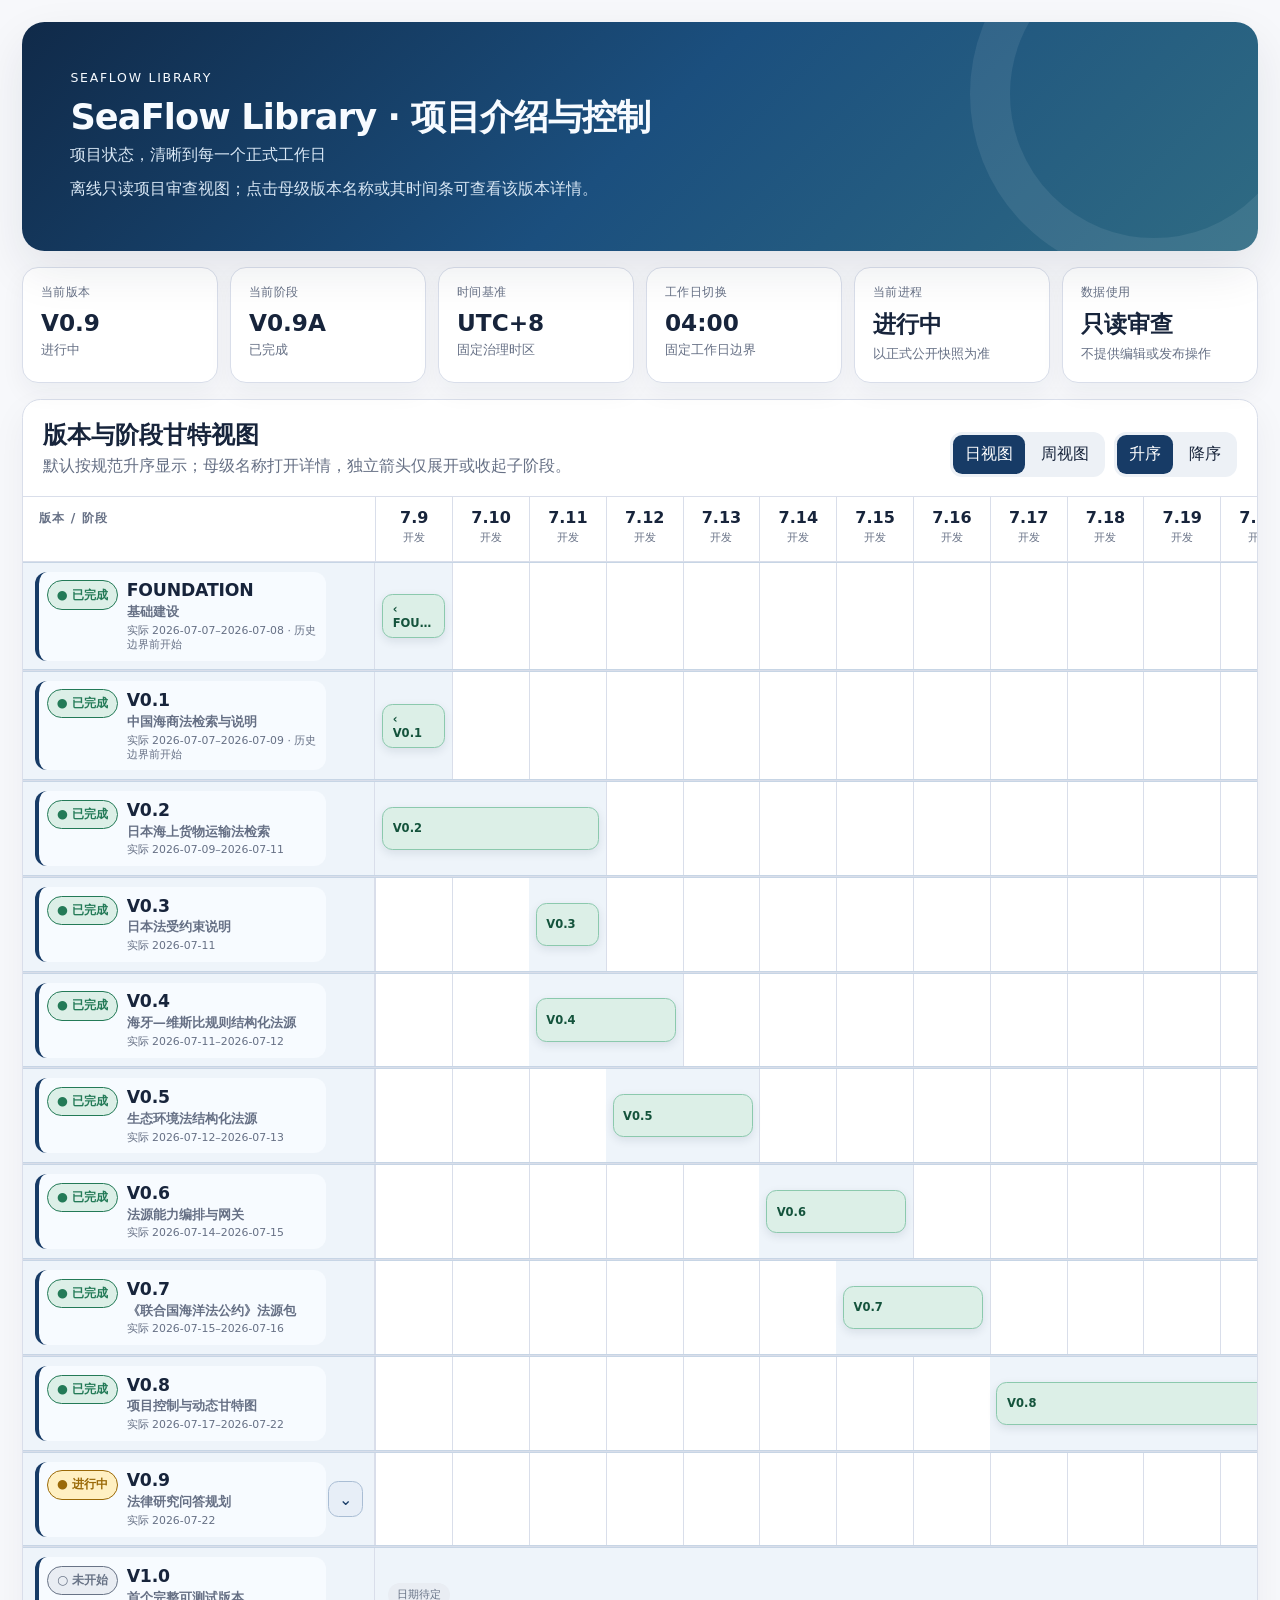
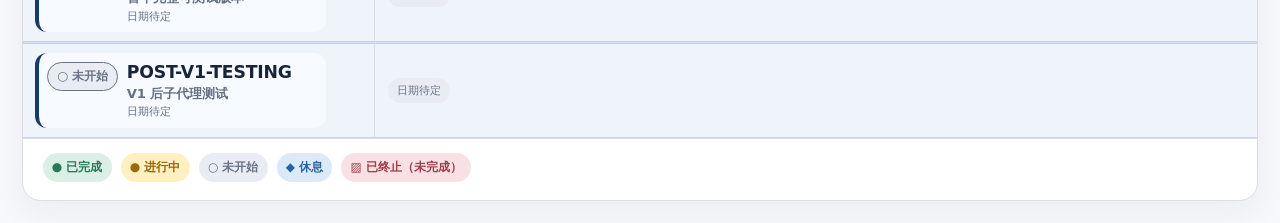
==== index.html @ 7b3b6f40 "publish: update project-control site for V0.9A closure" ====
<!doctype html>
<html lang="zh-CN">
<head>
  <meta charset="utf-8">
  <meta name="viewport" content="width=device-width, initial-scale=1">
  <meta http-equiv="Content-Security-Policy" content="default-src 'none'; connect-src 'none'; script-src 'unsafe-inline'; style-src 'unsafe-inline'; img-src data:; font-src 'none'; base-uri 'none'; form-action 'none'">
  <title>SeaFlow Library · 项目介绍与控制</title>
  <style>
    :root {
      color-scheme: light;
      font-family: ui-sans-serif, system-ui, -apple-system, BlinkMacSystemFont, "Segoe UI", sans-serif;
      --ink: #17243b;
      --muted: #667085;
      --line: #d9deea;
      --paper: #f7f8fb;
      --panel: #ffffff;
      --navy: #173b66;
      --navy-hover: #0f3158;
      --navy-active: #0a2544;
      --navy-soft: #e7eef7;
      --green: #237a57;
      --green-soft: #dcefe7;
      --yellow: #9b6a08;
      --yellow-soft: #fff0c2;
      --gray: #687386;
      --gray-soft: #e9edf3;
      --blue: #2764a5;
      --blue-soft: #dceaf8;
      --red: #a13d49;
      --red-soft: #f7e1e4;
      --shadow: 0 1.2rem 3rem rgba(23, 36, 59, 0.09);
      --cell-min: 4.8rem;
    }
    * { box-sizing: border-box; }
    body { margin: 0; background: var(--paper); color: var(--ink); }
    button { font: inherit; }
    button:focus-visible { outline: 0.2rem solid #1f77d0; outline-offset: 0.18rem; }
    .visually-hidden { position: absolute; inline-size: 1px; block-size: 1px; margin: -1px; padding: 0; overflow: hidden; clip-path: inset(50rem); white-space: nowrap; border: 0; }
    .page-shell { --columns: var(--day-columns); max-inline-size: 96rem; margin-inline: auto; padding: 1.4rem; }
    .hero {
      position: relative;
      overflow: hidden;
      border-radius: 1.4rem;
      padding: clamp(1.4rem, 4vw, 3rem);
      color: #f7fbff;
      background: linear-gradient(135deg, #102a49, #1b4f7e, #2f6b83);
      box-shadow: var(--shadow);
    }
    .hero::after {
      content: "";
      position: absolute;
      inline-size: 18rem;
      block-size: 18rem;
      border: 2.5rem solid rgba(255, 255, 255, 0.08);
      border-radius: 50rem;
      inset-inline-end: -5rem;
      inset-block-start: -7rem;
    }
    .eyebrow { margin: 0 0 0.75rem; letter-spacing: 0.14em; font-size: 0.78rem; text-transform: uppercase; }
    h1 { margin: 0; max-inline-size: 44rem; font-size: clamp(1.15rem, 3.1vw, 2.2rem); line-height: 1.15; letter-spacing: -0.025em; white-space: normal; }
    .hero-copy { max-inline-size: 44rem; margin: 0.7rem 0 0; color: #d8e7f5; line-height: 1.7; }
    .hero-tagline { margin: 0.45rem 0 0; color: #d8e7f5; font-size: clamp(0.76rem, 1.4vw, 1rem); line-height: 1.2; white-space: nowrap; }
    .snapshot-chip { display: none; }
    .fallback-notice { margin-block-start: 1rem; border: 0.12rem solid #d89a16; border-radius: 0.9rem; padding: 0.9rem 1rem; color: #5f3e00; background: #fff4cf; font-weight: 750; }
    .fallback-notice[hidden] { display: none; }
    .summary-grid { display: grid; grid-template-columns: repeat(auto-fit, minmax(12rem, 1fr)); gap: 0.8rem; margin-block-start: 1rem; }
    .summary-card { min-block-size: 7.3rem; border: 0.08rem solid var(--line); border-radius: 1rem; padding: 1rem 1.1rem; background: var(--panel); box-shadow: 0 0.6rem 1.5rem rgba(23, 36, 59, 0.05); }
    .summary-card span { display: block; color: var(--muted); font-size: 0.78rem; letter-spacing: 0.04em; }
    .summary-card strong { display: block; margin-block-start: 0.55rem; font-size: 1.45rem; }
    .summary-card small { display: block; margin-block-start: 0.3rem; color: var(--muted); }
    .panel { margin-block-start: 1rem; border: 0.08rem solid var(--line); border-radius: 1.15rem; background: var(--panel); box-shadow: 0 0.8rem 2.2rem rgba(23, 36, 59, 0.05); }
    .panel-heading { display: flex; align-items: end; justify-content: space-between; gap: 1rem; padding: 1.15rem 1.25rem; border-block-end: 0.08rem solid var(--line); }
    .panel-heading h2, .panel-heading h3 { margin: 0; }
    .panel-heading p { margin: 0.35rem 0 0; color: var(--muted); }
    .toolbar { display: flex; flex-wrap: wrap; gap: 0.55rem; }
    .control-group { display: inline-flex; gap: 0.25rem; padding: 0.22rem; border-radius: 0.75rem; background: #edf1f6; }
    .toolbar button, .detail-toggle { border: 0; border-radius: 0.58rem; padding: 0.55rem 0.75rem; color: var(--ink); background: transparent; cursor: pointer; }
    .toolbar button[aria-pressed="true"], .detail-toggle[aria-expanded="true"] { color: #ffffff; background: var(--navy); }
    .gantt-scroll { overflow-x: auto; overscroll-behavior-inline: contain; }
    .gantt-canvas { min-inline-size: 74rem; }
    [data-view="weekly"] .gantt-canvas { min-inline-size: 50rem; }
    .gantt-header, .gantt-row { display: grid; grid-template-columns: minmax(18rem, 22rem) minmax(50rem, 1fr); }
    [data-view="weekly"] .gantt-header, [data-view="weekly"] .gantt-row { grid-template-columns: minmax(18rem, 22rem) minmax(26rem, 1fr); }
    .gantt-header { position: sticky; inset-block-start: 0; z-index: 4; background: var(--panel); border-block-end: 0.08rem solid var(--line); }
    .record-heading { padding: 0.8rem 1rem; color: var(--muted); font-size: 0.78rem; font-weight: 750; text-transform: uppercase; letter-spacing: 0.08em; }
    .axis-grid, .timeline-grid { display: grid; grid-template-columns: repeat(var(--columns), minmax(var(--cell-min), 1fr)); }
    .axis-cell { min-block-size: 4rem; padding: 0.7rem 0.45rem; border-inline-start: 0.08rem solid var(--line); text-align: center; }
    .axis-cell strong, .axis-cell small { display: block; }
    .axis-cell small { margin-block-start: 0.25rem; color: var(--muted); font-size: 0.68rem; }
    .axis-cell[data-state="in_progress"] { background: var(--yellow-soft); }
    .axis-cell[data-state="rest"] { background: var(--blue-soft); }
    .week-axis-cell, .week-timeline-cell { display: none; }
    [data-view="weekly"] { --columns: var(--week-columns); --cell-min: 12rem; }
    [data-view="weekly"] .day-axis-cell, [data-view="weekly"] .day-timeline-cell { display: none; }
    [data-view="weekly"] .week-axis-cell, [data-view="weekly"] .week-timeline-cell { display: block; }
    .gantt-groups-list, .gantt-substage-list { margin: 0; padding: 0; list-style: none; }
    .gantt-substage-list[hidden] { display: none; }
    .major-expand { display: inline-grid; place-items: center; inline-size: 2.2rem; block-size: 2.2rem; border: 0.08rem solid #a9bdd4; border-radius: 0.65rem; color: var(--navy); background: var(--navy-soft); cursor: pointer; }
    .major-expand-icon { transition: transform 140ms ease; }
    .major-expand[aria-expanded="true"] .major-expand-icon { transform: rotate(180deg); }
    .gantt-group + .gantt-group { border-block-start: 0.08rem solid var(--line); }
    .gantt-row { min-block-size: 5rem; }
    .gantt-row-major { min-block-size: 5.8rem; border-block: 0.08rem solid #c7d5e5; background: #eef4fa; }
    .gantt-row-substage { min-block-size: 3.9rem; background: #fbfcfe; }
    .record-cell { position: sticky; inset-inline-start: 0; z-index: 3; display: grid; grid-template-columns: minmax(0, 1fr) auto; align-items: center; gap: 0.45rem; padding: 0.55rem 0.7rem; border-inline-end: 0.08rem solid var(--line); background: inherit; }
    .record-trigger { position: relative; display: grid; grid-template-columns: auto 1fr; gap: 0.18rem 0.55rem; inline-size: min(18.2rem, calc(100vw - 4.8rem)); border: 0; border-radius: 0.75rem; padding: 0.55rem; text-align: start; color: var(--ink); background: transparent; cursor: default; }
    .record-detail-trigger { cursor: pointer; }
    .record-detail-trigger.record-trigger:hover { background: #edf3fa; }
    .record-trigger-substage:hover { background: #f4f7fb; }
    .record-trigger-major { min-block-size: 4.5rem; align-content: center; border-inline-start: 0.28rem solid var(--navy); background: #f7fbff; }
    .record-trigger-major .status-badge { padding: 0.32rem 0.54rem; border: 0.08rem solid currentColor; font-size: 0.78rem; font-weight: 860; }
    .record-trigger-major .record-id { font-size: 1.08rem; font-weight: 860; }
    .record-trigger-major .record-title { font-size: 0.82rem; font-weight: 680; }
    .record-trigger-substage { min-block-size: 3rem; padding-inline-start: 2rem; }
    .record-trigger-substage::before { content: ""; position: absolute; inset-inline-start: 0.72rem; inset-block: -0.65rem; border-inline-start: 0.12rem solid #9fb3ca; }
    .record-trigger-substage::after { content: ""; position: absolute; inset-inline-start: 0.72rem; inset-block-start: 1.35rem; inline-size: 0.85rem; border-block-start: 0.12rem solid #9fb3ca; }
    .record-trigger-substage .status-badge { padding: 0.16rem 0.34rem; font-size: 0.62rem; font-weight: 700; }
    .record-trigger-substage .record-id { font-size: 0.82rem; font-weight: 760; }
    .record-trigger-substage .record-title { font-size: 0.72rem; }
    .status-badge { align-self: start; grid-row: 1 / span 2; border-radius: 50rem; padding: 0.22rem 0.42rem; font-size: 0.68rem; font-weight: 750; white-space: nowrap; }
    .status-badge[data-status="completed"] { color: var(--green); background: var(--green-soft); }
    .status-badge[data-status="in_progress"] { color: var(--yellow); background: var(--yellow-soft); }
    .status-badge[data-status="not_started"] { color: var(--gray); background: var(--gray-soft); }
    .status-badge[data-status="terminated_incomplete"] { color: var(--red); background: var(--red-soft); }
    .record-id { font-weight: 820; letter-spacing: -0.01em; }
    .record-title { color: var(--muted); font-size: 0.78rem; line-height: 1.35; }
    .record-dates { grid-column: 2; color: var(--muted); font-size: 0.68rem; }
    .timeline-grid { position: relative; align-items: stretch; }
    .timeline-cell { grid-row: 1; min-block-size: 5.8rem; border-inline-start: 0.08rem solid var(--line); background: #ffffff; }
    .gantt-row-substage .timeline-cell { min-block-size: 3.9rem; background: #fbfcfe; }
    .timeline-cell[data-state="in_progress"] { background: #fffaf0; }
    .timeline-cell[data-state="rest"] { background: #f1f7fd; }
    .timeline-bar { align-self: center; grid-row: 1; grid-column: var(--bar-start) / span var(--bar-span); z-index: 2; min-inline-size: 0; min-block-size: 2.7rem; margin: 0.42rem; border-radius: 0.65rem; padding: 0.45rem 0.6rem; overflow: hidden; white-space: nowrap; text-align: start; cursor: default; font-size: 0.72rem; font-weight: 750; box-shadow: 0 0.2rem 0.6rem rgba(23, 36, 59, 0.1); }
    .record-detail-trigger.timeline-bar { cursor: pointer; }
    .gantt-row-substage .timeline-bar { min-block-size: 1.7rem; margin-block: 0.35rem; padding-block: 0.24rem; font-size: 0.66rem; }
    .timeline-bar-label { display: block; min-inline-size: 0; overflow: hidden; text-overflow: ellipsis; white-space: nowrap; }
    .timeline-bar-completed { color: #14533c; background: var(--green-soft); border: 0.08rem solid #8bc9ad; }
    .timeline-bar-in_progress { color: #704a00; background: var(--yellow-soft); border: 0.08rem solid #e0b64e; }
    .timeline-bar-not_started { color: #4f5a6c; background: var(--gray-soft); border: 0.08rem dashed #9ea7b6; }
    .timeline-bar-terminated_incomplete { color: #7d2934; background: var(--red-soft); border: 0.08rem solid #db9da5; }
    .timeline-bar-pending { border-style: dashed; }
    .timeline-bar-clipped::before { content: "‹ "; }
    .unscheduled-label { align-self: center; grid-row: 1; grid-column: 1 / span var(--columns); z-index: 2; justify-self: start; margin-inline-start: 0.8rem; border-radius: 50rem; padding: 0.3rem 0.55rem; color: var(--gray); background: var(--gray-soft); font-size: 0.7rem; }
    .legend { display: flex; flex-wrap: wrap; gap: 0.55rem; padding: 0.9rem 1.2rem 1.15rem; border-block-start: 0.08rem solid var(--line); }
    .legend span { border-radius: 50rem; padding: 0.35rem 0.58rem; font-size: 0.75rem; font-weight: 700; }
    .legend-completed { color: var(--green); background: var(--green-soft); }
    .legend-progress { color: var(--yellow); background: var(--yellow-soft); }
    .legend-planned { color: var(--gray); background: var(--gray-soft); }
    .legend-rest { color: var(--blue); background: var(--blue-soft); }
    .legend-terminated { color: var(--red); background: var(--red-soft); }
    .metric-grid { display: grid; grid-template-columns: repeat(4, minmax(0, 1fr)); gap: 0.7rem; padding: 1rem 1.2rem 1.2rem; }
    .metric-card { border: 0.08rem solid var(--line); border-radius: 0.85rem; padding: 0.8rem; background: #fbfcfe; }
    .metric-card span, .metric-card small { display: block; color: var(--muted); }
    .metric-card strong { display: block; margin-block: 0.28rem; font-size: 1.65rem; }
    .signals-grid { display: grid; grid-template-columns: repeat(3, minmax(0, 1fr)); gap: 0.8rem; padding: 1rem 1.2rem 1.2rem; }
    .signal-card { border: 0.08rem solid var(--line); border-radius: 0.9rem; padding: 0.85rem 0.95rem; background: #fbfcfe; }
    .signal-card h3 { margin: 0; font-size: 1rem; }
    .signal-card ul { margin: 0.7rem 0 0; padding-inline-start: 1.15rem; color: var(--muted); }
    .signal-card li + li { margin-block-start: 0.5rem; }
    .signal-card code { color: var(--navy); font-weight: 750; }
    .signal-card li { display: grid; gap: 0.25rem; }
    .detail-panel { padding: 1.15rem 1.25rem 1.35rem; }
    .detail-panel[hidden] { display: none; }
    .detail-panel h2 { margin: 0; }
    .selected-record { margin: 0.4rem 0 1rem; color: var(--muted); }
    .notice-grid { display: grid; grid-template-columns: repeat(2, minmax(0, 1fr)); gap: 0.8rem; }
    .notice-block { border: 0.08rem solid var(--line); border-radius: 0.85rem; padding: 0.85rem 0.95rem; }
    .notice-block[hidden] { display: none; }
    .notice-block h3 { margin: 0 0 0.55rem; font-size: 0.92rem; }
    .notice-block ul { margin: 0; padding-inline-start: 1.1rem; color: var(--muted); }
    .notice-block p { margin: 0; color: var(--muted); line-height: 1.6; }
    .notice-block-wide { grid-column: 1 / -1; }
    .detail-error { margin: 0 0 0.9rem; border: 0.08rem solid #d18c95; border-radius: 0.75rem; padding: 0.75rem 0.85rem; color: #7d2934; background: var(--red-soft); }
    .detail-error[hidden] { display: none; }
    .detail-actions { display: flex; justify-content: flex-end; margin-block-start: 1rem; }
    .detail-close-button { border: 0.08rem solid var(--navy); border-radius: 0.72rem; padding: 0.62rem 1.05rem; color: #ffffff; background: var(--navy); cursor: pointer; font-weight: 780; box-shadow: 0 0.22rem 0.55rem rgba(23, 59, 102, 0.22); }
    .detail-close-button:hover { border-color: var(--navy-hover); background: var(--navy-hover); }
    .detail-close-button:focus-visible { outline: 0.2rem solid var(--blue); outline-offset: 0.2rem; }
    .detail-close-button:active { border-color: var(--navy-active); background: var(--navy-active); box-shadow: none; transform: translateY(0.06rem); }
    .review-required { display: inline-flex; border-radius: 50rem; padding: 0.35rem 0.62rem; color: #704a00; background: var(--yellow-soft); font-weight: 780; }
    .evidence-entry { margin-block-start: 0.8rem; border-block-start: 0.08rem solid var(--line); padding-block-start: 0.8rem; }
    .expanded-details { margin-block-start: 0.8rem; }
    .expanded-details[hidden] { display: none; }
    .machine-order { margin-block-start: 0.8rem; border-radius: 0.8rem; padding: 0.8rem 1rem; background: var(--navy-soft); }
    .machine-order h3 { margin: 0; font-size: 0.86rem; }
    .machine-order ol { margin: 0.55rem 0 0; padding-inline-start: 1.2rem; font-family: ui-monospace, monospace; font-size: 0.72rem; }
    .source-panel { padding: 1rem 1.2rem 1.2rem; color: var(--muted); line-height: 1.7; }
    .source-panel code { color: var(--navy); }
    .noscript-note { display: block; margin-block-start: 0.8rem; border: 0.08rem solid var(--line); border-radius: 0.75rem; padding: 0.75rem; color: var(--muted); background: #fbfcfe; }
    .page-tooltip { position: fixed; z-index: 1000; pointer-events: none; max-inline-size: min(24rem, calc(100vw - 1.5rem)); max-block-size: calc(100vh - 1rem); overflow: auto; border: 0.08rem solid #50647f; border-radius: 0.72rem; padding: 0.72rem 0.8rem; color: #ffffff; background: #17243b; box-shadow: 0 0.9rem 2.2rem rgba(9, 19, 33, 0.28); font-size: 0.76rem; line-height: 1.5; }
    .page-tooltip[hidden] { display: none; }
    .page-tooltip strong, .page-tooltip span { display: block; }
    .page-tooltip .tooltip-status, .page-tooltip .tooltip-date { color: #c9d8e8; }
    .page-tooltip .tooltip-summary { margin-block-start: 0.35rem; }
    @media (max-width: 760px) {
      .page-shell { padding: 0.7rem; }
      .summary-grid, .metric-grid, .signals-grid, .notice-grid { grid-template-columns: 1fr; }
      .notice-block-wide { grid-column: auto; }
      .panel-heading { align-items: start; flex-direction: column; }
      .gantt-header, .gantt-row { grid-template-columns: 17rem minmax(50rem, 1fr); }
      [data-view="weekly"] .gantt-header, [data-view="weekly"] .gantt-row { grid-template-columns: 17rem minmax(26rem, 1fr); }
    }
  </style>
</head>
<body>
  <div class="page-tooltip" id="record-tooltip" role="tooltip" hidden>
    <strong id="tooltip-title"></strong>
    <span class="tooltip-status" id="tooltip-status"></span>
    <span class="tooltip-date" id="tooltip-date"></span>
    <span class="tooltip-summary" id="tooltip-summary"></span>
  </div>
  <main class="page-shell" data-project-control-ui data-generator-version="1.2.0" data-view="daily" data-order="ascending" data-fallback-active="false" style="--day-columns:14;--week-columns:3">
    <header class="hero" aria-labelledby="page-title">
      <p class="eyebrow">SeaFlow Library</p>
      <h1 id="page-title">SeaFlow Library · 项目介绍与控制</h1>
      <p class="hero-tagline">项目状态，清晰到每一个正式工作日</p>
      <p class="hero-copy">离线只读项目审查视图；点击母级版本名称或其时间条可查看该版本详情。</p>
    </header>
    <section class="fallback-notice" role="alert" hidden>数据校验失败，当前显示上一有效快照</section>
    <section class="summary-grid" aria-label="当前项目状态摘要">
      <article class="summary-card"><span>当前版本</span><strong>V0.9</strong><small>进行中</small></article>
      <article class="summary-card"><span>当前阶段</span><strong>V0.9A</strong><small>已完成</small></article>
      <article class="summary-card"><span>时间基准</span><strong>UTC+8</strong><small>固定治理时区</small></article>
      <article class="summary-card"><span>工作日切换</span><strong>04:00</strong><small>固定工作日边界</small></article>
      <article class="summary-card"><span>当前进程</span><strong>进行中</strong><small>以正式公开快照为准</small></article>
      <article class="summary-card"><span>数据使用</span><strong>只读审查</strong><small>不提供编辑或发布操作</small></article>
    </section>

    <section class="panel" aria-labelledby="gantt-title">
      <div class="panel-heading">
        <div><h2 id="gantt-title">版本与阶段甘特视图</h2><p>默认按规范升序显示；母级名称打开详情，独立箭头仅展开或收起子阶段。</p></div>
        <div class="toolbar" aria-label="甘特视图控制">
          <div class="control-group" role="group" aria-label="时间视图">
            <button type="button" id="view-day" aria-pressed="true" aria-controls="gantt-scroll">日视图</button>
            <button type="button" id="view-week" aria-pressed="false" aria-controls="gantt-scroll">周视图</button>
          </div>
          <div class="control-group" role="group" aria-label="路线图顺序">
            <button type="button" id="order-asc" aria-pressed="true" aria-controls="gantt-groups">升序</button>
            <button type="button" id="order-desc" aria-pressed="false" aria-controls="gantt-groups">降序</button>
          </div>
        </div>
      </div>
      <div class="gantt-scroll" id="gantt-scroll" tabindex="0" aria-label="可横向滚动的项目时间轴">
        <div class="gantt-canvas">
          <div class="gantt-header"><div class="record-heading">版本 / 阶段</div><div class="axis-grid"><span class="axis-cell day-axis-cell" data-date="2026-07-09" data-state="development"><strong>7.9</strong><small>开发</small></span>
<span class="axis-cell day-axis-cell" data-date="2026-07-10" data-state="development"><strong>7.10</strong><small>开发</small></span>
<span class="axis-cell day-axis-cell" data-date="2026-07-11" data-state="development"><strong>7.11</strong><small>开发</small></span>
<span class="axis-cell day-axis-cell" data-date="2026-07-12" data-state="development"><strong>7.12</strong><small>开发</small></span>
<span class="axis-cell day-axis-cell" data-date="2026-07-13" data-state="development"><strong>7.13</strong><small>开发</small></span>
<span class="axis-cell day-axis-cell" data-date="2026-07-14" data-state="development"><strong>7.14</strong><small>开发</small></span>
<span class="axis-cell day-axis-cell" data-date="2026-07-15" data-state="development"><strong>7.15</strong><small>开发</small></span>
<span class="axis-cell day-axis-cell" data-date="2026-07-16" data-state="development"><strong>7.16</strong><small>开发</small></span>
<span class="axis-cell day-axis-cell" data-date="2026-07-17" data-state="development"><strong>7.17</strong><small>开发</small></span>
<span class="axis-cell day-axis-cell" data-date="2026-07-18" data-state="development"><strong>7.18</strong><small>开发</small></span>
<span class="axis-cell day-axis-cell" data-date="2026-07-19" data-state="development"><strong>7.19</strong><small>开发</small></span>
<span class="axis-cell day-axis-cell" data-date="2026-07-20" data-state="development"><strong>7.20</strong><small>开发</small></span>
<span class="axis-cell day-axis-cell" data-date="2026-07-21" data-state="development"><strong>7.21</strong><small>开发</small></span>
<span class="axis-cell day-axis-cell" data-date="2026-07-22" data-state="in_progress"><strong>7.22</strong><small>进行中</small></span><span class="axis-cell week-axis-cell"><strong>第1工作周｜7.9–7.12</strong><small>内容截至 07-12</small></span>
<span class="axis-cell week-axis-cell"><strong>第2工作周｜7.13–7.19</strong><small>内容截至 07-19</small></span>
<span class="axis-cell week-axis-cell"><strong>第3工作周｜7.20–7.26</strong><small>内容截至 07-22</small></span></div></div>
          <ol class="gantt-groups-list" id="gantt-groups" aria-label="版本与阶段层级"><li class="gantt-group gantt-parent-item" data-canonical-order="0" aria-level="1"><div class="gantt-row gantt-row-major" data-record-key="FOUNDATION" data-status="completed"><div class="record-cell"><button type="button" class="record-detail-trigger record-tooltip-trigger record-trigger record-trigger-major" data-record-key="FOUNDATION" aria-expanded="false" aria-controls="detail-panel" aria-describedby="record-description-FOUNDATION"><span class="status-badge" data-status="completed"><span aria-hidden="true">●</span> 已完成</span><span class="record-id">FOUNDATION</span><span class="record-title">基础建设</span><span class="record-dates">实际 2026-07-07–2026-07-08 · 历史边界前开始</span></button><span class="visually-hidden" id="record-description-FOUNDATION">基础建设；状态：已完成；日期：实际 2026-07-07–2026-07-08 · 历史边界前开始</span></div><div class="timeline-grid"><span class="timeline-cell day-timeline-cell" data-state="development"></span><span class="timeline-cell day-timeline-cell" data-state="development"></span><span class="timeline-cell day-timeline-cell" data-state="development"></span><span class="timeline-cell day-timeline-cell" data-state="development"></span><span class="timeline-cell day-timeline-cell" data-state="development"></span><span class="timeline-cell day-timeline-cell" data-state="development"></span><span class="timeline-cell day-timeline-cell" data-state="development"></span><span class="timeline-cell day-timeline-cell" data-state="development"></span><span class="timeline-cell day-timeline-cell" data-state="development"></span><span class="timeline-cell day-timeline-cell" data-state="development"></span><span class="timeline-cell day-timeline-cell" data-state="development"></span><span class="timeline-cell day-timeline-cell" data-state="development"></span><span class="timeline-cell day-timeline-cell" data-state="development"></span><span class="timeline-cell day-timeline-cell" data-state="in_progress"></span><span class="timeline-cell week-timeline-cell"></span><span class="timeline-cell week-timeline-cell"></span><span class="timeline-cell week-timeline-cell"></span><button type="button" class="record-detail-trigger record-tooltip-trigger timeline-bar timeline-bar-completed timeline-bar-clipped" data-record-key="FOUNDATION" data-status="completed" data-day-start="1" data-day-span="1" data-week-start="1" data-week-span="1" aria-describedby="record-description-FOUNDATION" style="--bar-start:1;--bar-span:1" aria-expanded="false" aria-controls="detail-panel"><span class="timeline-bar-label">FOUNDATION</span></button></div></div></li>
<li class="gantt-group gantt-parent-item" data-canonical-order="1" aria-level="1"><div class="gantt-row gantt-row-major" data-record-key="V0.1" data-status="completed"><div class="record-cell"><button type="button" class="record-detail-trigger record-tooltip-trigger record-trigger record-trigger-major" data-record-key="V0.1" aria-expanded="false" aria-controls="detail-panel" aria-describedby="record-description-V0.1"><span class="status-badge" data-status="completed"><span aria-hidden="true">●</span> 已完成</span><span class="record-id">V0.1</span><span class="record-title">中国海商法检索与说明</span><span class="record-dates">实际 2026-07-07–2026-07-09 · 历史边界前开始</span></button><span class="visually-hidden" id="record-description-V0.1">中国海商法检索与说明；状态：已完成；日期：实际 2026-07-07–2026-07-09 · 历史边界前开始</span></div><div class="timeline-grid"><span class="timeline-cell day-timeline-cell" data-state="development"></span><span class="timeline-cell day-timeline-cell" data-state="development"></span><span class="timeline-cell day-timeline-cell" data-state="development"></span><span class="timeline-cell day-timeline-cell" data-state="development"></span><span class="timeline-cell day-timeline-cell" data-state="development"></span><span class="timeline-cell day-timeline-cell" data-state="development"></span><span class="timeline-cell day-timeline-cell" data-state="development"></span><span class="timeline-cell day-timeline-cell" data-state="development"></span><span class="timeline-cell day-timeline-cell" data-state="development"></span><span class="timeline-cell day-timeline-cell" data-state="development"></span><span class="timeline-cell day-timeline-cell" data-state="development"></span><span class="timeline-cell day-timeline-cell" data-state="development"></span><span class="timeline-cell day-timeline-cell" data-state="development"></span><span class="timeline-cell day-timeline-cell" data-state="in_progress"></span><span class="timeline-cell week-timeline-cell"></span><span class="timeline-cell week-timeline-cell"></span><span class="timeline-cell week-timeline-cell"></span><button type="button" class="record-detail-trigger record-tooltip-trigger timeline-bar timeline-bar-completed timeline-bar-clipped" data-record-key="V0.1" data-status="completed" data-day-start="1" data-day-span="1" data-week-start="1" data-week-span="1" aria-describedby="record-description-V0.1" style="--bar-start:1;--bar-span:1" aria-expanded="false" aria-controls="detail-panel"><span class="timeline-bar-label">V0.1</span></button></div></div></li>
<li class="gantt-group gantt-parent-item" data-canonical-order="2" aria-level="1"><div class="gantt-row gantt-row-major" data-record-key="V0.2" data-status="completed"><div class="record-cell"><button type="button" class="record-detail-trigger record-tooltip-trigger record-trigger record-trigger-major" data-record-key="V0.2" aria-expanded="false" aria-controls="detail-panel" aria-describedby="record-description-V0.2"><span class="status-badge" data-status="completed"><span aria-hidden="true">●</span> 已完成</span><span class="record-id">V0.2</span><span class="record-title">日本海上货物运输法检索</span><span class="record-dates">实际 2026-07-09–2026-07-11</span></button><span class="visually-hidden" id="record-description-V0.2">日本海上货物运输法检索；状态：已完成；日期：实际 2026-07-09–2026-07-11</span></div><div class="timeline-grid"><span class="timeline-cell day-timeline-cell" data-state="development"></span><span class="timeline-cell day-timeline-cell" data-state="development"></span><span class="timeline-cell day-timeline-cell" data-state="development"></span><span class="timeline-cell day-timeline-cell" data-state="development"></span><span class="timeline-cell day-timeline-cell" data-state="development"></span><span class="timeline-cell day-timeline-cell" data-state="development"></span><span class="timeline-cell day-timeline-cell" data-state="development"></span><span class="timeline-cell day-timeline-cell" data-state="development"></span><span class="timeline-cell day-timeline-cell" data-state="development"></span><span class="timeline-cell day-timeline-cell" data-state="development"></span><span class="timeline-cell day-timeline-cell" data-state="development"></span><span class="timeline-cell day-timeline-cell" data-state="development"></span><span class="timeline-cell day-timeline-cell" data-state="development"></span><span class="timeline-cell day-timeline-cell" data-state="in_progress"></span><span class="timeline-cell week-timeline-cell"></span><span class="timeline-cell week-timeline-cell"></span><span class="timeline-cell week-timeline-cell"></span><button type="button" class="record-detail-trigger record-tooltip-trigger timeline-bar timeline-bar-completed" data-record-key="V0.2" data-status="completed" data-day-start="1" data-day-span="3" data-week-start="1" data-week-span="1" aria-describedby="record-description-V0.2" style="--bar-start:1;--bar-span:3" aria-expanded="false" aria-controls="detail-panel"><span class="timeline-bar-label">V0.2</span></button></div></div></li>
<li class="gantt-group gantt-parent-item" data-canonical-order="3" aria-level="1"><div class="gantt-row gantt-row-major" data-record-key="V0.3" data-status="completed"><div class="record-cell"><button type="button" class="record-detail-trigger record-tooltip-trigger record-trigger record-trigger-major" data-record-key="V0.3" aria-expanded="false" aria-controls="detail-panel" aria-describedby="record-description-V0.3"><span class="status-badge" data-status="completed"><span aria-hidden="true">●</span> 已完成</span><span class="record-id">V0.3</span><span class="record-title">日本法受约束说明</span><span class="record-dates">实际 2026-07-11</span></button><span class="visually-hidden" id="record-description-V0.3">日本法受约束说明；状态：已完成；日期：实际 2026-07-11</span></div><div class="timeline-grid"><span class="timeline-cell day-timeline-cell" data-state="development"></span><span class="timeline-cell day-timeline-cell" data-state="development"></span><span class="timeline-cell day-timeline-cell" data-state="development"></span><span class="timeline-cell day-timeline-cell" data-state="development"></span><span class="timeline-cell day-timeline-cell" data-state="development"></span><span class="timeline-cell day-timeline-cell" data-state="development"></span><span class="timeline-cell day-timeline-cell" data-state="development"></span><span class="timeline-cell day-timeline-cell" data-state="development"></span><span class="timeline-cell day-timeline-cell" data-state="development"></span><span class="timeline-cell day-timeline-cell" data-state="development"></span><span class="timeline-cell day-timeline-cell" data-state="development"></span><span class="timeline-cell day-timeline-cell" data-state="development"></span><span class="timeline-cell day-timeline-cell" data-state="development"></span><span class="timeline-cell day-timeline-cell" data-state="in_progress"></span><span class="timeline-cell week-timeline-cell"></span><span class="timeline-cell week-timeline-cell"></span><span class="timeline-cell week-timeline-cell"></span><button type="button" class="record-detail-trigger record-tooltip-trigger timeline-bar timeline-bar-completed" data-record-key="V0.3" data-status="completed" data-day-start="3" data-day-span="1" data-week-start="1" data-week-span="1" aria-describedby="record-description-V0.3" style="--bar-start:3;--bar-span:1" aria-expanded="false" aria-controls="detail-panel"><span class="timeline-bar-label">V0.3</span></button></div></div></li>
<li class="gantt-group gantt-parent-item" data-canonical-order="4" aria-level="1"><div class="gantt-row gantt-row-major" data-record-key="V0.4" data-status="completed"><div class="record-cell"><button type="button" class="record-detail-trigger record-tooltip-trigger record-trigger record-trigger-major" data-record-key="V0.4" aria-expanded="false" aria-controls="detail-panel" aria-describedby="record-description-V0.4"><span class="status-badge" data-status="completed"><span aria-hidden="true">●</span> 已完成</span><span class="record-id">V0.4</span><span class="record-title">海牙—维斯比规则结构化法源</span><span class="record-dates">实际 2026-07-11–2026-07-12</span></button><span class="visually-hidden" id="record-description-V0.4">海牙—维斯比规则结构化法源；状态：已完成；日期：实际 2026-07-11–2026-07-12</span></div><div class="timeline-grid"><span class="timeline-cell day-timeline-cell" data-state="development"></span><span class="timeline-cell day-timeline-cell" data-state="development"></span><span class="timeline-cell day-timeline-cell" data-state="development"></span><span class="timeline-cell day-timeline-cell" data-state="development"></span><span class="timeline-cell day-timeline-cell" data-state="development"></span><span class="timeline-cell day-timeline-cell" data-state="development"></span><span class="timeline-cell day-timeline-cell" data-state="development"></span><span class="timeline-cell day-timeline-cell" data-state="development"></span><span class="timeline-cell day-timeline-cell" data-state="development"></span><span class="timeline-cell day-timeline-cell" data-state="development"></span><span class="timeline-cell day-timeline-cell" data-state="development"></span><span class="timeline-cell day-timeline-cell" data-state="development"></span><span class="timeline-cell day-timeline-cell" data-state="development"></span><span class="timeline-cell day-timeline-cell" data-state="in_progress"></span><span class="timeline-cell week-timeline-cell"></span><span class="timeline-cell week-timeline-cell"></span><span class="timeline-cell week-timeline-cell"></span><button type="button" class="record-detail-trigger record-tooltip-trigger timeline-bar timeline-bar-completed" data-record-key="V0.4" data-status="completed" data-day-start="3" data-day-span="2" data-week-start="1" data-week-span="1" aria-describedby="record-description-V0.4" style="--bar-start:3;--bar-span:2" aria-expanded="false" aria-controls="detail-panel"><span class="timeline-bar-label">V0.4</span></button></div></div></li>
<li class="gantt-group gantt-parent-item" data-canonical-order="5" aria-level="1"><div class="gantt-row gantt-row-major" data-record-key="V0.5" data-status="completed"><div class="record-cell"><button type="button" class="record-detail-trigger record-tooltip-trigger record-trigger record-trigger-major" data-record-key="V0.5" aria-expanded="false" aria-controls="detail-panel" aria-describedby="record-description-V0.5"><span class="status-badge" data-status="completed"><span aria-hidden="true">●</span> 已完成</span><span class="record-id">V0.5</span><span class="record-title">生态环境法结构化法源</span><span class="record-dates">实际 2026-07-12–2026-07-13</span></button><span class="visually-hidden" id="record-description-V0.5">生态环境法结构化法源；状态：已完成；日期：实际 2026-07-12–2026-07-13</span></div><div class="timeline-grid"><span class="timeline-cell day-timeline-cell" data-state="development"></span><span class="timeline-cell day-timeline-cell" data-state="development"></span><span class="timeline-cell day-timeline-cell" data-state="development"></span><span class="timeline-cell day-timeline-cell" data-state="development"></span><span class="timeline-cell day-timeline-cell" data-state="development"></span><span class="timeline-cell day-timeline-cell" data-state="development"></span><span class="timeline-cell day-timeline-cell" data-state="development"></span><span class="timeline-cell day-timeline-cell" data-state="development"></span><span class="timeline-cell day-timeline-cell" data-state="development"></span><span class="timeline-cell day-timeline-cell" data-state="development"></span><span class="timeline-cell day-timeline-cell" data-state="development"></span><span class="timeline-cell day-timeline-cell" data-state="development"></span><span class="timeline-cell day-timeline-cell" data-state="development"></span><span class="timeline-cell day-timeline-cell" data-state="in_progress"></span><span class="timeline-cell week-timeline-cell"></span><span class="timeline-cell week-timeline-cell"></span><span class="timeline-cell week-timeline-cell"></span><button type="button" class="record-detail-trigger record-tooltip-trigger timeline-bar timeline-bar-completed" data-record-key="V0.5" data-status="completed" data-day-start="4" data-day-span="2" data-week-start="1" data-week-span="2" aria-describedby="record-description-V0.5" style="--bar-start:4;--bar-span:2" aria-expanded="false" aria-controls="detail-panel"><span class="timeline-bar-label">V0.5</span></button></div></div></li>
<li class="gantt-group gantt-parent-item" data-canonical-order="6" aria-level="1"><div class="gantt-row gantt-row-major" data-record-key="V0.6" data-status="completed"><div class="record-cell"><button type="button" class="record-detail-trigger record-tooltip-trigger record-trigger record-trigger-major" data-record-key="V0.6" aria-expanded="false" aria-controls="detail-panel" aria-describedby="record-description-V0.6"><span class="status-badge" data-status="completed"><span aria-hidden="true">●</span> 已完成</span><span class="record-id">V0.6</span><span class="record-title">法源能力编排与网关</span><span class="record-dates">实际 2026-07-14–2026-07-15</span></button><span class="visually-hidden" id="record-description-V0.6">法源能力编排与网关；状态：已完成；日期：实际 2026-07-14–2026-07-15</span></div><div class="timeline-grid"><span class="timeline-cell day-timeline-cell" data-state="development"></span><span class="timeline-cell day-timeline-cell" data-state="development"></span><span class="timeline-cell day-timeline-cell" data-state="development"></span><span class="timeline-cell day-timeline-cell" data-state="development"></span><span class="timeline-cell day-timeline-cell" data-state="development"></span><span class="timeline-cell day-timeline-cell" data-state="development"></span><span class="timeline-cell day-timeline-cell" data-state="development"></span><span class="timeline-cell day-timeline-cell" data-state="development"></span><span class="timeline-cell day-timeline-cell" data-state="development"></span><span class="timeline-cell day-timeline-cell" data-state="development"></span><span class="timeline-cell day-timeline-cell" data-state="development"></span><span class="timeline-cell day-timeline-cell" data-state="development"></span><span class="timeline-cell day-timeline-cell" data-state="development"></span><span class="timeline-cell day-timeline-cell" data-state="in_progress"></span><span class="timeline-cell week-timeline-cell"></span><span class="timeline-cell week-timeline-cell"></span><span class="timeline-cell week-timeline-cell"></span><button type="button" class="record-detail-trigger record-tooltip-trigger timeline-bar timeline-bar-completed" data-record-key="V0.6" data-status="completed" data-day-start="6" data-day-span="2" data-week-start="2" data-week-span="1" aria-describedby="record-description-V0.6" style="--bar-start:6;--bar-span:2" aria-expanded="false" aria-controls="detail-panel"><span class="timeline-bar-label">V0.6</span></button></div></div></li>
<li class="gantt-group gantt-parent-item" data-canonical-order="7" aria-level="1"><div class="gantt-row gantt-row-major" data-record-key="V0.7" data-status="completed"><div class="record-cell"><button type="button" class="record-detail-trigger record-tooltip-trigger record-trigger record-trigger-major" data-record-key="V0.7" aria-expanded="false" aria-controls="detail-panel" aria-describedby="record-description-V0.7"><span class="status-badge" data-status="completed"><span aria-hidden="true">●</span> 已完成</span><span class="record-id">V0.7</span><span class="record-title">《联合国海洋法公约》法源包</span><span class="record-dates">实际 2026-07-15–2026-07-16</span></button><span class="visually-hidden" id="record-description-V0.7">《联合国海洋法公约》法源包；状态：已完成；日期：实际 2026-07-15–2026-07-16</span></div><div class="timeline-grid"><span class="timeline-cell day-timeline-cell" data-state="development"></span><span class="timeline-cell day-timeline-cell" data-state="development"></span><span class="timeline-cell day-timeline-cell" data-state="development"></span><span class="timeline-cell day-timeline-cell" data-state="development"></span><span class="timeline-cell day-timeline-cell" data-state="development"></span><span class="timeline-cell day-timeline-cell" data-state="development"></span><span class="timeline-cell day-timeline-cell" data-state="development"></span><span class="timeline-cell day-timeline-cell" data-state="development"></span><span class="timeline-cell day-timeline-cell" data-state="development"></span><span class="timeline-cell day-timeline-cell" data-state="development"></span><span class="timeline-cell day-timeline-cell" data-state="development"></span><span class="timeline-cell day-timeline-cell" data-state="development"></span><span class="timeline-cell day-timeline-cell" data-state="development"></span><span class="timeline-cell day-timeline-cell" data-state="in_progress"></span><span class="timeline-cell week-timeline-cell"></span><span class="timeline-cell week-timeline-cell"></span><span class="timeline-cell week-timeline-cell"></span><button type="button" class="record-detail-trigger record-tooltip-trigger timeline-bar timeline-bar-completed" data-record-key="V0.7" data-status="completed" data-day-start="7" data-day-span="2" data-week-start="2" data-week-span="1" aria-describedby="record-description-V0.7" style="--bar-start:7;--bar-span:2" aria-expanded="false" aria-controls="detail-panel"><span class="timeline-bar-label">V0.7</span></button></div></div></li>
<li class="gantt-group gantt-parent-item" data-canonical-order="8" aria-level="1"><div class="gantt-row gantt-row-major" data-record-key="V0.8" data-status="completed"><div class="record-cell"><button type="button" class="record-detail-trigger record-tooltip-trigger record-trigger record-trigger-major" data-record-key="V0.8" aria-expanded="false" aria-controls="detail-panel" aria-describedby="record-description-V0.8"><span class="status-badge" data-status="completed"><span aria-hidden="true">●</span> 已完成</span><span class="record-id">V0.8</span><span class="record-title">项目控制与动态甘特图</span><span class="record-dates">实际 2026-07-17–2026-07-22</span></button><span class="visually-hidden" id="record-description-V0.8">项目控制与动态甘特图；状态：已完成；日期：实际 2026-07-17–2026-07-22</span></div><div class="timeline-grid"><span class="timeline-cell day-timeline-cell" data-state="development"></span><span class="timeline-cell day-timeline-cell" data-state="development"></span><span class="timeline-cell day-timeline-cell" data-state="development"></span><span class="timeline-cell day-timeline-cell" data-state="development"></span><span class="timeline-cell day-timeline-cell" data-state="development"></span><span class="timeline-cell day-timeline-cell" data-state="development"></span><span class="timeline-cell day-timeline-cell" data-state="development"></span><span class="timeline-cell day-timeline-cell" data-state="development"></span><span class="timeline-cell day-timeline-cell" data-state="development"></span><span class="timeline-cell day-timeline-cell" data-state="development"></span><span class="timeline-cell day-timeline-cell" data-state="development"></span><span class="timeline-cell day-timeline-cell" data-state="development"></span><span class="timeline-cell day-timeline-cell" data-state="development"></span><span class="timeline-cell day-timeline-cell" data-state="in_progress"></span><span class="timeline-cell week-timeline-cell"></span><span class="timeline-cell week-timeline-cell"></span><span class="timeline-cell week-timeline-cell"></span><button type="button" class="record-detail-trigger record-tooltip-trigger timeline-bar timeline-bar-completed" data-record-key="V0.8" data-status="completed" data-day-start="9" data-day-span="6" data-week-start="2" data-week-span="2" aria-describedby="record-description-V0.8" style="--bar-start:9;--bar-span:6" aria-expanded="false" aria-controls="detail-panel"><span class="timeline-bar-label">V0.8</span></button></div></div></li>
<li class="gantt-group gantt-parent-item" data-canonical-order="9" aria-level="1"><div class="gantt-row gantt-row-major" data-record-key="V0.9" data-status="in_progress"><div class="record-cell"><button type="button" class="record-detail-trigger record-tooltip-trigger record-trigger record-trigger-major" data-record-key="V0.9" aria-expanded="false" aria-controls="detail-panel" aria-describedby="record-description-V0.9"><span class="status-badge" data-status="in_progress"><span aria-hidden="true">●</span> 进行中</span><span class="record-id">V0.9</span><span class="record-title">法律研究问答规划</span><span class="record-dates">实际 2026-07-22</span></button><button type="button" class="major-expand" data-expand-key="V0.9" aria-expanded="false" aria-controls="substage-list-V0.9" aria-label="展开 V0.9 子阶段"><span class="major-expand-icon" aria-hidden="true">⌄</span></button><span class="visually-hidden" id="record-description-V0.9">法律研究问答规划；状态：进行中；日期：实际 2026-07-22</span></div><div class="timeline-grid"><span class="timeline-cell day-timeline-cell" data-state="development"></span><span class="timeline-cell day-timeline-cell" data-state="development"></span><span class="timeline-cell day-timeline-cell" data-state="development"></span><span class="timeline-cell day-timeline-cell" data-state="development"></span><span class="timeline-cell day-timeline-cell" data-state="development"></span><span class="timeline-cell day-timeline-cell" data-state="development"></span><span class="timeline-cell day-timeline-cell" data-state="development"></span><span class="timeline-cell day-timeline-cell" data-state="development"></span><span class="timeline-cell day-timeline-cell" data-state="development"></span><span class="timeline-cell day-timeline-cell" data-state="development"></span><span class="timeline-cell day-timeline-cell" data-state="development"></span><span class="timeline-cell day-timeline-cell" data-state="development"></span><span class="timeline-cell day-timeline-cell" data-state="development"></span><span class="timeline-cell day-timeline-cell" data-state="in_progress"></span><span class="timeline-cell week-timeline-cell"></span><span class="timeline-cell week-timeline-cell"></span><span class="timeline-cell week-timeline-cell"></span><button type="button" class="record-detail-trigger record-tooltip-trigger timeline-bar timeline-bar-in_progress" data-record-key="V0.9" data-status="in_progress" data-day-start="14" data-day-span="1" data-week-start="3" data-week-span="1" aria-describedby="record-description-V0.9" style="--bar-start:14;--bar-span:1" aria-expanded="false" aria-controls="detail-panel"><span class="timeline-bar-label">V0.9</span></button></div></div><ol class="gantt-substage-list" id="substage-list-V0.9" hidden aria-label="V0.9 子阶段"><li class="gantt-row gantt-row-substage" data-record-key="V0.9A" data-status="completed" aria-level="2"><div class="record-cell"><div class="record-tooltip-trigger record-trigger record-trigger-substage" data-record-key="V0.9A" aria-describedby="record-description-V0.9A"><span class="status-badge" data-status="completed"><span aria-hidden="true">●</span> 已完成</span><span class="record-id">V0.9A</span><span class="record-title">海珊身份、雇佣状态与权限合同</span><span class="record-dates">实际 2026-07-22</span></div><span class="visually-hidden" id="record-description-V0.9A">海珊身份、雇佣状态与权限合同；状态：已完成；日期：实际 2026-07-22</span></div><div class="timeline-grid"><span class="timeline-cell day-timeline-cell" data-state="development"></span><span class="timeline-cell day-timeline-cell" data-state="development"></span><span class="timeline-cell day-timeline-cell" data-state="development"></span><span class="timeline-cell day-timeline-cell" data-state="development"></span><span class="timeline-cell day-timeline-cell" data-state="development"></span><span class="timeline-cell day-timeline-cell" data-state="development"></span><span class="timeline-cell day-timeline-cell" data-state="development"></span><span class="timeline-cell day-timeline-cell" data-state="development"></span><span class="timeline-cell day-timeline-cell" data-state="development"></span><span class="timeline-cell day-timeline-cell" data-state="development"></span><span class="timeline-cell day-timeline-cell" data-state="development"></span><span class="timeline-cell day-timeline-cell" data-state="development"></span><span class="timeline-cell day-timeline-cell" data-state="development"></span><span class="timeline-cell day-timeline-cell" data-state="in_progress"></span><span class="timeline-cell week-timeline-cell"></span><span class="timeline-cell week-timeline-cell"></span><span class="timeline-cell week-timeline-cell"></span><span class="record-tooltip-trigger timeline-bar timeline-bar-completed substage-timeline-bar" data-record-key="V0.9A" data-status="completed" data-day-start="14" data-day-span="1" data-week-start="3" data-week-span="1" aria-describedby="record-description-V0.9A" style="--bar-start:14;--bar-span:1"><span class="timeline-bar-label">V0.9A</span></span></div></li><li class="gantt-row gantt-row-substage" data-record-key="V0.9B" data-status="not_started" aria-level="2"><div class="record-cell"><div class="record-tooltip-trigger record-trigger record-trigger-substage" data-record-key="V0.9B" aria-describedby="record-description-V0.9B"><span class="status-badge" data-status="not_started"><span aria-hidden="true">○</span> 未开始</span><span class="record-id">V0.9B</span><span class="record-title">法源请求、分流、提案与 owner 决策</span><span class="record-dates">日期待定 · 位于进行中边界</span></div><span class="visually-hidden" id="record-description-V0.9B">法源请求、分流、提案与 owner 决策；状态：未开始；日期：日期待定 · 位于进行中边界</span></div><div class="timeline-grid"><span class="timeline-cell day-timeline-cell" data-state="development"></span><span class="timeline-cell day-timeline-cell" data-state="development"></span><span class="timeline-cell day-timeline-cell" data-state="development"></span><span class="timeline-cell day-timeline-cell" data-state="development"></span><span class="timeline-cell day-timeline-cell" data-state="development"></span><span class="timeline-cell day-timeline-cell" data-state="development"></span><span class="timeline-cell day-timeline-cell" data-state="development"></span><span class="timeline-cell day-timeline-cell" data-state="development"></span><span class="timeline-cell day-timeline-cell" data-state="development"></span><span class="timeline-cell day-timeline-cell" data-state="development"></span><span class="timeline-cell day-timeline-cell" data-state="development"></span><span class="timeline-cell day-timeline-cell" data-state="development"></span><span class="timeline-cell day-timeline-cell" data-state="development"></span><span class="timeline-cell day-timeline-cell" data-state="in_progress"></span><span class="timeline-cell week-timeline-cell"></span><span class="timeline-cell week-timeline-cell"></span><span class="timeline-cell week-timeline-cell"></span><span class="record-tooltip-trigger timeline-bar timeline-bar-not_started timeline-bar-pending substage-timeline-bar" data-record-key="V0.9B" data-status="not_started" data-day-start="14" data-day-span="1" data-week-start="3" data-week-span="1" aria-describedby="record-description-V0.9B" style="--bar-start:14;--bar-span:1"><span class="timeline-bar-label">V0.9B</span></span></div></li><li class="gantt-row gantt-row-substage" data-record-key="V0.9C" data-status="not_started" aria-level="2"><div class="record-cell"><div class="record-tooltip-trigger record-trigger record-trigger-substage" data-record-key="V0.9C" aria-describedby="record-description-V0.9C"><span class="status-badge" data-status="not_started"><span aria-hidden="true">○</span> 未开始</span><span class="record-id">V0.9C</span><span class="record-title">固定 legal-source-ingestion skill</span><span class="record-dates">日期待定 · 位于进行中边界</span></div><span class="visually-hidden" id="record-description-V0.9C">固定 legal-source-ingestion skill；状态：未开始；日期：日期待定 · 位于进行中边界</span></div><div class="timeline-grid"><span class="timeline-cell day-timeline-cell" data-state="development"></span><span class="timeline-cell day-timeline-cell" data-state="development"></span><span class="timeline-cell day-timeline-cell" data-state="development"></span><span class="timeline-cell day-timeline-cell" data-state="development"></span><span class="timeline-cell day-timeline-cell" data-state="development"></span><span class="timeline-cell day-timeline-cell" data-state="development"></span><span class="timeline-cell day-timeline-cell" data-state="development"></span><span class="timeline-cell day-timeline-cell" data-state="development"></span><span class="timeline-cell day-timeline-cell" data-state="development"></span><span class="timeline-cell day-timeline-cell" data-state="development"></span><span class="timeline-cell day-timeline-cell" data-state="development"></span><span class="timeline-cell day-timeline-cell" data-state="development"></span><span class="timeline-cell day-timeline-cell" data-state="development"></span><span class="timeline-cell day-timeline-cell" data-state="in_progress"></span><span class="timeline-cell week-timeline-cell"></span><span class="timeline-cell week-timeline-cell"></span><span class="timeline-cell week-timeline-cell"></span><span class="record-tooltip-trigger timeline-bar timeline-bar-not_started timeline-bar-pending substage-timeline-bar" data-record-key="V0.9C" data-status="not_started" data-day-start="14" data-day-span="1" data-week-start="3" data-week-span="1" aria-describedby="record-description-V0.9C" style="--bar-start:14;--bar-span:1"><span class="timeline-bar-label">V0.9C</span></span></div></li><li class="gantt-row gantt-row-substage" data-record-key="V0.9D" data-status="not_started" aria-level="2"><div class="record-cell"><div class="record-tooltip-trigger record-trigger record-trigger-substage" data-record-key="V0.9D" aria-describedby="record-description-V0.9D"><span class="status-badge" data-status="not_started"><span aria-hidden="true">○</span> 未开始</span><span class="record-id">V0.9D</span><span class="record-title">Hamburg Rules 试用入库</span><span class="record-dates">日期待定 · 位于进行中边界</span></div><span class="visually-hidden" id="record-description-V0.9D">Hamburg Rules 试用入库；状态：未开始；日期：日期待定 · 位于进行中边界</span></div><div class="timeline-grid"><span class="timeline-cell day-timeline-cell" data-state="development"></span><span class="timeline-cell day-timeline-cell" data-state="development"></span><span class="timeline-cell day-timeline-cell" data-state="development"></span><span class="timeline-cell day-timeline-cell" data-state="development"></span><span class="timeline-cell day-timeline-cell" data-state="development"></span><span class="timeline-cell day-timeline-cell" data-state="development"></span><span class="timeline-cell day-timeline-cell" data-state="development"></span><span class="timeline-cell day-timeline-cell" data-state="development"></span><span class="timeline-cell day-timeline-cell" data-state="development"></span><span class="timeline-cell day-timeline-cell" data-state="development"></span><span class="timeline-cell day-timeline-cell" data-state="development"></span><span class="timeline-cell day-timeline-cell" data-state="development"></span><span class="timeline-cell day-timeline-cell" data-state="development"></span><span class="timeline-cell day-timeline-cell" data-state="in_progress"></span><span class="timeline-cell week-timeline-cell"></span><span class="timeline-cell week-timeline-cell"></span><span class="timeline-cell week-timeline-cell"></span><span class="record-tooltip-trigger timeline-bar timeline-bar-not_started timeline-bar-pending substage-timeline-bar" data-record-key="V0.9D" data-status="not_started" data-day-start="14" data-day-span="1" data-week-start="3" data-week-span="1" aria-describedby="record-description-V0.9D" style="--bar-start:14;--bar-span:1"><span class="timeline-bar-label">V0.9D</span></span></div></li><li class="gantt-row gantt-row-substage" data-record-key="V0.9E" data-status="not_started" aria-level="2"><div class="record-cell"><div class="record-tooltip-trigger record-trigger record-trigger-substage" data-record-key="V0.9E" aria-describedby="record-description-V0.9E"><span class="status-badge" data-status="not_started"><span aria-hidden="true">○</span> 未开始</span><span class="record-id">V0.9E</span><span class="record-title">入职决定与 Agent 协作通知</span><span class="record-dates">日期待定 · 位于进行中边界</span></div><span class="visually-hidden" id="record-description-V0.9E">入职决定与 Agent 协作通知；状态：未开始；日期：日期待定 · 位于进行中边界</span></div><div class="timeline-grid"><span class="timeline-cell day-timeline-cell" data-state="development"></span><span class="timeline-cell day-timeline-cell" data-state="development"></span><span class="timeline-cell day-timeline-cell" data-state="development"></span><span class="timeline-cell day-timeline-cell" data-state="development"></span><span class="timeline-cell day-timeline-cell" data-state="development"></span><span class="timeline-cell day-timeline-cell" data-state="development"></span><span class="timeline-cell day-timeline-cell" data-state="development"></span><span class="timeline-cell day-timeline-cell" data-state="development"></span><span class="timeline-cell day-timeline-cell" data-state="development"></span><span class="timeline-cell day-timeline-cell" data-state="development"></span><span class="timeline-cell day-timeline-cell" data-state="development"></span><span class="timeline-cell day-timeline-cell" data-state="development"></span><span class="timeline-cell day-timeline-cell" data-state="development"></span><span class="timeline-cell day-timeline-cell" data-state="in_progress"></span><span class="timeline-cell week-timeline-cell"></span><span class="timeline-cell week-timeline-cell"></span><span class="timeline-cell week-timeline-cell"></span><span class="record-tooltip-trigger timeline-bar timeline-bar-not_started timeline-bar-pending substage-timeline-bar" data-record-key="V0.9E" data-status="not_started" data-day-start="14" data-day-span="1" data-week-start="3" data-week-span="1" aria-describedby="record-description-V0.9E" style="--bar-start:14;--bar-span:1"><span class="timeline-bar-label">V0.9E</span></span></div></li><li class="gantt-row gantt-row-substage" data-record-key="V0.9F" data-status="not_started" aria-level="2"><div class="record-cell"><div class="record-tooltip-trigger record-trigger record-trigger-substage" data-record-key="V0.9F" aria-describedby="record-description-V0.9F"><span class="status-badge" data-status="not_started"><span aria-hidden="true">○</span> 未开始</span><span class="record-id">V0.9F</span><span class="record-title">Agent-library access 与 Citation Packet</span><span class="record-dates">日期待定 · 位于进行中边界</span></div><span class="visually-hidden" id="record-description-V0.9F">Agent-library access 与 Citation Packet；状态：未开始；日期：日期待定 · 位于进行中边界</span></div><div class="timeline-grid"><span class="timeline-cell day-timeline-cell" data-state="development"></span><span class="timeline-cell day-timeline-cell" data-state="development"></span><span class="timeline-cell day-timeline-cell" data-state="development"></span><span class="timeline-cell day-timeline-cell" data-state="development"></span><span class="timeline-cell day-timeline-cell" data-state="development"></span><span class="timeline-cell day-timeline-cell" data-state="development"></span><span class="timeline-cell day-timeline-cell" data-state="development"></span><span class="timeline-cell day-timeline-cell" data-state="development"></span><span class="timeline-cell day-timeline-cell" data-state="development"></span><span class="timeline-cell day-timeline-cell" data-state="development"></span><span class="timeline-cell day-timeline-cell" data-state="development"></span><span class="timeline-cell day-timeline-cell" data-state="development"></span><span class="timeline-cell day-timeline-cell" data-state="development"></span><span class="timeline-cell day-timeline-cell" data-state="in_progress"></span><span class="timeline-cell week-timeline-cell"></span><span class="timeline-cell week-timeline-cell"></span><span class="timeline-cell week-timeline-cell"></span><span class="record-tooltip-trigger timeline-bar timeline-bar-not_started timeline-bar-pending substage-timeline-bar" data-record-key="V0.9F" data-status="not_started" data-day-start="14" data-day-span="1" data-week-start="3" data-week-span="1" aria-describedby="record-description-V0.9F" style="--bar-start:14;--bar-span:1"><span class="timeline-bar-label">V0.9F</span></span></div></li></ol></li>
<li class="gantt-group gantt-parent-item" data-canonical-order="10" aria-level="1"><div class="gantt-row gantt-row-major" data-record-key="V1.0" data-status="not_started"><div class="record-cell"><button type="button" class="record-detail-trigger record-tooltip-trigger record-trigger record-trigger-major" data-record-key="V1.0" aria-expanded="false" aria-controls="detail-panel" aria-describedby="record-description-V1.0"><span class="status-badge" data-status="not_started"><span aria-hidden="true">○</span> 未开始</span><span class="record-id">V1.0</span><span class="record-title">首个完整可测试版本</span><span class="record-dates">日期待定</span></button><span class="visually-hidden" id="record-description-V1.0">首个完整可测试版本；状态：未开始；日期：日期待定</span></div><div class="timeline-grid"><span class="timeline-cell day-timeline-cell" data-state="development"></span><span class="timeline-cell day-timeline-cell" data-state="development"></span><span class="timeline-cell day-timeline-cell" data-state="development"></span><span class="timeline-cell day-timeline-cell" data-state="development"></span><span class="timeline-cell day-timeline-cell" data-state="development"></span><span class="timeline-cell day-timeline-cell" data-state="development"></span><span class="timeline-cell day-timeline-cell" data-state="development"></span><span class="timeline-cell day-timeline-cell" data-state="development"></span><span class="timeline-cell day-timeline-cell" data-state="development"></span><span class="timeline-cell day-timeline-cell" data-state="development"></span><span class="timeline-cell day-timeline-cell" data-state="development"></span><span class="timeline-cell day-timeline-cell" data-state="development"></span><span class="timeline-cell day-timeline-cell" data-state="development"></span><span class="timeline-cell day-timeline-cell" data-state="in_progress"></span><span class="timeline-cell week-timeline-cell"></span><span class="timeline-cell week-timeline-cell"></span><span class="timeline-cell week-timeline-cell"></span><span class="unscheduled-label">日期待定</span></div></div></li>
<li class="gantt-group gantt-parent-item" data-canonical-order="11" aria-level="1"><div class="gantt-row gantt-row-major" data-record-key="POST-V1-TESTING" data-status="not_started"><div class="record-cell"><div class="record-trigger record-trigger-major" ><span class="status-badge" data-status="not_started"><span aria-hidden="true">○</span> 未开始</span><span class="record-id">POST-V1-TESTING</span><span class="record-title">V1 后子代理测试</span><span class="record-dates">日期待定</span></div><span class="visually-hidden" id="record-description-POST-V1-TESTING">V1 后子代理测试；状态：未开始；日期：日期待定</span></div><div class="timeline-grid"><span class="timeline-cell day-timeline-cell" data-state="development"></span><span class="timeline-cell day-timeline-cell" data-state="development"></span><span class="timeline-cell day-timeline-cell" data-state="development"></span><span class="timeline-cell day-timeline-cell" data-state="development"></span><span class="timeline-cell day-timeline-cell" data-state="development"></span><span class="timeline-cell day-timeline-cell" data-state="development"></span><span class="timeline-cell day-timeline-cell" data-state="development"></span><span class="timeline-cell day-timeline-cell" data-state="development"></span><span class="timeline-cell day-timeline-cell" data-state="development"></span><span class="timeline-cell day-timeline-cell" data-state="development"></span><span class="timeline-cell day-timeline-cell" data-state="development"></span><span class="timeline-cell day-timeline-cell" data-state="development"></span><span class="timeline-cell day-timeline-cell" data-state="development"></span><span class="timeline-cell day-timeline-cell" data-state="in_progress"></span><span class="timeline-cell week-timeline-cell"></span><span class="timeline-cell week-timeline-cell"></span><span class="timeline-cell week-timeline-cell"></span><span class="unscheduled-label">日期待定</span></div></div></li></ol>
        </div>
      </div>
      <div class="legend" aria-label="状态图例">
        <span class="legend-completed">● 已完成</span><span class="legend-progress">● 进行中</span><span class="legend-planned">○ 未开始</span><span class="legend-rest">◆ 休息</span><span class="legend-terminated">▨ 已终止（未完成）</span>
      </div>
    </section>

    <section class="panel detail-panel" id="detail-panel" aria-labelledby="detail-title" hidden>
      <div class="panel-heading"><div><h2 id="detail-title">母级版本详情</h2><p class="selected-record" id="selected-record">选择一个母级版本查看其公开介绍。</p></div></div>
      <p class="detail-error" id="detail-error" role="alert" hidden>无法显示该版本详情：公开详情索引缺失。</p>
      <div class="notice-grid">
        <article class="notice-block notice-block-wide" id="detail-work-block"><h3>主要工作</h3><p id="detail-work-summary"></p></article>
        <article class="notice-block" id="detail-evidence-block" hidden><h3>正式发布或验证证据</h3><p id="detail-release-evidence"></p></article>
        <article class="notice-block" id="detail-boundary-block" hidden><h3>能力边界与使用说明</h3><p id="detail-capability-boundary"></p></article>
        <article class="notice-block notice-block-wide" id="detail-planning-block" hidden><h3>规划依据</h3><p id="detail-planning-basis"></p></article>
      </div>
      <div class="detail-actions"><button type="button" class="detail-close-button" id="detail-close" aria-label="关闭详情">关闭详情</button></div>
      <noscript class="noscript-note">JavaScript 已禁用：默认日视图和规范升序仍可阅读；详情功能不可用。</noscript>
    </section>
    <script type="application/json" id="project-control-data">{"major_details":{"FOUNDATION":{"capability_boundary_zh":"该阶段建立工程底座，不代表后续各法域能力或法律研究问答流程已经完成。","date_summary_zh":"实际 2026-07-07–2026-07-08 · 历史边界前开始","display_title_zh":"基础建设","release_evidence_zh":"基础目录、离线运行路径和首批结构化资料已经版本化发布并由项目记录确认。","semantic_id":"FOUNDATION","status_label_zh":"已完成","work_summary_zh":"完成离线优先的法律资料库骨架、确定性数据组织与基础检索支撑，为后续版本提供可复用的工程底座。"},"V0.1":{"capability_boundary_zh":"结果限于已登记的中国海商法法源与已实现的检索说明范围。","date_summary_zh":"实际 2026-07-07–2026-07-09 · 历史边界前开始","display_title_zh":"中国海商法检索与说明","release_evidence_zh":"中国海商法检索与说明能力已经随 V0.1 正式版本记录完成发布。","semantic_id":"V0.1","status_label_zh":"已完成","work_summary_zh":"完成中国海商法法源的结构化整理、确定性检索和面向使用者的基础说明。"},"V0.2":{"capability_boundary_zh":"该版本提供检索能力，不将检索结果扩张为不受约束的法律结论。","date_summary_zh":"实际 2026-07-09–2026-07-11","display_title_zh":"日本海上货物运输法检索","release_evidence_zh":"日本海上货物运输法检索能力已经随 V0.2 正式版本记录完成发布。","semantic_id":"V0.2","status_label_zh":"已完成","work_summary_zh":"完成日本海上货物运输法资料的结构化组织和确定性检索入口。"},"V0.3":{"capability_boundary_zh":"说明严格依赖已登记法源，不替代个案法律意见或未收录材料。","date_summary_zh":"实际 2026-07-11","display_title_zh":"日本法受约束说明","release_evidence_zh":"日本法受约束说明已经随 V0.3 正式版本记录完成发布。","semantic_id":"V0.3","status_label_zh":"已完成","work_summary_zh":"在既有日本法检索基础上完成受约束说明，使回答范围、依据和限制能够被审查。"},"V0.4":{"capability_boundary_zh":"该法源包只覆盖已核定的规则文本与结构，不推断未登记的国内实施法。","date_summary_zh":"实际 2026-07-11–2026-07-12","display_title_zh":"海牙—维斯比规则结构化法源","release_evidence_zh":"海牙—维斯比规则法源包已经随 V0.4 正式版本记录完成发布。","semantic_id":"V0.4","status_label_zh":"已完成","work_summary_zh":"完成海牙—维斯比规则的结构化法源包、稳定定位方式和检索支撑。"},"V0.5":{"capability_boundary_zh":"能力范围以已登记生态环境法资料为限，不对资料库外内容作完整性承诺。","date_summary_zh":"实际 2026-07-12–2026-07-13","display_title_zh":"生态环境法结构化法源","release_evidence_zh":"生态环境法结构化法源能力已经随 V0.5 正式版本记录完成发布。","semantic_id":"V0.5","status_label_zh":"已完成","work_summary_zh":"完成生态环境法资料的结构化整理、检索入口和受约束说明支持。"},"V0.6":{"capability_boundary_zh":"网关只路由已经登记的能力，不自动创建新法源或扩大既有权限。","date_summary_zh":"实际 2026-07-14–2026-07-15","display_title_zh":"法源能力编排与网关","release_evidence_zh":"法源能力编排与网关已经随 V0.6 正式版本记录完成发布。","semantic_id":"V0.6","status_label_zh":"已完成","work_summary_zh":"完成显式法源能力编排与统一网关，使不同法源包能够通过稳定入口被选择和调用。"},"V0.7":{"capability_boundary_zh":"该版本覆盖已登记的公约资料，不代替对相关判例、国内法或事实争议的独立审查。","date_summary_zh":"实际 2026-07-15–2026-07-16","display_title_zh":"《联合国海洋法公约》法源包","release_evidence_zh":"《联合国海洋法公约》法源包已经随 V0.7 正式版本记录完成发布。","semantic_id":"V0.7","status_label_zh":"已完成","work_summary_zh":"完成《联合国海洋法公约》的结构化法源包、条文定位和确定性检索支持。"},"V0.8":{"capability_boundary_zh":"页面只读呈现正式项目状态；它不提供编辑、审批、发布或治理状态变更操作。","date_summary_zh":"实际 2026-07-17–2026-07-22","display_title_zh":"项目控制与动态甘特图","release_evidence_zh":"V0.8A 至 V0.8H 的正式记录、快照与发布门禁共同构成 V0.8 封版证据。","semantic_id":"V0.8","status_label_zh":"已完成","work_summary_zh":"完成结构化项目控制、确定性校验、文档渲染、快照回退、动态甘特图和端到端最终锁定。"},"V0.9":{"capability_boundary_zh":"海珊当前雇佣状态为 trainee，仅可参加受控合成培训、需求分析、非生产提案和固定测试；production_execution_allowed = false，不授权生产执行、真实法源入库、正式 citation units、canonical library 写入、图书馆发布、probation、active 或 Agent runtime。","date_summary_zh":"实际 2026-07-22","display_title_zh":"法律研究问答规划","semantic_id":"V0.9","status_label_zh":"进行中","work_summary_zh":"已完成 V0.9A 海珊身份、雇佣状态与权限合同；V0.9 继续保持进行中，后续子阶段尚未启动。"},"V1.0":{"capability_boundary_zh":"V1.0 完成后仍计划进行独立子代理测试；测试结论和后续版本方向将由未来正式决策确定。","date_summary_zh":"日期待定","display_title_zh":"首个完整可测试版本","planning_basis_zh":"该阶段仍为未来规划，只有在 V0.9 的身份权限、导入治理和访问契约完成审查后才进入集成与验证。","semantic_id":"V1.0","status_label_zh":"未开始","work_summary_zh":"未来将集成已发布法源能力，形成统一查询与法源路由，并通过 Citation Packet 调用串联请求、授权、引证与审查工作流，交付首个完整且可测试的产品。"}},"substage_hover":{"V0.9A":{"date_summary_zh":"实际 2026-07-22","display_title_zh":"海珊身份、雇佣状态与权限合同","semantic_id":"V0.9A","status_label_zh":"已完成"},"V0.9B":{"date_summary_zh":"日期待定 · 位于进行中边界","display_title_zh":"法源请求、分流、提案与 owner 决策","semantic_id":"V0.9B","status_label_zh":"未开始"},"V0.9C":{"date_summary_zh":"日期待定 · 位于进行中边界","display_title_zh":"固定 legal-source-ingestion skill","semantic_id":"V0.9C","status_label_zh":"未开始"},"V0.9D":{"date_summary_zh":"日期待定 · 位于进行中边界","display_title_zh":"Hamburg Rules 试用入库","semantic_id":"V0.9D","status_label_zh":"未开始"},"V0.9E":{"date_summary_zh":"日期待定 · 位于进行中边界","display_title_zh":"入职决定与 Agent 协作通知","semantic_id":"V0.9E","status_label_zh":"未开始"},"V0.9F":{"date_summary_zh":"日期待定 · 位于进行中边界","display_title_zh":"Agent-library access 与 Citation Packet","semantic_id":"V0.9F","status_label_zh":"未开始"}}}</script>
    <script>
      (function () {
        "use strict";
        const root = document.querySelector("[data-project-control-ui]");
        const data = JSON.parse(document.getElementById("project-control-data").textContent);
        const groups = document.getElementById("gantt-groups");
        const dayButton = document.getElementById("view-day");
        const weekButton = document.getElementById("view-week");
        const ascButton = document.getElementById("order-asc");
        const descButton = document.getElementById("order-desc");
        const detailPanel = document.getElementById("detail-panel");
        const detailClose = document.getElementById("detail-close");
        const detailTitle = document.getElementById("detail-title");
        const selectedRecord = document.getElementById("selected-record");
        const detailError = document.getElementById("detail-error");
        const detailWorkBlock = document.getElementById("detail-work-block");
        const detailWorkSummary = document.getElementById("detail-work-summary");
        const detailEvidenceBlock = document.getElementById("detail-evidence-block");
        const detailReleaseEvidence = document.getElementById("detail-release-evidence");
        const detailBoundaryBlock = document.getElementById("detail-boundary-block");
        const detailCapabilityBoundary = document.getElementById("detail-capability-boundary");
        const detailPlanningBlock = document.getElementById("detail-planning-block");
        const detailPlanningBasis = document.getElementById("detail-planning-basis");
        const pageTooltip = document.getElementById("record-tooltip");
        const tooltipTitle = document.getElementById("tooltip-title");
        const tooltipStatus = document.getElementById("tooltip-status");
        const tooltipDate = document.getElementById("tooltip-date");
        const tooltipSummary = document.getElementById("tooltip-summary");
        let tooltipTarget = null;
        let lastDetailTrigger = null;

        function setView(view) {
          root.dataset.view = view;
          dayButton.setAttribute("aria-pressed", String(view === "daily"));
          weekButton.setAttribute("aria-pressed", String(view === "weekly"));
          document.querySelectorAll(".timeline-bar").forEach(function (bar) {
            const start = view === "daily" ? bar.dataset.dayStart : bar.dataset.weekStart;
            const span = view === "daily" ? bar.dataset.daySpan : bar.dataset.weekSpan;
            bar.style.setProperty("--bar-start", start);
            bar.style.setProperty("--bar-span", span);
          });
        }

        function setOrder(order) {
          root.dataset.order = order;
          ascButton.setAttribute("aria-pressed", String(order === "ascending"));
          descButton.setAttribute("aria-pressed", String(order === "descending"));
          const items = Array.from(groups.querySelectorAll(".gantt-group"));
          items.sort(function (left, right) {
            const result = Number(left.dataset.canonicalOrder) - Number(right.dataset.canonicalOrder);
            return order === "ascending" ? result : -result;
          });
          items.forEach(function (item) { groups.appendChild(item); });
        }

        function positionTooltip(target) {
          const margin = 8;
          const gap = 10;
          const targetRect = target.getBoundingClientRect();
          const tooltipRect = pageTooltip.getBoundingClientRect();
          let top = targetRect.top - tooltipRect.height - gap;
          let verticalPlacement = "above";
          if (top < margin) {
            top = targetRect.bottom + gap;
            verticalPlacement = "below";
          }
          if (top + tooltipRect.height > window.innerHeight - margin) {
            top = Math.max(margin, window.innerHeight - tooltipRect.height - margin);
          }
          let left = targetRect.left + (targetRect.width - tooltipRect.width) / 2;
          let horizontalPlacement = "center";
          if (left + tooltipRect.width > window.innerWidth - margin) {
            left = targetRect.left - tooltipRect.width - gap;
            horizontalPlacement = "left";
          }
          if (left < margin) {
            left = targetRect.right + gap;
            horizontalPlacement = "right";
          }
          left = Math.max(margin, Math.min(left, window.innerWidth - tooltipRect.width - margin));
          pageTooltip.style.top = String(top) + "px";
          pageTooltip.style.left = String(left) + "px";
          pageTooltip.dataset.placement = verticalPlacement + "-" + horizontalPlacement;
        }

        function showTooltip(target) {
          const record = data.major_details[target.dataset.recordKey] || data.substage_hover[target.dataset.recordKey];
          if (!record) { return; }
          tooltipTarget = target;
          tooltipTitle.textContent = record.semantic_id + " · " + record.display_title_zh;
          tooltipStatus.textContent = "状态：" + record.status_label_zh;
          tooltipDate.textContent = "日期：" + record.date_summary_zh;
          const summary = record.work_summary_zh || "";
          tooltipSummary.textContent = summary;
          tooltipSummary.hidden = summary === "";
          pageTooltip.hidden = false;
          positionTooltip(target);
        }

        function hideTooltip() {
          pageTooltip.hidden = true;
          tooltipTarget = null;
        }

        function setOptionalDetail(block, target, value) {
          const present = typeof value === "string" && value.trim() !== "";
          target.textContent = present ? value : "";
          block.hidden = !present;
        }

        function selectRecord(key, trigger) {
          const record = data.major_details[key];
          document.querySelectorAll(".record-detail-trigger").forEach(function (item) {
            item.setAttribute("aria-expanded", String(Boolean(record) && item.dataset.recordKey === key));
          });
          lastDetailTrigger = trigger;
          detailPanel.hidden = false;
          if (!record) {
            detailTitle.textContent = "母级版本详情";
            selectedRecord.textContent = "未找到 " + key + " 的公开详情。";
            detailError.hidden = false;
            detailWorkBlock.hidden = true;
            detailWorkSummary.textContent = "";
            setOptionalDetail(detailEvidenceBlock, detailReleaseEvidence, "");
            setOptionalDetail(detailBoundaryBlock, detailCapabilityBoundary, "");
            setOptionalDetail(detailPlanningBlock, detailPlanningBasis, "");
          } else {
            detailTitle.textContent = record.semantic_id + " · " + record.display_title_zh;
            selectedRecord.textContent = "状态：" + record.status_label_zh + " · 日期：" + record.date_summary_zh;
            detailError.hidden = true;
            detailWorkBlock.hidden = false;
            detailWorkSummary.textContent = record.work_summary_zh;
            setOptionalDetail(detailEvidenceBlock, detailReleaseEvidence, record.release_evidence_zh);
            setOptionalDetail(detailBoundaryBlock, detailCapabilityBoundary, record.capability_boundary_zh);
            setOptionalDetail(detailPlanningBlock, detailPlanningBasis, record.planning_basis_zh);
          }
          detailPanel.scrollIntoView({block: "nearest"});
          detailClose.focus({preventScroll: true});
        }

        function closeDetails() {
          const returnTarget = lastDetailTrigger;
          detailPanel.hidden = true;
          document.querySelectorAll(".record-detail-trigger").forEach(function (item) {
            item.setAttribute("aria-expanded", "false");
          });
          if (returnTarget && returnTarget.isConnected) {
            returnTarget.focus({preventScroll: true});
          }
        }

        function toggleGroup(key) {
          const list = document.getElementById("substage-list-" + key);
          const owner = document.querySelector(".major-expand[data-expand-key=\"" + key + "\"]");
          if (!list || !owner) { return; }
          const next = list.hidden;
          document.querySelectorAll(".gantt-substage-list").forEach(function (item) {
            item.hidden = true;
          });
          document.querySelectorAll(".major-expand").forEach(function (item) {
            item.setAttribute("aria-expanded", "false");
            item.setAttribute("aria-label", "展开 " + item.dataset.expandKey + " 子阶段");
          });
          list.hidden = !next;
          owner.setAttribute("aria-expanded", String(next));
          owner.setAttribute("aria-label", (next ? "收起 " : "展开 ") + key + " 子阶段");
        }

        dayButton.addEventListener("click", function () { setView("daily"); });
        weekButton.addEventListener("click", function () { setView("weekly"); });
        ascButton.addEventListener("click", function () { setOrder("ascending"); });
        descButton.addEventListener("click", function () { setOrder("descending"); });
        detailClose.addEventListener("click", closeDetails);
        document.querySelectorAll(".major-expand").forEach(function (trigger) {
          trigger.addEventListener("click", function () { toggleGroup(trigger.dataset.expandKey); });
        });
        document.querySelectorAll(".record-detail-trigger").forEach(function (trigger) {
          trigger.addEventListener("click", function (event) { event.stopPropagation(); selectRecord(trigger.dataset.recordKey, trigger); });
          trigger.addEventListener("focus", function () { showTooltip(trigger); });
          trigger.addEventListener("blur", hideTooltip);
        });
        document.querySelectorAll(".record-tooltip-trigger").forEach(function (trigger) {
          trigger.addEventListener("mouseenter", function () { showTooltip(trigger); });
          trigger.addEventListener("mouseleave", hideTooltip);
        });
        document.addEventListener("keydown", function (event) {
          if (event.key === "Escape") {
            if (!detailPanel.hidden) { closeDetails(); }
            hideTooltip();
          }
        });
        window.addEventListener("resize", function () {
          if (tooltipTarget !== null) { positionTooltip(tooltipTarget); }
        });
        document.addEventListener("scroll", function () {
          if (tooltipTarget !== null) { positionTooltip(tooltipTarget); }
        }, true);
      }());
    </script>
  </main>
</body>
</html>
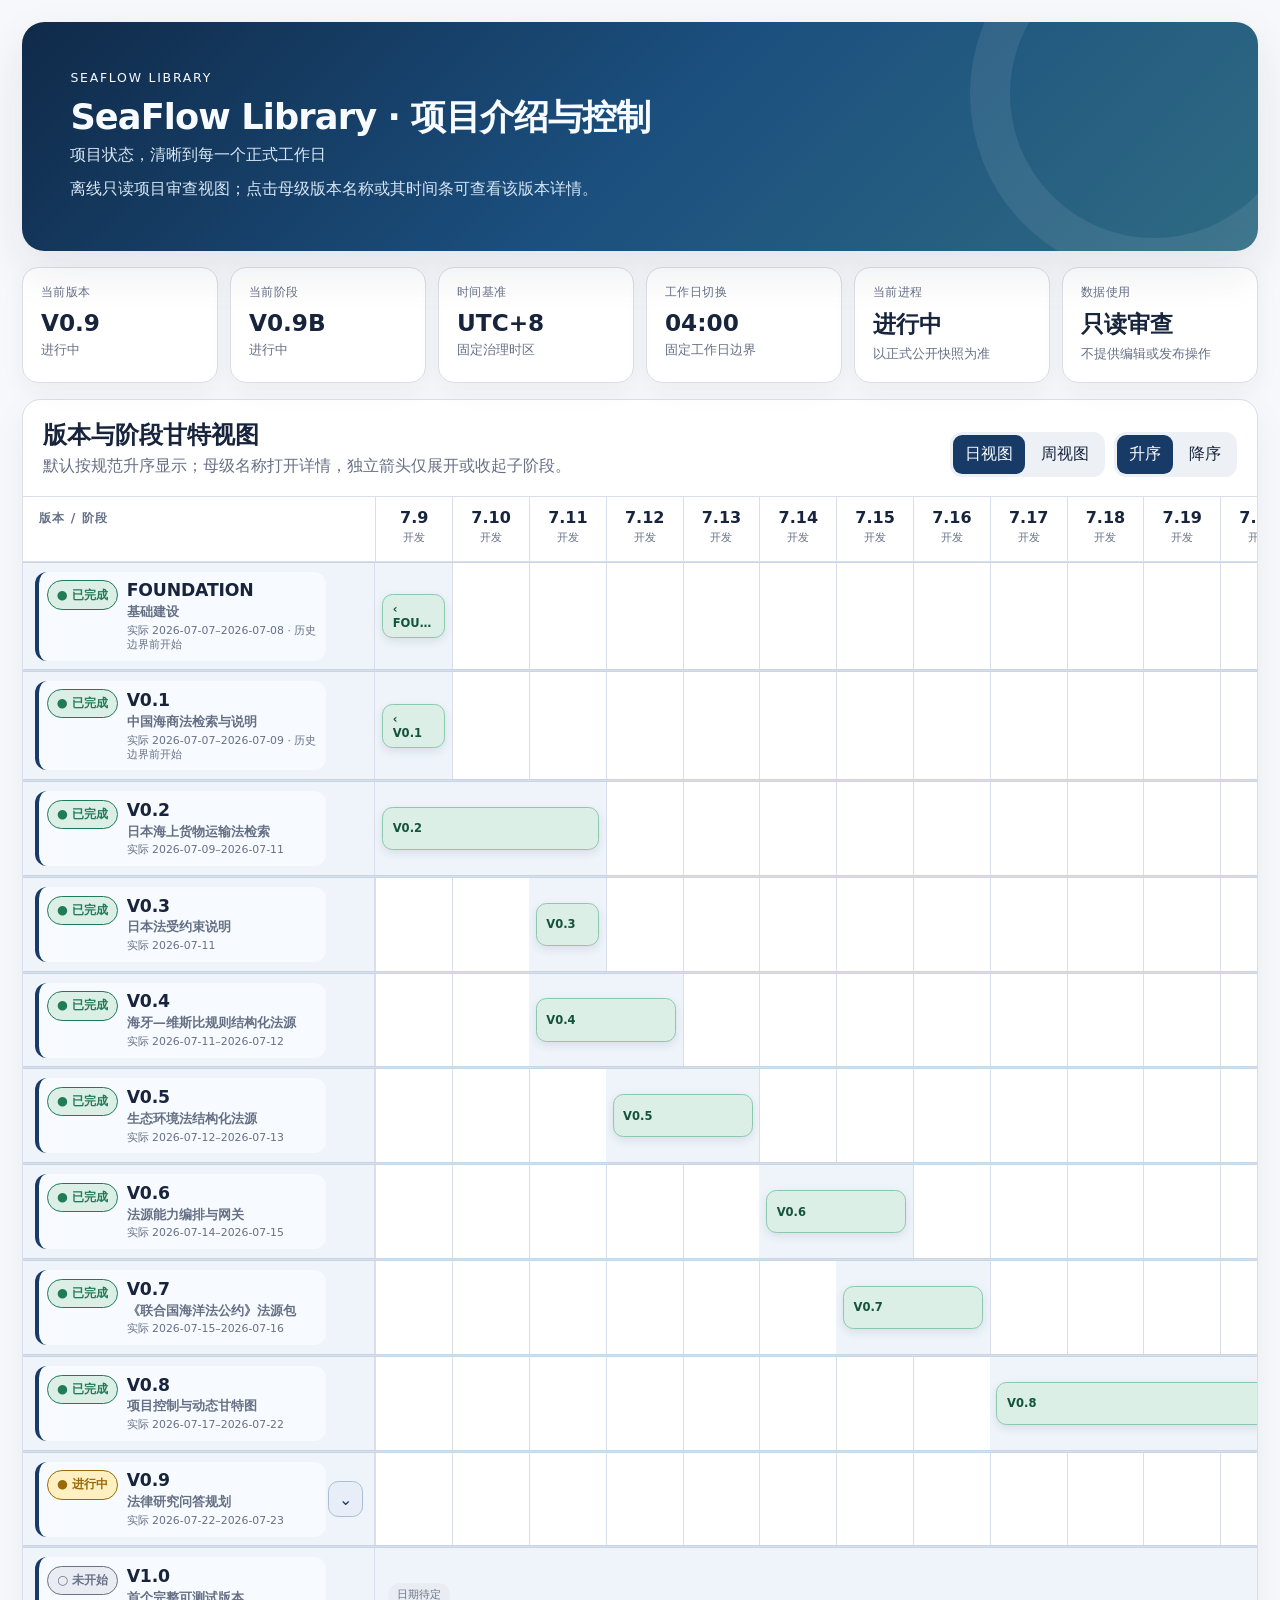
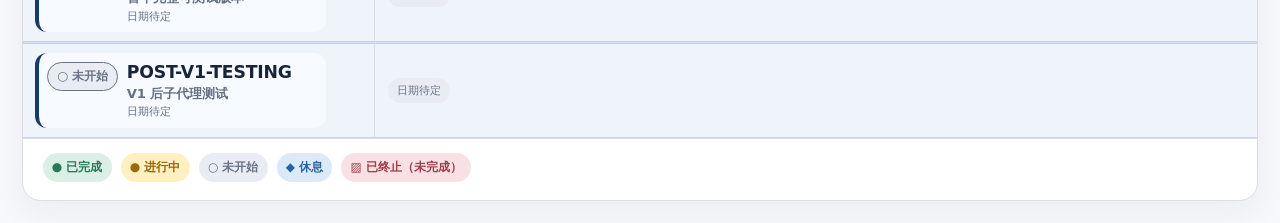
==== commit 73e72ad8: "publish: update project-control site for V0.9B start" ====
--- a/index.html
+++ b/index.html
@@ -209,7 +209,7 @@
     <span class="tooltip-date" id="tooltip-date"></span>
     <span class="tooltip-summary" id="tooltip-summary"></span>
   </div>
-  <main class="page-shell" data-project-control-ui data-generator-version="1.2.0" data-view="daily" data-order="ascending" data-fallback-active="false" style="--day-columns:14;--week-columns:3">
+  <main class="page-shell" data-project-control-ui data-generator-version="1.2.0" data-view="daily" data-order="ascending" data-fallback-active="false" style="--day-columns:15;--week-columns:3">
     <header class="hero" aria-labelledby="page-title">
       <p class="eyebrow">SeaFlow Library</p>
       <h1 id="page-title">SeaFlow Library · 项目介绍与控制</h1>
@@ -219,7 +219,7 @@
     <section class="fallback-notice" role="alert" hidden>数据校验失败，当前显示上一有效快照</section>
     <section class="summary-grid" aria-label="当前项目状态摘要">
       <article class="summary-card"><span>当前版本</span><strong>V0.9</strong><small>进行中</small></article>
-      <article class="summary-card"><span>当前阶段</span><strong>V0.9A</strong><small>已完成</small></article>
+      <article class="summary-card"><span>当前阶段</span><strong>V0.9B</strong><small>进行中</small></article>
       <article class="summary-card"><span>时间基准</span><strong>UTC+8</strong><small>固定治理时区</small></article>
       <article class="summary-card"><span>工作日切换</span><strong>04:00</strong><small>固定工作日边界</small></article>
       <article class="summary-card"><span>当前进程</span><strong>进行中</strong><small>以正式公开快照为准</small></article>
@@ -255,21 +255,22 @@
 <span class="axis-cell day-axis-cell" data-date="2026-07-19" data-state="development"><strong>7.19</strong><small>开发</small></span>
 <span class="axis-cell day-axis-cell" data-date="2026-07-20" data-state="development"><strong>7.20</strong><small>开发</small></span>
 <span class="axis-cell day-axis-cell" data-date="2026-07-21" data-state="development"><strong>7.21</strong><small>开发</small></span>
-<span class="axis-cell day-axis-cell" data-date="2026-07-22" data-state="in_progress"><strong>7.22</strong><small>进行中</small></span><span class="axis-cell week-axis-cell"><strong>第1工作周｜7.9–7.12</strong><small>内容截至 07-12</small></span>
+<span class="axis-cell day-axis-cell" data-date="2026-07-22" data-state="development"><strong>7.22</strong><small>开发</small></span>
+<span class="axis-cell day-axis-cell" data-date="2026-07-23" data-state="in_progress"><strong>7.23</strong><small>进行中</small></span><span class="axis-cell week-axis-cell"><strong>第1工作周｜7.9–7.12</strong><small>内容截至 07-12</small></span>
 <span class="axis-cell week-axis-cell"><strong>第2工作周｜7.13–7.19</strong><small>内容截至 07-19</small></span>
-<span class="axis-cell week-axis-cell"><strong>第3工作周｜7.20–7.26</strong><small>内容截至 07-22</small></span></div></div>
-          <ol class="gantt-groups-list" id="gantt-groups" aria-label="版本与阶段层级"><li class="gantt-group gantt-parent-item" data-canonical-order="0" aria-level="1"><div class="gantt-row gantt-row-major" data-record-key="FOUNDATION" data-status="completed"><div class="record-cell"><button type="button" class="record-detail-trigger record-tooltip-trigger record-trigger record-trigger-major" data-record-key="FOUNDATION" aria-expanded="false" aria-controls="detail-panel" aria-describedby="record-description-FOUNDATION"><span class="status-badge" data-status="completed"><span aria-hidden="true">●</span> 已完成</span><span class="record-id">FOUNDATION</span><span class="record-title">基础建设</span><span class="record-dates">实际 2026-07-07–2026-07-08 · 历史边界前开始</span></button><span class="visually-hidden" id="record-description-FOUNDATION">基础建设；状态：已完成；日期：实际 2026-07-07–2026-07-08 · 历史边界前开始</span></div><div class="timeline-grid"><span class="timeline-cell day-timeline-cell" data-state="development"></span><span class="timeline-cell day-timeline-cell" data-state="development"></span><span class="timeline-cell day-timeline-cell" data-state="development"></span><span class="timeline-cell day-timeline-cell" data-state="development"></span><span class="timeline-cell day-timeline-cell" data-state="development"></span><span class="timeline-cell day-timeline-cell" data-state="development"></span><span class="timeline-cell day-timeline-cell" data-state="development"></span><span class="timeline-cell day-timeline-cell" data-state="development"></span><span class="timeline-cell day-timeline-cell" data-state="development"></span><span class="timeline-cell day-timeline-cell" data-state="development"></span><span class="timeline-cell day-timeline-cell" data-state="development"></span><span class="timeline-cell day-timeline-cell" data-state="development"></span><span class="timeline-cell day-timeline-cell" data-state="development"></span><span class="timeline-cell day-timeline-cell" data-state="in_progress"></span><span class="timeline-cell week-timeline-cell"></span><span class="timeline-cell week-timeline-cell"></span><span class="timeline-cell week-timeline-cell"></span><button type="button" class="record-detail-trigger record-tooltip-trigger timeline-bar timeline-bar-completed timeline-bar-clipped" data-record-key="FOUNDATION" data-status="completed" data-day-start="1" data-day-span="1" data-week-start="1" data-week-span="1" aria-describedby="record-description-FOUNDATION" style="--bar-start:1;--bar-span:1" aria-expanded="false" aria-controls="detail-panel"><span class="timeline-bar-label">FOUNDATION</span></button></div></div></li>
-<li class="gantt-group gantt-parent-item" data-canonical-order="1" aria-level="1"><div class="gantt-row gantt-row-major" data-record-key="V0.1" data-status="completed"><div class="record-cell"><button type="button" class="record-detail-trigger record-tooltip-trigger record-trigger record-trigger-major" data-record-key="V0.1" aria-expanded="false" aria-controls="detail-panel" aria-describedby="record-description-V0.1"><span class="status-badge" data-status="completed"><span aria-hidden="true">●</span> 已完成</span><span class="record-id">V0.1</span><span class="record-title">中国海商法检索与说明</span><span class="record-dates">实际 2026-07-07–2026-07-09 · 历史边界前开始</span></button><span class="visually-hidden" id="record-description-V0.1">中国海商法检索与说明；状态：已完成；日期：实际 2026-07-07–2026-07-09 · 历史边界前开始</span></div><div class="timeline-grid"><span class="timeline-cell day-timeline-cell" data-state="development"></span><span class="timeline-cell day-timeline-cell" data-state="development"></span><span class="timeline-cell day-timeline-cell" data-state="development"></span><span class="timeline-cell day-timeline-cell" data-state="development"></span><span class="timeline-cell day-timeline-cell" data-state="development"></span><span class="timeline-cell day-timeline-cell" data-state="development"></span><span class="timeline-cell day-timeline-cell" data-state="development"></span><span class="timeline-cell day-timeline-cell" data-state="development"></span><span class="timeline-cell day-timeline-cell" data-state="development"></span><span class="timeline-cell day-timeline-cell" data-state="development"></span><span class="timeline-cell day-timeline-cell" data-state="development"></span><span class="timeline-cell day-timeline-cell" data-state="development"></span><span class="timeline-cell day-timeline-cell" data-state="development"></span><span class="timeline-cell day-timeline-cell" data-state="in_progress"></span><span class="timeline-cell week-timeline-cell"></span><span class="timeline-cell week-timeline-cell"></span><span class="timeline-cell week-timeline-cell"></span><button type="button" class="record-detail-trigger record-tooltip-trigger timeline-bar timeline-bar-completed timeline-bar-clipped" data-record-key="V0.1" data-status="completed" data-day-start="1" data-day-span="1" data-week-start="1" data-week-span="1" aria-describedby="record-description-V0.1" style="--bar-start:1;--bar-span:1" aria-expanded="false" aria-controls="detail-panel"><span class="timeline-bar-label">V0.1</span></button></div></div></li>
-<li class="gantt-group gantt-parent-item" data-canonical-order="2" aria-level="1"><div class="gantt-row gantt-row-major" data-record-key="V0.2" data-status="completed"><div class="record-cell"><button type="button" class="record-detail-trigger record-tooltip-trigger record-trigger record-trigger-major" data-record-key="V0.2" aria-expanded="false" aria-controls="detail-panel" aria-describedby="record-description-V0.2"><span class="status-badge" data-status="completed"><span aria-hidden="true">●</span> 已完成</span><span class="record-id">V0.2</span><span class="record-title">日本海上货物运输法检索</span><span class="record-dates">实际 2026-07-09–2026-07-11</span></button><span class="visually-hidden" id="record-description-V0.2">日本海上货物运输法检索；状态：已完成；日期：实际 2026-07-09–2026-07-11</span></div><div class="timeline-grid"><span class="timeline-cell day-timeline-cell" data-state="development"></span><span class="timeline-cell day-timeline-cell" data-state="development"></span><span class="timeline-cell day-timeline-cell" data-state="development"></span><span class="timeline-cell day-timeline-cell" data-state="development"></span><span class="timeline-cell day-timeline-cell" data-state="development"></span><span class="timeline-cell day-timeline-cell" data-state="development"></span><span class="timeline-cell day-timeline-cell" data-state="development"></span><span class="timeline-cell day-timeline-cell" data-state="development"></span><span class="timeline-cell day-timeline-cell" data-state="development"></span><span class="timeline-cell day-timeline-cell" data-state="development"></span><span class="timeline-cell day-timeline-cell" data-state="development"></span><span class="timeline-cell day-timeline-cell" data-state="development"></span><span class="timeline-cell day-timeline-cell" data-state="development"></span><span class="timeline-cell day-timeline-cell" data-state="in_progress"></span><span class="timeline-cell week-timeline-cell"></span><span class="timeline-cell week-timeline-cell"></span><span class="timeline-cell week-timeline-cell"></span><button type="button" class="record-detail-trigger record-tooltip-trigger timeline-bar timeline-bar-completed" data-record-key="V0.2" data-status="completed" data-day-start="1" data-day-span="3" data-week-start="1" data-week-span="1" aria-describedby="record-description-V0.2" style="--bar-start:1;--bar-span:3" aria-expanded="false" aria-controls="detail-panel"><span class="timeline-bar-label">V0.2</span></button></div></div></li>
-<li class="gantt-group gantt-parent-item" data-canonical-order="3" aria-level="1"><div class="gantt-row gantt-row-major" data-record-key="V0.3" data-status="completed"><div class="record-cell"><button type="button" class="record-detail-trigger record-tooltip-trigger record-trigger record-trigger-major" data-record-key="V0.3" aria-expanded="false" aria-controls="detail-panel" aria-describedby="record-description-V0.3"><span class="status-badge" data-status="completed"><span aria-hidden="true">●</span> 已完成</span><span class="record-id">V0.3</span><span class="record-title">日本法受约束说明</span><span class="record-dates">实际 2026-07-11</span></button><span class="visually-hidden" id="record-description-V0.3">日本法受约束说明；状态：已完成；日期：实际 2026-07-11</span></div><div class="timeline-grid"><span class="timeline-cell day-timeline-cell" data-state="development"></span><span class="timeline-cell day-timeline-cell" data-state="development"></span><span class="timeline-cell day-timeline-cell" data-state="development"></span><span class="timeline-cell day-timeline-cell" data-state="development"></span><span class="timeline-cell day-timeline-cell" data-state="development"></span><span class="timeline-cell day-timeline-cell" data-state="development"></span><span class="timeline-cell day-timeline-cell" data-state="development"></span><span class="timeline-cell day-timeline-cell" data-state="development"></span><span class="timeline-cell day-timeline-cell" data-state="development"></span><span class="timeline-cell day-timeline-cell" data-state="development"></span><span class="timeline-cell day-timeline-cell" data-state="development"></span><span class="timeline-cell day-timeline-cell" data-state="development"></span><span class="timeline-cell day-timeline-cell" data-state="development"></span><span class="timeline-cell day-timeline-cell" data-state="in_progress"></span><span class="timeline-cell week-timeline-cell"></span><span class="timeline-cell week-timeline-cell"></span><span class="timeline-cell week-timeline-cell"></span><button type="button" class="record-detail-trigger record-tooltip-trigger timeline-bar timeline-bar-completed" data-record-key="V0.3" data-status="completed" data-day-start="3" data-day-span="1" data-week-start="1" data-week-span="1" aria-describedby="record-description-V0.3" style="--bar-start:3;--bar-span:1" aria-expanded="false" aria-controls="detail-panel"><span class="timeline-bar-label">V0.3</span></button></div></div></li>
-<li class="gantt-group gantt-parent-item" data-canonical-order="4" aria-level="1"><div class="gantt-row gantt-row-major" data-record-key="V0.4" data-status="completed"><div class="record-cell"><button type="button" class="record-detail-trigger record-tooltip-trigger record-trigger record-trigger-major" data-record-key="V0.4" aria-expanded="false" aria-controls="detail-panel" aria-describedby="record-description-V0.4"><span class="status-badge" data-status="completed"><span aria-hidden="true">●</span> 已完成</span><span class="record-id">V0.4</span><span class="record-title">海牙—维斯比规则结构化法源</span><span class="record-dates">实际 2026-07-11–2026-07-12</span></button><span class="visually-hidden" id="record-description-V0.4">海牙—维斯比规则结构化法源；状态：已完成；日期：实际 2026-07-11–2026-07-12</span></div><div class="timeline-grid"><span class="timeline-cell day-timeline-cell" data-state="development"></span><span class="timeline-cell day-timeline-cell" data-state="development"></span><span class="timeline-cell day-timeline-cell" data-state="development"></span><span class="timeline-cell day-timeline-cell" data-state="development"></span><span class="timeline-cell day-timeline-cell" data-state="development"></span><span class="timeline-cell day-timeline-cell" data-state="development"></span><span class="timeline-cell day-timeline-cell" data-state="development"></span><span class="timeline-cell day-timeline-cell" data-state="development"></span><span class="timeline-cell day-timeline-cell" data-state="development"></span><span class="timeline-cell day-timeline-cell" data-state="development"></span><span class="timeline-cell day-timeline-cell" data-state="development"></span><span class="timeline-cell day-timeline-cell" data-state="development"></span><span class="timeline-cell day-timeline-cell" data-state="development"></span><span class="timeline-cell day-timeline-cell" data-state="in_progress"></span><span class="timeline-cell week-timeline-cell"></span><span class="timeline-cell week-timeline-cell"></span><span class="timeline-cell week-timeline-cell"></span><button type="button" class="record-detail-trigger record-tooltip-trigger timeline-bar timeline-bar-completed" data-record-key="V0.4" data-status="completed" data-day-start="3" data-day-span="2" data-week-start="1" data-week-span="1" aria-describedby="record-description-V0.4" style="--bar-start:3;--bar-span:2" aria-expanded="false" aria-controls="detail-panel"><span class="timeline-bar-label">V0.4</span></button></div></div></li>
-<li class="gantt-group gantt-parent-item" data-canonical-order="5" aria-level="1"><div class="gantt-row gantt-row-major" data-record-key="V0.5" data-status="completed"><div class="record-cell"><button type="button" class="record-detail-trigger record-tooltip-trigger record-trigger record-trigger-major" data-record-key="V0.5" aria-expanded="false" aria-controls="detail-panel" aria-describedby="record-description-V0.5"><span class="status-badge" data-status="completed"><span aria-hidden="true">●</span> 已完成</span><span class="record-id">V0.5</span><span class="record-title">生态环境法结构化法源</span><span class="record-dates">实际 2026-07-12–2026-07-13</span></button><span class="visually-hidden" id="record-description-V0.5">生态环境法结构化法源；状态：已完成；日期：实际 2026-07-12–2026-07-13</span></div><div class="timeline-grid"><span class="timeline-cell day-timeline-cell" data-state="development"></span><span class="timeline-cell day-timeline-cell" data-state="development"></span><span class="timeline-cell day-timeline-cell" data-state="development"></span><span class="timeline-cell day-timeline-cell" data-state="development"></span><span class="timeline-cell day-timeline-cell" data-state="development"></span><span class="timeline-cell day-timeline-cell" data-state="development"></span><span class="timeline-cell day-timeline-cell" data-state="development"></span><span class="timeline-cell day-timeline-cell" data-state="development"></span><span class="timeline-cell day-timeline-cell" data-state="development"></span><span class="timeline-cell day-timeline-cell" data-state="development"></span><span class="timeline-cell day-timeline-cell" data-state="development"></span><span class="timeline-cell day-timeline-cell" data-state="development"></span><span class="timeline-cell day-timeline-cell" data-state="development"></span><span class="timeline-cell day-timeline-cell" data-state="in_progress"></span><span class="timeline-cell week-timeline-cell"></span><span class="timeline-cell week-timeline-cell"></span><span class="timeline-cell week-timeline-cell"></span><button type="button" class="record-detail-trigger record-tooltip-trigger timeline-bar timeline-bar-completed" data-record-key="V0.5" data-status="completed" data-day-start="4" data-day-span="2" data-week-start="1" data-week-span="2" aria-describedby="record-description-V0.5" style="--bar-start:4;--bar-span:2" aria-expanded="false" aria-controls="detail-panel"><span class="timeline-bar-label">V0.5</span></button></div></div></li>
-<li class="gantt-group gantt-parent-item" data-canonical-order="6" aria-level="1"><div class="gantt-row gantt-row-major" data-record-key="V0.6" data-status="completed"><div class="record-cell"><button type="button" class="record-detail-trigger record-tooltip-trigger record-trigger record-trigger-major" data-record-key="V0.6" aria-expanded="false" aria-controls="detail-panel" aria-describedby="record-description-V0.6"><span class="status-badge" data-status="completed"><span aria-hidden="true">●</span> 已完成</span><span class="record-id">V0.6</span><span class="record-title">法源能力编排与网关</span><span class="record-dates">实际 2026-07-14–2026-07-15</span></button><span class="visually-hidden" id="record-description-V0.6">法源能力编排与网关；状态：已完成；日期：实际 2026-07-14–2026-07-15</span></div><div class="timeline-grid"><span class="timeline-cell day-timeline-cell" data-state="development"></span><span class="timeline-cell day-timeline-cell" data-state="development"></span><span class="timeline-cell day-timeline-cell" data-state="development"></span><span class="timeline-cell day-timeline-cell" data-state="development"></span><span class="timeline-cell day-timeline-cell" data-state="development"></span><span class="timeline-cell day-timeline-cell" data-state="development"></span><span class="timeline-cell day-timeline-cell" data-state="development"></span><span class="timeline-cell day-timeline-cell" data-state="development"></span><span class="timeline-cell day-timeline-cell" data-state="development"></span><span class="timeline-cell day-timeline-cell" data-state="development"></span><span class="timeline-cell day-timeline-cell" data-state="development"></span><span class="timeline-cell day-timeline-cell" data-state="development"></span><span class="timeline-cell day-timeline-cell" data-state="development"></span><span class="timeline-cell day-timeline-cell" data-state="in_progress"></span><span class="timeline-cell week-timeline-cell"></span><span class="timeline-cell week-timeline-cell"></span><span class="timeline-cell week-timeline-cell"></span><button type="button" class="record-detail-trigger record-tooltip-trigger timeline-bar timeline-bar-completed" data-record-key="V0.6" data-status="completed" data-day-start="6" data-day-span="2" data-week-start="2" data-week-span="1" aria-describedby="record-description-V0.6" style="--bar-start:6;--bar-span:2" aria-expanded="false" aria-controls="detail-panel"><span class="timeline-bar-label">V0.6</span></button></div></div></li>
-<li class="gantt-group gantt-parent-item" data-canonical-order="7" aria-level="1"><div class="gantt-row gantt-row-major" data-record-key="V0.7" data-status="completed"><div class="record-cell"><button type="button" class="record-detail-trigger record-tooltip-trigger record-trigger record-trigger-major" data-record-key="V0.7" aria-expanded="false" aria-controls="detail-panel" aria-describedby="record-description-V0.7"><span class="status-badge" data-status="completed"><span aria-hidden="true">●</span> 已完成</span><span class="record-id">V0.7</span><span class="record-title">《联合国海洋法公约》法源包</span><span class="record-dates">实际 2026-07-15–2026-07-16</span></button><span class="visually-hidden" id="record-description-V0.7">《联合国海洋法公约》法源包；状态：已完成；日期：实际 2026-07-15–2026-07-16</span></div><div class="timeline-grid"><span class="timeline-cell day-timeline-cell" data-state="development"></span><span class="timeline-cell day-timeline-cell" data-state="development"></span><span class="timeline-cell day-timeline-cell" data-state="development"></span><span class="timeline-cell day-timeline-cell" data-state="development"></span><span class="timeline-cell day-timeline-cell" data-state="development"></span><span class="timeline-cell day-timeline-cell" data-state="development"></span><span class="timeline-cell day-timeline-cell" data-state="development"></span><span class="timeline-cell day-timeline-cell" data-state="development"></span><span class="timeline-cell day-timeline-cell" data-state="development"></span><span class="timeline-cell day-timeline-cell" data-state="development"></span><span class="timeline-cell day-timeline-cell" data-state="development"></span><span class="timeline-cell day-timeline-cell" data-state="development"></span><span class="timeline-cell day-timeline-cell" data-state="development"></span><span class="timeline-cell day-timeline-cell" data-state="in_progress"></span><span class="timeline-cell week-timeline-cell"></span><span class="timeline-cell week-timeline-cell"></span><span class="timeline-cell week-timeline-cell"></span><button type="button" class="record-detail-trigger record-tooltip-trigger timeline-bar timeline-bar-completed" data-record-key="V0.7" data-status="completed" data-day-start="7" data-day-span="2" data-week-start="2" data-week-span="1" aria-describedby="record-description-V0.7" style="--bar-start:7;--bar-span:2" aria-expanded="false" aria-controls="detail-panel"><span class="timeline-bar-label">V0.7</span></button></div></div></li>
-<li class="gantt-group gantt-parent-item" data-canonical-order="8" aria-level="1"><div class="gantt-row gantt-row-major" data-record-key="V0.8" data-status="completed"><div class="record-cell"><button type="button" class="record-detail-trigger record-tooltip-trigger record-trigger record-trigger-major" data-record-key="V0.8" aria-expanded="false" aria-controls="detail-panel" aria-describedby="record-description-V0.8"><span class="status-badge" data-status="completed"><span aria-hidden="true">●</span> 已完成</span><span class="record-id">V0.8</span><span class="record-title">项目控制与动态甘特图</span><span class="record-dates">实际 2026-07-17–2026-07-22</span></button><span class="visually-hidden" id="record-description-V0.8">项目控制与动态甘特图；状态：已完成；日期：实际 2026-07-17–2026-07-22</span></div><div class="timeline-grid"><span class="timeline-cell day-timeline-cell" data-state="development"></span><span class="timeline-cell day-timeline-cell" data-state="development"></span><span class="timeline-cell day-timeline-cell" data-state="development"></span><span class="timeline-cell day-timeline-cell" data-state="development"></span><span class="timeline-cell day-timeline-cell" data-state="development"></span><span class="timeline-cell day-timeline-cell" data-state="development"></span><span class="timeline-cell day-timeline-cell" data-state="development"></span><span class="timeline-cell day-timeline-cell" data-state="development"></span><span class="timeline-cell day-timeline-cell" data-state="development"></span><span class="timeline-cell day-timeline-cell" data-state="development"></span><span class="timeline-cell day-timeline-cell" data-state="development"></span><span class="timeline-cell day-timeline-cell" data-state="development"></span><span class="timeline-cell day-timeline-cell" data-state="development"></span><span class="timeline-cell day-timeline-cell" data-state="in_progress"></span><span class="timeline-cell week-timeline-cell"></span><span class="timeline-cell week-timeline-cell"></span><span class="timeline-cell week-timeline-cell"></span><button type="button" class="record-detail-trigger record-tooltip-trigger timeline-bar timeline-bar-completed" data-record-key="V0.8" data-status="completed" data-day-start="9" data-day-span="6" data-week-start="2" data-week-span="2" aria-describedby="record-description-V0.8" style="--bar-start:9;--bar-span:6" aria-expanded="false" aria-controls="detail-panel"><span class="timeline-bar-label">V0.8</span></button></div></div></li>
-<li class="gantt-group gantt-parent-item" data-canonical-order="9" aria-level="1"><div class="gantt-row gantt-row-major" data-record-key="V0.9" data-status="in_progress"><div class="record-cell"><button type="button" class="record-detail-trigger record-tooltip-trigger record-trigger record-trigger-major" data-record-key="V0.9" aria-expanded="false" aria-controls="detail-panel" aria-describedby="record-description-V0.9"><span class="status-badge" data-status="in_progress"><span aria-hidden="true">●</span> 进行中</span><span class="record-id">V0.9</span><span class="record-title">法律研究问答规划</span><span class="record-dates">实际 2026-07-22</span></button><button type="button" class="major-expand" data-expand-key="V0.9" aria-expanded="false" aria-controls="substage-list-V0.9" aria-label="展开 V0.9 子阶段"><span class="major-expand-icon" aria-hidden="true">⌄</span></button><span class="visually-hidden" id="record-description-V0.9">法律研究问答规划；状态：进行中；日期：实际 2026-07-22</span></div><div class="timeline-grid"><span class="timeline-cell day-timeline-cell" data-state="development"></span><span class="timeline-cell day-timeline-cell" data-state="development"></span><span class="timeline-cell day-timeline-cell" data-state="development"></span><span class="timeline-cell day-timeline-cell" data-state="development"></span><span class="timeline-cell day-timeline-cell" data-state="development"></span><span class="timeline-cell day-timeline-cell" data-state="development"></span><span class="timeline-cell day-timeline-cell" data-state="development"></span><span class="timeline-cell day-timeline-cell" data-state="development"></span><span class="timeline-cell day-timeline-cell" data-state="development"></span><span class="timeline-cell day-timeline-cell" data-state="development"></span><span class="timeline-cell day-timeline-cell" data-state="development"></span><span class="timeline-cell day-timeline-cell" data-state="development"></span><span class="timeline-cell day-timeline-cell" data-state="development"></span><span class="timeline-cell day-timeline-cell" data-state="in_progress"></span><span class="timeline-cell week-timeline-cell"></span><span class="timeline-cell week-timeline-cell"></span><span class="timeline-cell week-timeline-cell"></span><button type="button" class="record-detail-trigger record-tooltip-trigger timeline-bar timeline-bar-in_progress" data-record-key="V0.9" data-status="in_progress" data-day-start="14" data-day-span="1" data-week-start="3" data-week-span="1" aria-describedby="record-description-V0.9" style="--bar-start:14;--bar-span:1" aria-expanded="false" aria-controls="detail-panel"><span class="timeline-bar-label">V0.9</span></button></div></div><ol class="gantt-substage-list" id="substage-list-V0.9" hidden aria-label="V0.9 子阶段"><li class="gantt-row gantt-row-substage" data-record-key="V0.9A" data-status="completed" aria-level="2"><div class="record-cell"><div class="record-tooltip-trigger record-trigger record-trigger-substage" data-record-key="V0.9A" aria-describedby="record-description-V0.9A"><span class="status-badge" data-status="completed"><span aria-hidden="true">●</span> 已完成</span><span class="record-id">V0.9A</span><span class="record-title">海珊身份、雇佣状态与权限合同</span><span class="record-dates">实际 2026-07-22</span></div><span class="visually-hidden" id="record-description-V0.9A">海珊身份、雇佣状态与权限合同；状态：已完成；日期：实际 2026-07-22</span></div><div class="timeline-grid"><span class="timeline-cell day-timeline-cell" data-state="development"></span><span class="timeline-cell day-timeline-cell" data-state="development"></span><span class="timeline-cell day-timeline-cell" data-state="development"></span><span class="timeline-cell day-timeline-cell" data-state="development"></span><span class="timeline-cell day-timeline-cell" data-state="development"></span><span class="timeline-cell day-timeline-cell" data-state="development"></span><span class="timeline-cell day-timeline-cell" data-state="development"></span><span class="timeline-cell day-timeline-cell" data-state="development"></span><span class="timeline-cell day-timeline-cell" data-state="development"></span><span class="timeline-cell day-timeline-cell" data-state="development"></span><span class="timeline-cell day-timeline-cell" data-state="development"></span><span class="timeline-cell day-timeline-cell" data-state="development"></span><span class="timeline-cell day-timeline-cell" data-state="development"></span><span class="timeline-cell day-timeline-cell" data-state="in_progress"></span><span class="timeline-cell week-timeline-cell"></span><span class="timeline-cell week-timeline-cell"></span><span class="timeline-cell week-timeline-cell"></span><span class="record-tooltip-trigger timeline-bar timeline-bar-completed substage-timeline-bar" data-record-key="V0.9A" data-status="completed" data-day-start="14" data-day-span="1" data-week-start="3" data-week-span="1" aria-describedby="record-description-V0.9A" style="--bar-start:14;--bar-span:1"><span class="timeline-bar-label">V0.9A</span></span></div></li><li class="gantt-row gantt-row-substage" data-record-key="V0.9B" data-status="not_started" aria-level="2"><div class="record-cell"><div class="record-tooltip-trigger record-trigger record-trigger-substage" data-record-key="V0.9B" aria-describedby="record-description-V0.9B"><span class="status-badge" data-status="not_started"><span aria-hidden="true">○</span> 未开始</span><span class="record-id">V0.9B</span><span class="record-title">法源请求、分流、提案与 owner 决策</span><span class="record-dates">日期待定 · 位于进行中边界</span></div><span class="visually-hidden" id="record-description-V0.9B">法源请求、分流、提案与 owner 决策；状态：未开始；日期：日期待定 · 位于进行中边界</span></div><div class="timeline-grid"><span class="timeline-cell day-timeline-cell" data-state="development"></span><span class="timeline-cell day-timeline-cell" data-state="development"></span><span class="timeline-cell day-timeline-cell" data-state="development"></span><span class="timeline-cell day-timeline-cell" data-state="development"></span><span class="timeline-cell day-timeline-cell" data-state="development"></span><span class="timeline-cell day-timeline-cell" data-state="development"></span><span class="timeline-cell day-timeline-cell" data-state="development"></span><span class="timeline-cell day-timeline-cell" data-state="development"></span><span class="timeline-cell day-timeline-cell" data-state="development"></span><span class="timeline-cell day-timeline-cell" data-state="development"></span><span class="timeline-cell day-timeline-cell" data-state="development"></span><span class="timeline-cell day-timeline-cell" data-state="development"></span><span class="timeline-cell day-timeline-cell" data-state="development"></span><span class="timeline-cell day-timeline-cell" data-state="in_progress"></span><span class="timeline-cell week-timeline-cell"></span><span class="timeline-cell week-timeline-cell"></span><span class="timeline-cell week-timeline-cell"></span><span class="record-tooltip-trigger timeline-bar timeline-bar-not_started timeline-bar-pending substage-timeline-bar" data-record-key="V0.9B" data-status="not_started" data-day-start="14" data-day-span="1" data-week-start="3" data-week-span="1" aria-describedby="record-description-V0.9B" style="--bar-start:14;--bar-span:1"><span class="timeline-bar-label">V0.9B</span></span></div></li><li class="gantt-row gantt-row-substage" data-record-key="V0.9C" data-status="not_started" aria-level="2"><div class="record-cell"><div class="record-tooltip-trigger record-trigger record-trigger-substage" data-record-key="V0.9C" aria-describedby="record-description-V0.9C"><span class="status-badge" data-status="not_started"><span aria-hidden="true">○</span> 未开始</span><span class="record-id">V0.9C</span><span class="record-title">固定 legal-source-ingestion skill</span><span class="record-dates">日期待定 · 位于进行中边界</span></div><span class="visually-hidden" id="record-description-V0.9C">固定 legal-source-ingestion skill；状态：未开始；日期：日期待定 · 位于进行中边界</span></div><div class="timeline-grid"><span class="timeline-cell day-timeline-cell" data-state="development"></span><span class="timeline-cell day-timeline-cell" data-state="development"></span><span class="timeline-cell day-timeline-cell" data-state="development"></span><span class="timeline-cell day-timeline-cell" data-state="development"></span><span class="timeline-cell day-timeline-cell" data-state="development"></span><span class="timeline-cell day-timeline-cell" data-state="development"></span><span class="timeline-cell day-timeline-cell" data-state="development"></span><span class="timeline-cell day-timeline-cell" data-state="development"></span><span class="timeline-cell day-timeline-cell" data-state="development"></span><span class="timeline-cell day-timeline-cell" data-state="development"></span><span class="timeline-cell day-timeline-cell" data-state="development"></span><span class="timeline-cell day-timeline-cell" data-state="development"></span><span class="timeline-cell day-timeline-cell" data-state="development"></span><span class="timeline-cell day-timeline-cell" data-state="in_progress"></span><span class="timeline-cell week-timeline-cell"></span><span class="timeline-cell week-timeline-cell"></span><span class="timeline-cell week-timeline-cell"></span><span class="record-tooltip-trigger timeline-bar timeline-bar-not_started timeline-bar-pending substage-timeline-bar" data-record-key="V0.9C" data-status="not_started" data-day-start="14" data-day-span="1" data-week-start="3" data-week-span="1" aria-describedby="record-description-V0.9C" style="--bar-start:14;--bar-span:1"><span class="timeline-bar-label">V0.9C</span></span></div></li><li class="gantt-row gantt-row-substage" data-record-key="V0.9D" data-status="not_started" aria-level="2"><div class="record-cell"><div class="record-tooltip-trigger record-trigger record-trigger-substage" data-record-key="V0.9D" aria-describedby="record-description-V0.9D"><span class="status-badge" data-status="not_started"><span aria-hidden="true">○</span> 未开始</span><span class="record-id">V0.9D</span><span class="record-title">Hamburg Rules 试用入库</span><span class="record-dates">日期待定 · 位于进行中边界</span></div><span class="visually-hidden" id="record-description-V0.9D">Hamburg Rules 试用入库；状态：未开始；日期：日期待定 · 位于进行中边界</span></div><div class="timeline-grid"><span class="timeline-cell day-timeline-cell" data-state="development"></span><span class="timeline-cell day-timeline-cell" data-state="development"></span><span class="timeline-cell day-timeline-cell" data-state="development"></span><span class="timeline-cell day-timeline-cell" data-state="development"></span><span class="timeline-cell day-timeline-cell" data-state="development"></span><span class="timeline-cell day-timeline-cell" data-state="development"></span><span class="timeline-cell day-timeline-cell" data-state="development"></span><span class="timeline-cell day-timeline-cell" data-state="development"></span><span class="timeline-cell day-timeline-cell" data-state="development"></span><span class="timeline-cell day-timeline-cell" data-state="development"></span><span class="timeline-cell day-timeline-cell" data-state="development"></span><span class="timeline-cell day-timeline-cell" data-state="development"></span><span class="timeline-cell day-timeline-cell" data-state="development"></span><span class="timeline-cell day-timeline-cell" data-state="in_progress"></span><span class="timeline-cell week-timeline-cell"></span><span class="timeline-cell week-timeline-cell"></span><span class="timeline-cell week-timeline-cell"></span><span class="record-tooltip-trigger timeline-bar timeline-bar-not_started timeline-bar-pending substage-timeline-bar" data-record-key="V0.9D" data-status="not_started" data-day-start="14" data-day-span="1" data-week-start="3" data-week-span="1" aria-describedby="record-description-V0.9D" style="--bar-start:14;--bar-span:1"><span class="timeline-bar-label">V0.9D</span></span></div></li><li class="gantt-row gantt-row-substage" data-record-key="V0.9E" data-status="not_started" aria-level="2"><div class="record-cell"><div class="record-tooltip-trigger record-trigger record-trigger-substage" data-record-key="V0.9E" aria-describedby="record-description-V0.9E"><span class="status-badge" data-status="not_started"><span aria-hidden="true">○</span> 未开始</span><span class="record-id">V0.9E</span><span class="record-title">入职决定与 Agent 协作通知</span><span class="record-dates">日期待定 · 位于进行中边界</span></div><span class="visually-hidden" id="record-description-V0.9E">入职决定与 Agent 协作通知；状态：未开始；日期：日期待定 · 位于进行中边界</span></div><div class="timeline-grid"><span class="timeline-cell day-timeline-cell" data-state="development"></span><span class="timeline-cell day-timeline-cell" data-state="development"></span><span class="timeline-cell day-timeline-cell" data-state="development"></span><span class="timeline-cell day-timeline-cell" data-state="development"></span><span class="timeline-cell day-timeline-cell" data-state="development"></span><span class="timeline-cell day-timeline-cell" data-state="development"></span><span class="timeline-cell day-timeline-cell" data-state="development"></span><span class="timeline-cell day-timeline-cell" data-state="development"></span><span class="timeline-cell day-timeline-cell" data-state="development"></span><span class="timeline-cell day-timeline-cell" data-state="development"></span><span class="timeline-cell day-timeline-cell" data-state="development"></span><span class="timeline-cell day-timeline-cell" data-state="development"></span><span class="timeline-cell day-timeline-cell" data-state="development"></span><span class="timeline-cell day-timeline-cell" data-state="in_progress"></span><span class="timeline-cell week-timeline-cell"></span><span class="timeline-cell week-timeline-cell"></span><span class="timeline-cell week-timeline-cell"></span><span class="record-tooltip-trigger timeline-bar timeline-bar-not_started timeline-bar-pending substage-timeline-bar" data-record-key="V0.9E" data-status="not_started" data-day-start="14" data-day-span="1" data-week-start="3" data-week-span="1" aria-describedby="record-description-V0.9E" style="--bar-start:14;--bar-span:1"><span class="timeline-bar-label">V0.9E</span></span></div></li><li class="gantt-row gantt-row-substage" data-record-key="V0.9F" data-status="not_started" aria-level="2"><div class="record-cell"><div class="record-tooltip-trigger record-trigger record-trigger-substage" data-record-key="V0.9F" aria-describedby="record-description-V0.9F"><span class="status-badge" data-status="not_started"><span aria-hidden="true">○</span> 未开始</span><span class="record-id">V0.9F</span><span class="record-title">Agent-library access 与 Citation Packet</span><span class="record-dates">日期待定 · 位于进行中边界</span></div><span class="visually-hidden" id="record-description-V0.9F">Agent-library access 与 Citation Packet；状态：未开始；日期：日期待定 · 位于进行中边界</span></div><div class="timeline-grid"><span class="timeline-cell day-timeline-cell" data-state="development"></span><span class="timeline-cell day-timeline-cell" data-state="development"></span><span class="timeline-cell day-timeline-cell" data-state="development"></span><span class="timeline-cell day-timeline-cell" data-state="development"></span><span class="timeline-cell day-timeline-cell" data-state="development"></span><span class="timeline-cell day-timeline-cell" data-state="development"></span><span class="timeline-cell day-timeline-cell" data-state="development"></span><span class="timeline-cell day-timeline-cell" data-state="development"></span><span class="timeline-cell day-timeline-cell" data-state="development"></span><span class="timeline-cell day-timeline-cell" data-state="development"></span><span class="timeline-cell day-timeline-cell" data-state="development"></span><span class="timeline-cell day-timeline-cell" data-state="development"></span><span class="timeline-cell day-timeline-cell" data-state="development"></span><span class="timeline-cell day-timeline-cell" data-state="in_progress"></span><span class="timeline-cell week-timeline-cell"></span><span class="timeline-cell week-timeline-cell"></span><span class="timeline-cell week-timeline-cell"></span><span class="record-tooltip-trigger timeline-bar timeline-bar-not_started timeline-bar-pending substage-timeline-bar" data-record-key="V0.9F" data-status="not_started" data-day-start="14" data-day-span="1" data-week-start="3" data-week-span="1" aria-describedby="record-description-V0.9F" style="--bar-start:14;--bar-span:1"><span class="timeline-bar-label">V0.9F</span></span></div></li></ol></li>
-<li class="gantt-group gantt-parent-item" data-canonical-order="10" aria-level="1"><div class="gantt-row gantt-row-major" data-record-key="V1.0" data-status="not_started"><div class="record-cell"><button type="button" class="record-detail-trigger record-tooltip-trigger record-trigger record-trigger-major" data-record-key="V1.0" aria-expanded="false" aria-controls="detail-panel" aria-describedby="record-description-V1.0"><span class="status-badge" data-status="not_started"><span aria-hidden="true">○</span> 未开始</span><span class="record-id">V1.0</span><span class="record-title">首个完整可测试版本</span><span class="record-dates">日期待定</span></button><span class="visually-hidden" id="record-description-V1.0">首个完整可测试版本；状态：未开始；日期：日期待定</span></div><div class="timeline-grid"><span class="timeline-cell day-timeline-cell" data-state="development"></span><span class="timeline-cell day-timeline-cell" data-state="development"></span><span class="timeline-cell day-timeline-cell" data-state="development"></span><span class="timeline-cell day-timeline-cell" data-state="development"></span><span class="timeline-cell day-timeline-cell" data-state="development"></span><span class="timeline-cell day-timeline-cell" data-state="development"></span><span class="timeline-cell day-timeline-cell" data-state="development"></span><span class="timeline-cell day-timeline-cell" data-state="development"></span><span class="timeline-cell day-timeline-cell" data-state="development"></span><span class="timeline-cell day-timeline-cell" data-state="development"></span><span class="timeline-cell day-timeline-cell" data-state="development"></span><span class="timeline-cell day-timeline-cell" data-state="development"></span><span class="timeline-cell day-timeline-cell" data-state="development"></span><span class="timeline-cell day-timeline-cell" data-state="in_progress"></span><span class="timeline-cell week-timeline-cell"></span><span class="timeline-cell week-timeline-cell"></span><span class="timeline-cell week-timeline-cell"></span><span class="unscheduled-label">日期待定</span></div></div></li>
-<li class="gantt-group gantt-parent-item" data-canonical-order="11" aria-level="1"><div class="gantt-row gantt-row-major" data-record-key="POST-V1-TESTING" data-status="not_started"><div class="record-cell"><div class="record-trigger record-trigger-major" ><span class="status-badge" data-status="not_started"><span aria-hidden="true">○</span> 未开始</span><span class="record-id">POST-V1-TESTING</span><span class="record-title">V1 后子代理测试</span><span class="record-dates">日期待定</span></div><span class="visually-hidden" id="record-description-POST-V1-TESTING">V1 后子代理测试；状态：未开始；日期：日期待定</span></div><div class="timeline-grid"><span class="timeline-cell day-timeline-cell" data-state="development"></span><span class="timeline-cell day-timeline-cell" data-state="development"></span><span class="timeline-cell day-timeline-cell" data-state="development"></span><span class="timeline-cell day-timeline-cell" data-state="development"></span><span class="timeline-cell day-timeline-cell" data-state="development"></span><span class="timeline-cell day-timeline-cell" data-state="development"></span><span class="timeline-cell day-timeline-cell" data-state="development"></span><span class="timeline-cell day-timeline-cell" data-state="development"></span><span class="timeline-cell day-timeline-cell" data-state="development"></span><span class="timeline-cell day-timeline-cell" data-state="development"></span><span class="timeline-cell day-timeline-cell" data-state="development"></span><span class="timeline-cell day-timeline-cell" data-state="development"></span><span class="timeline-cell day-timeline-cell" data-state="development"></span><span class="timeline-cell day-timeline-cell" data-state="in_progress"></span><span class="timeline-cell week-timeline-cell"></span><span class="timeline-cell week-timeline-cell"></span><span class="timeline-cell week-timeline-cell"></span><span class="unscheduled-label">日期待定</span></div></div></li></ol>
+<span class="axis-cell week-axis-cell"><strong>第3工作周｜7.20–7.26</strong><small>内容截至 07-23</small></span></div></div>
+          <ol class="gantt-groups-list" id="gantt-groups" aria-label="版本与阶段层级"><li class="gantt-group gantt-parent-item" data-canonical-order="0" aria-level="1"><div class="gantt-row gantt-row-major" data-record-key="FOUNDATION" data-status="completed"><div class="record-cell"><button type="button" class="record-detail-trigger record-tooltip-trigger record-trigger record-trigger-major" data-record-key="FOUNDATION" aria-expanded="false" aria-controls="detail-panel" aria-describedby="record-description-FOUNDATION"><span class="status-badge" data-status="completed"><span aria-hidden="true">●</span> 已完成</span><span class="record-id">FOUNDATION</span><span class="record-title">基础建设</span><span class="record-dates">实际 2026-07-07–2026-07-08 · 历史边界前开始</span></button><span class="visually-hidden" id="record-description-FOUNDATION">基础建设；状态：已完成；日期：实际 2026-07-07–2026-07-08 · 历史边界前开始</span></div><div class="timeline-grid"><span class="timeline-cell day-timeline-cell" data-state="development"></span><span class="timeline-cell day-timeline-cell" data-state="development"></span><span class="timeline-cell day-timeline-cell" data-state="development"></span><span class="timeline-cell day-timeline-cell" data-state="development"></span><span class="timeline-cell day-timeline-cell" data-state="development"></span><span class="timeline-cell day-timeline-cell" data-state="development"></span><span class="timeline-cell day-timeline-cell" data-state="development"></span><span class="timeline-cell day-timeline-cell" data-state="development"></span><span class="timeline-cell day-timeline-cell" data-state="development"></span><span class="timeline-cell day-timeline-cell" data-state="development"></span><span class="timeline-cell day-timeline-cell" data-state="development"></span><span class="timeline-cell day-timeline-cell" data-state="development"></span><span class="timeline-cell day-timeline-cell" data-state="development"></span><span class="timeline-cell day-timeline-cell" data-state="development"></span><span class="timeline-cell day-timeline-cell" data-state="in_progress"></span><span class="timeline-cell week-timeline-cell"></span><span class="timeline-cell week-timeline-cell"></span><span class="timeline-cell week-timeline-cell"></span><button type="button" class="record-detail-trigger record-tooltip-trigger timeline-bar timeline-bar-completed timeline-bar-clipped" data-record-key="FOUNDATION" data-status="completed" data-day-start="1" data-day-span="1" data-week-start="1" data-week-span="1" aria-describedby="record-description-FOUNDATION" style="--bar-start:1;--bar-span:1" aria-expanded="false" aria-controls="detail-panel"><span class="timeline-bar-label">FOUNDATION</span></button></div></div></li>
+<li class="gantt-group gantt-parent-item" data-canonical-order="1" aria-level="1"><div class="gantt-row gantt-row-major" data-record-key="V0.1" data-status="completed"><div class="record-cell"><button type="button" class="record-detail-trigger record-tooltip-trigger record-trigger record-trigger-major" data-record-key="V0.1" aria-expanded="false" aria-controls="detail-panel" aria-describedby="record-description-V0.1"><span class="status-badge" data-status="completed"><span aria-hidden="true">●</span> 已完成</span><span class="record-id">V0.1</span><span class="record-title">中国海商法检索与说明</span><span class="record-dates">实际 2026-07-07–2026-07-09 · 历史边界前开始</span></button><span class="visually-hidden" id="record-description-V0.1">中国海商法检索与说明；状态：已完成；日期：实际 2026-07-07–2026-07-09 · 历史边界前开始</span></div><div class="timeline-grid"><span class="timeline-cell day-timeline-cell" data-state="development"></span><span class="timeline-cell day-timeline-cell" data-state="development"></span><span class="timeline-cell day-timeline-cell" data-state="development"></span><span class="timeline-cell day-timeline-cell" data-state="development"></span><span class="timeline-cell day-timeline-cell" data-state="development"></span><span class="timeline-cell day-timeline-cell" data-state="development"></span><span class="timeline-cell day-timeline-cell" data-state="development"></span><span class="timeline-cell day-timeline-cell" data-state="development"></span><span class="timeline-cell day-timeline-cell" data-state="development"></span><span class="timeline-cell day-timeline-cell" data-state="development"></span><span class="timeline-cell day-timeline-cell" data-state="development"></span><span class="timeline-cell day-timeline-cell" data-state="development"></span><span class="timeline-cell day-timeline-cell" data-state="development"></span><span class="timeline-cell day-timeline-cell" data-state="development"></span><span class="timeline-cell day-timeline-cell" data-state="in_progress"></span><span class="timeline-cell week-timeline-cell"></span><span class="timeline-cell week-timeline-cell"></span><span class="timeline-cell week-timeline-cell"></span><button type="button" class="record-detail-trigger record-tooltip-trigger timeline-bar timeline-bar-completed timeline-bar-clipped" data-record-key="V0.1" data-status="completed" data-day-start="1" data-day-span="1" data-week-start="1" data-week-span="1" aria-describedby="record-description-V0.1" style="--bar-start:1;--bar-span:1" aria-expanded="false" aria-controls="detail-panel"><span class="timeline-bar-label">V0.1</span></button></div></div></li>
+<li class="gantt-group gantt-parent-item" data-canonical-order="2" aria-level="1"><div class="gantt-row gantt-row-major" data-record-key="V0.2" data-status="completed"><div class="record-cell"><button type="button" class="record-detail-trigger record-tooltip-trigger record-trigger record-trigger-major" data-record-key="V0.2" aria-expanded="false" aria-controls="detail-panel" aria-describedby="record-description-V0.2"><span class="status-badge" data-status="completed"><span aria-hidden="true">●</span> 已完成</span><span class="record-id">V0.2</span><span class="record-title">日本海上货物运输法检索</span><span class="record-dates">实际 2026-07-09–2026-07-11</span></button><span class="visually-hidden" id="record-description-V0.2">日本海上货物运输法检索；状态：已完成；日期：实际 2026-07-09–2026-07-11</span></div><div class="timeline-grid"><span class="timeline-cell day-timeline-cell" data-state="development"></span><span class="timeline-cell day-timeline-cell" data-state="development"></span><span class="timeline-cell day-timeline-cell" data-state="development"></span><span class="timeline-cell day-timeline-cell" data-state="development"></span><span class="timeline-cell day-timeline-cell" data-state="development"></span><span class="timeline-cell day-timeline-cell" data-state="development"></span><span class="timeline-cell day-timeline-cell" data-state="development"></span><span class="timeline-cell day-timeline-cell" data-state="development"></span><span class="timeline-cell day-timeline-cell" data-state="development"></span><span class="timeline-cell day-timeline-cell" data-state="development"></span><span class="timeline-cell day-timeline-cell" data-state="development"></span><span class="timeline-cell day-timeline-cell" data-state="development"></span><span class="timeline-cell day-timeline-cell" data-state="development"></span><span class="timeline-cell day-timeline-cell" data-state="development"></span><span class="timeline-cell day-timeline-cell" data-state="in_progress"></span><span class="timeline-cell week-timeline-cell"></span><span class="timeline-cell week-timeline-cell"></span><span class="timeline-cell week-timeline-cell"></span><button type="button" class="record-detail-trigger record-tooltip-trigger timeline-bar timeline-bar-completed" data-record-key="V0.2" data-status="completed" data-day-start="1" data-day-span="3" data-week-start="1" data-week-span="1" aria-describedby="record-description-V0.2" style="--bar-start:1;--bar-span:3" aria-expanded="false" aria-controls="detail-panel"><span class="timeline-bar-label">V0.2</span></button></div></div></li>
+<li class="gantt-group gantt-parent-item" data-canonical-order="3" aria-level="1"><div class="gantt-row gantt-row-major" data-record-key="V0.3" data-status="completed"><div class="record-cell"><button type="button" class="record-detail-trigger record-tooltip-trigger record-trigger record-trigger-major" data-record-key="V0.3" aria-expanded="false" aria-controls="detail-panel" aria-describedby="record-description-V0.3"><span class="status-badge" data-status="completed"><span aria-hidden="true">●</span> 已完成</span><span class="record-id">V0.3</span><span class="record-title">日本法受约束说明</span><span class="record-dates">实际 2026-07-11</span></button><span class="visually-hidden" id="record-description-V0.3">日本法受约束说明；状态：已完成；日期：实际 2026-07-11</span></div><div class="timeline-grid"><span class="timeline-cell day-timeline-cell" data-state="development"></span><span class="timeline-cell day-timeline-cell" data-state="development"></span><span class="timeline-cell day-timeline-cell" data-state="development"></span><span class="timeline-cell day-timeline-cell" data-state="development"></span><span class="timeline-cell day-timeline-cell" data-state="development"></span><span class="timeline-cell day-timeline-cell" data-state="development"></span><span class="timeline-cell day-timeline-cell" data-state="development"></span><span class="timeline-cell day-timeline-cell" data-state="development"></span><span class="timeline-cell day-timeline-cell" data-state="development"></span><span class="timeline-cell day-timeline-cell" data-state="development"></span><span class="timeline-cell day-timeline-cell" data-state="development"></span><span class="timeline-cell day-timeline-cell" data-state="development"></span><span class="timeline-cell day-timeline-cell" data-state="development"></span><span class="timeline-cell day-timeline-cell" data-state="development"></span><span class="timeline-cell day-timeline-cell" data-state="in_progress"></span><span class="timeline-cell week-timeline-cell"></span><span class="timeline-cell week-timeline-cell"></span><span class="timeline-cell week-timeline-cell"></span><button type="button" class="record-detail-trigger record-tooltip-trigger timeline-bar timeline-bar-completed" data-record-key="V0.3" data-status="completed" data-day-start="3" data-day-span="1" data-week-start="1" data-week-span="1" aria-describedby="record-description-V0.3" style="--bar-start:3;--bar-span:1" aria-expanded="false" aria-controls="detail-panel"><span class="timeline-bar-label">V0.3</span></button></div></div></li>
+<li class="gantt-group gantt-parent-item" data-canonical-order="4" aria-level="1"><div class="gantt-row gantt-row-major" data-record-key="V0.4" data-status="completed"><div class="record-cell"><button type="button" class="record-detail-trigger record-tooltip-trigger record-trigger record-trigger-major" data-record-key="V0.4" aria-expanded="false" aria-controls="detail-panel" aria-describedby="record-description-V0.4"><span class="status-badge" data-status="completed"><span aria-hidden="true">●</span> 已完成</span><span class="record-id">V0.4</span><span class="record-title">海牙—维斯比规则结构化法源</span><span class="record-dates">实际 2026-07-11–2026-07-12</span></button><span class="visually-hidden" id="record-description-V0.4">海牙—维斯比规则结构化法源；状态：已完成；日期：实际 2026-07-11–2026-07-12</span></div><div class="timeline-grid"><span class="timeline-cell day-timeline-cell" data-state="development"></span><span class="timeline-cell day-timeline-cell" data-state="development"></span><span class="timeline-cell day-timeline-cell" data-state="development"></span><span class="timeline-cell day-timeline-cell" data-state="development"></span><span class="timeline-cell day-timeline-cell" data-state="development"></span><span class="timeline-cell day-timeline-cell" data-state="development"></span><span class="timeline-cell day-timeline-cell" data-state="development"></span><span class="timeline-cell day-timeline-cell" data-state="development"></span><span class="timeline-cell day-timeline-cell" data-state="development"></span><span class="timeline-cell day-timeline-cell" data-state="development"></span><span class="timeline-cell day-timeline-cell" data-state="development"></span><span class="timeline-cell day-timeline-cell" data-state="development"></span><span class="timeline-cell day-timeline-cell" data-state="development"></span><span class="timeline-cell day-timeline-cell" data-state="development"></span><span class="timeline-cell day-timeline-cell" data-state="in_progress"></span><span class="timeline-cell week-timeline-cell"></span><span class="timeline-cell week-timeline-cell"></span><span class="timeline-cell week-timeline-cell"></span><button type="button" class="record-detail-trigger record-tooltip-trigger timeline-bar timeline-bar-completed" data-record-key="V0.4" data-status="completed" data-day-start="3" data-day-span="2" data-week-start="1" data-week-span="1" aria-describedby="record-description-V0.4" style="--bar-start:3;--bar-span:2" aria-expanded="false" aria-controls="detail-panel"><span class="timeline-bar-label">V0.4</span></button></div></div></li>
+<li class="gantt-group gantt-parent-item" data-canonical-order="5" aria-level="1"><div class="gantt-row gantt-row-major" data-record-key="V0.5" data-status="completed"><div class="record-cell"><button type="button" class="record-detail-trigger record-tooltip-trigger record-trigger record-trigger-major" data-record-key="V0.5" aria-expanded="false" aria-controls="detail-panel" aria-describedby="record-description-V0.5"><span class="status-badge" data-status="completed"><span aria-hidden="true">●</span> 已完成</span><span class="record-id">V0.5</span><span class="record-title">生态环境法结构化法源</span><span class="record-dates">实际 2026-07-12–2026-07-13</span></button><span class="visually-hidden" id="record-description-V0.5">生态环境法结构化法源；状态：已完成；日期：实际 2026-07-12–2026-07-13</span></div><div class="timeline-grid"><span class="timeline-cell day-timeline-cell" data-state="development"></span><span class="timeline-cell day-timeline-cell" data-state="development"></span><span class="timeline-cell day-timeline-cell" data-state="development"></span><span class="timeline-cell day-timeline-cell" data-state="development"></span><span class="timeline-cell day-timeline-cell" data-state="development"></span><span class="timeline-cell day-timeline-cell" data-state="development"></span><span class="timeline-cell day-timeline-cell" data-state="development"></span><span class="timeline-cell day-timeline-cell" data-state="development"></span><span class="timeline-cell day-timeline-cell" data-state="development"></span><span class="timeline-cell day-timeline-cell" data-state="development"></span><span class="timeline-cell day-timeline-cell" data-state="development"></span><span class="timeline-cell day-timeline-cell" data-state="development"></span><span class="timeline-cell day-timeline-cell" data-state="development"></span><span class="timeline-cell day-timeline-cell" data-state="development"></span><span class="timeline-cell day-timeline-cell" data-state="in_progress"></span><span class="timeline-cell week-timeline-cell"></span><span class="timeline-cell week-timeline-cell"></span><span class="timeline-cell week-timeline-cell"></span><button type="button" class="record-detail-trigger record-tooltip-trigger timeline-bar timeline-bar-completed" data-record-key="V0.5" data-status="completed" data-day-start="4" data-day-span="2" data-week-start="1" data-week-span="2" aria-describedby="record-description-V0.5" style="--bar-start:4;--bar-span:2" aria-expanded="false" aria-controls="detail-panel"><span class="timeline-bar-label">V0.5</span></button></div></div></li>
+<li class="gantt-group gantt-parent-item" data-canonical-order="6" aria-level="1"><div class="gantt-row gantt-row-major" data-record-key="V0.6" data-status="completed"><div class="record-cell"><button type="button" class="record-detail-trigger record-tooltip-trigger record-trigger record-trigger-major" data-record-key="V0.6" aria-expanded="false" aria-controls="detail-panel" aria-describedby="record-description-V0.6"><span class="status-badge" data-status="completed"><span aria-hidden="true">●</span> 已完成</span><span class="record-id">V0.6</span><span class="record-title">法源能力编排与网关</span><span class="record-dates">实际 2026-07-14–2026-07-15</span></button><span class="visually-hidden" id="record-description-V0.6">法源能力编排与网关；状态：已完成；日期：实际 2026-07-14–2026-07-15</span></div><div class="timeline-grid"><span class="timeline-cell day-timeline-cell" data-state="development"></span><span class="timeline-cell day-timeline-cell" data-state="development"></span><span class="timeline-cell day-timeline-cell" data-state="development"></span><span class="timeline-cell day-timeline-cell" data-state="development"></span><span class="timeline-cell day-timeline-cell" data-state="development"></span><span class="timeline-cell day-timeline-cell" data-state="development"></span><span class="timeline-cell day-timeline-cell" data-state="development"></span><span class="timeline-cell day-timeline-cell" data-state="development"></span><span class="timeline-cell day-timeline-cell" data-state="development"></span><span class="timeline-cell day-timeline-cell" data-state="development"></span><span class="timeline-cell day-timeline-cell" data-state="development"></span><span class="timeline-cell day-timeline-cell" data-state="development"></span><span class="timeline-cell day-timeline-cell" data-state="development"></span><span class="timeline-cell day-timeline-cell" data-state="development"></span><span class="timeline-cell day-timeline-cell" data-state="in_progress"></span><span class="timeline-cell week-timeline-cell"></span><span class="timeline-cell week-timeline-cell"></span><span class="timeline-cell week-timeline-cell"></span><button type="button" class="record-detail-trigger record-tooltip-trigger timeline-bar timeline-bar-completed" data-record-key="V0.6" data-status="completed" data-day-start="6" data-day-span="2" data-week-start="2" data-week-span="1" aria-describedby="record-description-V0.6" style="--bar-start:6;--bar-span:2" aria-expanded="false" aria-controls="detail-panel"><span class="timeline-bar-label">V0.6</span></button></div></div></li>
+<li class="gantt-group gantt-parent-item" data-canonical-order="7" aria-level="1"><div class="gantt-row gantt-row-major" data-record-key="V0.7" data-status="completed"><div class="record-cell"><button type="button" class="record-detail-trigger record-tooltip-trigger record-trigger record-trigger-major" data-record-key="V0.7" aria-expanded="false" aria-controls="detail-panel" aria-describedby="record-description-V0.7"><span class="status-badge" data-status="completed"><span aria-hidden="true">●</span> 已完成</span><span class="record-id">V0.7</span><span class="record-title">《联合国海洋法公约》法源包</span><span class="record-dates">实际 2026-07-15–2026-07-16</span></button><span class="visually-hidden" id="record-description-V0.7">《联合国海洋法公约》法源包；状态：已完成；日期：实际 2026-07-15–2026-07-16</span></div><div class="timeline-grid"><span class="timeline-cell day-timeline-cell" data-state="development"></span><span class="timeline-cell day-timeline-cell" data-state="development"></span><span class="timeline-cell day-timeline-cell" data-state="development"></span><span class="timeline-cell day-timeline-cell" data-state="development"></span><span class="timeline-cell day-timeline-cell" data-state="development"></span><span class="timeline-cell day-timeline-cell" data-state="development"></span><span class="timeline-cell day-timeline-cell" data-state="development"></span><span class="timeline-cell day-timeline-cell" data-state="development"></span><span class="timeline-cell day-timeline-cell" data-state="development"></span><span class="timeline-cell day-timeline-cell" data-state="development"></span><span class="timeline-cell day-timeline-cell" data-state="development"></span><span class="timeline-cell day-timeline-cell" data-state="development"></span><span class="timeline-cell day-timeline-cell" data-state="development"></span><span class="timeline-cell day-timeline-cell" data-state="development"></span><span class="timeline-cell day-timeline-cell" data-state="in_progress"></span><span class="timeline-cell week-timeline-cell"></span><span class="timeline-cell week-timeline-cell"></span><span class="timeline-cell week-timeline-cell"></span><button type="button" class="record-detail-trigger record-tooltip-trigger timeline-bar timeline-bar-completed" data-record-key="V0.7" data-status="completed" data-day-start="7" data-day-span="2" data-week-start="2" data-week-span="1" aria-describedby="record-description-V0.7" style="--bar-start:7;--bar-span:2" aria-expanded="false" aria-controls="detail-panel"><span class="timeline-bar-label">V0.7</span></button></div></div></li>
+<li class="gantt-group gantt-parent-item" data-canonical-order="8" aria-level="1"><div class="gantt-row gantt-row-major" data-record-key="V0.8" data-status="completed"><div class="record-cell"><button type="button" class="record-detail-trigger record-tooltip-trigger record-trigger record-trigger-major" data-record-key="V0.8" aria-expanded="false" aria-controls="detail-panel" aria-describedby="record-description-V0.8"><span class="status-badge" data-status="completed"><span aria-hidden="true">●</span> 已完成</span><span class="record-id">V0.8</span><span class="record-title">项目控制与动态甘特图</span><span class="record-dates">实际 2026-07-17–2026-07-22</span></button><span class="visually-hidden" id="record-description-V0.8">项目控制与动态甘特图；状态：已完成；日期：实际 2026-07-17–2026-07-22</span></div><div class="timeline-grid"><span class="timeline-cell day-timeline-cell" data-state="development"></span><span class="timeline-cell day-timeline-cell" data-state="development"></span><span class="timeline-cell day-timeline-cell" data-state="development"></span><span class="timeline-cell day-timeline-cell" data-state="development"></span><span class="timeline-cell day-timeline-cell" data-state="development"></span><span class="timeline-cell day-timeline-cell" data-state="development"></span><span class="timeline-cell day-timeline-cell" data-state="development"></span><span class="timeline-cell day-timeline-cell" data-state="development"></span><span class="timeline-cell day-timeline-cell" data-state="development"></span><span class="timeline-cell day-timeline-cell" data-state="development"></span><span class="timeline-cell day-timeline-cell" data-state="development"></span><span class="timeline-cell day-timeline-cell" data-state="development"></span><span class="timeline-cell day-timeline-cell" data-state="development"></span><span class="timeline-cell day-timeline-cell" data-state="development"></span><span class="timeline-cell day-timeline-cell" data-state="in_progress"></span><span class="timeline-cell week-timeline-cell"></span><span class="timeline-cell week-timeline-cell"></span><span class="timeline-cell week-timeline-cell"></span><button type="button" class="record-detail-trigger record-tooltip-trigger timeline-bar timeline-bar-completed" data-record-key="V0.8" data-status="completed" data-day-start="9" data-day-span="6" data-week-start="2" data-week-span="2" aria-describedby="record-description-V0.8" style="--bar-start:9;--bar-span:6" aria-expanded="false" aria-controls="detail-panel"><span class="timeline-bar-label">V0.8</span></button></div></div></li>
+<li class="gantt-group gantt-parent-item" data-canonical-order="9" aria-level="1"><div class="gantt-row gantt-row-major" data-record-key="V0.9" data-status="in_progress"><div class="record-cell"><button type="button" class="record-detail-trigger record-tooltip-trigger record-trigger record-trigger-major" data-record-key="V0.9" aria-expanded="false" aria-controls="detail-panel" aria-describedby="record-description-V0.9"><span class="status-badge" data-status="in_progress"><span aria-hidden="true">●</span> 进行中</span><span class="record-id">V0.9</span><span class="record-title">法律研究问答规划</span><span class="record-dates">实际 2026-07-22–2026-07-23</span></button><button type="button" class="major-expand" data-expand-key="V0.9" aria-expanded="false" aria-controls="substage-list-V0.9" aria-label="展开 V0.9 子阶段"><span class="major-expand-icon" aria-hidden="true">⌄</span></button><span class="visually-hidden" id="record-description-V0.9">法律研究问答规划；状态：进行中；日期：实际 2026-07-22–2026-07-23</span></div><div class="timeline-grid"><span class="timeline-cell day-timeline-cell" data-state="development"></span><span class="timeline-cell day-timeline-cell" data-state="development"></span><span class="timeline-cell day-timeline-cell" data-state="development"></span><span class="timeline-cell day-timeline-cell" data-state="development"></span><span class="timeline-cell day-timeline-cell" data-state="development"></span><span class="timeline-cell day-timeline-cell" data-state="development"></span><span class="timeline-cell day-timeline-cell" data-state="development"></span><span class="timeline-cell day-timeline-cell" data-state="development"></span><span class="timeline-cell day-timeline-cell" data-state="development"></span><span class="timeline-cell day-timeline-cell" data-state="development"></span><span class="timeline-cell day-timeline-cell" data-state="development"></span><span class="timeline-cell day-timeline-cell" data-state="development"></span><span class="timeline-cell day-timeline-cell" data-state="development"></span><span class="timeline-cell day-timeline-cell" data-state="development"></span><span class="timeline-cell day-timeline-cell" data-state="in_progress"></span><span class="timeline-cell week-timeline-cell"></span><span class="timeline-cell week-timeline-cell"></span><span class="timeline-cell week-timeline-cell"></span><button type="button" class="record-detail-trigger record-tooltip-trigger timeline-bar timeline-bar-in_progress" data-record-key="V0.9" data-status="in_progress" data-day-start="14" data-day-span="2" data-week-start="3" data-week-span="1" aria-describedby="record-description-V0.9" style="--bar-start:14;--bar-span:2" aria-expanded="false" aria-controls="detail-panel"><span class="timeline-bar-label">V0.9</span></button></div></div><ol class="gantt-substage-list" id="substage-list-V0.9" hidden aria-label="V0.9 子阶段"><li class="gantt-row gantt-row-substage" data-record-key="V0.9A" data-status="completed" aria-level="2"><div class="record-cell"><div class="record-tooltip-trigger record-trigger record-trigger-substage" data-record-key="V0.9A" aria-describedby="record-description-V0.9A"><span class="status-badge" data-status="completed"><span aria-hidden="true">●</span> 已完成</span><span class="record-id">V0.9A</span><span class="record-title">海珊身份、雇佣状态与权限合同</span><span class="record-dates">实际 2026-07-22</span></div><span class="visually-hidden" id="record-description-V0.9A">海珊身份、雇佣状态与权限合同；状态：已完成；日期：实际 2026-07-22</span></div><div class="timeline-grid"><span class="timeline-cell day-timeline-cell" data-state="development"></span><span class="timeline-cell day-timeline-cell" data-state="development"></span><span class="timeline-cell day-timeline-cell" data-state="development"></span><span class="timeline-cell day-timeline-cell" data-state="development"></span><span class="timeline-cell day-timeline-cell" data-state="development"></span><span class="timeline-cell day-timeline-cell" data-state="development"></span><span class="timeline-cell day-timeline-cell" data-state="development"></span><span class="timeline-cell day-timeline-cell" data-state="development"></span><span class="timeline-cell day-timeline-cell" data-state="development"></span><span class="timeline-cell day-timeline-cell" data-state="development"></span><span class="timeline-cell day-timeline-cell" data-state="development"></span><span class="timeline-cell day-timeline-cell" data-state="development"></span><span class="timeline-cell day-timeline-cell" data-state="development"></span><span class="timeline-cell day-timeline-cell" data-state="development"></span><span class="timeline-cell day-timeline-cell" data-state="in_progress"></span><span class="timeline-cell week-timeline-cell"></span><span class="timeline-cell week-timeline-cell"></span><span class="timeline-cell week-timeline-cell"></span><span class="record-tooltip-trigger timeline-bar timeline-bar-completed substage-timeline-bar" data-record-key="V0.9A" data-status="completed" data-day-start="14" data-day-span="1" data-week-start="3" data-week-span="1" aria-describedby="record-description-V0.9A" style="--bar-start:14;--bar-span:1"><span class="timeline-bar-label">V0.9A</span></span></div></li><li class="gantt-row gantt-row-substage" data-record-key="V0.9B" data-status="in_progress" aria-level="2"><div class="record-cell"><div class="record-tooltip-trigger record-trigger record-trigger-substage" data-record-key="V0.9B" aria-describedby="record-description-V0.9B"><span class="status-badge" data-status="in_progress"><span aria-hidden="true">●</span> 进行中</span><span class="record-id">V0.9B</span><span class="record-title">法源请求、分流、提案与 owner 决策</span><span class="record-dates">实际 2026-07-23</span></div><span class="visually-hidden" id="record-description-V0.9B">法源请求、分流、提案与 owner 决策；状态：进行中；日期：实际 2026-07-23</span></div><div class="timeline-grid"><span class="timeline-cell day-timeline-cell" data-state="development"></span><span class="timeline-cell day-timeline-cell" data-state="development"></span><span class="timeline-cell day-timeline-cell" data-state="development"></span><span class="timeline-cell day-timeline-cell" data-state="development"></span><span class="timeline-cell day-timeline-cell" data-state="development"></span><span class="timeline-cell day-timeline-cell" data-state="development"></span><span class="timeline-cell day-timeline-cell" data-state="development"></span><span class="timeline-cell day-timeline-cell" data-state="development"></span><span class="timeline-cell day-timeline-cell" data-state="development"></span><span class="timeline-cell day-timeline-cell" data-state="development"></span><span class="timeline-cell day-timeline-cell" data-state="development"></span><span class="timeline-cell day-timeline-cell" data-state="development"></span><span class="timeline-cell day-timeline-cell" data-state="development"></span><span class="timeline-cell day-timeline-cell" data-state="development"></span><span class="timeline-cell day-timeline-cell" data-state="in_progress"></span><span class="timeline-cell week-timeline-cell"></span><span class="timeline-cell week-timeline-cell"></span><span class="timeline-cell week-timeline-cell"></span><span class="record-tooltip-trigger timeline-bar timeline-bar-in_progress substage-timeline-bar" data-record-key="V0.9B" data-status="in_progress" data-day-start="15" data-day-span="1" data-week-start="3" data-week-span="1" aria-describedby="record-description-V0.9B" style="--bar-start:15;--bar-span:1"><span class="timeline-bar-label">V0.9B</span></span></div></li><li class="gantt-row gantt-row-substage" data-record-key="V0.9C" data-status="not_started" aria-level="2"><div class="record-cell"><div class="record-tooltip-trigger record-trigger record-trigger-substage" data-record-key="V0.9C" aria-describedby="record-description-V0.9C"><span class="status-badge" data-status="not_started"><span aria-hidden="true">○</span> 未开始</span><span class="record-id">V0.9C</span><span class="record-title">固定 legal-source-ingestion skill</span><span class="record-dates">日期待定 · 位于进行中边界</span></div><span class="visually-hidden" id="record-description-V0.9C">固定 legal-source-ingestion skill；状态：未开始；日期：日期待定 · 位于进行中边界</span></div><div class="timeline-grid"><span class="timeline-cell day-timeline-cell" data-state="development"></span><span class="timeline-cell day-timeline-cell" data-state="development"></span><span class="timeline-cell day-timeline-cell" data-state="development"></span><span class="timeline-cell day-timeline-cell" data-state="development"></span><span class="timeline-cell day-timeline-cell" data-state="development"></span><span class="timeline-cell day-timeline-cell" data-state="development"></span><span class="timeline-cell day-timeline-cell" data-state="development"></span><span class="timeline-cell day-timeline-cell" data-state="development"></span><span class="timeline-cell day-timeline-cell" data-state="development"></span><span class="timeline-cell day-timeline-cell" data-state="development"></span><span class="timeline-cell day-timeline-cell" data-state="development"></span><span class="timeline-cell day-timeline-cell" data-state="development"></span><span class="timeline-cell day-timeline-cell" data-state="development"></span><span class="timeline-cell day-timeline-cell" data-state="development"></span><span class="timeline-cell day-timeline-cell" data-state="in_progress"></span><span class="timeline-cell week-timeline-cell"></span><span class="timeline-cell week-timeline-cell"></span><span class="timeline-cell week-timeline-cell"></span><span class="record-tooltip-trigger timeline-bar timeline-bar-not_started timeline-bar-pending substage-timeline-bar" data-record-key="V0.9C" data-status="not_started" data-day-start="15" data-day-span="1" data-week-start="3" data-week-span="1" aria-describedby="record-description-V0.9C" style="--bar-start:15;--bar-span:1"><span class="timeline-bar-label">V0.9C</span></span></div></li><li class="gantt-row gantt-row-substage" data-record-key="V0.9D" data-status="not_started" aria-level="2"><div class="record-cell"><div class="record-tooltip-trigger record-trigger record-trigger-substage" data-record-key="V0.9D" aria-describedby="record-description-V0.9D"><span class="status-badge" data-status="not_started"><span aria-hidden="true">○</span> 未开始</span><span class="record-id">V0.9D</span><span class="record-title">Hamburg Rules 试用入库</span><span class="record-dates">日期待定 · 位于进行中边界</span></div><span class="visually-hidden" id="record-description-V0.9D">Hamburg Rules 试用入库；状态：未开始；日期：日期待定 · 位于进行中边界</span></div><div class="timeline-grid"><span class="timeline-cell day-timeline-cell" data-state="development"></span><span class="timeline-cell day-timeline-cell" data-state="development"></span><span class="timeline-cell day-timeline-cell" data-state="development"></span><span class="timeline-cell day-timeline-cell" data-state="development"></span><span class="timeline-cell day-timeline-cell" data-state="development"></span><span class="timeline-cell day-timeline-cell" data-state="development"></span><span class="timeline-cell day-timeline-cell" data-state="development"></span><span class="timeline-cell day-timeline-cell" data-state="development"></span><span class="timeline-cell day-timeline-cell" data-state="development"></span><span class="timeline-cell day-timeline-cell" data-state="development"></span><span class="timeline-cell day-timeline-cell" data-state="development"></span><span class="timeline-cell day-timeline-cell" data-state="development"></span><span class="timeline-cell day-timeline-cell" data-state="development"></span><span class="timeline-cell day-timeline-cell" data-state="development"></span><span class="timeline-cell day-timeline-cell" data-state="in_progress"></span><span class="timeline-cell week-timeline-cell"></span><span class="timeline-cell week-timeline-cell"></span><span class="timeline-cell week-timeline-cell"></span><span class="record-tooltip-trigger timeline-bar timeline-bar-not_started timeline-bar-pending substage-timeline-bar" data-record-key="V0.9D" data-status="not_started" data-day-start="15" data-day-span="1" data-week-start="3" data-week-span="1" aria-describedby="record-description-V0.9D" style="--bar-start:15;--bar-span:1"><span class="timeline-bar-label">V0.9D</span></span></div></li><li class="gantt-row gantt-row-substage" data-record-key="V0.9E" data-status="not_started" aria-level="2"><div class="record-cell"><div class="record-tooltip-trigger record-trigger record-trigger-substage" data-record-key="V0.9E" aria-describedby="record-description-V0.9E"><span class="status-badge" data-status="not_started"><span aria-hidden="true">○</span> 未开始</span><span class="record-id">V0.9E</span><span class="record-title">入职决定与 Agent 协作通知</span><span class="record-dates">日期待定 · 位于进行中边界</span></div><span class="visually-hidden" id="record-description-V0.9E">入职决定与 Agent 协作通知；状态：未开始；日期：日期待定 · 位于进行中边界</span></div><div class="timeline-grid"><span class="timeline-cell day-timeline-cell" data-state="development"></span><span class="timeline-cell day-timeline-cell" data-state="development"></span><span class="timeline-cell day-timeline-cell" data-state="development"></span><span class="timeline-cell day-timeline-cell" data-state="development"></span><span class="timeline-cell day-timeline-cell" data-state="development"></span><span class="timeline-cell day-timeline-cell" data-state="development"></span><span class="timeline-cell day-timeline-cell" data-state="development"></span><span class="timeline-cell day-timeline-cell" data-state="development"></span><span class="timeline-cell day-timeline-cell" data-state="development"></span><span class="timeline-cell day-timeline-cell" data-state="development"></span><span class="timeline-cell day-timeline-cell" data-state="development"></span><span class="timeline-cell day-timeline-cell" data-state="development"></span><span class="timeline-cell day-timeline-cell" data-state="development"></span><span class="timeline-cell day-timeline-cell" data-state="development"></span><span class="timeline-cell day-timeline-cell" data-state="in_progress"></span><span class="timeline-cell week-timeline-cell"></span><span class="timeline-cell week-timeline-cell"></span><span class="timeline-cell week-timeline-cell"></span><span class="record-tooltip-trigger timeline-bar timeline-bar-not_started timeline-bar-pending substage-timeline-bar" data-record-key="V0.9E" data-status="not_started" data-day-start="15" data-day-span="1" data-week-start="3" data-week-span="1" aria-describedby="record-description-V0.9E" style="--bar-start:15;--bar-span:1"><span class="timeline-bar-label">V0.9E</span></span></div></li><li class="gantt-row gantt-row-substage" data-record-key="V0.9F" data-status="not_started" aria-level="2"><div class="record-cell"><div class="record-tooltip-trigger record-trigger record-trigger-substage" data-record-key="V0.9F" aria-describedby="record-description-V0.9F"><span class="status-badge" data-status="not_started"><span aria-hidden="true">○</span> 未开始</span><span class="record-id">V0.9F</span><span class="record-title">Agent-library access 与 Citation Packet</span><span class="record-dates">日期待定 · 位于进行中边界</span></div><span class="visually-hidden" id="record-description-V0.9F">Agent-library access 与 Citation Packet；状态：未开始；日期：日期待定 · 位于进行中边界</span></div><div class="timeline-grid"><span class="timeline-cell day-timeline-cell" data-state="development"></span><span class="timeline-cell day-timeline-cell" data-state="development"></span><span class="timeline-cell day-timeline-cell" data-state="development"></span><span class="timeline-cell day-timeline-cell" data-state="development"></span><span class="timeline-cell day-timeline-cell" data-state="development"></span><span class="timeline-cell day-timeline-cell" data-state="development"></span><span class="timeline-cell day-timeline-cell" data-state="development"></span><span class="timeline-cell day-timeline-cell" data-state="development"></span><span class="timeline-cell day-timeline-cell" data-state="development"></span><span class="timeline-cell day-timeline-cell" data-state="development"></span><span class="timeline-cell day-timeline-cell" data-state="development"></span><span class="timeline-cell day-timeline-cell" data-state="development"></span><span class="timeline-cell day-timeline-cell" data-state="development"></span><span class="timeline-cell day-timeline-cell" data-state="development"></span><span class="timeline-cell day-timeline-cell" data-state="in_progress"></span><span class="timeline-cell week-timeline-cell"></span><span class="timeline-cell week-timeline-cell"></span><span class="timeline-cell week-timeline-cell"></span><span class="record-tooltip-trigger timeline-bar timeline-bar-not_started timeline-bar-pending substage-timeline-bar" data-record-key="V0.9F" data-status="not_started" data-day-start="15" data-day-span="1" data-week-start="3" data-week-span="1" aria-describedby="record-description-V0.9F" style="--bar-start:15;--bar-span:1"><span class="timeline-bar-label">V0.9F</span></span></div></li></ol></li>
+<li class="gantt-group gantt-parent-item" data-canonical-order="10" aria-level="1"><div class="gantt-row gantt-row-major" data-record-key="V1.0" data-status="not_started"><div class="record-cell"><button type="button" class="record-detail-trigger record-tooltip-trigger record-trigger record-trigger-major" data-record-key="V1.0" aria-expanded="false" aria-controls="detail-panel" aria-describedby="record-description-V1.0"><span class="status-badge" data-status="not_started"><span aria-hidden="true">○</span> 未开始</span><span class="record-id">V1.0</span><span class="record-title">首个完整可测试版本</span><span class="record-dates">日期待定</span></button><span class="visually-hidden" id="record-description-V1.0">首个完整可测试版本；状态：未开始；日期：日期待定</span></div><div class="timeline-grid"><span class="timeline-cell day-timeline-cell" data-state="development"></span><span class="timeline-cell day-timeline-cell" data-state="development"></span><span class="timeline-cell day-timeline-cell" data-state="development"></span><span class="timeline-cell day-timeline-cell" data-state="development"></span><span class="timeline-cell day-timeline-cell" data-state="development"></span><span class="timeline-cell day-timeline-cell" data-state="development"></span><span class="timeline-cell day-timeline-cell" data-state="development"></span><span class="timeline-cell day-timeline-cell" data-state="development"></span><span class="timeline-cell day-timeline-cell" data-state="development"></span><span class="timeline-cell day-timeline-cell" data-state="development"></span><span class="timeline-cell day-timeline-cell" data-state="development"></span><span class="timeline-cell day-timeline-cell" data-state="development"></span><span class="timeline-cell day-timeline-cell" data-state="development"></span><span class="timeline-cell day-timeline-cell" data-state="development"></span><span class="timeline-cell day-timeline-cell" data-state="in_progress"></span><span class="timeline-cell week-timeline-cell"></span><span class="timeline-cell week-timeline-cell"></span><span class="timeline-cell week-timeline-cell"></span><span class="unscheduled-label">日期待定</span></div></div></li>
+<li class="gantt-group gantt-parent-item" data-canonical-order="11" aria-level="1"><div class="gantt-row gantt-row-major" data-record-key="POST-V1-TESTING" data-status="not_started"><div class="record-cell"><div class="record-trigger record-trigger-major" ><span class="status-badge" data-status="not_started"><span aria-hidden="true">○</span> 未开始</span><span class="record-id">POST-V1-TESTING</span><span class="record-title">V1 后子代理测试</span><span class="record-dates">日期待定</span></div><span class="visually-hidden" id="record-description-POST-V1-TESTING">V1 后子代理测试；状态：未开始；日期：日期待定</span></div><div class="timeline-grid"><span class="timeline-cell day-timeline-cell" data-state="development"></span><span class="timeline-cell day-timeline-cell" data-state="development"></span><span class="timeline-cell day-timeline-cell" data-state="development"></span><span class="timeline-cell day-timeline-cell" data-state="development"></span><span class="timeline-cell day-timeline-cell" data-state="development"></span><span class="timeline-cell day-timeline-cell" data-state="development"></span><span class="timeline-cell day-timeline-cell" data-state="development"></span><span class="timeline-cell day-timeline-cell" data-state="development"></span><span class="timeline-cell day-timeline-cell" data-state="development"></span><span class="timeline-cell day-timeline-cell" data-state="development"></span><span class="timeline-cell day-timeline-cell" data-state="development"></span><span class="timeline-cell day-timeline-cell" data-state="development"></span><span class="timeline-cell day-timeline-cell" data-state="development"></span><span class="timeline-cell day-timeline-cell" data-state="development"></span><span class="timeline-cell day-timeline-cell" data-state="in_progress"></span><span class="timeline-cell week-timeline-cell"></span><span class="timeline-cell week-timeline-cell"></span><span class="timeline-cell week-timeline-cell"></span><span class="unscheduled-label">日期待定</span></div></div></li></ol>
         </div>
       </div>
       <div class="legend" aria-label="状态图例">
@@ -289,7 +290,7 @@
       <div class="detail-actions"><button type="button" class="detail-close-button" id="detail-close" aria-label="关闭详情">关闭详情</button></div>
       <noscript class="noscript-note">JavaScript 已禁用：默认日视图和规范升序仍可阅读；详情功能不可用。</noscript>
     </section>
-    <script type="application/json" id="project-control-data">{"major_details":{"FOUNDATION":{"capability_boundary_zh":"该阶段建立工程底座，不代表后续各法域能力或法律研究问答流程已经完成。","date_summary_zh":"实际 2026-07-07–2026-07-08 · 历史边界前开始","display_title_zh":"基础建设","release_evidence_zh":"基础目录、离线运行路径和首批结构化资料已经版本化发布并由项目记录确认。","semantic_id":"FOUNDATION","status_label_zh":"已完成","work_summary_zh":"完成离线优先的法律资料库骨架、确定性数据组织与基础检索支撑，为后续版本提供可复用的工程底座。"},"V0.1":{"capability_boundary_zh":"结果限于已登记的中国海商法法源与已实现的检索说明范围。","date_summary_zh":"实际 2026-07-07–2026-07-09 · 历史边界前开始","display_title_zh":"中国海商法检索与说明","release_evidence_zh":"中国海商法检索与说明能力已经随 V0.1 正式版本记录完成发布。","semantic_id":"V0.1","status_label_zh":"已完成","work_summary_zh":"完成中国海商法法源的结构化整理、确定性检索和面向使用者的基础说明。"},"V0.2":{"capability_boundary_zh":"该版本提供检索能力，不将检索结果扩张为不受约束的法律结论。","date_summary_zh":"实际 2026-07-09–2026-07-11","display_title_zh":"日本海上货物运输法检索","release_evidence_zh":"日本海上货物运输法检索能力已经随 V0.2 正式版本记录完成发布。","semantic_id":"V0.2","status_label_zh":"已完成","work_summary_zh":"完成日本海上货物运输法资料的结构化组织和确定性检索入口。"},"V0.3":{"capability_boundary_zh":"说明严格依赖已登记法源，不替代个案法律意见或未收录材料。","date_summary_zh":"实际 2026-07-11","display_title_zh":"日本法受约束说明","release_evidence_zh":"日本法受约束说明已经随 V0.3 正式版本记录完成发布。","semantic_id":"V0.3","status_label_zh":"已完成","work_summary_zh":"在既有日本法检索基础上完成受约束说明，使回答范围、依据和限制能够被审查。"},"V0.4":{"capability_boundary_zh":"该法源包只覆盖已核定的规则文本与结构，不推断未登记的国内实施法。","date_summary_zh":"实际 2026-07-11–2026-07-12","display_title_zh":"海牙—维斯比规则结构化法源","release_evidence_zh":"海牙—维斯比规则法源包已经随 V0.4 正式版本记录完成发布。","semantic_id":"V0.4","status_label_zh":"已完成","work_summary_zh":"完成海牙—维斯比规则的结构化法源包、稳定定位方式和检索支撑。"},"V0.5":{"capability_boundary_zh":"能力范围以已登记生态环境法资料为限，不对资料库外内容作完整性承诺。","date_summary_zh":"实际 2026-07-12–2026-07-13","display_title_zh":"生态环境法结构化法源","release_evidence_zh":"生态环境法结构化法源能力已经随 V0.5 正式版本记录完成发布。","semantic_id":"V0.5","status_label_zh":"已完成","work_summary_zh":"完成生态环境法资料的结构化整理、检索入口和受约束说明支持。"},"V0.6":{"capability_boundary_zh":"网关只路由已经登记的能力，不自动创建新法源或扩大既有权限。","date_summary_zh":"实际 2026-07-14–2026-07-15","display_title_zh":"法源能力编排与网关","release_evidence_zh":"法源能力编排与网关已经随 V0.6 正式版本记录完成发布。","semantic_id":"V0.6","status_label_zh":"已完成","work_summary_zh":"完成显式法源能力编排与统一网关，使不同法源包能够通过稳定入口被选择和调用。"},"V0.7":{"capability_boundary_zh":"该版本覆盖已登记的公约资料，不代替对相关判例、国内法或事实争议的独立审查。","date_summary_zh":"实际 2026-07-15–2026-07-16","display_title_zh":"《联合国海洋法公约》法源包","release_evidence_zh":"《联合国海洋法公约》法源包已经随 V0.7 正式版本记录完成发布。","semantic_id":"V0.7","status_label_zh":"已完成","work_summary_zh":"完成《联合国海洋法公约》的结构化法源包、条文定位和确定性检索支持。"},"V0.8":{"capability_boundary_zh":"页面只读呈现正式项目状态；它不提供编辑、审批、发布或治理状态变更操作。","date_summary_zh":"实际 2026-07-17–2026-07-22","display_title_zh":"项目控制与动态甘特图","release_evidence_zh":"V0.8A 至 V0.8H 的正式记录、快照与发布门禁共同构成 V0.8 封版证据。","semantic_id":"V0.8","status_label_zh":"已完成","work_summary_zh":"完成结构化项目控制、确定性校验、文档渲染、快照回退、动态甘特图和端到端最终锁定。"},"V0.9":{"capability_boundary_zh":"海珊当前雇佣状态为 trainee，仅可参加受控合成培训、需求分析、非生产提案和固定测试；production_execution_allowed = false，不授权生产执行、真实法源入库、正式 citation units、canonical library 写入、图书馆发布、probation、active 或 Agent runtime。","date_summary_zh":"实际 2026-07-22","display_title_zh":"法律研究问答规划","semantic_id":"V0.9","status_label_zh":"进行中","work_summary_zh":"已完成 V0.9A 海珊身份、雇佣状态与权限合同；V0.9 继续保持进行中，后续子阶段尚未启动。"},"V1.0":{"capability_boundary_zh":"V1.0 完成后仍计划进行独立子代理测试；测试结论和后续版本方向将由未来正式决策确定。","date_summary_zh":"日期待定","display_title_zh":"首个完整可测试版本","planning_basis_zh":"该阶段仍为未来规划，只有在 V0.9 的身份权限、导入治理和访问契约完成审查后才进入集成与验证。","semantic_id":"V1.0","status_label_zh":"未开始","work_summary_zh":"未来将集成已发布法源能力，形成统一查询与法源路由，并通过 Citation Packet 调用串联请求、授权、引证与审查工作流，交付首个完整且可测试的产品。"}},"substage_hover":{"V0.9A":{"date_summary_zh":"实际 2026-07-22","display_title_zh":"海珊身份、雇佣状态与权限合同","semantic_id":"V0.9A","status_label_zh":"已完成"},"V0.9B":{"date_summary_zh":"日期待定 · 位于进行中边界","display_title_zh":"法源请求、分流、提案与 owner 决策","semantic_id":"V0.9B","status_label_zh":"未开始"},"V0.9C":{"date_summary_zh":"日期待定 · 位于进行中边界","display_title_zh":"固定 legal-source-ingestion skill","semantic_id":"V0.9C","status_label_zh":"未开始"},"V0.9D":{"date_summary_zh":"日期待定 · 位于进行中边界","display_title_zh":"Hamburg Rules 试用入库","semantic_id":"V0.9D","status_label_zh":"未开始"},"V0.9E":{"date_summary_zh":"日期待定 · 位于进行中边界","display_title_zh":"入职决定与 Agent 协作通知","semantic_id":"V0.9E","status_label_zh":"未开始"},"V0.9F":{"date_summary_zh":"日期待定 · 位于进行中边界","display_title_zh":"Agent-library access 与 Citation Packet","semantic_id":"V0.9F","status_label_zh":"未开始"}}}</script>
+    <script type="application/json" id="project-control-data">{"major_details":{"FOUNDATION":{"capability_boundary_zh":"该阶段建立工程底座，不代表后续各法域能力或法律研究问答流程已经完成。","date_summary_zh":"实际 2026-07-07–2026-07-08 · 历史边界前开始","display_title_zh":"基础建设","release_evidence_zh":"基础目录、离线运行路径和首批结构化资料已经版本化发布并由项目记录确认。","semantic_id":"FOUNDATION","status_label_zh":"已完成","work_summary_zh":"完成离线优先的法律资料库骨架、确定性数据组织与基础检索支撑，为后续版本提供可复用的工程底座。"},"V0.1":{"capability_boundary_zh":"结果限于已登记的中国海商法法源与已实现的检索说明范围。","date_summary_zh":"实际 2026-07-07–2026-07-09 · 历史边界前开始","display_title_zh":"中国海商法检索与说明","release_evidence_zh":"中国海商法检索与说明能力已经随 V0.1 正式版本记录完成发布。","semantic_id":"V0.1","status_label_zh":"已完成","work_summary_zh":"完成中国海商法法源的结构化整理、确定性检索和面向使用者的基础说明。"},"V0.2":{"capability_boundary_zh":"该版本提供检索能力，不将检索结果扩张为不受约束的法律结论。","date_summary_zh":"实际 2026-07-09–2026-07-11","display_title_zh":"日本海上货物运输法检索","release_evidence_zh":"日本海上货物运输法检索能力已经随 V0.2 正式版本记录完成发布。","semantic_id":"V0.2","status_label_zh":"已完成","work_summary_zh":"完成日本海上货物运输法资料的结构化组织和确定性检索入口。"},"V0.3":{"capability_boundary_zh":"说明严格依赖已登记法源，不替代个案法律意见或未收录材料。","date_summary_zh":"实际 2026-07-11","display_title_zh":"日本法受约束说明","release_evidence_zh":"日本法受约束说明已经随 V0.3 正式版本记录完成发布。","semantic_id":"V0.3","status_label_zh":"已完成","work_summary_zh":"在既有日本法检索基础上完成受约束说明，使回答范围、依据和限制能够被审查。"},"V0.4":{"capability_boundary_zh":"该法源包只覆盖已核定的规则文本与结构，不推断未登记的国内实施法。","date_summary_zh":"实际 2026-07-11–2026-07-12","display_title_zh":"海牙—维斯比规则结构化法源","release_evidence_zh":"海牙—维斯比规则法源包已经随 V0.4 正式版本记录完成发布。","semantic_id":"V0.4","status_label_zh":"已完成","work_summary_zh":"完成海牙—维斯比规则的结构化法源包、稳定定位方式和检索支撑。"},"V0.5":{"capability_boundary_zh":"能力范围以已登记生态环境法资料为限，不对资料库外内容作完整性承诺。","date_summary_zh":"实际 2026-07-12–2026-07-13","display_title_zh":"生态环境法结构化法源","release_evidence_zh":"生态环境法结构化法源能力已经随 V0.5 正式版本记录完成发布。","semantic_id":"V0.5","status_label_zh":"已完成","work_summary_zh":"完成生态环境法资料的结构化整理、检索入口和受约束说明支持。"},"V0.6":{"capability_boundary_zh":"网关只路由已经登记的能力，不自动创建新法源或扩大既有权限。","date_summary_zh":"实际 2026-07-14–2026-07-15","display_title_zh":"法源能力编排与网关","release_evidence_zh":"法源能力编排与网关已经随 V0.6 正式版本记录完成发布。","semantic_id":"V0.6","status_label_zh":"已完成","work_summary_zh":"完成显式法源能力编排与统一网关，使不同法源包能够通过稳定入口被选择和调用。"},"V0.7":{"capability_boundary_zh":"该版本覆盖已登记的公约资料，不代替对相关判例、国内法或事实争议的独立审查。","date_summary_zh":"实际 2026-07-15–2026-07-16","display_title_zh":"《联合国海洋法公约》法源包","release_evidence_zh":"《联合国海洋法公约》法源包已经随 V0.7 正式版本记录完成发布。","semantic_id":"V0.7","status_label_zh":"已完成","work_summary_zh":"完成《联合国海洋法公约》的结构化法源包、条文定位和确定性检索支持。"},"V0.8":{"capability_boundary_zh":"页面只读呈现正式项目状态；它不提供编辑、审批、发布或治理状态变更操作。","date_summary_zh":"实际 2026-07-17–2026-07-22","display_title_zh":"项目控制与动态甘特图","release_evidence_zh":"V0.8A 至 V0.8H 的正式记录、快照与发布门禁共同构成 V0.8 封版证据。","semantic_id":"V0.8","status_label_zh":"已完成","work_summary_zh":"完成结构化项目控制、确定性校验、文档渲染、快照回退、动态甘特图和端到端最终锁定。"},"V0.9":{"capability_boundary_zh":"海珊当前雇佣状态为 trainee；production_execution_allowed = false。V0.9B 只允许受控请求、分流、提案与 Owner 决策，不授权生产执行、真实法源取得或法源入库、正式 citation units、canonical library 写入、图书馆发布、probation、active、Agent runtime 或 V0.9C 启动。","date_summary_zh":"实际 2026-07-22–2026-07-23","display_title_zh":"法律研究问答规划","semantic_id":"V0.9","status_label_zh":"进行中","work_summary_zh":"已完成 V0.9A 海珊身份、雇佣状态与权限合同；当前正在建立 V0.9B 法源请求、非执行分流、非生产提案与 Owner 决策合同。后续将按独立授权推进固定入库 skill、Hamburg Rules 试用与 Agent 访问协议。"},"V1.0":{"capability_boundary_zh":"V1.0 完成后仍计划进行独立子代理测试；测试结论和后续版本方向将由未来正式决策确定。","date_summary_zh":"日期待定","display_title_zh":"首个完整可测试版本","planning_basis_zh":"该阶段仍为未来规划，只有在 V0.9 的身份权限、导入治理和访问契约完成审查后才进入集成与验证。","semantic_id":"V1.0","status_label_zh":"未开始","work_summary_zh":"未来将集成已发布法源能力，形成统一查询与法源路由，并通过 Citation Packet 调用串联请求、授权、引证与审查工作流，交付首个完整且可测试的产品。"}},"substage_hover":{"V0.9A":{"date_summary_zh":"实际 2026-07-22","display_title_zh":"海珊身份、雇佣状态与权限合同","semantic_id":"V0.9A","status_label_zh":"已完成"},"V0.9B":{"date_summary_zh":"实际 2026-07-23","display_title_zh":"法源请求、分流、提案与 owner 决策","semantic_id":"V0.9B","status_label_zh":"进行中"},"V0.9C":{"date_summary_zh":"日期待定 · 位于进行中边界","display_title_zh":"固定 legal-source-ingestion skill","semantic_id":"V0.9C","status_label_zh":"未开始"},"V0.9D":{"date_summary_zh":"日期待定 · 位于进行中边界","display_title_zh":"Hamburg Rules 试用入库","semantic_id":"V0.9D","status_label_zh":"未开始"},"V0.9E":{"date_summary_zh":"日期待定 · 位于进行中边界","display_title_zh":"入职决定与 Agent 协作通知","semantic_id":"V0.9E","status_label_zh":"未开始"},"V0.9F":{"date_summary_zh":"日期待定 · 位于进行中边界","display_title_zh":"Agent-library access 与 Citation Packet","semantic_id":"V0.9F","status_label_zh":"未开始"}}}</script>
     <script>
       (function () {
         "use strict";
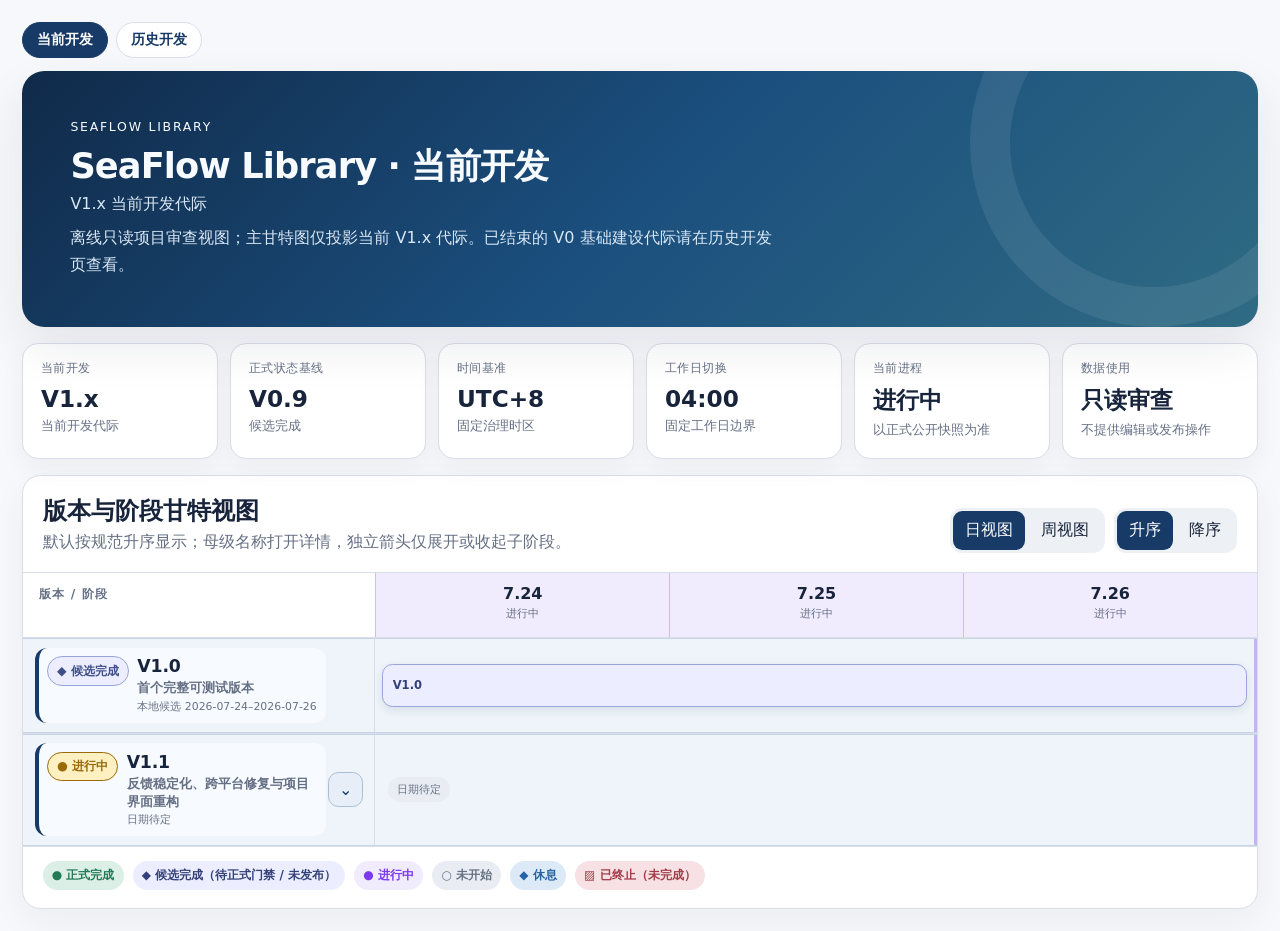
==== commit 63eae607: "project-control: publish V1.1 gray-ready status" ====
--- a/index.html
+++ b/index.html
@@ -4,7 +4,7 @@
   <meta charset="utf-8">
   <meta name="viewport" content="width=device-width, initial-scale=1">
   <meta http-equiv="Content-Security-Policy" content="default-src 'none'; connect-src 'none'; script-src 'unsafe-inline'; style-src 'unsafe-inline'; img-src data:; font-src 'none'; base-uri 'none'; form-action 'none'">
-  <title>SeaFlow Library · 项目介绍与控制</title>
+  <title>SeaFlow Library · 当前开发</title>
   <style>
     :root {
       color-scheme: light;
@@ -26,6 +26,9 @@
       --gray-soft: #e9edf3;
       --blue: #2764a5;
       --blue-soft: #dceaf8;
+      --purple: #7c3aed;
+      --purple-soft: rgba(139, 92, 246, 0.12);
+      --purple-line: rgba(124, 58, 237, 0.28);
       --red: #a13d49;
       --red-soft: #f7e1e4;
       --shadow: 0 1.2rem 3rem rgba(23, 36, 59, 0.09);
@@ -37,6 +40,11 @@
     button:focus-visible { outline: 0.2rem solid #1f77d0; outline-offset: 0.18rem; }
     .visually-hidden { position: absolute; inline-size: 1px; block-size: 1px; margin: -1px; padding: 0; overflow: hidden; clip-path: inset(50rem); white-space: nowrap; border: 0; }
     .page-shell { --columns: var(--day-columns); max-inline-size: 96rem; margin-inline: auto; padding: 1.4rem; }
+    .generation-nav { display: flex; flex-wrap: wrap; gap: 0.55rem; margin-block-end: 0.8rem; }
+    .generation-nav a { border: 0.08rem solid var(--line); border-radius: 50rem; padding: 0.5rem 0.85rem; color: var(--navy); background: var(--panel); font-size: 0.85rem; font-weight: 760; text-decoration: none; }
+    .generation-nav a:hover { border-color: var(--navy); background: var(--navy-soft); }
+    .generation-nav a[aria-current="page"] { color: #ffffff; border-color: var(--navy); background: var(--navy); }
+    .generation-nav a:focus-visible { outline: 0.2rem solid #1f77d0; outline-offset: 0.18rem; }
     .hero {
       position: relative;
       overflow: hidden;
@@ -87,8 +95,9 @@
     .axis-cell { min-block-size: 4rem; padding: 0.7rem 0.45rem; border-inline-start: 0.08rem solid var(--line); text-align: center; }
     .axis-cell strong, .axis-cell small { display: block; }
     .axis-cell small { margin-block-start: 0.25rem; color: var(--muted); font-size: 0.68rem; }
-    .axis-cell[data-state="in_progress"] { background: var(--yellow-soft); }
+    .axis-cell[data-state="in_progress"] { border-color: var(--purple-line); background: var(--purple-soft); }
     .axis-cell[data-state="rest"] { background: var(--blue-soft); }
+    .axis-cell[data-state="not_started"] { border: 0.08rem dashed #9ea7b6; background: transparent; }
     .week-axis-cell, .week-timeline-cell { display: none; }
     [data-view="weekly"] { --columns: var(--week-columns); --cell-min: 12rem; }
     [data-view="weekly"] .day-axis-cell, [data-view="weekly"] .day-timeline-cell { display: none; }
@@ -119,6 +128,7 @@
     .record-trigger-substage .record-title { font-size: 0.72rem; }
     .status-badge { align-self: start; grid-row: 1 / span 2; border-radius: 50rem; padding: 0.22rem 0.42rem; font-size: 0.68rem; font-weight: 750; white-space: nowrap; }
     .status-badge[data-status="completed"] { color: var(--green); background: var(--green-soft); }
+    .status-badge[data-status="candidate_completed"] { color: #3f4f88; background: #eceeff; border: 0.08rem solid #9aa5d9; }
     .status-badge[data-status="in_progress"] { color: var(--yellow); background: var(--yellow-soft); }
     .status-badge[data-status="not_started"] { color: var(--gray); background: var(--gray-soft); }
     .status-badge[data-status="terminated_incomplete"] { color: var(--red); background: var(--red-soft); }
@@ -128,13 +138,15 @@
     .timeline-grid { position: relative; align-items: stretch; }
     .timeline-cell { grid-row: 1; min-block-size: 5.8rem; border-inline-start: 0.08rem solid var(--line); background: #ffffff; }
     .gantt-row-substage .timeline-cell { min-block-size: 3.9rem; background: #fbfcfe; }
-    .timeline-cell[data-state="in_progress"] { background: #fffaf0; }
+    .timeline-cell[data-state="in_progress"] { border-color: var(--purple-line); background: var(--purple-soft); }
     .timeline-cell[data-state="rest"] { background: #f1f7fd; }
+    .timeline-cell[data-state="not_started"] { border: 0.08rem dashed #9ea7b6; background: transparent; }
     .timeline-bar { align-self: center; grid-row: 1; grid-column: var(--bar-start) / span var(--bar-span); z-index: 2; min-inline-size: 0; min-block-size: 2.7rem; margin: 0.42rem; border-radius: 0.65rem; padding: 0.45rem 0.6rem; overflow: hidden; white-space: nowrap; text-align: start; cursor: default; font-size: 0.72rem; font-weight: 750; box-shadow: 0 0.2rem 0.6rem rgba(23, 36, 59, 0.1); }
     .record-detail-trigger.timeline-bar { cursor: pointer; }
     .gantt-row-substage .timeline-bar { min-block-size: 1.7rem; margin-block: 0.35rem; padding-block: 0.24rem; font-size: 0.66rem; }
     .timeline-bar-label { display: block; min-inline-size: 0; overflow: hidden; text-overflow: ellipsis; white-space: nowrap; }
     .timeline-bar-completed { color: #14533c; background: var(--green-soft); border: 0.08rem solid #8bc9ad; }
+    .timeline-bar-candidate_completed { color: #344178; background: #eceeff; border: 0.08rem solid #9aa5d9; }
     .timeline-bar-in_progress { color: #704a00; background: var(--yellow-soft); border: 0.08rem solid #e0b64e; }
     .timeline-bar-not_started { color: #4f5a6c; background: var(--gray-soft); border: 0.08rem dashed #9ea7b6; }
     .timeline-bar-terminated_incomplete { color: #7d2934; background: var(--red-soft); border: 0.08rem solid #db9da5; }
@@ -144,7 +156,8 @@
     .legend { display: flex; flex-wrap: wrap; gap: 0.55rem; padding: 0.9rem 1.2rem 1.15rem; border-block-start: 0.08rem solid var(--line); }
     .legend span { border-radius: 50rem; padding: 0.35rem 0.58rem; font-size: 0.75rem; font-weight: 700; }
     .legend-completed { color: var(--green); background: var(--green-soft); }
-    .legend-progress { color: var(--yellow); background: var(--yellow-soft); }
+    .legend-candidate { color: #344178; background: #eceeff; }
+    .legend-progress { color: var(--purple); background: var(--purple-soft); }
     .legend-planned { color: var(--gray); background: var(--gray-soft); }
     .legend-rest { color: var(--blue); background: var(--blue-soft); }
     .legend-terminated { color: var(--red); background: var(--red-soft); }
@@ -209,17 +222,21 @@
     <span class="tooltip-date" id="tooltip-date"></span>
     <span class="tooltip-summary" id="tooltip-summary"></span>
   </div>
-  <main class="page-shell" data-project-control-ui data-generator-version="1.2.0" data-view="daily" data-order="ascending" data-fallback-active="false" style="--day-columns:15;--week-columns:3">
+  <main class="page-shell" data-project-control-ui data-generator-version="1.6.0" data-view="daily" data-order="ascending" data-fallback-active="false" style="--day-columns:3;--week-columns:2">
+    <nav class="generation-nav" aria-label="开发代际导航">
+      <a href="index.html" aria-current="page">当前开发</a>
+      <a href="history.html">历史开发</a>
+    </nav>
     <header class="hero" aria-labelledby="page-title">
       <p class="eyebrow">SeaFlow Library</p>
-      <h1 id="page-title">SeaFlow Library · 项目介绍与控制</h1>
-      <p class="hero-tagline">项目状态，清晰到每一个正式工作日</p>
-      <p class="hero-copy">离线只读项目审查视图；点击母级版本名称或其时间条可查看该版本详情。</p>
+      <h1 id="page-title">SeaFlow Library · 当前开发</h1>
+      <p class="hero-tagline">V1.x 当前开发代际</p>
+      <p class="hero-copy">离线只读项目审查视图；主甘特图仅投影当前 V1.x 代际。已结束的 V0 基础建设代际请在历史开发页查看。</p>
     </header>
     <section class="fallback-notice" role="alert" hidden>数据校验失败，当前显示上一有效快照</section>
     <section class="summary-grid" aria-label="当前项目状态摘要">
-      <article class="summary-card"><span>当前版本</span><strong>V0.9</strong><small>进行中</small></article>
-      <article class="summary-card"><span>当前阶段</span><strong>V0.9B</strong><small>进行中</small></article>
+      <article class="summary-card"><span>当前开发</span><strong>V1.x</strong><small>当前开发代际</small></article>
+      <article class="summary-card"><span>正式状态基线</span><strong>V0.9</strong><small>候选完成</small></article>
       <article class="summary-card"><span>时间基准</span><strong>UTC+8</strong><small>固定治理时区</small></article>
       <article class="summary-card"><span>工作日切换</span><strong>04:00</strong><small>固定工作日边界</small></article>
       <article class="summary-card"><span>当前进程</span><strong>进行中</strong><small>以正式公开快照为准</small></article>
@@ -242,39 +259,16 @@
       </div>
       <div class="gantt-scroll" id="gantt-scroll" tabindex="0" aria-label="可横向滚动的项目时间轴">
         <div class="gantt-canvas">
-          <div class="gantt-header"><div class="record-heading">版本 / 阶段</div><div class="axis-grid"><span class="axis-cell day-axis-cell" data-date="2026-07-09" data-state="development"><strong>7.9</strong><small>开发</small></span>
-<span class="axis-cell day-axis-cell" data-date="2026-07-10" data-state="development"><strong>7.10</strong><small>开发</small></span>
-<span class="axis-cell day-axis-cell" data-date="2026-07-11" data-state="development"><strong>7.11</strong><small>开发</small></span>
-<span class="axis-cell day-axis-cell" data-date="2026-07-12" data-state="development"><strong>7.12</strong><small>开发</small></span>
-<span class="axis-cell day-axis-cell" data-date="2026-07-13" data-state="development"><strong>7.13</strong><small>开发</small></span>
-<span class="axis-cell day-axis-cell" data-date="2026-07-14" data-state="development"><strong>7.14</strong><small>开发</small></span>
-<span class="axis-cell day-axis-cell" data-date="2026-07-15" data-state="development"><strong>7.15</strong><small>开发</small></span>
-<span class="axis-cell day-axis-cell" data-date="2026-07-16" data-state="development"><strong>7.16</strong><small>开发</small></span>
-<span class="axis-cell day-axis-cell" data-date="2026-07-17" data-state="development"><strong>7.17</strong><small>开发</small></span>
-<span class="axis-cell day-axis-cell" data-date="2026-07-18" data-state="development"><strong>7.18</strong><small>开发</small></span>
-<span class="axis-cell day-axis-cell" data-date="2026-07-19" data-state="development"><strong>7.19</strong><small>开发</small></span>
-<span class="axis-cell day-axis-cell" data-date="2026-07-20" data-state="development"><strong>7.20</strong><small>开发</small></span>
-<span class="axis-cell day-axis-cell" data-date="2026-07-21" data-state="development"><strong>7.21</strong><small>开发</small></span>
-<span class="axis-cell day-axis-cell" data-date="2026-07-22" data-state="development"><strong>7.22</strong><small>开发</small></span>
-<span class="axis-cell day-axis-cell" data-date="2026-07-23" data-state="in_progress"><strong>7.23</strong><small>进行中</small></span><span class="axis-cell week-axis-cell"><strong>第1工作周｜7.9–7.12</strong><small>内容截至 07-12</small></span>
-<span class="axis-cell week-axis-cell"><strong>第2工作周｜7.13–7.19</strong><small>内容截至 07-19</small></span>
-<span class="axis-cell week-axis-cell"><strong>第3工作周｜7.20–7.26</strong><small>内容截至 07-23</small></span></div></div>
-          <ol class="gantt-groups-list" id="gantt-groups" aria-label="版本与阶段层级"><li class="gantt-group gantt-parent-item" data-canonical-order="0" aria-level="1"><div class="gantt-row gantt-row-major" data-record-key="FOUNDATION" data-status="completed"><div class="record-cell"><button type="button" class="record-detail-trigger record-tooltip-trigger record-trigger record-trigger-major" data-record-key="FOUNDATION" aria-expanded="false" aria-controls="detail-panel" aria-describedby="record-description-FOUNDATION"><span class="status-badge" data-status="completed"><span aria-hidden="true">●</span> 已完成</span><span class="record-id">FOUNDATION</span><span class="record-title">基础建设</span><span class="record-dates">实际 2026-07-07–2026-07-08 · 历史边界前开始</span></button><span class="visually-hidden" id="record-description-FOUNDATION">基础建设；状态：已完成；日期：实际 2026-07-07–2026-07-08 · 历史边界前开始</span></div><div class="timeline-grid"><span class="timeline-cell day-timeline-cell" data-state="development"></span><span class="timeline-cell day-timeline-cell" data-state="development"></span><span class="timeline-cell day-timeline-cell" data-state="development"></span><span class="timeline-cell day-timeline-cell" data-state="development"></span><span class="timeline-cell day-timeline-cell" data-state="development"></span><span class="timeline-cell day-timeline-cell" data-state="development"></span><span class="timeline-cell day-timeline-cell" data-state="development"></span><span class="timeline-cell day-timeline-cell" data-state="development"></span><span class="timeline-cell day-timeline-cell" data-state="development"></span><span class="timeline-cell day-timeline-cell" data-state="development"></span><span class="timeline-cell day-timeline-cell" data-state="development"></span><span class="timeline-cell day-timeline-cell" data-state="development"></span><span class="timeline-cell day-timeline-cell" data-state="development"></span><span class="timeline-cell day-timeline-cell" data-state="development"></span><span class="timeline-cell day-timeline-cell" data-state="in_progress"></span><span class="timeline-cell week-timeline-cell"></span><span class="timeline-cell week-timeline-cell"></span><span class="timeline-cell week-timeline-cell"></span><button type="button" class="record-detail-trigger record-tooltip-trigger timeline-bar timeline-bar-completed timeline-bar-clipped" data-record-key="FOUNDATION" data-status="completed" data-day-start="1" data-day-span="1" data-week-start="1" data-week-span="1" aria-describedby="record-description-FOUNDATION" style="--bar-start:1;--bar-span:1" aria-expanded="false" aria-controls="detail-panel"><span class="timeline-bar-label">FOUNDATION</span></button></div></div></li>
-<li class="gantt-group gantt-parent-item" data-canonical-order="1" aria-level="1"><div class="gantt-row gantt-row-major" data-record-key="V0.1" data-status="completed"><div class="record-cell"><button type="button" class="record-detail-trigger record-tooltip-trigger record-trigger record-trigger-major" data-record-key="V0.1" aria-expanded="false" aria-controls="detail-panel" aria-describedby="record-description-V0.1"><span class="status-badge" data-status="completed"><span aria-hidden="true">●</span> 已完成</span><span class="record-id">V0.1</span><span class="record-title">中国海商法检索与说明</span><span class="record-dates">实际 2026-07-07–2026-07-09 · 历史边界前开始</span></button><span class="visually-hidden" id="record-description-V0.1">中国海商法检索与说明；状态：已完成；日期：实际 2026-07-07–2026-07-09 · 历史边界前开始</span></div><div class="timeline-grid"><span class="timeline-cell day-timeline-cell" data-state="development"></span><span class="timeline-cell day-timeline-cell" data-state="development"></span><span class="timeline-cell day-timeline-cell" data-state="development"></span><span class="timeline-cell day-timeline-cell" data-state="development"></span><span class="timeline-cell day-timeline-cell" data-state="development"></span><span class="timeline-cell day-timeline-cell" data-state="development"></span><span class="timeline-cell day-timeline-cell" data-state="development"></span><span class="timeline-cell day-timeline-cell" data-state="development"></span><span class="timeline-cell day-timeline-cell" data-state="development"></span><span class="timeline-cell day-timeline-cell" data-state="development"></span><span class="timeline-cell day-timeline-cell" data-state="development"></span><span class="timeline-cell day-timeline-cell" data-state="development"></span><span class="timeline-cell day-timeline-cell" data-state="development"></span><span class="timeline-cell day-timeline-cell" data-state="development"></span><span class="timeline-cell day-timeline-cell" data-state="in_progress"></span><span class="timeline-cell week-timeline-cell"></span><span class="timeline-cell week-timeline-cell"></span><span class="timeline-cell week-timeline-cell"></span><button type="button" class="record-detail-trigger record-tooltip-trigger timeline-bar timeline-bar-completed timeline-bar-clipped" data-record-key="V0.1" data-status="completed" data-day-start="1" data-day-span="1" data-week-start="1" data-week-span="1" aria-describedby="record-description-V0.1" style="--bar-start:1;--bar-span:1" aria-expanded="false" aria-controls="detail-panel"><span class="timeline-bar-label">V0.1</span></button></div></div></li>
-<li class="gantt-group gantt-parent-item" data-canonical-order="2" aria-level="1"><div class="gantt-row gantt-row-major" data-record-key="V0.2" data-status="completed"><div class="record-cell"><button type="button" class="record-detail-trigger record-tooltip-trigger record-trigger record-trigger-major" data-record-key="V0.2" aria-expanded="false" aria-controls="detail-panel" aria-describedby="record-description-V0.2"><span class="status-badge" data-status="completed"><span aria-hidden="true">●</span> 已完成</span><span class="record-id">V0.2</span><span class="record-title">日本海上货物运输法检索</span><span class="record-dates">实际 2026-07-09–2026-07-11</span></button><span class="visually-hidden" id="record-description-V0.2">日本海上货物运输法检索；状态：已完成；日期：实际 2026-07-09–2026-07-11</span></div><div class="timeline-grid"><span class="timeline-cell day-timeline-cell" data-state="development"></span><span class="timeline-cell day-timeline-cell" data-state="development"></span><span class="timeline-cell day-timeline-cell" data-state="development"></span><span class="timeline-cell day-timeline-cell" data-state="development"></span><span class="timeline-cell day-timeline-cell" data-state="development"></span><span class="timeline-cell day-timeline-cell" data-state="development"></span><span class="timeline-cell day-timeline-cell" data-state="development"></span><span class="timeline-cell day-timeline-cell" data-state="development"></span><span class="timeline-cell day-timeline-cell" data-state="development"></span><span class="timeline-cell day-timeline-cell" data-state="development"></span><span class="timeline-cell day-timeline-cell" data-state="development"></span><span class="timeline-cell day-timeline-cell" data-state="development"></span><span class="timeline-cell day-timeline-cell" data-state="development"></span><span class="timeline-cell day-timeline-cell" data-state="development"></span><span class="timeline-cell day-timeline-cell" data-state="in_progress"></span><span class="timeline-cell week-timeline-cell"></span><span class="timeline-cell week-timeline-cell"></span><span class="timeline-cell week-timeline-cell"></span><button type="button" class="record-detail-trigger record-tooltip-trigger timeline-bar timeline-bar-completed" data-record-key="V0.2" data-status="completed" data-day-start="1" data-day-span="3" data-week-start="1" data-week-span="1" aria-describedby="record-description-V0.2" style="--bar-start:1;--bar-span:3" aria-expanded="false" aria-controls="detail-panel"><span class="timeline-bar-label">V0.2</span></button></div></div></li>
-<li class="gantt-group gantt-parent-item" data-canonical-order="3" aria-level="1"><div class="gantt-row gantt-row-major" data-record-key="V0.3" data-status="completed"><div class="record-cell"><button type="button" class="record-detail-trigger record-tooltip-trigger record-trigger record-trigger-major" data-record-key="V0.3" aria-expanded="false" aria-controls="detail-panel" aria-describedby="record-description-V0.3"><span class="status-badge" data-status="completed"><span aria-hidden="true">●</span> 已完成</span><span class="record-id">V0.3</span><span class="record-title">日本法受约束说明</span><span class="record-dates">实际 2026-07-11</span></button><span class="visually-hidden" id="record-description-V0.3">日本法受约束说明；状态：已完成；日期：实际 2026-07-11</span></div><div class="timeline-grid"><span class="timeline-cell day-timeline-cell" data-state="development"></span><span class="timeline-cell day-timeline-cell" data-state="development"></span><span class="timeline-cell day-timeline-cell" data-state="development"></span><span class="timeline-cell day-timeline-cell" data-state="development"></span><span class="timeline-cell day-timeline-cell" data-state="development"></span><span class="timeline-cell day-timeline-cell" data-state="development"></span><span class="timeline-cell day-timeline-cell" data-state="development"></span><span class="timeline-cell day-timeline-cell" data-state="development"></span><span class="timeline-cell day-timeline-cell" data-state="development"></span><span class="timeline-cell day-timeline-cell" data-state="development"></span><span class="timeline-cell day-timeline-cell" data-state="development"></span><span class="timeline-cell day-timeline-cell" data-state="development"></span><span class="timeline-cell day-timeline-cell" data-state="development"></span><span class="timeline-cell day-timeline-cell" data-state="development"></span><span class="timeline-cell day-timeline-cell" data-state="in_progress"></span><span class="timeline-cell week-timeline-cell"></span><span class="timeline-cell week-timeline-cell"></span><span class="timeline-cell week-timeline-cell"></span><button type="button" class="record-detail-trigger record-tooltip-trigger timeline-bar timeline-bar-completed" data-record-key="V0.3" data-status="completed" data-day-start="3" data-day-span="1" data-week-start="1" data-week-span="1" aria-describedby="record-description-V0.3" style="--bar-start:3;--bar-span:1" aria-expanded="false" aria-controls="detail-panel"><span class="timeline-bar-label">V0.3</span></button></div></div></li>
-<li class="gantt-group gantt-parent-item" data-canonical-order="4" aria-level="1"><div class="gantt-row gantt-row-major" data-record-key="V0.4" data-status="completed"><div class="record-cell"><button type="button" class="record-detail-trigger record-tooltip-trigger record-trigger record-trigger-major" data-record-key="V0.4" aria-expanded="false" aria-controls="detail-panel" aria-describedby="record-description-V0.4"><span class="status-badge" data-status="completed"><span aria-hidden="true">●</span> 已完成</span><span class="record-id">V0.4</span><span class="record-title">海牙—维斯比规则结构化法源</span><span class="record-dates">实际 2026-07-11–2026-07-12</span></button><span class="visually-hidden" id="record-description-V0.4">海牙—维斯比规则结构化法源；状态：已完成；日期：实际 2026-07-11–2026-07-12</span></div><div class="timeline-grid"><span class="timeline-cell day-timeline-cell" data-state="development"></span><span class="timeline-cell day-timeline-cell" data-state="development"></span><span class="timeline-cell day-timeline-cell" data-state="development"></span><span class="timeline-cell day-timeline-cell" data-state="development"></span><span class="timeline-cell day-timeline-cell" data-state="development"></span><span class="timeline-cell day-timeline-cell" data-state="development"></span><span class="timeline-cell day-timeline-cell" data-state="development"></span><span class="timeline-cell day-timeline-cell" data-state="development"></span><span class="timeline-cell day-timeline-cell" data-state="development"></span><span class="timeline-cell day-timeline-cell" data-state="development"></span><span class="timeline-cell day-timeline-cell" data-state="development"></span><span class="timeline-cell day-timeline-cell" data-state="development"></span><span class="timeline-cell day-timeline-cell" data-state="development"></span><span class="timeline-cell day-timeline-cell" data-state="development"></span><span class="timeline-cell day-timeline-cell" data-state="in_progress"></span><span class="timeline-cell week-timeline-cell"></span><span class="timeline-cell week-timeline-cell"></span><span class="timeline-cell week-timeline-cell"></span><button type="button" class="record-detail-trigger record-tooltip-trigger timeline-bar timeline-bar-completed" data-record-key="V0.4" data-status="completed" data-day-start="3" data-day-span="2" data-week-start="1" data-week-span="1" aria-describedby="record-description-V0.4" style="--bar-start:3;--bar-span:2" aria-expanded="false" aria-controls="detail-panel"><span class="timeline-bar-label">V0.4</span></button></div></div></li>
-<li class="gantt-group gantt-parent-item" data-canonical-order="5" aria-level="1"><div class="gantt-row gantt-row-major" data-record-key="V0.5" data-status="completed"><div class="record-cell"><button type="button" class="record-detail-trigger record-tooltip-trigger record-trigger record-trigger-major" data-record-key="V0.5" aria-expanded="false" aria-controls="detail-panel" aria-describedby="record-description-V0.5"><span class="status-badge" data-status="completed"><span aria-hidden="true">●</span> 已完成</span><span class="record-id">V0.5</span><span class="record-title">生态环境法结构化法源</span><span class="record-dates">实际 2026-07-12–2026-07-13</span></button><span class="visually-hidden" id="record-description-V0.5">生态环境法结构化法源；状态：已完成；日期：实际 2026-07-12–2026-07-13</span></div><div class="timeline-grid"><span class="timeline-cell day-timeline-cell" data-state="development"></span><span class="timeline-cell day-timeline-cell" data-state="development"></span><span class="timeline-cell day-timeline-cell" data-state="development"></span><span class="timeline-cell day-timeline-cell" data-state="development"></span><span class="timeline-cell day-timeline-cell" data-state="development"></span><span class="timeline-cell day-timeline-cell" data-state="development"></span><span class="timeline-cell day-timeline-cell" data-state="development"></span><span class="timeline-cell day-timeline-cell" data-state="development"></span><span class="timeline-cell day-timeline-cell" data-state="development"></span><span class="timeline-cell day-timeline-cell" data-state="development"></span><span class="timeline-cell day-timeline-cell" data-state="development"></span><span class="timeline-cell day-timeline-cell" data-state="development"></span><span class="timeline-cell day-timeline-cell" data-state="development"></span><span class="timeline-cell day-timeline-cell" data-state="development"></span><span class="timeline-cell day-timeline-cell" data-state="in_progress"></span><span class="timeline-cell week-timeline-cell"></span><span class="timeline-cell week-timeline-cell"></span><span class="timeline-cell week-timeline-cell"></span><button type="button" class="record-detail-trigger record-tooltip-trigger timeline-bar timeline-bar-completed" data-record-key="V0.5" data-status="completed" data-day-start="4" data-day-span="2" data-week-start="1" data-week-span="2" aria-describedby="record-description-V0.5" style="--bar-start:4;--bar-span:2" aria-expanded="false" aria-controls="detail-panel"><span class="timeline-bar-label">V0.5</span></button></div></div></li>
-<li class="gantt-group gantt-parent-item" data-canonical-order="6" aria-level="1"><div class="gantt-row gantt-row-major" data-record-key="V0.6" data-status="completed"><div class="record-cell"><button type="button" class="record-detail-trigger record-tooltip-trigger record-trigger record-trigger-major" data-record-key="V0.6" aria-expanded="false" aria-controls="detail-panel" aria-describedby="record-description-V0.6"><span class="status-badge" data-status="completed"><span aria-hidden="true">●</span> 已完成</span><span class="record-id">V0.6</span><span class="record-title">法源能力编排与网关</span><span class="record-dates">实际 2026-07-14–2026-07-15</span></button><span class="visually-hidden" id="record-description-V0.6">法源能力编排与网关；状态：已完成；日期：实际 2026-07-14–2026-07-15</span></div><div class="timeline-grid"><span class="timeline-cell day-timeline-cell" data-state="development"></span><span class="timeline-cell day-timeline-cell" data-state="development"></span><span class="timeline-cell day-timeline-cell" data-state="development"></span><span class="timeline-cell day-timeline-cell" data-state="development"></span><span class="timeline-cell day-timeline-cell" data-state="development"></span><span class="timeline-cell day-timeline-cell" data-state="development"></span><span class="timeline-cell day-timeline-cell" data-state="development"></span><span class="timeline-cell day-timeline-cell" data-state="development"></span><span class="timeline-cell day-timeline-cell" data-state="development"></span><span class="timeline-cell day-timeline-cell" data-state="development"></span><span class="timeline-cell day-timeline-cell" data-state="development"></span><span class="timeline-cell day-timeline-cell" data-state="development"></span><span class="timeline-cell day-timeline-cell" data-state="development"></span><span class="timeline-cell day-timeline-cell" data-state="development"></span><span class="timeline-cell day-timeline-cell" data-state="in_progress"></span><span class="timeline-cell week-timeline-cell"></span><span class="timeline-cell week-timeline-cell"></span><span class="timeline-cell week-timeline-cell"></span><button type="button" class="record-detail-trigger record-tooltip-trigger timeline-bar timeline-bar-completed" data-record-key="V0.6" data-status="completed" data-day-start="6" data-day-span="2" data-week-start="2" data-week-span="1" aria-describedby="record-description-V0.6" style="--bar-start:6;--bar-span:2" aria-expanded="false" aria-controls="detail-panel"><span class="timeline-bar-label">V0.6</span></button></div></div></li>
-<li class="gantt-group gantt-parent-item" data-canonical-order="7" aria-level="1"><div class="gantt-row gantt-row-major" data-record-key="V0.7" data-status="completed"><div class="record-cell"><button type="button" class="record-detail-trigger record-tooltip-trigger record-trigger record-trigger-major" data-record-key="V0.7" aria-expanded="false" aria-controls="detail-panel" aria-describedby="record-description-V0.7"><span class="status-badge" data-status="completed"><span aria-hidden="true">●</span> 已完成</span><span class="record-id">V0.7</span><span class="record-title">《联合国海洋法公约》法源包</span><span class="record-dates">实际 2026-07-15–2026-07-16</span></button><span class="visually-hidden" id="record-description-V0.7">《联合国海洋法公约》法源包；状态：已完成；日期：实际 2026-07-15–2026-07-16</span></div><div class="timeline-grid"><span class="timeline-cell day-timeline-cell" data-state="development"></span><span class="timeline-cell day-timeline-cell" data-state="development"></span><span class="timeline-cell day-timeline-cell" data-state="development"></span><span class="timeline-cell day-timeline-cell" data-state="development"></span><span class="timeline-cell day-timeline-cell" data-state="development"></span><span class="timeline-cell day-timeline-cell" data-state="development"></span><span class="timeline-cell day-timeline-cell" data-state="development"></span><span class="timeline-cell day-timeline-cell" data-state="development"></span><span class="timeline-cell day-timeline-cell" data-state="development"></span><span class="timeline-cell day-timeline-cell" data-state="development"></span><span class="timeline-cell day-timeline-cell" data-state="development"></span><span class="timeline-cell day-timeline-cell" data-state="development"></span><span class="timeline-cell day-timeline-cell" data-state="development"></span><span class="timeline-cell day-timeline-cell" data-state="development"></span><span class="timeline-cell day-timeline-cell" data-state="in_progress"></span><span class="timeline-cell week-timeline-cell"></span><span class="timeline-cell week-timeline-cell"></span><span class="timeline-cell week-timeline-cell"></span><button type="button" class="record-detail-trigger record-tooltip-trigger timeline-bar timeline-bar-completed" data-record-key="V0.7" data-status="completed" data-day-start="7" data-day-span="2" data-week-start="2" data-week-span="1" aria-describedby="record-description-V0.7" style="--bar-start:7;--bar-span:2" aria-expanded="false" aria-controls="detail-panel"><span class="timeline-bar-label">V0.7</span></button></div></div></li>
-<li class="gantt-group gantt-parent-item" data-canonical-order="8" aria-level="1"><div class="gantt-row gantt-row-major" data-record-key="V0.8" data-status="completed"><div class="record-cell"><button type="button" class="record-detail-trigger record-tooltip-trigger record-trigger record-trigger-major" data-record-key="V0.8" aria-expanded="false" aria-controls="detail-panel" aria-describedby="record-description-V0.8"><span class="status-badge" data-status="completed"><span aria-hidden="true">●</span> 已完成</span><span class="record-id">V0.8</span><span class="record-title">项目控制与动态甘特图</span><span class="record-dates">实际 2026-07-17–2026-07-22</span></button><span class="visually-hidden" id="record-description-V0.8">项目控制与动态甘特图；状态：已完成；日期：实际 2026-07-17–2026-07-22</span></div><div class="timeline-grid"><span class="timeline-cell day-timeline-cell" data-state="development"></span><span class="timeline-cell day-timeline-cell" data-state="development"></span><span class="timeline-cell day-timeline-cell" data-state="development"></span><span class="timeline-cell day-timeline-cell" data-state="development"></span><span class="timeline-cell day-timeline-cell" data-state="development"></span><span class="timeline-cell day-timeline-cell" data-state="development"></span><span class="timeline-cell day-timeline-cell" data-state="development"></span><span class="timeline-cell day-timeline-cell" data-state="development"></span><span class="timeline-cell day-timeline-cell" data-state="development"></span><span class="timeline-cell day-timeline-cell" data-state="development"></span><span class="timeline-cell day-timeline-cell" data-state="development"></span><span class="timeline-cell day-timeline-cell" data-state="development"></span><span class="timeline-cell day-timeline-cell" data-state="development"></span><span class="timeline-cell day-timeline-cell" data-state="development"></span><span class="timeline-cell day-timeline-cell" data-state="in_progress"></span><span class="timeline-cell week-timeline-cell"></span><span class="timeline-cell week-timeline-cell"></span><span class="timeline-cell week-timeline-cell"></span><button type="button" class="record-detail-trigger record-tooltip-trigger timeline-bar timeline-bar-completed" data-record-key="V0.8" data-status="completed" data-day-start="9" data-day-span="6" data-week-start="2" data-week-span="2" aria-describedby="record-description-V0.8" style="--bar-start:9;--bar-span:6" aria-expanded="false" aria-controls="detail-panel"><span class="timeline-bar-label">V0.8</span></button></div></div></li>
-<li class="gantt-group gantt-parent-item" data-canonical-order="9" aria-level="1"><div class="gantt-row gantt-row-major" data-record-key="V0.9" data-status="in_progress"><div class="record-cell"><button type="button" class="record-detail-trigger record-tooltip-trigger record-trigger record-trigger-major" data-record-key="V0.9" aria-expanded="false" aria-controls="detail-panel" aria-describedby="record-description-V0.9"><span class="status-badge" data-status="in_progress"><span aria-hidden="true">●</span> 进行中</span><span class="record-id">V0.9</span><span class="record-title">法律研究问答规划</span><span class="record-dates">实际 2026-07-22–2026-07-23</span></button><button type="button" class="major-expand" data-expand-key="V0.9" aria-expanded="false" aria-controls="substage-list-V0.9" aria-label="展开 V0.9 子阶段"><span class="major-expand-icon" aria-hidden="true">⌄</span></button><span class="visually-hidden" id="record-description-V0.9">法律研究问答规划；状态：进行中；日期：实际 2026-07-22–2026-07-23</span></div><div class="timeline-grid"><span class="timeline-cell day-timeline-cell" data-state="development"></span><span class="timeline-cell day-timeline-cell" data-state="development"></span><span class="timeline-cell day-timeline-cell" data-state="development"></span><span class="timeline-cell day-timeline-cell" data-state="development"></span><span class="timeline-cell day-timeline-cell" data-state="development"></span><span class="timeline-cell day-timeline-cell" data-state="development"></span><span class="timeline-cell day-timeline-cell" data-state="development"></span><span class="timeline-cell day-timeline-cell" data-state="development"></span><span class="timeline-cell day-timeline-cell" data-state="development"></span><span class="timeline-cell day-timeline-cell" data-state="development"></span><span class="timeline-cell day-timeline-cell" data-state="development"></span><span class="timeline-cell day-timeline-cell" data-state="development"></span><span class="timeline-cell day-timeline-cell" data-state="development"></span><span class="timeline-cell day-timeline-cell" data-state="development"></span><span class="timeline-cell day-timeline-cell" data-state="in_progress"></span><span class="timeline-cell week-timeline-cell"></span><span class="timeline-cell week-timeline-cell"></span><span class="timeline-cell week-timeline-cell"></span><button type="button" class="record-detail-trigger record-tooltip-trigger timeline-bar timeline-bar-in_progress" data-record-key="V0.9" data-status="in_progress" data-day-start="14" data-day-span="2" data-week-start="3" data-week-span="1" aria-describedby="record-description-V0.9" style="--bar-start:14;--bar-span:2" aria-expanded="false" aria-controls="detail-panel"><span class="timeline-bar-label">V0.9</span></button></div></div><ol class="gantt-substage-list" id="substage-list-V0.9" hidden aria-label="V0.9 子阶段"><li class="gantt-row gantt-row-substage" data-record-key="V0.9A" data-status="completed" aria-level="2"><div class="record-cell"><div class="record-tooltip-trigger record-trigger record-trigger-substage" data-record-key="V0.9A" aria-describedby="record-description-V0.9A"><span class="status-badge" data-status="completed"><span aria-hidden="true">●</span> 已完成</span><span class="record-id">V0.9A</span><span class="record-title">海珊身份、雇佣状态与权限合同</span><span class="record-dates">实际 2026-07-22</span></div><span class="visually-hidden" id="record-description-V0.9A">海珊身份、雇佣状态与权限合同；状态：已完成；日期：实际 2026-07-22</span></div><div class="timeline-grid"><span class="timeline-cell day-timeline-cell" data-state="development"></span><span class="timeline-cell day-timeline-cell" data-state="development"></span><span class="timeline-cell day-timeline-cell" data-state="development"></span><span class="timeline-cell day-timeline-cell" data-state="development"></span><span class="timeline-cell day-timeline-cell" data-state="development"></span><span class="timeline-cell day-timeline-cell" data-state="development"></span><span class="timeline-cell day-timeline-cell" data-state="development"></span><span class="timeline-cell day-timeline-cell" data-state="development"></span><span class="timeline-cell day-timeline-cell" data-state="development"></span><span class="timeline-cell day-timeline-cell" data-state="development"></span><span class="timeline-cell day-timeline-cell" data-state="development"></span><span class="timeline-cell day-timeline-cell" data-state="development"></span><span class="timeline-cell day-timeline-cell" data-state="development"></span><span class="timeline-cell day-timeline-cell" data-state="development"></span><span class="timeline-cell day-timeline-cell" data-state="in_progress"></span><span class="timeline-cell week-timeline-cell"></span><span class="timeline-cell week-timeline-cell"></span><span class="timeline-cell week-timeline-cell"></span><span class="record-tooltip-trigger timeline-bar timeline-bar-completed substage-timeline-bar" data-record-key="V0.9A" data-status="completed" data-day-start="14" data-day-span="1" data-week-start="3" data-week-span="1" aria-describedby="record-description-V0.9A" style="--bar-start:14;--bar-span:1"><span class="timeline-bar-label">V0.9A</span></span></div></li><li class="gantt-row gantt-row-substage" data-record-key="V0.9B" data-status="in_progress" aria-level="2"><div class="record-cell"><div class="record-tooltip-trigger record-trigger record-trigger-substage" data-record-key="V0.9B" aria-describedby="record-description-V0.9B"><span class="status-badge" data-status="in_progress"><span aria-hidden="true">●</span> 进行中</span><span class="record-id">V0.9B</span><span class="record-title">法源请求、分流、提案与 owner 决策</span><span class="record-dates">实际 2026-07-23</span></div><span class="visually-hidden" id="record-description-V0.9B">法源请求、分流、提案与 owner 决策；状态：进行中；日期：实际 2026-07-23</span></div><div class="timeline-grid"><span class="timeline-cell day-timeline-cell" data-state="development"></span><span class="timeline-cell day-timeline-cell" data-state="development"></span><span class="timeline-cell day-timeline-cell" data-state="development"></span><span class="timeline-cell day-timeline-cell" data-state="development"></span><span class="timeline-cell day-timeline-cell" data-state="development"></span><span class="timeline-cell day-timeline-cell" data-state="development"></span><span class="timeline-cell day-timeline-cell" data-state="development"></span><span class="timeline-cell day-timeline-cell" data-state="development"></span><span class="timeline-cell day-timeline-cell" data-state="development"></span><span class="timeline-cell day-timeline-cell" data-state="development"></span><span class="timeline-cell day-timeline-cell" data-state="development"></span><span class="timeline-cell day-timeline-cell" data-state="development"></span><span class="timeline-cell day-timeline-cell" data-state="development"></span><span class="timeline-cell day-timeline-cell" data-state="development"></span><span class="timeline-cell day-timeline-cell" data-state="in_progress"></span><span class="timeline-cell week-timeline-cell"></span><span class="timeline-cell week-timeline-cell"></span><span class="timeline-cell week-timeline-cell"></span><span class="record-tooltip-trigger timeline-bar timeline-bar-in_progress substage-timeline-bar" data-record-key="V0.9B" data-status="in_progress" data-day-start="15" data-day-span="1" data-week-start="3" data-week-span="1" aria-describedby="record-description-V0.9B" style="--bar-start:15;--bar-span:1"><span class="timeline-bar-label">V0.9B</span></span></div></li><li class="gantt-row gantt-row-substage" data-record-key="V0.9C" data-status="not_started" aria-level="2"><div class="record-cell"><div class="record-tooltip-trigger record-trigger record-trigger-substage" data-record-key="V0.9C" aria-describedby="record-description-V0.9C"><span class="status-badge" data-status="not_started"><span aria-hidden="true">○</span> 未开始</span><span class="record-id">V0.9C</span><span class="record-title">固定 legal-source-ingestion skill</span><span class="record-dates">日期待定 · 位于进行中边界</span></div><span class="visually-hidden" id="record-description-V0.9C">固定 legal-source-ingestion skill；状态：未开始；日期：日期待定 · 位于进行中边界</span></div><div class="timeline-grid"><span class="timeline-cell day-timeline-cell" data-state="development"></span><span class="timeline-cell day-timeline-cell" data-state="development"></span><span class="timeline-cell day-timeline-cell" data-state="development"></span><span class="timeline-cell day-timeline-cell" data-state="development"></span><span class="timeline-cell day-timeline-cell" data-state="development"></span><span class="timeline-cell day-timeline-cell" data-state="development"></span><span class="timeline-cell day-timeline-cell" data-state="development"></span><span class="timeline-cell day-timeline-cell" data-state="development"></span><span class="timeline-cell day-timeline-cell" data-state="development"></span><span class="timeline-cell day-timeline-cell" data-state="development"></span><span class="timeline-cell day-timeline-cell" data-state="development"></span><span class="timeline-cell day-timeline-cell" data-state="development"></span><span class="timeline-cell day-timeline-cell" data-state="development"></span><span class="timeline-cell day-timeline-cell" data-state="development"></span><span class="timeline-cell day-timeline-cell" data-state="in_progress"></span><span class="timeline-cell week-timeline-cell"></span><span class="timeline-cell week-timeline-cell"></span><span class="timeline-cell week-timeline-cell"></span><span class="record-tooltip-trigger timeline-bar timeline-bar-not_started timeline-bar-pending substage-timeline-bar" data-record-key="V0.9C" data-status="not_started" data-day-start="15" data-day-span="1" data-week-start="3" data-week-span="1" aria-describedby="record-description-V0.9C" style="--bar-start:15;--bar-span:1"><span class="timeline-bar-label">V0.9C</span></span></div></li><li class="gantt-row gantt-row-substage" data-record-key="V0.9D" data-status="not_started" aria-level="2"><div class="record-cell"><div class="record-tooltip-trigger record-trigger record-trigger-substage" data-record-key="V0.9D" aria-describedby="record-description-V0.9D"><span class="status-badge" data-status="not_started"><span aria-hidden="true">○</span> 未开始</span><span class="record-id">V0.9D</span><span class="record-title">Hamburg Rules 试用入库</span><span class="record-dates">日期待定 · 位于进行中边界</span></div><span class="visually-hidden" id="record-description-V0.9D">Hamburg Rules 试用入库；状态：未开始；日期：日期待定 · 位于进行中边界</span></div><div class="timeline-grid"><span class="timeline-cell day-timeline-cell" data-state="development"></span><span class="timeline-cell day-timeline-cell" data-state="development"></span><span class="timeline-cell day-timeline-cell" data-state="development"></span><span class="timeline-cell day-timeline-cell" data-state="development"></span><span class="timeline-cell day-timeline-cell" data-state="development"></span><span class="timeline-cell day-timeline-cell" data-state="development"></span><span class="timeline-cell day-timeline-cell" data-state="development"></span><span class="timeline-cell day-timeline-cell" data-state="development"></span><span class="timeline-cell day-timeline-cell" data-state="development"></span><span class="timeline-cell day-timeline-cell" data-state="development"></span><span class="timeline-cell day-timeline-cell" data-state="development"></span><span class="timeline-cell day-timeline-cell" data-state="development"></span><span class="timeline-cell day-timeline-cell" data-state="development"></span><span class="timeline-cell day-timeline-cell" data-state="development"></span><span class="timeline-cell day-timeline-cell" data-state="in_progress"></span><span class="timeline-cell week-timeline-cell"></span><span class="timeline-cell week-timeline-cell"></span><span class="timeline-cell week-timeline-cell"></span><span class="record-tooltip-trigger timeline-bar timeline-bar-not_started timeline-bar-pending substage-timeline-bar" data-record-key="V0.9D" data-status="not_started" data-day-start="15" data-day-span="1" data-week-start="3" data-week-span="1" aria-describedby="record-description-V0.9D" style="--bar-start:15;--bar-span:1"><span class="timeline-bar-label">V0.9D</span></span></div></li><li class="gantt-row gantt-row-substage" data-record-key="V0.9E" data-status="not_started" aria-level="2"><div class="record-cell"><div class="record-tooltip-trigger record-trigger record-trigger-substage" data-record-key="V0.9E" aria-describedby="record-description-V0.9E"><span class="status-badge" data-status="not_started"><span aria-hidden="true">○</span> 未开始</span><span class="record-id">V0.9E</span><span class="record-title">入职决定与 Agent 协作通知</span><span class="record-dates">日期待定 · 位于进行中边界</span></div><span class="visually-hidden" id="record-description-V0.9E">入职决定与 Agent 协作通知；状态：未开始；日期：日期待定 · 位于进行中边界</span></div><div class="timeline-grid"><span class="timeline-cell day-timeline-cell" data-state="development"></span><span class="timeline-cell day-timeline-cell" data-state="development"></span><span class="timeline-cell day-timeline-cell" data-state="development"></span><span class="timeline-cell day-timeline-cell" data-state="development"></span><span class="timeline-cell day-timeline-cell" data-state="development"></span><span class="timeline-cell day-timeline-cell" data-state="development"></span><span class="timeline-cell day-timeline-cell" data-state="development"></span><span class="timeline-cell day-timeline-cell" data-state="development"></span><span class="timeline-cell day-timeline-cell" data-state="development"></span><span class="timeline-cell day-timeline-cell" data-state="development"></span><span class="timeline-cell day-timeline-cell" data-state="development"></span><span class="timeline-cell day-timeline-cell" data-state="development"></span><span class="timeline-cell day-timeline-cell" data-state="development"></span><span class="timeline-cell day-timeline-cell" data-state="development"></span><span class="timeline-cell day-timeline-cell" data-state="in_progress"></span><span class="timeline-cell week-timeline-cell"></span><span class="timeline-cell week-timeline-cell"></span><span class="timeline-cell week-timeline-cell"></span><span class="record-tooltip-trigger timeline-bar timeline-bar-not_started timeline-bar-pending substage-timeline-bar" data-record-key="V0.9E" data-status="not_started" data-day-start="15" data-day-span="1" data-week-start="3" data-week-span="1" aria-describedby="record-description-V0.9E" style="--bar-start:15;--bar-span:1"><span class="timeline-bar-label">V0.9E</span></span></div></li><li class="gantt-row gantt-row-substage" data-record-key="V0.9F" data-status="not_started" aria-level="2"><div class="record-cell"><div class="record-tooltip-trigger record-trigger record-trigger-substage" data-record-key="V0.9F" aria-describedby="record-description-V0.9F"><span class="status-badge" data-status="not_started"><span aria-hidden="true">○</span> 未开始</span><span class="record-id">V0.9F</span><span class="record-title">Agent-library access 与 Citation Packet</span><span class="record-dates">日期待定 · 位于进行中边界</span></div><span class="visually-hidden" id="record-description-V0.9F">Agent-library access 与 Citation Packet；状态：未开始；日期：日期待定 · 位于进行中边界</span></div><div class="timeline-grid"><span class="timeline-cell day-timeline-cell" data-state="development"></span><span class="timeline-cell day-timeline-cell" data-state="development"></span><span class="timeline-cell day-timeline-cell" data-state="development"></span><span class="timeline-cell day-timeline-cell" data-state="development"></span><span class="timeline-cell day-timeline-cell" data-state="development"></span><span class="timeline-cell day-timeline-cell" data-state="development"></span><span class="timeline-cell day-timeline-cell" data-state="development"></span><span class="timeline-cell day-timeline-cell" data-state="development"></span><span class="timeline-cell day-timeline-cell" data-state="development"></span><span class="timeline-cell day-timeline-cell" data-state="development"></span><span class="timeline-cell day-timeline-cell" data-state="development"></span><span class="timeline-cell day-timeline-cell" data-state="development"></span><span class="timeline-cell day-timeline-cell" data-state="development"></span><span class="timeline-cell day-timeline-cell" data-state="development"></span><span class="timeline-cell day-timeline-cell" data-state="in_progress"></span><span class="timeline-cell week-timeline-cell"></span><span class="timeline-cell week-timeline-cell"></span><span class="timeline-cell week-timeline-cell"></span><span class="record-tooltip-trigger timeline-bar timeline-bar-not_started timeline-bar-pending substage-timeline-bar" data-record-key="V0.9F" data-status="not_started" data-day-start="15" data-day-span="1" data-week-start="3" data-week-span="1" aria-describedby="record-description-V0.9F" style="--bar-start:15;--bar-span:1"><span class="timeline-bar-label">V0.9F</span></span></div></li></ol></li>
-<li class="gantt-group gantt-parent-item" data-canonical-order="10" aria-level="1"><div class="gantt-row gantt-row-major" data-record-key="V1.0" data-status="not_started"><div class="record-cell"><button type="button" class="record-detail-trigger record-tooltip-trigger record-trigger record-trigger-major" data-record-key="V1.0" aria-expanded="false" aria-controls="detail-panel" aria-describedby="record-description-V1.0"><span class="status-badge" data-status="not_started"><span aria-hidden="true">○</span> 未开始</span><span class="record-id">V1.0</span><span class="record-title">首个完整可测试版本</span><span class="record-dates">日期待定</span></button><span class="visually-hidden" id="record-description-V1.0">首个完整可测试版本；状态：未开始；日期：日期待定</span></div><div class="timeline-grid"><span class="timeline-cell day-timeline-cell" data-state="development"></span><span class="timeline-cell day-timeline-cell" data-state="development"></span><span class="timeline-cell day-timeline-cell" data-state="development"></span><span class="timeline-cell day-timeline-cell" data-state="development"></span><span class="timeline-cell day-timeline-cell" data-state="development"></span><span class="timeline-cell day-timeline-cell" data-state="development"></span><span class="timeline-cell day-timeline-cell" data-state="development"></span><span class="timeline-cell day-timeline-cell" data-state="development"></span><span class="timeline-cell day-timeline-cell" data-state="development"></span><span class="timeline-cell day-timeline-cell" data-state="development"></span><span class="timeline-cell day-timeline-cell" data-state="development"></span><span class="timeline-cell day-timeline-cell" data-state="development"></span><span class="timeline-cell day-timeline-cell" data-state="development"></span><span class="timeline-cell day-timeline-cell" data-state="development"></span><span class="timeline-cell day-timeline-cell" data-state="in_progress"></span><span class="timeline-cell week-timeline-cell"></span><span class="timeline-cell week-timeline-cell"></span><span class="timeline-cell week-timeline-cell"></span><span class="unscheduled-label">日期待定</span></div></div></li>
-<li class="gantt-group gantt-parent-item" data-canonical-order="11" aria-level="1"><div class="gantt-row gantt-row-major" data-record-key="POST-V1-TESTING" data-status="not_started"><div class="record-cell"><div class="record-trigger record-trigger-major" ><span class="status-badge" data-status="not_started"><span aria-hidden="true">○</span> 未开始</span><span class="record-id">POST-V1-TESTING</span><span class="record-title">V1 后子代理测试</span><span class="record-dates">日期待定</span></div><span class="visually-hidden" id="record-description-POST-V1-TESTING">V1 后子代理测试；状态：未开始；日期：日期待定</span></div><div class="timeline-grid"><span class="timeline-cell day-timeline-cell" data-state="development"></span><span class="timeline-cell day-timeline-cell" data-state="development"></span><span class="timeline-cell day-timeline-cell" data-state="development"></span><span class="timeline-cell day-timeline-cell" data-state="development"></span><span class="timeline-cell day-timeline-cell" data-state="development"></span><span class="timeline-cell day-timeline-cell" data-state="development"></span><span class="timeline-cell day-timeline-cell" data-state="development"></span><span class="timeline-cell day-timeline-cell" data-state="development"></span><span class="timeline-cell day-timeline-cell" data-state="development"></span><span class="timeline-cell day-timeline-cell" data-state="development"></span><span class="timeline-cell day-timeline-cell" data-state="development"></span><span class="timeline-cell day-timeline-cell" data-state="development"></span><span class="timeline-cell day-timeline-cell" data-state="development"></span><span class="timeline-cell day-timeline-cell" data-state="development"></span><span class="timeline-cell day-timeline-cell" data-state="in_progress"></span><span class="timeline-cell week-timeline-cell"></span><span class="timeline-cell week-timeline-cell"></span><span class="timeline-cell week-timeline-cell"></span><span class="unscheduled-label">日期待定</span></div></div></li></ol>
+          <div class="gantt-header"><div class="record-heading">版本 / 阶段</div><div class="axis-grid"><span class="axis-cell day-axis-cell" data-date="2026-07-24" data-state="in_progress"><strong>7.24</strong><small>进行中</small></span>
+<span class="axis-cell day-axis-cell" data-date="2026-07-25" data-state="in_progress"><strong>7.25</strong><small>进行中</small></span>
+<span class="axis-cell day-axis-cell" data-date="2026-07-26" data-state="in_progress"><strong>7.26</strong><small>进行中</small></span><span class="axis-cell week-axis-cell" data-state="in_progress"><strong>第三工作周</strong><small>进行中</small></span>
+<span class="axis-cell week-axis-cell" data-state="not_started"><strong>第四工作周</strong><small>自 2026-07-27 开始 · 待开始</small></span></div></div>
+          <ol class="gantt-groups-list" id="gantt-groups" aria-label="版本与阶段层级"><li class="gantt-group gantt-parent-item" data-canonical-order="10" aria-level="1"><div class="gantt-row gantt-row-major" data-record-key="V1.0" data-status="candidate_completed"><div class="record-cell"><button type="button" class="record-detail-trigger record-tooltip-trigger record-trigger record-trigger-major" data-record-key="V1.0" aria-expanded="false" aria-controls="detail-panel" aria-describedby="record-description-V1.0"><span class="status-badge" data-status="candidate_completed"><span aria-hidden="true">◆</span> 候选完成</span><span class="record-id">V1.0</span><span class="record-title">首个完整可测试版本</span><span class="record-dates">本地候选 2026-07-24–2026-07-26</span></button><span class="visually-hidden" id="record-description-V1.0">首个完整可测试版本；状态：候选完成；日期：本地候选 2026-07-24–2026-07-26</span></div><div class="timeline-grid"><span class="timeline-cell day-timeline-cell" data-state="in_progress"></span><span class="timeline-cell day-timeline-cell" data-state="in_progress"></span><span class="timeline-cell day-timeline-cell" data-state="in_progress"></span><span class="timeline-cell week-timeline-cell" data-state="in_progress"></span><span class="timeline-cell week-timeline-cell" data-state="not_started"></span><button type="button" class="record-detail-trigger record-tooltip-trigger timeline-bar timeline-bar-candidate_completed" data-record-key="V1.0" data-status="candidate_completed" data-day-start="1" data-day-span="3" data-week-start="1" data-week-span="1" aria-describedby="record-description-V1.0" style="--bar-start:1;--bar-span:3" aria-expanded="false" aria-controls="detail-panel"><span class="timeline-bar-label">V1.0</span></button></div></div></li>
+<li class="gantt-group gantt-parent-item" data-canonical-order="12" aria-level="1"><div class="gantt-row gantt-row-major" data-record-key="V1.1" data-status="in_progress"><div class="record-cell"><button type="button" class="record-detail-trigger record-tooltip-trigger record-trigger record-trigger-major" data-record-key="V1.1" aria-expanded="false" aria-controls="detail-panel" aria-describedby="record-description-V1.1"><span class="status-badge" data-status="in_progress"><span aria-hidden="true">●</span> 进行中</span><span class="record-id">V1.1</span><span class="record-title">反馈稳定化、跨平台修复与项目界面重构</span><span class="record-dates">日期待定</span></button><button type="button" class="major-expand" data-expand-key="V1.1" aria-expanded="false" aria-controls="substage-list-V1.1" aria-label="展开 V1.1 子阶段"><span class="major-expand-icon" aria-hidden="true">⌄</span></button><span class="visually-hidden" id="record-description-V1.1">反馈稳定化、跨平台修复与项目界面重构；状态：进行中；日期：日期待定</span></div><div class="timeline-grid"><span class="timeline-cell day-timeline-cell" data-state="in_progress"></span><span class="timeline-cell day-timeline-cell" data-state="in_progress"></span><span class="timeline-cell day-timeline-cell" data-state="in_progress"></span><span class="timeline-cell week-timeline-cell" data-state="in_progress"></span><span class="timeline-cell week-timeline-cell" data-state="not_started"></span><span class="unscheduled-label">日期待定</span></div></div><ol class="gantt-substage-list" id="substage-list-V1.1" hidden aria-label="V1.1 子阶段"><li class="gantt-row gantt-row-substage" data-record-key="V1.1-FEEDBACK-INTAKE" data-status="in_progress" aria-level="2"><div class="record-cell"><div class="record-tooltip-trigger record-trigger record-trigger-substage" data-record-key="V1.1-FEEDBACK-INTAKE" aria-describedby="record-description-V1.1-FEEDBACK-INTAKE"><span class="status-badge" data-status="in_progress"><span aria-hidden="true">●</span> 进行中</span><span class="record-id">V1.1-FEEDBACK-INTAKE</span><span class="record-title">外部反馈接收</span><span class="record-dates">日期待定</span></div><span class="visually-hidden" id="record-description-V1.1-FEEDBACK-INTAKE">外部反馈接收；状态：进行中；日期：日期待定</span></div><div class="timeline-grid"><span class="timeline-cell day-timeline-cell" data-state="in_progress"></span><span class="timeline-cell day-timeline-cell" data-state="in_progress"></span><span class="timeline-cell day-timeline-cell" data-state="in_progress"></span><span class="timeline-cell week-timeline-cell" data-state="in_progress"></span><span class="timeline-cell week-timeline-cell" data-state="not_started"></span><span class="unscheduled-label">日期待定</span></div></li><li class="gantt-row gantt-row-substage" data-record-key="V1.1-CROSS-PLATFORM-STABILIZATION" data-status="candidate_completed" aria-level="2"><div class="record-cell"><div class="record-tooltip-trigger record-trigger record-trigger-substage" data-record-key="V1.1-CROSS-PLATFORM-STABILIZATION" aria-describedby="record-description-V1.1-CROSS-PLATFORM-STABILIZATION"><span class="status-badge" data-status="candidate_completed"><span aria-hidden="true">◆</span> 候选完成</span><span class="record-id">V1.1-CROSS-PLATFORM-STABILIZATION</span><span class="record-title">跨平台与结果稳定化</span><span class="record-dates">日期待定</span></div><span class="visually-hidden" id="record-description-V1.1-CROSS-PLATFORM-STABILIZATION">跨平台与结果稳定化；状态：候选完成；日期：日期待定</span></div><div class="timeline-grid"><span class="timeline-cell day-timeline-cell" data-state="in_progress"></span><span class="timeline-cell day-timeline-cell" data-state="in_progress"></span><span class="timeline-cell day-timeline-cell" data-state="in_progress"></span><span class="timeline-cell week-timeline-cell" data-state="in_progress"></span><span class="timeline-cell week-timeline-cell" data-state="not_started"></span><span class="unscheduled-label">日期待定</span></div></li><li class="gantt-row gantt-row-substage" data-record-key="V1.1-RETRIEVAL-RESULT-OPTIMIZATION" data-status="candidate_completed" aria-level="2"><div class="record-cell"><div class="record-tooltip-trigger record-trigger record-trigger-substage" data-record-key="V1.1-RETRIEVAL-RESULT-OPTIMIZATION" aria-describedby="record-description-V1.1-RETRIEVAL-RESULT-OPTIMIZATION"><span class="status-badge" data-status="candidate_completed"><span aria-hidden="true">◆</span> 候选完成</span><span class="record-id">V1.1-RETRIEVAL-RESULT-OPTIMIZATION</span><span class="record-title">检索与返回结果优化</span><span class="record-dates">日期待定</span></div><span class="visually-hidden" id="record-description-V1.1-RETRIEVAL-RESULT-OPTIMIZATION">检索与返回结果优化；状态：候选完成；日期：日期待定</span></div><div class="timeline-grid"><span class="timeline-cell day-timeline-cell" data-state="in_progress"></span><span class="timeline-cell day-timeline-cell" data-state="in_progress"></span><span class="timeline-cell day-timeline-cell" data-state="in_progress"></span><span class="timeline-cell week-timeline-cell" data-state="in_progress"></span><span class="timeline-cell week-timeline-cell" data-state="not_started"></span><span class="unscheduled-label">日期待定</span></div></li><li class="gantt-row gantt-row-substage" data-record-key="V1.1-PROJECT-INTERFACE-PRODUCT-CONTRACT" data-status="candidate_completed" aria-level="2"><div class="record-cell"><div class="record-tooltip-trigger record-trigger record-trigger-substage" data-record-key="V1.1-PROJECT-INTERFACE-PRODUCT-CONTRACT" aria-describedby="record-description-V1.1-PROJECT-INTERFACE-PRODUCT-CONTRACT"><span class="status-badge" data-status="candidate_completed"><span aria-hidden="true">◆</span> 候选完成</span><span class="record-id">V1.1-PROJECT-INTERFACE-PRODUCT-CONTRACT</span><span class="record-title">项目界面与产品合同</span><span class="record-dates">日期待定</span></div><span class="visually-hidden" id="record-description-V1.1-PROJECT-INTERFACE-PRODUCT-CONTRACT">项目界面与产品合同；状态：候选完成；日期：日期待定</span></div><div class="timeline-grid"><span class="timeline-cell day-timeline-cell" data-state="in_progress"></span><span class="timeline-cell day-timeline-cell" data-state="in_progress"></span><span class="timeline-cell day-timeline-cell" data-state="in_progress"></span><span class="timeline-cell week-timeline-cell" data-state="in_progress"></span><span class="timeline-cell week-timeline-cell" data-state="not_started"></span><span class="unscheduled-label">日期待定</span></div></li><li class="gantt-row gantt-row-substage" data-record-key="V1.1-INTEGRATION-ACCEPTANCE" data-status="not_started" aria-level="2"><div class="record-cell"><div class="record-tooltip-trigger record-trigger record-trigger-substage" data-record-key="V1.1-INTEGRATION-ACCEPTANCE" aria-describedby="record-description-V1.1-INTEGRATION-ACCEPTANCE"><span class="status-badge" data-status="not_started"><span aria-hidden="true">○</span> 未开始</span><span class="record-id">V1.1-INTEGRATION-ACCEPTANCE</span><span class="record-title">集成验收</span><span class="record-dates">日期待定</span></div><span class="visually-hidden" id="record-description-V1.1-INTEGRATION-ACCEPTANCE">集成验收；状态：未开始；日期：日期待定</span></div><div class="timeline-grid"><span class="timeline-cell day-timeline-cell" data-state="in_progress"></span><span class="timeline-cell day-timeline-cell" data-state="in_progress"></span><span class="timeline-cell day-timeline-cell" data-state="in_progress"></span><span class="timeline-cell week-timeline-cell" data-state="in_progress"></span><span class="timeline-cell week-timeline-cell" data-state="not_started"></span><span class="unscheduled-label">日期待定</span></div></li></ol></li></ol>
         </div>
       </div>
       <div class="legend" aria-label="状态图例">
-        <span class="legend-completed">● 已完成</span><span class="legend-progress">● 进行中</span><span class="legend-planned">○ 未开始</span><span class="legend-rest">◆ 休息</span><span class="legend-terminated">▨ 已终止（未完成）</span>
+        <span class="legend-completed">● 正式完成</span><span class="legend-candidate">◆ 候选完成（待正式门禁 / 未发布）</span><span class="legend-progress">● 进行中</span><span class="legend-planned">○ 未开始</span><span class="legend-rest">◆ 休息</span><span class="legend-terminated">▨ 已终止（未完成）</span>
       </div>
     </section>
 
@@ -290,7 +284,7 @@
       <div class="detail-actions"><button type="button" class="detail-close-button" id="detail-close" aria-label="关闭详情">关闭详情</button></div>
       <noscript class="noscript-note">JavaScript 已禁用：默认日视图和规范升序仍可阅读；详情功能不可用。</noscript>
     </section>
-    <script type="application/json" id="project-control-data">{"major_details":{"FOUNDATION":{"capability_boundary_zh":"该阶段建立工程底座，不代表后续各法域能力或法律研究问答流程已经完成。","date_summary_zh":"实际 2026-07-07–2026-07-08 · 历史边界前开始","display_title_zh":"基础建设","release_evidence_zh":"基础目录、离线运行路径和首批结构化资料已经版本化发布并由项目记录确认。","semantic_id":"FOUNDATION","status_label_zh":"已完成","work_summary_zh":"完成离线优先的法律资料库骨架、确定性数据组织与基础检索支撑，为后续版本提供可复用的工程底座。"},"V0.1":{"capability_boundary_zh":"结果限于已登记的中国海商法法源与已实现的检索说明范围。","date_summary_zh":"实际 2026-07-07–2026-07-09 · 历史边界前开始","display_title_zh":"中国海商法检索与说明","release_evidence_zh":"中国海商法检索与说明能力已经随 V0.1 正式版本记录完成发布。","semantic_id":"V0.1","status_label_zh":"已完成","work_summary_zh":"完成中国海商法法源的结构化整理、确定性检索和面向使用者的基础说明。"},"V0.2":{"capability_boundary_zh":"该版本提供检索能力，不将检索结果扩张为不受约束的法律结论。","date_summary_zh":"实际 2026-07-09–2026-07-11","display_title_zh":"日本海上货物运输法检索","release_evidence_zh":"日本海上货物运输法检索能力已经随 V0.2 正式版本记录完成发布。","semantic_id":"V0.2","status_label_zh":"已完成","work_summary_zh":"完成日本海上货物运输法资料的结构化组织和确定性检索入口。"},"V0.3":{"capability_boundary_zh":"说明严格依赖已登记法源，不替代个案法律意见或未收录材料。","date_summary_zh":"实际 2026-07-11","display_title_zh":"日本法受约束说明","release_evidence_zh":"日本法受约束说明已经随 V0.3 正式版本记录完成发布。","semantic_id":"V0.3","status_label_zh":"已完成","work_summary_zh":"在既有日本法检索基础上完成受约束说明，使回答范围、依据和限制能够被审查。"},"V0.4":{"capability_boundary_zh":"该法源包只覆盖已核定的规则文本与结构，不推断未登记的国内实施法。","date_summary_zh":"实际 2026-07-11–2026-07-12","display_title_zh":"海牙—维斯比规则结构化法源","release_evidence_zh":"海牙—维斯比规则法源包已经随 V0.4 正式版本记录完成发布。","semantic_id":"V0.4","status_label_zh":"已完成","work_summary_zh":"完成海牙—维斯比规则的结构化法源包、稳定定位方式和检索支撑。"},"V0.5":{"capability_boundary_zh":"能力范围以已登记生态环境法资料为限，不对资料库外内容作完整性承诺。","date_summary_zh":"实际 2026-07-12–2026-07-13","display_title_zh":"生态环境法结构化法源","release_evidence_zh":"生态环境法结构化法源能力已经随 V0.5 正式版本记录完成发布。","semantic_id":"V0.5","status_label_zh":"已完成","work_summary_zh":"完成生态环境法资料的结构化整理、检索入口和受约束说明支持。"},"V0.6":{"capability_boundary_zh":"网关只路由已经登记的能力，不自动创建新法源或扩大既有权限。","date_summary_zh":"实际 2026-07-14–2026-07-15","display_title_zh":"法源能力编排与网关","release_evidence_zh":"法源能力编排与网关已经随 V0.6 正式版本记录完成发布。","semantic_id":"V0.6","status_label_zh":"已完成","work_summary_zh":"完成显式法源能力编排与统一网关，使不同法源包能够通过稳定入口被选择和调用。"},"V0.7":{"capability_boundary_zh":"该版本覆盖已登记的公约资料，不代替对相关判例、国内法或事实争议的独立审查。","date_summary_zh":"实际 2026-07-15–2026-07-16","display_title_zh":"《联合国海洋法公约》法源包","release_evidence_zh":"《联合国海洋法公约》法源包已经随 V0.7 正式版本记录完成发布。","semantic_id":"V0.7","status_label_zh":"已完成","work_summary_zh":"完成《联合国海洋法公约》的结构化法源包、条文定位和确定性检索支持。"},"V0.8":{"capability_boundary_zh":"页面只读呈现正式项目状态；它不提供编辑、审批、发布或治理状态变更操作。","date_summary_zh":"实际 2026-07-17–2026-07-22","display_title_zh":"项目控制与动态甘特图","release_evidence_zh":"V0.8A 至 V0.8H 的正式记录、快照与发布门禁共同构成 V0.8 封版证据。","semantic_id":"V0.8","status_label_zh":"已完成","work_summary_zh":"完成结构化项目控制、确定性校验、文档渲染、快照回退、动态甘特图和端到端最终锁定。"},"V0.9":{"capability_boundary_zh":"海珊当前雇佣状态为 trainee；production_execution_allowed = false。V0.9B 只允许受控请求、分流、提案与 Owner 决策，不授权生产执行、真实法源取得或法源入库、正式 citation units、canonical library 写入、图书馆发布、probation、active、Agent runtime 或 V0.9C 启动。","date_summary_zh":"实际 2026-07-22–2026-07-23","display_title_zh":"法律研究问答规划","semantic_id":"V0.9","status_label_zh":"进行中","work_summary_zh":"已完成 V0.9A 海珊身份、雇佣状态与权限合同；当前正在建立 V0.9B 法源请求、非执行分流、非生产提案与 Owner 决策合同。后续将按独立授权推进固定入库 skill、Hamburg Rules 试用与 Agent 访问协议。"},"V1.0":{"capability_boundary_zh":"V1.0 完成后仍计划进行独立子代理测试；测试结论和后续版本方向将由未来正式决策确定。","date_summary_zh":"日期待定","display_title_zh":"首个完整可测试版本","planning_basis_zh":"该阶段仍为未来规划，只有在 V0.9 的身份权限、导入治理和访问契约完成审查后才进入集成与验证。","semantic_id":"V1.0","status_label_zh":"未开始","work_summary_zh":"未来将集成已发布法源能力，形成统一查询与法源路由，并通过 Citation Packet 调用串联请求、授权、引证与审查工作流，交付首个完整且可测试的产品。"}},"substage_hover":{"V0.9A":{"date_summary_zh":"实际 2026-07-22","display_title_zh":"海珊身份、雇佣状态与权限合同","semantic_id":"V0.9A","status_label_zh":"已完成"},"V0.9B":{"date_summary_zh":"实际 2026-07-23","display_title_zh":"法源请求、分流、提案与 owner 决策","semantic_id":"V0.9B","status_label_zh":"进行中"},"V0.9C":{"date_summary_zh":"日期待定 · 位于进行中边界","display_title_zh":"固定 legal-source-ingestion skill","semantic_id":"V0.9C","status_label_zh":"未开始"},"V0.9D":{"date_summary_zh":"日期待定 · 位于进行中边界","display_title_zh":"Hamburg Rules 试用入库","semantic_id":"V0.9D","status_label_zh":"未开始"},"V0.9E":{"date_summary_zh":"日期待定 · 位于进行中边界","display_title_zh":"入职决定与 Agent 协作通知","semantic_id":"V0.9E","status_label_zh":"未开始"},"V0.9F":{"date_summary_zh":"日期待定 · 位于进行中边界","display_title_zh":"Agent-library access 与 Citation Packet","semantic_id":"V0.9F","status_label_zh":"未开始"}}}</script>
+    <script type="application/json" id="project-control-data">{"major_details":{"V1.0":{"capability_boundary_zh":"本记录只是 candidate checkpoint。canonical write 仍被阻断，production_execution_allowed = false，canonical_write_authorized = false；formal main state、正式 PR/tag、production release、公开网站同步及 GitHub required checks 均待恢复或完成。","date_summary_zh":"本地候选 2026-07-24–2026-07-26","display_title_zh":"首个完整可测试版本","planning_basis_zh":"本地集成候选已经完成双平台资格验证；GitHub-hosted CI、正式合并、阶段标签、V1.0 标签和公开发布仍 pending，不得把本地候选表述为 production release。","semantic_id":"V1.0","status_label_zh":"候选完成","work_summary_zh":"V1.0 integrated portable candidate 已 implemented locally 并 validated locally：SeaFlow JSONL bridge 接收 legal retrieval request，经 source routing 产生 Citation Packet；unknown-source 路径生成 ingestion request；Hamburg probationary candidate 保持隔离，并完成 Windows/Linux portable qualification。"},"V1.1":{"capability_boundary_zh":"本记录是 remotely qualified feedback-stabilization candidate。正式 main 状态仍为 not_started；production_execution_allowed = false，canonical_write_authorized = false，Hamburg 仍为 probationary source candidate。灰度授权不代表 production release。","date_summary_zh":"候选启动 2026-07-31；保留的日视图仍为 2026-07-24 至 2026-07-26","display_title_zh":"反馈稳定化、跨平台修复与项目界面重构","planning_basis_zh":"Owner 于 2026-08-02 人工核验 V1.1 qualification only 的完整 head SHA、Windows/Ubuntu success 与两份 artifacts，并以最高权限授权 WP6A-WP6D。资格结论绑定 f9eef871；未记录的 Run 或 artifact 标识不会被推断。","semantic_id":"V1.1","status_label_zh":"进行中","work_summary_zh":"V1.1 候选已经完成反馈稳定化、检索与 Citation Packet 对齐、跨平台修复以及 Windows/Ubuntu 远程资格。受控灰度包已绑定 qualified runtime f9eef871，主楼灰度测试已授权并等待可审计通知。"}},"substage_hover":{"V1.1-CROSS-PLATFORM-STABILIZATION":{"date_summary_zh":"日期待定","display_title_zh":"跨平台与结果稳定化","semantic_id":"V1.1-CROSS-PLATFORM-STABILIZATION","status_label_zh":"候选完成"},"V1.1-FEEDBACK-INTAKE":{"date_summary_zh":"日期待定","display_title_zh":"外部反馈接收","semantic_id":"V1.1-FEEDBACK-INTAKE","status_label_zh":"进行中"},"V1.1-INTEGRATION-ACCEPTANCE":{"date_summary_zh":"日期待定","display_title_zh":"集成验收","semantic_id":"V1.1-INTEGRATION-ACCEPTANCE","status_label_zh":"未开始"},"V1.1-PROJECT-INTERFACE-PRODUCT-CONTRACT":{"date_summary_zh":"日期待定","display_title_zh":"项目界面与产品合同","semantic_id":"V1.1-PROJECT-INTERFACE-PRODUCT-CONTRACT","status_label_zh":"候选完成"},"V1.1-RETRIEVAL-RESULT-OPTIMIZATION":{"date_summary_zh":"日期待定","display_title_zh":"检索与返回结果优化","semantic_id":"V1.1-RETRIEVAL-RESULT-OPTIMIZATION","status_label_zh":"候选完成"}}}</script>
     <script>
       (function () {
         "use strict";
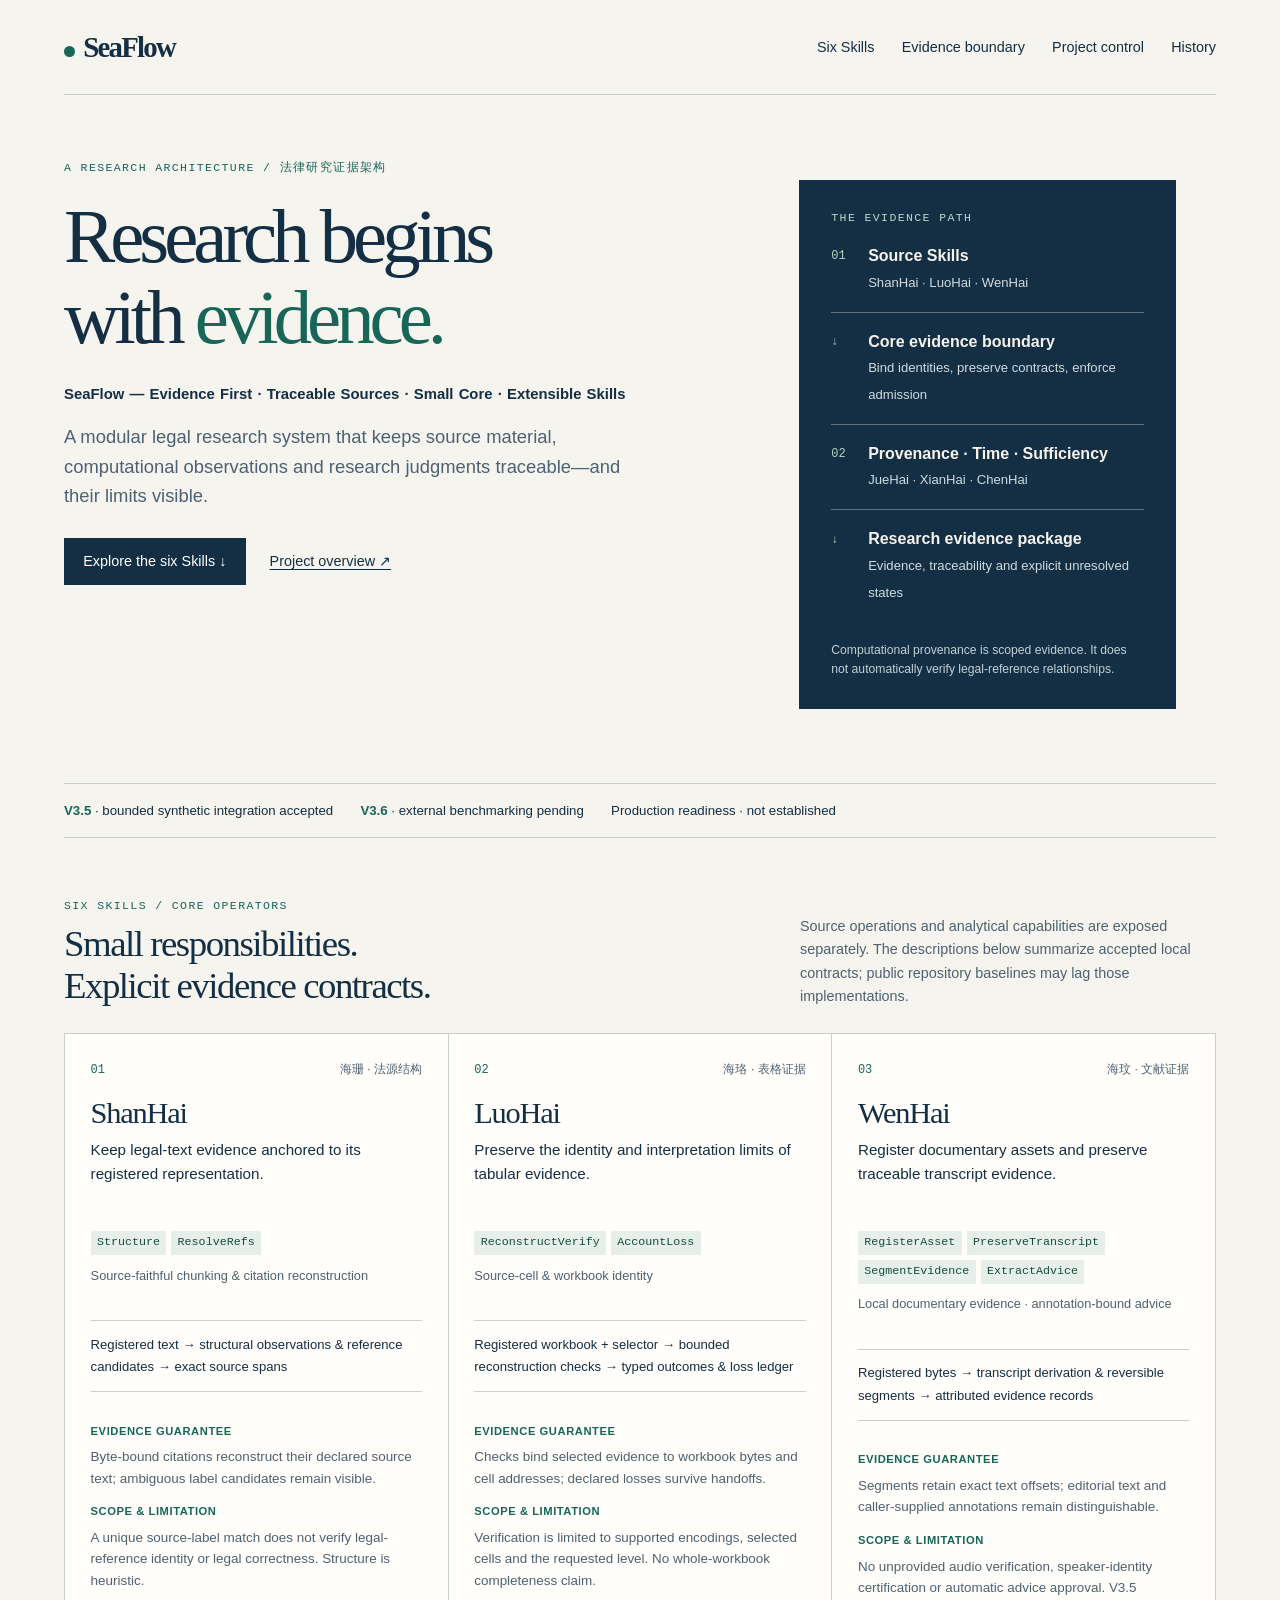
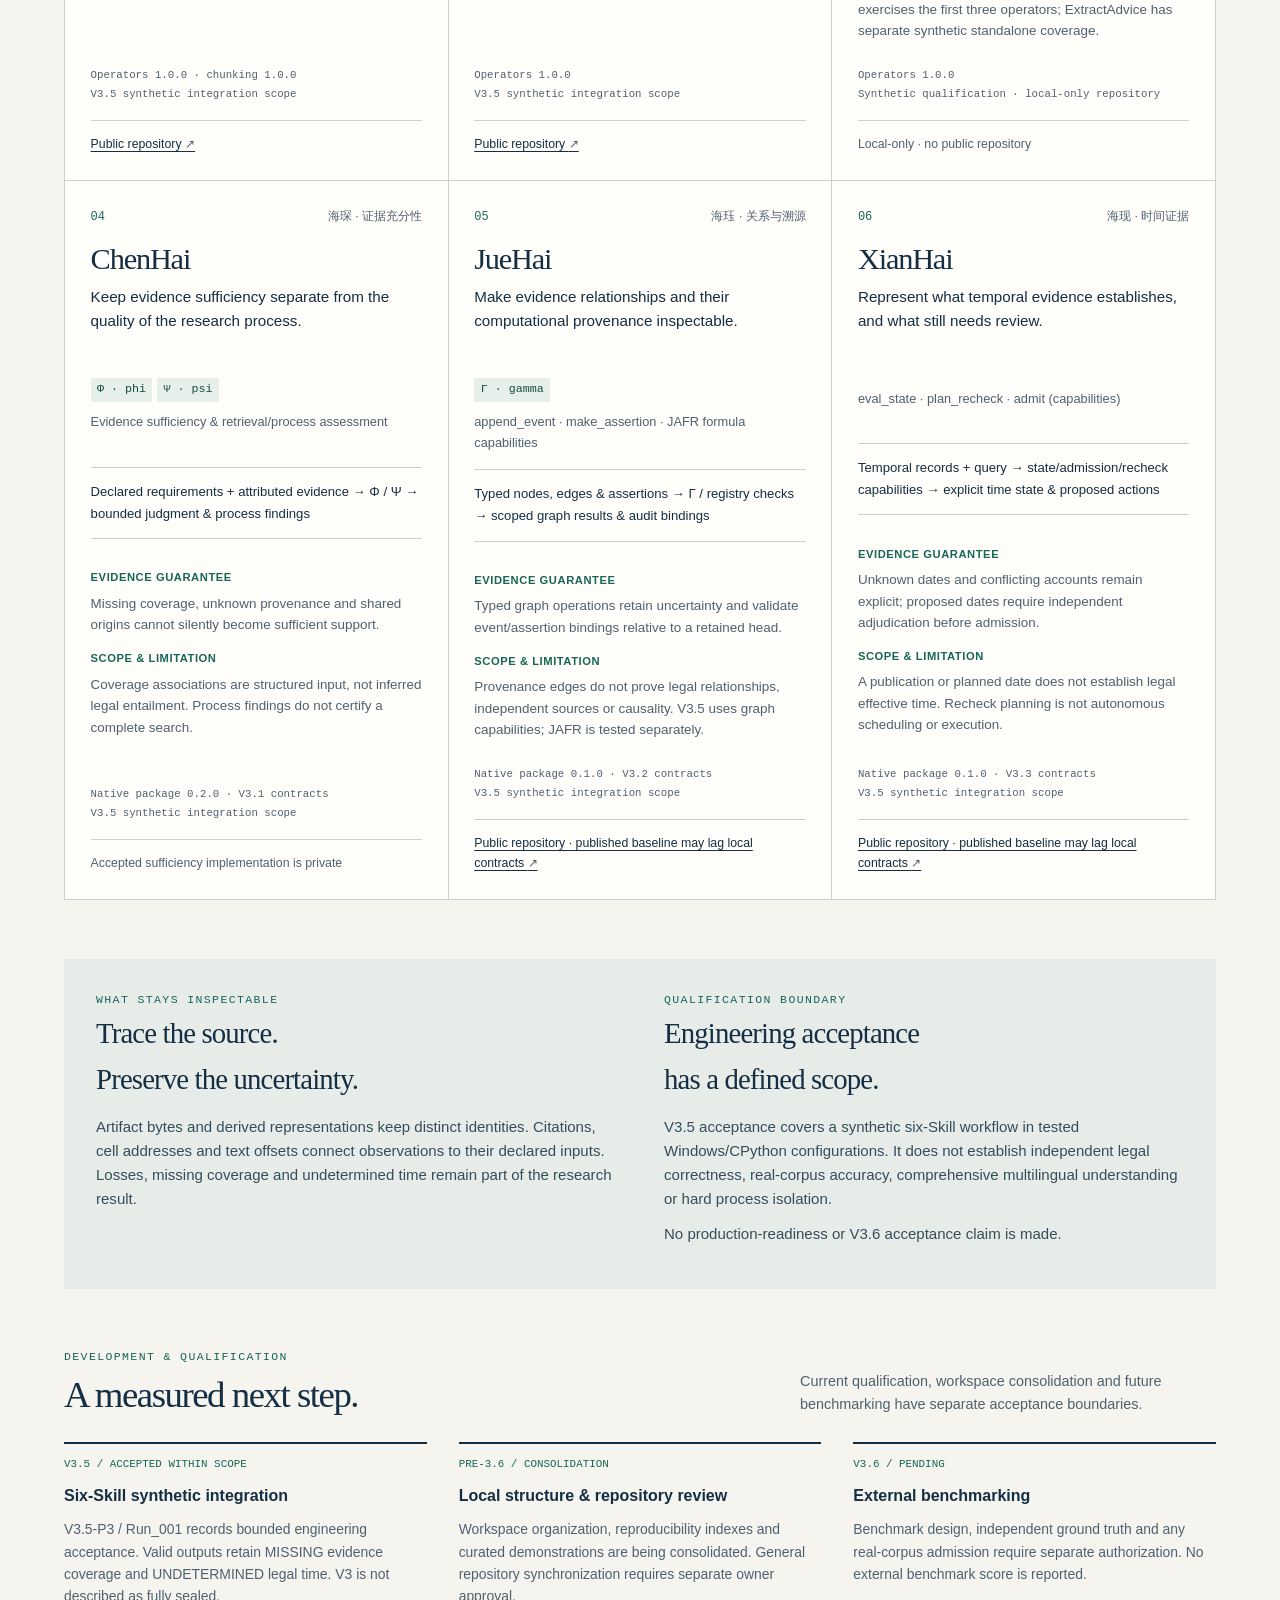
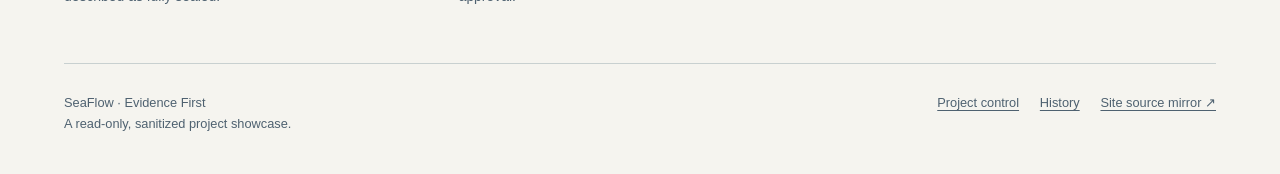
==== commit 20b4d097: "site: present six-Skill evidence operators and bounded V3.5 status" ====
--- a/index.html
+++ b/index.html
@@ -1,489 +1,33 @@
 <!doctype html>
-<html lang="zh-CN">
+<html lang="en">
 <head>
-  <meta charset="utf-8">
-  <meta name="viewport" content="width=device-width, initial-scale=1">
-  <meta http-equiv="Content-Security-Policy" content="default-src 'none'; connect-src 'none'; script-src 'unsafe-inline'; style-src 'unsafe-inline'; img-src data:; font-src 'none'; base-uri 'none'; form-action 'none'">
-  <title>SeaFlow Library · 当前开发</title>
-  <style>
-    :root {
-      color-scheme: light;
-      font-family: ui-sans-serif, system-ui, -apple-system, BlinkMacSystemFont, "Segoe UI", sans-serif;
-      --ink: #17243b;
-      --muted: #667085;
-      --line: #d9deea;
-      --paper: #f7f8fb;
-      --panel: #ffffff;
-      --navy: #173b66;
-      --navy-hover: #0f3158;
-      --navy-active: #0a2544;
-      --navy-soft: #e7eef7;
-      --green: #237a57;
-      --green-soft: #dcefe7;
-      --yellow: #9b6a08;
-      --yellow-soft: #fff0c2;
-      --gray: #687386;
-      --gray-soft: #e9edf3;
-      --blue: #2764a5;
-      --blue-soft: #dceaf8;
-      --purple: #7c3aed;
-      --purple-soft: rgba(139, 92, 246, 0.12);
-      --purple-line: rgba(124, 58, 237, 0.28);
-      --red: #a13d49;
-      --red-soft: #f7e1e4;
-      --shadow: 0 1.2rem 3rem rgba(23, 36, 59, 0.09);
-      --cell-min: 4.8rem;
-    }
-    * { box-sizing: border-box; }
-    body { margin: 0; background: var(--paper); color: var(--ink); }
-    button { font: inherit; }
-    button:focus-visible { outline: 0.2rem solid #1f77d0; outline-offset: 0.18rem; }
-    .visually-hidden { position: absolute; inline-size: 1px; block-size: 1px; margin: -1px; padding: 0; overflow: hidden; clip-path: inset(50rem); white-space: nowrap; border: 0; }
-    .page-shell { --columns: var(--day-columns); max-inline-size: 96rem; margin-inline: auto; padding: 1.4rem; }
-    .generation-nav { display: flex; flex-wrap: wrap; gap: 0.55rem; margin-block-end: 0.8rem; }
-    .generation-nav a { border: 0.08rem solid var(--line); border-radius: 50rem; padding: 0.5rem 0.85rem; color: var(--navy); background: var(--panel); font-size: 0.85rem; font-weight: 760; text-decoration: none; }
-    .generation-nav a:hover { border-color: var(--navy); background: var(--navy-soft); }
-    .generation-nav a[aria-current="page"] { color: #ffffff; border-color: var(--navy); background: var(--navy); }
-    .generation-nav a:focus-visible { outline: 0.2rem solid #1f77d0; outline-offset: 0.18rem; }
-    .hero {
-      position: relative;
-      overflow: hidden;
-      border-radius: 1.4rem;
-      padding: clamp(1.4rem, 4vw, 3rem);
-      color: #f7fbff;
-      background: linear-gradient(135deg, #102a49, #1b4f7e, #2f6b83);
-      box-shadow: var(--shadow);
-    }
-    .hero::after {
-      content: "";
-      position: absolute;
-      inline-size: 18rem;
-      block-size: 18rem;
-      border: 2.5rem solid rgba(255, 255, 255, 0.08);
-      border-radius: 50rem;
-      inset-inline-end: -5rem;
-      inset-block-start: -7rem;
-    }
-    .eyebrow { margin: 0 0 0.75rem; letter-spacing: 0.14em; font-size: 0.78rem; text-transform: uppercase; }
-    h1 { margin: 0; max-inline-size: 44rem; font-size: clamp(1.15rem, 3.1vw, 2.2rem); line-height: 1.15; letter-spacing: -0.025em; white-space: normal; }
-    .hero-copy { max-inline-size: 44rem; margin: 0.7rem 0 0; color: #d8e7f5; line-height: 1.7; }
-    .hero-tagline { margin: 0.45rem 0 0; color: #d8e7f5; font-size: clamp(0.76rem, 1.4vw, 1rem); line-height: 1.2; white-space: nowrap; }
-    .snapshot-chip { display: none; }
-    .fallback-notice { margin-block-start: 1rem; border: 0.12rem solid #d89a16; border-radius: 0.9rem; padding: 0.9rem 1rem; color: #5f3e00; background: #fff4cf; font-weight: 750; }
-    .fallback-notice[hidden] { display: none; }
-    .summary-grid { display: grid; grid-template-columns: repeat(auto-fit, minmax(12rem, 1fr)); gap: 0.8rem; margin-block-start: 1rem; }
-    .summary-card { min-block-size: 7.3rem; border: 0.08rem solid var(--line); border-radius: 1rem; padding: 1rem 1.1rem; background: var(--panel); box-shadow: 0 0.6rem 1.5rem rgba(23, 36, 59, 0.05); }
-    .summary-card span { display: block; color: var(--muted); font-size: 0.78rem; letter-spacing: 0.04em; }
-    .summary-card strong { display: block; margin-block-start: 0.55rem; font-size: 1.45rem; }
-    .summary-card small { display: block; margin-block-start: 0.3rem; color: var(--muted); }
-    .panel { margin-block-start: 1rem; border: 0.08rem solid var(--line); border-radius: 1.15rem; background: var(--panel); box-shadow: 0 0.8rem 2.2rem rgba(23, 36, 59, 0.05); }
-    .panel-heading { display: flex; align-items: end; justify-content: space-between; gap: 1rem; padding: 1.15rem 1.25rem; border-block-end: 0.08rem solid var(--line); }
-    .panel-heading h2, .panel-heading h3 { margin: 0; }
-    .panel-heading p { margin: 0.35rem 0 0; color: var(--muted); }
-    .toolbar { display: flex; flex-wrap: wrap; gap: 0.55rem; }
-    .control-group { display: inline-flex; gap: 0.25rem; padding: 0.22rem; border-radius: 0.75rem; background: #edf1f6; }
-    .toolbar button, .detail-toggle { border: 0; border-radius: 0.58rem; padding: 0.55rem 0.75rem; color: var(--ink); background: transparent; cursor: pointer; }
-    .toolbar button[aria-pressed="true"], .detail-toggle[aria-expanded="true"] { color: #ffffff; background: var(--navy); }
-    .gantt-scroll { overflow-x: auto; overscroll-behavior-inline: contain; }
-    .gantt-canvas { min-inline-size: 74rem; }
-    [data-view="weekly"] .gantt-canvas { min-inline-size: 50rem; }
-    .gantt-header, .gantt-row { display: grid; grid-template-columns: minmax(18rem, 22rem) minmax(50rem, 1fr); }
-    [data-view="weekly"] .gantt-header, [data-view="weekly"] .gantt-row { grid-template-columns: minmax(18rem, 22rem) minmax(26rem, 1fr); }
-    .gantt-header { position: sticky; inset-block-start: 0; z-index: 4; background: var(--panel); border-block-end: 0.08rem solid var(--line); }
-    .record-heading { padding: 0.8rem 1rem; color: var(--muted); font-size: 0.78rem; font-weight: 750; text-transform: uppercase; letter-spacing: 0.08em; }
-    .axis-grid, .timeline-grid { display: grid; grid-template-columns: repeat(var(--columns), minmax(var(--cell-min), 1fr)); }
-    .axis-cell { min-block-size: 4rem; padding: 0.7rem 0.45rem; border-inline-start: 0.08rem solid var(--line); text-align: center; }
-    .axis-cell strong, .axis-cell small { display: block; }
-    .axis-cell small { margin-block-start: 0.25rem; color: var(--muted); font-size: 0.68rem; }
-    .axis-cell[data-state="in_progress"] { border-color: var(--purple-line); background: var(--purple-soft); }
-    .axis-cell[data-state="rest"] { background: var(--blue-soft); }
-    .axis-cell[data-state="not_started"] { border: 0.08rem dashed #9ea7b6; background: transparent; }
-    .week-axis-cell, .week-timeline-cell { display: none; }
-    [data-view="weekly"] { --columns: var(--week-columns); --cell-min: 12rem; }
-    [data-view="weekly"] .day-axis-cell, [data-view="weekly"] .day-timeline-cell { display: none; }
-    [data-view="weekly"] .week-axis-cell, [data-view="weekly"] .week-timeline-cell { display: block; }
-    .gantt-groups-list, .gantt-substage-list { margin: 0; padding: 0; list-style: none; }
-    .gantt-substage-list[hidden] { display: none; }
-    .major-expand { display: inline-grid; place-items: center; inline-size: 2.2rem; block-size: 2.2rem; border: 0.08rem solid #a9bdd4; border-radius: 0.65rem; color: var(--navy); background: var(--navy-soft); cursor: pointer; }
-    .major-expand-icon { transition: transform 140ms ease; }
-    .major-expand[aria-expanded="true"] .major-expand-icon { transform: rotate(180deg); }
-    .gantt-group + .gantt-group { border-block-start: 0.08rem solid var(--line); }
-    .gantt-row { min-block-size: 5rem; }
-    .gantt-row-major { min-block-size: 5.8rem; border-block: 0.08rem solid #c7d5e5; background: #eef4fa; }
-    .gantt-row-substage { min-block-size: 3.9rem; background: #fbfcfe; }
-    .record-cell { position: sticky; inset-inline-start: 0; z-index: 3; display: grid; grid-template-columns: minmax(0, 1fr) auto; align-items: center; gap: 0.45rem; padding: 0.55rem 0.7rem; border-inline-end: 0.08rem solid var(--line); background: inherit; }
-    .record-trigger { position: relative; display: grid; grid-template-columns: auto 1fr; gap: 0.18rem 0.55rem; inline-size: min(18.2rem, calc(100vw - 4.8rem)); border: 0; border-radius: 0.75rem; padding: 0.55rem; text-align: start; color: var(--ink); background: transparent; cursor: default; }
-    .record-detail-trigger { cursor: pointer; }
-    .record-detail-trigger.record-trigger:hover { background: #edf3fa; }
-    .record-trigger-substage:hover { background: #f4f7fb; }
-    .record-trigger-major { min-block-size: 4.5rem; align-content: center; border-inline-start: 0.28rem solid var(--navy); background: #f7fbff; }
-    .record-trigger-major .status-badge { padding: 0.32rem 0.54rem; border: 0.08rem solid currentColor; font-size: 0.78rem; font-weight: 860; }
-    .record-trigger-major .record-id { font-size: 1.08rem; font-weight: 860; }
-    .record-trigger-major .record-title { font-size: 0.82rem; font-weight: 680; }
-    .record-trigger-substage { min-block-size: 3rem; padding-inline-start: 2rem; }
-    .record-trigger-substage::before { content: ""; position: absolute; inset-inline-start: 0.72rem; inset-block: -0.65rem; border-inline-start: 0.12rem solid #9fb3ca; }
-    .record-trigger-substage::after { content: ""; position: absolute; inset-inline-start: 0.72rem; inset-block-start: 1.35rem; inline-size: 0.85rem; border-block-start: 0.12rem solid #9fb3ca; }
-    .record-trigger-substage .status-badge { padding: 0.16rem 0.34rem; font-size: 0.62rem; font-weight: 700; }
-    .record-trigger-substage .record-id { font-size: 0.82rem; font-weight: 760; }
-    .record-trigger-substage .record-title { font-size: 0.72rem; }
-    .status-badge { align-self: start; grid-row: 1 / span 2; border-radius: 50rem; padding: 0.22rem 0.42rem; font-size: 0.68rem; font-weight: 750; white-space: nowrap; }
-    .status-badge[data-status="completed"] { color: var(--green); background: var(--green-soft); }
-    .status-badge[data-status="candidate_completed"] { color: #3f4f88; background: #eceeff; border: 0.08rem solid #9aa5d9; }
-    .status-badge[data-status="in_progress"] { color: var(--yellow); background: var(--yellow-soft); }
-    .status-badge[data-status="not_started"] { color: var(--gray); background: var(--gray-soft); }
-    .status-badge[data-status="terminated_incomplete"] { color: var(--red); background: var(--red-soft); }
-    .record-id { font-weight: 820; letter-spacing: -0.01em; }
-    .record-title { color: var(--muted); font-size: 0.78rem; line-height: 1.35; }
-    .record-dates { grid-column: 2; color: var(--muted); font-size: 0.68rem; }
-    .timeline-grid { position: relative; align-items: stretch; }
-    .timeline-cell { grid-row: 1; min-block-size: 5.8rem; border-inline-start: 0.08rem solid var(--line); background: #ffffff; }
-    .gantt-row-substage .timeline-cell { min-block-size: 3.9rem; background: #fbfcfe; }
-    .timeline-cell[data-state="in_progress"] { border-color: var(--purple-line); background: var(--purple-soft); }
-    .timeline-cell[data-state="rest"] { background: #f1f7fd; }
-    .timeline-cell[data-state="not_started"] { border: 0.08rem dashed #9ea7b6; background: transparent; }
-    .timeline-bar { align-self: center; grid-row: 1; grid-column: var(--bar-start) / span var(--bar-span); z-index: 2; min-inline-size: 0; min-block-size: 2.7rem; margin: 0.42rem; border-radius: 0.65rem; padding: 0.45rem 0.6rem; overflow: hidden; white-space: nowrap; text-align: start; cursor: default; font-size: 0.72rem; font-weight: 750; box-shadow: 0 0.2rem 0.6rem rgba(23, 36, 59, 0.1); }
-    .record-detail-trigger.timeline-bar { cursor: pointer; }
-    .gantt-row-substage .timeline-bar { min-block-size: 1.7rem; margin-block: 0.35rem; padding-block: 0.24rem; font-size: 0.66rem; }
-    .timeline-bar-label { display: block; min-inline-size: 0; overflow: hidden; text-overflow: ellipsis; white-space: nowrap; }
-    .timeline-bar-completed { color: #14533c; background: var(--green-soft); border: 0.08rem solid #8bc9ad; }
-    .timeline-bar-candidate_completed { color: #344178; background: #eceeff; border: 0.08rem solid #9aa5d9; }
-    .timeline-bar-in_progress { color: #704a00; background: var(--yellow-soft); border: 0.08rem solid #e0b64e; }
-    .timeline-bar-not_started { color: #4f5a6c; background: var(--gray-soft); border: 0.08rem dashed #9ea7b6; }
-    .timeline-bar-terminated_incomplete { color: #7d2934; background: var(--red-soft); border: 0.08rem solid #db9da5; }
-    .timeline-bar-pending { border-style: dashed; }
-    .timeline-bar-clipped::before { content: "‹ "; }
-    .unscheduled-label { align-self: center; grid-row: 1; grid-column: 1 / span var(--columns); z-index: 2; justify-self: start; margin-inline-start: 0.8rem; border-radius: 50rem; padding: 0.3rem 0.55rem; color: var(--gray); background: var(--gray-soft); font-size: 0.7rem; }
-    .legend { display: flex; flex-wrap: wrap; gap: 0.55rem; padding: 0.9rem 1.2rem 1.15rem; border-block-start: 0.08rem solid var(--line); }
-    .legend span { border-radius: 50rem; padding: 0.35rem 0.58rem; font-size: 0.75rem; font-weight: 700; }
-    .legend-completed { color: var(--green); background: var(--green-soft); }
-    .legend-candidate { color: #344178; background: #eceeff; }
-    .legend-progress { color: var(--purple); background: var(--purple-soft); }
-    .legend-planned { color: var(--gray); background: var(--gray-soft); }
-    .legend-rest { color: var(--blue); background: var(--blue-soft); }
-    .legend-terminated { color: var(--red); background: var(--red-soft); }
-    .metric-grid { display: grid; grid-template-columns: repeat(4, minmax(0, 1fr)); gap: 0.7rem; padding: 1rem 1.2rem 1.2rem; }
-    .metric-card { border: 0.08rem solid var(--line); border-radius: 0.85rem; padding: 0.8rem; background: #fbfcfe; }
-    .metric-card span, .metric-card small { display: block; color: var(--muted); }
-    .metric-card strong { display: block; margin-block: 0.28rem; font-size: 1.65rem; }
-    .signals-grid { display: grid; grid-template-columns: repeat(3, minmax(0, 1fr)); gap: 0.8rem; padding: 1rem 1.2rem 1.2rem; }
-    .signal-card { border: 0.08rem solid var(--line); border-radius: 0.9rem; padding: 0.85rem 0.95rem; background: #fbfcfe; }
-    .signal-card h3 { margin: 0; font-size: 1rem; }
-    .signal-card ul { margin: 0.7rem 0 0; padding-inline-start: 1.15rem; color: var(--muted); }
-    .signal-card li + li { margin-block-start: 0.5rem; }
-    .signal-card code { color: var(--navy); font-weight: 750; }
-    .signal-card li { display: grid; gap: 0.25rem; }
-    .detail-panel { padding: 1.15rem 1.25rem 1.35rem; }
-    .detail-panel[hidden] { display: none; }
-    .detail-panel h2 { margin: 0; }
-    .selected-record { margin: 0.4rem 0 1rem; color: var(--muted); }
-    .notice-grid { display: grid; grid-template-columns: repeat(2, minmax(0, 1fr)); gap: 0.8rem; }
-    .notice-block { border: 0.08rem solid var(--line); border-radius: 0.85rem; padding: 0.85rem 0.95rem; }
-    .notice-block[hidden] { display: none; }
-    .notice-block h3 { margin: 0 0 0.55rem; font-size: 0.92rem; }
-    .notice-block ul { margin: 0; padding-inline-start: 1.1rem; color: var(--muted); }
-    .notice-block p { margin: 0; color: var(--muted); line-height: 1.6; }
-    .notice-block-wide { grid-column: 1 / -1; }
-    .detail-error { margin: 0 0 0.9rem; border: 0.08rem solid #d18c95; border-radius: 0.75rem; padding: 0.75rem 0.85rem; color: #7d2934; background: var(--red-soft); }
-    .detail-error[hidden] { display: none; }
-    .detail-actions { display: flex; justify-content: flex-end; margin-block-start: 1rem; }
-    .detail-close-button { border: 0.08rem solid var(--navy); border-radius: 0.72rem; padding: 0.62rem 1.05rem; color: #ffffff; background: var(--navy); cursor: pointer; font-weight: 780; box-shadow: 0 0.22rem 0.55rem rgba(23, 59, 102, 0.22); }
-    .detail-close-button:hover { border-color: var(--navy-hover); background: var(--navy-hover); }
-    .detail-close-button:focus-visible { outline: 0.2rem solid var(--blue); outline-offset: 0.2rem; }
-    .detail-close-button:active { border-color: var(--navy-active); background: var(--navy-active); box-shadow: none; transform: translateY(0.06rem); }
-    .review-required { display: inline-flex; border-radius: 50rem; padding: 0.35rem 0.62rem; color: #704a00; background: var(--yellow-soft); font-weight: 780; }
-    .evidence-entry { margin-block-start: 0.8rem; border-block-start: 0.08rem solid var(--line); padding-block-start: 0.8rem; }
-    .expanded-details { margin-block-start: 0.8rem; }
-    .expanded-details[hidden] { display: none; }
-    .machine-order { margin-block-start: 0.8rem; border-radius: 0.8rem; padding: 0.8rem 1rem; background: var(--navy-soft); }
-    .machine-order h3 { margin: 0; font-size: 0.86rem; }
-    .machine-order ol { margin: 0.55rem 0 0; padding-inline-start: 1.2rem; font-family: ui-monospace, monospace; font-size: 0.72rem; }
-    .source-panel { padding: 1rem 1.2rem 1.2rem; color: var(--muted); line-height: 1.7; }
-    .source-panel code { color: var(--navy); }
-    .noscript-note { display: block; margin-block-start: 0.8rem; border: 0.08rem solid var(--line); border-radius: 0.75rem; padding: 0.75rem; color: var(--muted); background: #fbfcfe; }
-    .page-tooltip { position: fixed; z-index: 1000; pointer-events: none; max-inline-size: min(24rem, calc(100vw - 1.5rem)); max-block-size: calc(100vh - 1rem); overflow: auto; border: 0.08rem solid #50647f; border-radius: 0.72rem; padding: 0.72rem 0.8rem; color: #ffffff; background: #17243b; box-shadow: 0 0.9rem 2.2rem rgba(9, 19, 33, 0.28); font-size: 0.76rem; line-height: 1.5; }
-    .page-tooltip[hidden] { display: none; }
-    .page-tooltip strong, .page-tooltip span { display: block; }
-    .page-tooltip .tooltip-status, .page-tooltip .tooltip-date { color: #c9d8e8; }
-    .page-tooltip .tooltip-summary { margin-block-start: 0.35rem; }
-    @media (max-width: 760px) {
-      .page-shell { padding: 0.7rem; }
-      .summary-grid, .metric-grid, .signals-grid, .notice-grid { grid-template-columns: 1fr; }
-      .notice-block-wide { grid-column: auto; }
-      .panel-heading { align-items: start; flex-direction: column; }
-      .gantt-header, .gantt-row { grid-template-columns: 17rem minmax(50rem, 1fr); }
-      [data-view="weekly"] .gantt-header, [data-view="weekly"] .gantt-row { grid-template-columns: 17rem minmax(26rem, 1fr); }
-    }
-  </style>
+<meta charset="utf-8">
+<meta name="viewport" content="width=device-width,initial-scale=1">
+<meta name="description" content="SeaFlow: an evidence-first research architecture with six traceable Skills and a small evidence boundary.">
+<meta http-equiv="Content-Security-Policy" content="default-src 'none'; style-src 'unsafe-inline'; base-uri 'none'; form-action 'none'; frame-ancestors 'none'">
+<title>SeaFlow — Evidence First</title>
+<style>
+:root{color-scheme:light;--paper:#f5f4ef;--white:#fffefa;--ink:#142e43;--muted:#4e6170;--line:#c8d0d0;--accent:#176657;--soft:#e6efe9;--mono:Consolas,"Courier New",monospace}*{box-sizing:border-box}html{scroll-behavior:smooth;scroll-padding-top:2rem}body{margin:0;background:var(--paper);color:var(--ink);font-family:Calibri,"Segoe UI","Microsoft YaHei",sans-serif;font-size:1.05rem;line-height:1.6}a{color:inherit;text-underline-offset:.24em}a:hover{color:var(--accent)}a:focus-visible{outline:3px solid #b06b19;outline-offset:5px}.skip{position:absolute;left:1rem;top:-5rem;z-index:9;background:var(--white);padding:.6rem 1rem}.skip:focus{top:1rem}.wrap{max-width:1320px;margin:auto;padding:0 clamp(1.2rem,5vw,5rem)}.masthead{display:flex;align-items:center;justify-content:space-between;padding-block:1.5rem;border-bottom:1px solid var(--line);gap:1rem}.brand{font-family:Georgia,serif;font-size:1.8rem;letter-spacing:-.06em;font-weight:bold;text-decoration:none}.brand span{display:inline-block;width:.7rem;height:.7rem;background:var(--accent);border-radius:50%;margin-right:.5rem}.masthead nav{display:flex;gap:1.7rem;flex-wrap:wrap;font-size:.9rem}.masthead nav a{text-decoration:none}.eyebrow{font: .72rem/1.6 var(--mono);letter-spacing:.12em;text-transform:uppercase;color:var(--accent)}.hero{padding-block:4rem 3.6rem;display:grid;grid-template-columns:1.4fr 1fr;gap:3.5rem;align-items:start}h1{font-family:Georgia,"Palatino Linotype",serif;font-size:clamp(3rem,6vw,5.3rem);font-weight:400;letter-spacing:-.065em;line-height:1.06;margin:1.15rem 0 1.5rem}h1 em{color:var(--accent);font-style:normal}.principles{font-size:.93rem;font-weight:bold;word-spacing:.07em;margin-bottom:1rem}.intro{color:var(--muted);max-width:37rem;margin:0;font-size:1.15rem}.hero-actions{display:flex;flex-wrap:wrap;align-items:center;gap:1.5rem;margin-top:1.7rem}.button{background:var(--ink);color:#fff;padding:.75rem 1.2rem;text-decoration:none;font-size:.9rem}.button:hover{background:var(--accent);color:#fff}.quiet-link{font-size:.9rem}.architecture{background:var(--ink);color:#f5f4ef;padding:1.8rem 2rem;margin-top:1.3rem}.architecture .eyebrow{color:#bbd9cb}.flow-step{padding:1rem 0;border-bottom:1px solid #62727c;display:grid;grid-template-columns:1.5rem 1fr;gap:.8rem}.flow-step:last-of-type{border:0}.flow-step b{display:block;font-size:1rem;font-weight:600}.flow-step small{font-size:.82rem;color:#d0dce1}.flow-step .step-no{font: .75rem var(--mono);padding-top:.4rem;color:#add3c2}.architecture figcaption{font-size:.76rem;color:#c4d0d7;margin-top:1.2rem}.qualification{display:flex;flex-wrap:wrap;gap:.65rem 1.7rem;border-block:1px solid var(--line);padding:1rem 0;font-size:.83rem}.qualification strong{color:var(--accent)}.section-head{display:flex;justify-content:space-between;align-items:end;gap:2rem;margin:3.7rem 0 1.6rem}.section-head h2{font-family:Georgia,serif;font-size:2.3rem;letter-spacing:-.04em;font-weight:400;line-height:1.15;margin:.45rem 0 0}.section-head p{font-size:.9rem;color:var(--muted);max-width:26rem;margin:0}.skill-grid{display:grid;grid-template-columns:repeat(3,minmax(0,1fr));border-top:1px solid var(--line);border-left:1px solid var(--line)}.skill{min-width:0;background:var(--white);padding:1.6rem;border-bottom:1px solid var(--line);border-right:1px solid var(--line);display:flex;flex-direction:column}.skill-top{display:flex;justify-content:space-between;gap:.6rem;align-items:center}.number{font:.75rem var(--mono);color:var(--accent)}.skill-zh{font-size:.77rem;color:var(--muted)}.skill h3{font-family:Georgia,serif;font-size:1.9rem;letter-spacing:-.04em;font-weight:400;line-height:1.15;margin:1rem 0 .5rem}.role{font-size:.95rem;margin:0 0 1.1rem;min-height:4.7rem;line-height:1.55}.operators{display:flex;gap:.3rem;flex-wrap:wrap}.operator{background:var(--soft);color:#154d40;font:.73rem/1.5 var(--mono);padding:.2rem .4rem}.capabilities{font-size:.8rem;color:var(--muted);margin:.65rem 0 1rem;min-height:2.4rem}.flow{font-size:.82rem;margin:0;padding:.8rem 0;border-block:1px solid var(--line);line-height:1.7}dl{font-size:.84rem;margin:1rem 0 1.5rem}dt{font-size:.7rem;font-weight:bold;text-transform:uppercase;letter-spacing:.05em;margin-top:.9rem;color:var(--accent)}dd{margin:.35rem 0 0;color:var(--muted)}.version{font: .67rem/1.8 var(--mono);color:var(--muted);margin-top:auto}.repo-link{font-size:.77rem;border-top:1px solid var(--line);margin-top:1rem;padding-top:.85rem}.repo-link span{color:var(--muted)}.boundary{display:grid;grid-template-columns:1fr 1fr;gap:3rem;margin-block:3.7rem;background:#e8ece9;padding:2rem}.boundary h2{font-family:Georgia,serif;font-size:1.8rem;font-weight:400;letter-spacing:-.03em;margin:0 0 .8rem}.boundary p{font-size:.94rem;margin:.7rem 0;color:#344d5b}.status-grid{display:grid;grid-template-columns:repeat(3,1fr);gap:2rem;margin-bottom:3.5rem}.status-item{border-top:2px solid var(--ink);padding-top:.9rem}.status-item h3{font-size:1rem;margin:0 0 .6rem}.status-item p{font-size:.87rem;color:var(--muted);margin:0}.status-tag{display:block;font:.68rem var(--mono);color:var(--accent);margin-bottom:.8rem}footer{border-top:1px solid var(--line);padding:1.8rem 0 2.5rem;display:flex;justify-content:space-between;gap:1.5rem;flex-wrap:wrap;font-size:.8rem;color:var(--muted)}footer p{margin:0}footer nav{display:flex;gap:1.3rem;flex-wrap:wrap}@media(max-width:1100px){.skill-grid{grid-template-columns:repeat(2,minmax(0,1fr))}.hero{gap:1.5rem}.architecture{padding:1.5rem}.role{min-height:3rem}}@media(max-width:720px){.masthead{align-items:start}.masthead nav{gap:.55rem 1rem;max-width:15rem;justify-content:flex-end;font-size:.8rem}.hero{grid-template-columns:1fr;padding-block:2.5rem 2rem;gap:1rem}.hero h1{font-size:3.55rem}.architecture{margin:.5rem 0 0}.section-head{display:block;margin-top:2.8rem}.section-head p{margin-top:1rem}.skill-grid{grid-template-columns:1fr}.skill{padding:1.5rem}.role,.capabilities{min-height:0}.boundary{grid-template-columns:1fr;gap:1.2rem;padding:1.5rem;margin-block:2.5rem}.status-grid{grid-template-columns:1fr;gap:1.5rem}.qualification{gap:.6rem 1.2rem;font-size:.78rem}}@media(prefers-reduced-motion:reduce){html{scroll-behavior:auto}}@media print{.skill-grid{grid-template-columns:repeat(2,minmax(0,1fr))}.skill{break-inside:avoid}}
+.brand{white-space:nowrap;flex-shrink:0}@media(max-width:720px){.masthead nav{max-width:13rem}}
+</style>
 </head>
 <body>
-  <div class="page-tooltip" id="record-tooltip" role="tooltip" hidden>
-    <strong id="tooltip-title"></strong>
-    <span class="tooltip-status" id="tooltip-status"></span>
-    <span class="tooltip-date" id="tooltip-date"></span>
-    <span class="tooltip-summary" id="tooltip-summary"></span>
-  </div>
-  <main class="page-shell" data-project-control-ui data-generator-version="1.6.0" data-view="daily" data-order="ascending" data-fallback-active="false" style="--day-columns:3;--week-columns:2">
-    <nav class="generation-nav" aria-label="开发代际导航">
-      <a href="index.html" aria-current="page">当前开发</a>
-      <a href="history.html">历史开发</a>
-    </nav>
-    <header class="hero" aria-labelledby="page-title">
-      <p class="eyebrow">SeaFlow Library</p>
-      <h1 id="page-title">SeaFlow Library · 当前开发</h1>
-      <p class="hero-tagline">V1.x 当前开发代际</p>
-      <p class="hero-copy">离线只读项目审查视图；主甘特图仅投影当前 V1.x 代际。已结束的 V0 基础建设代际请在历史开发页查看。</p>
-    </header>
-    <section class="fallback-notice" role="alert" hidden>数据校验失败，当前显示上一有效快照</section>
-    <section class="summary-grid" aria-label="当前项目状态摘要">
-      <article class="summary-card"><span>当前开发</span><strong>V1.x</strong><small>当前开发代际</small></article>
-      <article class="summary-card"><span>正式状态基线</span><strong>V0.9</strong><small>候选完成</small></article>
-      <article class="summary-card"><span>时间基准</span><strong>UTC+8</strong><small>固定治理时区</small></article>
-      <article class="summary-card"><span>工作日切换</span><strong>04:00</strong><small>固定工作日边界</small></article>
-      <article class="summary-card"><span>当前进程</span><strong>进行中</strong><small>以正式公开快照为准</small></article>
-      <article class="summary-card"><span>数据使用</span><strong>只读审查</strong><small>不提供编辑或发布操作</small></article>
-    </section>
-
-    <section class="panel" aria-labelledby="gantt-title">
-      <div class="panel-heading">
-        <div><h2 id="gantt-title">版本与阶段甘特视图</h2><p>默认按规范升序显示；母级名称打开详情，独立箭头仅展开或收起子阶段。</p></div>
-        <div class="toolbar" aria-label="甘特视图控制">
-          <div class="control-group" role="group" aria-label="时间视图">
-            <button type="button" id="view-day" aria-pressed="true" aria-controls="gantt-scroll">日视图</button>
-            <button type="button" id="view-week" aria-pressed="false" aria-controls="gantt-scroll">周视图</button>
-          </div>
-          <div class="control-group" role="group" aria-label="路线图顺序">
-            <button type="button" id="order-asc" aria-pressed="true" aria-controls="gantt-groups">升序</button>
-            <button type="button" id="order-desc" aria-pressed="false" aria-controls="gantt-groups">降序</button>
-          </div>
-        </div>
-      </div>
-      <div class="gantt-scroll" id="gantt-scroll" tabindex="0" aria-label="可横向滚动的项目时间轴">
-        <div class="gantt-canvas">
-          <div class="gantt-header"><div class="record-heading">版本 / 阶段</div><div class="axis-grid"><span class="axis-cell day-axis-cell" data-date="2026-07-24" data-state="in_progress"><strong>7.24</strong><small>进行中</small></span>
-<span class="axis-cell day-axis-cell" data-date="2026-07-25" data-state="in_progress"><strong>7.25</strong><small>进行中</small></span>
-<span class="axis-cell day-axis-cell" data-date="2026-07-26" data-state="in_progress"><strong>7.26</strong><small>进行中</small></span><span class="axis-cell week-axis-cell" data-state="in_progress"><strong>第三工作周</strong><small>进行中</small></span>
-<span class="axis-cell week-axis-cell" data-state="not_started"><strong>第四工作周</strong><small>自 2026-07-27 开始 · 待开始</small></span></div></div>
-          <ol class="gantt-groups-list" id="gantt-groups" aria-label="版本与阶段层级"><li class="gantt-group gantt-parent-item" data-canonical-order="10" aria-level="1"><div class="gantt-row gantt-row-major" data-record-key="V1.0" data-status="candidate_completed"><div class="record-cell"><button type="button" class="record-detail-trigger record-tooltip-trigger record-trigger record-trigger-major" data-record-key="V1.0" aria-expanded="false" aria-controls="detail-panel" aria-describedby="record-description-V1.0"><span class="status-badge" data-status="candidate_completed"><span aria-hidden="true">◆</span> 候选完成</span><span class="record-id">V1.0</span><span class="record-title">首个完整可测试版本</span><span class="record-dates">本地候选 2026-07-24–2026-07-26</span></button><span class="visually-hidden" id="record-description-V1.0">首个完整可测试版本；状态：候选完成；日期：本地候选 2026-07-24–2026-07-26</span></div><div class="timeline-grid"><span class="timeline-cell day-timeline-cell" data-state="in_progress"></span><span class="timeline-cell day-timeline-cell" data-state="in_progress"></span><span class="timeline-cell day-timeline-cell" data-state="in_progress"></span><span class="timeline-cell week-timeline-cell" data-state="in_progress"></span><span class="timeline-cell week-timeline-cell" data-state="not_started"></span><button type="button" class="record-detail-trigger record-tooltip-trigger timeline-bar timeline-bar-candidate_completed" data-record-key="V1.0" data-status="candidate_completed" data-day-start="1" data-day-span="3" data-week-start="1" data-week-span="1" aria-describedby="record-description-V1.0" style="--bar-start:1;--bar-span:3" aria-expanded="false" aria-controls="detail-panel"><span class="timeline-bar-label">V1.0</span></button></div></div></li>
-<li class="gantt-group gantt-parent-item" data-canonical-order="12" aria-level="1"><div class="gantt-row gantt-row-major" data-record-key="V1.1" data-status="in_progress"><div class="record-cell"><button type="button" class="record-detail-trigger record-tooltip-trigger record-trigger record-trigger-major" data-record-key="V1.1" aria-expanded="false" aria-controls="detail-panel" aria-describedby="record-description-V1.1"><span class="status-badge" data-status="in_progress"><span aria-hidden="true">●</span> 进行中</span><span class="record-id">V1.1</span><span class="record-title">反馈稳定化、跨平台修复与项目界面重构</span><span class="record-dates">日期待定</span></button><button type="button" class="major-expand" data-expand-key="V1.1" aria-expanded="false" aria-controls="substage-list-V1.1" aria-label="展开 V1.1 子阶段"><span class="major-expand-icon" aria-hidden="true">⌄</span></button><span class="visually-hidden" id="record-description-V1.1">反馈稳定化、跨平台修复与项目界面重构；状态：进行中；日期：日期待定</span></div><div class="timeline-grid"><span class="timeline-cell day-timeline-cell" data-state="in_progress"></span><span class="timeline-cell day-timeline-cell" data-state="in_progress"></span><span class="timeline-cell day-timeline-cell" data-state="in_progress"></span><span class="timeline-cell week-timeline-cell" data-state="in_progress"></span><span class="timeline-cell week-timeline-cell" data-state="not_started"></span><span class="unscheduled-label">日期待定</span></div></div><ol class="gantt-substage-list" id="substage-list-V1.1" hidden aria-label="V1.1 子阶段"><li class="gantt-row gantt-row-substage" data-record-key="V1.1-FEEDBACK-INTAKE" data-status="in_progress" aria-level="2"><div class="record-cell"><div class="record-tooltip-trigger record-trigger record-trigger-substage" data-record-key="V1.1-FEEDBACK-INTAKE" aria-describedby="record-description-V1.1-FEEDBACK-INTAKE"><span class="status-badge" data-status="in_progress"><span aria-hidden="true">●</span> 进行中</span><span class="record-id">V1.1-FEEDBACK-INTAKE</span><span class="record-title">外部反馈接收</span><span class="record-dates">日期待定</span></div><span class="visually-hidden" id="record-description-V1.1-FEEDBACK-INTAKE">外部反馈接收；状态：进行中；日期：日期待定</span></div><div class="timeline-grid"><span class="timeline-cell day-timeline-cell" data-state="in_progress"></span><span class="timeline-cell day-timeline-cell" data-state="in_progress"></span><span class="timeline-cell day-timeline-cell" data-state="in_progress"></span><span class="timeline-cell week-timeline-cell" data-state="in_progress"></span><span class="timeline-cell week-timeline-cell" data-state="not_started"></span><span class="unscheduled-label">日期待定</span></div></li><li class="gantt-row gantt-row-substage" data-record-key="V1.1-CROSS-PLATFORM-STABILIZATION" data-status="candidate_completed" aria-level="2"><div class="record-cell"><div class="record-tooltip-trigger record-trigger record-trigger-substage" data-record-key="V1.1-CROSS-PLATFORM-STABILIZATION" aria-describedby="record-description-V1.1-CROSS-PLATFORM-STABILIZATION"><span class="status-badge" data-status="candidate_completed"><span aria-hidden="true">◆</span> 候选完成</span><span class="record-id">V1.1-CROSS-PLATFORM-STABILIZATION</span><span class="record-title">跨平台与结果稳定化</span><span class="record-dates">日期待定</span></div><span class="visually-hidden" id="record-description-V1.1-CROSS-PLATFORM-STABILIZATION">跨平台与结果稳定化；状态：候选完成；日期：日期待定</span></div><div class="timeline-grid"><span class="timeline-cell day-timeline-cell" data-state="in_progress"></span><span class="timeline-cell day-timeline-cell" data-state="in_progress"></span><span class="timeline-cell day-timeline-cell" data-state="in_progress"></span><span class="timeline-cell week-timeline-cell" data-state="in_progress"></span><span class="timeline-cell week-timeline-cell" data-state="not_started"></span><span class="unscheduled-label">日期待定</span></div></li><li class="gantt-row gantt-row-substage" data-record-key="V1.1-RETRIEVAL-RESULT-OPTIMIZATION" data-status="candidate_completed" aria-level="2"><div class="record-cell"><div class="record-tooltip-trigger record-trigger record-trigger-substage" data-record-key="V1.1-RETRIEVAL-RESULT-OPTIMIZATION" aria-describedby="record-description-V1.1-RETRIEVAL-RESULT-OPTIMIZATION"><span class="status-badge" data-status="candidate_completed"><span aria-hidden="true">◆</span> 候选完成</span><span class="record-id">V1.1-RETRIEVAL-RESULT-OPTIMIZATION</span><span class="record-title">检索与返回结果优化</span><span class="record-dates">日期待定</span></div><span class="visually-hidden" id="record-description-V1.1-RETRIEVAL-RESULT-OPTIMIZATION">检索与返回结果优化；状态：候选完成；日期：日期待定</span></div><div class="timeline-grid"><span class="timeline-cell day-timeline-cell" data-state="in_progress"></span><span class="timeline-cell day-timeline-cell" data-state="in_progress"></span><span class="timeline-cell day-timeline-cell" data-state="in_progress"></span><span class="timeline-cell week-timeline-cell" data-state="in_progress"></span><span class="timeline-cell week-timeline-cell" data-state="not_started"></span><span class="unscheduled-label">日期待定</span></div></li><li class="gantt-row gantt-row-substage" data-record-key="V1.1-PROJECT-INTERFACE-PRODUCT-CONTRACT" data-status="candidate_completed" aria-level="2"><div class="record-cell"><div class="record-tooltip-trigger record-trigger record-trigger-substage" data-record-key="V1.1-PROJECT-INTERFACE-PRODUCT-CONTRACT" aria-describedby="record-description-V1.1-PROJECT-INTERFACE-PRODUCT-CONTRACT"><span class="status-badge" data-status="candidate_completed"><span aria-hidden="true">◆</span> 候选完成</span><span class="record-id">V1.1-PROJECT-INTERFACE-PRODUCT-CONTRACT</span><span class="record-title">项目界面与产品合同</span><span class="record-dates">日期待定</span></div><span class="visually-hidden" id="record-description-V1.1-PROJECT-INTERFACE-PRODUCT-CONTRACT">项目界面与产品合同；状态：候选完成；日期：日期待定</span></div><div class="timeline-grid"><span class="timeline-cell day-timeline-cell" data-state="in_progress"></span><span class="timeline-cell day-timeline-cell" data-state="in_progress"></span><span class="timeline-cell day-timeline-cell" data-state="in_progress"></span><span class="timeline-cell week-timeline-cell" data-state="in_progress"></span><span class="timeline-cell week-timeline-cell" data-state="not_started"></span><span class="unscheduled-label">日期待定</span></div></li><li class="gantt-row gantt-row-substage" data-record-key="V1.1-INTEGRATION-ACCEPTANCE" data-status="not_started" aria-level="2"><div class="record-cell"><div class="record-tooltip-trigger record-trigger record-trigger-substage" data-record-key="V1.1-INTEGRATION-ACCEPTANCE" aria-describedby="record-description-V1.1-INTEGRATION-ACCEPTANCE"><span class="status-badge" data-status="not_started"><span aria-hidden="true">○</span> 未开始</span><span class="record-id">V1.1-INTEGRATION-ACCEPTANCE</span><span class="record-title">集成验收</span><span class="record-dates">日期待定</span></div><span class="visually-hidden" id="record-description-V1.1-INTEGRATION-ACCEPTANCE">集成验收；状态：未开始；日期：日期待定</span></div><div class="timeline-grid"><span class="timeline-cell day-timeline-cell" data-state="in_progress"></span><span class="timeline-cell day-timeline-cell" data-state="in_progress"></span><span class="timeline-cell day-timeline-cell" data-state="in_progress"></span><span class="timeline-cell week-timeline-cell" data-state="in_progress"></span><span class="timeline-cell week-timeline-cell" data-state="not_started"></span><span class="unscheduled-label">日期待定</span></div></li></ol></li></ol>
-        </div>
-      </div>
-      <div class="legend" aria-label="状态图例">
-        <span class="legend-completed">● 正式完成</span><span class="legend-candidate">◆ 候选完成（待正式门禁 / 未发布）</span><span class="legend-progress">● 进行中</span><span class="legend-planned">○ 未开始</span><span class="legend-rest">◆ 休息</span><span class="legend-terminated">▨ 已终止（未完成）</span>
-      </div>
-    </section>
-
-    <section class="panel detail-panel" id="detail-panel" aria-labelledby="detail-title" hidden>
-      <div class="panel-heading"><div><h2 id="detail-title">母级版本详情</h2><p class="selected-record" id="selected-record">选择一个母级版本查看其公开介绍。</p></div></div>
-      <p class="detail-error" id="detail-error" role="alert" hidden>无法显示该版本详情：公开详情索引缺失。</p>
-      <div class="notice-grid">
-        <article class="notice-block notice-block-wide" id="detail-work-block"><h3>主要工作</h3><p id="detail-work-summary"></p></article>
-        <article class="notice-block" id="detail-evidence-block" hidden><h3>正式发布或验证证据</h3><p id="detail-release-evidence"></p></article>
-        <article class="notice-block" id="detail-boundary-block" hidden><h3>能力边界与使用说明</h3><p id="detail-capability-boundary"></p></article>
-        <article class="notice-block notice-block-wide" id="detail-planning-block" hidden><h3>规划依据</h3><p id="detail-planning-basis"></p></article>
-      </div>
-      <div class="detail-actions"><button type="button" class="detail-close-button" id="detail-close" aria-label="关闭详情">关闭详情</button></div>
-      <noscript class="noscript-note">JavaScript 已禁用：默认日视图和规范升序仍可阅读；详情功能不可用。</noscript>
-    </section>
-    <script type="application/json" id="project-control-data">{"major_details":{"V1.0":{"capability_boundary_zh":"本记录只是 candidate checkpoint。canonical write 仍被阻断，production_execution_allowed = false，canonical_write_authorized = false；formal main state、正式 PR/tag、production release、公开网站同步及 GitHub required checks 均待恢复或完成。","date_summary_zh":"本地候选 2026-07-24–2026-07-26","display_title_zh":"首个完整可测试版本","planning_basis_zh":"本地集成候选已经完成双平台资格验证；GitHub-hosted CI、正式合并、阶段标签、V1.0 标签和公开发布仍 pending，不得把本地候选表述为 production release。","semantic_id":"V1.0","status_label_zh":"候选完成","work_summary_zh":"V1.0 integrated portable candidate 已 implemented locally 并 validated locally：SeaFlow JSONL bridge 接收 legal retrieval request，经 source routing 产生 Citation Packet；unknown-source 路径生成 ingestion request；Hamburg probationary candidate 保持隔离，并完成 Windows/Linux portable qualification。"},"V1.1":{"capability_boundary_zh":"本记录是 remotely qualified feedback-stabilization candidate。正式 main 状态仍为 not_started；production_execution_allowed = false，canonical_write_authorized = false，Hamburg 仍为 probationary source candidate。灰度授权不代表 production release。","date_summary_zh":"候选启动 2026-07-31；保留的日视图仍为 2026-07-24 至 2026-07-26","display_title_zh":"反馈稳定化、跨平台修复与项目界面重构","planning_basis_zh":"Owner 于 2026-08-02 人工核验 V1.1 qualification only 的完整 head SHA、Windows/Ubuntu success 与两份 artifacts，并以最高权限授权 WP6A-WP6D。资格结论绑定 f9eef871；未记录的 Run 或 artifact 标识不会被推断。","semantic_id":"V1.1","status_label_zh":"进行中","work_summary_zh":"V1.1 候选已经完成反馈稳定化、检索与 Citation Packet 对齐、跨平台修复以及 Windows/Ubuntu 远程资格。受控灰度包已绑定 qualified runtime f9eef871，主楼灰度测试已授权并等待可审计通知。"}},"substage_hover":{"V1.1-CROSS-PLATFORM-STABILIZATION":{"date_summary_zh":"日期待定","display_title_zh":"跨平台与结果稳定化","semantic_id":"V1.1-CROSS-PLATFORM-STABILIZATION","status_label_zh":"候选完成"},"V1.1-FEEDBACK-INTAKE":{"date_summary_zh":"日期待定","display_title_zh":"外部反馈接收","semantic_id":"V1.1-FEEDBACK-INTAKE","status_label_zh":"进行中"},"V1.1-INTEGRATION-ACCEPTANCE":{"date_summary_zh":"日期待定","display_title_zh":"集成验收","semantic_id":"V1.1-INTEGRATION-ACCEPTANCE","status_label_zh":"未开始"},"V1.1-PROJECT-INTERFACE-PRODUCT-CONTRACT":{"date_summary_zh":"日期待定","display_title_zh":"项目界面与产品合同","semantic_id":"V1.1-PROJECT-INTERFACE-PRODUCT-CONTRACT","status_label_zh":"候选完成"},"V1.1-RETRIEVAL-RESULT-OPTIMIZATION":{"date_summary_zh":"日期待定","display_title_zh":"检索与返回结果优化","semantic_id":"V1.1-RETRIEVAL-RESULT-OPTIMIZATION","status_label_zh":"候选完成"}}}</script>
-    <script>
-      (function () {
-        "use strict";
-        const root = document.querySelector("[data-project-control-ui]");
-        const data = JSON.parse(document.getElementById("project-control-data").textContent);
-        const groups = document.getElementById("gantt-groups");
-        const dayButton = document.getElementById("view-day");
-        const weekButton = document.getElementById("view-week");
-        const ascButton = document.getElementById("order-asc");
-        const descButton = document.getElementById("order-desc");
-        const detailPanel = document.getElementById("detail-panel");
-        const detailClose = document.getElementById("detail-close");
-        const detailTitle = document.getElementById("detail-title");
-        const selectedRecord = document.getElementById("selected-record");
-        const detailError = document.getElementById("detail-error");
-        const detailWorkBlock = document.getElementById("detail-work-block");
-        const detailWorkSummary = document.getElementById("detail-work-summary");
-        const detailEvidenceBlock = document.getElementById("detail-evidence-block");
-        const detailReleaseEvidence = document.getElementById("detail-release-evidence");
-        const detailBoundaryBlock = document.getElementById("detail-boundary-block");
-        const detailCapabilityBoundary = document.getElementById("detail-capability-boundary");
-        const detailPlanningBlock = document.getElementById("detail-planning-block");
-        const detailPlanningBasis = document.getElementById("detail-planning-basis");
-        const pageTooltip = document.getElementById("record-tooltip");
-        const tooltipTitle = document.getElementById("tooltip-title");
-        const tooltipStatus = document.getElementById("tooltip-status");
-        const tooltipDate = document.getElementById("tooltip-date");
-        const tooltipSummary = document.getElementById("tooltip-summary");
-        let tooltipTarget = null;
-        let lastDetailTrigger = null;
-
-        function setView(view) {
-          root.dataset.view = view;
-          dayButton.setAttribute("aria-pressed", String(view === "daily"));
-          weekButton.setAttribute("aria-pressed", String(view === "weekly"));
-          document.querySelectorAll(".timeline-bar").forEach(function (bar) {
-            const start = view === "daily" ? bar.dataset.dayStart : bar.dataset.weekStart;
-            const span = view === "daily" ? bar.dataset.daySpan : bar.dataset.weekSpan;
-            bar.style.setProperty("--bar-start", start);
-            bar.style.setProperty("--bar-span", span);
-          });
-        }
-
-        function setOrder(order) {
-          root.dataset.order = order;
-          ascButton.setAttribute("aria-pressed", String(order === "ascending"));
-          descButton.setAttribute("aria-pressed", String(order === "descending"));
-          const items = Array.from(groups.querySelectorAll(".gantt-group"));
-          items.sort(function (left, right) {
-            const result = Number(left.dataset.canonicalOrder) - Number(right.dataset.canonicalOrder);
-            return order === "ascending" ? result : -result;
-          });
-          items.forEach(function (item) { groups.appendChild(item); });
-        }
-
-        function positionTooltip(target) {
-          const margin = 8;
-          const gap = 10;
-          const targetRect = target.getBoundingClientRect();
-          const tooltipRect = pageTooltip.getBoundingClientRect();
-          let top = targetRect.top - tooltipRect.height - gap;
-          let verticalPlacement = "above";
-          if (top < margin) {
-            top = targetRect.bottom + gap;
-            verticalPlacement = "below";
-          }
-          if (top + tooltipRect.height > window.innerHeight - margin) {
-            top = Math.max(margin, window.innerHeight - tooltipRect.height - margin);
-          }
-          let left = targetRect.left + (targetRect.width - tooltipRect.width) / 2;
-          let horizontalPlacement = "center";
-          if (left + tooltipRect.width > window.innerWidth - margin) {
-            left = targetRect.left - tooltipRect.width - gap;
-            horizontalPlacement = "left";
-          }
-          if (left < margin) {
-            left = targetRect.right + gap;
-            horizontalPlacement = "right";
-          }
-          left = Math.max(margin, Math.min(left, window.innerWidth - tooltipRect.width - margin));
-          pageTooltip.style.top = String(top) + "px";
-          pageTooltip.style.left = String(left) + "px";
-          pageTooltip.dataset.placement = verticalPlacement + "-" + horizontalPlacement;
-        }
-
-        function showTooltip(target) {
-          const record = data.major_details[target.dataset.recordKey] || data.substage_hover[target.dataset.recordKey];
-          if (!record) { return; }
-          tooltipTarget = target;
-          tooltipTitle.textContent = record.semantic_id + " · " + record.display_title_zh;
-          tooltipStatus.textContent = "状态：" + record.status_label_zh;
-          tooltipDate.textContent = "日期：" + record.date_summary_zh;
-          const summary = record.work_summary_zh || "";
-          tooltipSummary.textContent = summary;
-          tooltipSummary.hidden = summary === "";
-          pageTooltip.hidden = false;
-          positionTooltip(target);
-        }
-
-        function hideTooltip() {
-          pageTooltip.hidden = true;
-          tooltipTarget = null;
-        }
-
-        function setOptionalDetail(block, target, value) {
-          const present = typeof value === "string" && value.trim() !== "";
-          target.textContent = present ? value : "";
-          block.hidden = !present;
-        }
-
-        function selectRecord(key, trigger) {
-          const record = data.major_details[key];
-          document.querySelectorAll(".record-detail-trigger").forEach(function (item) {
-            item.setAttribute("aria-expanded", String(Boolean(record) && item.dataset.recordKey === key));
-          });
-          lastDetailTrigger = trigger;
-          detailPanel.hidden = false;
-          if (!record) {
-            detailTitle.textContent = "母级版本详情";
-            selectedRecord.textContent = "未找到 " + key + " 的公开详情。";
-            detailError.hidden = false;
-            detailWorkBlock.hidden = true;
-            detailWorkSummary.textContent = "";
-            setOptionalDetail(detailEvidenceBlock, detailReleaseEvidence, "");
-            setOptionalDetail(detailBoundaryBlock, detailCapabilityBoundary, "");
-            setOptionalDetail(detailPlanningBlock, detailPlanningBasis, "");
-          } else {
-            detailTitle.textContent = record.semantic_id + " · " + record.display_title_zh;
-            selectedRecord.textContent = "状态：" + record.status_label_zh + " · 日期：" + record.date_summary_zh;
-            detailError.hidden = true;
-            detailWorkBlock.hidden = false;
-            detailWorkSummary.textContent = record.work_summary_zh;
-            setOptionalDetail(detailEvidenceBlock, detailReleaseEvidence, record.release_evidence_zh);
-            setOptionalDetail(detailBoundaryBlock, detailCapabilityBoundary, record.capability_boundary_zh);
-            setOptionalDetail(detailPlanningBlock, detailPlanningBasis, record.planning_basis_zh);
-          }
-          detailPanel.scrollIntoView({block: "nearest"});
-          detailClose.focus({preventScroll: true});
-        }
-
-        function closeDetails() {
-          const returnTarget = lastDetailTrigger;
-          detailPanel.hidden = true;
-          document.querySelectorAll(".record-detail-trigger").forEach(function (item) {
-            item.setAttribute("aria-expanded", "false");
-          });
-          if (returnTarget && returnTarget.isConnected) {
-            returnTarget.focus({preventScroll: true});
-          }
-        }
-
-        function toggleGroup(key) {
-          const list = document.getElementById("substage-list-" + key);
-          const owner = document.querySelector(".major-expand[data-expand-key=\"" + key + "\"]");
-          if (!list || !owner) { return; }
-          const next = list.hidden;
-          document.querySelectorAll(".gantt-substage-list").forEach(function (item) {
-            item.hidden = true;
-          });
-          document.querySelectorAll(".major-expand").forEach(function (item) {
-            item.setAttribute("aria-expanded", "false");
-            item.setAttribute("aria-label", "展开 " + item.dataset.expandKey + " 子阶段");
-          });
-          list.hidden = !next;
-          owner.setAttribute("aria-expanded", String(next));
-          owner.setAttribute("aria-label", (next ? "收起 " : "展开 ") + key + " 子阶段");
-        }
-
-        dayButton.addEventListener("click", function () { setView("daily"); });
-        weekButton.addEventListener("click", function () { setView("weekly"); });
-        ascButton.addEventListener("click", function () { setOrder("ascending"); });
-        descButton.addEventListener("click", function () { setOrder("descending"); });
-        detailClose.addEventListener("click", closeDetails);
-        document.querySelectorAll(".major-expand").forEach(function (trigger) {
-          trigger.addEventListener("click", function () { toggleGroup(trigger.dataset.expandKey); });
-        });
-        document.querySelectorAll(".record-detail-trigger").forEach(function (trigger) {
-          trigger.addEventListener("click", function (event) { event.stopPropagation(); selectRecord(trigger.dataset.recordKey, trigger); });
-          trigger.addEventListener("focus", function () { showTooltip(trigger); });
-          trigger.addEventListener("blur", hideTooltip);
-        });
-        document.querySelectorAll(".record-tooltip-trigger").forEach(function (trigger) {
-          trigger.addEventListener("mouseenter", function () { showTooltip(trigger); });
-          trigger.addEventListener("mouseleave", hideTooltip);
-        });
-        document.addEventListener("keydown", function (event) {
-          if (event.key === "Escape") {
-            if (!detailPanel.hidden) { closeDetails(); }
-            hideTooltip();
-          }
-        });
-        window.addEventListener("resize", function () {
-          if (tooltipTarget !== null) { positionTooltip(tooltipTarget); }
-        });
-        document.addEventListener("scroll", function () {
-          if (tooltipTarget !== null) { positionTooltip(tooltipTarget); }
-        }, true);
-      }());
-    </script>
-  </main>
+<a class="skip" href="#main">Skip to content</a>
+<div class="wrap">
+<header class="masthead"><a class="brand" href="index.html" aria-label="SeaFlow home"><span aria-hidden="true"></span>SeaFlow</a><nav aria-label="Main navigation"><a href="#skills">Six Skills</a><a href="#boundaries">Evidence boundary</a><a href="project-control.html">Project control</a><a href="history.html">History</a></nav></header>
+<main id="main">
+<section class="hero" aria-labelledby="title"><div><div class="eyebrow">A research architecture / 法律研究证据架构</div><h1 id="title">Research begins<br>with <em>evidence.</em></h1><p class="principles">SeaFlow — Evidence First · Traceable Sources · Small Core · Extensible Skills</p><p class="intro">A modular legal research system that keeps source material, computational observations and research judgments traceable—and their limits visible.</p><div class="hero-actions"><a class="button" href="#skills">Explore the six Skills <span aria-hidden="true">↓</span></a><a class="quiet-link" href="https://github.com/HuDeyi-66/SeaFlow">Project overview ↗</a></div></div><figure class="architecture" aria-label="Source Skills to Core evidence boundary to provenance, time and sufficiency to research evidence package"><div class="eyebrow">The evidence path</div><div class="flow-step"><span class="step-no">01</span><div><b>Source Skills</b><small>ShanHai · LuoHai · WenHai</small></div></div><div class="flow-step"><span class="step-no">↓</span><div><b>Core evidence boundary</b><small>Bind identities, preserve contracts, enforce admission</small></div></div><div class="flow-step"><span class="step-no">02</span><div><b>Provenance · Time · Sufficiency</b><small>JueHai · XianHai · ChenHai</small></div></div><div class="flow-step"><span class="step-no">↓</span><div><b>Research evidence package</b><small>Evidence, traceability and explicit unresolved states</small></div></div><figcaption>Computational provenance is scoped evidence. It does not automatically verify legal-reference relationships.</figcaption></figure></section>
+<div class="qualification" aria-label="Qualification summary"><span><strong>V3.5</strong> · bounded synthetic integration accepted</span><span><strong>V3.6</strong> · external benchmarking pending</span><span>Production readiness · not established</span></div>
+<section id="skills" aria-labelledby="skills-title"><div class="section-head"><div><div class="eyebrow">Six Skills / Core operators</div><h2 id="skills-title">Small responsibilities.<br>Explicit evidence contracts.</h2></div><p>Source operations and analytical capabilities are exposed separately. The descriptions below summarize accepted local contracts; public repository baselines may lag those implementations.</p></div><div class="skill-grid"><article class="skill" id="shanhai"><div class="skill-top"><span class="number">01</span><span class="skill-zh" lang="zh-CN">海珊 · 法源结构</span></div><h3>ShanHai</h3><p class="role">Keep legal-text evidence anchored to its registered representation.</p><div class="operators" aria-label="Exposed operators"><span class="operator">Structure</span><span class="operator">ResolveRefs</span></div><p class="capabilities">Source-faithful chunking &amp; citation reconstruction</p><p class="flow">Registered text → structural observations &amp; reference candidates → exact source spans</p><dl><dt>Evidence guarantee</dt><dd>Byte-bound citations reconstruct their declared source text; ambiguous label candidates remain visible.</dd><dt>Scope &amp; limitation</dt><dd>A unique source-label match does not verify legal-reference identity or legal correctness. Structure is heuristic.</dd></dl><div class="version">Operators 1.0.0 · chunking 1.0.0<br>V3.5 synthetic integration scope</div><div class="repo-link"><a href="https://github.com/HuDeyi-66/Shan_Hai_Code_Skill">Public repository <span aria-hidden="true">↗</span></a></div></article>
+<article class="skill" id="luohai"><div class="skill-top"><span class="number">02</span><span class="skill-zh" lang="zh-CN">海珞 · 表格证据</span></div><h3>LuoHai</h3><p class="role">Preserve the identity and interpretation limits of tabular evidence.</p><div class="operators" aria-label="Exposed operators"><span class="operator">ReconstructVerify</span><span class="operator">AccountLoss</span></div><p class="capabilities">Source-cell &amp; workbook identity</p><p class="flow">Registered workbook + selector → bounded reconstruction checks → typed outcomes &amp; loss ledger</p><dl><dt>Evidence guarantee</dt><dd>Checks bind selected evidence to workbook bytes and cell addresses; declared losses survive handoffs.</dd><dt>Scope &amp; limitation</dt><dd>Verification is limited to supported encodings, selected cells and the requested level. No whole-workbook completeness claim.</dd></dl><div class="version">Operators 1.0.0<br>V3.5 synthetic integration scope</div><div class="repo-link"><a href="https://github.com/HuDeyi-66/Luo_Hai_Tables_Skill">Public repository <span aria-hidden="true">↗</span></a></div></article>
+<article class="skill" id="wenhai"><div class="skill-top"><span class="number">03</span><span class="skill-zh" lang="zh-CN">海玟 · 文献证据</span></div><h3>WenHai</h3><p class="role">Register documentary assets and preserve traceable transcript evidence.</p><div class="operators" aria-label="Exposed operators"><span class="operator">RegisterAsset</span><span class="operator">PreserveTranscript</span><span class="operator">SegmentEvidence</span><span class="operator">ExtractAdvice</span></div><p class="capabilities">Local documentary evidence · annotation-bound advice</p><p class="flow">Registered bytes → transcript derivation &amp; reversible segments → attributed evidence records</p><dl><dt>Evidence guarantee</dt><dd>Segments retain exact text offsets; editorial text and caller-supplied annotations remain distinguishable.</dd><dt>Scope &amp; limitation</dt><dd>No unprovided audio verification, speaker-identity certification or automatic advice approval. V3.5 exercises the first three operators; ExtractAdvice has separate synthetic standalone coverage.</dd></dl><div class="version">Operators 1.0.0<br>Synthetic qualification · local-only repository</div><div class="repo-link"><span>Local-only · no public repository</span></div></article>
+<article class="skill" id="chenhai"><div class="skill-top"><span class="number">04</span><span class="skill-zh" lang="zh-CN">海琛 · 证据充分性</span></div><h3>ChenHai</h3><p class="role">Keep evidence sufficiency separate from the quality of the research process.</p><div class="operators" aria-label="Exposed operators"><span class="operator">Φ · phi</span><span class="operator">Ψ · psi</span></div><p class="capabilities">Evidence sufficiency &amp; retrieval/process assessment</p><p class="flow">Declared requirements + attributed evidence → Φ / Ψ → bounded judgment &amp; process findings</p><dl><dt>Evidence guarantee</dt><dd>Missing coverage, unknown provenance and shared origins cannot silently become sufficient support.</dd><dt>Scope &amp; limitation</dt><dd>Coverage associations are structured input, not inferred legal entailment. Process findings do not certify a complete search.</dd></dl><div class="version">Native package 0.2.0 · V3.1 contracts<br>V3.5 synthetic integration scope</div><div class="repo-link"><span>Accepted sufficiency implementation is private</span></div></article>
+<article class="skill" id="juehai"><div class="skill-top"><span class="number">05</span><span class="skill-zh" lang="zh-CN">海珏 · 关系与溯源</span></div><h3>JueHai</h3><p class="role">Make evidence relationships and their computational provenance inspectable.</p><div class="operators" aria-label="Exposed operators"><span class="operator">Γ · gamma</span></div><p class="capabilities">append_event · make_assertion · JAFR formula capabilities</p><p class="flow">Typed nodes, edges &amp; assertions → Γ / registry checks → scoped graph results &amp; audit bindings</p><dl><dt>Evidence guarantee</dt><dd>Typed graph operations retain uncertainty and validate event/assertion bindings relative to a retained head.</dd><dt>Scope &amp; limitation</dt><dd>Provenance edges do not prove legal relationships, independent sources or causality. V3.5 uses graph capabilities; JAFR is tested separately.</dd></dl><div class="version">Native package 0.1.0 · V3.2 contracts<br>V3.5 synthetic integration scope</div><div class="repo-link"><a href="https://github.com/HuDeyi-66/Jue_Hai_Graph_Skill">Public repository · published baseline may lag local contracts <span aria-hidden="true">↗</span></a></div></article>
+<article class="skill" id="xianhai"><div class="skill-top"><span class="number">06</span><span class="skill-zh" lang="zh-CN">海现 · 时间证据</span></div><h3>XianHai</h3><p class="role">Represent what temporal evidence establishes, and what still needs review.</p><div class="operators" aria-label="Exposed operators"></div><p class="capabilities">eval_state · plan_recheck · admit (capabilities)</p><p class="flow">Temporal records + query → state/admission/recheck capabilities → explicit time state &amp; proposed actions</p><dl><dt>Evidence guarantee</dt><dd>Unknown dates and conflicting accounts remain explicit; proposed dates require independent adjudication before admission.</dd><dt>Scope &amp; limitation</dt><dd>A publication or planned date does not establish legal effective time. Recheck planning is not autonomous scheduling or execution.</dd></dl><div class="version">Native package 0.1.0 · V3.3 contracts<br>V3.5 synthetic integration scope</div><div class="repo-link"><a href="https://github.com/HuDeyi-66/Xian_Hai_Time_Skill">Public repository · published baseline may lag local contracts <span aria-hidden="true">↗</span></a></div></article></div></section>
+<section class="boundary" id="boundaries" aria-label="Evidence guarantees and limitations"><div><div class="eyebrow">What stays inspectable</div><h2>Trace the source.<br>Preserve the uncertainty.</h2><p>Artifact bytes and derived representations keep distinct identities. Citations, cell addresses and text offsets connect observations to their declared inputs. Losses, missing coverage and undetermined time remain part of the research result.</p></div><div><div class="eyebrow">Qualification boundary</div><h2>Engineering acceptance<br>has a defined scope.</h2><p>V3.5 acceptance covers a synthetic six-Skill workflow in tested Windows/CPython configurations. It does not establish independent legal correctness, real-corpus accuracy, comprehensive multilingual understanding or hard process isolation.</p><p>No production-readiness or V3.6 acceptance claim is made.</p></div></section>
+<section id="status" aria-labelledby="status-title"><div class="section-head"><div><div class="eyebrow">Development &amp; qualification</div><h2 id="status-title">A measured next step.</h2></div><p>Current qualification, workspace consolidation and future benchmarking have separate acceptance boundaries.</p></div><div class="status-grid"><article class="status-item"><span class="status-tag">V3.5 / ACCEPTED WITHIN SCOPE</span><h3>Six-Skill synthetic integration</h3><p>V3.5-P3 / Run_001 records bounded engineering acceptance. Valid outputs retain MISSING evidence coverage and UNDETERMINED legal time. V3 is not described as fully sealed.</p></article><article class="status-item"><span class="status-tag">PRE-3.6 / CONSOLIDATION</span><h3>Local structure &amp; repository review</h3><p>Workspace organization, reproducibility indexes and curated demonstrations are being consolidated. General repository synchronization requires separate owner approval.</p></article><article class="status-item"><span class="status-tag">V3.6 / PENDING</span><h3>External benchmarking</h3><p>Benchmark design, independent ground truth and any real-corpus admission require separate authorization. No external benchmark score is reported.</p></article></div></section>
+</main>
+<footer><p>SeaFlow · Evidence First<br>A read-only, sanitized project showcase.</p><nav aria-label="Footer navigation"><a href="project-control.html">Project control</a><a href="history.html">History</a><a href="https://github.com/HuDeyi-66/seaflow-library-project-control">Site source mirror ↗</a></nav></footer>
+</div>
 </body>
 </html>
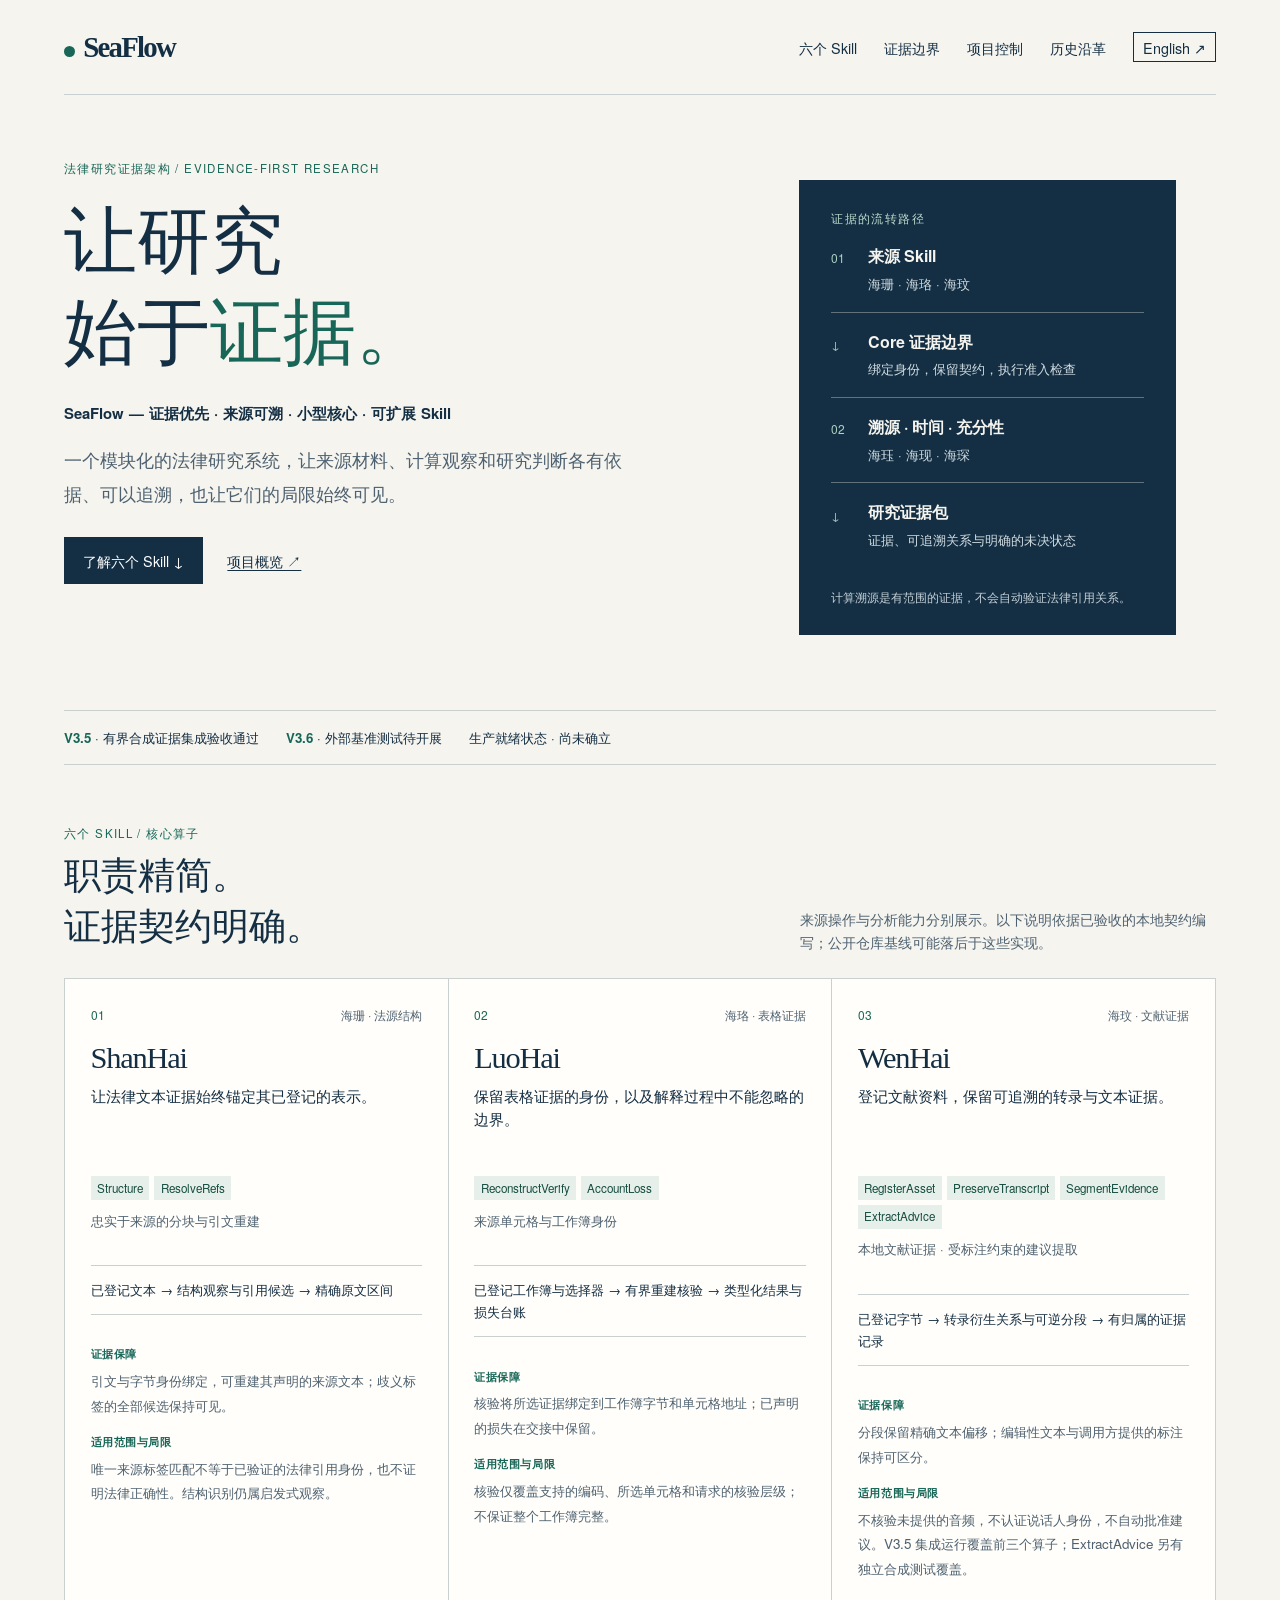
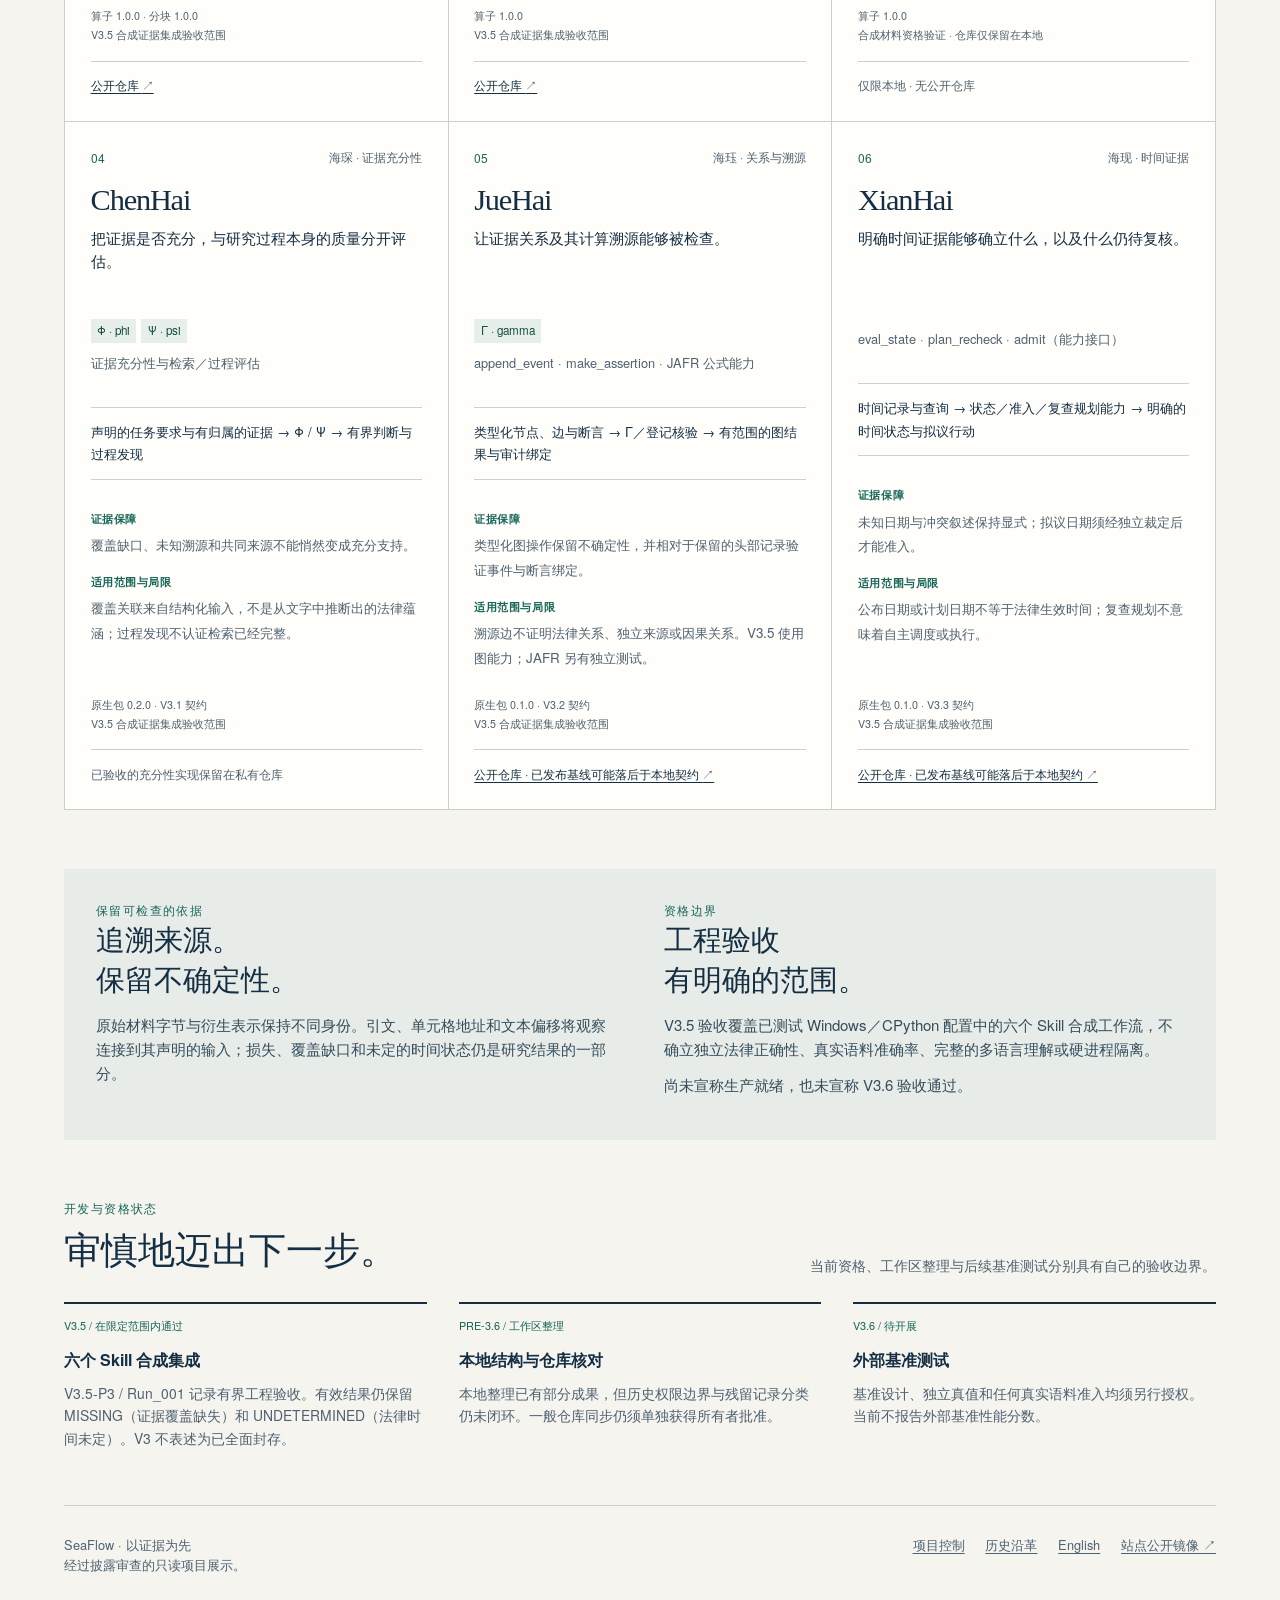
==== commit 1bc0550a: "site: publish Chinese and English overview with Times/Swiss typography" ====
--- a/index.html
+++ b/index.html
@@ -1,33 +1,36 @@
 <!doctype html>
-<html lang="en">
+<html lang="zh-CN">
 <head>
 <meta charset="utf-8">
 <meta name="viewport" content="width=device-width,initial-scale=1">
-<meta name="description" content="SeaFlow: an evidence-first research architecture with six traceable Skills and a small evidence boundary.">
-<meta http-equiv="Content-Security-Policy" content="default-src 'none'; style-src 'unsafe-inline'; base-uri 'none'; form-action 'none'; frame-ancestors 'none'">
-<title>SeaFlow — Evidence First</title>
+<meta name="description" content="SeaFlow：以证据为先的法律研究架构，以六个可追溯 Skill 和小型证据边界组织研究。">
+<meta http-equiv="Content-Security-Policy" content="default-src 'none'; style-src 'self' 'unsafe-inline'; font-src data:; base-uri 'none'; form-action 'none'">
+<link rel="alternate" hreflang="en" href="en.html">
+<link rel="alternate" hreflang="zh-CN" href="index.html">
+<title>SeaFlow — 以证据为先</title>
 <style>
 :root{color-scheme:light;--paper:#f5f4ef;--white:#fffefa;--ink:#142e43;--muted:#4e6170;--line:#c8d0d0;--accent:#176657;--soft:#e6efe9;--mono:Consolas,"Courier New",monospace}*{box-sizing:border-box}html{scroll-behavior:smooth;scroll-padding-top:2rem}body{margin:0;background:var(--paper);color:var(--ink);font-family:Calibri,"Segoe UI","Microsoft YaHei",sans-serif;font-size:1.05rem;line-height:1.6}a{color:inherit;text-underline-offset:.24em}a:hover{color:var(--accent)}a:focus-visible{outline:3px solid #b06b19;outline-offset:5px}.skip{position:absolute;left:1rem;top:-5rem;z-index:9;background:var(--white);padding:.6rem 1rem}.skip:focus{top:1rem}.wrap{max-width:1320px;margin:auto;padding:0 clamp(1.2rem,5vw,5rem)}.masthead{display:flex;align-items:center;justify-content:space-between;padding-block:1.5rem;border-bottom:1px solid var(--line);gap:1rem}.brand{font-family:Georgia,serif;font-size:1.8rem;letter-spacing:-.06em;font-weight:bold;text-decoration:none}.brand span{display:inline-block;width:.7rem;height:.7rem;background:var(--accent);border-radius:50%;margin-right:.5rem}.masthead nav{display:flex;gap:1.7rem;flex-wrap:wrap;font-size:.9rem}.masthead nav a{text-decoration:none}.eyebrow{font: .72rem/1.6 var(--mono);letter-spacing:.12em;text-transform:uppercase;color:var(--accent)}.hero{padding-block:4rem 3.6rem;display:grid;grid-template-columns:1.4fr 1fr;gap:3.5rem;align-items:start}h1{font-family:Georgia,"Palatino Linotype",serif;font-size:clamp(3rem,6vw,5.3rem);font-weight:400;letter-spacing:-.065em;line-height:1.06;margin:1.15rem 0 1.5rem}h1 em{color:var(--accent);font-style:normal}.principles{font-size:.93rem;font-weight:bold;word-spacing:.07em;margin-bottom:1rem}.intro{color:var(--muted);max-width:37rem;margin:0;font-size:1.15rem}.hero-actions{display:flex;flex-wrap:wrap;align-items:center;gap:1.5rem;margin-top:1.7rem}.button{background:var(--ink);color:#fff;padding:.75rem 1.2rem;text-decoration:none;font-size:.9rem}.button:hover{background:var(--accent);color:#fff}.quiet-link{font-size:.9rem}.architecture{background:var(--ink);color:#f5f4ef;padding:1.8rem 2rem;margin-top:1.3rem}.architecture .eyebrow{color:#bbd9cb}.flow-step{padding:1rem 0;border-bottom:1px solid #62727c;display:grid;grid-template-columns:1.5rem 1fr;gap:.8rem}.flow-step:last-of-type{border:0}.flow-step b{display:block;font-size:1rem;font-weight:600}.flow-step small{font-size:.82rem;color:#d0dce1}.flow-step .step-no{font: .75rem var(--mono);padding-top:.4rem;color:#add3c2}.architecture figcaption{font-size:.76rem;color:#c4d0d7;margin-top:1.2rem}.qualification{display:flex;flex-wrap:wrap;gap:.65rem 1.7rem;border-block:1px solid var(--line);padding:1rem 0;font-size:.83rem}.qualification strong{color:var(--accent)}.section-head{display:flex;justify-content:space-between;align-items:end;gap:2rem;margin:3.7rem 0 1.6rem}.section-head h2{font-family:Georgia,serif;font-size:2.3rem;letter-spacing:-.04em;font-weight:400;line-height:1.15;margin:.45rem 0 0}.section-head p{font-size:.9rem;color:var(--muted);max-width:26rem;margin:0}.skill-grid{display:grid;grid-template-columns:repeat(3,minmax(0,1fr));border-top:1px solid var(--line);border-left:1px solid var(--line)}.skill{min-width:0;background:var(--white);padding:1.6rem;border-bottom:1px solid var(--line);border-right:1px solid var(--line);display:flex;flex-direction:column}.skill-top{display:flex;justify-content:space-between;gap:.6rem;align-items:center}.number{font:.75rem var(--mono);color:var(--accent)}.skill-zh{font-size:.77rem;color:var(--muted)}.skill h3{font-family:Georgia,serif;font-size:1.9rem;letter-spacing:-.04em;font-weight:400;line-height:1.15;margin:1rem 0 .5rem}.role{font-size:.95rem;margin:0 0 1.1rem;min-height:4.7rem;line-height:1.55}.operators{display:flex;gap:.3rem;flex-wrap:wrap}.operator{background:var(--soft);color:#154d40;font:.73rem/1.5 var(--mono);padding:.2rem .4rem}.capabilities{font-size:.8rem;color:var(--muted);margin:.65rem 0 1rem;min-height:2.4rem}.flow{font-size:.82rem;margin:0;padding:.8rem 0;border-block:1px solid var(--line);line-height:1.7}dl{font-size:.84rem;margin:1rem 0 1.5rem}dt{font-size:.7rem;font-weight:bold;text-transform:uppercase;letter-spacing:.05em;margin-top:.9rem;color:var(--accent)}dd{margin:.35rem 0 0;color:var(--muted)}.version{font: .67rem/1.8 var(--mono);color:var(--muted);margin-top:auto}.repo-link{font-size:.77rem;border-top:1px solid var(--line);margin-top:1rem;padding-top:.85rem}.repo-link span{color:var(--muted)}.boundary{display:grid;grid-template-columns:1fr 1fr;gap:3rem;margin-block:3.7rem;background:#e8ece9;padding:2rem}.boundary h2{font-family:Georgia,serif;font-size:1.8rem;font-weight:400;letter-spacing:-.03em;margin:0 0 .8rem}.boundary p{font-size:.94rem;margin:.7rem 0;color:#344d5b}.status-grid{display:grid;grid-template-columns:repeat(3,1fr);gap:2rem;margin-bottom:3.5rem}.status-item{border-top:2px solid var(--ink);padding-top:.9rem}.status-item h3{font-size:1rem;margin:0 0 .6rem}.status-item p{font-size:.87rem;color:var(--muted);margin:0}.status-tag{display:block;font:.68rem var(--mono);color:var(--accent);margin-bottom:.8rem}footer{border-top:1px solid var(--line);padding:1.8rem 0 2.5rem;display:flex;justify-content:space-between;gap:1.5rem;flex-wrap:wrap;font-size:.8rem;color:var(--muted)}footer p{margin:0}footer nav{display:flex;gap:1.3rem;flex-wrap:wrap}@media(max-width:1100px){.skill-grid{grid-template-columns:repeat(2,minmax(0,1fr))}.hero{gap:1.5rem}.architecture{padding:1.5rem}.role{min-height:3rem}}@media(max-width:720px){.masthead{align-items:start}.masthead nav{gap:.55rem 1rem;max-width:15rem;justify-content:flex-end;font-size:.8rem}.hero{grid-template-columns:1fr;padding-block:2.5rem 2rem;gap:1rem}.hero h1{font-size:3.55rem}.architecture{margin:.5rem 0 0}.section-head{display:block;margin-top:2.8rem}.section-head p{margin-top:1rem}.skill-grid{grid-template-columns:1fr}.skill{padding:1.5rem}.role,.capabilities{min-height:0}.boundary{grid-template-columns:1fr;gap:1.2rem;padding:1.5rem;margin-block:2.5rem}.status-grid{grid-template-columns:1fr;gap:1.5rem}.qualification{gap:.6rem 1.2rem;font-size:.78rem}}@media(prefers-reduced-motion:reduce){html{scroll-behavior:auto}}@media print{.skill-grid{grid-template-columns:repeat(2,minmax(0,1fr))}.skill{break-inside:avoid}}
 .brand{white-space:nowrap;flex-shrink:0}@media(max-width:720px){.masthead nav{max-width:13rem}}
 </style>
+<link rel="stylesheet" href="fonts.css">
 </head>
 <body>
-<a class="skip" href="#main">Skip to content</a>
+<a class="skip" href="#main">跳至正文</a>
 <div class="wrap">
-<header class="masthead"><a class="brand" href="index.html" aria-label="SeaFlow home"><span aria-hidden="true"></span>SeaFlow</a><nav aria-label="Main navigation"><a href="#skills">Six Skills</a><a href="#boundaries">Evidence boundary</a><a href="project-control.html">Project control</a><a href="history.html">History</a></nav></header>
+<header class="masthead"><a class="brand" href="index.html" aria-label="SeaFlow 首页"><span aria-hidden="true"></span>SeaFlow</a><nav aria-label="主导航"><a href="#skills">六个 Skill</a><a href="#boundaries">证据边界</a><a href="project-control.html">项目控制</a><a href="history.html">历史沿革</a><a class="lang-switch" href="en.html" lang="en" hreflang="en">English ↗</a></nav></header>
 <main id="main">
-<section class="hero" aria-labelledby="title"><div><div class="eyebrow">A research architecture / 法律研究证据架构</div><h1 id="title">Research begins<br>with <em>evidence.</em></h1><p class="principles">SeaFlow — Evidence First · Traceable Sources · Small Core · Extensible Skills</p><p class="intro">A modular legal research system that keeps source material, computational observations and research judgments traceable—and their limits visible.</p><div class="hero-actions"><a class="button" href="#skills">Explore the six Skills <span aria-hidden="true">↓</span></a><a class="quiet-link" href="https://github.com/HuDeyi-66/SeaFlow">Project overview ↗</a></div></div><figure class="architecture" aria-label="Source Skills to Core evidence boundary to provenance, time and sufficiency to research evidence package"><div class="eyebrow">The evidence path</div><div class="flow-step"><span class="step-no">01</span><div><b>Source Skills</b><small>ShanHai · LuoHai · WenHai</small></div></div><div class="flow-step"><span class="step-no">↓</span><div><b>Core evidence boundary</b><small>Bind identities, preserve contracts, enforce admission</small></div></div><div class="flow-step"><span class="step-no">02</span><div><b>Provenance · Time · Sufficiency</b><small>JueHai · XianHai · ChenHai</small></div></div><div class="flow-step"><span class="step-no">↓</span><div><b>Research evidence package</b><small>Evidence, traceability and explicit unresolved states</small></div></div><figcaption>Computational provenance is scoped evidence. It does not automatically verify legal-reference relationships.</figcaption></figure></section>
-<div class="qualification" aria-label="Qualification summary"><span><strong>V3.5</strong> · bounded synthetic integration accepted</span><span><strong>V3.6</strong> · external benchmarking pending</span><span>Production readiness · not established</span></div>
-<section id="skills" aria-labelledby="skills-title"><div class="section-head"><div><div class="eyebrow">Six Skills / Core operators</div><h2 id="skills-title">Small responsibilities.<br>Explicit evidence contracts.</h2></div><p>Source operations and analytical capabilities are exposed separately. The descriptions below summarize accepted local contracts; public repository baselines may lag those implementations.</p></div><div class="skill-grid"><article class="skill" id="shanhai"><div class="skill-top"><span class="number">01</span><span class="skill-zh" lang="zh-CN">海珊 · 法源结构</span></div><h3>ShanHai</h3><p class="role">Keep legal-text evidence anchored to its registered representation.</p><div class="operators" aria-label="Exposed operators"><span class="operator">Structure</span><span class="operator">ResolveRefs</span></div><p class="capabilities">Source-faithful chunking &amp; citation reconstruction</p><p class="flow">Registered text → structural observations &amp; reference candidates → exact source spans</p><dl><dt>Evidence guarantee</dt><dd>Byte-bound citations reconstruct their declared source text; ambiguous label candidates remain visible.</dd><dt>Scope &amp; limitation</dt><dd>A unique source-label match does not verify legal-reference identity or legal correctness. Structure is heuristic.</dd></dl><div class="version">Operators 1.0.0 · chunking 1.0.0<br>V3.5 synthetic integration scope</div><div class="repo-link"><a href="https://github.com/HuDeyi-66/Shan_Hai_Code_Skill">Public repository <span aria-hidden="true">↗</span></a></div></article>
-<article class="skill" id="luohai"><div class="skill-top"><span class="number">02</span><span class="skill-zh" lang="zh-CN">海珞 · 表格证据</span></div><h3>LuoHai</h3><p class="role">Preserve the identity and interpretation limits of tabular evidence.</p><div class="operators" aria-label="Exposed operators"><span class="operator">ReconstructVerify</span><span class="operator">AccountLoss</span></div><p class="capabilities">Source-cell &amp; workbook identity</p><p class="flow">Registered workbook + selector → bounded reconstruction checks → typed outcomes &amp; loss ledger</p><dl><dt>Evidence guarantee</dt><dd>Checks bind selected evidence to workbook bytes and cell addresses; declared losses survive handoffs.</dd><dt>Scope &amp; limitation</dt><dd>Verification is limited to supported encodings, selected cells and the requested level. No whole-workbook completeness claim.</dd></dl><div class="version">Operators 1.0.0<br>V3.5 synthetic integration scope</div><div class="repo-link"><a href="https://github.com/HuDeyi-66/Luo_Hai_Tables_Skill">Public repository <span aria-hidden="true">↗</span></a></div></article>
-<article class="skill" id="wenhai"><div class="skill-top"><span class="number">03</span><span class="skill-zh" lang="zh-CN">海玟 · 文献证据</span></div><h3>WenHai</h3><p class="role">Register documentary assets and preserve traceable transcript evidence.</p><div class="operators" aria-label="Exposed operators"><span class="operator">RegisterAsset</span><span class="operator">PreserveTranscript</span><span class="operator">SegmentEvidence</span><span class="operator">ExtractAdvice</span></div><p class="capabilities">Local documentary evidence · annotation-bound advice</p><p class="flow">Registered bytes → transcript derivation &amp; reversible segments → attributed evidence records</p><dl><dt>Evidence guarantee</dt><dd>Segments retain exact text offsets; editorial text and caller-supplied annotations remain distinguishable.</dd><dt>Scope &amp; limitation</dt><dd>No unprovided audio verification, speaker-identity certification or automatic advice approval. V3.5 exercises the first three operators; ExtractAdvice has separate synthetic standalone coverage.</dd></dl><div class="version">Operators 1.0.0<br>Synthetic qualification · local-only repository</div><div class="repo-link"><span>Local-only · no public repository</span></div></article>
-<article class="skill" id="chenhai"><div class="skill-top"><span class="number">04</span><span class="skill-zh" lang="zh-CN">海琛 · 证据充分性</span></div><h3>ChenHai</h3><p class="role">Keep evidence sufficiency separate from the quality of the research process.</p><div class="operators" aria-label="Exposed operators"><span class="operator">Φ · phi</span><span class="operator">Ψ · psi</span></div><p class="capabilities">Evidence sufficiency &amp; retrieval/process assessment</p><p class="flow">Declared requirements + attributed evidence → Φ / Ψ → bounded judgment &amp; process findings</p><dl><dt>Evidence guarantee</dt><dd>Missing coverage, unknown provenance and shared origins cannot silently become sufficient support.</dd><dt>Scope &amp; limitation</dt><dd>Coverage associations are structured input, not inferred legal entailment. Process findings do not certify a complete search.</dd></dl><div class="version">Native package 0.2.0 · V3.1 contracts<br>V3.5 synthetic integration scope</div><div class="repo-link"><span>Accepted sufficiency implementation is private</span></div></article>
-<article class="skill" id="juehai"><div class="skill-top"><span class="number">05</span><span class="skill-zh" lang="zh-CN">海珏 · 关系与溯源</span></div><h3>JueHai</h3><p class="role">Make evidence relationships and their computational provenance inspectable.</p><div class="operators" aria-label="Exposed operators"><span class="operator">Γ · gamma</span></div><p class="capabilities">append_event · make_assertion · JAFR formula capabilities</p><p class="flow">Typed nodes, edges &amp; assertions → Γ / registry checks → scoped graph results &amp; audit bindings</p><dl><dt>Evidence guarantee</dt><dd>Typed graph operations retain uncertainty and validate event/assertion bindings relative to a retained head.</dd><dt>Scope &amp; limitation</dt><dd>Provenance edges do not prove legal relationships, independent sources or causality. V3.5 uses graph capabilities; JAFR is tested separately.</dd></dl><div class="version">Native package 0.1.0 · V3.2 contracts<br>V3.5 synthetic integration scope</div><div class="repo-link"><a href="https://github.com/HuDeyi-66/Jue_Hai_Graph_Skill">Public repository · published baseline may lag local contracts <span aria-hidden="true">↗</span></a></div></article>
-<article class="skill" id="xianhai"><div class="skill-top"><span class="number">06</span><span class="skill-zh" lang="zh-CN">海现 · 时间证据</span></div><h3>XianHai</h3><p class="role">Represent what temporal evidence establishes, and what still needs review.</p><div class="operators" aria-label="Exposed operators"></div><p class="capabilities">eval_state · plan_recheck · admit (capabilities)</p><p class="flow">Temporal records + query → state/admission/recheck capabilities → explicit time state &amp; proposed actions</p><dl><dt>Evidence guarantee</dt><dd>Unknown dates and conflicting accounts remain explicit; proposed dates require independent adjudication before admission.</dd><dt>Scope &amp; limitation</dt><dd>A publication or planned date does not establish legal effective time. Recheck planning is not autonomous scheduling or execution.</dd></dl><div class="version">Native package 0.1.0 · V3.3 contracts<br>V3.5 synthetic integration scope</div><div class="repo-link"><a href="https://github.com/HuDeyi-66/Xian_Hai_Time_Skill">Public repository · published baseline may lag local contracts <span aria-hidden="true">↗</span></a></div></article></div></section>
-<section class="boundary" id="boundaries" aria-label="Evidence guarantees and limitations"><div><div class="eyebrow">What stays inspectable</div><h2>Trace the source.<br>Preserve the uncertainty.</h2><p>Artifact bytes and derived representations keep distinct identities. Citations, cell addresses and text offsets connect observations to their declared inputs. Losses, missing coverage and undetermined time remain part of the research result.</p></div><div><div class="eyebrow">Qualification boundary</div><h2>Engineering acceptance<br>has a defined scope.</h2><p>V3.5 acceptance covers a synthetic six-Skill workflow in tested Windows/CPython configurations. It does not establish independent legal correctness, real-corpus accuracy, comprehensive multilingual understanding or hard process isolation.</p><p>No production-readiness or V3.6 acceptance claim is made.</p></div></section>
-<section id="status" aria-labelledby="status-title"><div class="section-head"><div><div class="eyebrow">Development &amp; qualification</div><h2 id="status-title">A measured next step.</h2></div><p>Current qualification, workspace consolidation and future benchmarking have separate acceptance boundaries.</p></div><div class="status-grid"><article class="status-item"><span class="status-tag">V3.5 / ACCEPTED WITHIN SCOPE</span><h3>Six-Skill synthetic integration</h3><p>V3.5-P3 / Run_001 records bounded engineering acceptance. Valid outputs retain MISSING evidence coverage and UNDETERMINED legal time. V3 is not described as fully sealed.</p></article><article class="status-item"><span class="status-tag">PRE-3.6 / CONSOLIDATION</span><h3>Local structure &amp; repository review</h3><p>Workspace organization, reproducibility indexes and curated demonstrations are being consolidated. General repository synchronization requires separate owner approval.</p></article><article class="status-item"><span class="status-tag">V3.6 / PENDING</span><h3>External benchmarking</h3><p>Benchmark design, independent ground truth and any real-corpus admission require separate authorization. No external benchmark score is reported.</p></article></div></section>
+<section class="hero" aria-labelledby="title"><div><div class="eyebrow">法律研究证据架构 / Evidence-first research</div><h1 id="title">让研究<br>始于<em>证据。</em></h1><p class="principles">SeaFlow — 证据优先 · 来源可溯 · 小型核心 · 可扩展 Skill</p><p class="intro">一个模块化的法律研究系统，让来源材料、计算观察和研究判断各有依据、可以追溯，也让它们的局限始终可见。</p><div class="hero-actions"><a class="button" href="#skills">了解六个 Skill <span aria-hidden="true">↓</span></a><a class="quiet-link" href="https://github.com/HuDeyi-66/SeaFlow">项目概览 ↗</a></div></div><figure class="architecture" aria-label="来源 Skill 经由 Core 证据边界，进入溯源、时间和充分性评估，形成研究证据包"><div class="eyebrow">证据的流转路径</div><div class="flow-step"><span class="step-no">01</span><div><b>来源 Skill</b><small>海珊 · 海珞 · 海玟</small></div></div><div class="flow-step"><span class="step-no">↓</span><div><b>Core 证据边界</b><small>绑定身份，保留契约，执行准入检查</small></div></div><div class="flow-step"><span class="step-no">02</span><div><b>溯源 · 时间 · 充分性</b><small>海珏 · 海现 · 海琛</small></div></div><div class="flow-step"><span class="step-no">↓</span><div><b>研究证据包</b><small>证据、可追溯关系与明确的未决状态</small></div></div><figcaption>计算溯源是有范围的证据，不会自动验证法律引用关系。</figcaption></figure></section>
+<div class="qualification" aria-label="资格状态摘要"><span><strong>V3.5</strong> · 有界合成证据集成验收通过</span><span><strong>V3.6</strong> · 外部基准测试待开展</span><span>生产就绪状态 · 尚未确立</span></div>
+<section id="skills" aria-labelledby="skills-title"><div class="section-head"><div><div class="eyebrow">六个 Skill / 核心算子</div><h2 id="skills-title">职责精简。<br>证据契约明确。</h2></div><p>来源操作与分析能力分别展示。以下说明依据已验收的本地契约编写；公开仓库基线可能落后于这些实现。</p></div><div class="skill-grid"><article class="skill" id="shanhai"><div class="skill-top"><span class="number">01</span><span class="skill-zh" lang="zh-CN">海珊 · 法源结构</span></div><h3 lang="en">ShanHai</h3><p class="role">让法律文本证据始终锚定其已登记的表示。</p><div class="operators" aria-label="公开算子"><span class="operator" lang="en">Structure</span><span class="operator" lang="en">ResolveRefs</span></div><p class="capabilities">忠实于来源的分块与引文重建</p><p class="flow">已登记文本 → 结构观察与引用候选 → 精确原文区间</p><dl><dt>证据保障</dt><dd>引文与字节身份绑定，可重建其声明的来源文本；歧义标签的全部候选保持可见。</dd><dt>适用范围与局限</dt><dd>唯一来源标签匹配不等于已验证的法律引用身份，也不证明法律正确性。结构识别仍属启发式观察。</dd></dl><div class="version">算子 1.0.0 · 分块 1.0.0<br>V3.5 合成证据集成验收范围</div><div class="repo-link"><a href="https://github.com/HuDeyi-66/Shan_Hai_Code_Skill">公开仓库 <span aria-hidden="true">↗</span></a></div></article>
+<article class="skill" id="luohai"><div class="skill-top"><span class="number">02</span><span class="skill-zh" lang="zh-CN">海珞 · 表格证据</span></div><h3 lang="en">LuoHai</h3><p class="role">保留表格证据的身份，以及解释过程中不能忽略的边界。</p><div class="operators" aria-label="公开算子"><span class="operator" lang="en">ReconstructVerify</span><span class="operator" lang="en">AccountLoss</span></div><p class="capabilities">来源单元格与工作簿身份</p><p class="flow">已登记工作簿与选择器 → 有界重建核验 → 类型化结果与损失台账</p><dl><dt>证据保障</dt><dd>核验将所选证据绑定到工作簿字节和单元格地址；已声明的损失在交接中保留。</dd><dt>适用范围与局限</dt><dd>核验仅覆盖支持的编码、所选单元格和请求的核验层级；不保证整个工作簿完整。</dd></dl><div class="version">算子 1.0.0<br>V3.5 合成证据集成验收范围</div><div class="repo-link"><a href="https://github.com/HuDeyi-66/Luo_Hai_Tables_Skill">公开仓库 <span aria-hidden="true">↗</span></a></div></article>
+<article class="skill" id="wenhai"><div class="skill-top"><span class="number">03</span><span class="skill-zh" lang="zh-CN">海玟 · 文献证据</span></div><h3 lang="en">WenHai</h3><p class="role">登记文献资料，保留可追溯的转录与文本证据。</p><div class="operators" aria-label="公开算子"><span class="operator" lang="en">RegisterAsset</span><span class="operator" lang="en">PreserveTranscript</span><span class="operator" lang="en">SegmentEvidence</span><span class="operator" lang="en">ExtractAdvice</span></div><p class="capabilities">本地文献证据 · 受标注约束的建议提取</p><p class="flow">已登记字节 → 转录衍生关系与可逆分段 → 有归属的证据记录</p><dl><dt>证据保障</dt><dd>分段保留精确文本偏移；编辑性文本与调用方提供的标注保持可区分。</dd><dt>适用范围与局限</dt><dd>不核验未提供的音频，不认证说话人身份，不自动批准建议。V3.5 集成运行覆盖前三个算子；ExtractAdvice 另有独立合成测试覆盖。</dd></dl><div class="version">算子 1.0.0<br>合成材料资格验证 · 仓库仅保留在本地</div><div class="repo-link"><span>仅限本地 · 无公开仓库</span></div></article>
+<article class="skill" id="chenhai"><div class="skill-top"><span class="number">04</span><span class="skill-zh" lang="zh-CN">海琛 · 证据充分性</span></div><h3 lang="en">ChenHai</h3><p class="role">把证据是否充分，与研究过程本身的质量分开评估。</p><div class="operators" aria-label="公开算子"><span class="operator" lang="en">Φ · phi</span><span class="operator" lang="en">Ψ · psi</span></div><p class="capabilities">证据充分性与检索／过程评估</p><p class="flow">声明的任务要求与有归属的证据 → Φ / Ψ → 有界判断与过程发现</p><dl><dt>证据保障</dt><dd>覆盖缺口、未知溯源和共同来源不能悄然变成充分支持。</dd><dt>适用范围与局限</dt><dd>覆盖关联来自结构化输入，不是从文字中推断出的法律蕴涵；过程发现不认证检索已经完整。</dd></dl><div class="version">原生包 0.2.0 · V3.1 契约<br>V3.5 合成证据集成验收范围</div><div class="repo-link"><span>已验收的充分性实现保留在私有仓库</span></div></article>
+<article class="skill" id="juehai"><div class="skill-top"><span class="number">05</span><span class="skill-zh" lang="zh-CN">海珏 · 关系与溯源</span></div><h3 lang="en">JueHai</h3><p class="role">让证据关系及其计算溯源能够被检查。</p><div class="operators" aria-label="公开算子"><span class="operator" lang="en">Γ · gamma</span></div><p class="capabilities">append_event · make_assertion · JAFR 公式能力</p><p class="flow">类型化节点、边与断言 → Γ／登记核验 → 有范围的图结果与审计绑定</p><dl><dt>证据保障</dt><dd>类型化图操作保留不确定性，并相对于保留的头部记录验证事件与断言绑定。</dd><dt>适用范围与局限</dt><dd>溯源边不证明法律关系、独立来源或因果关系。V3.5 使用图能力；JAFR 另有独立测试。</dd></dl><div class="version">原生包 0.1.0 · V3.2 契约<br>V3.5 合成证据集成验收范围</div><div class="repo-link"><a href="https://github.com/HuDeyi-66/Jue_Hai_Graph_Skill">公开仓库 · 已发布基线可能落后于本地契约 <span aria-hidden="true">↗</span></a></div></article>
+<article class="skill" id="xianhai"><div class="skill-top"><span class="number">06</span><span class="skill-zh" lang="zh-CN">海现 · 时间证据</span></div><h3 lang="en">XianHai</h3><p class="role">明确时间证据能够确立什么，以及什么仍待复核。</p><div class="operators" aria-label="公开算子"></div><p class="capabilities">eval_state · plan_recheck · admit（能力接口）</p><p class="flow">时间记录与查询 → 状态／准入／复查规划能力 → 明确的时间状态与拟议行动</p><dl><dt>证据保障</dt><dd>未知日期与冲突叙述保持显式；拟议日期须经独立裁定后才能准入。</dd><dt>适用范围与局限</dt><dd>公布日期或计划日期不等于法律生效时间；复查规划不意味着自主调度或执行。</dd></dl><div class="version">原生包 0.1.0 · V3.3 契约<br>V3.5 合成证据集成验收范围</div><div class="repo-link"><a href="https://github.com/HuDeyi-66/Xian_Hai_Time_Skill">公开仓库 · 已发布基线可能落后于本地契约 <span aria-hidden="true">↗</span></a></div></article></div></section>
+<section class="boundary" id="boundaries" aria-label="证据保障与局限"><div><div class="eyebrow">保留可检查的依据</div><h2>追溯来源。<br>保留不确定性。</h2><p>原始材料字节与衍生表示保持不同身份。引文、单元格地址和文本偏移将观察连接到其声明的输入；损失、覆盖缺口和未定的时间状态仍是研究结果的一部分。</p></div><div><div class="eyebrow">资格边界</div><h2>工程验收<br>有明确的范围。</h2><p>V3.5 验收覆盖已测试 Windows／CPython 配置中的六个 Skill 合成工作流，不确立独立法律正确性、真实语料准确率、完整的多语言理解或硬进程隔离。</p><p>尚未宣称生产就绪，也未宣称 V3.6 验收通过。</p></div></section>
+<section id="status" aria-labelledby="status-title"><div class="section-head"><div><div class="eyebrow">开发与资格状态</div><h2 id="status-title">审慎地迈出下一步。</h2></div><p>当前资格、工作区整理与后续基准测试分别具有自己的验收边界。</p></div><div class="status-grid"><article class="status-item"><span class="status-tag">V3.5 / 在限定范围内通过</span><h3>六个 Skill 合成集成</h3><p>V3.5-P3 / Run_001 记录有界工程验收。有效结果仍保留 MISSING（证据覆盖缺失）和 UNDETERMINED（法律时间未定）。V3 不表述为已全面封存。</p></article><article class="status-item"><span class="status-tag">PRE-3.6 / 工作区整理</span><h3>本地结构与仓库核对</h3><p>本地整理已有部分成果，但历史权限边界与残留记录分类仍未闭环。一般仓库同步仍须单独获得所有者批准。</p></article><article class="status-item"><span class="status-tag">V3.6 / 待开展</span><h3>外部基准测试</h3><p>基准设计、独立真值和任何真实语料准入均须另行授权。当前不报告外部基准性能分数。</p></article></div></section>
 </main>
-<footer><p>SeaFlow · Evidence First<br>A read-only, sanitized project showcase.</p><nav aria-label="Footer navigation"><a href="project-control.html">Project control</a><a href="history.html">History</a><a href="https://github.com/HuDeyi-66/seaflow-library-project-control">Site source mirror ↗</a></nav></footer>
+<footer><p>SeaFlow · 以证据为先<br>经过披露审查的只读项目展示。</p><nav aria-label="页脚导航"><a href="project-control.html">项目控制</a><a href="history.html">历史沿革</a><a href="en.html" lang="en" hreflang="en">English</a><a href="https://github.com/HuDeyi-66/seaflow-library-project-control">站点公开镜像 ↗</a></nav></footer>
 </div>
 </body>
 </html>
--- a/fonts.css
+++ b/fonts.css
@@ -0,0 +1,48 @@
+/* Embedded font: SeaFlow Swiss Text, renamed subset of TeX Gyre Heros 2.004.
+Upstream: https://ctan.org/pkg/tex-gyre-heros
+GUST Font License:
+% This is version 1.0, dated 22 June 2009, of the GUST Font License.
+% (GUST is the Polish TeX Users Group, http://www.gust.org.pl)
+%
+% For the most recent version of this license see
+% http://www.gust.org.pl/fonts/licenses/GUST-FONT-LICENSE.txt
+% or
+% http://tug.org/fonts/licenses/GUST-FONT-LICENSE.txt
+%
+% This work may be distributed and/or modified under the conditions
+% of the LaTeX Project Public License, either version 1.3c of this
+% license or (at your option) any later version.
+%
+% Please also observe the following clause:
+% 1) it is requested, but not legally required, that derived works be
+%    distributed only after changing the names of the fonts comprising this
+%    work and given in an accompanying "manifest", and that the
+%    files comprising the Work, as listed in the manifest, also be given
+%    new names. Any exceptions to this request are also given in the
+%    manifest.
+%
+%    We recommend the manifest be given in a separate file named
+%    MANIFEST-<fontid>.txt, where <fontid> is some unique identification
+%    of the font family. If a separate "readme" file accompanies the Work,
+%    we recommend a name of the form README-<fontid>.txt.
+%
+% The latest version of the LaTeX Project Public License is in
+% http://www.latex-project.org/lppl.txt and version 1.3c or later
+% is part of all distributions of LaTeX version 2006/05/20 or later.
+
+*/
+/* Copyright 2006, 2009 for TeX Gyre extensions by B. Jackowski and J.M. Nowacki (on behalf of TeX users groups). This work is released under the GUST Font License --  see http://tug.org/fonts/licenses/GUST-FONT-LICENSE.txt for details. */
+@font-face{font-family:"SeaFlow Swiss Text";font-style:normal;font-weight:400;font-display:swap;src:local("Helvetica"),local("HelveticaNeue"),url([data-uri]) format("woff");unicode-range:U+0020-024F,U+0370-03FF,U+2000-206F,U+2190-2197,U+2212}
+/* Copyright 2006, 2009 for TeX Gyre extensions by B. Jackowski and J.M. Nowacki (on behalf of TeX users groups). This work is released under the GUST Font License --  see http://tug.org/fonts/licenses/GUST-FONT-LICENSE.txt for details. */
+@font-face{font-family:"SeaFlow Swiss Text";font-style:normal;font-weight:700;font-display:swap;src:local("Helvetica-Bold"),local("HelveticaNeue-Bold"),url([data-uri]) format("woff");unicode-range:U+0020-024F,U+0370-03FF,U+2000-206F,U+2190-2197,U+2212}
+
+:root{--sans:"SeaFlow Swiss Text","PingFang SC","Microsoft YaHei",Helvetica,"Helvetica Neue",Univers,sans-serif;--serif:"Times New Roman",Times,"Noto Serif CJK SC","Songti SC",SimSun,serif;--mono:var(--sans)}
+body{font-family:var(--sans)}
+.brand,h1,.section-head h2,.skill h3,.boundary h2{font-family:var(--serif)}
+.operator,.number,.eyebrow,.version,.status-tag,.flow-step .step-no{font-family:var(--sans)}
+.lang-switch{border:1px solid currentColor;padding:.16rem .55rem;white-space:nowrap}
+html:lang(zh-CN) h1{letter-spacing:0;font-size:clamp(3.1rem,5.7vw,5rem);line-height:1.25}
+html:lang(zh-CN) .section-head h2,html:lang(zh-CN) .boundary h2{letter-spacing:0;line-height:1.4}
+html:lang(zh-CN) .intro,html:lang(zh-CN) dd{line-height:1.85}
+.masthead nav{align-items:center}
+@media(max-width:720px){.masthead{gap:.7rem}.masthead nav{max-width:13rem;gap:.5rem .75rem}html:lang(zh-CN) h1{font-size:3.5rem}}
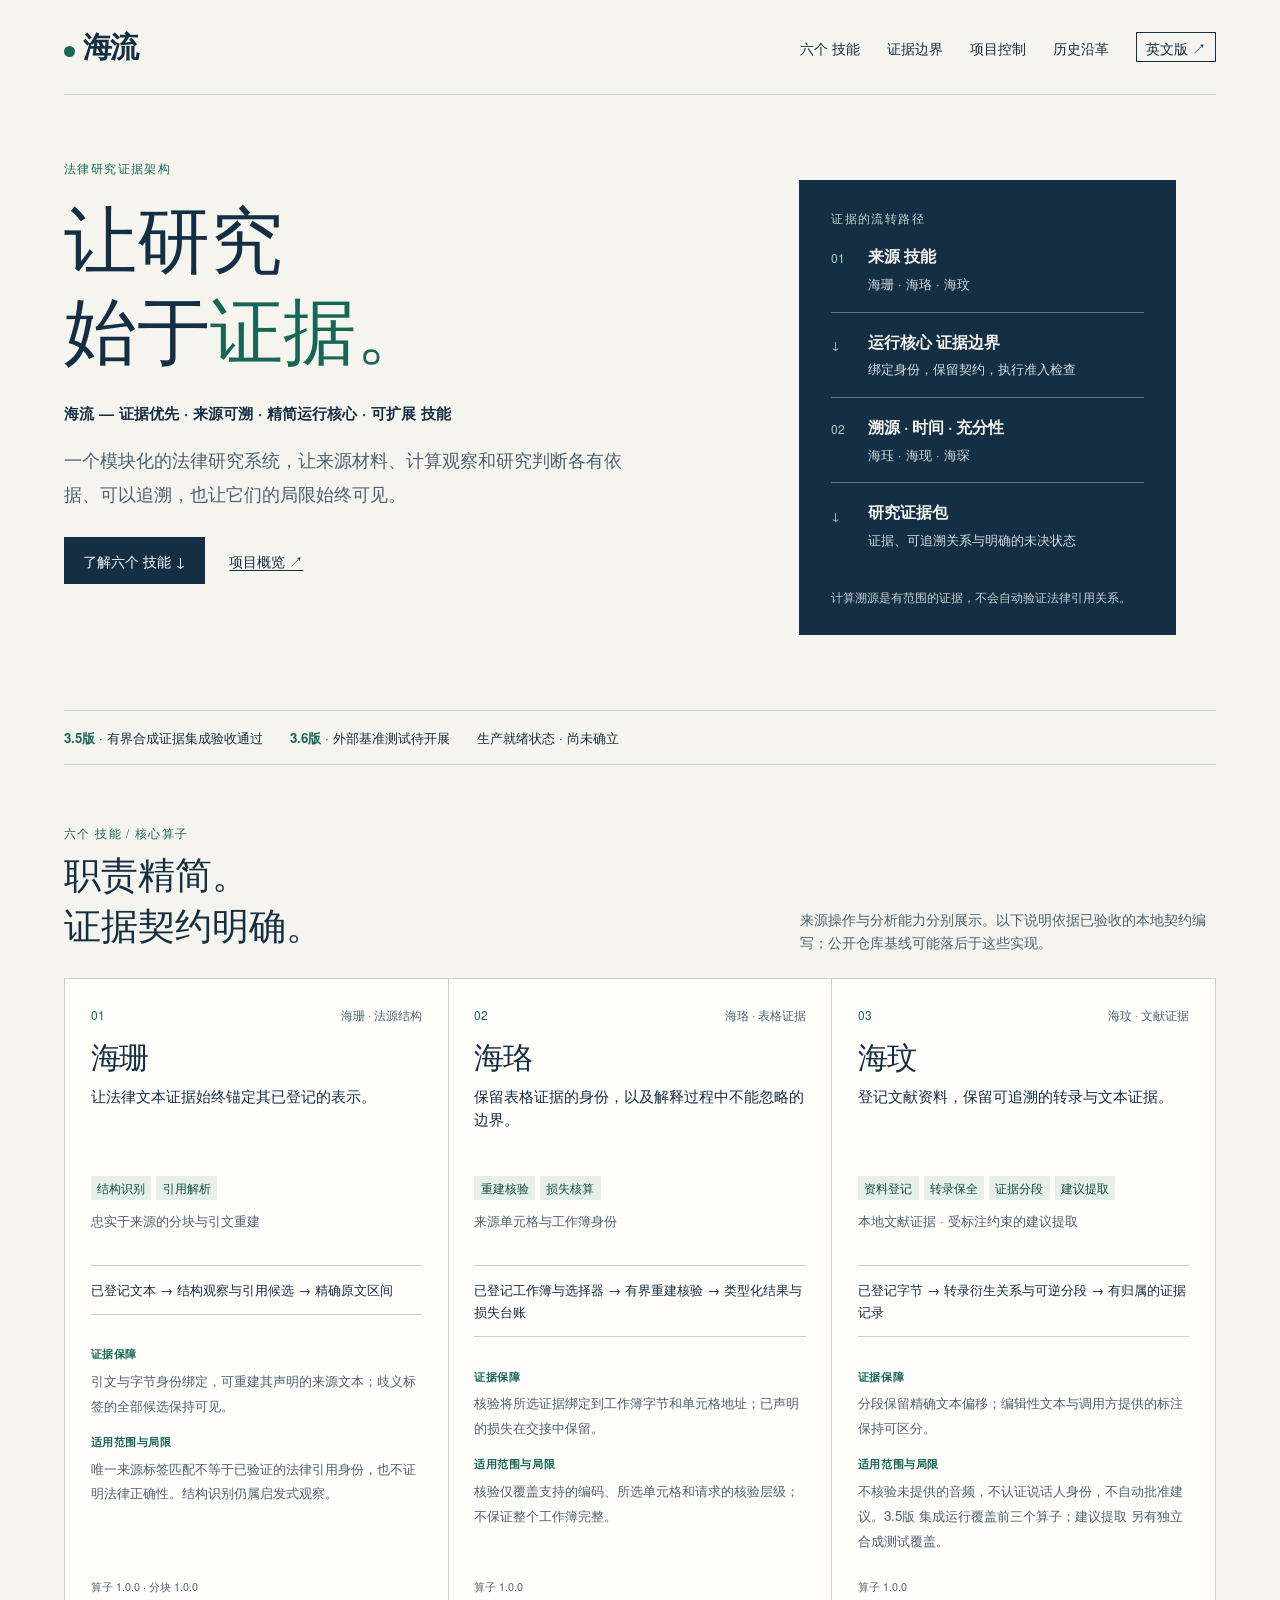
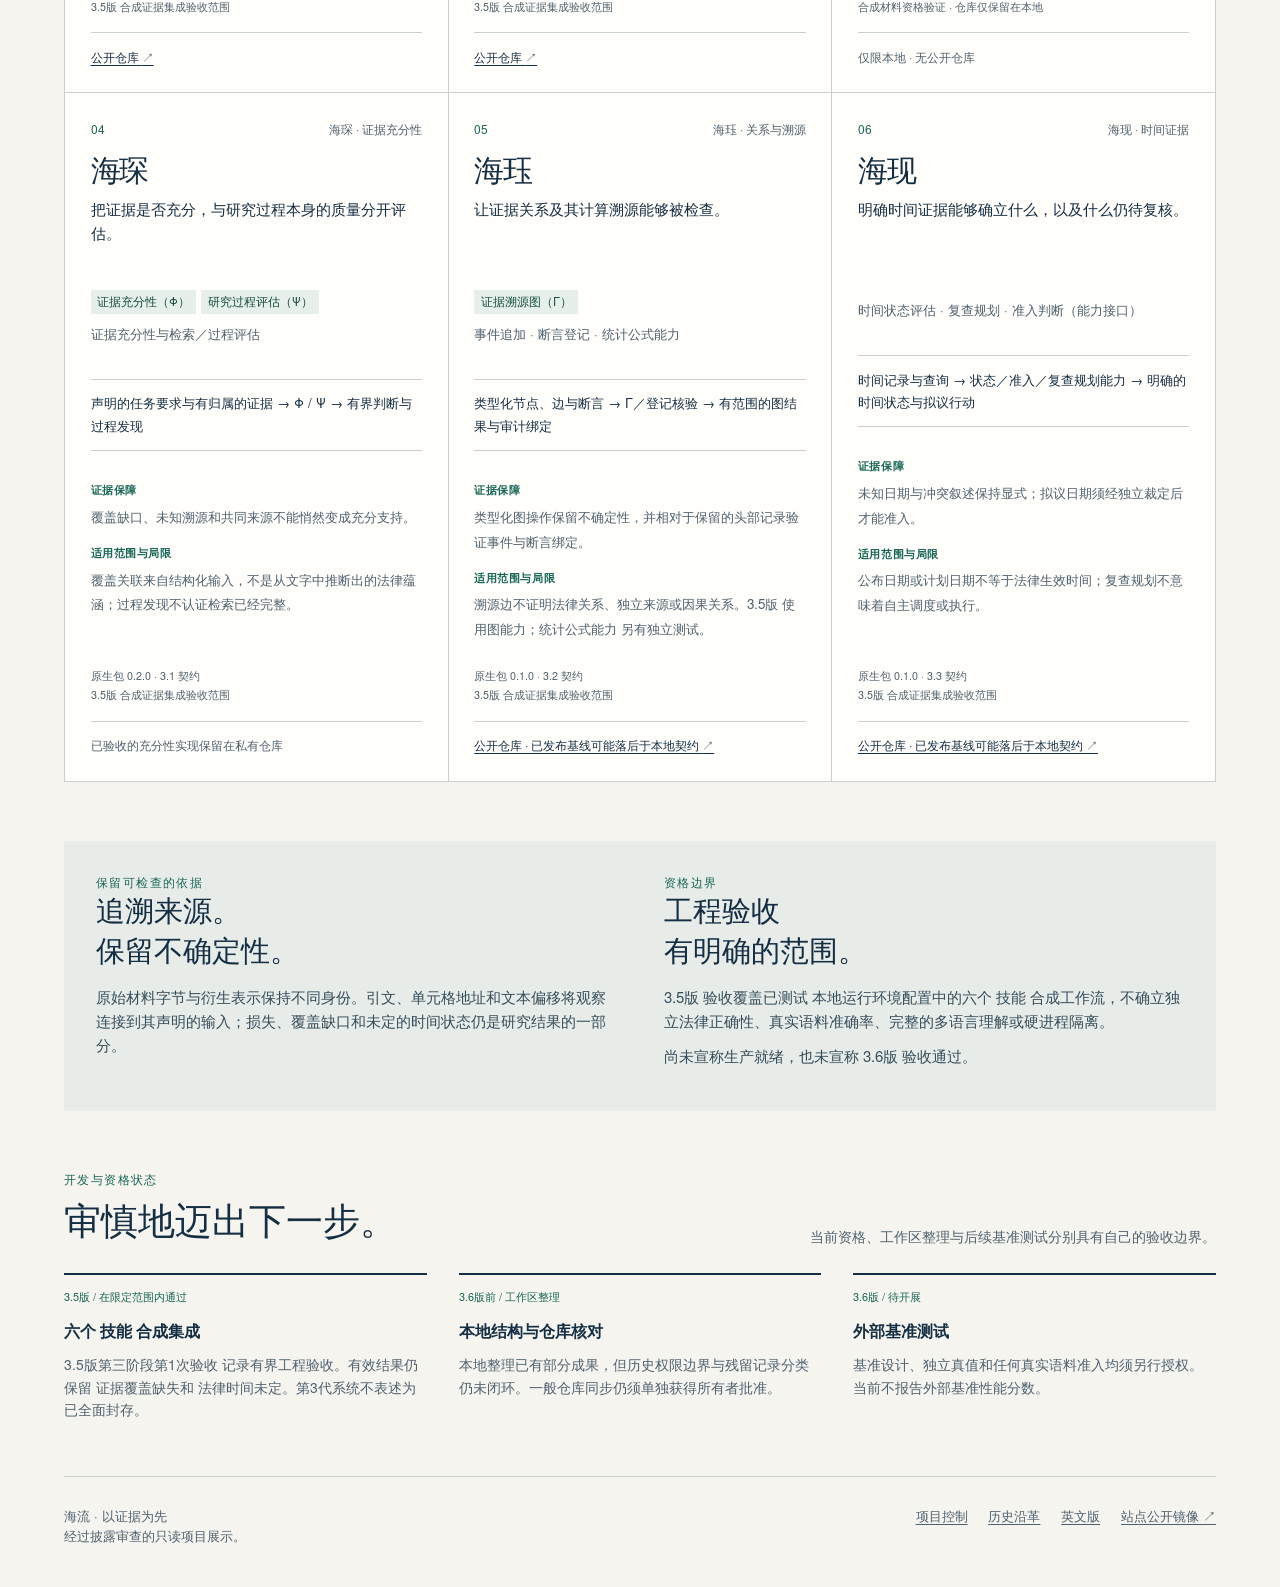
==== commit 40d465fe: "site: publish consistent Chinese and English interfaces" ====
--- a/index.html
+++ b/index.html
@@ -3,11 +3,11 @@
 <head>
 <meta charset="utf-8">
 <meta name="viewport" content="width=device-width,initial-scale=1">
-<meta name="description" content="SeaFlow：以证据为先的法律研究架构，以六个可追溯 Skill 和小型证据边界组织研究。">
+<meta name="description" content="海流：以证据为先的法律研究架构，以六个可追溯 技能 和小型证据边界组织研究。">
 <meta http-equiv="Content-Security-Policy" content="default-src 'none'; style-src 'self' 'unsafe-inline'; font-src data:; base-uri 'none'; form-action 'none'">
 <link rel="alternate" hreflang="en" href="en.html">
 <link rel="alternate" hreflang="zh-CN" href="index.html">
-<title>SeaFlow — 以证据为先</title>
+<title>海流 — 以证据为先</title>
 <style>
 :root{color-scheme:light;--paper:#f5f4ef;--white:#fffefa;--ink:#142e43;--muted:#4e6170;--line:#c8d0d0;--accent:#176657;--soft:#e6efe9;--mono:Consolas,"Courier New",monospace}*{box-sizing:border-box}html{scroll-behavior:smooth;scroll-padding-top:2rem}body{margin:0;background:var(--paper);color:var(--ink);font-family:Calibri,"Segoe UI","Microsoft YaHei",sans-serif;font-size:1.05rem;line-height:1.6}a{color:inherit;text-underline-offset:.24em}a:hover{color:var(--accent)}a:focus-visible{outline:3px solid #b06b19;outline-offset:5px}.skip{position:absolute;left:1rem;top:-5rem;z-index:9;background:var(--white);padding:.6rem 1rem}.skip:focus{top:1rem}.wrap{max-width:1320px;margin:auto;padding:0 clamp(1.2rem,5vw,5rem)}.masthead{display:flex;align-items:center;justify-content:space-between;padding-block:1.5rem;border-bottom:1px solid var(--line);gap:1rem}.brand{font-family:Georgia,serif;font-size:1.8rem;letter-spacing:-.06em;font-weight:bold;text-decoration:none}.brand span{display:inline-block;width:.7rem;height:.7rem;background:var(--accent);border-radius:50%;margin-right:.5rem}.masthead nav{display:flex;gap:1.7rem;flex-wrap:wrap;font-size:.9rem}.masthead nav a{text-decoration:none}.eyebrow{font: .72rem/1.6 var(--mono);letter-spacing:.12em;text-transform:uppercase;color:var(--accent)}.hero{padding-block:4rem 3.6rem;display:grid;grid-template-columns:1.4fr 1fr;gap:3.5rem;align-items:start}h1{font-family:Georgia,"Palatino Linotype",serif;font-size:clamp(3rem,6vw,5.3rem);font-weight:400;letter-spacing:-.065em;line-height:1.06;margin:1.15rem 0 1.5rem}h1 em{color:var(--accent);font-style:normal}.principles{font-size:.93rem;font-weight:bold;word-spacing:.07em;margin-bottom:1rem}.intro{color:var(--muted);max-width:37rem;margin:0;font-size:1.15rem}.hero-actions{display:flex;flex-wrap:wrap;align-items:center;gap:1.5rem;margin-top:1.7rem}.button{background:var(--ink);color:#fff;padding:.75rem 1.2rem;text-decoration:none;font-size:.9rem}.button:hover{background:var(--accent);color:#fff}.quiet-link{font-size:.9rem}.architecture{background:var(--ink);color:#f5f4ef;padding:1.8rem 2rem;margin-top:1.3rem}.architecture .eyebrow{color:#bbd9cb}.flow-step{padding:1rem 0;border-bottom:1px solid #62727c;display:grid;grid-template-columns:1.5rem 1fr;gap:.8rem}.flow-step:last-of-type{border:0}.flow-step b{display:block;font-size:1rem;font-weight:600}.flow-step small{font-size:.82rem;color:#d0dce1}.flow-step .step-no{font: .75rem var(--mono);padding-top:.4rem;color:#add3c2}.architecture figcaption{font-size:.76rem;color:#c4d0d7;margin-top:1.2rem}.qualification{display:flex;flex-wrap:wrap;gap:.65rem 1.7rem;border-block:1px solid var(--line);padding:1rem 0;font-size:.83rem}.qualification strong{color:var(--accent)}.section-head{display:flex;justify-content:space-between;align-items:end;gap:2rem;margin:3.7rem 0 1.6rem}.section-head h2{font-family:Georgia,serif;font-size:2.3rem;letter-spacing:-.04em;font-weight:400;line-height:1.15;margin:.45rem 0 0}.section-head p{font-size:.9rem;color:var(--muted);max-width:26rem;margin:0}.skill-grid{display:grid;grid-template-columns:repeat(3,minmax(0,1fr));border-top:1px solid var(--line);border-left:1px solid var(--line)}.skill{min-width:0;background:var(--white);padding:1.6rem;border-bottom:1px solid var(--line);border-right:1px solid var(--line);display:flex;flex-direction:column}.skill-top{display:flex;justify-content:space-between;gap:.6rem;align-items:center}.number{font:.75rem var(--mono);color:var(--accent)}.skill-zh{font-size:.77rem;color:var(--muted)}.skill h3{font-family:Georgia,serif;font-size:1.9rem;letter-spacing:-.04em;font-weight:400;line-height:1.15;margin:1rem 0 .5rem}.role{font-size:.95rem;margin:0 0 1.1rem;min-height:4.7rem;line-height:1.55}.operators{display:flex;gap:.3rem;flex-wrap:wrap}.operator{background:var(--soft);color:#154d40;font:.73rem/1.5 var(--mono);padding:.2rem .4rem}.capabilities{font-size:.8rem;color:var(--muted);margin:.65rem 0 1rem;min-height:2.4rem}.flow{font-size:.82rem;margin:0;padding:.8rem 0;border-block:1px solid var(--line);line-height:1.7}dl{font-size:.84rem;margin:1rem 0 1.5rem}dt{font-size:.7rem;font-weight:bold;text-transform:uppercase;letter-spacing:.05em;margin-top:.9rem;color:var(--accent)}dd{margin:.35rem 0 0;color:var(--muted)}.version{font: .67rem/1.8 var(--mono);color:var(--muted);margin-top:auto}.repo-link{font-size:.77rem;border-top:1px solid var(--line);margin-top:1rem;padding-top:.85rem}.repo-link span{color:var(--muted)}.boundary{display:grid;grid-template-columns:1fr 1fr;gap:3rem;margin-block:3.7rem;background:#e8ece9;padding:2rem}.boundary h2{font-family:Georgia,serif;font-size:1.8rem;font-weight:400;letter-spacing:-.03em;margin:0 0 .8rem}.boundary p{font-size:.94rem;margin:.7rem 0;color:#344d5b}.status-grid{display:grid;grid-template-columns:repeat(3,1fr);gap:2rem;margin-bottom:3.5rem}.status-item{border-top:2px solid var(--ink);padding-top:.9rem}.status-item h3{font-size:1rem;margin:0 0 .6rem}.status-item p{font-size:.87rem;color:var(--muted);margin:0}.status-tag{display:block;font:.68rem var(--mono);color:var(--accent);margin-bottom:.8rem}footer{border-top:1px solid var(--line);padding:1.8rem 0 2.5rem;display:flex;justify-content:space-between;gap:1.5rem;flex-wrap:wrap;font-size:.8rem;color:var(--muted)}footer p{margin:0}footer nav{display:flex;gap:1.3rem;flex-wrap:wrap}@media(max-width:1100px){.skill-grid{grid-template-columns:repeat(2,minmax(0,1fr))}.hero{gap:1.5rem}.architecture{padding:1.5rem}.role{min-height:3rem}}@media(max-width:720px){.masthead{align-items:start}.masthead nav{gap:.55rem 1rem;max-width:15rem;justify-content:flex-end;font-size:.8rem}.hero{grid-template-columns:1fr;padding-block:2.5rem 2rem;gap:1rem}.hero h1{font-size:3.55rem}.architecture{margin:.5rem 0 0}.section-head{display:block;margin-top:2.8rem}.section-head p{margin-top:1rem}.skill-grid{grid-template-columns:1fr}.skill{padding:1.5rem}.role,.capabilities{min-height:0}.boundary{grid-template-columns:1fr;gap:1.2rem;padding:1.5rem;margin-block:2.5rem}.status-grid{grid-template-columns:1fr;gap:1.5rem}.qualification{gap:.6rem 1.2rem;font-size:.78rem}}@media(prefers-reduced-motion:reduce){html{scroll-behavior:auto}}@media print{.skill-grid{grid-template-columns:repeat(2,minmax(0,1fr))}.skill{break-inside:avoid}}
 .brand{white-space:nowrap;flex-shrink:0}@media(max-width:720px){.masthead nav{max-width:13rem}}
@@ -17,20 +17,20 @@
 <body>
 <a class="skip" href="#main">跳至正文</a>
 <div class="wrap">
-<header class="masthead"><a class="brand" href="index.html" aria-label="SeaFlow 首页"><span aria-hidden="true"></span>SeaFlow</a><nav aria-label="主导航"><a href="#skills">六个 Skill</a><a href="#boundaries">证据边界</a><a href="project-control.html">项目控制</a><a href="history.html">历史沿革</a><a class="lang-switch" href="en.html" lang="en" hreflang="en">English ↗</a></nav></header>
+<header class="masthead"><a class="brand" href="index.html" aria-label="海流 首页"><span aria-hidden="true"></span>海流</a><nav aria-label="主导航"><a href="#skills">六个 技能</a><a href="#boundaries">证据边界</a><a href="project-control.html">项目控制</a><a href="history.html">历史沿革</a><a class="lang-switch" href="en.html" lang="zh-CN" hreflang="en">英文版 ↗</a></nav></header>
 <main id="main">
-<section class="hero" aria-labelledby="title"><div><div class="eyebrow">法律研究证据架构 / Evidence-first research</div><h1 id="title">让研究<br>始于<em>证据。</em></h1><p class="principles">SeaFlow — 证据优先 · 来源可溯 · 小型核心 · 可扩展 Skill</p><p class="intro">一个模块化的法律研究系统，让来源材料、计算观察和研究判断各有依据、可以追溯，也让它们的局限始终可见。</p><div class="hero-actions"><a class="button" href="#skills">了解六个 Skill <span aria-hidden="true">↓</span></a><a class="quiet-link" href="https://github.com/HuDeyi-66/SeaFlow">项目概览 ↗</a></div></div><figure class="architecture" aria-label="来源 Skill 经由 Core 证据边界，进入溯源、时间和充分性评估，形成研究证据包"><div class="eyebrow">证据的流转路径</div><div class="flow-step"><span class="step-no">01</span><div><b>来源 Skill</b><small>海珊 · 海珞 · 海玟</small></div></div><div class="flow-step"><span class="step-no">↓</span><div><b>Core 证据边界</b><small>绑定身份，保留契约，执行准入检查</small></div></div><div class="flow-step"><span class="step-no">02</span><div><b>溯源 · 时间 · 充分性</b><small>海珏 · 海现 · 海琛</small></div></div><div class="flow-step"><span class="step-no">↓</span><div><b>研究证据包</b><small>证据、可追溯关系与明确的未决状态</small></div></div><figcaption>计算溯源是有范围的证据，不会自动验证法律引用关系。</figcaption></figure></section>
-<div class="qualification" aria-label="资格状态摘要"><span><strong>V3.5</strong> · 有界合成证据集成验收通过</span><span><strong>V3.6</strong> · 外部基准测试待开展</span><span>生产就绪状态 · 尚未确立</span></div>
-<section id="skills" aria-labelledby="skills-title"><div class="section-head"><div><div class="eyebrow">六个 Skill / 核心算子</div><h2 id="skills-title">职责精简。<br>证据契约明确。</h2></div><p>来源操作与分析能力分别展示。以下说明依据已验收的本地契约编写；公开仓库基线可能落后于这些实现。</p></div><div class="skill-grid"><article class="skill" id="shanhai"><div class="skill-top"><span class="number">01</span><span class="skill-zh" lang="zh-CN">海珊 · 法源结构</span></div><h3 lang="en">ShanHai</h3><p class="role">让法律文本证据始终锚定其已登记的表示。</p><div class="operators" aria-label="公开算子"><span class="operator" lang="en">Structure</span><span class="operator" lang="en">ResolveRefs</span></div><p class="capabilities">忠实于来源的分块与引文重建</p><p class="flow">已登记文本 → 结构观察与引用候选 → 精确原文区间</p><dl><dt>证据保障</dt><dd>引文与字节身份绑定，可重建其声明的来源文本；歧义标签的全部候选保持可见。</dd><dt>适用范围与局限</dt><dd>唯一来源标签匹配不等于已验证的法律引用身份，也不证明法律正确性。结构识别仍属启发式观察。</dd></dl><div class="version">算子 1.0.0 · 分块 1.0.0<br>V3.5 合成证据集成验收范围</div><div class="repo-link"><a href="https://github.com/HuDeyi-66/Shan_Hai_Code_Skill">公开仓库 <span aria-hidden="true">↗</span></a></div></article>
-<article class="skill" id="luohai"><div class="skill-top"><span class="number">02</span><span class="skill-zh" lang="zh-CN">海珞 · 表格证据</span></div><h3 lang="en">LuoHai</h3><p class="role">保留表格证据的身份，以及解释过程中不能忽略的边界。</p><div class="operators" aria-label="公开算子"><span class="operator" lang="en">ReconstructVerify</span><span class="operator" lang="en">AccountLoss</span></div><p class="capabilities">来源单元格与工作簿身份</p><p class="flow">已登记工作簿与选择器 → 有界重建核验 → 类型化结果与损失台账</p><dl><dt>证据保障</dt><dd>核验将所选证据绑定到工作簿字节和单元格地址；已声明的损失在交接中保留。</dd><dt>适用范围与局限</dt><dd>核验仅覆盖支持的编码、所选单元格和请求的核验层级；不保证整个工作簿完整。</dd></dl><div class="version">算子 1.0.0<br>V3.5 合成证据集成验收范围</div><div class="repo-link"><a href="https://github.com/HuDeyi-66/Luo_Hai_Tables_Skill">公开仓库 <span aria-hidden="true">↗</span></a></div></article>
-<article class="skill" id="wenhai"><div class="skill-top"><span class="number">03</span><span class="skill-zh" lang="zh-CN">海玟 · 文献证据</span></div><h3 lang="en">WenHai</h3><p class="role">登记文献资料，保留可追溯的转录与文本证据。</p><div class="operators" aria-label="公开算子"><span class="operator" lang="en">RegisterAsset</span><span class="operator" lang="en">PreserveTranscript</span><span class="operator" lang="en">SegmentEvidence</span><span class="operator" lang="en">ExtractAdvice</span></div><p class="capabilities">本地文献证据 · 受标注约束的建议提取</p><p class="flow">已登记字节 → 转录衍生关系与可逆分段 → 有归属的证据记录</p><dl><dt>证据保障</dt><dd>分段保留精确文本偏移；编辑性文本与调用方提供的标注保持可区分。</dd><dt>适用范围与局限</dt><dd>不核验未提供的音频，不认证说话人身份，不自动批准建议。V3.5 集成运行覆盖前三个算子；ExtractAdvice 另有独立合成测试覆盖。</dd></dl><div class="version">算子 1.0.0<br>合成材料资格验证 · 仓库仅保留在本地</div><div class="repo-link"><span>仅限本地 · 无公开仓库</span></div></article>
-<article class="skill" id="chenhai"><div class="skill-top"><span class="number">04</span><span class="skill-zh" lang="zh-CN">海琛 · 证据充分性</span></div><h3 lang="en">ChenHai</h3><p class="role">把证据是否充分，与研究过程本身的质量分开评估。</p><div class="operators" aria-label="公开算子"><span class="operator" lang="en">Φ · phi</span><span class="operator" lang="en">Ψ · psi</span></div><p class="capabilities">证据充分性与检索／过程评估</p><p class="flow">声明的任务要求与有归属的证据 → Φ / Ψ → 有界判断与过程发现</p><dl><dt>证据保障</dt><dd>覆盖缺口、未知溯源和共同来源不能悄然变成充分支持。</dd><dt>适用范围与局限</dt><dd>覆盖关联来自结构化输入，不是从文字中推断出的法律蕴涵；过程发现不认证检索已经完整。</dd></dl><div class="version">原生包 0.2.0 · V3.1 契约<br>V3.5 合成证据集成验收范围</div><div class="repo-link"><span>已验收的充分性实现保留在私有仓库</span></div></article>
-<article class="skill" id="juehai"><div class="skill-top"><span class="number">05</span><span class="skill-zh" lang="zh-CN">海珏 · 关系与溯源</span></div><h3 lang="en">JueHai</h3><p class="role">让证据关系及其计算溯源能够被检查。</p><div class="operators" aria-label="公开算子"><span class="operator" lang="en">Γ · gamma</span></div><p class="capabilities">append_event · make_assertion · JAFR 公式能力</p><p class="flow">类型化节点、边与断言 → Γ／登记核验 → 有范围的图结果与审计绑定</p><dl><dt>证据保障</dt><dd>类型化图操作保留不确定性，并相对于保留的头部记录验证事件与断言绑定。</dd><dt>适用范围与局限</dt><dd>溯源边不证明法律关系、独立来源或因果关系。V3.5 使用图能力；JAFR 另有独立测试。</dd></dl><div class="version">原生包 0.1.0 · V3.2 契约<br>V3.5 合成证据集成验收范围</div><div class="repo-link"><a href="https://github.com/HuDeyi-66/Jue_Hai_Graph_Skill">公开仓库 · 已发布基线可能落后于本地契约 <span aria-hidden="true">↗</span></a></div></article>
-<article class="skill" id="xianhai"><div class="skill-top"><span class="number">06</span><span class="skill-zh" lang="zh-CN">海现 · 时间证据</span></div><h3 lang="en">XianHai</h3><p class="role">明确时间证据能够确立什么，以及什么仍待复核。</p><div class="operators" aria-label="公开算子"></div><p class="capabilities">eval_state · plan_recheck · admit（能力接口）</p><p class="flow">时间记录与查询 → 状态／准入／复查规划能力 → 明确的时间状态与拟议行动</p><dl><dt>证据保障</dt><dd>未知日期与冲突叙述保持显式；拟议日期须经独立裁定后才能准入。</dd><dt>适用范围与局限</dt><dd>公布日期或计划日期不等于法律生效时间；复查规划不意味着自主调度或执行。</dd></dl><div class="version">原生包 0.1.0 · V3.3 契约<br>V3.5 合成证据集成验收范围</div><div class="repo-link"><a href="https://github.com/HuDeyi-66/Xian_Hai_Time_Skill">公开仓库 · 已发布基线可能落后于本地契约 <span aria-hidden="true">↗</span></a></div></article></div></section>
-<section class="boundary" id="boundaries" aria-label="证据保障与局限"><div><div class="eyebrow">保留可检查的依据</div><h2>追溯来源。<br>保留不确定性。</h2><p>原始材料字节与衍生表示保持不同身份。引文、单元格地址和文本偏移将观察连接到其声明的输入；损失、覆盖缺口和未定的时间状态仍是研究结果的一部分。</p></div><div><div class="eyebrow">资格边界</div><h2>工程验收<br>有明确的范围。</h2><p>V3.5 验收覆盖已测试 Windows／CPython 配置中的六个 Skill 合成工作流，不确立独立法律正确性、真实语料准确率、完整的多语言理解或硬进程隔离。</p><p>尚未宣称生产就绪，也未宣称 V3.6 验收通过。</p></div></section>
-<section id="status" aria-labelledby="status-title"><div class="section-head"><div><div class="eyebrow">开发与资格状态</div><h2 id="status-title">审慎地迈出下一步。</h2></div><p>当前资格、工作区整理与后续基准测试分别具有自己的验收边界。</p></div><div class="status-grid"><article class="status-item"><span class="status-tag">V3.5 / 在限定范围内通过</span><h3>六个 Skill 合成集成</h3><p>V3.5-P3 / Run_001 记录有界工程验收。有效结果仍保留 MISSING（证据覆盖缺失）和 UNDETERMINED（法律时间未定）。V3 不表述为已全面封存。</p></article><article class="status-item"><span class="status-tag">PRE-3.6 / 工作区整理</span><h3>本地结构与仓库核对</h3><p>本地整理已有部分成果，但历史权限边界与残留记录分类仍未闭环。一般仓库同步仍须单独获得所有者批准。</p></article><article class="status-item"><span class="status-tag">V3.6 / 待开展</span><h3>外部基准测试</h3><p>基准设计、独立真值和任何真实语料准入均须另行授权。当前不报告外部基准性能分数。</p></article></div></section>
+<section class="hero" aria-labelledby="title"><div><div class="eyebrow">法律研究证据架构</div><h1 id="title">让研究<br>始于<em>证据。</em></h1><p class="principles">海流 — 证据优先 · 来源可溯 · 精简运行核心 · 可扩展 技能</p><p class="intro">一个模块化的法律研究系统，让来源材料、计算观察和研究判断各有依据、可以追溯，也让它们的局限始终可见。</p><div class="hero-actions"><a class="button" href="#skills">了解六个 技能 <span aria-hidden="true">↓</span></a><a class="quiet-link" href="https://github.com/HuDeyi-66/海流">项目概览 ↗</a></div></div><figure class="architecture" aria-label="来源 技能 经由 运行核心 证据边界，进入溯源、时间和充分性评估，形成研究证据包"><div class="eyebrow">证据的流转路径</div><div class="flow-step"><span class="step-no">01</span><div><b>来源 技能</b><small>海珊 · 海珞 · 海玟</small></div></div><div class="flow-step"><span class="step-no">↓</span><div><b>运行核心 证据边界</b><small>绑定身份，保留契约，执行准入检查</small></div></div><div class="flow-step"><span class="step-no">02</span><div><b>溯源 · 时间 · 充分性</b><small>海珏 · 海现 · 海琛</small></div></div><div class="flow-step"><span class="step-no">↓</span><div><b>研究证据包</b><small>证据、可追溯关系与明确的未决状态</small></div></div><figcaption>计算溯源是有范围的证据，不会自动验证法律引用关系。</figcaption></figure></section>
+<div class="qualification" aria-label="资格状态摘要"><span><strong>3.5版</strong> · 有界合成证据集成验收通过</span><span><strong>3.6版</strong> · 外部基准测试待开展</span><span>生产就绪状态 · 尚未确立</span></div>
+<section id="skills" aria-labelledby="skills-title"><div class="section-head"><div><div class="eyebrow">六个 技能 / 核心算子</div><h2 id="skills-title">职责精简。<br>证据契约明确。</h2></div><p>来源操作与分析能力分别展示。以下说明依据已验收的本地契约编写；公开仓库基线可能落后于这些实现。</p></div><div class="skill-grid"><article class="skill" id="shanhai"><div class="skill-top"><span class="number">01</span><span class="skill-zh">海珊 · 法源结构</span></div><h3>海珊</h3><p class="role">让法律文本证据始终锚定其已登记的表示。</p><div class="operators" aria-label="公开算子"><span class="operator" data-native-operator="Structure">结构识别</span><span class="operator" data-native-operator="ResolveRefs">引用解析</span></div><p class="capabilities" data-native-capability="Source-faithful chunking &amp; citation reconstruction">忠实于来源的分块与引文重建</p><p class="flow">已登记文本 → 结构观察与引用候选 → 精确原文区间</p><dl><dt>证据保障</dt><dd>引文与字节身份绑定，可重建其声明的来源文本；歧义标签的全部候选保持可见。</dd><dt>适用范围与局限</dt><dd>唯一来源标签匹配不等于已验证的法律引用身份，也不证明法律正确性。结构识别仍属启发式观察。</dd></dl><div class="version">算子 1.0.0 · 分块 1.0.0<br>3.5版 合成证据集成验收范围</div><div class="repo-link"><a href="https://github.com/HuDeyi-66/Shan_Hai_Code_Skill">公开仓库 <span aria-hidden="true">↗</span></a></div></article>
+<article class="skill" id="luohai"><div class="skill-top"><span class="number">02</span><span class="skill-zh">海珞 · 表格证据</span></div><h3>海珞</h3><p class="role">保留表格证据的身份，以及解释过程中不能忽略的边界。</p><div class="operators" aria-label="公开算子"><span class="operator" data-native-operator="ReconstructVerify">重建核验</span><span class="operator" data-native-operator="AccountLoss">损失核算</span></div><p class="capabilities" data-native-capability="Source-cell &amp; workbook identity">来源单元格与工作簿身份</p><p class="flow">已登记工作簿与选择器 → 有界重建核验 → 类型化结果与损失台账</p><dl><dt>证据保障</dt><dd>核验将所选证据绑定到工作簿字节和单元格地址；已声明的损失在交接中保留。</dd><dt>适用范围与局限</dt><dd>核验仅覆盖支持的编码、所选单元格和请求的核验层级；不保证整个工作簿完整。</dd></dl><div class="version">算子 1.0.0<br>3.5版 合成证据集成验收范围</div><div class="repo-link"><a href="https://github.com/HuDeyi-66/Luo_Hai_Tables_Skill">公开仓库 <span aria-hidden="true">↗</span></a></div></article>
+<article class="skill" id="wenhai"><div class="skill-top"><span class="number">03</span><span class="skill-zh">海玟 · 文献证据</span></div><h3>海玟</h3><p class="role">登记文献资料，保留可追溯的转录与文本证据。</p><div class="operators" aria-label="公开算子"><span class="operator" data-native-operator="RegisterAsset">资料登记</span><span class="operator" data-native-operator="PreserveTranscript">转录保全</span><span class="operator" data-native-operator="SegmentEvidence">证据分段</span><span class="operator" data-native-operator="ExtractAdvice">建议提取</span></div><p class="capabilities" data-native-capability="Local documentary evidence · annotation-bound advice">本地文献证据 · 受标注约束的建议提取</p><p class="flow">已登记字节 → 转录衍生关系与可逆分段 → 有归属的证据记录</p><dl><dt>证据保障</dt><dd>分段保留精确文本偏移；编辑性文本与调用方提供的标注保持可区分。</dd><dt>适用范围与局限</dt><dd>不核验未提供的音频，不认证说话人身份，不自动批准建议。3.5版 集成运行覆盖前三个算子；建议提取 另有独立合成测试覆盖。</dd></dl><div class="version">算子 1.0.0<br>合成材料资格验证 · 仓库仅保留在本地</div><div class="repo-link"><span>仅限本地 · 无公开仓库</span></div></article>
+<article class="skill" id="chenhai"><div class="skill-top"><span class="number">04</span><span class="skill-zh">海琛 · 证据充分性</span></div><h3>海琛</h3><p class="role">把证据是否充分，与研究过程本身的质量分开评估。</p><div class="operators" aria-label="公开算子"><span class="operator" data-native-operator="Φ · phi">证据充分性（Φ）</span><span class="operator" data-native-operator="Ψ · psi">研究过程评估（Ψ）</span></div><p class="capabilities" data-native-capability="Evidence sufficiency &amp; retrieval/process assessment">证据充分性与检索／过程评估</p><p class="flow">声明的任务要求与有归属的证据 → Φ / Ψ → 有界判断与过程发现</p><dl><dt>证据保障</dt><dd>覆盖缺口、未知溯源和共同来源不能悄然变成充分支持。</dd><dt>适用范围与局限</dt><dd>覆盖关联来自结构化输入，不是从文字中推断出的法律蕴涵；过程发现不认证检索已经完整。</dd></dl><div class="version">原生包 0.2.0 · 3.1 契约<br>3.5版 合成证据集成验收范围</div><div class="repo-link"><span>已验收的充分性实现保留在私有仓库</span></div></article>
+<article class="skill" id="juehai"><div class="skill-top"><span class="number">05</span><span class="skill-zh">海珏 · 关系与溯源</span></div><h3>海珏</h3><p class="role">让证据关系及其计算溯源能够被检查。</p><div class="operators" aria-label="公开算子"><span class="operator" data-native-operator="Γ · gamma">证据溯源图（Γ）</span></div><p class="capabilities" data-native-capability="append_event · make_assertion · JAFR formula capabilities">事件追加 · 断言登记 · 统计公式能力</p><p class="flow">类型化节点、边与断言 → Γ／登记核验 → 有范围的图结果与审计绑定</p><dl><dt>证据保障</dt><dd>类型化图操作保留不确定性，并相对于保留的头部记录验证事件与断言绑定。</dd><dt>适用范围与局限</dt><dd>溯源边不证明法律关系、独立来源或因果关系。3.5版 使用图能力；统计公式能力 另有独立测试。</dd></dl><div class="version">原生包 0.1.0 · 3.2 契约<br>3.5版 合成证据集成验收范围</div><div class="repo-link"><a href="https://github.com/HuDeyi-66/Jue_Hai_Graph_Skill">公开仓库 · 已发布基线可能落后于本地契约 <span aria-hidden="true">↗</span></a></div></article>
+<article class="skill" id="xianhai"><div class="skill-top"><span class="number">06</span><span class="skill-zh">海现 · 时间证据</span></div><h3>海现</h3><p class="role">明确时间证据能够确立什么，以及什么仍待复核。</p><div class="operators" aria-label="公开算子"></div><p class="capabilities" data-native-capability="eval_state · plan_recheck · admit (capabilities)">时间状态评估 · 复查规划 · 准入判断（能力接口）</p><p class="flow">时间记录与查询 → 状态／准入／复查规划能力 → 明确的时间状态与拟议行动</p><dl><dt>证据保障</dt><dd>未知日期与冲突叙述保持显式；拟议日期须经独立裁定后才能准入。</dd><dt>适用范围与局限</dt><dd>公布日期或计划日期不等于法律生效时间；复查规划不意味着自主调度或执行。</dd></dl><div class="version">原生包 0.1.0 · 3.3 契约<br>3.5版 合成证据集成验收范围</div><div class="repo-link"><a href="https://github.com/HuDeyi-66/Xian_Hai_Time_Skill">公开仓库 · 已发布基线可能落后于本地契约 <span aria-hidden="true">↗</span></a></div></article></div></section>
+<section class="boundary" id="boundaries" aria-label="证据保障与局限"><div><div class="eyebrow">保留可检查的依据</div><h2>追溯来源。<br>保留不确定性。</h2><p>原始材料字节与衍生表示保持不同身份。引文、单元格地址和文本偏移将观察连接到其声明的输入；损失、覆盖缺口和未定的时间状态仍是研究结果的一部分。</p></div><div><div class="eyebrow">资格边界</div><h2>工程验收<br>有明确的范围。</h2><p>3.5版 验收覆盖已测试 本地运行环境配置中的六个 技能 合成工作流，不确立独立法律正确性、真实语料准确率、完整的多语言理解或硬进程隔离。</p><p>尚未宣称生产就绪，也未宣称 3.6版 验收通过。</p></div></section>
+<section id="status" aria-labelledby="status-title"><div class="section-head"><div><div class="eyebrow">开发与资格状态</div><h2 id="status-title">审慎地迈出下一步。</h2></div><p>当前资格、工作区整理与后续基准测试分别具有自己的验收边界。</p></div><div class="status-grid"><article class="status-item"><span class="status-tag">3.5版 / 在限定范围内通过</span><h3>六个 技能 合成集成</h3><p>3.5版第三阶段第1次验收 记录有界工程验收。有效结果仍保留 <span data-native-state="MISSING">证据覆盖缺失</span>和 <span data-native-state="UNDETERMINED">法律时间未定</span>。第3代系统不表述为已全面封存。</p></article><article class="status-item"><span class="status-tag">3.6版前 / 工作区整理</span><h3>本地结构与仓库核对</h3><p>本地整理已有部分成果，但历史权限边界与残留记录分类仍未闭环。一般仓库同步仍须单独获得所有者批准。</p></article><article class="status-item"><span class="status-tag">3.6版 / 待开展</span><h3>外部基准测试</h3><p>基准设计、独立真值和任何真实语料准入均须另行授权。当前不报告外部基准性能分数。</p></article></div></section>
 </main>
-<footer><p>SeaFlow · 以证据为先<br>经过披露审查的只读项目展示。</p><nav aria-label="页脚导航"><a href="project-control.html">项目控制</a><a href="history.html">历史沿革</a><a href="en.html" lang="en" hreflang="en">English</a><a href="https://github.com/HuDeyi-66/seaflow-library-project-control">站点公开镜像 ↗</a></nav></footer>
+<footer><p>海流 · 以证据为先<br>经过披露审查的只读项目展示。</p><nav aria-label="页脚导航"><a href="project-control.html">项目控制</a><a href="history.html">历史沿革</a><a href="en.html" lang="zh-CN" hreflang="en">英文版</a><a href="https://github.com/HuDeyi-66/seaflow-library-project-control">站点公开镜像 ↗</a></nav></footer>
 </div>
 </body>
 </html>
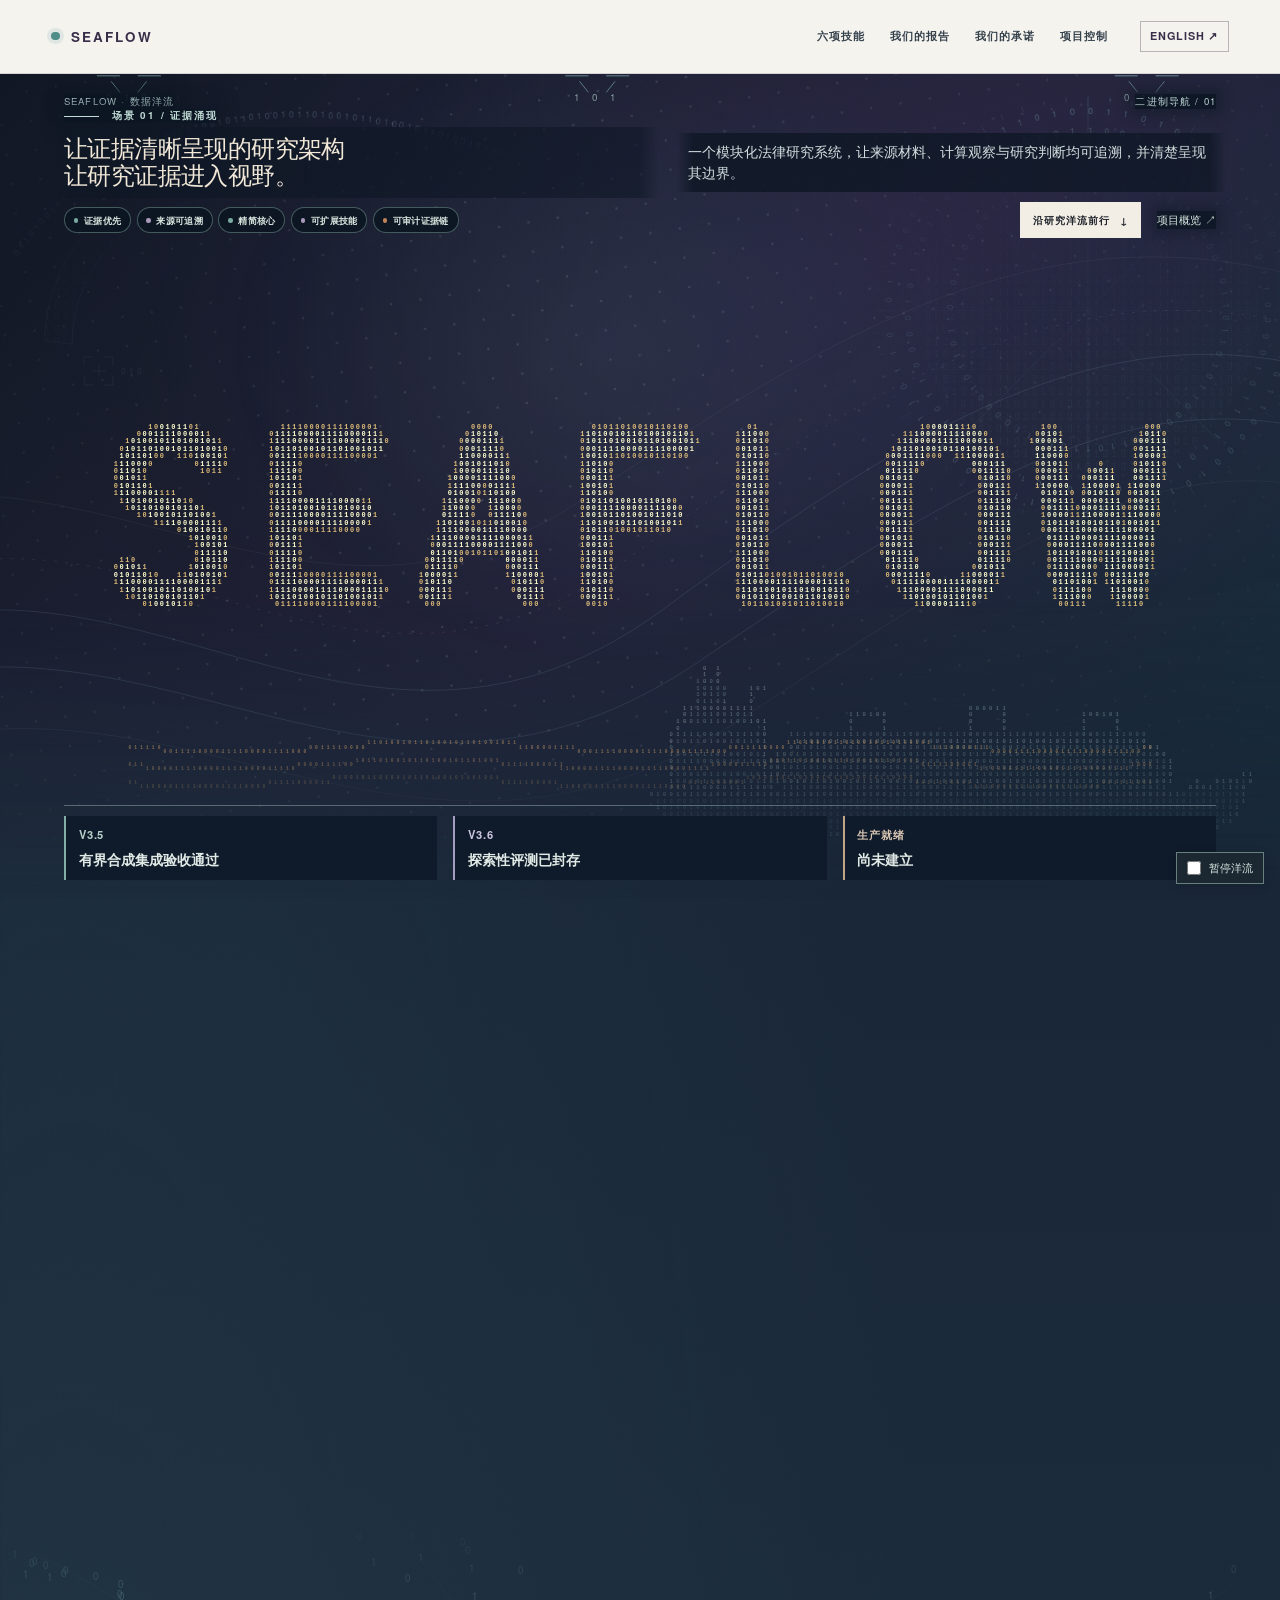
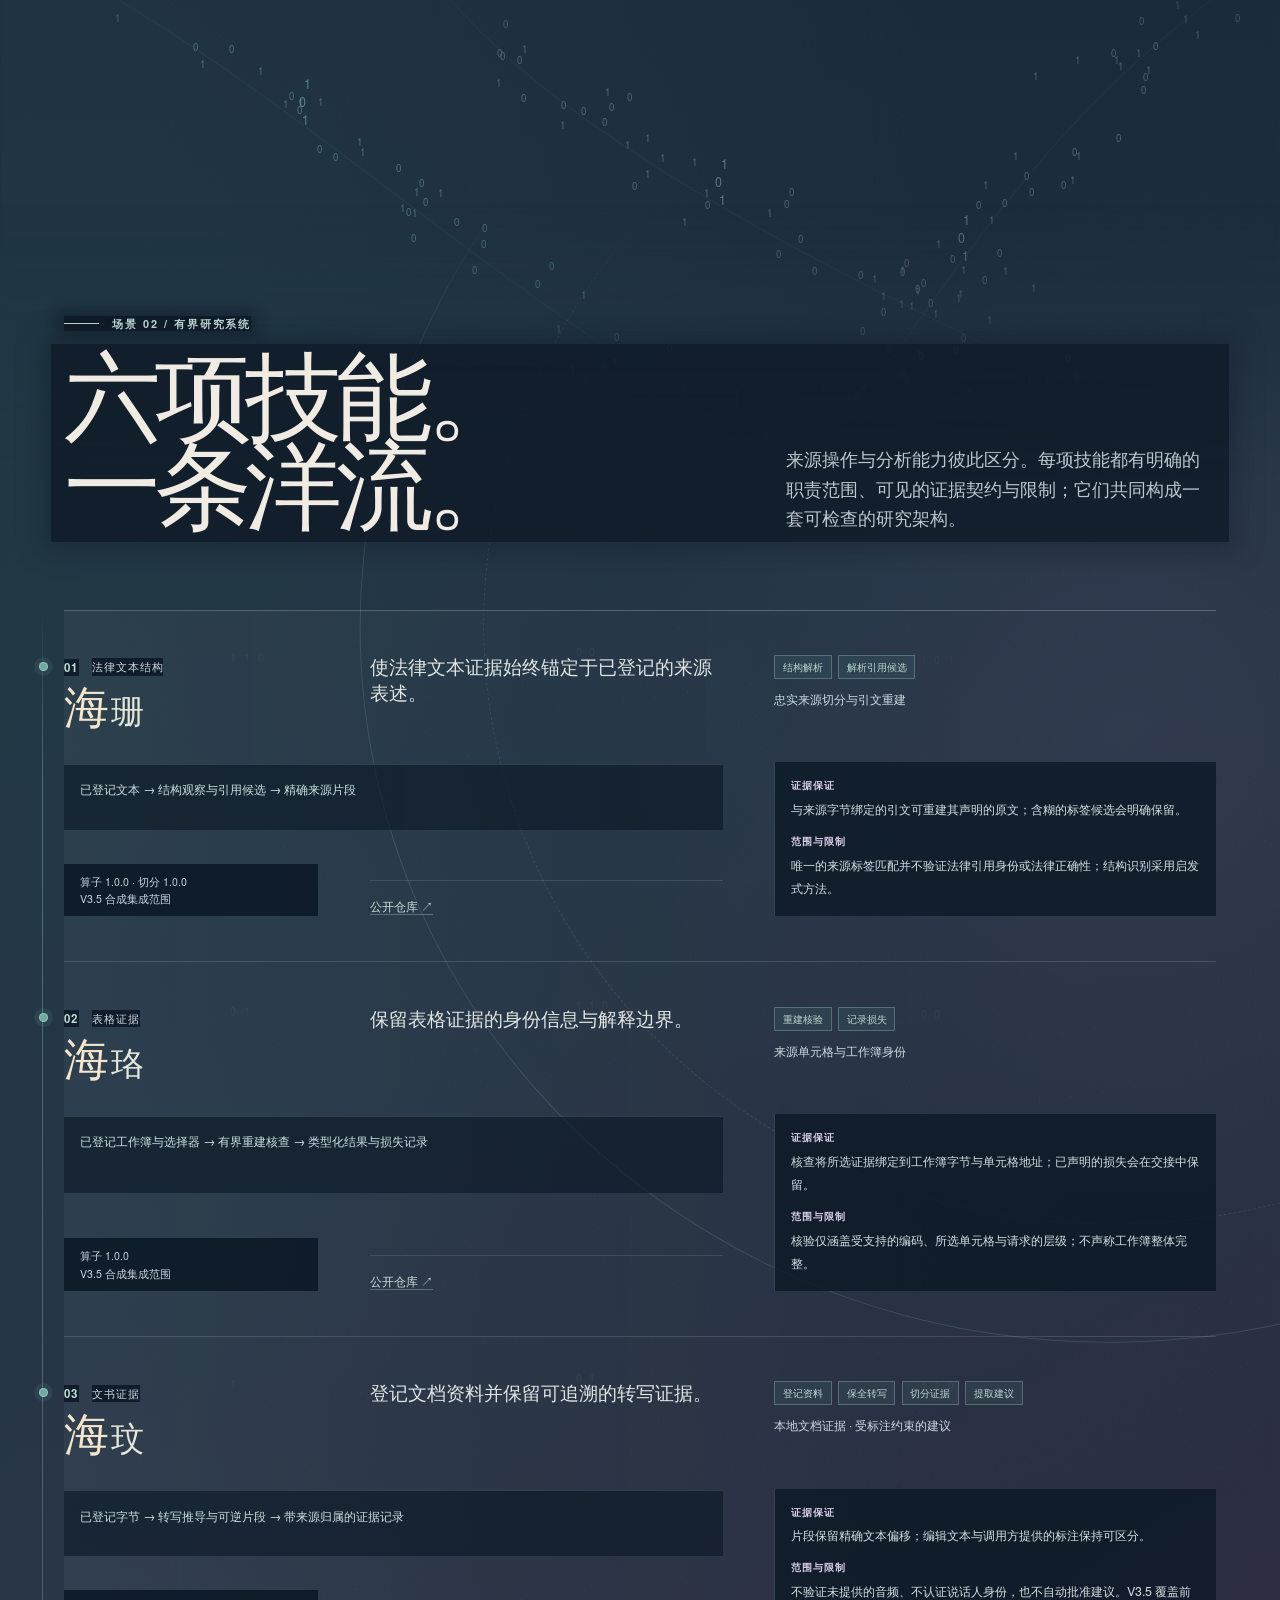
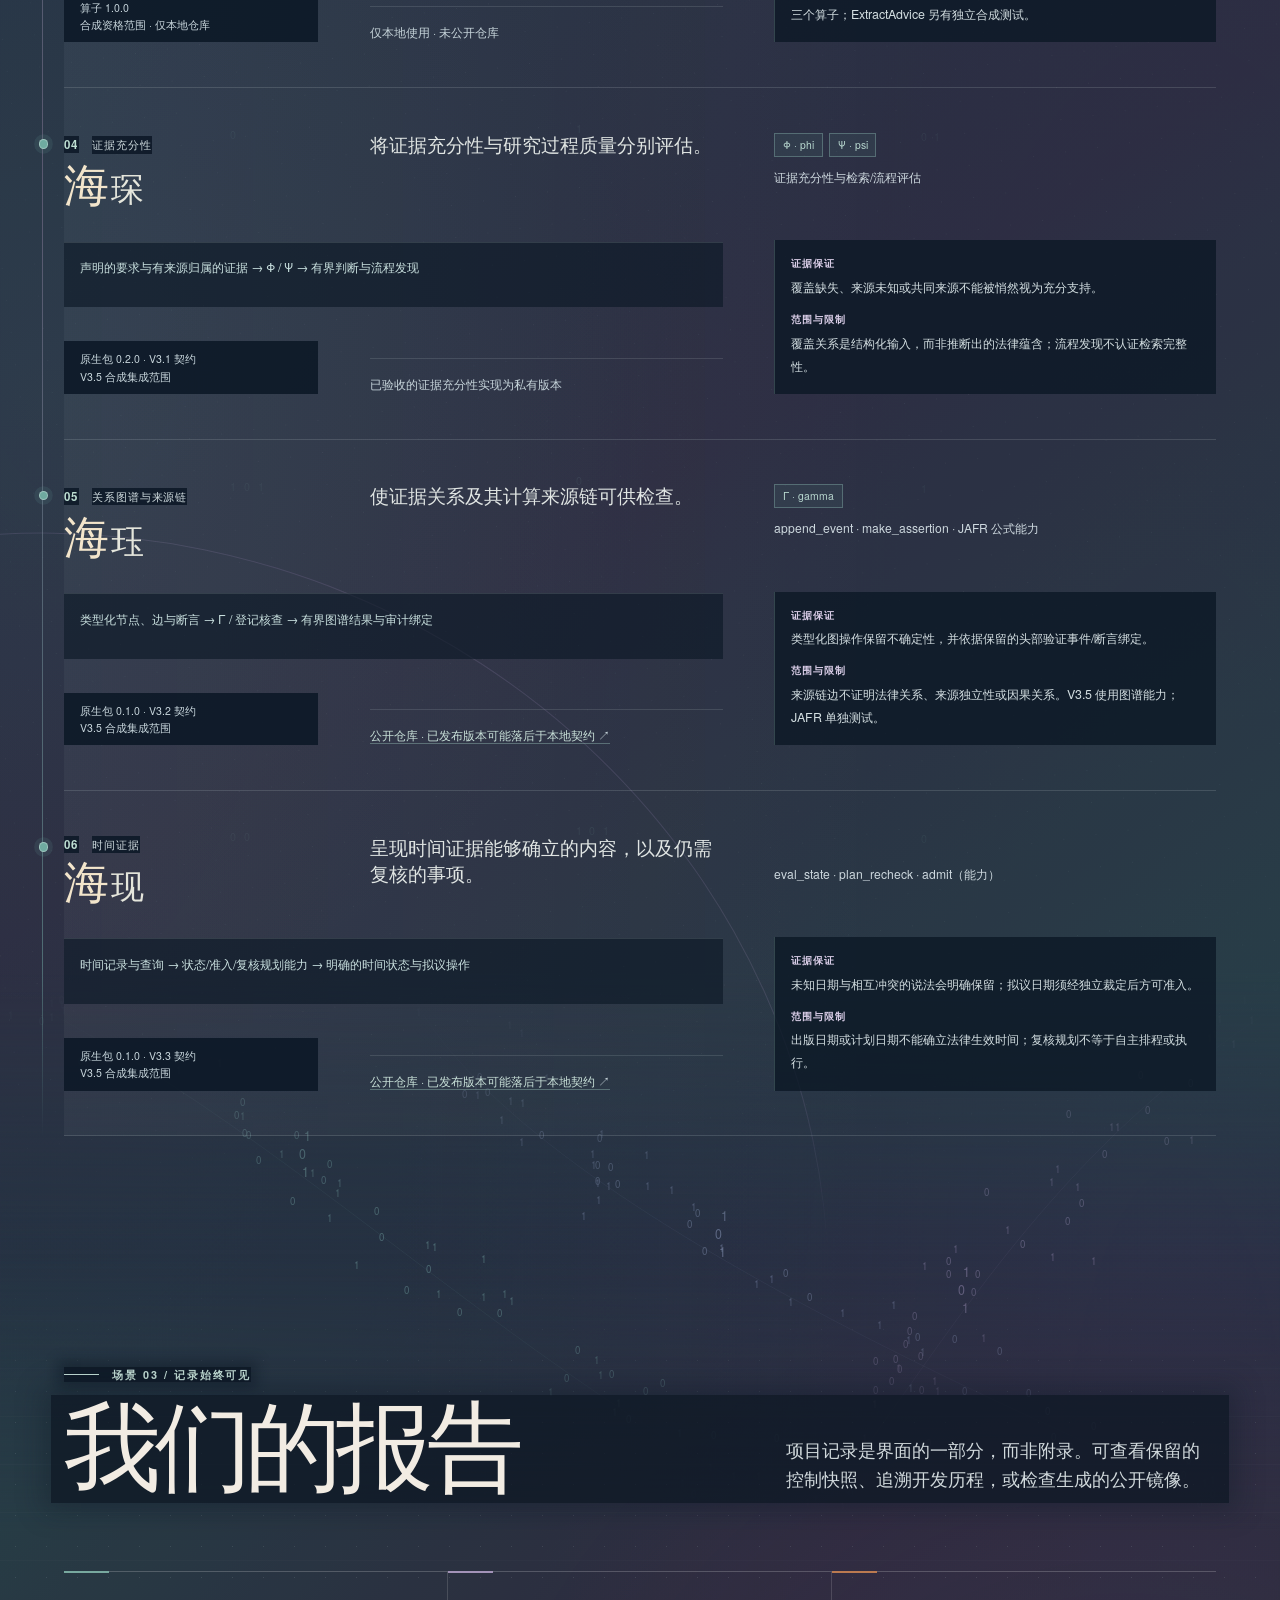
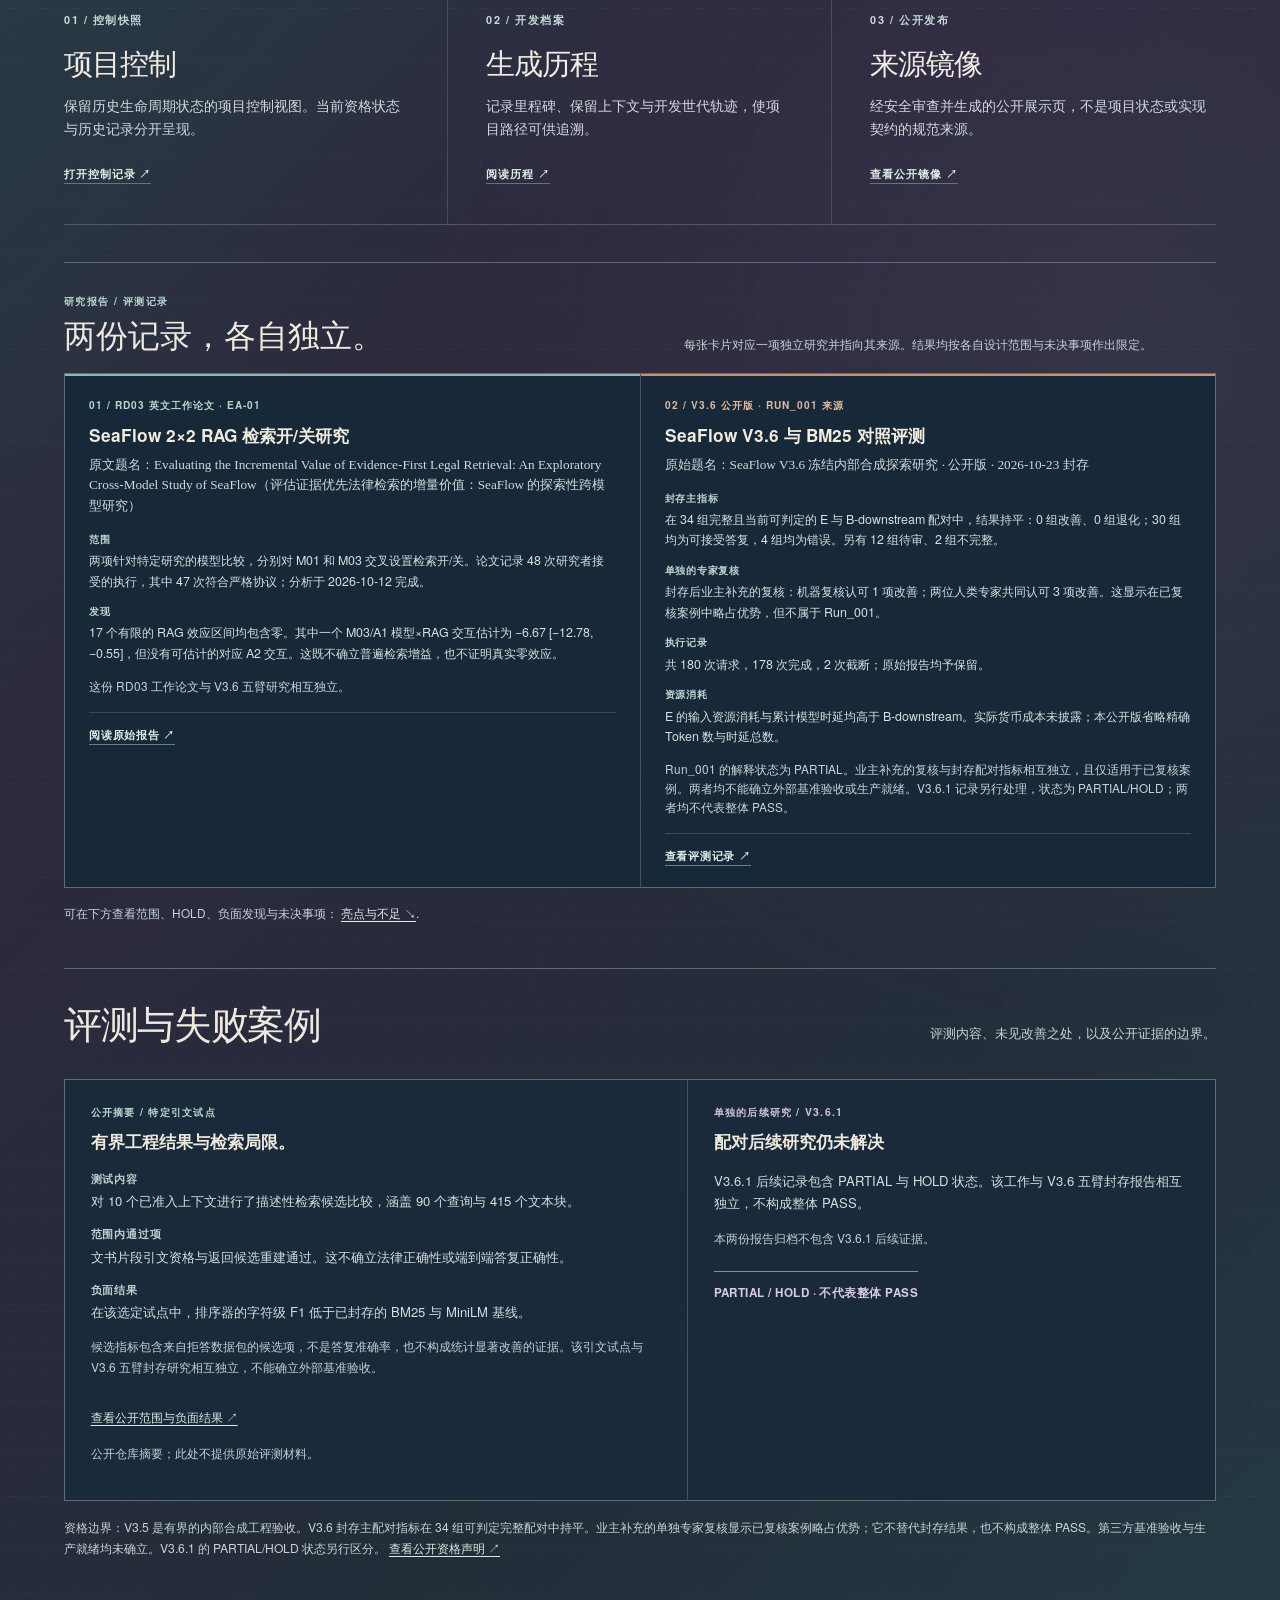
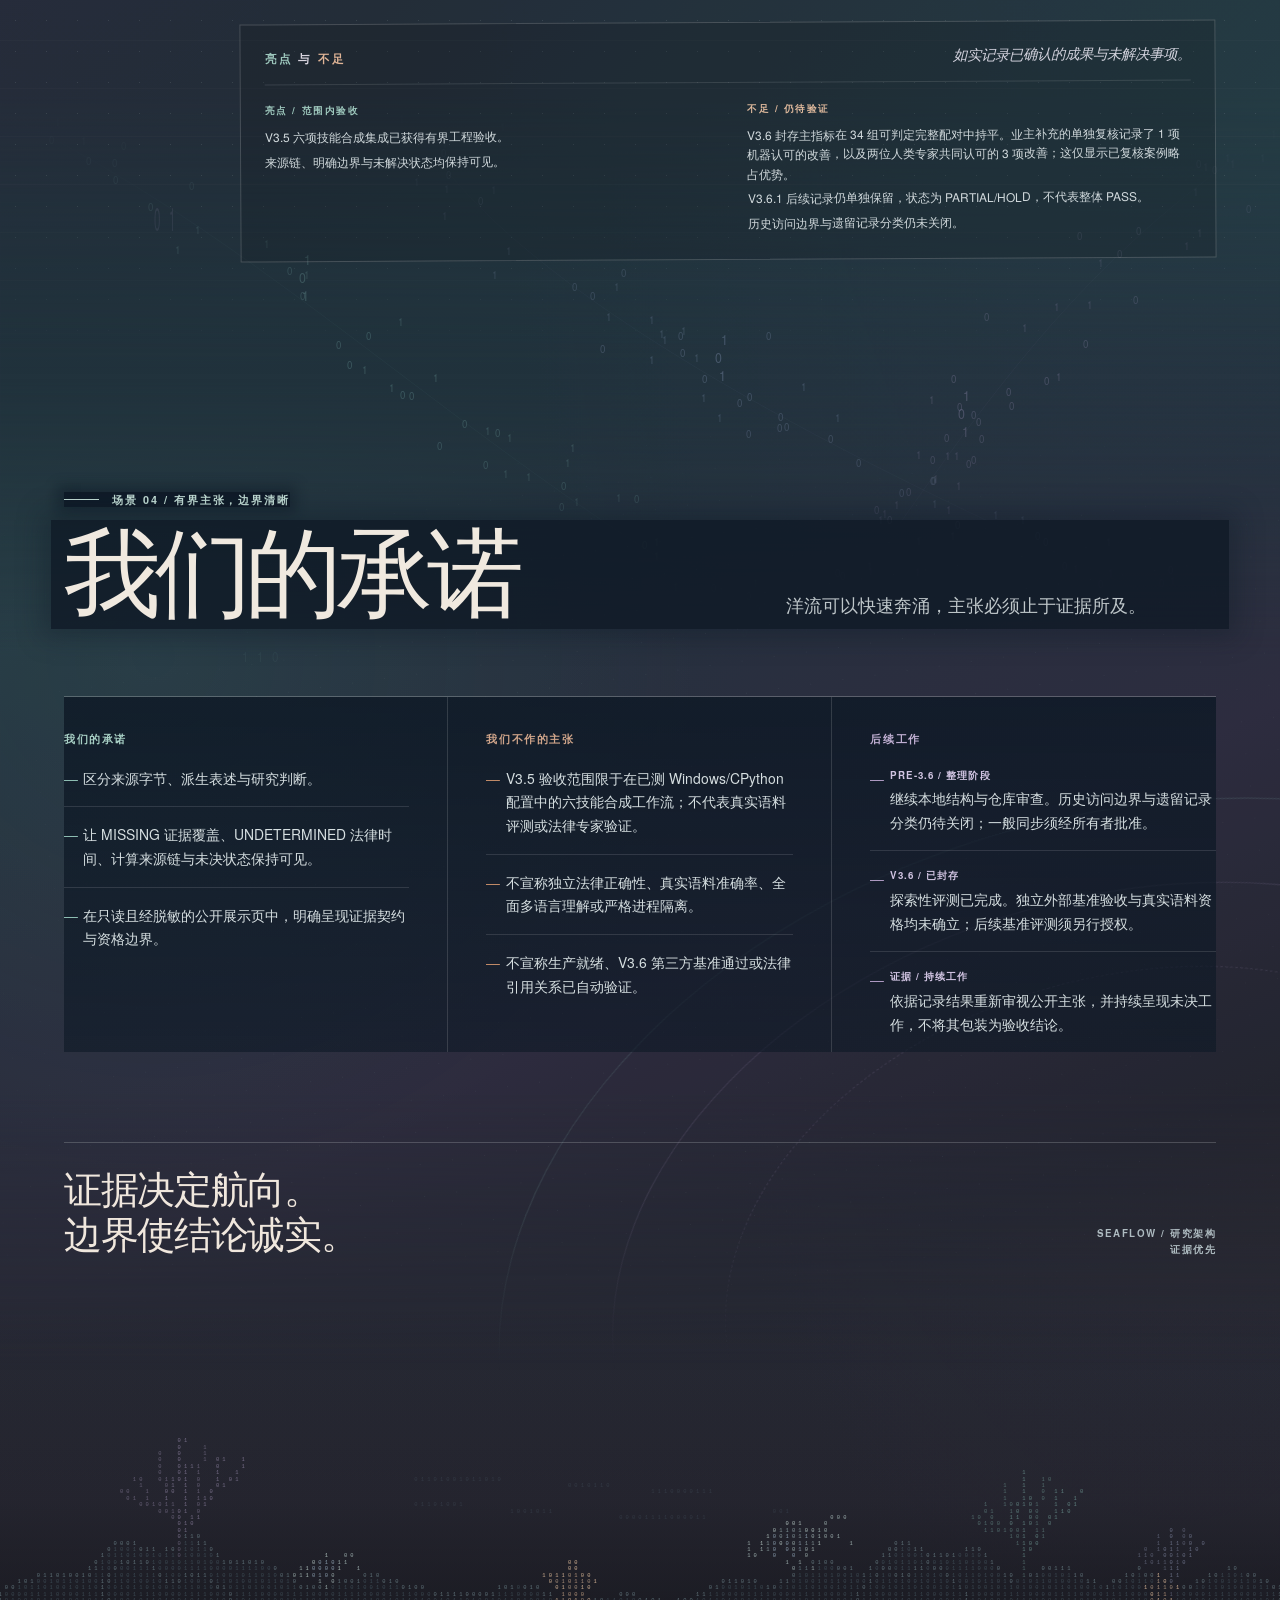
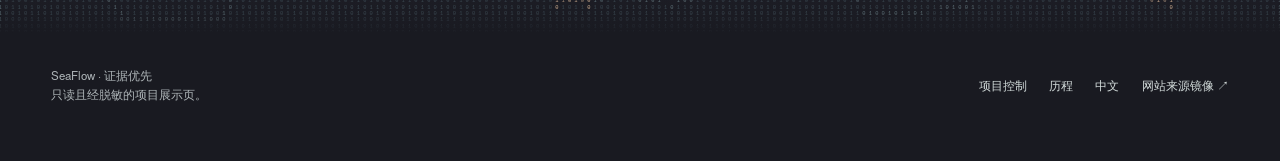
==== commit 58bc14ac: "site: publish bilingual SeaFlow homepage" ====
--- a/index.html
+++ b/index.html
@@ -3,34 +3,997 @@
 <head>
 <meta charset="utf-8">
 <meta name="viewport" content="width=device-width,initial-scale=1">
-<meta name="description" content="海流：以证据为先的法律研究架构，以六个可追溯 技能 和小型证据边界组织研究。">
-<meta http-equiv="Content-Security-Policy" content="default-src 'none'; style-src 'self' 'unsafe-inline'; font-src data:; base-uri 'none'; form-action 'none'">
+<meta name="description" content="SeaFlow：以证据为先的研究架构，包含六项有界技能、可见审查轨迹与明确边界。">
+<meta http-equiv="Content-Security-Policy" content="default-src 'none'; script-src 'none'; style-src 'self' 'unsafe-inline'; font-src data:; base-uri 'none'; form-action 'none'; frame-ancestors 'none'">
+<link rel="alternate" hreflang="zh-CN" href="index.html">
 <link rel="alternate" hreflang="en" href="en.html">
-<link rel="alternate" hreflang="zh-CN" href="index.html">
-<title>海流 — 以证据为先</title>
+<title>SeaFlow — 数据洋流</title>
 <style>
 :root{color-scheme:light;--paper:#f5f4ef;--white:#fffefa;--ink:#142e43;--muted:#4e6170;--line:#c8d0d0;--accent:#176657;--soft:#e6efe9;--mono:Consolas,"Courier New",monospace}*{box-sizing:border-box}html{scroll-behavior:smooth;scroll-padding-top:2rem}body{margin:0;background:var(--paper);color:var(--ink);font-family:Calibri,"Segoe UI","Microsoft YaHei",sans-serif;font-size:1.05rem;line-height:1.6}a{color:inherit;text-underline-offset:.24em}a:hover{color:var(--accent)}a:focus-visible{outline:3px solid #b06b19;outline-offset:5px}.skip{position:absolute;left:1rem;top:-5rem;z-index:9;background:var(--white);padding:.6rem 1rem}.skip:focus{top:1rem}.wrap{max-width:1320px;margin:auto;padding:0 clamp(1.2rem,5vw,5rem)}.masthead{display:flex;align-items:center;justify-content:space-between;padding-block:1.5rem;border-bottom:1px solid var(--line);gap:1rem}.brand{font-family:Georgia,serif;font-size:1.8rem;letter-spacing:-.06em;font-weight:bold;text-decoration:none}.brand span{display:inline-block;width:.7rem;height:.7rem;background:var(--accent);border-radius:50%;margin-right:.5rem}.masthead nav{display:flex;gap:1.7rem;flex-wrap:wrap;font-size:.9rem}.masthead nav a{text-decoration:none}.eyebrow{font: .72rem/1.6 var(--mono);letter-spacing:.12em;text-transform:uppercase;color:var(--accent)}.hero{padding-block:4rem 3.6rem;display:grid;grid-template-columns:1.4fr 1fr;gap:3.5rem;align-items:start}h1{font-family:Georgia,"Palatino Linotype",serif;font-size:clamp(3rem,6vw,5.3rem);font-weight:400;letter-spacing:-.065em;line-height:1.06;margin:1.15rem 0 1.5rem}h1 em{color:var(--accent);font-style:normal}.principles{font-size:.93rem;font-weight:bold;word-spacing:.07em;margin-bottom:1rem}.intro{color:var(--muted);max-width:37rem;margin:0;font-size:1.15rem}.hero-actions{display:flex;flex-wrap:wrap;align-items:center;gap:1.5rem;margin-top:1.7rem}.button{background:var(--ink);color:#fff;padding:.75rem 1.2rem;text-decoration:none;font-size:.9rem}.button:hover{background:var(--accent);color:#fff}.quiet-link{font-size:.9rem}.architecture{background:var(--ink);color:#f5f4ef;padding:1.8rem 2rem;margin-top:1.3rem}.architecture .eyebrow{color:#bbd9cb}.flow-step{padding:1rem 0;border-bottom:1px solid #62727c;display:grid;grid-template-columns:1.5rem 1fr;gap:.8rem}.flow-step:last-of-type{border:0}.flow-step b{display:block;font-size:1rem;font-weight:600}.flow-step small{font-size:.82rem;color:#d0dce1}.flow-step .step-no{font: .75rem var(--mono);padding-top:.4rem;color:#add3c2}.architecture figcaption{font-size:.76rem;color:#c4d0d7;margin-top:1.2rem}.qualification{display:flex;flex-wrap:wrap;gap:.65rem 1.7rem;border-block:1px solid var(--line);padding:1rem 0;font-size:.83rem}.qualification strong{color:var(--accent)}.section-head{display:flex;justify-content:space-between;align-items:end;gap:2rem;margin:3.7rem 0 1.6rem}.section-head h2{font-family:Georgia,serif;font-size:2.3rem;letter-spacing:-.04em;font-weight:400;line-height:1.15;margin:.45rem 0 0}.section-head p{font-size:.9rem;color:var(--muted);max-width:26rem;margin:0}.skill-grid{display:grid;grid-template-columns:repeat(3,minmax(0,1fr));border-top:1px solid var(--line);border-left:1px solid var(--line)}.skill{min-width:0;background:var(--white);padding:1.6rem;border-bottom:1px solid var(--line);border-right:1px solid var(--line);display:flex;flex-direction:column}.skill-top{display:flex;justify-content:space-between;gap:.6rem;align-items:center}.number{font:.75rem var(--mono);color:var(--accent)}.skill-zh{font-size:.77rem;color:var(--muted)}.skill h3{font-family:Georgia,serif;font-size:1.9rem;letter-spacing:-.04em;font-weight:400;line-height:1.15;margin:1rem 0 .5rem}.role{font-size:.95rem;margin:0 0 1.1rem;min-height:4.7rem;line-height:1.55}.operators{display:flex;gap:.3rem;flex-wrap:wrap}.operator{background:var(--soft);color:#154d40;font:.73rem/1.5 var(--mono);padding:.2rem .4rem}.capabilities{font-size:.8rem;color:var(--muted);margin:.65rem 0 1rem;min-height:2.4rem}.flow{font-size:.82rem;margin:0;padding:.8rem 0;border-block:1px solid var(--line);line-height:1.7}dl{font-size:.84rem;margin:1rem 0 1.5rem}dt{font-size:.7rem;font-weight:bold;text-transform:uppercase;letter-spacing:.05em;margin-top:.9rem;color:var(--accent)}dd{margin:.35rem 0 0;color:var(--muted)}.version{font: .67rem/1.8 var(--mono);color:var(--muted);margin-top:auto}.repo-link{font-size:.77rem;border-top:1px solid var(--line);margin-top:1rem;padding-top:.85rem}.repo-link span{color:var(--muted)}.boundary{display:grid;grid-template-columns:1fr 1fr;gap:3rem;margin-block:3.7rem;background:#e8ece9;padding:2rem}.boundary h2{font-family:Georgia,serif;font-size:1.8rem;font-weight:400;letter-spacing:-.03em;margin:0 0 .8rem}.boundary p{font-size:.94rem;margin:.7rem 0;color:#344d5b}.status-grid{display:grid;grid-template-columns:repeat(3,1fr);gap:2rem;margin-bottom:3.5rem}.status-item{border-top:2px solid var(--ink);padding-top:.9rem}.status-item h3{font-size:1rem;margin:0 0 .6rem}.status-item p{font-size:.87rem;color:var(--muted);margin:0}.status-tag{display:block;font:.68rem var(--mono);color:var(--accent);margin-bottom:.8rem}footer{border-top:1px solid var(--line);padding:1.8rem 0 2.5rem;display:flex;justify-content:space-between;gap:1.5rem;flex-wrap:wrap;font-size:.8rem;color:var(--muted)}footer p{margin:0}footer nav{display:flex;gap:1.3rem;flex-wrap:wrap}@media(max-width:1100px){.skill-grid{grid-template-columns:repeat(2,minmax(0,1fr))}.hero{gap:1.5rem}.architecture{padding:1.5rem}.role{min-height:3rem}}@media(max-width:720px){.masthead{align-items:start}.masthead nav{gap:.55rem 1rem;max-width:15rem;justify-content:flex-end;font-size:.8rem}.hero{grid-template-columns:1fr;padding-block:2.5rem 2rem;gap:1rem}.hero h1{font-size:3.55rem}.architecture{margin:.5rem 0 0}.section-head{display:block;margin-top:2.8rem}.section-head p{margin-top:1rem}.skill-grid{grid-template-columns:1fr}.skill{padding:1.5rem}.role,.capabilities{min-height:0}.boundary{grid-template-columns:1fr;gap:1.2rem;padding:1.5rem;margin-block:2.5rem}.status-grid{grid-template-columns:1fr;gap:1.5rem}.qualification{gap:.6rem 1.2rem;font-size:.78rem}}@media(prefers-reduced-motion:reduce){html{scroll-behavior:auto}}@media print{.skill-grid{grid-template-columns:repeat(2,minmax(0,1fr))}.skill{break-inside:avoid}}
 .brand{white-space:nowrap;flex-shrink:0}@media(max-width:720px){.masthead nav{max-width:13rem}}
+html:lang(zh-CN){--paper:#f5f3ee;--white:#fffdf8;--ink:#1b2026;--muted:#59616b;--line:#cbc8cf;--accent:#356f6b;--soft:#e3ece8;--ocean-night:#171820;--ocean-plum:#382e49;--ocean-violet:#786b8c;--ocean-teal:#4f8e88;--ocean-blue:#587e98;--ocean-brown:#4b342e;--ocean-orange:#b46b42;--scene-pad:clamp(4.8rem,9vw,9rem);background:var(--paper)}
+html:lang(zh-CN) body{background:var(--paper);color:var(--ink);font-family:var(--sans);font-size:1rem;line-height:1.65}
+html:lang(zh-CN) a{transition:color .18s ease,background-color .18s ease,border-color .18s ease}
+html:lang(zh-CN) a:focus-visible{outline-color:#c37945;outline-offset:5px}
+html:lang(zh-CN) .skip{z-index:100;background:var(--white);color:var(--ink)}
+html:lang(zh-CN) .wrap{max-width:none;padding:0}
+html:lang(zh-CN) .masthead{position:sticky;top:0;z-index:20;min-height:4.6rem;padding:1rem clamp(1.25rem,4vw,4.5rem);border-bottom:1px solid rgba(56,46,73,.16);background:rgba(245,243,238,.94);backdrop-filter:blur(14px);gap:2rem}
+html:lang(zh-CN) .brand{display:flex;align-items:center;gap:.7rem;color:var(--ocean-plum);font-family:var(--sans);font-size:.84rem;font-weight:700;letter-spacing:.16em;line-height:1;text-transform:uppercase}
+html:lang(zh-CN) .brand span{width:.52rem;height:.52rem;margin:0;background:var(--ocean-teal);box-shadow:0 0 0 4px rgba(79,142,136,.12)}
+html:lang(zh-CN) .masthead nav{align-items:center;justify-content:flex-end;gap:clamp(.85rem,2vw,1.8rem);max-width:none;font-family:var(--sans);font-size:.68rem;font-weight:600;letter-spacing:.08em;text-transform:uppercase}
+html:lang(zh-CN) .masthead nav a{color:#3f4650;text-decoration:none}
+html:lang(zh-CN) .masthead nav a:hover{color:var(--ocean-plum)}
+html:lang(zh-CN) .masthead nav .lang-switch{margin-left:.4rem;border-color:rgba(56,46,73,.32);color:var(--ocean-plum);padding:.35rem .6rem}
+html:lang(zh-CN) .scene{position:relative;isolation:isolate;overflow:hidden;padding:var(--scene-pad) clamp(1.25rem,5vw,5.5rem);scroll-margin-top:4.6rem}
+html:lang(zh-CN) .scene__inner{position:relative;z-index:2;width:100%;max-width:1380px;margin:0 auto}
+html:lang(zh-CN) .scene__backdrop{position:absolute;inset:0;z-index:0;overflow:hidden;pointer-events:none}
+html:lang(zh-CN) .scene__index{display:flex;align-items:center;gap:.8rem;margin:0 0 1.4rem;color:var(--ocean-teal);font-family:var(--sans);font-size:.68rem;font-weight:600;letter-spacing:.18em;line-height:1.4;text-transform:uppercase}
+html:lang(zh-CN) .scene__index::before{content:"";width:2.2rem;height:1px;background:currentColor}
+html:lang(zh-CN) .scene__header{display:grid;grid-template-columns:minmax(0,1.2fr) minmax(17rem,.8fr);gap:clamp(2rem,6vw,7rem);align-items:end;margin-bottom:clamp(2.8rem,6vw,5.5rem)}
+html:lang(zh-CN) .scene__title{margin:0;color:var(--ocean-plum);font-family:var(--serif);font-size:clamp(3.7rem,7.6vw,7.6rem);font-weight:400;letter-spacing:-.065em;line-height:.92}
+html:lang(zh-CN) .scene__lede{max-width:35rem;margin:0;color:var(--muted);font-size:clamp(1rem,1.4vw,1.18rem);line-height:1.65}
+html:lang(zh-CN) .scene--seaflow{display:flex;align-items:center;min-height:calc(100vh - 4.6rem);min-height:calc(100svh - 4.6rem);padding-block:clamp(4rem,7vw,7rem);background:radial-gradient(circle at 82% 22%,rgba(88,126,152,.24),transparent 36%),radial-gradient(circle at 12% 86%,rgba(75,52,46,.34),transparent 38%),linear-gradient(132deg,var(--ocean-night) 0%,#292337 52%,#203a43 100%);color:#f6f2e9}
+html:lang(zh-CN) .scene--seaflow .scene__index{color:#9bc2ba}
+html:lang(zh-CN) .hero__meta{display:flex;justify-content:space-between;gap:2rem;color:#a9b9bd;font-family:var(--sans);font-size:.65rem;font-weight:500;letter-spacing:.16em;text-transform:uppercase}
+html:lang(zh-CN) .hero__title{margin:clamp(2.8rem,6vh,5.5rem) 0 0;color:#f8f4eb;font-family:var(--sans);font-size:clamp(4.4rem,14.7vw,13.5rem);font-weight:700;letter-spacing:-.086em;line-height:.77;white-space:nowrap}
+html:lang(zh-CN) .hero__deck{display:grid;grid-template-columns:minmax(0,1.15fr) minmax(18rem,.85fr);gap:clamp(2rem,6vw,7rem);align-items:end;margin-top:clamp(2.7rem,5vw,4.7rem)}
+html:lang(zh-CN) .hero__statement{max-width:48rem;margin:0;color:#eee8df;font-family:var(--serif);font-size:clamp(1.8rem,3.15vw,3.25rem);font-weight:400;letter-spacing:-.035em;line-height:1.08}
+html:lang(zh-CN) .hero__copy{max-width:35rem;margin:0;color:#c4d0d2;font-size:1rem;line-height:1.75}
+html:lang(zh-CN) .principle-chips{display:flex;grid-column:1/-1;flex-wrap:wrap;gap:.55rem;margin:0;padding:0;list-style:none}
+html:lang(zh-CN) .principle-chips li{display:flex;align-items:center;gap:.55rem;border:1px solid rgba(219,230,226,.2);border-radius:999px;padding:.35rem .72rem;background:rgba(13,20,27,.16);color:#d7e0de;font-size:.66rem;font-weight:500;letter-spacing:.07em;text-transform:uppercase}
+html:lang(zh-CN) .principle-chips li::before{content:"";width:.28rem;height:.28rem;border-radius:50%;background:#79a9a0}
+html:lang(zh-CN) .principle-chips li:nth-child(2)::before,html:lang(zh-CN) .principle-chips li:nth-child(4)::before{background:#a99abb}
+html:lang(zh-CN) .principle-chips li:nth-child(5)::before{background:#c08359}
+html:lang(zh-CN) .hero-actions{grid-column:1/-1;gap:1.4rem;margin:0}
+html:lang(zh-CN) .button{display:inline-flex;align-items:center;gap:1.1rem;background:#f2eee5;color:#20232b;padding:.78rem 1.05rem;font-size:.7rem;font-weight:650;letter-spacing:.09em;text-transform:uppercase}
+html:lang(zh-CN) .button:hover{background:#a8c9c0;color:#172522}
+html:lang(zh-CN) .quiet-link{color:#d3d9d8;font-size:.74rem;font-weight:550;letter-spacing:.06em;text-decoration:none}
+html:lang(zh-CN) .quiet-link:hover{color:#a8c9c0}
+html:lang(zh-CN) .hero__boundary{display:flex;flex-wrap:wrap;gap:.65rem 2rem;margin-top:clamp(2.8rem,6vw,5.5rem);border-top:1px solid rgba(217,228,224,.18);padding-top:1.1rem;color:#9fb0b5;font-size:.7rem;letter-spacing:.035em}
+html:lang(zh-CN) .hero__boundary strong{color:#b6d2ca;font-weight:600}
+html:lang(zh-CN) .ocean-grid{position:absolute;inset:-15%;background-image:radial-gradient(circle,rgba(204,222,220,.26) .7px,transparent .85px);background-size:27px 27px;opacity:.48;transform:rotate(-9deg) scale(1.1);-webkit-mask-image:linear-gradient(115deg,transparent 5%,#000 43%,transparent 92%);mask-image:linear-gradient(115deg,transparent 5%,#000 43%,transparent 92%)}
+html:lang(zh-CN) .current-map{position:absolute;inset:-8% -10%;width:120%;height:116%;color:rgba(141,185,183,.24)}
+html:lang(zh-CN) .current-map path{fill:none;stroke:currentColor;stroke-width:1;vector-effect:non-scaling-stroke}
+html:lang(zh-CN) .current-map .current-map__violet{color:rgba(169,150,193,.22);stroke-dasharray:3 8}
+html:lang(zh-CN) .current-map .current-map__fine{color:rgba(215,225,221,.13);stroke-width:.7}
+html:lang(zh-CN) .current-lane{position:absolute;display:flex;align-items:center;gap:clamp(1.5rem,3.8vw,4.8rem);width:max-content;color:rgba(215,229,224,.4);font-family:var(--sans);font-size:clamp(.58rem,.75vw,.76rem);letter-spacing:.16em;line-height:1;white-space:nowrap;transform-origin:center;-webkit-mask-image:linear-gradient(90deg,transparent,#000 16%,#000 82%,transparent);mask-image:linear-gradient(90deg,transparent,#000 16%,#000 82%,transparent)}
+html:lang(zh-CN) .current-lane span{display:block;min-width:.5rem;text-align:center}
+html:lang(zh-CN) .current-lane span:nth-child(3n){color:rgba(144,196,184,.72);transform:translateY(-.7rem)}
+html:lang(zh-CN) .current-lane span:nth-child(4n){font-size:.65em;opacity:.55;transform:translateY(.55rem)}
+html:lang(zh-CN) .current-lane span:nth-child(5n){color:rgba(190,174,211,.64);transform:translateY(-1.15rem)}
+html:lang(zh-CN) .current-lane--one{top:24%;right:-4%;transform:rotate(-13deg)}
+html:lang(zh-CN) .current-lane--two{bottom:15%;left:29%;color:rgba(187,173,207,.34);transform:rotate(9deg)}
+html:lang(zh-CN) .current-lane--three{top:49%;left:-10%;opacity:.42;transform:rotate(6deg)}
+html:lang(zh-CN) .scene--skills{background:linear-gradient(150deg,#f7f5f0 0%,#f1f0eb 72%,#e9eeeb 100%);color:var(--ink)}
+html:lang(zh-CN) .scene--skills .scene__title{color:#332a42}
+html:lang(zh-CN) .paper-current{position:absolute;width:120%;height:55%;border:1px solid rgba(79,142,136,.12);border-radius:50%;transform:rotate(-12deg)}
+html:lang(zh-CN) .paper-current--one{top:-12%;right:-48%}
+html:lang(zh-CN) .paper-current--one::after{content:"";position:absolute;inset:8%;border:1px dashed rgba(88,126,152,.13);border-radius:inherit}
+html:lang(zh-CN) .paper-current--two{bottom:-28%;left:-55%;border-color:rgba(120,107,140,.11);transform:rotate(17deg)}
+html:lang(zh-CN) .skill-grid{display:block;border:0;border-top:1px solid #95929c}
+html:lang(zh-CN) .skill{position:relative;display:grid;grid-template-columns:minmax(8.5rem,.72fr) minmax(12rem,1fr) minmax(14rem,1.25fr);column-gap:clamp(1.6rem,4vw,4.5rem);border:0;border-bottom:1px solid #c9c7cb;border-radius:0;background:transparent;padding:clamp(1.8rem,3.5vw,3.1rem) 0}
+html:lang(zh-CN) .skill-top{grid-column:1;grid-row:1;justify-content:flex-start;align-items:center;gap:.85rem}
+html:lang(zh-CN) .skill .number{color:var(--ocean-teal);font-family:var(--sans);font-size:.72rem;font-weight:650;letter-spacing:.12em}
+html:lang(zh-CN) .skill .skill-zh{color:#67616e;font-size:.66rem;font-weight:550;letter-spacing:.08em;text-transform:uppercase}
+html:lang(zh-CN) .skill h3{grid-column:1;grid-row:2;margin:.65rem 0 0;color:#332a42;font-family:var(--serif);font-size:clamp(2rem,3.1vw,3.15rem);font-weight:400;letter-spacing:-.045em;line-height:1}
+html:lang(zh-CN) .skill .role{grid-column:2;grid-row:1/span 2;min-height:0;margin:0;color:#343b44;font-family:var(--serif);font-size:clamp(1.06rem,1.5vw,1.28rem);line-height:1.35}
+html:lang(zh-CN) .skill .operators{grid-column:3;grid-row:1;gap:.4rem;align-content:start}
+html:lang(zh-CN) .skill .operator{border:1px solid #bfd0ca;background:rgba(227,236,232,.45);color:#285b55;padding:.24rem .48rem;font-family:var(--sans);font-size:.65rem;line-height:1.35}
+html:lang(zh-CN) .skill .capabilities{grid-column:3;grid-row:2;min-height:0;margin:.7rem 0 0;color:#66616c;font-size:.76rem;line-height:1.55}
+html:lang(zh-CN) .skill .flow{grid-column:1/span 2;grid-row:3;margin:1.4rem 0 0;border:0;border-top:1px solid rgba(80,78,87,.18);padding:1rem 0 0;color:#3e5960;font-size:.78rem;line-height:1.65}
+html:lang(zh-CN) .skill dl{grid-column:3;grid-row:3/span 2;margin:1.3rem 0 0;font-size:.78rem;line-height:1.55}
+html:lang(zh-CN) .skill dt{margin-top:.8rem;color:#5a486c;font-size:.62rem;letter-spacing:.09em}
+html:lang(zh-CN) .skill dt:first-child{margin-top:0}
+html:lang(zh-CN) .skill dd{margin:.28rem 0 0;color:#60616a}
+html:lang(zh-CN) .skill .version{grid-column:1;grid-row:4;align-self:end;margin:1.2rem 0 0;color:#716e76;font-family:var(--sans);font-size:.62rem;line-height:1.65}
+html:lang(zh-CN) .skill .repo-link{grid-column:2;grid-row:4;align-self:end;margin:1.2rem 0 0;border-color:rgba(80,78,87,.18);padding-top:1rem;font-size:.72rem}
+html:lang(zh-CN) .skill .repo-link a{border-bottom:1px solid rgba(53,111,107,.36);color:#315f5b;text-decoration:none}
+html:lang(zh-CN) .skill .repo-link a:hover{border-color:#382e49;color:#382e49}
+html:lang(zh-CN) .skill .repo-link span{color:#716e76}
+html:lang(zh-CN) .scene--reports{background:radial-gradient(circle at 88% 12%,rgba(120,107,140,.22),transparent 36%),linear-gradient(135deg,#30283d 0%,#242c38 55%,#244247 100%);color:#f4f0e8}
+html:lang(zh-CN) .scene--reports .scene__index{color:#a7cbc2}
+html:lang(zh-CN) .scene--reports .scene__title{color:#f2ece3}
+html:lang(zh-CN) .scene--reports .scene__lede{color:#c3c4cb}
+html:lang(zh-CN) .archive-grid{position:absolute;inset:0;background-image:repeating-linear-gradient(0deg,transparent 0,transparent 47px,rgba(222,226,229,.045) 48px);-webkit-mask-image:linear-gradient(90deg,transparent,#000 28%,#000 82%,transparent);mask-image:linear-gradient(90deg,transparent,#000 28%,#000 82%,transparent)}
+html:lang(zh-CN) .report-ledger{display:grid;grid-template-columns:repeat(3,minmax(0,1fr));border-block:1px solid rgba(230,232,233,.22)}
+html:lang(zh-CN) .report-entry{position:relative;padding:2.1rem clamp(1.3rem,3vw,2.8rem) 2.4rem;border-right:1px solid rgba(230,232,233,.16)}
+html:lang(zh-CN) .report-entry:first-child{padding-left:0}
+html:lang(zh-CN) .report-entry:last-child{border-right:0;padding-right:0}
+html:lang(zh-CN) .report-entry::before{content:"";position:absolute;top:-1px;left:0;width:2.8rem;height:2px;background:#78a99f}
+html:lang(zh-CN) .report-entry:nth-child(2)::before{background:#a393b8}
+html:lang(zh-CN) .report-entry:nth-child(3)::before{background:#bb7a50}
+html:lang(zh-CN) .report-entry__label{color:#aebdc1;font-size:.62rem;font-weight:600;letter-spacing:.14em;text-transform:uppercase}
+html:lang(zh-CN) .report-entry h3{margin:1rem 0 .85rem;color:#f1ece5;font-family:var(--serif);font-size:clamp(1.65rem,2.3vw,2.25rem);font-weight:400;letter-spacing:-.035em;line-height:1.1}
+html:lang(zh-CN) .report-entry p{margin:0;color:#bdc5c8;font-size:.86rem;line-height:1.7}
+html:lang(zh-CN) .report-entry__link{display:inline-block;margin-top:1.5rem;border-bottom:1px solid rgba(167,203,194,.45);color:#d7e6e1;font-size:.67rem;font-weight:600;letter-spacing:.08em;text-decoration:none;text-transform:uppercase}
+html:lang(zh-CN) .report-entry__link:hover{border-color:#f2ece3;color:#fff}
+html:lang(zh-CN) .fame-shame{max-width:61rem;margin:clamp(2.5rem,5vw,4.5rem) 0 0 auto;border:1px solid rgba(235,232,235,.2);padding:1.35rem 1.5rem;background:rgba(15,20,28,.2);transform:rotate(-.3deg)}
+html:lang(zh-CN) .fame-shame__header{display:flex;align-items:baseline;justify-content:space-between;gap:1.5rem;border-bottom:1px solid rgba(235,232,235,.12);padding-bottom:.85rem}
+html:lang(zh-CN) .fame-shame h3{margin:0;color:#d9d5df;font-family:var(--sans);font-size:.72rem;font-weight:650;letter-spacing:.2em}
+html:lang(zh-CN) .fame-shame h3 span:first-child{color:#9fc9be}
+html:lang(zh-CN) .fame-shame h3 span:last-child{color:#ce936b}
+html:lang(zh-CN) .fame-shame__note{color:#aeb2bd;font-family:var(--serif);font-size:.9rem;font-style:italic}
+html:lang(zh-CN) .fame-shame__grid{display:grid;grid-template-columns:1fr 1fr;gap:2.4rem;padding-top:1.1rem}
+html:lang(zh-CN) .fame-shame h4{margin:0 0 .55rem;color:#9fc9be;font-size:.6rem;letter-spacing:.16em;text-transform:uppercase}
+html:lang(zh-CN) .fame-shame__grid>div:last-child h4{color:#ce936b}
+html:lang(zh-CN) .fame-shame p{margin:.35rem 0;color:#c4c6cc;font-size:.75rem;line-height:1.6}
+html:lang(zh-CN) .scene--promise{background:linear-gradient(155deg,#f8f5ef 0%,#f1eee8 100%);color:var(--ink)}
+html:lang(zh-CN) .scene--promise .scene__index{color:#6e594e}
+html:lang(zh-CN) .scene--promise .scene__title{color:var(--ocean-brown)}
+html:lang(zh-CN) .promise-current{position:absolute;right:-38%;bottom:-34%;width:100%;height:90%;border:1px solid rgba(75,52,46,.1);border-radius:50%;transform:rotate(-16deg)}
+html:lang(zh-CN) .promise-current::before,html:lang(zh-CN) .promise-current::after{content:"";position:absolute;border:1px solid rgba(79,142,136,.1);border-radius:inherit}
+html:lang(zh-CN) .promise-current::before{inset:9%}
+html:lang(zh-CN) .promise-current::after{inset:18%;border-style:dashed}
+html:lang(zh-CN) .promise-grid{display:grid;grid-template-columns:repeat(3,minmax(0,1fr));border-top:1px solid #9f9690}
+html:lang(zh-CN) .promise-column{padding:2rem clamp(1.4rem,3vw,2.8rem) 0;border-right:1px solid #d1cbc6}
+html:lang(zh-CN) .promise-column:first-child{padding-left:0}
+html:lang(zh-CN) .promise-column:last-child{border-right:0;padding-right:0}
+html:lang(zh-CN) .promise-column h3{margin:0 0 1.2rem;color:#396c66;font-family:var(--sans);font-size:.7rem;font-weight:650;letter-spacing:.14em;text-transform:uppercase}
+html:lang(zh-CN) .promise-column:nth-child(2) h3{color:#785444}
+html:lang(zh-CN) .promise-column:nth-child(3) h3{color:#5b496d}
+html:lang(zh-CN) .promise-column ul{margin:0;padding:0;list-style:none}
+html:lang(zh-CN) .promise-column li{position:relative;border-top:1px solid rgba(92,79,72,.14);padding:1rem 0 1rem 1.2rem;color:#4d5057;font-size:.87rem;line-height:1.7}
+html:lang(zh-CN) .promise-column li::before{content:"—";position:absolute;top:1rem;left:0;color:#5c8b82}
+html:lang(zh-CN) .promise-column:nth-child(2) li::before{color:#a0684d}
+html:lang(zh-CN) .promise-column:nth-child(3) li::before{color:#806c94}
+html:lang(zh-CN) .promise-column li:first-child{border-top:0;padding-top:0}
+html:lang(zh-CN) .promise-column li:first-child::before{top:0}
+html:lang(zh-CN) .next-step__status{display:block;margin-bottom:.25rem;color:#6a5a74;font-size:.61rem;font-weight:650;letter-spacing:.11em;text-transform:uppercase}
+html:lang(zh-CN) .promise__colophon{display:flex;align-items:flex-end;justify-content:space-between;gap:2rem;margin-top:clamp(3.5rem,7vw,6.5rem);border-top:1px solid #c8c0ba;padding-top:1.6rem}
+html:lang(zh-CN) .promise__colophon p{max-width:47rem;margin:0;color:#3d302c;font-family:var(--serif);font-size:clamp(1.7rem,3vw,2.8rem);letter-spacing:-.035em;line-height:1.15}
+html:lang(zh-CN) .promise__colophon span{color:#6f6764;font-size:.61rem;font-weight:600;letter-spacing:.15em;text-align:right;text-transform:uppercase}
+html:lang(zh-CN) .site-footer{align-items:center;border-top:1px solid #34323c;background:#191a21;padding:2rem clamp(1.25rem,4vw,4.5rem);color:#aeb5b8;font-size:.72rem}
+html:lang(zh-CN) .site-footer p{line-height:1.7}
+html:lang(zh-CN) .site-footer nav{gap:1.4rem}
+html:lang(zh-CN) .site-footer a{color:#d2dbda;text-decoration:none}
+html:lang(zh-CN) .site-footer a:hover{color:#9fc9be}
+@media(max-width:1000px){html:lang(zh-CN) .masthead{gap:1rem}html:lang(zh-CN) .masthead nav{gap:.75rem;font-size:.61rem}html:lang(zh-CN) .scene__header{grid-template-columns:1fr;gap:1.6rem}html:lang(zh-CN) .hero__deck{grid-template-columns:1fr;gap:1.6rem}html:lang(zh-CN) .hero__copy{max-width:43rem}html:lang(zh-CN) .skill{grid-template-columns:1fr;gap:0}html:lang(zh-CN) .skill-top,html:lang(zh-CN) .skill h3,html:lang(zh-CN) .skill .role,html:lang(zh-CN) .skill .operators,html:lang(zh-CN) .skill .capabilities,html:lang(zh-CN) .skill .flow,html:lang(zh-CN) .skill dl,html:lang(zh-CN) .skill .version,html:lang(zh-CN) .skill .repo-link{grid-column:auto;grid-row:auto}html:lang(zh-CN) .skill h3{margin:.65rem 0 1rem}html:lang(zh-CN) .skill .role{max-width:40rem;margin-bottom:1.1rem}html:lang(zh-CN) .skill .capabilities{margin:.7rem 0 0}html:lang(zh-CN) .skill .flow{margin-top:1.2rem}html:lang(zh-CN) .skill dl{max-width:46rem}html:lang(zh-CN) .skill .repo-link{margin-top:.85rem;padding-top:.85rem}html:lang(zh-CN) .report-ledger,html:lang(zh-CN) .promise-grid{grid-template-columns:1fr}html:lang(zh-CN) .report-entry,html:lang(zh-CN) .report-entry:first-child,html:lang(zh-CN) .report-entry:last-child{border-right:0;border-bottom:1px solid rgba(230,232,233,.16);padding:1.8rem 0}html:lang(zh-CN) .report-entry:last-child{border-bottom:0}html:lang(zh-CN) .report-entry::before{top:0}html:lang(zh-CN) .promise-column,html:lang(zh-CN) .promise-column:first-child,html:lang(zh-CN) .promise-column:last-child{border-right:0;padding:1.8rem 0}html:lang(zh-CN) .promise-column{border-bottom:1px solid #d1cbc6}html:lang(zh-CN) .promise-column:last-child{border-bottom:0}}
+@media(max-width:720px){html:lang(zh-CN) .masthead{position:relative;align-items:flex-start;flex-direction:column;gap:.9rem;padding-block:1rem}html:lang(zh-CN) .masthead nav{justify-content:flex-start;max-width:none;gap:.65rem 1rem;font-size:.61rem}html:lang(zh-CN) .masthead nav .lang-switch{margin-left:0}html:lang(zh-CN) .scene{padding:4.2rem 1.25rem;scroll-margin-top:1rem}html:lang(zh-CN) .scene--seaflow{min-height:calc(100svh - 7.8rem);padding-block:3.2rem}html:lang(zh-CN) .hero__meta{font-size:.56rem;letter-spacing:.1em}html:lang(zh-CN) .hero__meta span:last-child{display:none}html:lang(zh-CN) .hero__title{margin-top:3.5rem;font-size:clamp(3.55rem,15.8vw,7rem);letter-spacing:-.085em}html:lang(zh-CN) .hero__statement{font-size:1.8rem}html:lang(zh-CN) .principle-chips{gap:.45rem}html:lang(zh-CN) .principle-chips li{font-size:.58rem;padding:.3rem .58rem}html:lang(zh-CN) .hero-actions{align-items:flex-start;flex-direction:column;gap:1rem}html:lang(zh-CN) .hero__boundary{flex-direction:column;gap:.35rem}html:lang(zh-CN) .scene__title{font-size:clamp(3.25rem,16vw,5.6rem)}html:lang(zh-CN) .scene__header{margin-bottom:2.5rem}html:lang(zh-CN) .current-lane--one{right:-42%}html:lang(zh-CN) .current-lane--two{left:4%}html:lang(zh-CN) .current-lane--three{display:none}html:lang(zh-CN) .current-map{left:-35%;width:170%}html:lang(zh-CN) .skill .role{font-size:1.12rem}html:lang(zh-CN) .fame-shame{padding:1.1rem;transform:none}html:lang(zh-CN) .fame-shame__header{align-items:flex-start;flex-direction:column;gap:.45rem}html:lang(zh-CN) .fame-shame__grid{grid-template-columns:1fr;gap:1rem}html:lang(zh-CN) .promise__colophon{align-items:flex-start;flex-direction:column}html:lang(zh-CN) .promise__colophon span{text-align:left}html:lang(zh-CN) .site-footer{align-items:flex-start;flex-direction:column;gap:1.2rem}}
+html:lang(zh-CN) .scene--skills{border-top:1px solid rgba(163,196,191,.14);background:radial-gradient(circle at 88% 4%,rgba(120,107,140,.22),transparent 32rem),radial-gradient(circle at 4% 68%,rgba(79,142,136,.16),transparent 38rem),linear-gradient(145deg,#203a43 0%,#263747 28%,#302e43 66%,#25474a 100%);color:#edf0eb}
+html:lang(zh-CN) .scene--reports{background:radial-gradient(circle at 88% 12%,rgba(120,107,140,.22),transparent 36%),linear-gradient(135deg,#25474a 0%,#30283d 32%,#242c38 65%,#244247 100%)}
+html:lang(zh-CN) .scene--promise{border-top:1px solid rgba(163,196,191,.13);background:radial-gradient(circle at 12% 0%,rgba(79,142,136,.2),transparent 34rem),radial-gradient(circle at 88% 68%,rgba(120,107,140,.18),transparent 36rem),linear-gradient(155deg,#244247 0%,#263441 24%,#302c40 58%,#23232e 82%,#2a2224 100%);color:#eceae6}
+html:lang(zh-CN) .scene--skills .scene__backdrop::before,html:lang(zh-CN) .scene--promise .scene__backdrop::before{content:"";position:absolute;inset:-12%;background-image:radial-gradient(circle,rgba(197,220,217,.17) .65px,transparent .85px);background-size:30px 30px;opacity:.42;transform:rotate(-8deg) scale(1.08);-webkit-mask-image:linear-gradient(115deg,transparent 4%,#000 38%,#000 72%,transparent 96%);mask-image:linear-gradient(115deg,transparent 4%,#000 38%,#000 72%,transparent 96%)}
+html:lang(zh-CN) .scene--skills .scene__backdrop::after,html:lang(zh-CN) .scene--reports .scene__backdrop::after,html:lang(zh-CN) .scene--promise .scene__backdrop::after{position:absolute;width:max-content;color:rgba(190,216,214,.16);font-family:var(--sans);font-size:clamp(.58rem,.75vw,.74rem);letter-spacing:.3em;line-height:1;white-space:nowrap;-webkit-mask-image:linear-gradient(90deg,transparent,#000 18%,#000 82%,transparent);mask-image:linear-gradient(90deg,transparent,#000 18%,#000 82%,transparent)}
+html:lang(zh-CN) .scene--skills .scene__backdrop::after{content:"0     1     0     0     1     0     1     1     0     1     0     1";top:14%;right:-8%;transform:rotate(-11deg)}
+html:lang(zh-CN) .scene--reports .scene__backdrop::after{content:"1     0     1     1     0     1     0     0     1     0     1     0";bottom:12%;left:18%;color:rgba(190,174,211,.15);transform:rotate(8deg)}
+html:lang(zh-CN) .scene--promise .scene__backdrop::after{content:"0     0     1     0     1     0     1     0     0     1     0     1";top:23%;right:-12%;color:rgba(190,216,214,.13);transform:rotate(-16deg)}
+html:lang(zh-CN) .archive-grid{background-image:radial-gradient(circle,rgba(202,220,218,.13) .65px,transparent .8px),repeating-linear-gradient(0deg,transparent 0,transparent 47px,rgba(222,226,229,.045) 48px);background-size:31px 31px,auto}
+html:lang(zh-CN) .paper-current{border-color:rgba(134,185,181,.2)}
+html:lang(zh-CN) .paper-current--one::after{border-color:rgba(178,157,204,.17)}
+html:lang(zh-CN) .paper-current--two{border-color:rgba(178,157,204,.16)}
+html:lang(zh-CN) .scene--skills .scene__index{color:#a7cbc2}
+html:lang(zh-CN) .scene--skills .scene__title{color:#f0ece4}
+html:lang(zh-CN) .scene--skills .scene__lede{color:#bdc7cd}
+html:lang(zh-CN) .skill-grid{position:relative;border-top-color:rgba(198,213,215,.3)}
+html:lang(zh-CN) .skill-grid::before{content:"";position:absolute;top:0;bottom:0;left:-1.35rem;width:1px;background:linear-gradient(180deg,transparent,#6c9e9c 8%,#80728f 55%,#6c9e9c 92%,transparent);opacity:.55}
+html:lang(zh-CN) .skill{border-bottom-color:rgba(198,213,215,.17);background:linear-gradient(90deg,rgba(240,244,239,.045),transparent 72%)}
+html:lang(zh-CN) .skill::before{content:"";position:absolute;top:clamp(2.2rem,4vw,3.6rem);left:-1.57rem;width:.45rem;height:.45rem;border:1px solid rgba(196,222,216,.55);border-radius:50%;background:#6faaa0;box-shadow:0 0 0 .3rem rgba(111,170,160,.12)}
+html:lang(zh-CN) .skill .number{color:#9fc9be}
+html:lang(zh-CN) .skill .skill-zh{color:#a9b4bf}
+html:lang(zh-CN) .skill h3{color:#f0ebe3}
+html:lang(zh-CN) .skill .role{color:#e0e5e3}
+html:lang(zh-CN) .skill .operator{border-color:rgba(143,190,180,.38);background:rgba(93,144,137,.12);color:#b9d9d0}
+html:lang(zh-CN) .skill .capabilities{color:#aeb8c2}
+html:lang(zh-CN) .skill .flow{border-top-color:rgba(198,213,215,.15);color:#a9c6c9}
+html:lang(zh-CN) .skill dl{border-left:1px solid rgba(159,201,190,.24);background:linear-gradient(90deg,rgba(240,244,239,.065),rgba(240,244,239,.015));padding:1rem}
+html:lang(zh-CN) .skill dt{color:#c0afd2}
+html:lang(zh-CN) .skill dd{color:#b6bec6}
+html:lang(zh-CN) .skill .version{color:#97a7b1}
+html:lang(zh-CN) .skill .repo-link{border-top-color:rgba(198,213,215,.15)}
+html:lang(zh-CN) .skill .repo-link a{border-bottom-color:rgba(159,201,190,.4);color:#b4d6ce}
+html:lang(zh-CN) .skill .repo-link a:hover{border-color:#e0ebe7;color:#fff}
+html:lang(zh-CN) .skill .repo-link span{color:#a9b4bf}
+html:lang(zh-CN) .scene--promise .scene__index{color:#9fc9be}
+html:lang(zh-CN) .scene--promise .scene__title{color:#f0e9df}
+html:lang(zh-CN) .scene--promise .scene__lede{color:#bfc7ca}
+html:lang(zh-CN) .promise-current{border-color:rgba(140,190,182,.18)}
+html:lang(zh-CN) .promise-current::before,html:lang(zh-CN) .promise-current::after{border-color:rgba(176,157,199,.16)}
+html:lang(zh-CN) .promise-grid{border-top-color:rgba(220,221,222,.28)}
+html:lang(zh-CN) .promise-column{border-right-color:rgba(220,221,222,.16);border-bottom-color:rgba(220,221,222,.16);background:linear-gradient(180deg,rgba(245,243,238,.045),transparent 85%)}
+html:lang(zh-CN) .promise-column h3{color:#a7cfc4}
+html:lang(zh-CN) .promise-column:nth-child(2) h3{color:#d0a58a}
+html:lang(zh-CN) .promise-column:nth-child(3) h3{color:#c0afd2}
+html:lang(zh-CN) .promise-column li{border-top-color:rgba(220,221,222,.14);color:#c5ccd0}
+html:lang(zh-CN) .promise-column li::before{color:#8dbdb2}
+html:lang(zh-CN) .promise-column:nth-child(2) li::before{color:#c08a67}
+html:lang(zh-CN) .promise-column:nth-child(3) li::before{color:#ad99c1}
+html:lang(zh-CN) .next-step__status{color:#b9a7ca}
+html:lang(zh-CN) .promise__colophon{border-top-color:rgba(220,221,222,.22)}
+html:lang(zh-CN) .promise__colophon p{color:#f0e7dd}
+html:lang(zh-CN) .promise__colophon span{color:#aebbc0}
+html:lang(zh-CN) .scene--seaflow{--hero-accent:#9bc2ba;--hero-title-color:#f8f4eb;--hero-title-family:var(--sans);--hero-title-weight:700;--hero-title-spacing:-.086em;--hero-title-shadow:none;--hero-letter-background:transparent;--hero-letter-border:1px solid transparent;--hero-letter-radius:0;--hero-letter-shadow:none;--hero-current-color:rgba(141,185,183,.24);--hero-current-opacity:1;--hero-particle-color:rgba(215,229,224,.4);--hero-particle-opacity:1;--hero-action:#f2eee5}
+html:lang(zh-CN) .scene--seaflow[data-hero-variant="astronomy"]{--hero-accent:#bdcde6;--hero-title-color:#f2ecdf;--hero-title-family:var(--serif);--hero-title-weight:400;--hero-title-spacing:-.045em;--hero-current-color:rgba(157,178,214,.2);--hero-current-opacity:.55;--hero-particle-color:rgba(199,213,237,.38);--hero-particle-opacity:.5;--hero-action:#e8e8e3;background:radial-gradient(circle at 74% 18%,rgba(94,116,165,.22),transparent 33%),radial-gradient(circle at 16% 84%,rgba(73,53,88,.24),transparent 38%),linear-gradient(135deg,#111824 0%,#24243a 55%,#1b3542 100%)}
+html:lang(zh-CN) .scene--seaflow[data-hero-variant="chart"]{background:radial-gradient(circle at 82% 22%,rgba(88,126,152,.24),transparent 36%),radial-gradient(circle at 12% 86%,rgba(75,52,46,.34),transparent 38%),linear-gradient(132deg,var(--ocean-night) 0%,#292337 52%,#203a43 100%)}
+html:lang(zh-CN) .scene--seaflow[data-hero-variant="nixie"]{--hero-accent:#d1a06e;--hero-title-color:#f0c98e;--hero-title-family:var(--sans);--hero-title-weight:500;--hero-title-spacing:-.035em;--hero-title-shadow:0 0 .8rem rgba(224,151,73,.22),0 0 2.2rem rgba(224,151,73,.14);--hero-letter-background:rgba(19,15,17,.46);--hero-letter-border:1px solid rgba(209,160,110,.24);--hero-letter-radius:.12em;--hero-letter-shadow:inset 0 0 1.4rem rgba(199,120,52,.08);--hero-current-color:rgba(199,139,80,.16);--hero-current-opacity:.45;--hero-particle-color:rgba(214,160,100,.36);--hero-particle-opacity:.8;--hero-action:#e0cfae;background:radial-gradient(circle at 52% 42%,rgba(163,99,51,.13),transparent 34%),radial-gradient(circle at 86% 12%,rgba(82,103,123,.16),transparent 32%),linear-gradient(135deg,#151619 0%,#292126 52%,#1b3034 100%)}
+html:lang(zh-CN) .hero__title{position:relative;text-align:center;color:var(--hero-title-color);font-family:var(--hero-title-family);font-weight:var(--hero-title-weight);letter-spacing:var(--hero-title-spacing);text-shadow:var(--hero-title-shadow)}
+html:lang(zh-CN) .hero__title-letter{display:inline-block;border:var(--hero-letter-border);border-radius:var(--hero-letter-radius);background:var(--hero-letter-background);box-shadow:var(--hero-letter-shadow)}
+html:lang(zh-CN) .scene--seaflow .scene__index,html:lang(zh-CN) .hero__meta{color:var(--hero-accent)}
+html:lang(zh-CN) .scene--seaflow .button{background:var(--hero-action)}
+html:lang(zh-CN) .current-map{color:var(--hero-current-color);opacity:var(--hero-current-opacity)}
+html:lang(zh-CN) .current-lane{color:var(--hero-particle-color);opacity:var(--hero-particle-opacity)}
+html:lang(zh-CN) .hero__variant{position:absolute;inset:0;display:none;width:100%;height:100%;pointer-events:none}
+html:lang(zh-CN) .hero__edition{display:none}
+html:lang(zh-CN) .scene--seaflow[data-hero-variant="astronomy"] .hero__variant--astronomy,html:lang(zh-CN) .scene--seaflow[data-hero-variant="chart"] .hero__variant--chart,html:lang(zh-CN) .scene--seaflow[data-hero-variant="nixie"] .hero__variant--nixie{display:block}
+html:lang(zh-CN) .scene--seaflow[data-hero-variant="astronomy"] .hero__edition--astronomy,html:lang(zh-CN) .scene--seaflow[data-hero-variant="chart"] .hero__edition--chart,html:lang(zh-CN) .scene--seaflow[data-hero-variant="nixie"] .hero__edition--nixie{display:block}
+html:lang(zh-CN) .celestial-rings{stroke:rgba(184,203,231,.22);stroke-width:1}
+html:lang(zh-CN) .constellation{stroke:rgba(203,217,238,.42);stroke-width:1}
+html:lang(zh-CN) .constellation circle{fill:#d5e0ee;stroke:none}
+html:lang(zh-CN) .star-field{fill:#d9e4f2;opacity:.65}
+html:lang(zh-CN) .chart-graticule{stroke:rgba(176,207,207,.075);stroke-width:.8}
+html:lang(zh-CN) .chart-contours{stroke:rgba(145,192,184,.18);stroke-width:1}
+html:lang(zh-CN) .chart-compass{stroke:rgba(210,222,215,.28);stroke-width:1}
+html:lang(zh-CN) .chart-compass text{fill:rgba(210,222,215,.4);stroke:none;font-family:var(--sans);font-size:.7rem}
+html:lang(zh-CN) .chart-route{stroke:rgba(211,173,128,.34);stroke-width:1.2;stroke-dasharray:5 8}
+html:lang(zh-CN) .chart-waypoints{fill:#b3cfc7;opacity:.55}
+html:lang(zh-CN) .circuit-traces{stroke:rgba(202,143,82,.22);stroke-width:1}
+html:lang(zh-CN) .circuit-traces circle{fill:rgba(218,158,91,.45);stroke:none}
+html:lang(zh-CN) .tube-sockets{stroke:rgba(216,151,83,.12);stroke-width:1}
+html:lang(zh-CN) .scene--seaflow[data-hero-variant="nixie"] .current-lane span:nth-child(3n),html:lang(zh-CN) .scene--seaflow[data-hero-variant="nixie"] .current-lane span:nth-child(5n){color:rgba(215,166,105,.62)}
+@media(max-width:720px){html:lang(zh-CN) .scene--seaflow[data-hero-variant] .hero__meta .hero__edition{display:none}html:lang(zh-CN) .scene--seaflow[data-hero-variant="nixie"] .hero__title{font-size:clamp(3.2rem,14.2vw,6rem)}html:lang(zh-CN) .tube-sockets{opacity:.55}}
+@media print{html:lang(zh-CN) .hero__title{text-shadow:none}html:lang(zh-CN) .hero__title-letter{border-color:transparent;background:transparent;box-shadow:none;text-shadow:none}}
+@media(max-width:720px){html:lang(zh-CN) .skill-grid::before,html:lang(zh-CN) .skill::before{display:none}html:lang(zh-CN) .scene--skills .scene__backdrop::after,html:lang(zh-CN) .scene--reports .scene__backdrop::after,html:lang(zh-CN) .scene--promise .scene__backdrop::after{font-size:.55rem;opacity:.65}}
+@media(prefers-reduced-motion:reduce){html:lang(zh-CN) a{transition:none}}
+@media print{html:lang(zh-CN) .masthead{position:static}html:lang(zh-CN) .scene{min-height:0;overflow:visible;padding:2.5rem 0;background:#fff;color:#171820}html:lang(zh-CN) .scene__backdrop,html:lang(zh-CN) .skill-grid::before,html:lang(zh-CN) .skill::before{display:none}html:lang(zh-CN) .scene--seaflow .scene__index,html:lang(zh-CN) .hero__title,html:lang(zh-CN) .hero__statement,html:lang(zh-CN) .scene--reports .scene__title,html:lang(zh-CN) .report-entry h3,html:lang(zh-CN) .scene--skills .scene__title,html:lang(zh-CN) .skill h3,html:lang(zh-CN) .skill .role,html:lang(zh-CN) .scene--promise .scene__title,html:lang(zh-CN) .promise__colophon p{color:#171820}html:lang(zh-CN) .hero__copy,html:lang(zh-CN) .hero__boundary,html:lang(zh-CN) .scene--reports .scene__lede,html:lang(zh-CN) .report-entry p,html:lang(zh-CN) .fame-shame p,html:lang(zh-CN) .scene--skills .scene__lede,html:lang(zh-CN) .skill .capabilities,html:lang(zh-CN) .skill dd,html:lang(zh-CN) .skill .version,html:lang(zh-CN) .scene--promise .scene__lede,html:lang(zh-CN) .promise-column li,html:lang(zh-CN) .promise__colophon span{color:#333}html:lang(zh-CN) .skill,html:lang(zh-CN) .skill dl,html:lang(zh-CN) .promise-column{background:transparent}html:lang(zh-CN) .principle-chips li{border-color:#999;color:#222}html:lang(zh-CN) .report-ledger,html:lang(zh-CN) .promise-grid{grid-template-columns:1fr}html:lang(zh-CN) .fame-shame{transform:none}}
+
+/* Data Ocean Currents — additive decoration; no content or layout animation. */
+html:lang(zh-CN) .dc-field{position:absolute;inset:0;width:100%;height:100%;overflow:hidden;pointer-events:none;user-select:none;z-index:0;contain:paint}
+html:lang(zh-CN) .dc-field text{font-family:var(--mono);font-size:13px;font-weight:400;letter-spacing:3px;fill:currentColor}
+html:lang(zh-CN) .dc-layer--teal{color:#96c8be}
+html:lang(zh-CN) .dc-layer--violet{color:#b5a2cd}
+html:lang(zh-CN) .dc-layer--blue{color:#8fb3cf}
+html:lang(zh-CN) .dc-layer{opacity:.42}
+html:lang(zh-CN) .dc-layer--dense{opacity:.24}
+html:lang(zh-CN) .dc-space{opacity:.78;transform-origin:50% 50%}
+html:lang(zh-CN) .dc-depth{transform-origin:50% 50%}
+html:lang(zh-CN) .dc-bit{opacity:.8}
+/* Replaces only the old static binary lanes; contours and terrain remain intact. */
+html:lang(zh-CN) .scene--seaflow .current-lane{visibility:hidden}
+html:lang(zh-CN) body[data-currents-stage="full"] .scene__backdrop::after{content:none}
+html:lang(zh-CN) .dc-field--hero{mask-image:linear-gradient(180deg,#000,rgba(0,0,0,.55) 40%,rgba(0,0,0,.26) 70%,#000)}
+/* Each Skill gets an unconnected perimeter with no endpoint, arrow or shared route. */
+html:lang(zh-CN) .skill>.dc-field{inset:0 -1rem;width:calc(100% + 2rem);height:100%;opacity:.7;mask-image:linear-gradient(180deg,#000 0%,transparent 23%,transparent 78%,#000 100%)}
+html:lang(zh-CN) .dc-field--reports{mask-image:linear-gradient(180deg,#000,rgba(0,0,0,.25) 40%,rgba(0,0,0,.3) 70%,#000)}
+html:lang(zh-CN) .dc-field--promise{opacity:.4;mask-image:linear-gradient(180deg,#000,rgba(0,0,0,.15) 60%,transparent)}
+html:lang(zh-CN) .dc-control{position:fixed;right:1rem;bottom:1rem;z-index:21;display:flex;align-items:center;gap:.45rem;padding:.45rem .65rem;border:1px solid #68817f;background:#1b2832;color:#d7e3df;font:11px/1.4 var(--sans);box-shadow:0 2px 10px #0002}
+html:lang(zh-CN) .dc-control input{margin:0;width:14px;height:14px;accent-color:#7eafa5;cursor:pointer}
+html:lang(zh-CN) .dc-control label{cursor:pointer}
+html:lang(zh-CN) .dc-control input:focus-visible{outline:2px solid #d0a58a;outline-offset:3px}
+@supports (overflow:clip){html:lang(zh-CN) .scene{overflow:clip}}
+@media(prefers-reduced-motion:no-preference){
+  @supports (offset-path:path('M 0 0 C 1 1 2 2 3 3')){
+    html:lang(zh-CN) .dc-bit{x:0;y:0;offset-path:var(--route);offset-rotate:0deg;offset-distance:var(--start);animation:dc-travel var(--duration) var(--delay) linear infinite}
+  }
+  @supports (animation-timeline:view()) and (animation-range:entry 0% exit 100%){
+    html:lang(zh-CN) .scene{view-timeline:--dc-scene block}
+    html:lang(zh-CN) .dc-space{animation:dc-distribute 1ms linear both;animation-timeline:--dc-scene;animation-range:entry 0% exit 100%}
+    html:lang(zh-CN) .dc-depth{animation:dc-depth 1ms linear both;animation-timeline:--dc-scene;animation-range:entry 0% exit 100%}
+    html:lang(zh-CN) .dc-layer--dense{animation:dc-density 1ms linear both;animation-timeline:--dc-scene;animation-range:entry 0% exit 100%}
+    html:lang(zh-CN) .dc-field--reports .dc-space{animation-name:dc-evidence}
+    html:lang(zh-CN) .dc-field--promise .dc-space{animation-name:dc-settle;animation-range:entry 0% exit 70%}
+    @supports (overflow:clip){
+      html:lang(zh-CN) .skill{view-timeline:--dc-skill block}
+      html:lang(zh-CN) .skill .dc-space,html:lang(zh-CN) .skill .dc-depth,html:lang(zh-CN) .skill .dc-layer--dense{animation-timeline:--dc-skill}
+    }
+  }
+}
+@keyframes dc-travel{0%{offset-distance:var(--start);opacity:0}12%,85%{opacity:.85}100%{offset-distance:var(--end);opacity:0}}
+@keyframes dc-distribute{0%{transform:translate(-40px,32px) scale(1.06);opacity:.18}35%{opacity:.9}68%{opacity:.72}100%{transform:translate(48px,-32px) scale(.96);opacity:.12}}
+@keyframes dc-depth{from{transform:translateY(22px) scale(1.04)}to{transform:translateY(-26px) scale(.96)}}
+@keyframes dc-density{0%,100%{opacity:.03}32%{opacity:.64}65%{opacity:.35}}
+@keyframes dc-evidence{0%{transform:translate(-45px,36px) scale(1.12,1.2);opacity:.16}45%{opacity:.88}100%{transform:translate(30px,-12px) scale(.94,.68);opacity:.38}}
+@keyframes dc-settle{0%{transform:translate(-20px,12px) scale(1.08);opacity:.65}48%{opacity:.22}100%{transform:translate(90px,0) scale(.65,.35);opacity:0}}
+/* Pause freezes the time animations and the scroll-linked state at its current point. */
+html:lang(zh-CN) body:has(#dc-paused:checked) .dc-field *{animation-play-state:paused!important}
+@media(max-width:720px){
+  html:lang(zh-CN) .dc-bit--mobile-extra{display:none}
+  html:lang(zh-CN) .dc-field text{font-size:20px;letter-spacing:4px}
+  html:lang(zh-CN) .dc-field{opacity:.75}
+  html:lang(zh-CN) .skill>.dc-field{opacity:.5}
+  html:lang(zh-CN) .dc-field--promise{opacity:.28}
+  html:lang(zh-CN) .dc-control{right:.65rem;bottom:.65rem;font-size:10px}
+}
+@media(prefers-reduced-motion:reduce){
+  html:lang(zh-CN){scroll-behavior:auto}
+  html:lang(zh-CN) .dc-field *{animation:none!important}
+  html:lang(zh-CN) .dc-control{display:none}
+}
+@media print{html:lang(zh-CN) .dc-field,html:lang(zh-CN) .dc-control{display:none!important}}
+
+/* Targeted evidence/readability refinements. Existing typography and scenes remain. */
+html:lang(zh-CN) .scene--seaflow .hero__meta{color:#bed7d6}
+html:lang(zh-CN) .scene--seaflow .hero__meta>span{background:rgba(13,23,36,.9);box-shadow:0 0 12px 5px rgba(13,23,36,.5)}
+html:lang(zh-CN) .scene--seaflow .scene__index{color:#c0dcd5;width:max-content;max-width:100%;background:rgba(13,23,36,.9);box-shadow:0 0 14px 7px rgba(13,23,36,.5)}
+html:lang(zh-CN) .hero__statement{position:relative;isolation:isolate;color:#f1e8d7}
+html:lang(zh-CN) .hero__copy{position:relative;isolation:isolate;color:#d2dfe0}
+html:lang(zh-CN) .hero__statement::before,html:lang(zh-CN) .hero__copy::before{content:"";position:absolute;inset:-.5rem -.65rem;z-index:-1;pointer-events:none;background:linear-gradient(90deg,rgba(15,24,38,.87),rgba(15,24,38,.78));box-shadow:0 0 22px 6px rgba(15,24,38,.32);mask-image:linear-gradient(90deg,transparent,#000 3%,#000 97%,transparent)}
+html:lang(zh-CN) .hero__statement::before{background:linear-gradient(90deg,rgba(15,24,38,.8),rgba(15,24,38,.6))}
+html:lang(zh-CN) .principle-chips li{font-size:.68rem;font-weight:600;color:#d9e5df;background:rgba(12,22,34,.92);border-color:rgba(136,176,166,.45)}
+html:lang(zh-CN) .hero-actions .quiet-link{color:#d9e8e2;background:rgba(13,23,36,.88);box-shadow:0 0 12px 5px rgba(13,23,36,.4)}
+html:lang(zh-CN) .hero__boundary{display:grid;grid-template-columns:1fr 1fr 1fr;gap:1.4rem;margin-top:2.2rem;padding:1.05rem 0 0;border-top:1px solid rgba(177,206,205,.4);color:#d3e0df;font-size:.9rem;letter-spacing:0}
+html:lang(zh-CN) .qualification-item{padding:.65rem .9rem .8rem;background:rgba(15,27,42,.94);border-left:2px solid #84ada5}
+html:lang(zh-CN) .qualification-item:nth-child(2){border-color:#a59cc1}
+html:lang(zh-CN) .qualification-item:nth-child(3){border-color:#c3a489}
+html:lang(zh-CN) .qualification-name{display:block;color:#b7d0ca;font-size:.7rem;font-weight:650;letter-spacing:.08em;text-transform:uppercase}
+html:lang(zh-CN) .qualification-item:nth-child(2) .qualification-name{color:#ccc5de}
+html:lang(zh-CN) .qualification-item:nth-child(3) .qualification-name{color:#d9c5b3}
+html:lang(zh-CN) .qualification-state{display:block;margin-top:.35rem;color:#e0e9e5;font-size:.9rem;font-weight:600;line-height:1.45}
+html:lang(zh-CN) .masthead nav a{color:#34414b}
+html:lang(zh-CN) .masthead nav a:hover{color:#225d57}
+html:lang(zh-CN) .scene--reports .scene__lede,html:lang(zh-CN) .report-entry p,html:lang(zh-CN) .fame-shame p{color:#d1d9dc}
+html:lang(zh-CN) .report-entry__label{color:#c6d8d9;font-size:.68rem}
+html:lang(zh-CN) .report-entry__link{color:#dcece5;font-size:.71rem}
+html:lang(zh-CN) .fame-shame__note{color:#d2d2dd}
+html:lang(zh-CN) .fame-shame h3 span:last-child{color:#dfb496}
+html:lang(zh-CN) .fame-shame__grid>div:last-child h4{color:#e0ba9d}
+/* Keep current decoration behind text and quiet only the relevant reading fields. */
+html:lang(zh-CN) .scene:not(.scene--seaflow)>.scene__inner>.scene__index{width:max-content;max-width:100%;color:#c2ddd5;background:rgba(14,25,38,.9);box-shadow:0 0 13px 6px rgba(14,25,38,.45)}
+html:lang(zh-CN) .scene__header{position:relative;isolation:isolate}
+html:lang(zh-CN) .scene__header::before{content:"";position:absolute;inset:-.6rem -.8rem;z-index:-1;pointer-events:none;background:rgba(14,25,38,.79);box-shadow:0 0 24px 8px rgba(14,25,38,.35)}
+html:lang(zh-CN) .skill{isolation:isolate}
+html:lang(zh-CN) .skill>:not(.dc-field){position:relative;z-index:1}
+html:lang(zh-CN) .skill .skill-zh{color:#cfdbde;background:rgba(13,25,39,.88)}
+html:lang(zh-CN) .skill .number{color:#bedfd3;background:rgba(13,25,39,.88)}
+html:lang(zh-CN) .skill .capabilities{color:#ced9df}
+html:lang(zh-CN) .skill .flow{color:#c9e0df;background:rgba(13,25,39,.65);padding:.9rem 1rem}
+html:lang(zh-CN) .skill dl{background:rgba(13,25,39,.82)}
+html:lang(zh-CN) .skill dt{color:#d8cce6}
+html:lang(zh-CN) .skill dd{color:#d4dfe2}
+html:lang(zh-CN) .skill .version{color:#c8d6dc;background:rgba(13,25,39,.9);font-size:.66rem;padding:.55rem 1rem}
+html:lang(zh-CN) .skill .repo-link span{color:#c6d4da}
+html:lang(zh-CN) .scene--promise .promise-column{background:linear-gradient(180deg,rgba(14,25,38,.83),rgba(14,25,38,.62))}
+html:lang(zh-CN) .scene--promise .promise-column li{color:#d6dfe1}
+html:lang(zh-CN) .scene--promise .next-step__status{color:#d1c4e2}
+html:lang(zh-CN) .evaluation-panel{margin-top:2.8rem;border-top:1px solid rgba(198,214,214,.35);padding-top:1.6rem}
+html:lang(zh-CN) .evaluation-heading{display:flex;align-items:baseline;justify-content:space-between;gap:1.5rem;margin-bottom:1.3rem}
+html:lang(zh-CN) .evaluation-heading h3{margin:0;color:#eee8df;font-family:var(--serif);font-size:clamp(1.8rem,3vw,2.45rem);font-weight:400;letter-spacing:-.035em}
+html:lang(zh-CN) .evaluation-heading p{margin:0;max-width:27rem;font-size:.8rem;color:#c5d3d4}
+html:lang(zh-CN) .evaluation-grid{display:grid;grid-template-columns:1.18fr 1fr;gap:1px;background:rgba(170,196,198,.24);border:1px solid rgba(170,196,198,.24)}
+html:lang(zh-CN) .evaluation-entry{background:#1a2a3a;padding:1.45rem 1.6rem}
+html:lang(zh-CN) .evaluation-entry__label{display:block;color:#b7d7ce;font-size:.65rem;font-weight:650;letter-spacing:.12em;text-transform:uppercase}
+html:lang(zh-CN) .evaluation-entry--pending .evaluation-entry__label{color:#d0c3df}
+html:lang(zh-CN) .evaluation-entry h4{margin:.65rem 0 1rem;color:#eee9df;font-size:1.04rem;font-weight:600;line-height:1.4}
+html:lang(zh-CN) .evaluation-entry dl{margin:0}
+html:lang(zh-CN) .evaluation-entry dt{margin:.85rem 0 .18rem;color:#bdd1d1;font-size:.66rem;font-weight:650;letter-spacing:.08em;text-transform:uppercase}
+html:lang(zh-CN) .evaluation-entry dd{margin:0;color:#d4dedf;font-size:.82rem;line-height:1.65}
+html:lang(zh-CN) .evaluation-entry p{margin:.85rem 0;color:#d4dedf;font-size:.82rem;line-height:1.7}
+html:lang(zh-CN) .evaluation-entry .scope-note{color:#c3d0d6;font-size:.75rem}
+html:lang(zh-CN) .evaluation-entry a,html:lang(zh-CN) .evaluation-boundary a{color:#d4ece1;text-underline-offset:.28em}
+html:lang(zh-CN) .evaluation-entry a{display:inline-block;margin-top:1rem;font-size:.76rem}
+html:lang(zh-CN) .publication-status{display:inline-block;margin-top:.6rem;border-top:1px solid #8e869e;padding-top:.65rem;color:#d7cce2;font-size:.73rem;font-weight:600;letter-spacing:.04em}
+html:lang(zh-CN) .evaluation-boundary{margin:1rem 0 0;max-width:78rem;color:#c6d5d7;font-size:.76rem;line-height:1.7}
+@media(max-width:720px){
+ html:lang(zh-CN) .principle-chips li{font-size:.62rem}
+ html:lang(zh-CN) .hero__boundary{grid-template-columns:1fr;gap:.6rem;margin-top:2rem}
+ html:lang(zh-CN) .qualification-item{padding:.65rem .8rem}
+ html:lang(zh-CN) .qualification-state{font-size:.86rem}
+ html:lang(zh-CN) .evaluation-heading{display:block}
+ html:lang(zh-CN) .evaluation-heading p{margin-top:.65rem}
+ html:lang(zh-CN) .evaluation-grid{grid-template-columns:1fr}
+ html:lang(zh-CN) .evaluation-entry{padding:1.2rem}
+}
+@media print{
+ html:lang(zh-CN) .hero__statement::before,html:lang(zh-CN) .hero__copy::before{display:none}
+ html:lang(zh-CN) .qualification-item,html:lang(zh-CN) .evaluation-entry{background:#fff;color:#111}
+ html:lang(zh-CN) .hero__boundary *,html:lang(zh-CN) .evaluation-panel *{color:#111!important}
+}
+
+/* Static research records; no animation or script behavior is added. */
+html:lang(zh-CN) .research-records{margin:2.3rem 0 0;border-top:1px solid rgba(198,214,214,.35);padding-top:1.45rem}
+html:lang(zh-CN) .research-records__header{display:grid;grid-template-columns:minmax(0,1.05fr) minmax(16rem,.95fr);gap:2rem;align-items:end;margin-bottom:1.1rem}
+html:lang(zh-CN) .research-records__eyebrow{color:#b7d7ce;font-size:.64rem;font-weight:650;letter-spacing:.14em;text-transform:uppercase}
+html:lang(zh-CN) .research-records__header h3{margin:.35rem 0 0;color:#eee8df;font-family:var(--serif);font-size:clamp(1.55rem,2.5vw,2rem);font-weight:400;line-height:1.15}
+html:lang(zh-CN) .research-records__header p{margin:0;color:#c5d3d4;font-size:.78rem;line-height:1.65}
+html:lang(zh-CN) .research-records__grid{display:grid;grid-template-columns:repeat(2,minmax(0,1fr));gap:1px;border:1px solid rgba(170,196,198,.24);background:rgba(170,196,198,.24)}
+html:lang(zh-CN) .research-record{min-width:0;background:#172838;padding:1.35rem 1.5rem;border-top:2px solid #8fb8ad}
+html:lang(zh-CN) .research-record--v36{border-top-color:#c49371}
+html:lang(zh-CN) .research-record__label{display:block;color:#b7d7ce;font-size:.63rem;font-weight:650;letter-spacing:.1em;text-transform:uppercase}
+html:lang(zh-CN) .research-record--v36 .research-record__label{color:#dfb99b}
+html:lang(zh-CN) .research-record h4{margin:.65rem 0 .45rem;color:#f0eadf;font-size:1.08rem;font-weight:600;line-height:1.35}
+html:lang(zh-CN) .research-record__original-title{margin:.45rem 0 .9rem;color:#d1d9dc;font-family:var(--serif);font-size:.83rem;line-height:1.55}
+html:lang(zh-CN) .research-record dl{margin:.7rem 0 0}
+html:lang(zh-CN) .research-record dt{margin:.75rem 0 .18rem;color:#bfd5d2;font-size:.62rem;font-weight:650;letter-spacing:.08em;text-transform:uppercase}
+html:lang(zh-CN) .research-record dd{margin:0;color:#d6e0e1;font-size:.78rem;line-height:1.65}
+html:lang(zh-CN) .research-record__separation{margin:.85rem 0 0;color:#c9d4d8;font-size:.74rem;line-height:1.6}
+html:lang(zh-CN) .research-record__cta{display:flex;flex-wrap:wrap;align-items:baseline;gap:.5rem .75rem;margin:1rem 0 0;border-top:1px solid rgba(170,196,198,.22);padding-top:.8rem;color:#e1eee8;font-size:.67rem;font-weight:650;letter-spacing:.07em;text-transform:uppercase}
+html:lang(zh-CN) .research-record__cta small{color:#c7cbd3;font-size:.61rem;font-weight:500;letter-spacing:.02em;text-transform:none}
+html:lang(zh-CN) .research-records__trace{margin:1rem 0 0;color:#c6d5d7;font-size:.74rem;line-height:1.6}
+html:lang(zh-CN) .research-records__trace a{color:#e0eee7;text-underline-offset:.25em}
+@media(max-width:720px){html:lang(zh-CN) .research-records__header{grid-template-columns:1fr;gap:.55rem}html:lang(zh-CN) .research-records__grid{grid-template-columns:1fr}html:lang(zh-CN) .research-record{padding:1.2rem}}
+
+html:lang(zh-CN) .research-record__cta a{display:inline-block;color:#e1eee8;text-decoration:none;border-bottom:1px solid rgba(167,203,194,.55);font-size:.67rem;font-weight:650;letter-spacing:.07em;text-transform:uppercase}
+html:lang(zh-CN) .research-record__cta a:hover{color:#fff;border-color:#f2ece3}
+
+/* Locally embedded SIL OFL subsets. Full licenses: font-licenses/. */
+@font-face{font-family:"SeaFlow Italian Display";font-style:normal;font-weight:400;font-display:swap;src:url([data-uri]) format("woff")}
+@font-face{font-family:"SeaFlow Gothic Display";font-style:normal;font-weight:600;font-display:swap;src:url([data-uri]) format("woff")}
+
+/* Readable Italian calligraphy + Gothic, only the six English Skill names. */
+html:lang(zh-CN) .skill h3.sf-skill-name{display:flex;align-items:baseline;gap:.04em;flex-wrap:nowrap;font-size:clamp(2.65rem,3.55vw,3.35rem);line-height:1.15;letter-spacing:0;min-height:1.15em;white-space:nowrap}
+html:lang(zh-CN) .sf-skill-calligraphy{font-family:"SeaFlow Italian Display","Monotype Corsiva",cursive;font-size:1em;font-style:normal;font-weight:400;font-synthesis:none;color:#f3e5cb}
+html:lang(zh-CN) .sf-skill-gothic{font-family:"SeaFlow Gothic Display",Georgia,serif;font-size:.73em;font-style:normal;font-weight:600;font-synthesis:none;letter-spacing:.005em;color:#e5e6dc}
+@media(max-width:1000px){html:lang(zh-CN) .skill h3.sf-skill-name{font-size:3.25rem}}
+@media(max-width:720px){html:lang(zh-CN) .skill h3.sf-skill-name{font-size:3rem}}
+@media print{html:lang(zh-CN) .sf-skill-calligraphy,html:lang(zh-CN) .sf-skill-gothic{color:#171820}}
+
+/* One ocean under all four scenes. Local color fields dissolve into this bed;
+   no scroll interception, content movement, filter animation or page scripting. */
+html:lang(zh-CN) #main[data-continuous-ocean]{position:relative;isolation:isolate;background:radial-gradient(ellipse at 6% 33%,rgba(63,110,116,.16),transparent 52%),radial-gradient(ellipse at 92% 61%,rgba(105,82,136,.15),transparent 48%),linear-gradient(180deg,#172233 0%,#1e3040 30%,#252c3e 60%,#20343e 82%,#282631 100%)}
+html:lang(zh-CN) #main[data-continuous-ocean] .scene{z-index:1;background:transparent;border-top-color:transparent}
+html:lang(zh-CN) .sf-scene-tone{position:absolute;inset:0;z-index:0;pointer-events:none;opacity:.78;mask-image:linear-gradient(180deg,transparent,#000 280px,#000 calc(100% - 280px),transparent)}
+html:lang(zh-CN) .scene--seaflow>.sf-scene-tone{background:radial-gradient(ellipse at 60% 25%,#31304c66,transparent 60%),linear-gradient(132deg,#101520,#252039 52%,#16313d);mask-image:linear-gradient(180deg,#000 0%,#000 calc(100% - 300px),transparent)}
+html:lang(zh-CN) .scene--skills>.sf-scene-tone{background:radial-gradient(circle at 88% 20%,rgba(120,107,140,.18),transparent 32rem),radial-gradient(circle at 4% 68%,rgba(79,142,136,.13),transparent 38rem),linear-gradient(145deg,#203a43,#263747 28%,#302e43 66%,#25474a)}
+html:lang(zh-CN) .scene--reports>.sf-scene-tone{background:radial-gradient(circle at 88% 30%,rgba(120,107,140,.17),transparent 36%),linear-gradient(135deg,#25474a,#30283d 32%,#242c38 65%,#244247)}
+html:lang(zh-CN) .scene--promise>.sf-scene-tone{background:radial-gradient(circle at 12% 28%,rgba(79,142,136,.15),transparent 34rem),linear-gradient(155deg,#244247,#263441 24%,#302c40 58%,#23232e 82%,#2a2224)}
+/* Local charts fade before their clipping boundary; the shared contour takes
+   over in the gutter. Front text/controls retain their existing reading fields. */
+html:lang(zh-CN) #main[data-continuous-ocean] .scene__backdrop{mask-image:linear-gradient(180deg,transparent,#000 180px,#000 calc(100% - 180px),transparent)}
+html:lang(zh-CN) #main[data-continuous-ocean] .scene--seaflow .scene__backdrop{mask-image:linear-gradient(180deg,#000,#000 calc(100% - 180px),transparent)}
+html:lang(zh-CN) .sf-transition{position:relative;z-index:0;height:0;width:100%;pointer-events:none;user-select:none;--bridge-alpha:.76}
+html:lang(zh-CN) .sf-transition--2{--bridge-alpha:.68}
+html:lang(zh-CN) .sf-transition--3{--bridge-alpha:.46}
+html:lang(zh-CN) .sf-bridge-start{position:absolute;top:-280px;left:0;width:100%;height:560px;opacity:var(--bridge-alpha);pointer-events:none;mask-image:linear-gradient(180deg,transparent,#000 23%,#000 73%,transparent)}
+html:lang(zh-CN) .sf-bridge-depth{position:absolute;inset:0}
+html:lang(zh-CN) .sf-bridge-field{position:absolute;inset:0;width:100%;height:100%;overflow:hidden;pointer-events:none;user-select:none}
+html:lang(zh-CN) .sf-bridge-field--m{display:none}
+html:lang(zh-CN) .sf-bridge-layer--0{color:#96d3cd}
+html:lang(zh-CN) .sf-bridge-layer--1{color:#a6b5dc}
+html:lang(zh-CN) .sf-bridge-layer--2{color:#b6a7d2}
+html:lang(zh-CN) .sf-bridge-layer{opacity:.52}
+html:lang(zh-CN) .sf-bridge-layer path{fill:none;stroke:currentColor;stroke-width:.65;opacity:.3;vector-effect:non-scaling-stroke}
+html:lang(zh-CN) .sf-bridge-field text{font:11px var(--mono);fill:currentColor;letter-spacing:0}
+html:lang(zh-CN) .sf-bridge-packet{opacity:.65}
+html:lang(zh-CN) .sf-bridge-packet text{font-size:14px}
+/* A small repository link touches the crossing field on narrow screens. */
+html:lang(zh-CN) #main[data-continuous-ocean] .skill .repo-link a{color:#c8e0d8}
+@media(prefers-reduced-motion:no-preference){
+ html:lang(zh-CN) .sf-bridge-start{animation:sf-bridge-admit .8s 1.4s ease-out both}
+ html:lang(zh-CN) .sf-bridge-packet{animation:var(--bridge-route) var(--bridge-duration) var(--bridge-delay) linear infinite}
+ @supports (animation-timeline:scroll(root block)){
+  html:lang(zh-CN) .sf-bridge-depth{animation:sf-bridge-depth 1ms linear both;animation-timeline:scroll(root block)}
+ }
+}
+@keyframes sf-bridge-admit{from{opacity:0}to{opacity:var(--bridge-alpha)}}
+@keyframes sf-bridge-depth{0%{opacity:.8;transform:translateY(14px)}35%,65%{opacity:1}100%{opacity:.8;transform:translateY(-14px)}}
+html:lang(zh-CN) body:has(#dc-paused:checked) .sf-transition *{animation-play-state:paused!important}
+@supports not (mask-image:linear-gradient(180deg,transparent,#000)){
+ html:lang(zh-CN) .sf-scene-tone{display:none}
+}
+@media(update:slow){html:lang(zh-CN) .sf-bridge-packet{animation:none!important}}
+@media(max-width:720px){
+ html:lang(zh-CN) .sf-scene-tone{mask-image:linear-gradient(180deg,transparent,#000 220px,#000 calc(100% - 220px),transparent)}
+ html:lang(zh-CN) .scene--seaflow>.sf-scene-tone{mask-image:linear-gradient(180deg,#000,#000 calc(100% - 240px),transparent)}
+ html:lang(zh-CN) .sf-bridge-start{top:-230px;height:460px}
+ html:lang(zh-CN) .sf-bridge-field--d{display:none}
+ html:lang(zh-CN) .sf-bridge-field--m{display:block}
+ html:lang(zh-CN) .sf-bridge-field text{font-size:10px}
+ html:lang(zh-CN) .sf-bridge-packet text{font-size:12px}
+}
+@media(prefers-reduced-motion:reduce){
+ html:lang(zh-CN) .sf-transition *{animation:none!important}
+ html:lang(zh-CN) .sf-bridge-depth{transform:none;opacity:.72}
+}
+@media print{
+ html:lang(zh-CN) #main[data-continuous-ocean]{background:#fff}
+ html:lang(zh-CN) .sf-transition,html:lang(zh-CN) .sf-scene-tone{display:none}
+ html:lang(zh-CN) #main[data-continuous-ocean] .skill .repo-link a{color:#171820}
+}
+
+@keyframes sf-bridge-route-d0{0%{transform:translate(-160.00px,-40.00px);opacity:0}12.5%{transform:translate(3.16px,17.46px);opacity:0.72}25%{transform:translate(151.56px,89.69px);opacity:0.72}37.5%{transform:translate(291.05px,172.70px);opacity:0.72}50%{transform:translate(427.50px,262.50px);opacity:0.72}62.5%{transform:translate(566.76px,355.12px);opacity:0.72}75%{transform:translate(714.69px,446.56px);opacity:0.72}87.5%{transform:translate(877.15px,532.85px);opacity:0.72}100%{transform:translate(1060.00px,610.00px);opacity:0}}
+@keyframes sf-bridge-route-d1{0%{transform:translate(440.00px,-40.00px);opacity:0}12.5%{transform:translate(474.24px,39.61px);opacity:0.72}25%{transform:translate(550.78px,120.62px);opacity:0.72}37.5%{transform:translate(664.12px,202.58px);opacity:0.72}50%{transform:translate(808.75px,285.00px);opacity:0.72}62.5%{transform:translate(979.16px,367.42px);opacity:0.72}75%{transform:translate(1169.84px,449.38px);opacity:0.72}87.5%{transform:translate(1375.29px,530.39px);opacity:0.72}100%{transform:translate(1590.00px,610.00px);opacity:0}}
+@keyframes sf-bridge-route-d2{0%{transform:translate(1590.00px,-40.00px);opacity:0}12.5%{transform:translate(1440.08px,32.23px);opacity:0.72}25%{transform:translate(1316.88px,112.19px);opacity:0.72}37.5%{transform:translate(1215.23px,197.30px);opacity:0.72}50%{transform:translate(1130.00px,285.00px);opacity:0.72}62.5%{transform:translate(1056.02px,372.70px);opacity:0.72}75%{transform:translate(988.12px,457.81px);opacity:0.72}87.5%{transform:translate(921.17px,537.77px);opacity:0.72}100%{transform:translate(850.00px,610.00px);opacity:0}}
+@keyframes sf-bridge-route-m0{0%{transform:translate(-60.00px,-40.00px);opacity:0}12.5%{transform:translate(-15.10px,32.64px);opacity:0.72}25%{transform:translate(17.97px,107.97px);opacity:0.72}37.5%{transform:translate(44.24px,185.88px);opacity:0.72}50%{transform:translate(68.75px,266.25px);opacity:0.72}62.5%{transform:translate(96.54px,348.96px);opacity:0.72}75%{transform:translate(132.66px,433.91px);opacity:0.72}87.5%{transform:translate(182.13px,520.96px);opacity:0.72}100%{transform:translate(250.00px,610.00px);opacity:0}}
+@keyframes sf-bridge-route-m1{0%{transform:translate(150.00px,-40.00px);opacity:0}12.5%{transform:translate(120.61px,38.38px);opacity:0.72}25%{transform:translate(124.84px,116.41px);opacity:0.72}37.5%{transform:translate(155.10px,194.67px);opacity:0.72}50%{transform:translate(203.75px,273.75px);opacity:0.72}62.5%{transform:translate(263.18px,354.24px);opacity:0.72}75%{transform:translate(325.78px,436.72px);opacity:0.72}87.5%{transform:translate(383.93px,521.78px);opacity:0.72}100%{transform:translate(430.00px,610.00px);opacity:0}}
+@keyframes sf-bridge-route-m2{0%{transform:translate(460.00px,-40.00px);opacity:0}12.5%{transform:translate(391.52px,33.87px);opacity:0.72}25%{transform:translate(352.81px,112.19px);opacity:0.72}37.5%{transform:translate(335.20px,193.79px);opacity:0.72}50%{transform:translate(330.00px,277.50px);opacity:0.72}62.5%{transform:translate(328.55px,362.15px);opacity:0.72}75%{transform:translate(322.19px,446.56px);opacity:0.72}87.5%{transform:translate(302.23px,529.57px);opacity:0.72}100%{transform:translate(260.00px,610.00px);opacity:0}}
+/* Dynamic 01: stable operation is the default, including if animations are disabled. */
+html:lang(zh-CN) .scene--seaflow[data-hero-variant="nixie"]{--hero-title-weight:700;--hero-title-spacing:-.086em;--hero-title-shadow:none;--hero-letter-background:transparent;--hero-letter-border:1px solid transparent;--hero-letter-radius:0;--hero-letter-shadow:none;--hero-accent:#a8c5d0;--hero-action:#f2eee5;background:radial-gradient(ellipse at 60% 25%,#31304c66,transparent 60%),linear-gradient(132deg,#101520,#252039 52%,#16313d)}
+html:lang(zh-CN) [data-hero-variant="nixie"] .hero__title{color:transparent;text-shadow:none}
+html:lang(zh-CN) [data-hero-variant="nixie"] .hero__title-letter{color:transparent;border-color:transparent;background:transparent;box-shadow:none;text-shadow:none}
+html:lang(zh-CN) .tube-assembly{position:absolute;inset:-28% 0 auto;width:100%;height:160%;overflow:visible;pointer-events:none;user-select:none}
+html:lang(zh-CN) .sf-physical-instrument{will-change:transform;backface-visibility:hidden;isolation:isolate;mask-image:linear-gradient(180deg,#000 0%,#000 71%,rgba(0,0,0,.78) 77%,rgba(0,0,0,.25) 83%,transparent 89%)}
+html:lang(zh-CN) .tube-light{opacity:1}
+html:lang(zh-CN) .tube-preheat{opacity:0}
+html:lang(zh-CN) .tube-hardware{opacity:1}
+html:lang(zh-CN) .sf-glass-specular{--sf-material-opacity:.58;opacity:.58}
+html:lang(zh-CN) .sf-metal-socket{--sf-material-opacity:.58;opacity:.58}
+html:lang(zh-CN) .sf-common-chassis{--sf-material-opacity:.38;opacity:.38;filter:blur(.65px)}
+html:lang(zh-CN) .sf-tube-strike{opacity:0;transform-origin:center;transform-box:fill-box}
+html:lang(zh-CN) .scene--seaflow[data-hero-variant="nixie"] .hero__variant--nixie{display:none}
+html:lang(zh-CN) [data-hero-variant="nixie"] .current-map{color:rgba(146,181,203,.22);opacity:.8}
+html:lang(zh-CN) [data-hero-variant="nixie"] .scene__backdrop::before{content:"";position:absolute;inset:0;pointer-events:none;background:radial-gradient(ellipse at 48% 33%,rgba(74,132,157,.14),transparent 42%),radial-gradient(ellipse at 80% 18%,rgba(115,91,159,.12),transparent 43%),radial-gradient(ellipse at 42% 37%,rgba(174,126,69,.045),transparent 28%);opacity:.72}
+html:lang(zh-CN) .dc-inlet{position:absolute;inset:0;pointer-events:none;user-select:none;opacity:1;clip-path:inset(0)}
+html:lang(zh-CN) .sf-inlet-field{mask-image:linear-gradient(180deg,#000 0%,#000 38%,rgba(0,0,0,.62) 44%,rgba(0,0,0,.055) 50%,rgba(0,0,0,.055) 63%,rgba(0,0,0,.16) 74%,rgba(0,0,0,.36) 87%,transparent 100%)}
+html:lang(zh-CN) .sf-inlet-field text{font-size:14px;letter-spacing:0;fill:#9adbd0;opacity:1;font-family:var(--mono)}
+html:lang(zh-CN) .sf-inlet-field .sf-current-glyph{opacity:var(--sf-glyph-alpha,1)}
+html:lang(zh-CN) .sf-current-color--1 text{fill:#91c5e5}
+html:lang(zh-CN) .sf-current-color--2 text{fill:#b3a9dd}
+html:lang(zh-CN) .sf-lane-depth--1{opacity:.72}
+html:lang(zh-CN) .sf-far-layer{opacity:.28}
+html:lang(zh-CN) .sf-far-layer text{font-size:10px;letter-spacing:2px}
+html:lang(zh-CN) .sf-inlet-field .sf-current-head{font-size:16px;fill:#d7fbf0}
+html:lang(zh-CN) .sf-inlet-contours{fill:none;stroke:#7db5c2;stroke-width:.6;stroke-dasharray:2 7;opacity:.22}
+html:lang(zh-CN) .sf-inlet-space{opacity:1;transform-origin:50% 50%}
+html:lang(zh-CN) .sf-inlet-field--mobile{display:none}
+html:lang(zh-CN) .sf-inflow-bit{transform:var(--sf-rest-position);opacity:.72}
+html:lang(zh-CN) .sf-upstream-sources{fill:none;stroke:#9ad4cf;stroke-width:.8;opacity:.8}
+html:lang(zh-CN) .sf-upstream-sources text{fill:#c6e9dc;stroke:none;font-size:11px;letter-spacing:5px}
+html:lang(zh-CN) .sf-navigation-hud{position:absolute;inset:0;width:100%;height:100%;pointer-events:none;user-select:none;--sf-hud-alpha:.92;opacity:var(--sf-hud-alpha);color:#85bac9;mask-image:linear-gradient(180deg,#000 0%,#000 39%,rgba(0,0,0,.18) 48%,transparent 62%);contain:paint;will-change:transform;backface-visibility:hidden}
+html:lang(zh-CN) .sf-navigation-hud--mobile{display:none}
+html:lang(zh-CN) .sf-navigation-hud path,html:lang(zh-CN) .sf-navigation-hud circle{stroke:currentColor;stroke-width:.7;vector-effect:non-scaling-stroke}
+html:lang(zh-CN) .sf-navigation-hud defs circle{fill:#8fc7d0;stroke:none}
+html:lang(zh-CN) .sf-navigation-hud text{font-family:var(--mono);font-size:10px;letter-spacing:.5px;fill:currentColor;stroke:none}
+html:lang(zh-CN) .sf-nav-matrix{opacity:.55}
+html:lang(zh-CN) .sf-nav-left-matrix{opacity:.43}
+html:lang(zh-CN) .sf-nav-instrument-grid{color:#83bdc9;opacity:.44}
+html:lang(zh-CN) .sf-nav-rings{color:#9bced2;opacity:.8}
+html:lang(zh-CN) .sf-nav-binary-bearing{color:#9cc4d7;opacity:.63}
+html:lang(zh-CN) .sf-nav-targets{color:#9fc6d8;opacity:.46;fill:none}
+html:lang(zh-CN) .sf-lng-vessel{position:absolute;right:.5%;bottom:16%;width:52%;height:auto;max-width:none;pointer-events:none;user-select:none;--sf-hud-alpha:.86;opacity:var(--sf-hud-alpha);color:#91c8cd;contain:paint;will-change:transform}
+html:lang(zh-CN) .sf-lng-scatter text{font-family:var(--mono);letter-spacing:0;stroke:none}
+html:lang(zh-CN) .sf-lng-vessel text{font-family:var(--mono);font-size:6.3px;letter-spacing:.7px;fill:currentColor;stroke:none}
+html:lang(zh-CN) .sf-lng-vessel .sf-lng-outline{font-size:7px;fill:#b7dfdc;opacity:.9}
+html:lang(zh-CN) .sf-lng-vessel .sf-lng-surface{font-size:5.8px;opacity:.7}
+html:lang(zh-CN) .sf-lng-vessel .sf-lng-windows{color:#c9ebe3}
+html:lang(zh-CN) .sf-lng-vessel .sf-lng-mast,html:lang(zh-CN) .sf-lng-vessel .sf-lng-vent{font-size:10px}
+html:lang(zh-CN) .sf-lng-vessel .sf-lng-deck{opacity:.75}
+html:lang(zh-CN) .sf-lng-vessel .sf-lng-wake{opacity:.36;font-size:6px;letter-spacing:1px}
+html:lang(zh-CN) [data-hero-variant="nixie"]::after{content:"";position:absolute;inset:0;z-index:1;pointer-events:none;background:#02060c;opacity:0}
+@media(prefers-reduced-motion:no-preference){
+ html:lang(zh-CN) .dc-inlet{animation:sf-pouring-admit .8s 1.4s linear both}
+ html:lang(zh-CN) .sf-navigation-hud{animation:sf-navigation-ready .8s 1.4s ease-out both}
+ html:lang(zh-CN) .sf-lng-vessel{animation:sf-navigation-ready .8s 1.4s ease-out both}
+ html:lang(zh-CN) [data-hero-variant="nixie"] .scene__backdrop::before{animation:sf-navigation-ready .8s 1.4s ease-out both}
+ html:lang(zh-CN) [data-hero-variant="nixie"]::after{animation:sf-standby 2.2s linear both}
+ html:lang(zh-CN) [data-hero-variant="nixie"] .tube-preheat{animation:sf-preheat .12s 1s linear both}
+ html:lang(zh-CN) [data-hero-variant="nixie"] .tube-light,
+ html:lang(zh-CN) [data-hero-variant="nixie"] .sf-shared-emission{animation:sf-ignite .18s calc(1.12s + var(--sf-contact-delay,0ms)) linear both}
+ html:lang(zh-CN) [data-hero-variant="nixie"] .sf-tube-strike{animation:sf-ion-bloom .18s calc(1.12s + var(--sf-contact-delay,0ms)) ease-out both}
+ html:lang(zh-CN) [data-hero-variant="nixie"] .tube-hardware{animation:sf-hardware .28s 1.12s ease-out both}
+ html:lang(zh-CN) [data-hero-variant="nixie"] .hero__meta,
+ html:lang(zh-CN) [data-hero-variant="nixie"] .scene__index,
+ html:lang(zh-CN) [data-hero-variant="nixie"] .hero__deck,
+ html:lang(zh-CN) [data-hero-variant="nixie"] .hero__boundary{animation:sf-system-ready .45s 1.75s ease-out both}
+ html:lang(zh-CN) [data-hero-variant="nixie"] .scene__backdrop>.current-map,
+ html:lang(zh-CN) [data-hero-variant="nixie"] .scene__backdrop>.ocean-grid{animation:sf-chart-ready .8s 1.4s ease-out both}
+ html:lang(zh-CN) .sf-inlet-contours{animation:sf-contours-ready .8s 1.4s ease-out both}
+ html:lang(zh-CN) .sf-inflow-bit{transform-box:view-box;animation:var(--sf-route) var(--sf-duration) linear var(--sf-delay) infinite both,sf-binary-inflow var(--sf-duration) linear var(--sf-delay) infinite both}
+ html:lang(zh-CN) .sf-inflow-bit--0{--sf-route:sf-current-path-0}
+ html:lang(zh-CN) .sf-inflow-bit--1{--sf-route:sf-current-path-1}
+ html:lang(zh-CN) .sf-inflow-bit--2{--sf-route:sf-current-path-2}
+ html:lang(zh-CN) .sf-inflow-bit--3{--sf-route:sf-current-path-3}
+ html:lang(zh-CN) .sf-inflow-bit--4{--sf-route:sf-current-path-4}
+ html:lang(zh-CN) .sf-inflow-bit--5{--sf-route:sf-current-path-5}
+ html:lang(zh-CN) .sf-inflow-bit--6{--sf-route:sf-current-path-6}
+ html:lang(zh-CN) .sf-inflow-bit--7{--sf-route:sf-current-path-7}
+ @supports (animation-timeline:view()) and (animation-range:entry 0% exit 100%){
+  html:lang(zh-CN) .sf-inlet-space{animation:sf-current-depth 1ms linear both;animation-timeline:--dc-scene;animation-range:entry 0% exit 100%}
+ }
+ html:lang(zh-CN) [data-hero-variant="nixie"]:focus-within .hero__deck{animation:none;opacity:1}
+}
+@keyframes sf-standby{0%,45.4545%{opacity:.995}50.909%{opacity:.84}63.636%{opacity:.26}100%{opacity:0}}
+@keyframes sf-preheat{0%{opacity:0}15%{opacity:.35}48%{opacity:.15}80%{opacity:.5}100%{opacity:0}}
+/* A sharp strike, one shallow dip, then stable emission; no endless flickering. */
+@keyframes sf-ignite{0%{opacity:0}5%{opacity:1}34%{opacity:.78}52%,100%{opacity:1}}
+@keyframes sf-hardware{from{opacity:.012}to{opacity:var(--sf-material-opacity,1)}}
+@keyframes sf-pouring-admit{0%{opacity:0;clip-path:inset(0 0 100% 0)}4%{opacity:1}100%{opacity:1;clip-path:inset(0)}}
+@keyframes sf-navigation-ready{from{opacity:0}to{opacity:var(--sf-hud-alpha,.72)}}
+@keyframes sf-ion-bloom{0%{opacity:0;transform:scale(.98)}10%{opacity:.65}100%{opacity:0;transform:scale(1.12)}}
+@keyframes sf-system-ready{from{opacity:0}to{opacity:1}}
+@keyframes sf-chart-ready{from{opacity:0}to{opacity:.65}}
+@keyframes sf-contours-ready{from{opacity:0}to{opacity:.12}}
+@keyframes sf-binary-inflow{0%{opacity:0}2%,87%{opacity:.96}100%{opacity:0}}
+@keyframes sf-current-depth{0%{transform:translate(0,16px);opacity:1}45%{opacity:1}100%{transform:translate(22px,-22px);opacity:.6}}
+/* The short boot always completes. Pause only freezes ongoing decoration. */
+html:lang(zh-CN) body:has(#dc-paused:checked) .sf-inlet-field *{animation-play-state:paused!important}
+html:lang(zh-CN) body:has(#dc-paused:checked) .dc-inlet{animation-play-state:paused!important}
+@media(max-width:720px){
+ html:lang(zh-CN) .scene--seaflow[data-hero-variant="nixie"] .hero__title{font-size:clamp(3.55rem,15.8vw,7rem)}
+ html:lang(zh-CN) .tube-assembly{top:-45%;height:190%}
+ html:lang(zh-CN) .sf-inlet-field--desktop{display:none}
+ html:lang(zh-CN) .sf-inlet-field--mobile{display:block}
+ html:lang(zh-CN) .sf-inlet-field--mobile text{font-size:12px;letter-spacing:2px}
+ html:lang(zh-CN) .sf-inlet-field--mobile .sf-current-head{font-size:14px;letter-spacing:0}
+ html:lang(zh-CN) .sf-inlet-field--mobile .sf-far-layer text{font-size:9px;letter-spacing:2px}
+ html:lang(zh-CN) .sf-navigation-hud--desktop{display:none}
+ html:lang(zh-CN) .sf-navigation-hud--mobile{display:block;--sf-hud-alpha:.76;mask-image:linear-gradient(180deg,#000 0%,#000 18%,rgba(0,0,0,.22) 29%,transparent 44%)}
+ html:lang(zh-CN) .sf-navigation-hud--mobile text{font-size:9px}
+ html:lang(zh-CN) .sf-lng-vessel{width:87%;right:1%;bottom:4.5%;--sf-hud-alpha:.44}
+}
+@media(max-width:720px),(update:slow){
+ html:lang(zh-CN) .sf-tube-cold-glow,html:lang(zh-CN) .sf-micro-detail,html:lang(zh-CN) .sf-shared-glow{display:none}
+ html:lang(zh-CN) .sf-tube-warm-glow{filter:none;opacity:.24}
+ html:lang(zh-CN) .sf-tube-strike{filter:none}
+ html:lang(zh-CN) .sf-common-chassis{filter:none}
+}
+@media(prefers-reduced-motion:reduce){
+ html:lang(zh-CN) [data-hero-variant="nixie"] *,html:lang(zh-CN) [data-hero-variant="nixie"]::after{animation:none!important}
+ html:lang(zh-CN) .sf-inlet-space{transform:none;opacity:.55}
+}
+@media print{html:lang(zh-CN) .tube-assembly,html:lang(zh-CN) .dc-inlet,html:lang(zh-CN) .sf-navigation-hud,html:lang(zh-CN) .sf-lng-vessel{display:none!important}html:lang(zh-CN) [data-hero-variant="nixie"]::after{display:none}html:lang(zh-CN) [data-hero-variant="nixie"] .hero__title-letter{color:#171820}}
+
+/* Hero Focus 008: the instrument occupies the centre of the former copy field.
+   Existing semantic order, boot sequence and downstream scenes are retained. */
+html:lang(zh-CN) .scene--seaflow[data-hero-variant="nixie"]{align-items:stretch;padding-block:1.25rem}
+html:lang(zh-CN) [data-hero-variant="nixie"]>.scene__inner{display:grid;grid-template-columns:minmax(0,1fr);grid-template-rows:auto auto auto minmax(340px,1fr) auto;min-height:calc(100svh - 4.6rem - 2.5rem)}
+html:lang(zh-CN) [data-hero-variant="nixie"] .hero__meta{order:1;font-size:.6rem;letter-spacing:.12em}
+html:lang(zh-CN) [data-hero-variant="nixie"] .scene__index{order:2;margin-bottom:0;font-size:.62rem}
+html:lang(zh-CN) [data-hero-variant="nixie"] .hero__deck{order:3;grid-template-columns:minmax(0,1.05fr) minmax(0,.95fr);gap:.75rem 2.5rem;align-items:center;margin-top:.7rem}
+html:lang(zh-CN) [data-hero-variant="nixie"] .hero__statement{max-width:40rem;font-size:clamp(1.35rem,1.9vw,1.8rem);line-height:1.15;letter-spacing:-.025em}
+html:lang(zh-CN) [data-hero-variant="nixie"] .hero__copy{max-width:38rem;font-size:.875rem;line-height:1.55}
+html:lang(zh-CN) [data-hero-variant="nixie"] .principle-chips{grid-column:1;grid-row:2;gap:.35rem}
+html:lang(zh-CN) [data-hero-variant="nixie"] .principle-chips li{font-size:.59rem;letter-spacing:.035em;padding:.27rem .55rem;gap:.35rem}
+html:lang(zh-CN) [data-hero-variant="nixie"] .hero-actions{grid-column:2;grid-row:2;justify-content:flex-end;gap:1rem;align-items:center}
+html:lang(zh-CN) [data-hero-variant="nixie"] .hero-actions .button{padding:.6rem .8rem;font-size:.63rem;gap:.65rem}
+html:lang(zh-CN) [data-hero-variant="nixie"] .hero-actions .quiet-link{font-size:.67rem;letter-spacing:.02em}
+html:lang(zh-CN) .scene--seaflow[data-hero-variant="nixie"] .hero__title{order:4;position:relative;align-self:stretch;margin:0;min-width:0;min-height:0;font-size:0;line-height:0;letter-spacing:0}
+html:lang(zh-CN) [data-hero-variant="nixie"] .tube-assembly{inset:0;width:100%;height:100%;max-width:none}
+html:lang(zh-CN) [data-hero-variant="nixie"] .sf-physical-instrument{mask-image:linear-gradient(180deg,#000 0%,#000 88%,rgba(0,0,0,.65) 94%,transparent 100%)}
+/* Muted pigment planes replace polished product materials. The softly broken
+   letter edge and luminous wash come from two shared, fixed SVG filter surfaces. */
+html:lang(zh-CN) [data-hero-variant="nixie"] .sf-rear-housing{--sf-material-opacity:.48;opacity:.48}
+html:lang(zh-CN) [data-hero-variant="nixie"] .sf-cathode-supports{--sf-material-opacity:.38;opacity:.38}
+html:lang(zh-CN) [data-hero-variant="nixie"] .sf-front-glass{--sf-material-opacity:.82;opacity:.82}
+html:lang(zh-CN) [data-hero-variant="nixie"] .sf-glass-specular{--sf-material-opacity:.6;opacity:.6}
+html:lang(zh-CN) [data-hero-variant="nixie"] .sf-metal-socket{--sf-material-opacity:.5;opacity:.5}
+html:lang(zh-CN) [data-hero-variant="nixie"] .sf-common-chassis{--sf-material-opacity:.86;opacity:.86}
+html:lang(zh-CN) [data-hero-variant="nixie"] .sf-micro-detail{display:none}
+html:lang(zh-CN) [data-hero-variant="nixie"] .sf-rear-housing [fill="url(#sf-anode-mesh)"]{display:none}
+html:lang(zh-CN) [data-hero-variant="nixie"] .hero__boundary{order:5;margin-top:.65rem;padding-top:.6rem;gap:1rem}
+html:lang(zh-CN) [data-hero-variant="nixie"] .qualification-item{padding:.55rem .8rem .65rem}
+/* Keep flowing data around the centrepiece; the upper reading console stays quiet. */
+html:lang(zh-CN) [data-hero-variant="nixie"] .sf-inlet-field{mask-image:linear-gradient(180deg,#000,rgba(0,0,0,.16) 10%,rgba(0,0,0,.035) 25%,rgba(0,0,0,.2) 34%,rgba(0,0,0,.6) 50%,rgba(0,0,0,.28) 76%,transparent)}
+html:lang(zh-CN) [data-hero-variant="nixie"] .sf-navigation-hud{--sf-hud-alpha:.7;mask-image:linear-gradient(180deg,#000,rgba(0,0,0,.1) 12%,rgba(0,0,0,.32) 35%,rgba(0,0,0,.6) 64%,transparent 86%)}
+html:lang(zh-CN) [data-hero-variant="nixie"] .sf-lng-vessel{bottom:3%;--sf-hud-alpha:.54}
+@media(max-width:850px){
+ html:lang(zh-CN) [data-hero-variant="nixie"] .hero__deck{grid-template-columns:1fr;gap:.7rem;margin-top:1rem}
+ html:lang(zh-CN) [data-hero-variant="nixie"] .hero__statement{font-size:1.45rem;max-width:28rem}
+ html:lang(zh-CN) [data-hero-variant="nixie"] .principle-chips,html:lang(zh-CN) [data-hero-variant="nixie"] .hero-actions{grid-column:1;grid-row:auto}
+ html:lang(zh-CN) [data-hero-variant="nixie"] .hero-actions{justify-content:flex-start;flex-direction:row;flex-wrap:wrap}
+}
+@media(max-width:720px){
+ html:lang(zh-CN) .scene--seaflow[data-hero-variant="nixie"]{padding-block:1.4rem}
+ html:lang(zh-CN) [data-hero-variant="nixie"]>.scene__inner{min-height:calc(100svh - 7.8rem - 2.8rem);grid-template-rows:auto auto auto minmax(155px,1fr) auto}
+ html:lang(zh-CN) .scene--seaflow[data-hero-variant="nixie"] .hero__title{font-size:0;margin-top:.7rem}
+ html:lang(zh-CN) [data-hero-variant="nixie"] .hero__copy{font-size:.84rem}
+ html:lang(zh-CN) [data-hero-variant="nixie"] .hero__boundary{gap:.5rem;margin-top:.8rem}
+ html:lang(zh-CN) [data-hero-variant="nixie"] .qualification-item{padding:.55rem .7rem}
+ html:lang(zh-CN) [data-hero-variant="nixie"] .sf-navigation-hud--mobile{--sf-hud-alpha:.5}
+ html:lang(zh-CN) [data-hero-variant="nixie"] .sf-instrument-optics{filter:none}
+}
+@media(update:slow){html:lang(zh-CN) [data-hero-variant="nixie"] .sf-instrument-optics{filter:none}}
+@media print{
+ html:lang(zh-CN) [data-hero-variant="nixie"]>.scene__inner{display:block;min-height:0}
+ html:lang(zh-CN) .scene--seaflow[data-hero-variant="nixie"] .hero__title{font-size:4rem;line-height:1.1;margin:1rem 0}
+}
+
+/* Pure 2D data typography: no glass, bevels, physical housings or material filters. */
+html:lang(zh-CN) .sf-binary-title{position:absolute;inset:0;width:100%;height:100%;overflow:visible;pointer-events:none;user-select:none;filter:brightness(1.3)}
+html:lang(zh-CN) .sf-binary-title text,html:lang(zh-CN) .sf-binary-wave-svg text{font-family:Consolas,"Courier New",monospace;font-weight:600;letter-spacing:0;stroke:none}
+html:lang(zh-CN) .sf-title-band{opacity:1;transform:none}
+html:lang(zh-CN) .sf-title-letter{opacity:1;transform:none}
+html:lang(zh-CN) .sf-binary-wave-svg{position:absolute;inset:auto 0 0;width:100%;height:11%;pointer-events:none;user-select:none;overflow:visible}
+html:lang(zh-CN) .sf-data-waves{opacity:.8}
+html:lang(zh-CN) .sf-lng-grid text{font-family:Consolas,"Courier New",monospace;letter-spacing:0!important;stroke:none}
+@media(prefers-reduced-motion:no-preference){
+ html:lang(zh-CN) [data-hero-variant="nixie"] .dc-inlet{animation:sf-pouring-admit .8s 1.4s linear both}
+ html:lang(zh-CN) .sf-title-letter{animation:sf-binary-power-on .28s calc(1s + var(--sf-contact-delay,0ms)) linear both}
+ html:lang(zh-CN) .sf-data-waves{animation:sf-data-waves-ready .8s 1.4s linear both}
+ html:lang(zh-CN) .sf-data-wave-drift{animation:sf-data-wave-drift 32s ease-in-out infinite alternate}
+}
+/* A short preheat, a near-instant strike, one shallow dip, then stable emission.
+   All characters retain their final coordinates throughout the sequence. */
+@keyframes sf-binary-power-on{0%{opacity:0}9%{opacity:.16}26%{opacity:.06}39%{opacity:.24}43%{opacity:1}62%{opacity:.78}78%,100%{opacity:1}}
+@keyframes sf-data-waves-ready{from{opacity:0}to{opacity:.8}}
+@keyframes sf-data-wave-drift{from{transform:translateX(-3px)}to{transform:translateX(3px)}}
+html:lang(zh-CN) body:has(#dc-paused:checked) .sf-data-wave-drift{animation-play-state:paused!important}
+@media(max-width:720px){html:lang(zh-CN) [data-hero-variant="nixie"]>.scene__inner{grid-template-rows:auto auto auto minmax(175px,1fr) auto}}
+@media(prefers-reduced-motion:reduce){html:lang(zh-CN) .sf-title-letter,html:lang(zh-CN) .sf-title-band,html:lang(zh-CN) .sf-data-waves,html:lang(zh-CN) .sf-data-wave-drift{animation:none!important;transform:none;opacity:1}}
+@media print{html:lang(zh-CN) .sf-binary-title,html:lang(zh-CN) .sf-binary-wave-svg{display:none}}
+
+/* Decorative ocean floor after the final scene; reading content remains above. */
+html:lang(zh-CN) .sf-seabed{position:relative;z-index:0;height:clamp(270px,26vw,390px);margin-top:-4.5rem;pointer-events:none;user-select:none;background:linear-gradient(180deg,transparent,rgba(25,26,33,.22) 60%,#191a21 100%)}
+html:lang(zh-CN) .sf-seabed-svg{position:absolute;inset:0;width:100%;height:100%;pointer-events:none;user-select:none;mask-image:linear-gradient(180deg,transparent,#000 20%,#000 94%,transparent)}
+html:lang(zh-CN) .sf-seabed-svg text{font-family:Consolas,"Courier New",monospace;font-weight:400;letter-spacing:0;stroke:none}
+html:lang(zh-CN) .sf-seabed-svg--mobile{display:none}
+html:lang(zh-CN) .site-footer{border-top-color:transparent;padding-bottom:3.5rem}
+@media(max-width:720px){
+ html:lang(zh-CN) .sf-seabed{height:250px;margin-top:-3rem}
+ html:lang(zh-CN) .sf-seabed-svg--desktop{display:none}
+ html:lang(zh-CN) .sf-seabed-svg--mobile{display:block}
+}
+@media print{html:lang(zh-CN) .sf-seabed{display:none}}
+
+html:lang(zh-CN) #main[data-continuous-ocean] .scene{background:transparent}
 </style>
 <link rel="stylesheet" href="fonts.css">
+<style>/* Separate scroll composition over the same Nixie Hero. Ordinary document scroll,
+   no wheel interception, scroll locking, content replacement, or JS. */
+html:lang(zh-CN) .sf-scroll-stage{position:relative}
+@media(prefers-reduced-motion:no-preference) and (min-width:1100px) and (min-height:800px){
+ @supports (animation-timeline:view()) and (animation-range:contain 0% contain 100%){
+  html:lang(zh-CN) .sf-scroll-stage{height:calc(200svh - 4.6rem);view-timeline:--sf-scroll block}
+  html:lang(zh-CN) .sf-scroll-stage>.scene--seaflow{position:sticky;top:4.6rem}
+  html:lang(zh-CN) .sf-scroll-stage .hero__title{transform-origin:50% 50%;animation:sf-scroll-letterform 1ms linear both;animation-timeline:--sf-scroll;animation-range:contain 0% contain 100%}
+  html:lang(zh-CN) .sf-scroll-stage .scene__backdrop{transform-origin:50% 35%;animation:sf-scroll-ocean 1ms linear both;animation-timeline:--sf-scroll;animation-range:contain 0% contain 100%}
+  html:lang(zh-CN) .sf-scroll-stage .hero__deck{translate:0 0;animation:sf-system-ready .45s 1.75s ease-out both,sf-scroll-copy 1ms linear both;animation-timeline:auto,--sf-scroll;animation-range:normal,contain 0% contain 100%}
+ }
+}
+@keyframes sf-scroll-letterform{0%,12%{transform:translateY(0) scale(1);opacity:1}68%{transform:translateY(-24px) scale(.84);opacity:1}100%{transform:translateY(-42px) scale(.72);opacity:.86}}
+@keyframes sf-scroll-ocean{from{transform:translateY(0) scale(1)}to{transform:translateY(-28px) scale(1.13)}}
+@keyframes sf-scroll-copy{from{translate:0 0}to{translate:0 -14px}}
+html:lang(zh-CN) body:has(#dc-paused:checked) .sf-scroll-stage .hero__title,
+html:lang(zh-CN) body:has(#dc-paused:checked) .sf-scroll-stage .scene__backdrop{animation-play-state:paused!important}
+html:lang(zh-CN) body:has(#dc-paused:checked) .sf-scroll-stage .hero__deck{animation-play-state:running,paused!important}
+/* Small screens / short viewports / reduced motion / no timeline support:
+   the wrapper stays in natural flow, with a fully readable ordinary Hero. */
+@media(prefers-reduced-motion:reduce){html:lang(zh-CN) .sf-scroll-stage{height:auto}html:lang(zh-CN) .sf-scroll-stage>.scene--seaflow{position:relative}html:lang(zh-CN) .sf-scroll-stage .hero__title,html:lang(zh-CN) .sf-scroll-stage .scene__backdrop{animation:none!important;transform:none}}
+@media print{html:lang(zh-CN) .sf-scroll-stage{height:auto}html:lang(zh-CN) .sf-scroll-stage>.scene--seaflow{position:static}html:lang(zh-CN) .sf-scroll-stage .hero__title,html:lang(zh-CN) .sf-scroll-stage .scene__backdrop{animation:none!important;transform:none}}
+</style>
 </head>
-<body>
-<a class="skip" href="#main">跳至正文</a>
+<body data-currents-stage="full">
+<a class="skip" href="#main">跳转至正文</a>
+<div class="dc-control"><input type="checkbox" id="dc-paused" aria-label="暂停装饰洋流"><label for="dc-paused">暂停洋流</label></div>
 <div class="wrap">
-<header class="masthead"><a class="brand" href="index.html" aria-label="海流 首页"><span aria-hidden="true"></span>海流</a><nav aria-label="主导航"><a href="#skills">六个 技能</a><a href="#boundaries">证据边界</a><a href="project-control.html">项目控制</a><a href="history.html">历史沿革</a><a class="lang-switch" href="en.html" lang="zh-CN" hreflang="en">英文版 ↗</a></nav></header>
-<main id="main">
-<section class="hero" aria-labelledby="title"><div><div class="eyebrow">法律研究证据架构</div><h1 id="title">让研究<br>始于<em>证据。</em></h1><p class="principles">海流 — 证据优先 · 来源可溯 · 精简运行核心 · 可扩展 技能</p><p class="intro">一个模块化的法律研究系统，让来源材料、计算观察和研究判断各有依据、可以追溯，也让它们的局限始终可见。</p><div class="hero-actions"><a class="button" href="#skills">了解六个 技能 <span aria-hidden="true">↓</span></a><a class="quiet-link" href="https://github.com/HuDeyi-66/海流">项目概览 ↗</a></div></div><figure class="architecture" aria-label="来源 技能 经由 运行核心 证据边界，进入溯源、时间和充分性评估，形成研究证据包"><div class="eyebrow">证据的流转路径</div><div class="flow-step"><span class="step-no">01</span><div><b>来源 技能</b><small>海珊 · 海珞 · 海玟</small></div></div><div class="flow-step"><span class="step-no">↓</span><div><b>运行核心 证据边界</b><small>绑定身份，保留契约，执行准入检查</small></div></div><div class="flow-step"><span class="step-no">02</span><div><b>溯源 · 时间 · 充分性</b><small>海珏 · 海现 · 海琛</small></div></div><div class="flow-step"><span class="step-no">↓</span><div><b>研究证据包</b><small>证据、可追溯关系与明确的未决状态</small></div></div><figcaption>计算溯源是有范围的证据，不会自动验证法律引用关系。</figcaption></figure></section>
-<div class="qualification" aria-label="资格状态摘要"><span><strong>3.5版</strong> · 有界合成证据集成验收通过</span><span><strong>3.6版</strong> · 外部基准测试待开展</span><span>生产就绪状态 · 尚未确立</span></div>
-<section id="skills" aria-labelledby="skills-title"><div class="section-head"><div><div class="eyebrow">六个 技能 / 核心算子</div><h2 id="skills-title">职责精简。<br>证据契约明确。</h2></div><p>来源操作与分析能力分别展示。以下说明依据已验收的本地契约编写；公开仓库基线可能落后于这些实现。</p></div><div class="skill-grid"><article class="skill" id="shanhai"><div class="skill-top"><span class="number">01</span><span class="skill-zh">海珊 · 法源结构</span></div><h3>海珊</h3><p class="role">让法律文本证据始终锚定其已登记的表示。</p><div class="operators" aria-label="公开算子"><span class="operator" data-native-operator="Structure">结构识别</span><span class="operator" data-native-operator="ResolveRefs">引用解析</span></div><p class="capabilities" data-native-capability="Source-faithful chunking &amp; citation reconstruction">忠实于来源的分块与引文重建</p><p class="flow">已登记文本 → 结构观察与引用候选 → 精确原文区间</p><dl><dt>证据保障</dt><dd>引文与字节身份绑定，可重建其声明的来源文本；歧义标签的全部候选保持可见。</dd><dt>适用范围与局限</dt><dd>唯一来源标签匹配不等于已验证的法律引用身份，也不证明法律正确性。结构识别仍属启发式观察。</dd></dl><div class="version">算子 1.0.0 · 分块 1.0.0<br>3.5版 合成证据集成验收范围</div><div class="repo-link"><a href="https://github.com/HuDeyi-66/Shan_Hai_Code_Skill">公开仓库 <span aria-hidden="true">↗</span></a></div></article>
-<article class="skill" id="luohai"><div class="skill-top"><span class="number">02</span><span class="skill-zh">海珞 · 表格证据</span></div><h3>海珞</h3><p class="role">保留表格证据的身份，以及解释过程中不能忽略的边界。</p><div class="operators" aria-label="公开算子"><span class="operator" data-native-operator="ReconstructVerify">重建核验</span><span class="operator" data-native-operator="AccountLoss">损失核算</span></div><p class="capabilities" data-native-capability="Source-cell &amp; workbook identity">来源单元格与工作簿身份</p><p class="flow">已登记工作簿与选择器 → 有界重建核验 → 类型化结果与损失台账</p><dl><dt>证据保障</dt><dd>核验将所选证据绑定到工作簿字节和单元格地址；已声明的损失在交接中保留。</dd><dt>适用范围与局限</dt><dd>核验仅覆盖支持的编码、所选单元格和请求的核验层级；不保证整个工作簿完整。</dd></dl><div class="version">算子 1.0.0<br>3.5版 合成证据集成验收范围</div><div class="repo-link"><a href="https://github.com/HuDeyi-66/Luo_Hai_Tables_Skill">公开仓库 <span aria-hidden="true">↗</span></a></div></article>
-<article class="skill" id="wenhai"><div class="skill-top"><span class="number">03</span><span class="skill-zh">海玟 · 文献证据</span></div><h3>海玟</h3><p class="role">登记文献资料，保留可追溯的转录与文本证据。</p><div class="operators" aria-label="公开算子"><span class="operator" data-native-operator="RegisterAsset">资料登记</span><span class="operator" data-native-operator="PreserveTranscript">转录保全</span><span class="operator" data-native-operator="SegmentEvidence">证据分段</span><span class="operator" data-native-operator="ExtractAdvice">建议提取</span></div><p class="capabilities" data-native-capability="Local documentary evidence · annotation-bound advice">本地文献证据 · 受标注约束的建议提取</p><p class="flow">已登记字节 → 转录衍生关系与可逆分段 → 有归属的证据记录</p><dl><dt>证据保障</dt><dd>分段保留精确文本偏移；编辑性文本与调用方提供的标注保持可区分。</dd><dt>适用范围与局限</dt><dd>不核验未提供的音频，不认证说话人身份，不自动批准建议。3.5版 集成运行覆盖前三个算子；建议提取 另有独立合成测试覆盖。</dd></dl><div class="version">算子 1.0.0<br>合成材料资格验证 · 仓库仅保留在本地</div><div class="repo-link"><span>仅限本地 · 无公开仓库</span></div></article>
-<article class="skill" id="chenhai"><div class="skill-top"><span class="number">04</span><span class="skill-zh">海琛 · 证据充分性</span></div><h3>海琛</h3><p class="role">把证据是否充分，与研究过程本身的质量分开评估。</p><div class="operators" aria-label="公开算子"><span class="operator" data-native-operator="Φ · phi">证据充分性（Φ）</span><span class="operator" data-native-operator="Ψ · psi">研究过程评估（Ψ）</span></div><p class="capabilities" data-native-capability="Evidence sufficiency &amp; retrieval/process assessment">证据充分性与检索／过程评估</p><p class="flow">声明的任务要求与有归属的证据 → Φ / Ψ → 有界判断与过程发现</p><dl><dt>证据保障</dt><dd>覆盖缺口、未知溯源和共同来源不能悄然变成充分支持。</dd><dt>适用范围与局限</dt><dd>覆盖关联来自结构化输入，不是从文字中推断出的法律蕴涵；过程发现不认证检索已经完整。</dd></dl><div class="version">原生包 0.2.0 · 3.1 契约<br>3.5版 合成证据集成验收范围</div><div class="repo-link"><span>已验收的充分性实现保留在私有仓库</span></div></article>
-<article class="skill" id="juehai"><div class="skill-top"><span class="number">05</span><span class="skill-zh">海珏 · 关系与溯源</span></div><h3>海珏</h3><p class="role">让证据关系及其计算溯源能够被检查。</p><div class="operators" aria-label="公开算子"><span class="operator" data-native-operator="Γ · gamma">证据溯源图（Γ）</span></div><p class="capabilities" data-native-capability="append_event · make_assertion · JAFR formula capabilities">事件追加 · 断言登记 · 统计公式能力</p><p class="flow">类型化节点、边与断言 → Γ／登记核验 → 有范围的图结果与审计绑定</p><dl><dt>证据保障</dt><dd>类型化图操作保留不确定性，并相对于保留的头部记录验证事件与断言绑定。</dd><dt>适用范围与局限</dt><dd>溯源边不证明法律关系、独立来源或因果关系。3.5版 使用图能力；统计公式能力 另有独立测试。</dd></dl><div class="version">原生包 0.1.0 · 3.2 契约<br>3.5版 合成证据集成验收范围</div><div class="repo-link"><a href="https://github.com/HuDeyi-66/Jue_Hai_Graph_Skill">公开仓库 · 已发布基线可能落后于本地契约 <span aria-hidden="true">↗</span></a></div></article>
-<article class="skill" id="xianhai"><div class="skill-top"><span class="number">06</span><span class="skill-zh">海现 · 时间证据</span></div><h3>海现</h3><p class="role">明确时间证据能够确立什么，以及什么仍待复核。</p><div class="operators" aria-label="公开算子"></div><p class="capabilities" data-native-capability="eval_state · plan_recheck · admit (capabilities)">时间状态评估 · 复查规划 · 准入判断（能力接口）</p><p class="flow">时间记录与查询 → 状态／准入／复查规划能力 → 明确的时间状态与拟议行动</p><dl><dt>证据保障</dt><dd>未知日期与冲突叙述保持显式；拟议日期须经独立裁定后才能准入。</dd><dt>适用范围与局限</dt><dd>公布日期或计划日期不等于法律生效时间；复查规划不意味着自主调度或执行。</dd></dl><div class="version">原生包 0.1.0 · 3.3 契约<br>3.5版 合成证据集成验收范围</div><div class="repo-link"><a href="https://github.com/HuDeyi-66/Xian_Hai_Time_Skill">公开仓库 · 已发布基线可能落后于本地契约 <span aria-hidden="true">↗</span></a></div></article></div></section>
-<section class="boundary" id="boundaries" aria-label="证据保障与局限"><div><div class="eyebrow">保留可检查的依据</div><h2>追溯来源。<br>保留不确定性。</h2><p>原始材料字节与衍生表示保持不同身份。引文、单元格地址和文本偏移将观察连接到其声明的输入；损失、覆盖缺口和未定的时间状态仍是研究结果的一部分。</p></div><div><div class="eyebrow">资格边界</div><h2>工程验收<br>有明确的范围。</h2><p>3.5版 验收覆盖已测试 本地运行环境配置中的六个 技能 合成工作流，不确立独立法律正确性、真实语料准确率、完整的多语言理解或硬进程隔离。</p><p>尚未宣称生产就绪，也未宣称 3.6版 验收通过。</p></div></section>
-<section id="status" aria-labelledby="status-title"><div class="section-head"><div><div class="eyebrow">开发与资格状态</div><h2 id="status-title">审慎地迈出下一步。</h2></div><p>当前资格、工作区整理与后续基准测试分别具有自己的验收边界。</p></div><div class="status-grid"><article class="status-item"><span class="status-tag">3.5版 / 在限定范围内通过</span><h3>六个 技能 合成集成</h3><p>3.5版第三阶段第1次验收 记录有界工程验收。有效结果仍保留 <span data-native-state="MISSING">证据覆盖缺失</span>和 <span data-native-state="UNDETERMINED">法律时间未定</span>。第3代系统不表述为已全面封存。</p></article><article class="status-item"><span class="status-tag">3.6版前 / 工作区整理</span><h3>本地结构与仓库核对</h3><p>本地整理已有部分成果，但历史权限边界与残留记录分类仍未闭环。一般仓库同步仍须单独获得所有者批准。</p></article><article class="status-item"><span class="status-tag">3.6版 / 待开展</span><h3>外部基准测试</h3><p>基准设计、独立真值和任何真实语料准入均须另行授权。当前不报告外部基准性能分数。</p></article></div></section>
+<header class="masthead">
+<a class="brand" href="en.html" aria-label="SeaFlow 首页"><span aria-hidden="true"></span>SeaFlow</a>
+<nav aria-label="主导航">
+<a href="#skills">六项技能</a>
+<a href="#reports">我们的报告</a>
+<a href="#promise">我们的承诺</a>
+<a href="project-control.en.html">项目控制</a>
+<a class="lang-switch" href="index.html" lang="en" hreflang="zh-CN">English ↗</a>
+</nav>
+</header>
+<main id="main" data-continuous-ocean>
+<div class="sf-scroll-stage"><section class="scene scene--seaflow" id="seaflow" data-scene="seaflow" data-hero-variant="nixie" aria-labelledby="title"><div class="sf-scene-tone" aria-hidden="true"></div>
+<div class="scene__backdrop" aria-hidden="true"><svg class="sf-navigation-hud sf-navigation-hud--desktop" viewBox="0 0 1440 900" preserveAspectRatio="xMidYMin meet" aria-hidden="true" focusable="false" data-decoration="binary-navigation"><defs><g id="sf-pixel-0-d"><circle cx="0" cy="0" r=".52" style="fill:#94cfd3;stroke:none"/><circle cx="1.8" cy="0" r=".52" style="fill:#94cfd3;stroke:none"/><circle cx="3.6" cy="0" r=".52" style="fill:#94cfd3;stroke:none"/><circle cx="0" cy="1.8" r=".52" style="fill:#94cfd3;stroke:none"/><circle cx="3.6" cy="1.8" r=".52" style="fill:#94cfd3;stroke:none"/><circle cx="0" cy="3.6" r=".52" style="fill:#94cfd3;stroke:none"/><circle cx="3.6" cy="3.6" r=".52" style="fill:#94cfd3;stroke:none"/><circle cx="0" cy="5.4" r=".52" style="fill:#94cfd3;stroke:none"/><circle cx="3.6" cy="5.4" r=".52" style="fill:#94cfd3;stroke:none"/><circle cx="0" cy="7.2" r=".52" style="fill:#94cfd3;stroke:none"/><circle cx="1.8" cy="7.2" r=".52" style="fill:#94cfd3;stroke:none"/><circle cx="3.6" cy="7.2" r=".52" style="fill:#94cfd3;stroke:none"/></g><g id="sf-pixel-1-d"><circle cx="1.8" cy="0" r=".52" style="fill:#94cfd3;stroke:none"/><circle cx="0" cy="1.8" r=".52" style="fill:#94cfd3;stroke:none"/><circle cx="1.8" cy="1.8" r=".52" style="fill:#94cfd3;stroke:none"/><circle cx="1.8" cy="3.6" r=".52" style="fill:#94cfd3;stroke:none"/><circle cx="1.8" cy="5.4" r=".52" style="fill:#94cfd3;stroke:none"/><circle cx="0" cy="7.2" r=".52" style="fill:#94cfd3;stroke:none"/><circle cx="1.8" cy="7.2" r=".52" style="fill:#94cfd3;stroke:none"/><circle cx="3.6" cy="7.2" r=".52" style="fill:#94cfd3;stroke:none"/></g><path id="sf-dot-ring-d-0" d="M 1224 45 A 221 221 0 1 1 1223.99 45"/><path id="sf-dot-ring-d-1" d="M 1224 67 A 199 199 0 1 1 1223.99 67"/><path id="sf-dot-ring-d-2" d="M 1224 114 A 152 152 0 1 1 1223.99 114"/><pattern id="sf-binary-matrix-d" width="20" height="14" patternUnits="userSpaceOnUse"><use href="#sf-pixel-0-d" transform="translate(2,3)"/><use href="#sf-pixel-1-d" transform="translate(12,3)"/></pattern><mask id="sf-nav-safe-d"><rect width="1440" height="900" fill="white"/><rect x="0" y="90" width="1440" height="44" fill="#333"/></mask><clipPath id="sf-radar-disc-d"><circle cx="1224" cy="266" r="191"/></clipPath><path id="sf-bearing-d" d="M 20 205 C 155 10 430 5 680 150"/></defs><g mask="url(#sf-nav-safe-d)"><g class="sf-nav-matrix" clip-path="url(#sf-radar-disc-d)"><rect x="1003" y="45" width="442" height="442" fill="url(#sf-binary-matrix-d)"/></g><g class="sf-nav-instrument-grid" fill="none"><path d="M 1454.00 266.00 L 1465.00 266.00"/><path d="M 1457.71 290.56 L 1463.68 291.19"/><path d="M 1453.86 314.86 L 1459.73 316.11"/><path d="M 1447.50 338.62 L 1453.20 340.47"/><path d="M 1438.68 361.58 L 1444.16 364.02"/><path d="M 1423.19 381.00 L 1432.71 386.50"/><path d="M 1414.12 404.13 L 1418.97 407.66"/><path d="M 1398.64 423.25 L 1403.10 427.26"/><path d="M 1381.25 440.64 L 1385.26 445.10"/><path d="M 1362.13 456.12 L 1365.66 460.97"/><path d="M 1339.00 465.19 L 1344.50 474.71"/><path d="M 1319.58 480.68 L 1322.02 486.16"/><path d="M 1296.62 489.50 L 1298.47 495.20"/><path d="M 1272.86 495.86 L 1274.11 501.73"/><path d="M 1248.56 499.71 L 1249.19 505.68"/><path d="M 1224.00 496.00 L 1224.00 507.00"/><path d="M 1199.44 499.71 L 1198.81 505.68"/><path d="M 1175.14 495.86 L 1173.89 501.73"/><path d="M 1151.38 489.50 L 1149.53 495.20"/><path d="M 1128.42 480.68 L 1125.98 486.16"/><path d="M 1109.00 465.19 L 1103.50 474.71"/><path d="M 1085.87 456.12 L 1082.34 460.97"/><path d="M 1066.75 440.64 L 1062.74 445.10"/><path d="M 1049.36 423.25 L 1044.90 427.26"/><path d="M 1033.88 404.13 L 1029.03 407.66"/><path d="M 1024.81 381.00 L 1015.29 386.50"/><path d="M 1009.32 361.58 L 1003.84 364.02"/><path d="M 1000.50 338.62 L 994.80 340.47"/><path d="M 994.14 314.86 L 988.27 316.11"/><path d="M 990.29 290.56 L 984.32 291.19"/><path d="M 994.00 266.00 L 983.00 266.00"/><path d="M 990.29 241.44 L 984.32 240.81"/><path d="M 994.14 217.14 L 988.27 215.89"/><path d="M 1000.50 193.38 L 994.80 191.53"/><path d="M 1009.32 170.42 L 1003.84 167.98"/><path d="M 1024.81 151.00 L 1015.29 145.50"/><path d="M 1033.88 127.87 L 1029.03 124.34"/><path d="M 1049.36 108.75 L 1044.90 104.74"/><path d="M 1066.75 91.36 L 1062.74 86.90"/><path d="M 1085.87 75.88 L 1082.34 71.03"/><path d="M 1109.00 66.81 L 1103.50 57.29"/><path d="M 1128.42 51.32 L 1125.98 45.84"/><path d="M 1151.38 42.50 L 1149.53 36.80"/><path d="M 1175.14 36.14 L 1173.89 30.27"/><path d="M 1199.44 32.29 L 1198.81 26.32"/><path d="M 1224.00 36.00 L 1224.00 25.00"/><path d="M 1248.56 32.29 L 1249.19 26.32"/><path d="M 1272.86 36.14 L 1274.11 30.27"/><path d="M 1296.62 42.50 L 1298.47 36.80"/><path d="M 1319.58 51.32 L 1322.02 45.84"/><path d="M 1339.00 66.81 L 1344.50 57.29"/><path d="M 1362.13 75.88 L 1365.66 71.03"/><path d="M 1381.25 91.36 L 1385.26 86.90"/><path d="M 1398.64 108.75 L 1403.10 104.74"/><path d="M 1414.12 127.87 L 1418.97 124.34"/><path d="M 1423.19 151.00 L 1432.71 145.50"/><path d="M 1438.68 170.42 L 1444.16 167.98"/><path d="M 1447.50 193.38 L 1453.20 191.53"/><path d="M 1453.86 217.14 L 1459.73 215.89"/><path d="M 1457.71 241.44 L 1463.68 240.81"/><path d="M 991 266 H 1457 M 1224 33 V 499"/><circle cx="1224" cy="266" r="178" stroke-dasharray="1 5"/><path d="M 1075.93 117.92999999999998 L 1372.07 414.07000000000005 M 1075.93 414.07000000000005 L 1372.07 117.92999999999998"/></g><g class="sf-nav-rings"><text class="sf-nav-binary-rim" textLength="1373.6" lengthAdjust="spacing"><textPath href="#sf-dot-ring-d-0">0 1 1 0 1 0 1 1 0 0 0 0 1 0 1 1 0 1 1 0 1 0 1 1 0 0 0 0 1 0 1 1 0 1 1 0 1 0 1 1 0 0 0 0 1 0 1 1 0 1 1 0 1 0 1 1 0 0 0 0 1 0 1 1 0 1 1 0 1 0</textPath></text><text class="sf-nav-binary-rim" textLength="1235.4" lengthAdjust="spacing"><textPath href="#sf-dot-ring-d-1">1 0 0 0 0 1 0 1 1 0 1 1 0 1 0 1 1 0 0 0 0 1 0 1 1 0 1 1 0 1 0 1 1 0 0 0 0 1 0 1 1 0 1 1 0 1 0 1 1 0 0 0 0 1 0 1 1 0 1 1 0 1 0 1 1 0 0 0 0 1</textPath></text><text class="sf-nav-binary-rim" textLength="940.0" lengthAdjust="spacing"><textPath href="#sf-dot-ring-d-2">1 1 0 1 1 0 1 0 1 1 0 0 0 0 1 0 1 1 0 1 1 0 1 0 1 1 0 0 0 0 1 0 1 1 0 1 1 0 1 0 1 1 0 0 0 0 1 0 1 1 0 1 1 0 1 0 1 1 0 0 0 0 1 0 1 1 0 1 1 0</textPath></text></g><text class="sf-nav-binary-bearing"><textPath href="#sf-bearing-d">0 1 1 0 1 0 0 1 0 1 1 0 1 0 0 1 0 1 1 0 1 0 0 1 0 1 1 0 1 0 0 1 0 1 1 0 1 0 0 1 0 1 1 0 1 0 0 1 0 1 1 0 1 0 0 1 0 1 1 0 1 0 0 1 0 1 1 0 1 0 0 1 0 1 1 0 1 0 0 1 </textPath></text><g class="sf-nav-left-matrix"><path d="M 50 300 A 192 192 0 0 1 393 185 L 369 202 A 162 162 0 0 0 81 304 Z" fill="url(#sf-binary-matrix-d)"/></g><g class="sf-nav-targets"><g transform="translate(111,334)"><path d="M -16 -6 V -16 H -6 M 6 -16 H 16 V -6 M 16 6 V 16 H 6 M -6 16 H -16 V 6 M -8 0 H 8 M 0 -8 V 8"/><text x="25" y="4">0 1 0</text></g><g transform="translate(1002,128)"><path d="M -9 0 H 9 M 0 -9 V 9"/></g></g></g></svg><svg class="sf-navigation-hud sf-navigation-hud--mobile" viewBox="0 0 390 1100" preserveAspectRatio="xMidYMin meet" aria-hidden="true" focusable="false" data-decoration="binary-navigation"><defs><g id="sf-pixel-0-m"><circle cx="0" cy="0" r=".52" style="fill:#94cfd3;stroke:none"/><circle cx="1.8" cy="0" r=".52" style="fill:#94cfd3;stroke:none"/><circle cx="3.6" cy="0" r=".52" style="fill:#94cfd3;stroke:none"/><circle cx="0" cy="1.8" r=".52" style="fill:#94cfd3;stroke:none"/><circle cx="3.6" cy="1.8" r=".52" style="fill:#94cfd3;stroke:none"/><circle cx="0" cy="3.6" r=".52" style="fill:#94cfd3;stroke:none"/><circle cx="3.6" cy="3.6" r=".52" style="fill:#94cfd3;stroke:none"/><circle cx="0" cy="5.4" r=".52" style="fill:#94cfd3;stroke:none"/><circle cx="3.6" cy="5.4" r=".52" style="fill:#94cfd3;stroke:none"/><circle cx="0" cy="7.2" r=".52" style="fill:#94cfd3;stroke:none"/><circle cx="1.8" cy="7.2" r=".52" style="fill:#94cfd3;stroke:none"/><circle cx="3.6" cy="7.2" r=".52" style="fill:#94cfd3;stroke:none"/></g><g id="sf-pixel-1-m"><circle cx="1.8" cy="0" r=".52" style="fill:#94cfd3;stroke:none"/><circle cx="0" cy="1.8" r=".52" style="fill:#94cfd3;stroke:none"/><circle cx="1.8" cy="1.8" r=".52" style="fill:#94cfd3;stroke:none"/><circle cx="1.8" cy="3.6" r=".52" style="fill:#94cfd3;stroke:none"/><circle cx="1.8" cy="5.4" r=".52" style="fill:#94cfd3;stroke:none"/><circle cx="0" cy="7.2" r=".52" style="fill:#94cfd3;stroke:none"/><circle cx="1.8" cy="7.2" r=".52" style="fill:#94cfd3;stroke:none"/><circle cx="3.6" cy="7.2" r=".52" style="fill:#94cfd3;stroke:none"/></g><path id="sf-dot-ring-m-0" d="M 331 54 A 154 154 0 1 1 330.99 54"/><path id="sf-dot-ring-m-1" d="M 331 76 A 132 132 0 1 1 330.99 76"/><path id="sf-dot-ring-m-2" d="M 331 123 A 85 85 0 1 1 330.99 123"/><pattern id="sf-binary-matrix-m" width="20" height="14" patternUnits="userSpaceOnUse"><use href="#sf-pixel-0-m" transform="translate(2,3)"/><use href="#sf-pixel-1-m" transform="translate(12,3)"/></pattern><mask id="sf-nav-safe-m"><rect width="390" height="1100" fill="white"/><rect x="0" y="40" width="390" height="53" fill="#333"/></mask><clipPath id="sf-radar-disc-m"><circle cx="331" cy="208" r="124"/></clipPath><path id="sf-bearing-m" d="M -65 140 C 60 -10 230 15 370 100"/></defs><g mask="url(#sf-nav-safe-m)"><g class="sf-nav-matrix" clip-path="url(#sf-radar-disc-m)"><rect x="177" y="54" width="308" height="308" fill="url(#sf-binary-matrix-m)"/></g><g class="sf-nav-instrument-grid" fill="none"><path d="M 494.00 208.00 L 505.00 208.00"/><path d="M 498.08 225.56 L 504.05 226.19"/><path d="M 495.33 242.93 L 501.20 244.18"/><path d="M 490.78 259.91 L 496.48 261.77"/><path d="M 484.48 276.33 L 489.96 278.77"/><path d="M 472.16 289.50 L 481.69 295.00"/><path d="M 466.91 306.75 L 471.77 310.27"/><path d="M 455.85 320.41 L 460.31 324.43"/><path d="M 443.41 332.85 L 447.43 337.31"/><path d="M 429.75 343.91 L 433.27 348.77"/><path d="M 412.50 349.16 L 418.00 358.69"/><path d="M 399.33 361.48 L 401.77 366.96"/><path d="M 382.91 367.78 L 384.77 373.48"/><path d="M 365.93 372.33 L 367.18 378.20"/><path d="M 348.56 375.08 L 349.19 381.05"/><path d="M 331.00 371.00 L 331.00 382.00"/><path d="M 313.44 375.08 L 312.81 381.05"/><path d="M 296.07 372.33 L 294.82 378.20"/><path d="M 279.09 367.78 L 277.23 373.48"/><path d="M 262.67 361.48 L 260.23 366.96"/><path d="M 249.50 349.16 L 244.00 358.69"/><path d="M 232.25 343.91 L 228.73 348.77"/><path d="M 218.59 332.85 L 214.57 337.31"/><path d="M 206.15 320.41 L 201.69 324.43"/><path d="M 195.09 306.75 L 190.23 310.27"/><path d="M 189.84 289.50 L 180.31 295.00"/><path d="M 177.52 276.33 L 172.04 278.77"/><path d="M 171.22 259.91 L 165.52 261.77"/><path d="M 166.67 242.93 L 160.80 244.18"/><path d="M 163.92 225.56 L 157.95 226.19"/><path d="M 168.00 208.00 L 157.00 208.00"/><path d="M 163.92 190.44 L 157.95 189.81"/><path d="M 166.67 173.07 L 160.80 171.82"/><path d="M 171.22 156.09 L 165.52 154.23"/><path d="M 177.52 139.67 L 172.04 137.23"/><path d="M 189.84 126.50 L 180.31 121.00"/><path d="M 195.09 109.25 L 190.23 105.73"/><path d="M 206.15 95.59 L 201.69 91.57"/><path d="M 218.59 83.15 L 214.57 78.69"/><path d="M 232.25 72.09 L 228.73 67.23"/><path d="M 249.50 66.84 L 244.00 57.31"/><path d="M 262.67 54.52 L 260.23 49.04"/><path d="M 279.09 48.22 L 277.23 42.52"/><path d="M 296.07 43.67 L 294.82 37.80"/><path d="M 313.44 40.92 L 312.81 34.95"/><path d="M 331.00 45.00 L 331.00 34.00"/><path d="M 348.56 40.92 L 349.19 34.95"/><path d="M 365.93 43.67 L 367.18 37.80"/><path d="M 382.91 48.22 L 384.77 42.52"/><path d="M 399.33 54.52 L 401.77 49.04"/><path d="M 412.50 66.84 L 418.00 57.31"/><path d="M 429.75 72.09 L 433.27 67.23"/><path d="M 443.41 83.15 L 447.43 78.69"/><path d="M 455.85 95.59 L 460.31 91.57"/><path d="M 466.91 109.25 L 471.77 105.73"/><path d="M 472.16 126.50 L 481.69 121.00"/><path d="M 484.48 139.67 L 489.96 137.23"/><path d="M 490.78 156.09 L 496.48 154.23"/><path d="M 495.33 173.07 L 501.20 171.82"/><path d="M 498.08 190.44 L 504.05 189.81"/><path d="M 165 208 H 497 M 331 42 V 374"/><circle cx="331" cy="208" r="111" stroke-dasharray="1 5"/><path d="M 227.82 104.82 L 434.18 311.18 M 227.82 311.18 L 434.18 104.82"/></g><g class="sf-nav-rings"><text class="sf-nav-binary-rim" textLength="952.6" lengthAdjust="spacing"><textPath href="#sf-dot-ring-m-0">0 1 1 0 1 0 1 1 0 0 0 0 1 0 1 1 0 1 1 0 1 0 1 1 0 0 0 0 1 0 1 1 0 1 1 0 1 0 1 1 0 0 0 0 1 0</textPath></text><text class="sf-nav-binary-rim" textLength="814.4" lengthAdjust="spacing"><textPath href="#sf-dot-ring-m-1">1 0 0 0 0 1 0 1 1 0 1 1 0 1 0 1 1 0 0 0 0 1 0 1 1 0 1 1 0 1 0 1 1 0 0 0 0 1 0 1 1 0 1 1 0 1</textPath></text><text class="sf-nav-binary-rim" textLength="519.1" lengthAdjust="spacing"><textPath href="#sf-dot-ring-m-2">1 1 0 1 1 0 1 0 1 1 0 0 0 0 1 0 1 1 0 1 1 0 1 0 1 1 0 0 0 0 1 0 1 1 0 1 1 0 1 0 1 1 0 0 0 0</textPath></text></g><text class="sf-nav-binary-bearing"><textPath href="#sf-bearing-m">0 1 1 0 1 0 0 1 0 1 1 0 1 0 0 1 0 1 1 0 1 0 0 1 0 1 1 0 1 0 0 1 0 1 1 0 1 0 0 1 0 1 1 0 1 0 0 1 </textPath></text><g class="sf-nav-targets" transform="translate(48,172)"><path d="M -12 -5 V -12 H -5 M 5 -12 H 12 V -5 M 12 5 V 12 H 5 M -5 12 H -12 V 5"/><text x="18" y="3">01</text></g></g></svg><svg class="sf-lng-vessel sf-lng-grid" viewBox="-20 0 800 280" preserveAspectRatio="xMidYMid meet" aria-hidden="true" focusable="false" data-decoration="binary-lng-carrier" data-vessel-view="flat-side-covered-deck" data-layout="disciplined-grid" data-particle-count="1420"><g class="sf-lng-matrix" data-grid-step="8 8" data-glyph-count="1350"><text x="96 112 96 112 96 112" y="32 32 40 40 48 48" text-anchor="middle" dominant-baseline="central" style="fill:#bddbd8;opacity:0.94;font-size:6.5px">011000</text><text x="88 104 88 96 104 112 120 88 96 104 112 120 88 96 104 112 120" y="48 48 56 56 56 56 56 64 64 64 64 64 72 72 72 72 72" text-anchor="middle" dominant-baseline="central" style="fill:#9ebdd2;opacity:0.88;font-size:6.5px">10101001011001101</text><text x="152 160 168 152 152 152" y="56 56 56 64 72 80" text-anchor="middle" dominant-baseline="central" style="fill:#bedad8;opacity:0.88;font-size:6.5px">101101</text><text x="72 80 88 96 104 112 120 128 136 144 72 152 64 72 152 160 168 64 168 56 64 168 56 168 56 168 56 168 56 168 56 168 56 168 56 168 56 64 72 80 88 96 104 112 120 128 136 144 152 160 168" y="80 80 80 80 80 80 80 80 80 80 88 88 96 96 96 96 96 104 104 112 112 112 120 120 128 128 136 136 144 144 152 152 160 160 168 168 176 176 176 176 176 176 176 176 176 176 176 176 176 176 176" text-anchor="middle" dominant-baseline="central" style="fill:#c2dedb;opacity:0.95;font-size:6.5px">111000011101101010101001011100010111011110000111100</text><text x="416 424 432 440 448 456 272 280 288 296 304 312 416 456 552 560 568 576 584 592 272 312 416 456 552 592 272 312 416 456 552 592 272 312 416 552 592 272 416 552 272 320 416 464 552 600 272 320 416 464 552 600 272 320 416 464 552 600 272 320 416 464 552 600" y="80 80 80 80 80 80 88 88 88 88 88 88 88 88 88 88 88 88 88 88 96 96 96 96 96 96 104 104 104 104 104 104 112 112 112 112 112 120 120 120 128 128 128 128 128 128 136 136 136 136 136 136 144 144 144 144 144 144 152 152 152 152 152 152" text-anchor="middle" dominant-baseline="central" style="fill:#b1d3d2;opacity:0.91;font-size:6.5px">0000111101000010010100001011101110001101010011101110110101110111</text><text x="80 88 96 104 112 120 128 136 144 80 88 96 104 112 120 128 136 144 72 80 88 96 104 112 120 128 136 144 152 160 64 72 80 88 96 104 112 120 128 136 144 152 160 64 72 80 88 96 104 112 120 128 136 144 152 160 64 72 80 88 96 104 112 120 128 136 144 152 160 64 72 80 88 96 104 112 120 128 136 144 152 160 64 72 80 88 96 104 112 120 128 136 144 152 160" y="88 88 88 88 88 88 88 88 88 96 96 96 96 96 96 96 96 96 112 112 112 112 112 112 112 112 112 112 112 112 120 120 120 120 120 120 120 120 120 120 120 120 120 136 136 136 136 136 136 136 136 136 136 136 136 136 144 144 144 144 144 144 144 144 144 144 144 144 144 160 160 160 160 160 160 160 160 160 160 160 160 160 168 168 168 168 168 168 168 168 168 168 168 168 168" text-anchor="middle" dominant-baseline="central" style="fill:#a2c8d1;opacity:0.86;font-size:6.5px">11010010101011010011100001111010110100101100010110100101111100001111010010110100100010110100101</text><text x="200 208 216 224 232 240 248 256 264 280 288 296 304 320 328 336 344 352 360 368 376 384 392 400 408 424 432 440 448 456 464 472 480 488 496 504 512 520 528 536 544 560 568 576 584 600 608 616 624" y="112 112 112 112 112 112 112 112 112 112 112 112 112 112 112 112 112 112 112 112 112 112 112 112 112 112 112 112 112 112 112 112 112 112 112 112 112 112 112 112 112 112 112 112 112 112 112 112 112" text-anchor="middle" dominant-baseline="central" style="fill:#a6cdcd;opacity:0.72;font-size:6.5px">1110000111000111100001111000111100001111000111000</text><text x="208 216 224 232 240 248 256 264 280 288 296 304 312 320 328 336 344 352 360 368 376 384 392 400 408 424 432 440 448 456 464 472 480 488 496 504 512 520 528 536 544 560 568 576 584 592 600 608 616 624 632 640 640 648 184 656 184 656 184 656 184 192 200 208 216 224 232 240 248 256 264 272 280 288 296 304 312 320 328 336 344 352 360 368 376 384 392 400 408 416 424 432 440 448 456 464 472 480 488 496 504 512 520 528 536 544 552 560 568 576 584 592 600 608 616 624 632 640 648 656" y="120 120 120 120 120 120 120 120 120 120 120 120 120 120 120 120 120 120 120 120 120 120 120 120 120 120 120 120 120 120 120 120 120 120 120 120 120 120 120 120 120 120 120 120 120 120 120 120 120 120 128 128 136 136 144 144 152 152 160 160 168 168 168 168 168 168 168 168 168 168 168 168 168 168 168 168 168 168 168 168 168 168 168 168 168 168 168 168 168 168 168 168 168 168 168 168 168 168 168 168 168 168 168 168 168 168 168 168 168 168 168 168 168 168 168 168 168 168 168 168" text-anchor="middle" dominant-baseline="central" style="fill:#d0e3dc;opacity:0.95;font-size:6.5px">110100101010010110100101110010110100101100010110100100010100100101101001011010010110100101101001011010010110100101101001</text><text x="200 208 184 192 176 176 176 176 176" y="128 128 136 136 144 152 160 168 176" text-anchor="middle" dominant-baseline="central" style="fill:#bedbd5;opacity:0.9;font-size:6.5px">001000100</text><text x="216 224 232 240 248 256 264 280 288 296 304 312 328 336 344 352 360 368 376 384 392 400 408 424 432 440 448 456 472 480 488 496 504 512 520 528 536 544 560 568 576 584 592 608 616 624 200 208 216 224 232 240 248 256 264 280 288 296 304 312 328 336 344 352 360 368 376 384 392 400 408 424 432 440 448 456 472 480 488 496 504 512 520 528 536 544 560 568 576 584 592 608 616 624 632 192 200 208 216 224 232 240 248 256 264 280 288 296 304 312 328 336 344 352 360 368 376 384 392 400 408 424 432 440 448 456 472 480 488 496 504 512 520 528 536 544 560 568 576 584 592 608 616 624 632 640 648 192 200 208 216 224 232 240 248 256 264 280 288 296 304 312 328 336 344 352 360 368 376 384 392 400 408 424 432 440 448 456 472 480 488 496 504 512 520 528 536 544 560 568 576 584 592 608 616 624 632 640 648 192 200 208 216 224 232 240 248 256 264 272 280 288 296 304 312 320 328 336 344 352 360 368 376 384 392 400 408 416 424 432 440 448 456 464 472 480 488 496 504 512 520 528 536 544 552 560 568 576 584 592 600 608 616 624 632 640 648" y="128 128 128 128 128 128 128 128 128 128 128 128 128 128 128 128 128 128 128 128 128 128 128 128 128 128 128 128 128 128 128 128 128 128 128 128 128 128 128 128 128 128 128 128 128 128 136 136 136 136 136 136 136 136 136 136 136 136 136 136 136 136 136 136 136 136 136 136 136 136 136 136 136 136 136 136 136 136 136 136 136 136 136 136 136 136 136 136 136 136 136 136 136 136 136 144 144 144 144 144 144 144 144 144 144 144 144 144 144 144 144 144 144 144 144 144 144 144 144 144 144 144 144 144 144 144 144 144 144 144 144 144 144 144 144 144 144 144 144 144 144 144 144 144 144 144 144 152 152 152 152 152 152 152 152 152 152 152 152 152 152 152 152 152 152 152 152 152 152 152 152 152 152 152 152 152 152 152 152 152 152 152 152 152 152 152 152 152 152 152 152 152 152 152 152 152 152 152 152 160 160 160 160 160 160 160 160 160 160 160 160 160 160 160 160 160 160 160 160 160 160 160 160 160 160 160 160 160 160 160 160 160 160 160 160 160 160 160 160 160 160 160 160 160 160 160 160 160 160 160 160 160 160 160 160 160 160" text-anchor="middle" dominant-baseline="central" style="fill:#afcfcf;opacity:0.8;font-size:6.5px">[base64]</text><text x="744 752 720 728 752 688 696 744 32 40 48 56 64 72 80 88 96 104 112 120 128 136 144 152 160 168 176 184 192 200 208 216 224 232 240 248 256 264 272 280 288 296 304 312 320 328 336 344 352 360 368 376 384 392 400 408 416 424 432 440 448 456 464 472 480 488 496 504 512 520 528 536 544 552 560 568 576 584 592 600 608 616 624 632 640 648 656 664 744 744 40 736 728 736 48 56 720 728 64 72 80 712 88 96 104 112 120 128 136 144 152 160 168 176 184 192 200 208 216 224 232 240 248 256 264 272 280 288 296 304 312 320 328 336 344 352 360 368 376 384 392 400 408 416 424 432 440 448 456 464 472 480 488 496 504 512 520 528 536 544 552 560 568 576 584 592 600 608 616 624 632 640 648 656 664 672 680 688 696 704" y="160 160 168 168 168 176 176 176 184 184 184 184 184 184 184 184 184 184 184 184 184 184 184 184 184 184 184 184 184 184 184 184 184 184 184 184 184 184 184 184 184 184 184 184 184 184 184 184 184 184 184 184 184 184 184 184 184 184 184 184 184 184 184 184 184 184 184 184 184 184 184 184 184 184 184 184 184 184 184 184 184 184 184 184 184 184 184 184 184 192 200 200 208 208 216 216 216 216 224 224 224 224 232 232 232 232 232 232 232 232 232 232 232 232 232 232 232 232 232 232 232 232 232 232 232 232 232 232 232 232 232 232 232 232 232 232 232 232 232 232 232 232 232 232 232 232 232 232 232 232 232 232 232 232 232 232 232 232 232 232 232 232 232 232 232 232 232 232 232 232 232 232 232 232 232 232 232 232 232 232" text-anchor="middle" dominant-baseline="central" style="fill:#bbddd7;opacity:0.92;font-size:6.5px">111000000100101101001011010010110100101101001011010010110100101101001011010010110100101111111000111000011010010110100101101001011010010110100101101001011010010110100101101001011010</text><text x="688 712 736 680 704 728" y="168 168 168 176 176 176" text-anchor="middle" dominant-baseline="central" style="fill:#c5e0d9;opacity:0.95;font-size:6.5px">001011</text><text x="744 712 720 736 672 680 688 696 704 712 720 728 736 40 48 56 64 72 80 88 96 104 112 120 128 136 144 152 160 168 176 184 192 200 208 216 224 232 240 248 256 264 272 280 288 296 304 312 320 328 336 344 352 360 368 376 384 392 400 408 416 424 432 440 448 456 464 472 480 488 496 504 512 520 528 536 544 552 560 568 576 584 592 600 608 616 624 632 640 648 656 664 672 680 688 696 704 712 720 728 736 48 56 64 72 80 88 96 104 112 120 128 136 144 152 160 168 176 184 192 200 208 216 224 232 240 248 256 264 272 280 288 296 304 312 320 328 336 344 352 360 368 376 384 392 400 408 416 424 432 440 448 456 464 472 480 488 496 504 512 520 528 536 544 552 560 568 576 584 592 600 608 616 624 632 640 648 656 664 672 680 688 696 704 712 720 728 48 56 64 72 80 88 96 104 112 120 128 136 144 152 160 168 176 184 192 200 208 216 224 232 240 248 256 264 272 280 288 296 304 312 320 328 336 344 352 360 368 376 384 392 400 408 416 424 432 440 448 456 464 472 480 488 496 504 512 520 528 536 544 552 560 568 576 584 592 600 608 616 624 632 640 648 656 664 672 680 688 696 704 712 720 64 72 80 88 96 104 112 120 128 136 144 152 160 168 176 184 192 200 208 216 224 232 240 248 256 264 272 280 288 296 304 312 320 328 336 344 352 360 368 376 384 392 400 408 416 424 432 440 448 456 464 472 480 488 496 504 512 520 528 536 544 552 560 568 576 584 592 600 608 616 624 632 640 648 656 664 672 680 688 696 704 712 88 96 104 112 120 128 136 144 152 160 168 176 184 192 200 208 216 224 232 240 248 256 264 272 280 288 296 304 312 320 328 336 344 352 360 368 376 384 392 400 408 416 424 432 440 448 456 464 472 480 488 496 504 512 520 528 536 544 552 560 568 576 584 592 600 608 616 624 632 640 648 656 664 672 680 688 696 704" y="168 176 176 176 184 184 184 184 184 184 184 184 184 192 192 192 192 192 192 192 192 192 192 192 192 192 192 192 192 192 192 192 192 192 192 192 192 192 192 192 192 192 192 192 192 192 192 192 192 192 192 192 192 192 192 192 192 192 192 192 192 192 192 192 192 192 192 192 192 192 192 192 192 192 192 192 192 192 192 192 192 192 192 192 192 192 192 192 192 192 192 192 192 192 192 192 192 192 192 192 192 200 200 200 200 200 200 200 200 200 200 200 200 200 200 200 200 200 200 200 200 200 200 200 200 200 200 200 200 200 200 200 200 200 200 200 200 200 200 200 200 200 200 200 200 200 200 200 200 200 200 200 200 200 200 200 200 200 200 200 200 200 200 200 200 200 200 200 200 200 200 200 200 200 200 200 200 200 200 200 200 200 200 200 200 200 200 208 208 208 208 208 208 208 208 208 208 208 208 208 208 208 208 208 208 208 208 208 208 208 208 208 208 208 208 208 208 208 208 208 208 208 208 208 208 208 208 208 208 208 208 208 208 208 208 208 208 208 208 208 208 208 208 208 208 208 208 208 208 208 208 208 208 208 208 208 208 208 208 208 208 208 208 208 208 208 208 208 208 208 208 208 216 216 216 216 216 216 216 216 216 216 216 216 216 216 216 216 216 216 216 216 216 216 216 216 216 216 216 216 216 216 216 216 216 216 216 216 216 216 216 216 216 216 216 216 216 216 216 216 216 216 216 216 216 216 216 216 216 216 216 216 216 216 216 216 216 216 216 216 216 216 216 216 216 216 216 216 216 216 216 216 216 216 224 224 224 224 224 224 224 224 224 224 224 224 224 224 224 224 224 224 224 224 224 224 224 224 224 224 224 224 224 224 224 224 224 224 224 224 224 224 224 224 224 224 224 224 224 224 224 224 224 224 224 224 224 224 224 224 224 224 224 224 224 224 224 224 224 224 224 224 224 224 224 224 224 224 224 224 224 224" text-anchor="middle" dominant-baseline="central" style="fill:#83b6c5;opacity:0.68;font-size:6.5px">[base64]</text><text x="192 200 208 216 224 232 240 248 256 264 272 280 288 296 304 312 320 328 336 344 352 360 368 376 384 392 400 408 416 424 432 440 448 456 464 472 480 488 496 504 512 520 528 536 544 552 560 568 576 584 592 600 608 616 624 632 640 648" y="176 176 176 176 176 176 176 176 176 176 176 176 176 176 176 176 176 176 176 176 176 176 176 176 176 176 176 176 176 176 176 176 176 176 176 176 176 176 176 176 176 176 176 176 176 176 176 176 176 176 176 176 176 176 176 176 176 176" text-anchor="middle" dominant-baseline="central" style="fill:#aacfd0;opacity:0.85;font-size:6.5px">1111000011110000111100001111000011110000111100001111000011</text></g><g class="sf-lng-wake-matrix" data-grid-step="8 8" data-glyph-count="70"><text x="24 32 40 176 184 192 200 208 216 224 232 240 248 256 264 400 408 416 424 432 440 448 456 464 472 480 616 624 632 640 648 656 664 672 680" y="248 248 248 248 248 248 248 248 248 248 248 248 248 248 248 248 248 248 248 248 248 248 248 248 248 248 248 248 248 248 248 248 248 248 248" text-anchor="middle" dominant-baseline="central" style="fill:#81b4c1;opacity:0.22;font-size:6.5px">00111100001111000011110000111100001</text><text x="24 32 40 176 184 192 200 208 216 224 232 240 248 256 264 400 408 416 424 432 440 448 456 464 472 480 616 624 632 640 648 656 664 672 680" y="264 264 264 264 264 264 264 264 264 264 264 264 264 264 264 264 264 264 264 264 264 264 264 264 264 264 264 264 264 264 264 264 264 264 264" text-anchor="middle" dominant-baseline="central" style="fill:#81b4c1;opacity:0.16;font-size:6.5px">00001111000011110000111100001111000</text></g></svg><div class="dc-inlet" aria-hidden="true"><svg class="dc-field sf-inlet-field sf-inlet-field--desktop" viewBox="0 0 1440 900" preserveAspectRatio="none" aria-hidden="true" focusable="false" data-decoration="binary-current"><g class="sf-inlet-contours"><path d="M 128 -24 C 30 130 520 470 260 1030"/><path d="M 161 -36 C 65 130 555 470 295 1030"/><path d="M 655 -24 C 1030 100 375 550 915 1040"/><path d="M 690 -36 C 1065 100 410 550 950 1040"/><path d="M 1275 -24 C 1530 180 865 460 1280 1040"/><path d="M 1309 -36 C 1565 180 899 460 1314 1040"/></g><g class="sf-inlet-space"><g class="sf-inlet-layer sf-bundle-layer sf-current-color--0 sf-lane-depth--0"><g class="sf-inflow-bit sf-current-train" style="--sf-rest-position:translate(115.45px,12.44px) rotate(6.23deg);--sf-route:sf-current-path-0;--sf-duration:17s;--sf-delay:1.400s"><text class="sf-current-glyph sf-current-head" x="0.0" y="0" style="--sf-glyph-alpha:1.000">0</text><text class="sf-current-glyph" x="0.9" y="-17" style="--sf-glyph-alpha:0.945">1</text><text class="sf-current-glyph" x="1.4" y="-34" style="--sf-glyph-alpha:0.890">1</text><text class="sf-current-glyph" x="1.4" y="-51" style="--sf-glyph-alpha:0.835">0</text><text class="sf-current-glyph" x="0.8" y="-68" style="--sf-glyph-alpha:0.780">1</text><text class="sf-current-glyph" x="-0.2" y="-85" style="--sf-glyph-alpha:0.725">0</text><text class="sf-current-glyph" x="-1.0" y="-102" style="--sf-glyph-alpha:0.670">1</text><text class="sf-current-glyph" x="-1.5" y="-119" style="--sf-glyph-alpha:0.615">1</text><text class="sf-current-glyph" x="-1.3" y="-136" style="--sf-glyph-alpha:0.560">0</text></g><g class="sf-inflow-bit sf-current-train" style="--sf-rest-position:translate(171.77px,184.17px) rotate(-27.12deg);--sf-route:sf-current-path-0;--sf-duration:17s;--sf-delay:-2.850s"><text class="sf-current-glyph sf-current-head" x="0.0" y="0" style="--sf-glyph-alpha:1.000">0</text><text class="sf-current-glyph" x="0.9" y="-17" style="--sf-glyph-alpha:0.945">1</text><text class="sf-current-glyph" x="1.4" y="-34" style="--sf-glyph-alpha:0.890">0</text><text class="sf-current-glyph" x="1.4" y="-51" style="--sf-glyph-alpha:0.835">1</text><text class="sf-current-glyph" x="0.8" y="-68" style="--sf-glyph-alpha:0.780">1</text><text class="sf-current-glyph" x="-0.2" y="-85" style="--sf-glyph-alpha:0.725">0</text><text class="sf-current-glyph" x="-1.0" y="-102" style="--sf-glyph-alpha:0.670">0</text><text class="sf-current-glyph" x="-1.5" y="-119" style="--sf-glyph-alpha:0.615">0</text><text class="sf-current-glyph" x="-1.3" y="-136" style="--sf-glyph-alpha:0.560">0</text></g><g class="sf-inflow-bit sf-current-train" style="--sf-rest-position:translate(286.78px,429.76px) rotate(-19.88deg);--sf-route:sf-current-path-0;--sf-duration:17s;--sf-delay:-7.100s"><text class="sf-current-glyph sf-current-head" x="0.0" y="0" style="--sf-glyph-alpha:1.000">1</text><text class="sf-current-glyph" x="0.9" y="-17" style="--sf-glyph-alpha:0.945">1</text><text class="sf-current-glyph" x="1.4" y="-34" style="--sf-glyph-alpha:0.890">0</text><text class="sf-current-glyph" x="1.4" y="-51" style="--sf-glyph-alpha:0.835">0</text><text class="sf-current-glyph" x="0.8" y="-68" style="--sf-glyph-alpha:0.780">0</text><text class="sf-current-glyph" x="-0.2" y="-85" style="--sf-glyph-alpha:0.725">0</text><text class="sf-current-glyph" x="-1.0" y="-102" style="--sf-glyph-alpha:0.670">1</text><text class="sf-current-glyph" x="-1.5" y="-119" style="--sf-glyph-alpha:0.615">0</text><text class="sf-current-glyph" x="-1.3" y="-136" style="--sf-glyph-alpha:0.560">1</text></g><g class="sf-inflow-bit sf-current-train" style="--sf-rest-position:translate(335.04px,752.40px) rotate(4.25deg);--sf-route:sf-current-path-0;--sf-duration:17s;--sf-delay:-11.350s"><text class="sf-current-glyph sf-current-head" x="0.0" y="0" style="--sf-glyph-alpha:1.000">0</text><text class="sf-current-glyph" x="0.9" y="-17" style="--sf-glyph-alpha:0.945">0</text><text class="sf-current-glyph" x="1.4" y="-34" style="--sf-glyph-alpha:0.890">0</text><text class="sf-current-glyph" x="1.4" y="-51" style="--sf-glyph-alpha:0.835">1</text><text class="sf-current-glyph" x="0.8" y="-68" style="--sf-glyph-alpha:0.780">0</text><text class="sf-current-glyph" x="-0.2" y="-85" style="--sf-glyph-alpha:0.725">1</text><text class="sf-current-glyph" x="-1.0" y="-102" style="--sf-glyph-alpha:0.670">1</text><text class="sf-current-glyph" x="-1.5" y="-119" style="--sf-glyph-alpha:0.615">0</text><text class="sf-current-glyph" x="-1.3" y="-136" style="--sf-glyph-alpha:0.560">1</text></g></g><g class="sf-inlet-layer sf-bundle-layer sf-current-color--0 sf-lane-depth--1"><g class="sf-inflow-bit sf-current-train" style="--sf-rest-position:translate(148.85px,2.87px) rotate(5.39deg);--sf-route:sf-current-path-1;--sf-duration:19s;--sf-delay:-0.975s"><text class="sf-current-glyph sf-current-head" x="0.0" y="0" style="--sf-glyph-alpha:1.000">0</text><text class="sf-current-glyph" x="0.9" y="-17" style="--sf-glyph-alpha:0.945">1</text><text class="sf-current-glyph" x="1.4" y="-34" style="--sf-glyph-alpha:0.890">1</text><text class="sf-current-glyph" x="1.4" y="-51" style="--sf-glyph-alpha:0.835">0</text><text class="sf-current-glyph" x="0.8" y="-68" style="--sf-glyph-alpha:0.780">0</text><text class="sf-current-glyph" x="-0.2" y="-85" style="--sf-glyph-alpha:0.725">0</text><text class="sf-current-glyph" x="-1.0" y="-102" style="--sf-glyph-alpha:0.670">0</text><text class="sf-current-glyph" x="-1.5" y="-119" style="--sf-glyph-alpha:0.615">1</text><text class="sf-current-glyph" x="-1.3" y="-136" style="--sf-glyph-alpha:0.560">0</text></g><g class="sf-inflow-bit sf-current-train" style="--sf-rest-position:translate(206.15px,180.44px) rotate(-26.81deg);--sf-route:sf-current-path-1;--sf-duration:19s;--sf-delay:-5.725s"><text class="sf-current-glyph sf-current-head" x="0.0" y="0" style="--sf-glyph-alpha:1.000">0</text><text class="sf-current-glyph" x="0.9" y="-17" style="--sf-glyph-alpha:0.945">0</text><text class="sf-current-glyph" x="1.4" y="-34" style="--sf-glyph-alpha:0.890">0</text><text class="sf-current-glyph" x="1.4" y="-51" style="--sf-glyph-alpha:0.835">0</text><text class="sf-current-glyph" x="0.8" y="-68" style="--sf-glyph-alpha:0.780">1</text><text class="sf-current-glyph" x="-0.2" y="-85" style="--sf-glyph-alpha:0.725">0</text><text class="sf-current-glyph" x="-1.0" y="-102" style="--sf-glyph-alpha:0.670">1</text><text class="sf-current-glyph" x="-1.5" y="-119" style="--sf-glyph-alpha:0.615">1</text><text class="sf-current-glyph" x="-1.3" y="-136" style="--sf-glyph-alpha:0.560">0</text></g><g class="sf-inflow-bit sf-current-train" style="--sf-rest-position:translate(321.63px,428.83px) rotate(-19.82deg);--sf-route:sf-current-path-1;--sf-duration:19s;--sf-delay:-10.475s"><text class="sf-current-glyph sf-current-head" x="0.0" y="0" style="--sf-glyph-alpha:1.000">0</text><text class="sf-current-glyph" x="0.9" y="-17" style="--sf-glyph-alpha:0.945">1</text><text class="sf-current-glyph" x="1.4" y="-34" style="--sf-glyph-alpha:0.890">0</text><text class="sf-current-glyph" x="1.4" y="-51" style="--sf-glyph-alpha:0.835">1</text><text class="sf-current-glyph" x="0.8" y="-68" style="--sf-glyph-alpha:0.780">1</text><text class="sf-current-glyph" x="-0.2" y="-85" style="--sf-glyph-alpha:0.725">0</text><text class="sf-current-glyph" x="-1.0" y="-102" style="--sf-glyph-alpha:0.670">1</text><text class="sf-current-glyph" x="-1.5" y="-119" style="--sf-glyph-alpha:0.615">1</text><text class="sf-current-glyph" x="-1.3" y="-136" style="--sf-glyph-alpha:0.560">0</text></g><g class="sf-inflow-bit sf-current-train" style="--sf-rest-position:translate(370.03px,752.34px) rotate(4.24deg);--sf-route:sf-current-path-1;--sf-duration:19s;--sf-delay:-15.225s"><text class="sf-current-glyph sf-current-head" x="0.0" y="0" style="--sf-glyph-alpha:1.000">1</text><text class="sf-current-glyph" x="0.9" y="-17" style="--sf-glyph-alpha:0.945">1</text><text class="sf-current-glyph" x="1.4" y="-34" style="--sf-glyph-alpha:0.890">0</text><text class="sf-current-glyph" x="1.4" y="-51" style="--sf-glyph-alpha:0.835">1</text><text class="sf-current-glyph" x="0.8" y="-68" style="--sf-glyph-alpha:0.780">1</text><text class="sf-current-glyph" x="-0.2" y="-85" style="--sf-glyph-alpha:0.725">0</text><text class="sf-current-glyph" x="-1.0" y="-102" style="--sf-glyph-alpha:0.670">1</text><text class="sf-current-glyph" x="-1.5" y="-119" style="--sf-glyph-alpha:0.615">0</text><text class="sf-current-glyph" x="-1.3" y="-136" style="--sf-glyph-alpha:0.560">1</text></g></g><g class="sf-inlet-layer sf-bundle-layer sf-current-color--1 sf-lane-depth--0"><g class="sf-inflow-bit sf-current-train" style="--sf-rest-position:translate(721.17px,8.00px) rotate(-54.42deg);--sf-route:sf-current-path-2;--sf-duration:16s;--sf-delay:1.400s"><text class="sf-current-glyph sf-current-head" x="0.0" y="0" style="--sf-glyph-alpha:1.000">0</text><text class="sf-current-glyph" x="0.9" y="-17" style="--sf-glyph-alpha:0.945">0</text><text class="sf-current-glyph" x="1.4" y="-34" style="--sf-glyph-alpha:0.890">1</text><text class="sf-current-glyph" x="1.4" y="-51" style="--sf-glyph-alpha:0.835">0</text><text class="sf-current-glyph" x="0.8" y="-68" style="--sf-glyph-alpha:0.780">1</text><text class="sf-current-glyph" x="-0.2" y="-85" style="--sf-glyph-alpha:0.725">1</text><text class="sf-current-glyph" x="-1.0" y="-102" style="--sf-glyph-alpha:0.670">0</text><text class="sf-current-glyph" x="-1.5" y="-119" style="--sf-glyph-alpha:0.615">1</text><text class="sf-current-glyph" x="-1.3" y="-136" style="--sf-glyph-alpha:0.560">1</text></g><g class="sf-inflow-bit sf-current-train" style="--sf-rest-position:translate(771.06px,188.10px) rotate(10.77deg);--sf-route:sf-current-path-2;--sf-duration:16s;--sf-delay:-2.600s"><text class="sf-current-glyph sf-current-head" x="0.0" y="0" style="--sf-glyph-alpha:1.000">0</text><text class="sf-current-glyph" x="0.9" y="-17" style="--sf-glyph-alpha:0.945">1</text><text class="sf-current-glyph" x="1.4" y="-34" style="--sf-glyph-alpha:0.890">1</text><text class="sf-current-glyph" x="1.4" y="-51" style="--sf-glyph-alpha:0.835">0</text><text class="sf-current-glyph" x="0.8" y="-68" style="--sf-glyph-alpha:0.780">1</text><text class="sf-current-glyph" x="-0.2" y="-85" style="--sf-glyph-alpha:0.725">1</text><text class="sf-current-glyph" x="-1.0" y="-102" style="--sf-glyph-alpha:0.670">0</text><text class="sf-current-glyph" x="-1.5" y="-119" style="--sf-glyph-alpha:0.615">1</text><text class="sf-current-glyph" x="-1.3" y="-136" style="--sf-glyph-alpha:0.560">0</text></g><g class="sf-inflow-bit sf-current-train" style="--sf-rest-position:translate(703.80px,455.85px) rotate(10.54deg);--sf-route:sf-current-path-2;--sf-duration:16s;--sf-delay:-6.600s"><text class="sf-current-glyph sf-current-head" x="0.0" y="0" style="--sf-glyph-alpha:1.000">0</text><text class="sf-current-glyph" x="0.9" y="-17" style="--sf-glyph-alpha:0.945">1</text><text class="sf-current-glyph" x="1.4" y="-34" style="--sf-glyph-alpha:0.890">1</text><text class="sf-current-glyph" x="1.4" y="-51" style="--sf-glyph-alpha:0.835">0</text><text class="sf-current-glyph" x="0.8" y="-68" style="--sf-glyph-alpha:0.780">1</text><text class="sf-current-glyph" x="-0.2" y="-85" style="--sf-glyph-alpha:0.725">0</text><text class="sf-current-glyph" x="-1.0" y="-102" style="--sf-glyph-alpha:0.670">1</text><text class="sf-current-glyph" x="-1.5" y="-119" style="--sf-glyph-alpha:0.615">1</text><text class="sf-current-glyph" x="-1.3" y="-136" style="--sf-glyph-alpha:0.560">0</text></g><g class="sf-inflow-bit sf-current-train" style="--sf-rest-position:translate(727.96px,784.46px) rotate(-21.71deg);--sf-route:sf-current-path-2;--sf-duration:16s;--sf-delay:-10.600s"><text class="sf-current-glyph sf-current-head" x="0.0" y="0" style="--sf-glyph-alpha:1.000">0</text><text class="sf-current-glyph" x="0.9" y="-17" style="--sf-glyph-alpha:0.945">1</text><text class="sf-current-glyph" x="1.4" y="-34" style="--sf-glyph-alpha:0.890">0</text><text class="sf-current-glyph" x="1.4" y="-51" style="--sf-glyph-alpha:0.835">1</text><text class="sf-current-glyph" x="0.8" y="-68" style="--sf-glyph-alpha:0.780">1</text><text class="sf-current-glyph" x="-0.2" y="-85" style="--sf-glyph-alpha:0.725">0</text><text class="sf-current-glyph" x="-1.0" y="-102" style="--sf-glyph-alpha:0.670">0</text><text class="sf-current-glyph" x="-1.5" y="-119" style="--sf-glyph-alpha:0.615">0</text><text class="sf-current-glyph" x="-1.3" y="-136" style="--sf-glyph-alpha:0.560">0</text></g></g><g class="sf-inlet-layer sf-bundle-layer sf-current-color--1 sf-lane-depth--1"><g class="sf-inflow-bit sf-current-train" style="--sf-rest-position:translate(756.17px,-1.57px) rotate(-52.81deg);--sf-route:sf-current-path-3;--sf-duration:20s;--sf-delay:-1.100s"><text class="sf-current-glyph sf-current-head" x="0.0" y="0" style="--sf-glyph-alpha:1.000">1</text><text class="sf-current-glyph" x="0.9" y="-17" style="--sf-glyph-alpha:0.945">0</text><text class="sf-current-glyph" x="1.4" y="-34" style="--sf-glyph-alpha:0.890">1</text><text class="sf-current-glyph" x="1.4" y="-51" style="--sf-glyph-alpha:0.835">1</text><text class="sf-current-glyph" x="0.8" y="-68" style="--sf-glyph-alpha:0.780">0</text><text class="sf-current-glyph" x="-0.2" y="-85" style="--sf-glyph-alpha:0.725">1</text><text class="sf-current-glyph" x="-1.0" y="-102" style="--sf-glyph-alpha:0.670">0</text><text class="sf-current-glyph" x="-1.5" y="-119" style="--sf-glyph-alpha:0.615">1</text><text class="sf-current-glyph" x="-1.3" y="-136" style="--sf-glyph-alpha:0.560">1</text></g><g class="sf-inflow-bit sf-current-train" style="--sf-rest-position:translate(806.06px,184.36px) rotate(10.58deg);--sf-route:sf-current-path-3;--sf-duration:20s;--sf-delay:-6.100s"><text class="sf-current-glyph sf-current-head" x="0.0" y="0" style="--sf-glyph-alpha:1.000">1</text><text class="sf-current-glyph" x="0.9" y="-17" style="--sf-glyph-alpha:0.945">0</text><text class="sf-current-glyph" x="1.4" y="-34" style="--sf-glyph-alpha:0.890">1</text><text class="sf-current-glyph" x="1.4" y="-51" style="--sf-glyph-alpha:0.835">0</text><text class="sf-current-glyph" x="0.8" y="-68" style="--sf-glyph-alpha:0.780">1</text><text class="sf-current-glyph" x="-0.2" y="-85" style="--sf-glyph-alpha:0.725">1</text><text class="sf-current-glyph" x="-1.0" y="-102" style="--sf-glyph-alpha:0.670">0</text><text class="sf-current-glyph" x="-1.5" y="-119" style="--sf-glyph-alpha:0.615">0</text><text class="sf-current-glyph" x="-1.3" y="-136" style="--sf-glyph-alpha:0.560">0</text></g><g class="sf-inflow-bit sf-current-train" style="--sf-rest-position:translate(738.80px,454.91px) rotate(10.49deg);--sf-route:sf-current-path-3;--sf-duration:20s;--sf-delay:-11.100s"><text class="sf-current-glyph sf-current-head" x="0.0" y="0" style="--sf-glyph-alpha:1.000">0</text><text class="sf-current-glyph" x="0.9" y="-17" style="--sf-glyph-alpha:0.945">1</text><text class="sf-current-glyph" x="1.4" y="-34" style="--sf-glyph-alpha:0.890">1</text><text class="sf-current-glyph" x="1.4" y="-51" style="--sf-glyph-alpha:0.835">0</text><text class="sf-current-glyph" x="0.8" y="-68" style="--sf-glyph-alpha:0.780">0</text><text class="sf-current-glyph" x="-0.2" y="-85" style="--sf-glyph-alpha:0.725">0</text><text class="sf-current-glyph" x="-1.0" y="-102" style="--sf-glyph-alpha:0.670">0</text><text class="sf-current-glyph" x="-1.5" y="-119" style="--sf-glyph-alpha:0.615">1</text><text class="sf-current-glyph" x="-1.3" y="-136" style="--sf-glyph-alpha:0.560">0</text></g><g class="sf-inflow-bit sf-current-train" style="--sf-rest-position:translate(762.96px,784.39px) rotate(-21.70deg);--sf-route:sf-current-path-3;--sf-duration:20s;--sf-delay:-16.100s"><text class="sf-current-glyph sf-current-head" x="0.0" y="0" style="--sf-glyph-alpha:1.000">0</text><text class="sf-current-glyph" x="0.9" y="-17" style="--sf-glyph-alpha:0.945">0</text><text class="sf-current-glyph" x="1.4" y="-34" style="--sf-glyph-alpha:0.890">0</text><text class="sf-current-glyph" x="1.4" y="-51" style="--sf-glyph-alpha:0.835">0</text><text class="sf-current-glyph" x="0.8" y="-68" style="--sf-glyph-alpha:0.780">1</text><text class="sf-current-glyph" x="-0.2" y="-85" style="--sf-glyph-alpha:0.725">0</text><text class="sf-current-glyph" x="-1.0" y="-102" style="--sf-glyph-alpha:0.670">1</text><text class="sf-current-glyph" x="-1.5" y="-119" style="--sf-glyph-alpha:0.615">1</text><text class="sf-current-glyph" x="-1.3" y="-136" style="--sf-glyph-alpha:0.560">0</text></g></g><g class="sf-inlet-layer sf-bundle-layer sf-current-color--2 sf-lane-depth--0"><g class="sf-inflow-bit sf-current-train" style="--sf-rest-position:translate(1316.72px,21.65px) rotate(-31.43deg);--sf-route:sf-current-path-4;--sf-duration:18s;--sf-delay:1.400s"><text class="sf-current-glyph sf-current-head" x="0.0" y="0" style="--sf-glyph-alpha:1.000">1</text><text class="sf-current-glyph" x="0.9" y="-17" style="--sf-glyph-alpha:0.945">0</text><text class="sf-current-glyph" x="1.4" y="-34" style="--sf-glyph-alpha:0.890">1</text><text class="sf-current-glyph" x="1.4" y="-51" style="--sf-glyph-alpha:0.835">1</text><text class="sf-current-glyph" x="0.8" y="-68" style="--sf-glyph-alpha:0.780">0</text><text class="sf-current-glyph" x="-0.2" y="-85" style="--sf-glyph-alpha:0.725">0</text><text class="sf-current-glyph" x="-1.0" y="-102" style="--sf-glyph-alpha:0.670">0</text><text class="sf-current-glyph" x="-1.5" y="-119" style="--sf-glyph-alpha:0.615">0</text><text class="sf-current-glyph" x="-1.3" y="-136" style="--sf-glyph-alpha:0.560">1</text></g><g class="sf-inflow-bit sf-current-train" style="--sf-rest-position:translate(1301.74px,204.60px) rotate(25.26deg);--sf-route:sf-current-path-4;--sf-duration:18s;--sf-delay:-3.100s"><text class="sf-current-glyph sf-current-head" x="0.0" y="0" style="--sf-glyph-alpha:1.000">1</text><text class="sf-current-glyph" x="0.9" y="-17" style="--sf-glyph-alpha:0.945">0</text><text class="sf-current-glyph" x="1.4" y="-34" style="--sf-glyph-alpha:0.890">0</text><text class="sf-current-glyph" x="1.4" y="-51" style="--sf-glyph-alpha:0.835">0</text><text class="sf-current-glyph" x="0.8" y="-68" style="--sf-glyph-alpha:0.780">0</text><text class="sf-current-glyph" x="-0.2" y="-85" style="--sf-glyph-alpha:0.725">1</text><text class="sf-current-glyph" x="-1.0" y="-102" style="--sf-glyph-alpha:0.670">0</text><text class="sf-current-glyph" x="-1.5" y="-119" style="--sf-glyph-alpha:0.615">1</text><text class="sf-current-glyph" x="-1.3" y="-136" style="--sf-glyph-alpha:0.560">1</text></g><g class="sf-inflow-bit sf-current-train" style="--sf-rest-position:translate(1183.64px,443.13px) rotate(21.41deg);--sf-route:sf-current-path-4;--sf-duration:18s;--sf-delay:-7.600s"><text class="sf-current-glyph sf-current-head" x="0.0" y="0" style="--sf-glyph-alpha:1.000">0</text><text class="sf-current-glyph" x="0.9" y="-17" style="--sf-glyph-alpha:0.945">0</text><text class="sf-current-glyph" x="1.4" y="-34" style="--sf-glyph-alpha:0.890">1</text><text class="sf-current-glyph" x="1.4" y="-51" style="--sf-glyph-alpha:0.835">0</text><text class="sf-current-glyph" x="0.8" y="-68" style="--sf-glyph-alpha:0.780">1</text><text class="sf-current-glyph" x="-0.2" y="-85" style="--sf-glyph-alpha:0.725">1</text><text class="sf-current-glyph" x="-1.0" y="-102" style="--sf-glyph-alpha:0.670">0</text><text class="sf-current-glyph" x="-1.5" y="-119" style="--sf-glyph-alpha:0.615">1</text><text class="sf-current-glyph" x="-1.3" y="-136" style="--sf-glyph-alpha:0.560">1</text></g><g class="sf-inflow-bit sf-current-train" style="--sf-rest-position:translate(1149.91px,758.25px) rotate(-11.14deg);--sf-route:sf-current-path-4;--sf-duration:18s;--sf-delay:-12.100s"><text class="sf-current-glyph sf-current-head" x="0.0" y="0" style="--sf-glyph-alpha:1.000">0</text><text class="sf-current-glyph" x="0.9" y="-17" style="--sf-glyph-alpha:0.945">1</text><text class="sf-current-glyph" x="1.4" y="-34" style="--sf-glyph-alpha:0.890">1</text><text class="sf-current-glyph" x="1.4" y="-51" style="--sf-glyph-alpha:0.835">0</text><text class="sf-current-glyph" x="0.8" y="-68" style="--sf-glyph-alpha:0.780">1</text><text class="sf-current-glyph" x="-0.2" y="-85" style="--sf-glyph-alpha:0.725">1</text><text class="sf-current-glyph" x="-1.0" y="-102" style="--sf-glyph-alpha:0.670">0</text><text class="sf-current-glyph" x="-1.5" y="-119" style="--sf-glyph-alpha:0.615">1</text><text class="sf-current-glyph" x="-1.3" y="-136" style="--sf-glyph-alpha:0.560">0</text></g></g><g class="sf-inlet-layer sf-bundle-layer sf-current-color--2 sf-lane-depth--1"><g class="sf-inflow-bit sf-current-train" style="--sf-rest-position:translate(1350.90px,12.08px) rotate(-30.39deg);--sf-route:sf-current-path-5;--sf-duration:21s;--sf-delay:-1.225s"><text class="sf-current-glyph sf-current-head" x="0.0" y="0" style="--sf-glyph-alpha:1.000">0</text><text class="sf-current-glyph" x="0.9" y="-17" style="--sf-glyph-alpha:0.945">0</text><text class="sf-current-glyph" x="1.4" y="-34" style="--sf-glyph-alpha:0.890">0</text><text class="sf-current-glyph" x="1.4" y="-51" style="--sf-glyph-alpha:0.835">1</text><text class="sf-current-glyph" x="0.8" y="-68" style="--sf-glyph-alpha:0.780">0</text><text class="sf-current-glyph" x="-0.2" y="-85" style="--sf-glyph-alpha:0.725">1</text><text class="sf-current-glyph" x="-1.0" y="-102" style="--sf-glyph-alpha:0.670">1</text><text class="sf-current-glyph" x="-1.5" y="-119" style="--sf-glyph-alpha:0.615">0</text><text class="sf-current-glyph" x="-1.3" y="-136" style="--sf-glyph-alpha:0.560">1</text></g><g class="sf-inflow-bit sf-current-train" style="--sf-rest-position:translate(1336.18px,200.87px) rotate(24.82deg);--sf-route:sf-current-path-5;--sf-duration:21s;--sf-delay:-6.475s"><text class="sf-current-glyph sf-current-head" x="0.0" y="0" style="--sf-glyph-alpha:1.000">1</text><text class="sf-current-glyph" x="0.9" y="-17" style="--sf-glyph-alpha:0.945">0</text><text class="sf-current-glyph" x="1.4" y="-34" style="--sf-glyph-alpha:0.890">1</text><text class="sf-current-glyph" x="1.4" y="-51" style="--sf-glyph-alpha:0.835">1</text><text class="sf-current-glyph" x="0.8" y="-68" style="--sf-glyph-alpha:0.780">0</text><text class="sf-current-glyph" x="-0.2" y="-85" style="--sf-glyph-alpha:0.725">1</text><text class="sf-current-glyph" x="-1.0" y="-102" style="--sf-glyph-alpha:0.670">1</text><text class="sf-current-glyph" x="-1.5" y="-119" style="--sf-glyph-alpha:0.615">0</text><text class="sf-current-glyph" x="-1.3" y="-136" style="--sf-glyph-alpha:0.560">1</text></g><g class="sf-inflow-bit sf-current-train" style="--sf-rest-position:translate(1217.95px,442.19px) rotate(21.33deg);--sf-route:sf-current-path-5;--sf-duration:21s;--sf-delay:-11.725s"><text class="sf-current-glyph sf-current-head" x="0.0" y="0" style="--sf-glyph-alpha:1.000">1</text><text class="sf-current-glyph" x="0.9" y="-17" style="--sf-glyph-alpha:0.945">0</text><text class="sf-current-glyph" x="1.4" y="-34" style="--sf-glyph-alpha:0.890">1</text><text class="sf-current-glyph" x="1.4" y="-51" style="--sf-glyph-alpha:0.835">1</text><text class="sf-current-glyph" x="0.8" y="-68" style="--sf-glyph-alpha:0.780">0</text><text class="sf-current-glyph" x="-0.2" y="-85" style="--sf-glyph-alpha:0.725">1</text><text class="sf-current-glyph" x="-1.0" y="-102" style="--sf-glyph-alpha:0.670">0</text><text class="sf-current-glyph" x="-1.5" y="-119" style="--sf-glyph-alpha:0.615">1</text><text class="sf-current-glyph" x="-1.3" y="-136" style="--sf-glyph-alpha:0.560">1</text></g><g class="sf-inflow-bit sf-current-train" style="--sf-rest-position:translate(1183.99px,758.19px) rotate(-11.10deg);--sf-route:sf-current-path-5;--sf-duration:21s;--sf-delay:-16.975s"><text class="sf-current-glyph sf-current-head" x="0.0" y="0" style="--sf-glyph-alpha:1.000">1</text><text class="sf-current-glyph" x="0.9" y="-17" style="--sf-glyph-alpha:0.945">0</text><text class="sf-current-glyph" x="1.4" y="-34" style="--sf-glyph-alpha:0.890">1</text><text class="sf-current-glyph" x="1.4" y="-51" style="--sf-glyph-alpha:0.835">0</text><text class="sf-current-glyph" x="0.8" y="-68" style="--sf-glyph-alpha:0.780">1</text><text class="sf-current-glyph" x="-0.2" y="-85" style="--sf-glyph-alpha:0.725">1</text><text class="sf-current-glyph" x="-1.0" y="-102" style="--sf-glyph-alpha:0.670">0</text><text class="sf-current-glyph" x="-1.5" y="-119" style="--sf-glyph-alpha:0.615">0</text><text class="sf-current-glyph" x="-1.3" y="-136" style="--sf-glyph-alpha:0.560">0</text></g></g><g class="sf-inlet-layer sf-far-layer sf-current-color--0 sf-lane-depth--0"><g class="sf-inflow-bit sf-far-packet" style="--sf-rest-position:translate(441.39px,36.93px) rotate(0.00deg);--sf-route:sf-current-path-6;--sf-duration:30s;--sf-delay:1.400s"><text class="sf-current-glyph" x="0.0" y="0" style="--sf-glyph-alpha:1.000">1</text></g><g class="sf-inflow-bit sf-far-packet" style="--sf-rest-position:translate(435.34px,334.27px) rotate(0.00deg);--sf-route:sf-current-path-6;--sf-duration:30s;--sf-delay:-8.600s"><text class="sf-current-glyph" x="0.0" y="0" style="--sf-glyph-alpha:1.000">1</text></g><g class="sf-inflow-bit sf-far-packet" style="--sf-rest-position:translate(409.83px,705.07px) rotate(0.00deg);--sf-route:sf-current-path-6;--sf-duration:30s;--sf-delay:-18.600s"><text class="sf-current-glyph" x="0.0" y="0" style="--sf-glyph-alpha:1.000">1</text></g></g><g class="sf-inlet-layer sf-far-layer sf-current-color--0 sf-lane-depth--1"><g class="sf-inflow-bit sf-far-packet" style="--sf-rest-position:translate(926.48px,42.15px) rotate(0.00deg);--sf-route:sf-current-path-7;--sf-duration:34s;--sf-delay:-4.267s"><text class="sf-current-glyph" x="0.0" y="0" style="--sf-glyph-alpha:1.000">0</text></g><g class="sf-inflow-bit sf-far-packet" style="--sf-rest-position:translate(1020.23px,362.86px) rotate(0.00deg);--sf-route:sf-current-path-7;--sf-duration:34s;--sf-delay:-15.600s"><text class="sf-current-glyph" x="0.0" y="0" style="--sf-glyph-alpha:1.000">1</text></g><g class="sf-inflow-bit sf-far-packet" style="--sf-rest-position:translate(1145.00px,723.76px) rotate(0.00deg);--sf-route:sf-current-path-7;--sf-duration:34s;--sf-delay:-26.933s"><text class="sf-current-glyph" x="0.0" y="0" style="--sf-glyph-alpha:1.000">0</text></g></g><g class="sf-inlet-layer sf-far-layer sf-current-color--1 sf-lane-depth--0"><g class="sf-inflow-bit sf-far-packet" style="--sf-rest-position:translate(1344.44px,51.56px) rotate(0.00deg);--sf-route:sf-current-path-8;--sf-duration:37s;--sf-delay:1.400s"><text class="sf-current-glyph" x="0.0" y="0" style="--sf-glyph-alpha:1.000">0</text></g><g class="sf-inflow-bit sf-far-packet" style="--sf-rest-position:translate(1312.04px,398.69px) rotate(0.00deg);--sf-route:sf-current-path-8;--sf-duration:37s;--sf-delay:-10.933s"><text class="sf-current-glyph" x="0.0" y="0" style="--sf-glyph-alpha:1.000">0</text></g><g class="sf-inflow-bit sf-far-packet" style="--sf-rest-position:translate(1372.11px,750.79px) rotate(0.00deg);--sf-route:sf-current-path-8;--sf-duration:37s;--sf-delay:-23.267s"><text class="sf-current-glyph" x="0.0" y="0" style="--sf-glyph-alpha:1.000">1</text></g></g></g><g class="sf-upstream-sources"><g transform="translate(145,0)"><path d="M -36 2 H -10 M 10 2 H 36 M -20 8 L -10 20 M 20 8 L 10 20"/><text x="0" y="29" text-anchor="middle">0 1 0</text></g><g transform="translate(672,0)"><path d="M -36 2 H -10 M 10 2 H 36 M -20 8 L -10 20 M 20 8 L 10 20"/><text x="0" y="29" text-anchor="middle">1 0 1</text></g><g transform="translate(1290,0)"><path d="M -36 2 H -10 M 10 2 H 36 M -20 8 L -10 20 M 20 8 L 10 20"/><text x="0" y="29" text-anchor="middle">0 1 1</text></g></g></svg><svg class="dc-field sf-inlet-field sf-inlet-field--mobile" viewBox="0 0 390 1100" preserveAspectRatio="xMidYMin meet" aria-hidden="true" focusable="false" data-decoration="binary-current"><g class="sf-inlet-contours"><path d="M 45 -18 C -80 170 250 480 95 1180"/><path d="M 335 -24 C 455 190 60 520 310 1180"/></g><g class="sf-inlet-space"><g class="sf-inlet-layer sf-bundle-layer sf-current-color--0 sf-lane-depth--0"><g class="sf-inflow-bit sf-current-train" style="--sf-rest-position:translate(20.66px,40.18px) rotate(12.08deg);--sf-route:sf-current-path-9;--sf-duration:19s;--sf-delay:1.400s"><text class="sf-current-glyph sf-current-head" x="0.0" y="0" style="--sf-glyph-alpha:1.000">0</text><text class="sf-current-glyph" x="0.9" y="-15" style="--sf-glyph-alpha:0.945">1</text><text class="sf-current-glyph" x="1.4" y="-30" style="--sf-glyph-alpha:0.890">1</text><text class="sf-current-glyph" x="1.4" y="-45" style="--sf-glyph-alpha:0.835">0</text><text class="sf-current-glyph" x="0.8" y="-60" style="--sf-glyph-alpha:0.780">1</text><text class="sf-current-glyph" x="-0.2" y="-75" style="--sf-glyph-alpha:0.725">0</text><text class="sf-current-glyph" x="-1.0" y="-90" style="--sf-glyph-alpha:0.670">1</text></g><g class="sf-inflow-bit sf-current-train" style="--sf-rest-position:translate(61.40px,313.50px) rotate(-15.11deg);--sf-route:sf-current-path-9;--sf-duration:19s;--sf-delay:-4.933s"><text class="sf-current-glyph sf-current-head" x="0.0" y="0" style="--sf-glyph-alpha:1.000">0</text><text class="sf-current-glyph" x="0.9" y="-15" style="--sf-glyph-alpha:0.945">1</text><text class="sf-current-glyph" x="1.4" y="-30" style="--sf-glyph-alpha:0.890">0</text><text class="sf-current-glyph" x="1.4" y="-45" style="--sf-glyph-alpha:0.835">1</text><text class="sf-current-glyph" x="0.8" y="-60" style="--sf-glyph-alpha:0.780">1</text><text class="sf-current-glyph" x="-0.2" y="-75" style="--sf-glyph-alpha:0.725">0</text><text class="sf-current-glyph" x="-1.0" y="-90" style="--sf-glyph-alpha:0.670">0</text></g><g class="sf-inflow-bit sf-current-train" style="--sf-rest-position:translate(136.01px,744.98px) rotate(-2.37deg);--sf-route:sf-current-path-9;--sf-duration:19s;--sf-delay:-11.267s"><text class="sf-current-glyph sf-current-head" x="0.0" y="0" style="--sf-glyph-alpha:1.000">1</text><text class="sf-current-glyph" x="0.9" y="-15" style="--sf-glyph-alpha:0.945">1</text><text class="sf-current-glyph" x="1.4" y="-30" style="--sf-glyph-alpha:0.890">0</text><text class="sf-current-glyph" x="1.4" y="-45" style="--sf-glyph-alpha:0.835">0</text><text class="sf-current-glyph" x="0.8" y="-60" style="--sf-glyph-alpha:0.780">0</text><text class="sf-current-glyph" x="-0.2" y="-75" style="--sf-glyph-alpha:0.725">0</text><text class="sf-current-glyph" x="-1.0" y="-90" style="--sf-glyph-alpha:0.670">1</text></g></g><g class="sf-inlet-layer sf-bundle-layer sf-current-color--0 sf-lane-depth--1"><g class="sf-inflow-bit sf-current-train" style="--sf-rest-position:translate(356.41px,41.51px) rotate(-7.47deg);--sf-route:sf-current-path-10;--sf-duration:22s;--sf-delay:-2.267s"><text class="sf-current-glyph sf-current-head" x="0.0" y="0" style="--sf-glyph-alpha:1.000">0</text><text class="sf-current-glyph" x="0.9" y="-15" style="--sf-glyph-alpha:0.945">1</text><text class="sf-current-glyph" x="1.4" y="-30" style="--sf-glyph-alpha:0.890">1</text><text class="sf-current-glyph" x="1.4" y="-45" style="--sf-glyph-alpha:0.835">0</text><text class="sf-current-glyph" x="0.8" y="-60" style="--sf-glyph-alpha:0.780">0</text><text class="sf-current-glyph" x="-0.2" y="-75" style="--sf-glyph-alpha:0.725">0</text><text class="sf-current-glyph" x="-1.0" y="-90" style="--sf-glyph-alpha:0.670">0</text></g><g class="sf-inflow-bit sf-current-train" style="--sf-rest-position:translate(296.36px,333.42px) rotate(17.06deg);--sf-route:sf-current-path-10;--sf-duration:22s;--sf-delay:-9.600s"><text class="sf-current-glyph sf-current-head" x="0.0" y="0" style="--sf-glyph-alpha:1.000">0</text><text class="sf-current-glyph" x="0.9" y="-15" style="--sf-glyph-alpha:0.945">0</text><text class="sf-current-glyph" x="1.4" y="-30" style="--sf-glyph-alpha:0.890">0</text><text class="sf-current-glyph" x="1.4" y="-45" style="--sf-glyph-alpha:0.835">0</text><text class="sf-current-glyph" x="0.8" y="-60" style="--sf-glyph-alpha:0.780">1</text><text class="sf-current-glyph" x="-0.2" y="-75" style="--sf-glyph-alpha:0.725">0</text><text class="sf-current-glyph" x="-1.0" y="-90" style="--sf-glyph-alpha:0.670">1</text></g><g class="sf-inflow-bit sf-current-train" style="--sf-rest-position:translate(225.50px,764.01px) rotate(-1.07deg);--sf-route:sf-current-path-10;--sf-duration:22s;--sf-delay:-16.933s"><text class="sf-current-glyph sf-current-head" x="0.0" y="0" style="--sf-glyph-alpha:1.000">0</text><text class="sf-current-glyph" x="0.9" y="-15" style="--sf-glyph-alpha:0.945">1</text><text class="sf-current-glyph" x="1.4" y="-30" style="--sf-glyph-alpha:0.890">0</text><text class="sf-current-glyph" x="1.4" y="-45" style="--sf-glyph-alpha:0.835">1</text><text class="sf-current-glyph" x="0.8" y="-60" style="--sf-glyph-alpha:0.780">1</text><text class="sf-current-glyph" x="-0.2" y="-75" style="--sf-glyph-alpha:0.725">0</text><text class="sf-current-glyph" x="-1.0" y="-90" style="--sf-glyph-alpha:0.670">1</text></g></g><g class="sf-inlet-layer sf-far-layer sf-current-color--1 sf-lane-depth--0"><g class="sf-inflow-bit sf-far-packet" style="--sf-rest-position:translate(153.13px,90.99px) rotate(0.00deg);--sf-route:sf-current-path-11;--sf-duration:29s;--sf-delay:1.400s"><text class="sf-current-glyph" x="0.0" y="0" style="--sf-glyph-alpha:1.000">0</text></g><g class="sf-inflow-bit sf-far-packet" style="--sf-rest-position:translate(118.37px,646.08px) rotate(0.00deg);--sf-route:sf-current-path-11;--sf-duration:29s;--sf-delay:-13.100s"><text class="sf-current-glyph" x="0.0" y="0" style="--sf-glyph-alpha:1.000">0</text></g></g><g class="sf-inlet-layer sf-far-layer sf-current-color--1 sf-lane-depth--1"><g class="sf-inflow-bit sf-far-packet" style="--sf-rest-position:translate(337.59px,96.81px) rotate(0.00deg);--sf-route:sf-current-path-12;--sf-duration:33s;--sf-delay:-6.850s"><text class="sf-current-glyph" x="0.0" y="0" style="--sf-glyph-alpha:1.000">1</text></g><g class="sf-inflow-bit sf-far-packet" style="--sf-rest-position:translate(351.44px,646.53px) rotate(0.00deg);--sf-route:sf-current-path-12;--sf-duration:33s;--sf-delay:-23.350s"><text class="sf-current-glyph" x="0.0" y="0" style="--sf-glyph-alpha:1.000">1</text></g></g></g><g class="sf-upstream-sources"><g transform="translate(45,0)"><path d="M -36 2 H -10 M 10 2 H 36 M -20 8 L -10 20 M 20 8 L 10 20"/><text x="0" y="29" text-anchor="middle">0 1 0</text></g><g transform="translate(335,0)"><path d="M -36 2 H -10 M 10 2 H 36 M -20 8 L -10 20 M 20 8 L 10 20"/><text x="0" y="29" text-anchor="middle">1 0 1</text></g></g></svg></div><style>@keyframes sf-current-path-0{0%{transform:translate(128.00px,-24.00px) rotate(32.47deg)}4.16667%{transform:translate(118.72px,-3.78px) rotate(16.84deg)}8.33333%{transform:translate(114.98px,18.39px) rotate(2.87deg)}12.5%{transform:translate(116.20px,42.54px) rotate(-7.96deg)}16.6667%{transform:translate(121.81px,68.66px) rotate(-15.66deg)}20.8333%{transform:translate(131.21px,96.78px) rotate(-20.89deg)}25%{transform:translate(143.84px,126.91px) rotate(-24.28deg)}29.1667%{transform:translate(159.11px,159.06px) rotate(-26.30deg)}33.3333%{transform:translate(176.44px,193.26px) rotate(-27.28deg)}37.5%{transform:translate(195.25px,229.51px) rotate(-27.43deg)}41.6667%{transform:translate(214.96px,267.83px) rotate(-26.89deg)}45.8333%{transform:translate(234.99px,308.24px) rotate(-25.74deg)}50%{transform:translate(254.75px,350.75px) rotate(-24.05deg)}54.1667%{transform:translate(273.67px,395.37px) rotate(-21.83deg)}58.3333%{transform:translate(291.16px,442.12px) rotate(-19.13deg)}62.5%{transform:translate(306.65px,491.02px) rotate(-15.96deg)}66.6667%{transform:translate(319.56px,542.07px) rotate(-12.35deg)}70.8333%{transform:translate(329.29px,595.30px) rotate(-8.34deg)}75%{transform:translate(335.28px,650.72px) rotate(-3.97deg)}79.1667%{transform:translate(336.94px,708.34px) rotate(0.68deg)}83.3333%{transform:translate(333.69px,768.18px) rotate(5.53deg)}87.5%{transform:translate(324.96px,830.25px) rotate(10.47deg)}91.6667%{transform:translate(310.15px,894.56px) rotate(15.41deg)}95.8333%{transform:translate(288.69px,961.14px) rotate(20.25deg)}100%{transform:translate(260.00px,1030.00px) rotate(24.90deg)}}@keyframes sf-current-path-1{0%{transform:translate(161.00px,-36.00px) rotate(30.04deg)}4.16667%{transform:translate(151.96px,-14.34px) rotate(15.33deg)}8.33333%{transform:translate(148.44px,9.15px) rotate(2.23deg)}12.5%{transform:translate(149.86px,34.50px) rotate(-8.02deg)}16.6667%{transform:translate(155.65px,61.71px) rotate(-15.44deg)}20.8333%{transform:translate(165.22px,90.82px) rotate(-20.55deg)}25%{transform:translate(178.00px,121.84px) rotate(-23.92deg)}29.1667%{transform:translate(193.40px,154.80px) rotate(-25.97deg)}33.3333%{transform:translate(210.85px,189.70px) rotate(-26.99deg)}37.5%{transform:translate(229.77px,226.58px) rotate(-27.19deg)}41.6667%{transform:translate(249.56px,265.45px) rotate(-26.69deg)}45.8333%{transform:translate(269.67px,306.34px) rotate(-25.59deg)}50%{transform:translate(289.50px,349.25px) rotate(-23.93deg)}54.1667%{transform:translate(308.48px,394.22px) rotate(-21.75deg)}58.3333%{transform:translate(326.02px,441.26px) rotate(-19.08deg)}62.5%{transform:translate(341.55px,490.39px) rotate(-15.93deg)}66.6667%{transform:translate(354.48px,541.63px) rotate(-12.34deg)}70.8333%{transform:translate(364.24px,595.00px) rotate(-8.34deg)}75%{transform:translate(370.25px,650.53px) rotate(-3.98deg)}79.1667%{transform:translate(371.92px,708.23px) rotate(0.67deg)}83.3333%{transform:translate(368.69px,768.12px) rotate(5.51deg)}87.5%{transform:translate(359.95px,830.22px) rotate(10.46deg)}91.6667%{transform:translate(345.15px,894.56px) rotate(15.40deg)}95.8333%{transform:translate(323.69px,961.14px) rotate(20.25deg)}100%{transform:translate(295.00px,1030.00px) rotate(24.90deg)}}@keyframes sf-current-path-2{0%{transform:translate(655.00px,-24.00px) rotate(-71.70deg)}4.16667%{transform:translate(696.67px,-6.82px) rotate(-62.79deg)}8.33333%{transform:translate(728.58px,13.63px) rotate(-51.13deg)}12.5%{transform:translate(751.69px,37.22px) rotate(-37.14deg)}16.6667%{transform:translate(766.97px,63.84px) rotate(-22.58deg)}20.8333%{transform:translate(775.38px,93.36px) rotate(-9.73deg)}25%{transform:translate(777.89px,125.66px) rotate(0.20deg)}29.1667%{transform:translate(775.47px,160.60px) rotate(7.19deg)}33.3333%{transform:translate(769.07px,198.07px) rotate(11.76deg)}37.5%{transform:translate(759.68px,237.95px) rotate(14.45deg)}41.6667%{transform:translate(748.24px,280.10px) rotate(15.67deg)}45.8333%{transform:translate(735.74px,324.41px) rotate(15.67deg)}50%{transform:translate(723.12px,370.75px) rotate(14.62deg)}54.1667%{transform:translate(711.37px,418.99px) rotate(12.62deg)}58.3333%{transform:translate(701.44px,469.02px) rotate(9.70deg)}62.5%{transform:translate(694.31px,520.71px) rotate(5.90deg)}66.6667%{transform:translate(690.93px,573.93px) rotate(1.25deg)}70.8333%{transform:translate(692.27px,628.55px) rotate(-4.16deg)}75%{transform:translate(699.30px,684.47px) rotate(-10.23deg)}79.1667%{transform:translate(712.98px,741.54px) rotate(-16.74deg)}83.3333%{transform:translate(734.28px,799.66px) rotate(-23.47deg)}87.5%{transform:translate(764.17px,858.68px) rotate(-30.13deg)}91.6667%{transform:translate(803.61px,918.50px) rotate(-36.51deg)}95.8333%{transform:translate(853.56px,978.98px) rotate(-42.42deg)}100%{transform:translate(915.00px,1040.00px) rotate(-47.78deg)}}@keyframes sf-current-path-3{0%{transform:translate(690.00px,-36.00px) rotate(-70.07deg)}4.16667%{transform:translate(731.67px,-17.38px) rotate(-61.11deg)}8.33333%{transform:translate(763.58px,4.38px) rotate(-49.57deg)}12.5%{transform:translate(786.69px,29.18px) rotate(-35.92deg)}16.6667%{transform:translate(801.97px,56.90px) rotate(-21.85deg)}20.8333%{transform:translate(810.38px,87.41px) rotate(-9.44deg)}25%{transform:translate(812.89px,120.59px) rotate(0.19deg)}29.1667%{transform:translate(810.47px,156.34px) rotate(7.04deg)}33.3333%{transform:translate(804.07px,194.52px) rotate(11.57deg)}37.5%{transform:translate(794.68px,235.02px) rotate(14.26deg)}41.6667%{transform:translate(783.24px,277.72px) rotate(15.49deg)}45.8333%{transform:translate(770.74px,322.50px) rotate(15.53deg)}50%{transform:translate(758.12px,369.25px) rotate(14.51deg)}54.1667%{transform:translate(746.37px,417.84px) rotate(12.54deg)}58.3333%{transform:translate(736.44px,468.15px) rotate(9.65deg)}62.5%{transform:translate(729.31px,520.07px) rotate(5.87deg)}66.6667%{transform:translate(725.93px,573.48px) rotate(1.25deg)}70.8333%{transform:translate(727.27px,628.26px) rotate(-4.15deg)}75%{transform:translate(734.30px,684.28px) rotate(-10.21deg)}79.1667%{transform:translate(747.98px,741.44px) rotate(-16.72deg)}83.3333%{transform:translate(769.28px,799.60px) rotate(-23.45deg)}87.5%{transform:translate(799.17px,858.66px) rotate(-30.12deg)}91.6667%{transform:translate(838.61px,918.49px) rotate(-36.50deg)}95.8333%{transform:translate(888.56px,978.98px) rotate(-42.42deg)}100%{transform:translate(950.00px,1040.00px) rotate(-47.78deg)}}@keyframes sf-current-path-4{0%{transform:translate(1275.00px,-24.00px) rotate(-51.34deg)}4.16667%{transform:translate(1302.23px,1.91px) rotate(-40.79deg)}8.33333%{transform:translate(1320.74px,28.71px) rotate(-27.90deg)}12.5%{transform:translate(1331.41px,56.50px) rotate(-13.95deg)}16.6667%{transform:translate(1335.09px,85.37px) rotate(-0.95deg)}20.8333%{transform:translate(1332.67px,115.42px) rotate(9.61deg)}25%{transform:translate(1325.00px,146.75px) rotate(17.35deg)}29.1667%{transform:translate(1312.96px,179.45px) rotate(22.64deg)}33.3333%{transform:translate(1297.41px,213.63px) rotate(25.96deg)}37.5%{transform:translate(1279.22px,249.38px) rotate(27.73deg)}41.6667%{transform:translate(1259.26px,286.79px) rotate(28.24deg)}45.8333%{transform:translate(1238.40px,325.96px) rotate(27.67deg)}50%{transform:translate(1217.50px,367.00px) rotate(26.15deg)}54.1667%{transform:translate(1197.44px,410.00px) rotate(23.74deg)}58.3333%{transform:translate(1179.07px,455.05px) rotate(20.48deg)}62.5%{transform:translate(1163.28px,502.25px) rotate(16.40deg)}66.6667%{transform:translate(1150.93px,551.70px) rotate(11.55deg)}70.8333%{transform:translate(1142.88px,603.50px) rotate(6.04deg)}75%{transform:translate(1140.00px,657.75px) rotate(0.00deg)}79.1667%{transform:translate(1143.17px,714.54px) rotate(-6.36deg)}83.3333%{transform:translate(1153.24px,773.96px) rotate(-12.81deg)}87.5%{transform:translate(1171.09px,836.12px) rotate(-19.12deg)}91.6667%{transform:translate(1197.59px,901.12px) rotate(-25.09deg)}95.8333%{transform:translate(1233.61px,969.05px) rotate(-30.60deg)}100%{transform:translate(1280.00px,1040.00px) rotate(-35.58deg)}}@keyframes sf-current-path-5{0%{transform:translate(1309.00px,-36.00px) rotate(-49.84deg)}4.16667%{transform:translate(1336.34px,-8.65px) rotate(-39.48deg)}8.33333%{transform:translate(1354.95px,19.47px) rotate(-26.98deg)}12.5%{transform:translate(1365.69px,48.46px) rotate(-13.55deg)}16.6667%{transform:translate(1369.44px,78.43px) rotate(-1.01deg)}20.8333%{transform:translate(1367.06px,109.47px) rotate(9.26deg)}25%{transform:translate(1359.42px,141.69px) rotate(16.90deg)}29.1667%{transform:translate(1347.40px,175.19px) rotate(22.18deg)}33.3333%{transform:translate(1331.85px,210.07px) rotate(25.54deg)}37.5%{transform:translate(1313.66px,246.45px) rotate(27.37deg)}41.6667%{transform:translate(1293.68px,284.41px) rotate(27.94deg)}45.8333%{transform:translate(1272.80px,324.06px) rotate(27.45deg)}50%{transform:translate(1251.88px,365.50px) rotate(25.99deg)}54.1667%{transform:translate(1231.78px,408.84px) rotate(23.63deg)}58.3333%{transform:translate(1213.38px,454.18px) rotate(20.42deg)}62.5%{transform:translate(1197.54px,501.62px) rotate(16.38deg)}66.6667%{transform:translate(1185.15px,551.26px) rotate(11.56deg)}70.8333%{transform:translate(1177.06px,603.21px) rotate(6.07deg)}75%{transform:translate(1174.14px,657.56px) rotate(0.04deg)}79.1667%{transform:translate(1177.27px,714.43px) rotate(-6.32deg)}83.3333%{transform:translate(1187.31px,773.91px) rotate(-12.77deg)}87.5%{transform:translate(1205.13px,836.10px) rotate(-19.09deg)}91.6667%{transform:translate(1231.61px,901.11px) rotate(-25.07deg)}95.8333%{transform:translate(1267.61px,969.05px) rotate(-30.59deg)}100%{transform:translate(1314.00px,1040.00px) rotate(-35.58deg)}}@keyframes sf-current-path-6{0%{transform:translate(390.00px,-40.00px) rotate(0.00deg)}4.16667%{transform:translate(416.47px,-7.23px) rotate(0.00deg)}8.33333%{transform:translate(436.32px,26.12px) rotate(0.00deg)}12.5%{transform:translate(450.23px,60.12px) rotate(0.00deg)}16.6667%{transform:translate(458.89px,94.81px) rotate(0.00deg)}20.8333%{transform:translate(462.96px,130.28px) rotate(0.00deg)}25%{transform:translate(463.12px,166.56px) rotate(0.00deg)}29.1667%{transform:translate(460.06px,203.73px) rotate(0.00deg)}33.3333%{transform:translate(454.44px,241.85px) rotate(0.00deg)}37.5%{transform:translate(446.95px,280.98px) rotate(0.00deg)}41.6667%{transform:translate(438.26px,321.17px) rotate(0.00deg)}45.8333%{transform:translate(429.05px,362.49px) rotate(0.00deg)}50%{transform:translate(420.00px,405.00px) rotate(0.00deg)}54.1667%{transform:translate(411.78px,448.76px) rotate(0.00deg)}58.3333%{transform:translate(405.07px,493.83px) rotate(0.00deg)}62.5%{transform:translate(400.55px,540.27px) rotate(0.00deg)}66.6667%{transform:translate(398.89px,588.15px) rotate(0.00deg)}70.8333%{transform:translate(400.77px,637.52px) rotate(0.00deg)}75%{transform:translate(406.88px,688.44px) rotate(0.00deg)}79.1667%{transform:translate(417.87px,740.97px) rotate(0.00deg)}83.3333%{transform:translate(434.44px,795.19px) rotate(0.00deg)}87.5%{transform:translate(457.27px,851.13px) rotate(0.00deg)}91.6667%{transform:translate(487.01px,908.88px) rotate(0.00deg)}95.8333%{transform:translate(524.37px,968.48px) rotate(0.00deg)}100%{transform:translate(570.00px,1030.00px) rotate(0.00deg)}}@keyframes sf-current-path-7{0%{transform:translate(950.00px,-50.00px) rotate(0.00deg)}4.16667%{transform:translate(935.81px,-10.14px) rotate(0.00deg)}8.33333%{transform:translate(927.83px,29.50px) rotate(0.00deg)}12.5%{transform:translate(925.44px,69.00px) rotate(0.00deg)}16.6667%{transform:translate(928.03px,108.47px) rotate(0.00deg)}20.8333%{transform:translate(934.99px,147.99px) rotate(0.00deg)}25%{transform:translate(945.70px,187.66px) rotate(0.00deg)}29.1667%{transform:translate(959.55px,227.55px) rotate(0.00deg)}33.3333%{transform:translate(975.93px,267.78px) rotate(0.00deg)}37.5%{transform:translate(994.21px,308.42px) rotate(0.00deg)}41.6667%{transform:translate(1013.79px,349.57px) rotate(0.00deg)}45.8333%{transform:translate(1034.05px,391.31px) rotate(0.00deg)}50%{transform:translate(1054.38px,433.75px) rotate(0.00deg)}54.1667%{transform:translate(1074.16px,476.97px) rotate(0.00deg)}58.3333%{transform:translate(1092.77px,521.06px) rotate(0.00deg)}62.5%{transform:translate(1109.62px,566.11px) rotate(0.00deg)}66.6667%{transform:translate(1124.07px,612.22px) rotate(0.00deg)}70.8333%{transform:translate(1135.53px,659.48px) rotate(0.00deg)}75%{transform:translate(1143.36px,707.97px) rotate(0.00deg)}79.1667%{transform:translate(1146.96px,757.79px) rotate(0.00deg)}83.3333%{transform:translate(1145.72px,809.03px) rotate(0.00deg)}87.5%{transform:translate(1139.01px,861.78px) rotate(0.00deg)}91.6667%{transform:translate(1126.24px,916.13px) rotate(0.00deg)}95.8333%{transform:translate(1106.77px,972.17px) rotate(0.00deg)}100%{transform:translate(1080.00px,1030.00px) rotate(0.00deg)}}@keyframes sf-current-path-8{0%{transform:translate(1400.00px,-55.00px) rotate(0.00deg)}4.16667%{transform:translate(1372.69px,-8.55px) rotate(0.00deg)}8.33333%{transform:translate(1350.52px,37.10px) rotate(0.00deg)}12.5%{transform:translate(1333.07px,82.06px) rotate(0.00deg)}16.6667%{transform:translate(1319.95px,126.41px) rotate(0.00deg)}20.8333%{transform:translate(1310.78px,170.25px) rotate(0.00deg)}25%{transform:translate(1305.16px,213.67px) rotate(0.00deg)}29.1667%{transform:translate(1302.68px,256.77px) rotate(0.00deg)}33.3333%{transform:translate(1302.96px,299.63px) rotate(0.00deg)}37.5%{transform:translate(1305.61px,342.35px) rotate(0.00deg)}41.6667%{transform:translate(1310.21px,385.03px) rotate(0.00deg)}45.8333%{transform:translate(1316.39px,427.76px) rotate(0.00deg)}50%{transform:translate(1323.75px,470.62px) rotate(0.00deg)}54.1667%{transform:translate(1331.89px,513.73px) rotate(0.00deg)}58.3333%{transform:translate(1340.41px,557.16px) rotate(0.00deg)}62.5%{transform:translate(1348.93px,601.01px) rotate(0.00deg)}66.6667%{transform:translate(1357.04px,645.37px) rotate(0.00deg)}70.8333%{transform:translate(1364.35px,690.34px) rotate(0.00deg)}75%{transform:translate(1370.47px,736.02px) rotate(0.00deg)}79.1667%{transform:translate(1375.00px,782.48px) rotate(0.00deg)}83.3333%{transform:translate(1377.55px,829.84px) rotate(0.00deg)}87.5%{transform:translate(1377.71px,878.17px) rotate(0.00deg)}91.6667%{transform:translate(1375.11px,927.58px) rotate(0.00deg)}95.8333%{transform:translate(1369.34px,978.16px) rotate(0.00deg)}100%{transform:translate(1360.00px,1030.00px) rotate(0.00deg)}}@keyframes sf-current-path-9{0%{transform:translate(45.00px,-18.00px) rotate(33.62deg)}4.16667%{transform:translate(31.68px,6.15px) rotate(24.07deg)}8.33333%{transform:translate(22.69px,31.70px) rotate(14.84deg)}12.5%{transform:translate(17.62px,58.74px) rotate(6.64deg)}16.6667%{transform:translate(16.06px,87.41px) rotate(-0.13deg)}20.8333%{transform:translate(17.62px,117.81px) rotate(-5.42deg)}25%{transform:translate(21.88px,150.06px) rotate(-9.35deg)}29.1667%{transform:translate(28.42px,184.29px) rotate(-12.10deg)}33.3333%{transform:translate(36.85px,220.59px) rotate(-13.88deg)}37.5%{transform:translate(46.76px,259.10px) rotate(-14.84deg)}41.6667%{transform:translate(57.73px,299.93px) rotate(-15.14deg)}45.8333%{transform:translate(69.36px,343.19px) rotate(-14.88deg)}50%{transform:translate(81.25px,389.00px) rotate(-14.14deg)}54.1667%{transform:translate(92.98px,437.48px) rotate(-13.01deg)}58.3333%{transform:translate(104.14px,488.74px) rotate(-11.53deg)}62.5%{transform:translate(114.34px,542.90px) rotate(-9.76deg)}66.6667%{transform:translate(123.15px,600.07px) rotate(-7.74deg)}70.8333%{transform:translate(130.17px,660.38px) rotate(-5.53deg)}75%{transform:translate(135.00px,723.94px) rotate(-3.15deg)}79.1667%{transform:translate(137.22px,790.86px) rotate(-0.66deg)}83.3333%{transform:translate(136.44px,861.26px) rotate(1.93deg)}87.5%{transform:translate(132.23px,935.26px) rotate(4.56deg)}91.6667%{transform:translate(124.19px,1012.97px) rotate(7.22deg)}95.8333%{transform:translate(111.92px,1094.51px) rotate(9.87deg)}100%{transform:translate(95.00px,1180.00px) rotate(12.49deg)}}@keyframes sf-current-path-10{0%{transform:translate(335.00px,-24.00px) rotate(-29.28deg)}4.16667%{transform:translate(347.40px,3.37px) rotate(-19.45deg)}8.33333%{transform:translate(354.94px,32.04px) rotate(-10.19deg)}12.5%{transform:translate(358.12px,62.11px) rotate(-2.18deg)}16.6667%{transform:translate(357.45px,93.66px) rotate(4.30deg)}20.8333%{transform:translate(353.43px,126.79px) rotate(9.25deg)}25%{transform:translate(346.56px,161.59px) rotate(12.83deg)}29.1667%{transform:translate(337.35px,198.16px) rotate(15.25deg)}33.3333%{transform:translate(326.30px,236.59px) rotate(16.68deg)}37.5%{transform:translate(313.91px,276.97px) rotate(17.30deg)}41.6667%{transform:translate(300.68px,319.40px) rotate(17.22deg)}45.8333%{transform:translate(287.13px,363.96px) rotate(16.53deg)}50%{transform:translate(273.75px,410.75px) rotate(15.31deg)}54.1667%{transform:translate(261.05px,459.86px) rotate(13.63deg)}58.3333%{transform:translate(249.53px,511.39px) rotate(11.53deg)}62.5%{transform:translate(239.69px,565.43px) rotate(9.07deg)}66.6667%{transform:translate(232.04px,622.07px) rotate(6.29deg)}70.8333%{transform:translate(227.08px,681.41px) rotate(3.25deg)}75%{transform:translate(225.31px,743.53px) rotate(0.00deg)}79.1667%{transform:translate(227.25px,808.53px) rotate(-3.40deg)}83.3333%{transform:translate(233.38px,876.51px) rotate(-6.89deg)}87.5%{transform:translate(244.22px,947.55px) rotate(-10.43deg)}91.6667%{transform:translate(260.27px,1021.75px) rotate(-13.94deg)}95.8333%{transform:translate(282.03px,1099.20px) rotate(-17.39deg)}100%{transform:translate(310.00px,1180.00px) rotate(-20.75deg)}}@keyframes sf-current-path-11{0%{transform:translate(125.00px,-40.00px) rotate(0.00deg)}4.16667%{transform:translate(136.56px,-3.38px) rotate(0.00deg)}8.33333%{transform:translate(145.17px,34.04px) rotate(0.00deg)}12.5%{transform:translate(151.13px,72.30px) rotate(0.00deg)}16.6667%{transform:translate(154.72px,111.48px) rotate(0.00deg)}20.8333%{transform:translate(156.23px,151.63px) rotate(0.00deg)}25%{transform:translate(155.94px,192.81px) rotate(0.00deg)}29.1667%{transform:translate(154.14px,235.09px) rotate(0.00deg)}33.3333%{transform:translate(151.11px,278.52px) rotate(0.00deg)}37.5%{transform:translate(147.15px,323.16px) rotate(0.00deg)}41.6667%{transform:translate(142.53px,369.09px) rotate(0.00deg)}45.8333%{transform:translate(137.56px,416.34px) rotate(0.00deg)}50%{transform:translate(132.50px,465.00px) rotate(0.00deg)}54.1667%{transform:translate(127.65px,515.11px) rotate(0.00deg)}58.3333%{transform:translate(123.30px,566.75px) rotate(0.00deg)}62.5%{transform:translate(119.73px,619.96px) rotate(0.00deg)}66.6667%{transform:translate(117.22px,674.81px) rotate(0.00deg)}70.8333%{transform:translate(116.07px,731.37px) rotate(0.00deg)}75%{transform:translate(116.56px,789.69px) rotate(0.00deg)}79.1667%{transform:translate(118.98px,849.83px) rotate(0.00deg)}83.3333%{transform:translate(123.61px,911.85px) rotate(0.00deg)}87.5%{transform:translate(130.74px,975.82px) rotate(0.00deg)}91.6667%{transform:translate(140.66px,1041.79px) rotate(0.00deg)}95.8333%{transform:translate(153.65px,1109.83px) rotate(0.00deg)}100%{transform:translate(170.00px,1180.00px) rotate(0.00deg)}}@keyframes sf-current-path-12{0%{transform:translate(365.00px,-40.00px) rotate(0.00deg)}4.16667%{transform:translate(354.36px,-1.13px) rotate(0.00deg)}8.33333%{transform:translate(346.06px,38.05px) rotate(0.00deg)}12.5%{transform:translate(339.87px,77.64px) rotate(0.00deg)}16.6667%{transform:translate(335.58px,117.73px) rotate(0.00deg)}20.8333%{transform:translate(332.96px,158.43px) rotate(0.00deg)}25%{transform:translate(331.80px,199.84px) rotate(0.00deg)}29.1667%{transform:translate(331.87px,242.06px) rotate(0.00deg)}33.3333%{transform:translate(332.96px,285.19px) rotate(0.00deg)}37.5%{transform:translate(334.85px,329.32px) rotate(0.00deg)}41.6667%{transform:translate(337.32px,374.55px) rotate(0.00deg)}45.8333%{transform:translate(340.15px,421.00px) rotate(0.00deg)}50%{transform:translate(343.12px,468.75px) rotate(0.00deg)}54.1667%{transform:translate(346.02px,517.91px) rotate(0.00deg)}58.3333%{transform:translate(348.61px,568.57px) rotate(0.00deg)}62.5%{transform:translate(350.69px,620.84px) rotate(0.00deg)}66.6667%{transform:translate(352.04px,674.81px) rotate(0.00deg)}70.8333%{transform:translate(352.43px,730.60px) rotate(0.00deg)}75%{transform:translate(351.64px,788.28px) rotate(0.00deg)}79.1667%{transform:translate(349.46px,847.97px) rotate(0.00deg)}83.3333%{transform:translate(345.67px,909.77px) rotate(0.00deg)}87.5%{transform:translate(340.05px,973.77px) rotate(0.00deg)}91.6667%{transform:translate(332.38px,1040.08px) rotate(0.00deg)}95.8333%{transform:translate(322.43px,1108.79px) rotate(0.00deg)}100%{transform:translate(310.00px,1180.00px) rotate(0.00deg)}}</style>
+<div class="ocean-grid" data-flow-layer="information-terrain"></div>
+<svg class="hero__variant hero__variant--astronomy" viewBox="0 0 1440 900" preserveAspectRatio="none" focusable="false" data-flow-layer="nautical-astronomy">
+<g class="celestial-rings" fill="none">
+<circle cx="1130" cy="242" r="142"/><circle cx="1130" cy="242" r="208"/><circle cx="1130" cy="242" r="272"/>
+<path d="M858 242h544M1130-30v544M936 58l388 368M936 426l388-368"/>
+<ellipse cx="1130" cy="242" rx="272" ry="86" transform="rotate(-18 1130 242)"/>
+</g>
+<g class="constellation" fill="none">
+<path d="M112 238L214 174L306 236L386 146L468 198"/><path d="M214 174L248 94L386 146"/>
+<circle cx="112" cy="238" r="3"/><circle cx="214" cy="174" r="4"/><circle cx="306" cy="236" r="2.5"/><circle cx="386" cy="146" r="4"/><circle cx="468" cy="198" r="3"/><circle cx="248" cy="94" r="2.5"/>
+</g>
+<g class="star-field">
+<circle cx="96" cy="92" r="1.2"/><circle cx="540" cy="116" r="1.4"/><circle cx="662" cy="66" r="1"/><circle cx="786" cy="198" r="1.3"/><circle cx="1280" cy="94" r="1.4"/><circle cx="1342" cy="356" r="1"/><circle cx="722" cy="492" r="1.2"/><circle cx="182" cy="566" r="1.1"/><circle cx="1196" cy="628" r="1.2"/>
+</g>
+</svg>
+<svg class="hero__variant hero__variant--chart" viewBox="0 0 1440 900" preserveAspectRatio="none" focusable="false" data-flow-layer="nautical-chart">
+<g class="chart-graticule" fill="none">
+<path d="M0 138H1440M0 318H1440M0 498H1440M0 678H1440M198 0V900M486 0V900M774 0V900M1062 0V900M1350 0V900"/>
+</g>
+<g class="chart-contours" fill="none">
+<path d="M-80 642C170 494 318 710 568 604S928 354 1168 436S1388 436 1510 320"/>
+<path d="M-100 696C168 544 338 764 600 652S950 408 1188 488S1400 488 1520 378"/>
+<path d="M-80 748C190 602 360 820 630 708S978 466 1210 542S1410 544 1520 442"/>
+</g>
+<g class="chart-compass" fill="none">
+<circle cx="1210" cy="210" r="76"/><circle cx="1210" cy="210" r="18"/>
+<path d="M1210 106v208M1106 210h208M1210 122l-18 88 18-10 18 10z"/>
+<text x="1210" y="104" text-anchor="middle">N</text>
+</g>
+<path class="chart-route" fill="none" d="M162 680C372 568 486 630 684 504S1012 424 1210 210"/>
+<g class="chart-waypoints"><circle cx="162" cy="680" r="4"/><circle cx="684" cy="504" r="4"/><circle cx="1012" cy="424" r="4"/></g>
+</svg>
+<svg class="hero__variant hero__variant--nixie" viewBox="0 0 1440 900" preserveAspectRatio="none" focusable="false" data-flow-layer="computer-nixie">
+<g class="circuit-traces" fill="none">
+<path d="M0 188H176V264H326V142H470M0 230H116V332H252M1440 184H1264V274H1120V136H1002M1440 540H1294V622H1148V714H998"/>
+<path d="M78 720V624H214V548H356M1362 726V654H1258"/>
+<circle cx="176" cy="188" r="4"/><circle cx="326" cy="264" r="4"/><circle cx="1264" cy="184" r="4"/><circle cx="1120" cy="274" r="4"/><circle cx="214" cy="624" r="4"/><circle cx="1294" cy="540" r="4"/>
+<rect x="246" y="318" width="54" height="30" rx="3"/><rect x="1142" y="602" width="54" height="30" rx="3"/>
+</g>
+<g class="tube-sockets" fill="none">
+<circle cx="410" cy="410" r="58"/><circle cx="520" cy="410" r="58"/><circle cx="630" cy="410" r="58"/><circle cx="740" cy="410" r="58"/><circle cx="850" cy="410" r="58"/><circle cx="960" cy="410" r="58"/><circle cx="1070" cy="410" r="58"/>
+<path d="M352 478h776M352 342h776"/>
+</g>
+</svg>
+<svg class="current-map" viewBox="0 0 1440 900" preserveAspectRatio="none" focusable="false" data-flow-layer="current-lines">
+<g fill="none">
+<path d="M-100 646C198 410 431 794 741 566S1248 236 1540 424"/>
+<path d="M-120 701C211 465 442 840 773 616S1267 301 1540 486"/>
+<path class="current-map__violet" d="M-80 593C205 373 421 727 704 521S1208 192 1510 372"/>
+<path class="current-map__fine" d="M-110 758C235 525 473 895 814 669S1294 364 1540 544"/>
+<path class="current-map__fine" d="M-140 525C161 326 381 650 662 465S1160 140 1490 314"/>
+</g>
+</svg>
+<div class="current-lane current-lane--one" data-flow-layer="binary-particles">
+<span>0</span><span>1</span><span>0</span><span>0</span><span>1</span><span>1</span><span>0</span><span>1</span><span>0</span><span>1</span><span>0</span><span>0</span><span>1</span><span>0</span><span>1</span>
+</div>
+<div class="current-lane current-lane--two" data-flow-layer="binary-particles">
+<span>1</span><span>0</span><span>1</span><span>1</span><span>0</span><span>0</span><span>1</span><span>0</span><span>1</span><span>0</span><span>1</span><span>1</span><span>0</span><span>1</span><span>0</span>
+</div>
+<div class="current-lane current-lane--three" data-flow-layer="binary-particles">
+<span>0</span><span>0</span><span>1</span><span>0</span><span>1</span><span>0</span><span>0</span><span>1</span><span>1</span><span>0</span><span>1</span><span>0</span>
+</div>
+</div>
+<div class="scene__inner">
+<div class="hero__meta"><span>SeaFlow · 数据洋流</span><span class="hero__edition hero__edition--astronomy">航海天文 / 01</span><span class="hero__edition hero__edition--chart">沿岸海图 / 02</span><span class="hero__edition hero__edition--nixie">二进制导航 / 01</span></div>
+<div class="scene__index">场景 01 / 证据涌现</div>
+<h1 class="hero__title" id="title" aria-label="SEAFLOW"><span class="hero__title-letter">S</span><span class="hero__title-letter">E</span><span class="hero__title-letter">A</span><span class="hero__title-letter">F</span><span class="hero__title-letter">L</span><span class="hero__title-letter">O</span><span class="hero__title-letter">W</span><svg class="sf-binary-title" viewBox="0 0 1400 380" preserveAspectRatio="xMidYMid meet" aria-hidden="true" focusable="false" data-decoration="binary-typography"><g class="sf-title-letter" data-letter="S" style="--sf-contact-delay:0ms"><g class="sf-title-band"><g class="" data-grid-step="7 9" data-glyph-count="104"><text x="105 112 154 161 91 175 77 189 70 196 112 119 140 147 154 196 63 105 161 196 63 98 168 175 182 189 63 98" y="81 81 81 81 90 90 99 99 108 108 117 117 117 117 117 117 126 126 126 126 135 135 135 135 135 135 144 144" text-anchor="middle" dominant-baseline="central" style="fill:#dba667;opacity:0.84;font-size:8.4px">1001011100001101100000101101</text><text x="119 126 133 140 147 98 105 112 119 126 133 140 147 154 161 168 84 91 98 105 112 119 126 133 140 147 154 161 168 175 182 77 84 91 98 105 112 119 126 133 140 147 154 161 168 175 182 189 70 77 84 91 98 105 161 168 175 182 189 70 77 84 91 98 168 175 182 189 70 77 84 91 70 77 84 91" y="81 81 81 81 81 90 90 90 90 90 90 90 90 90 90 90 99 99 99 99 99 99 99 99 99 99 99 99 99 99 99 108 108 108 108 108 108 108 108 108 108 108 108 108 108 108 108 108 117 117 117 117 117 117 117 117 117 117 117 126 126 126 126 126 126 126 126 126 135 135 135 135 144 144 144 144" text-anchor="middle" dominant-baseline="central" style="fill:#f6d6a0;opacity:1;font-size:8.4px">0101100111100001010010110100101101101001011010011011011001011000111111010101</text></g></g><g class="sf-title-band"><g class="" data-grid-step="7 9" data-glyph-count="93"><text x="63 105 63 119 126 133 70 147 154 77 168 91 98 182 112 119 189 140 196 154 196 161" y="153 153 162 162 162 162 171 171 171 180 180 189 189 189 198 198 198 207 207 216 216 225" text-anchor="middle" dominant-baseline="central" style="fill:#dba667;opacity:0.84;font-size:8.4px">0111111101110111100101</text><text x="70 77 84 91 98 70 77 84 91 98 105 112 77 84 91 98 105 112 119 126 133 140 84 91 98 105 112 119 126 133 140 147 154 161 105 112 119 126 133 140 147 154 161 168 175 126 133 140 147 154 161 168 175 182 147 154 161 168 175 182 189 161 168 175 182 189 168 175 182 189 196" y="153 153 153 153 153 162 162 162 162 162 162 162 171 171 171 171 171 171 171 171 171 171 180 180 180 180 180 180 180 180 180 180 180 180 189 189 189 189 189 189 189 189 189 189 189 198 198 198 198 198 198 198 198 198 207 207 207 207 207 207 207 216 216 216 216 216 225 225 225 225 225" text-anchor="middle" dominant-baseline="central" style="fill:#f6d6a0;opacity:1;font-size:8.4px">10110110000110100101100110100101101001011010011000011110010110100100101</text></g></g><g class="sf-title-band"><g class="" data-grid-step="7 9" data-glyph-count="104"><text x="161 70 77 84 161 63 98 154 196 105 112 140 147 196 63 189 70 182 77 84 168 98 105 147 154" y="234 243 243 243 243 252 252 252 252 261 261 261 261 261 270 270 279 279 288 288 288 297 297 297 297" text-anchor="middle" dominant-baseline="central" style="fill:#dba667;opacity:0.84;font-size:8.4px">0110001101011111111010110</text><text x="168 175 182 189 196 168 175 182 189 196 70 77 84 91 161 168 175 182 189 63 70 77 84 91 98 154 161 168 175 182 189 70 77 84 91 98 105 112 119 126 133 140 147 154 161 168 175 182 77 84 91 98 105 112 119 126 133 140 147 154 161 168 175 91 98 105 112 119 126 133 140 147 154 161 112 119 126 133 140" y="234 234 234 234 234 243 243 243 243 243 252 252 252 252 252 252 252 252 252 261 261 261 261 261 261 261 261 261 261 261 261 270 270 270 270 270 270 270 270 270 270 270 270 270 270 270 270 270 279 279 279 279 279 279 279 279 279 279 279 279 279 279 279 288 288 288 288 288 288 288 288 288 288 288 297 297 297 297 297" text-anchor="middle" dominant-baseline="central" style="fill:#f6d6a0;opacity:1;font-size:8.4px">1111010110010101001010110010010110000111100001111010010110100101101001011000101</text></g></g></g><g class="sf-title-letter" data-letter="E" style="--sf-contact-delay:16ms"><g class="sf-title-band"><g class="" data-grid-step="7 9" data-glyph-count="115"><text x="266 273 280 287 294 301 308 315 322 329 336 343 350 357 364 371 378 252 385 252 392 252 252 287 294 301 308 315 322 329 336 343 350 357 364 371 378 252 287 252 287 252 287" y="81 81 81 81 81 81 81 81 81 81 81 81 81 81 81 81 81 90 90 99 99 108 117 117 117 117 117 117 117 117 117 117 117 117 117 117 117 126 126 135 135 144 144" text-anchor="middle" dominant-baseline="central" style="fill:#dba667;opacity:0.84;font-size:8.4px">1111000011110000101101010000111100001001011</text><text x="259 266 273 280 287 294 301 308 315 322 329 336 343 350 357 364 371 378 259 266 273 280 287 294 301 308 315 322 329 336 343 350 357 364 371 378 385 259 266 273 280 287 294 301 308 315 322 329 336 343 350 357 364 371 378 385 259 266 273 280 259 266 273 280 259 266 273 280 259 266 273 280" y="90 90 90 90 90 90 90 90 90 90 90 90 90 90 90 90 90 90 99 99 99 99 99 99 99 99 99 99 99 99 99 99 99 99 99 99 99 108 108 108 108 108 108 108 108 108 108 108 108 108 108 108 108 108 108 108 117 117 117 117 126 126 126 126 135 135 135 135 144 144 144 144" text-anchor="middle" dominant-baseline="central" style="fill:#f6d6a0;opacity:1;font-size:8.4px">111100001111000011111000011110000111101101001011010010110111111111100110</text></g></g><g class="sf-title-band"><g class="" data-grid-step="7 9" data-glyph-count="113"><text x="252 287 252 287 252 364 371 252 252 378 252 371 252 287 294 301 308 315 322 329 336 343 350 357 252 287 252 287" y="153 153 162 162 171 171 171 180 189 189 198 198 207 207 207 207 207 207 207 207 207 207 207 207 216 216 225 225" text-anchor="middle" dominant-baseline="central" style="fill:#dba667;opacity:0.84;font-size:8.4px">0100111101011000111100001101</text><text x="259 266 273 280 259 266 273 280 259 266 273 280 287 294 301 308 315 322 329 336 343 350 357 259 266 273 280 287 294 301 308 315 322 329 336 343 350 357 364 371 259 266 273 280 287 294 301 308 315 322 329 336 343 350 357 364 371 259 266 273 280 287 294 301 308 315 322 329 336 343 350 357 364 259 266 273 280 259 266 273 280 259 266 273 280" y="153 153 153 153 162 162 162 162 171 171 171 171 171 171 171 171 171 171 171 171 171 171 171 180 180 180 180 180 180 180 180 180 180 180 180 180 180 180 180 180 189 189 189 189 189 189 189 189 189 189 189 189 189 189 189 189 189 198 198 198 198 198 198 198 198 198 198 198 198 198 198 198 198 207 207 207 207 216 216 216 216 225 225 225 225" text-anchor="middle" dominant-baseline="central" style="fill:#f6d6a0;opacity:1;font-size:8.4px">0111111111100001111000001101001011010010011110000111100001111000011110000111001100111</text></g></g><g class="sf-title-band"><g class="" data-grid-step="7 9" data-glyph-count="116"><text x="252 287 252 287 252 287 252 287 294 301 308 315 322 329 336 343 350 357 364 371 378 252 385 252 392 252 385 259 266 273 280 287 294 301 308 315 322 329 336 343 350 357 364 371 378" y="234 234 243 243 252 252 261 261 261 261 261 261 261 261 261 261 261 261 261 261 261 270 270 279 279 288 288 297 297 297 297 297 297 297 297 297 297 297 297 297 297 297 297 297 297" text-anchor="middle" dominant-baseline="central" style="fill:#dba667;opacity:0.84;font-size:8.4px">001011010000111100001011011011110000111100001</text><text x="259 266 273 280 259 266 273 280 259 266 273 280 259 266 273 280 259 266 273 280 287 294 301 308 315 322 329 336 343 350 357 364 371 378 259 266 273 280 287 294 301 308 315 322 329 336 343 350 357 364 371 378 385 259 266 273 280 287 294 301 308 315 322 329 336 343 350 357 364 371 378" y="234 234 234 234 243 243 243 243 252 252 252 252 261 261 261 261 270 270 270 270 270 270 270 270 270 270 270 270 270 270 270 270 270 270 279 279 279 279 279 279 279 279 279 279 279 279 279 279 279 279 279 279 279 288 288 288 288 288 288 288 288 288 288 288 288 288 288 288 288 288 288" text-anchor="middle" dominant-baseline="central" style="fill:#f6d6a0;opacity:1;font-size:8.4px">11111110011001111111000011110000111110000111100001111011010010110100101</text></g></g></g><g class="sf-title-letter" data-letter="A" style="--sf-contact-delay:32ms"><g class="sf-title-band"><g class="" data-grid-step="7 9" data-glyph-count="67"><text x="497 504 511 518 490 483 532 483 532 539 476 539 476 469 546" y="81 81 81 81 90 99 99 108 108 117 126 126 135 144 144" text-anchor="middle" dominant-baseline="central" style="fill:#dba667;opacity:0.84;font-size:8.4px">000000100110110</text><text x="497 504 511 518 525 490 497 504 511 518 525 490 497 504 511 518 525 483 490 497 504 511 518 525 532 483 490 497 504 511 518 525 532 483 490 497 504 511 518 525 532 539 476 483 490 497 504 511 518 525 532 539" y="90 90 90 90 90 99 99 99 99 99 99 108 108 108 108 108 108 117 117 117 117 117 117 117 117 126 126 126 126 126 126 126 126 135 135 135 135 135 135 135 135 135 144 144 144 144 144 144 144 144 144 144" text-anchor="middle" dominant-baseline="central" style="fill:#f6d6a0;opacity:1;font-size:8.4px">1011000011100111111000011001011010000111100000111100</text></g></g><g class="sf-title-band"><g class="" data-grid-step="7 9" data-glyph-count="130"><text x="469 511 546 504 511 462 504 553 462 497 518 553 497 518 560 455 497 504 511 518 560 455 448 567 448 567" y="153 153 153 162 162 171 171 171 180 180 180 180 189 189 189 198 198 198 198 198 198 207 216 216 225 225" text-anchor="middle" dominant-baseline="central" style="fill:#dba667;opacity:0.84;font-size:8.4px">10101100101000011011011100</text><text x="476 483 490 497 504 518 525 532 539 469 476 483 490 497 518 525 532 539 546 469 476 483 490 497 518 525 532 539 546 469 476 483 490 525 532 539 546 462 469 476 483 490 525 532 539 546 553 462 469 476 483 490 525 532 539 546 553 462 469 476 483 490 497 504 511 518 525 532 539 546 553 560 455 462 469 476 483 490 497 504 511 518 525 532 539 546 553 560 455 462 469 476 483 490 497 504 511 518 525 532 539 546 553 560" y="153 153 153 153 153 153 153 153 153 162 162 162 162 162 162 162 162 162 162 171 171 171 171 171 171 171 171 171 171 180 180 180 180 180 180 180 180 189 189 189 189 189 189 189 189 189 189 198 198 198 198 198 198 198 198 198 198 207 207 207 207 207 207 207 207 207 207 207 207 207 207 207 216 216 216 216 216 216 216 216 216 216 216 216 216 216 216 216 225 225 225 225 225 225 225 225 225 225 225 225 225 225 225 225" text-anchor="middle" dominant-baseline="central" style="fill:#f6d6a0;opacity:1;font-size:8.4px">11100011101001101001100011100100010000111111110101000100111100001111000011100001111000010011110000111100</text></g></g><g class="sf-title-band"><g class="" data-grid-step="7 9" data-glyph-count="99"><text x="448 455 462 469 476 539 546 553 560 567 448 455 462 469 476 539 546 553 560 567 448 455 462 469 546 553 560 567 574 441 448 455 462 469 546 553 560 567 574 441 448 455 462 469 553 560 567 574 441 448 455 462 553 560 567 574 581 441 448 455 462 553 560 567 574" y="234 234 234 234 234 234 234 234 234 234 243 243 243 243 243 243 243 243 243 243 252 252 252 252 252 252 252 252 252 261 261 261 261 261 261 261 261 261 261 270 270 270 270 270 270 270 270 270 279 279 279 279 279 279 279 279 279 288 288 288 288 288 288 288 288" text-anchor="middle" dominant-baseline="central" style="fill:#f6d6a0;opacity:1;font-size:8.4px">01101001010111100001111100111000011000010110101100110011101110111</text><text x="483 490 497 504 511 518 525 532 574 441 483 574 441 476 539 434 476 539 581 434 546 581 434 469 546 434 469 581 441 448 455 560 567 574" y="234 234 234 234 234 234 234 234 234 243 243 243 252 252 252 261 261 261 261 270 270 270 279 279 279 288 288 288 297 297 297 297 297 297" text-anchor="middle" dominant-baseline="central" style="fill:#dba667;opacity:0.84;font-size:8.4px">0010110110010001111000010011000000</text></g></g></g><g class="sf-title-letter" data-letter="F" style="--sf-contact-delay:48ms"><g class="sf-title-band"><g class="" data-grid-step="7 9" data-glyph-count="115"><text x="644 651 658 665 672 679 686 693 700 707 714 721 728 735 742 749 756 630 763 630 770 630 630 665 672 679 686 693 700 707 714 721 728 735 742 749 756 630 665 630 665 630 665" y="81 81 81 81 81 81 81 81 81 81 81 81 81 81 81 81 81 90 90 99 99 108 117 117 117 117 117 117 117 117 117 117 117 117 117 117 117 126 126 135 135 144 144" text-anchor="middle" dominant-baseline="central" style="fill:#dba667;opacity:0.84;font-size:8.4px">0101101001011010011010111010010110100100001</text><text x="637 644 651 658 665 672 679 686 693 700 707 714 721 728 735 742 749 756 637 644 651 658 665 672 679 686 693 700 707 714 721 728 735 742 749 756 763 637 644 651 658 665 672 679 686 693 700 707 714 721 728 735 742 749 756 763 637 644 651 658 637 644 651 658 637 644 651 658 637 644 651 658" y="90 90 90 90 90 90 90 90 90 90 90 90 90 90 90 90 90 90 99 99 99 99 99 99 99 99 99 99 99 99 99 99 99 99 99 99 99 108 108 108 108 108 108 108 108 108 108 108 108 108 108 108 108 108 108 108 117 117 117 117 126 126 126 126 135 135 135 135 144 144 144 144" text-anchor="middle" dominant-baseline="central" style="fill:#f6d6a0;opacity:1;font-size:8.4px">101001011010010110101101001011010010100111100001111000010010101010110011</text></g></g><g class="sf-title-band"><g class="" data-grid-step="7 9" data-glyph-count="111"><text x="630 665 630 665 630 742 630 749 630 630 749 630 665 672 679 686 693 700 707 714 721 728 735 630 665 630 665" y="153 153 162 162 171 171 180 180 189 198 198 207 207 207 207 207 207 207 207 207 207 207 207 216 216 225 225" text-anchor="middle" dominant-baseline="central" style="fill:#dba667;opacity:0.84;font-size:8.4px">111000001110010010110100111</text><text x="637 644 651 658 637 644 651 658 637 644 651 658 665 672 679 686 693 700 707 714 721 728 735 637 644 651 658 665 672 679 686 693 700 707 714 721 728 735 742 637 644 651 658 665 672 679 686 693 700 707 714 721 728 735 742 749 637 644 651 658 665 672 679 686 693 700 707 714 721 728 735 742 637 644 651 658 637 644 651 658 637 644 651 658" y="153 153 153 153 162 162 162 162 171 171 171 171 171 171 171 171 171 171 171 171 171 171 171 180 180 180 180 180 180 180 180 180 180 180 180 180 180 180 180 189 189 189 189 189 189 189 189 189 189 189 189 189 189 189 189 189 198 198 198 198 198 198 198 198 198 198 198 198 198 198 198 198 207 207 207 207 216 216 216 216 225 225 225 225" text-anchor="middle" dominant-baseline="central" style="fill:#f6d6a0;opacity:1;font-size:8.4px">001010101011010010110100011110000111100001011010010110101010010110100101101100110010</text></g></g><g class="sf-title-band"><g class="" data-grid-step="7 9" data-glyph-count="46"><text x="630 665 630 665 630 665 630 665 630 665 630 665 630 665 637 644 651 658" y="234 234 243 243 252 252 261 261 270 270 279 279 288 288 297 297 297 297" text-anchor="middle" dominant-baseline="central" style="fill:#dba667;opacity:0.84;font-size:8.4px">100001111000010010</text><text x="637 644 651 658 637 644 651 658 637 644 651 658 637 644 651 658 637 644 651 658 637 644 651 658 637 644 651 658" y="234 234 234 234 243 243 243 243 252 252 252 252 261 261 261 261 270 270 270 270 279 279 279 279 288 288 288 288" text-anchor="middle" dominant-baseline="central" style="fill:#f6d6a0;opacity:1;font-size:8.4px">1010101100110010101010110011</text></g></g></g><g class="sf-title-letter" data-letter="L" style="--sf-contact-delay:64ms"><g class="sf-title-band"><g class="" data-grid-step="7 9" data-glyph-count="44"><text x="833 840 819 854 819 854 819 854 819 854 819 854 819 854 819 854" y="81 81 90 90 99 99 108 108 117 117 126 126 135 135 144 144" text-anchor="middle" dominant-baseline="central" style="fill:#dba667;opacity:0.84;font-size:8.4px">0110000100100001</text><text x="826 833 840 847 826 833 840 847 826 833 840 847 826 833 840 847 826 833 840 847 826 833 840 847 826 833 840 847" y="90 90 90 90 99 99 99 99 108 108 108 108 117 117 117 117 126 126 126 126 135 135 135 135 144 144 144 144" text-anchor="middle" dominant-baseline="central" style="fill:#f6d6a0;opacity:1;font-size:8.4px">1100110101011011110011010101</text></g></g><g class="sf-title-band"><g class="" data-grid-step="7 9" data-glyph-count="54"><text x="819 854 819 854 819 854 819 854 819 854 819 854 819 854 819 854 819 854" y="153 153 162 162 171 171 180 180 189 189 198 198 207 207 216 216 225 225" text-anchor="middle" dominant-baseline="central" style="fill:#dba667;opacity:0.84;font-size:8.4px">001000010010000100</text><text x="826 833 840 847 826 833 840 847 826 833 840 847 826 833 840 847 826 833 840 847 826 833 840 847 826 833 840 847 826 833 840 847 826 833 840 847" y="153 153 153 153 162 162 162 162 171 171 171 171 180 180 180 180 189 189 189 189 198 198 198 198 207 207 207 207 216 216 216 216 225 225 225 225" text-anchor="middle" dominant-baseline="central" style="fill:#f6d6a0;opacity:1;font-size:8.4px">101111001101010110111100110101011011</text></g></g><g class="sf-title-band"><g class="" data-grid-step="7 9" data-glyph-count="115"><text x="819 854 819 854 819 854 819 854 861 868 875 882 889 896 903 910 917 924 931 938 945 819 952 819 952 819 952 826 833 840 847 854 861 868 875 882 889 896 903 910 917 924 931 938 945" y="234 234 243 243 252 252 261 261 261 261 261 261 261 261 261 261 261 261 261 261 261 270 270 279 279 288 288 297 297 297 297 297 297 297 297 297 297 297 297 297 297 297 297 297 297" text-anchor="middle" dominant-baseline="central" style="fill:#dba667;opacity:0.84;font-size:8.4px">100001001001011010010100000101101001011010010</text><text x="826 833 840 847 826 833 840 847 826 833 840 847 826 833 840 847 826 833 840 847 854 861 868 875 882 889 896 903 910 917 924 931 938 945 826 833 840 847 854 861 868 875 882 889 896 903 910 917 924 931 938 945 826 833 840 847 854 861 868 875 882 889 896 903 910 917 924 931 938 945" y="234 234 234 234 243 243 243 243 252 252 252 252 261 261 261 261 270 270 270 270 270 270 270 270 270 270 270 270 270 270 270 270 270 270 279 279 279 279 279 279 279 279 279 279 279 279 279 279 279 279 279 279 288 288 288 288 288 288 288 288 288 288 288 288 288 288 288 288 288 288" text-anchor="middle" dominant-baseline="central" style="fill:#f6d6a0;opacity:1;font-size:8.4px">1100110101011011110000111100001111110100101101001011010110100101101001</text></g></g></g><g class="sf-title-letter" data-letter="O" style="--sf-contact-delay:80ms"><g class="sf-title-band"><g class="" data-grid-step="7 9" data-glyph-count="118"><text x="1043 1050 1092 1099 1106 1022 1029 1120 1015 1127 1008 1134 1001 1050 1057 1064 1085 1092 1141 1001 1043 1036 1106 1148 994 1113 1148" y="81 81 81 81 81 90 90 90 99 99 108 108 117 117 117 117 117 117 117 126 126 135 135 135 144 144 144" text-anchor="middle" dominant-baseline="central" style="fill:#dba667;opacity:0.84;font-size:8.4px">101101101111000011100000000</text><text x="1057 1064 1071 1078 1085 1036 1043 1050 1057 1064 1071 1078 1085 1092 1099 1106 1113 1022 1029 1036 1043 1050 1057 1064 1071 1078 1085 1092 1099 1106 1113 1120 1015 1022 1029 1036 1043 1050 1057 1064 1071 1078 1085 1092 1099 1106 1113 1120 1127 1008 1015 1022 1029 1036 1043 1099 1106 1113 1120 1127 1134 1008 1015 1022 1029 1036 1106 1113 1120 1127 1134 1141 1001 1008 1015 1022 1029 1113 1120 1127 1134 1141 1001 1008 1015 1022 1029 1120 1127 1134 1141" y="81 81 81 81 81 90 90 90 90 90 90 90 90 90 90 90 90 99 99 99 99 99 99 99 99 99 99 99 99 99 99 99 108 108 108 108 108 108 108 108 108 108 108 108 108 108 108 108 108 117 117 117 117 117 117 117 117 117 117 117 117 126 126 126 126 126 126 126 126 126 126 126 135 135 135 135 135 135 135 135 135 135 144 144 144 144 144 144 144 144 144" text-anchor="middle" dominant-baseline="central" style="fill:#f6d6a0;opacity:1;font-size:8.4px">0001110000111100011000011110000101101001011010010001111100001011110001110111101111010111011</text></g></g><g class="sf-title-band"><g class="" data-grid-step="7 9" data-glyph-count="108"><text x="994 1029 1113 1148 994 1029 1113 1148 994 1029 1113 994 1029 1113 994 1029 1113 994 1029 1113 994 1029 1113 994 1029 1113 1148 994 1113 1148" y="153 153 153 153 162 162 162 162 171 171 171 180 180 180 189 189 189 198 198 198 207 207 207 216 216 216 216 225 225 225" text-anchor="middle" dominant-baseline="central" style="fill:#dba667;opacity:0.84;font-size:8.4px">010101010100100100100100100001</text><text x="1001 1008 1015 1022 1120 1127 1134 1141 1001 1008 1015 1022 1120 1127 1134 1141 1001 1008 1015 1022 1120 1127 1134 1141 1148 1001 1008 1015 1022 1120 1127 1134 1141 1148 1001 1008 1015 1022 1120 1127 1134 1141 1148 1001 1008 1015 1022 1120 1127 1134 1141 1148 1001 1008 1015 1022 1120 1127 1134 1141 1148 1001 1008 1015 1022 1120 1127 1134 1141 1001 1008 1015 1022 1029 1120 1127 1134 1141" y="153 153 153 153 153 153 153 153 162 162 162 162 162 162 162 162 171 171 171 171 171 171 171 171 171 180 180 180 180 180 180 180 180 180 189 189 189 189 189 189 189 189 189 198 198 198 198 198 198 198 198 198 207 207 207 207 207 207 207 207 207 216 216 216 216 216 216 216 216 225 225 225 225 225 225 225 225 225" text-anchor="middle" dominant-baseline="central" style="fill:#f6d6a0;opacity:1;font-size:8.4px">000100110011011101111111001011011000010011100110111101111111001011011000110011</text></g></g><g class="sf-title-band"><g class="" data-grid-step="7 9" data-glyph-count="114"><text x="994 1113 1148 1036 1148 1001 1106 1001 1050 1092 1099 1141 1008 1134 1015 1022 1120 1036 1043 1099 1106" y="234 234 234 243 243 252 252 261 261 261 261 261 270 270 279 288 288 297 297 297 297" text-anchor="middle" dominant-baseline="central" style="fill:#dba667;opacity:0.84;font-size:8.4px">001000000111011111110</text><text x="1001 1008 1015 1022 1029 1120 1127 1134 1141 1001 1008 1015 1022 1029 1113 1120 1127 1134 1141 1008 1015 1022 1029 1036 1113 1120 1127 1134 1141 1008 1015 1022 1029 1036 1043 1106 1113 1120 1127 1134 1015 1022 1029 1036 1043 1050 1057 1064 1071 1078 1085 1092 1099 1106 1113 1120 1127 1022 1029 1036 1043 1050 1057 1064 1071 1078 1085 1092 1099 1106 1113 1120 1127 1029 1036 1043 1050 1057 1064 1071 1078 1085 1092 1099 1106 1113 1050 1057 1064 1071 1078 1085 1092" y="234 234 234 234 234 234 234 234 234 243 243 243 243 243 243 243 243 243 243 252 252 252 252 252 252 252 252 252 252 261 261 261 261 261 261 261 261 261 261 261 270 270 270 270 270 270 270 270 270 270 270 270 270 270 270 270 270 279 279 279 279 279 279 279 279 279 279 279 279 279 279 279 279 288 288 288 288 288 288 288 288 288 288 288 288 288 297 297 297 297 297 297 297" text-anchor="middle" dominant-baseline="central" style="fill:#f6d6a0;opacity:1;font-size:8.4px">001110111011110111110110010110011110000111110000111100001110000111100001110100101101000000111</text></g></g></g><g class="sf-title-letter" data-letter="W" style="--sf-contact-delay:96ms"><g class="sf-title-band"><g class="" data-grid-step="7 9" data-glyph-count="100"><text x="1190 1197 1204 1316 1323 1330 1183 1211 1309 1337 1176 1302 1218 1302 1218 1302 1337 1183 1218 1260 1302 1337 1183 1218 1246 1274 1337 1183 1239 1337" y="81 81 81 81 81 81 90 90 90 90 99 99 108 108 117 117 117 126 126 126 126 126 135 135 135 135 135 144 144 144" text-anchor="middle" dominant-baseline="central" style="fill:#dba667;opacity:0.84;font-size:8.4px">100000011010100110100001011001</text><text x="1190 1197 1204 1316 1323 1330 1183 1190 1197 1204 1211 1309 1316 1323 1330 1337 1183 1190 1197 1204 1211 1309 1316 1323 1330 1337 1183 1190 1197 1204 1211 1309 1316 1323 1330 1190 1197 1204 1211 1309 1316 1323 1330 1190 1197 1204 1211 1253 1260 1267 1302 1309 1316 1323 1330 1190 1197 1204 1211 1218 1246 1253 1260 1267 1274 1302 1309 1316 1323 1330" y="90 90 90 90 90 90 99 99 99 99 99 99 99 99 99 99 108 108 108 108 108 108 108 108 108 108 117 117 117 117 117 117 117 117 117 126 126 126 126 126 126 126 126 135 135 135 135 135 135 135 135 135 135 135 135 144 144 144 144 144 144 144 144 144 144 144 144 144 144 144" text-anchor="middle" dominant-baseline="central" style="fill:#f6d6a0;opacity:1;font-size:8.4px">0100110000100111000110111111000000001011011000100100011001110011100111</text></g></g><g class="sf-title-band"><g class="" data-grid-step="7 9" data-glyph-count="178"><text x="1183 1239 1281 1295 1225 1239 1281 1295 1225 1295 1330 1190 1225 1232 1288 1295 1330 1190 1225 1232 1288 1330 1190 1288 1330 1190 1197 1260 1323" y="153 153 153 153 162 162 162 162 171 171 171 180 180 180 180 180 180 189 189 189 189 189 198 198 198 207 225 225 225" text-anchor="middle" dominant-baseline="central" style="fill:#dba667;opacity:0.84;font-size:8.4px">11110000101010001111100110000</text><text x="1190 1197 1204 1211 1218 1246 1253 1260 1267 1274 1302 1309 1316 1323 1330 1190 1197 1204 1211 1218 1246 1253 1260 1267 1274 1302 1309 1316 1323 1330 1190 1197 1204 1211 1218 1239 1246 1253 1260 1267 1274 1281 1302 1309 1316 1323 1197 1204 1211 1218 1239 1246 1253 1260 1267 1274 1281 1302 1309 1316 1323 1197 1204 1211 1218 1239 1246 1253 1260 1267 1274 1281 1295 1302 1309 1316 1323 1197 1204 1211 1218 1225 1232 1239 1246 1253 1260 1267 1274 1281 1295 1302 1309 1316 1323 1197 1204 1211 1218 1225 1232 1239 1246 1253 1260 1267 1274 1281 1288 1295 1302 1309 1316 1323 1197 1204 1211 1218 1225 1232 1239 1246 1253 1260 1267 1274 1281 1288 1295 1302 1309 1316 1323 1204 1211 1218 1225 1232 1239 1246 1253 1267 1274 1281 1288 1295 1302 1309 1316" y="153 153 153 153 153 153 153 153 153 153 153 153 153 153 153 162 162 162 162 162 162 162 162 162 162 162 162 162 162 162 171 171 171 171 171 171 171 171 171 171 171 171 171 171 171 171 180 180 180 180 180 180 180 180 180 180 180 180 180 180 180 189 189 189 189 189 189 189 189 189 189 189 189 189 189 189 189 198 198 198 198 198 198 198 198 198 198 198 198 198 198 198 198 198 198 207 207 207 207 207 207 207 207 207 207 207 207 207 207 207 207 207 207 207 216 216 216 216 216 216 216 216 216 216 216 216 216 216 216 216 216 216 216 225 225 225 225 225 225 225 225 225 225 225 225 225 225 225 225" text-anchor="middle" dominant-baseline="central" style="fill:#f6d6a0;opacity:1;font-size:8.4px">10000100001000001011010110101100011000011100010111000111100110000110000111000101101001011000101001111000011110000101111000011110000110001111000111100</text></g></g><g class="sf-title-band"><g class="" data-grid-step="7 9" data-glyph-count="127"><text x="1197 1260 1323 1197 1260 1323 1197 1253 1323 1197 1253 1267 1253 1267 1316 1204 1246 1316 1204 1246 1274 1316 1211 1218 1225 1232 1239 1281 1288 1295 1302 1309" y="234 234 234 243 243 243 252 252 252 261 261 261 270 270 270 279 279 279 288 288 288 288 297 297 297 297 297 297 297 297 297 297" text-anchor="middle" dominant-baseline="central" style="fill:#dba667;opacity:0.84;font-size:8.4px">10100100100011000010110011111110</text><text x="1204 1211 1218 1225 1232 1239 1246 1253 1267 1274 1281 1288 1295 1302 1309 1316 1204 1211 1218 1225 1232 1239 1246 1253 1267 1274 1281 1288 1295 1302 1309 1316 1204 1211 1218 1225 1232 1239 1246 1267 1274 1281 1288 1295 1302 1309 1316 1204 1211 1218 1225 1232 1239 1246 1274 1281 1288 1295 1302 1309 1316 1204 1211 1218 1225 1232 1239 1246 1274 1281 1288 1295 1302 1309 1211 1218 1225 1232 1239 1274 1281 1288 1295 1302 1309 1211 1218 1225 1232 1239 1281 1288 1295 1302 1309" y="234 234 234 234 234 234 234 234 234 234 234 234 234 234 234 234 243 243 243 243 243 243 243 243 243 243 243 243 243 243 243 243 252 252 252 252 252 252 252 252 252 252 252 252 252 252 252 261 261 261 261 261 261 261 261 261 261 261 261 261 261 270 270 270 270 270 270 270 270 270 270 270 270 270 279 279 279 279 279 279 279 279 279 279 279 288 288 288 288 288 288 288 288 288 288" text-anchor="middle" dominant-baseline="central" style="fill:#f6d6a0;opacity:1;font-size:8.4px">01101001110100100111100011110000111100011100001000111101111000110100101001111101110001110010000</text></g></g></g></svg><svg class="sf-binary-wave-svg" viewBox="0 0 1400 84" preserveAspectRatio="xMidYMid meet" aria-hidden="true" focusable="false"><g class="sf-data-waves"><g class="sf-data-wave-drift"><g class="" data-grid-step="8 6" data-glyph-count="529"><text x="328 336 344 352 360 368 376 384 392 400 408 416 424 432 440 448 456 464 472 480 488 496 504 512 520 528 904 912 920 928 936 944 952 960 968 976 984 992 1000 1008 1016 1024 1032 1040 1048 1056 1064 1072 1080 1088 1096 0 8 16 24 32 40 248 256 264 272 280 288 296 304 312 320 536 544 552 560 568 576 584 592 600 608 824 832 840 848 856 864 872 880 888 896 1104 1112 1120 1128 1136 1144 1152 1160 1168 1176 1392 1400 48 56 64 72 80 88 96 104 112 120 128 136 144 152 160 168 176 184 192 200 208 216 224 232 240 616 624 632 640 648 656 664 672 680 688 696 704 712 720 728 736 744 752 760 768 776 784 792 800 808 816 1184 1192 1200 1208 1216 1224 1232 1240 1248 1256 1264 1272 1280 1288 1296 1304 1312 1320 1328 1336 1344 1352 1360 1368 1376 1384" y="12 12 12 12 12 12 12 12 12 12 12 12 12 12 12 12 12 12 12 12 12 12 12 12 12 12 12 12 12 12 12 12 12 12 12 12 12 12 12 12 12 12 12 12 12 12 12 12 12 12 12 18 18 18 18 18 18 18 18 18 18 18 18 18 18 18 18 18 18 18 18 18 18 18 18 18 18 18 18 18 18 18 18 18 18 18 18 18 18 18 18 18 18 18 18 18 18 18 18 24 24 24 24 24 24 24 24 24 24 24 24 24 24 24 24 24 24 24 24 24 24 24 24 24 24 24 24 24 24 24 24 24 24 24 24 24 24 24 24 24 24 24 24 24 24 24 24 24 24 24 24 24 24 24 24 24 24 24 24 24 24 24 24 24 24 24 24 24 24 24 24 24 24 24 24 24" text-anchor="middle" dominant-baseline="central" style="fill:#c79d66;opacity:0.74;font-size:6.2px">11010010110100101101001011110100101101001011010010101111000111100001100001111001111000011100001110000111100001111000011110000001111000011110000111100000001111000011110000111100</text><text x="312 320 328 336 344 352 360 368 376 384 392 400 408 416 424 432 440 448 456 464 472 480 488 496 504 880 888 896 904 912 920 928 936 944 952 960 968 976 984 992 1000 1008 1016 1024 1032 1040 1048 1056 1064 1072 1080 0 8 16 232 240 248 256 264 272 280 288 296 304 512 520 528 536 544 552 560 568 576 584 592 800 808 816 824 832 840 848 856 864 872 1088 1096 1104 1112 1120 1128 1136 1144 1152 1160 1376 1384 1392 1400 24 32 40 48 56 64 72 80 88 96 104 112 120 128 136 144 152 160 168 176 184 192 200 208 216 224 592 600 608 616 624 632 640 648 656 664 672 680 688 696 704 712 720 728 736 744 752 760 768 776 784 792 1168 1176 1184 1192 1200 1208 1216 1224 1232 1240 1248 1256 1264 1272 1280 1288 1296 1304 1312 1320 1328 1336 1344 1352 1360 1368" y="36 36 36 36 36 36 36 36 36 36 36 36 36 36 36 36 36 36 36 36 36 36 36 36 36 36 36 36 36 36 36 36 36 36 36 36 36 36 36 36 36 36 36 36 36 36 36 36 36 36 36 42 42 42 42 42 42 42 42 42 42 42 42 42 42 42 42 42 42 42 42 42 42 42 42 42 42 42 42 42 42 42 42 42 42 42 42 42 42 42 42 42 42 42 42 42 42 42 42 48 48 48 48 48 48 48 48 48 48 48 48 48 48 48 48 48 48 48 48 48 48 48 48 48 48 48 48 48 48 48 48 48 48 48 48 48 48 48 48 48 48 48 48 48 48 48 48 48 48 48 48 48 48 48 48 48 48 48 48 48 48 48 48 48 48 48 48 48 48 48 48 48 48 48 48 48 48" text-anchor="middle" dominant-baseline="central" style="fill:#c79d66;opacity:0.55;font-size:6.2px">101101001011010010110100101011010010110100101101001011000011110001111000011100001111001111000011000100001111000011110000111101100001111000011110000111111000011110000111100001111</text><text x="280 288 296 304 312 320 328 336 344 352 360 368 376 384 392 400 408 416 424 432 440 448 456 464 472 480 488 496 504 848 856 864 872 880 888 896 904 912 920 928 936 944 952 960 968 976 984 992 1000 1008 1016 1024 1032 1040 1048 1056 1064 1072 0 8 192 200 208 216 224 232 240 248 256 264 272 512 520 528 536 544 552 560 568 576 584 768 776 784 792 800 808 816 824 832 840 1080 1088 1096 1104 1112 1120 1128 1136 1144 1152 1336 1344 1352 1360 1368 1376 1384 1392 1400 16 24 32 40 48 56 64 72 80 88 96 104 112 120 128 136 144 152 160 168 176 184 592 600 608 616 624 632 640 648 656 664 672 680 688 696 704 712 720 728 736 744 752 760 1160 1168 1176 1184 1192 1200 1208 1216 1224 1232 1240 1248 1256 1264 1272 1280 1288 1296 1304 1312 1320 1328" y="60 60 60 60 60 60 60 60 60 60 60 60 60 60 60 60 60 60 60 60 60 60 60 60 60 60 60 60 60 60 60 60 60 60 60 60 60 60 60 60 60 60 60 60 60 60 60 60 60 60 60 60 60 60 60 60 60 60 66 66 66 66 66 66 66 66 66 66 66 66 66 66 66 66 66 66 66 66 66 66 66 66 66 66 66 66 66 66 66 66 66 66 66 66 66 66 66 66 66 66 66 66 66 66 66 66 66 66 66 66 72 72 72 72 72 72 72 72 72 72 72 72 72 72 72 72 72 72 72 72 72 72 72 72 72 72 72 72 72 72 72 72 72 72 72 72 72 72 72 72 72 72 72 72 72 72 72 72 72 72 72 72 72 72 72 72 72 72 72 72 72 72 72 72 72 72" text-anchor="middle" dominant-baseline="central" style="fill:#c79d66;opacity:0.35;font-size:6.2px">01001011010010110100101101001101001011010010110100101101000101111000011011110000101111000010011110000001111000110000111100001111000011000011110000111100001110000111100001111000</text></g></g></g></svg></h1>
+<div class="hero__deck">
+<p class="hero__statement">让证据清晰呈现的研究架构<br>让研究证据进入视野。</p>
+<p class="hero__copy">一个模块化法律研究系统，让来源材料、计算观察与研究判断均可追溯，并清楚呈现其边界。</p>
+<ul class="principle-chips" aria-label="SeaFlow 研究理念">
+<li>证据优先</li>
+<li>来源可追溯</li>
+<li>精简核心</li>
+<li>可扩展技能</li>
+<li>可审计证据链</li>
+</ul>
+<div class="hero-actions">
+<a class="button" href="#skills">沿研究洋流前行 <span aria-hidden="true">↓</span></a>
+<a class="quiet-link" href="https://github.com/HuDeyi-66/SeaFlow">项目概览 ↗</a>
+</div>
+</div>
+<div class="hero__boundary" role="list" aria-label="工程资格状态">
+<div class="qualification-item" role="listitem"><span class="qualification-name">V3.5</span><span class="qualification-state">有界合成集成验收通过</span></div>
+<div class="qualification-item" role="listitem"><span class="qualification-name">V3.6</span><span class="qualification-state">探索性评测已封存</span></div>
+<div class="qualification-item" role="listitem"><span class="qualification-name">生产就绪</span><span class="qualification-state">尚未建立</span></div>
+</div>
+</div>
+</section>
+</div>
+<div class="sf-transition sf-transition--1" aria-hidden="true" data-decoration="continuous-binary-ocean"><div class="sf-bridge-start"><div class="sf-bridge-depth"><svg class="sf-bridge-field sf-bridge-field--d" viewBox="0 0 1440 560" preserveAspectRatio="none" aria-hidden="true" focusable="false"><g class="sf-bridge-layer sf-bridge-layer--0"><path d="M -160 -40 C 300 90 540 420 1060 610"/><text x="-136.3 290.2 475.9 862.4 767.8 541.0 401.7 466.0 48.3 951.6 492.7 816.8 825.6 335.8 217.3 790.5 542.0 36.3 690.6 617.9 988.5 133.3 334.1 356.3 -48.9 -17.9 826.3 257.8 -112.7 824.6 677.7 750.4 52.4 318.4 25.5 133.6 937.9 654.1 457.2 531.2 128.9 907.7 104.4 450.3 641.6 511.2 131.4 601.8 -31.5 32.9 -78.2 445.8 625.8 927.0 688.5 70.5 0.5 462.6 470.9 656.2 405.3 224.7 13.9 941.2 324.7 357.7 858.3 374.1 681.2 463.3 839.9 69.2" y="-4.7 155.0 286.0 533.8 470.6 328.3 226.0 276.4 49.2 569.4 277.0 490.9 486.6 186.7 131.2 499.5 311.9 45.0 421.1 349.7 561.1 68.4 194.1 232.6 -28.9 4.6 477.5 132.9 -26.3 525.3 452.1 432.4 61.1 188.4 58.1 80.5 555.4 379.4 296.4 354.3 102.1 504.6 60.3 291.9 453.4 305.8 78.4 367.9 6.3 46.7 7.1 252.4 412.9 565.4 446.1 53.7 -7.3 321.7 267.3 465.3 236.4 148.1 38.4 562.2 180.2 186.2 520.1 241.4 469.7 297.3 525.9 57.0">010110110010110000001000111000001110110010011000001011101001111001001100</text></g><g class="sf-bridge-packet sf-bridge-layer--0" style="--bridge-route:sf-bridge-route-d0;--bridge-duration:40s;--bridge-delay:-16s;transform:translate(340.2px,204.5px)"><text x="0 -4 2" y="0 -18 -36">101</text></g><g class="sf-bridge-layer sf-bridge-layer--1"><path d="M 440 -40 C 470 170 1010 400 1590 610"/><text x="1081.4 778.9 897.5 1152.3 1029.3 565.8 1396.6 991.2 725.1 383.9 582.7 1348.3 1032.5 531.2 863.2 522.7 710.8 586.7 791.5 1049.7 455.1 1208.6 460.4 1515.8 873.3 685.6 887.8 725.4 680.8 401.1 582.0 742.1 1087.5 1401.0 1424.2 990.6 1036.6 630.1 793.5 441.1 586.5 417.8 446.3 488.2 965.2 1272.0 1466.3 705.3 1175.1 1293.2 981.0 527.8 1155.0 1325.2 1198.6 677.6 654.0 1307.1 562.9 557.5 914.0 1434.2 631.0 1241.1 469.8 478.6 702.9 767.7 1012.5 882.2 559.1 517.1" y="422.1 246.4 322.9 487.2 374.7 108.2 528.6 396.5 222.5 13.5 54.1 517.5 440.3 80.2 297.1 33.9 270.3 132.9 277.4 398.2 62.0 461.7 20.1 578.0 338.5 190.6 276.0 258.5 176.3 20.8 143.6 241.9 476.5 541.7 555.2 379.9 367.0 209.4 288.6 -8.1 182.2 45.9 -1.3 -9.0 358.6 491.7 579.2 180.9 465.7 506.8 363.0 52.3 466.0 527.0 442.5 205.8 195.5 470.3 140.5 167.5 355.2 549.6 188.7 506.2 40.8 7.9 228.9 305.6 356.4 287.8 137.3 25.8">010110101100011001110010000110011001010001010110101111000001010011110000</text></g><g class="sf-bridge-packet sf-bridge-layer--1" style="--bridge-route:sf-bridge-route-d1;--bridge-duration:49s;--bridge-delay:-29s;transform:translate(808.8px,285.0px)"><text x="0 -4 2" y="0 -18 -36">101</text></g><g class="sf-bridge-layer sf-bridge-layer--2"><path d="M 1590 -40 C 1150 140 1050 430 850 610"/><text x="1283.8 957.6 1081.4 1211.0 1255.5 1194.1 1121.8 1331.1 1384.6 1022.3 1011.1 1162.2 1075.8 1358.6 1105.0 1277.6 1500.8 967.0 1030.5 969.6 967.5 1206.3 1203.9 907.5 1017.4 1417.5 948.9 1017.5 1110.9 1043.8 1296.9 1253.2 1548.2 1128.0 1078.3 1321.4 1289.8 1389.4 1160.1 962.7 1112.6 1452.0 918.5 1454.1 1098.5 1250.4 1052.7 1012.4 1503.1 1012.1 1072.6 1151.8 1029.5 1281.4 1157.7 1209.4 922.7 952.3 1257.9 863.5 1106.2 957.6 1140.2 1512.8 998.3 844.2 928.7 1013.0 1344.8 1127.6 1068.6 1285.9" y="173.6 559.5 353.6 240.5 221.8 269.2 337.2 102.8 53.3 390.1 388.3 159.7 382.5 79.4 363.8 137.0 37.8 415.1 438.4 470.9 469.1 236.0 264.3 581.5 347.3 6.6 503.1 465.4 403.7 387.3 129.8 143.7 35.6 354.7 378.2 88.8 154.3 102.5 372.0 478.9 304.5 41.2 556.2 11.7 289.5 137.5 328.4 459.0 25.7 354.3 434.4 259.6 373.4 104.7 276.4 143.9 473.2 483.2 150.4 607.4 268.6 512.8 239.7 -2.5 433.0 595.8 536.6 507.1 118.6 287.3 343.3 160.6">011100010111110100110010011110010111101011100010010000011110111101111000</text></g><g class="sf-bridge-packet sf-bridge-layer--2" style="--bridge-route:sf-bridge-route-d2;--bridge-duration:58s;--bridge-delay:-42s;transform:translate(1081.7px,341.3px)"><text x="0 -4 2" y="0 -18 -36">101</text></g></svg><svg class="sf-bridge-field sf-bridge-field--m" viewBox="0 0 390 560" preserveAspectRatio="none" aria-hidden="true" focusable="false"><g class="sf-bridge-layer sf-bridge-layer--0"><path d="M -60 -40 C 80 150 40 370 250 610"/><text x="101.4 111.0 79.5 192.6 53.0 149.4 15.6 230.7 33.0 96.7 207.2 31.5 73.6 73.8 23.9 117.1 173.0 136.6 55.3 127.4 138.0 59.3 1.3 48.2 65.3 140.1 198.0" y="387.5 354.7 246.3 508.5 211.1 414.8 89.0 556.7 210.0 331.7 570.1 162.6 283.1 283.0 113.4 387.6 516.5 431.6 272.8 463.7 396.7 231.1 45.7 148.8 182.1 424.4 528.1">000101010111011110001011011</text></g><g class="sf-bridge-packet sf-bridge-layer--0" style="--bridge-route:sf-bridge-route-m0;--bridge-duration:40s;--bridge-delay:-16s;transform:translate(53.0px,214.5px)"><text x="0 -4 2" y="0 -18 -36">101</text></g><g class="sf-bridge-layer sf-bridge-layer--1"><path d="M 150 -40 C 20 170 330 370 430 610"/><text x="375.6 328.9 165.0 109.5 158.2 417.7 346.7 397.5 178.0 196.9 357.0 197.2 135.6 141.0 122.7 382.5 258.7 253.4 338.1 181.5 114.4 143.0 251.9 182.1 154.1 163.5 279.4" y="539.2 393.3 204.9 92.6 221.4 580.1 477.9 549.0 227.9 258.8 483.6 258.2 144.8 42.5 41.7 501.0 351.6 299.8 486.3 246.8 74.1 184.2 325.7 249.7 84.3 164.2 371.6">110001010100000001100111011</text></g><g class="sf-bridge-packet sf-bridge-layer--1" style="--bridge-route:sf-bridge-route-m1;--bridge-duration:49s;--bridge-delay:-29s;transform:translate(203.8px,273.8px)"><text x="0 -4 2" y="0 -18 -36">101</text></g><g class="sf-bridge-layer sf-bridge-layer--2"><path d="M 460 -40 C 230 150 410 400 260 610"/><text x="331.9 442.4 320.0 325.0 420.0 295.3 391.6 347.4 327.1 333.8 342.4 337.6 321.2 331.6 385.4 333.3 295.7 316.0 315.9 362.8 306.2 400.8 334.9 338.5 317.8 439.3 383.8" y="455.6 -35.7 284.2 241.8 3.6 532.2 48.4 239.3 304.1 168.2 351.8 227.7 497.0 253.8 76.2 483.7 561.5 432.5 250.0 111.9 595.4 8.5 314.6 443.2 202.2 -8.3 12.2">000000100100110000000011010</text></g><g class="sf-bridge-packet sf-bridge-layer--2" style="--bridge-route:sf-bridge-route-m2;--bridge-duration:58s;--bridge-delay:-42s;transform:translate(329.2px,331.6px)"><text x="0 -4 2" y="0 -18 -36">101</text></g></svg></div></div></div><section class="scene scene--skills" id="skills" data-scene="six-skills" aria-labelledby="skills-title"><div class="sf-scene-tone" aria-hidden="true"></div>
+<div class="scene__backdrop" aria-hidden="true"><span class="paper-current paper-current--one" data-flow-layer="skill-contours"></span><span class="paper-current paper-current--two" data-flow-layer="skill-contours"></span></div>
+<div class="scene__inner">
+<div class="scene__index">场景 02 / 有界研究系统</div>
+<div class="scene__header">
+<h2 class="scene__title" id="skills-title">六项技能。<br>一条洋流。</h2>
+<p class="scene__lede">来源操作与分析能力彼此区分。每项技能都有明确的职责范围、可见的证据契约与限制；它们共同构成一套可检查的研究架构。</p>
+</div>
+<div class="skill-grid" data-flow-layer="skill-system"><article class="skill" id="shanhai"><svg class="dc-field dc-field--skill" viewBox="0 0 1440 400" preserveAspectRatio="none" aria-hidden="true" focusable="false" data-decoration="binary-current"><g class="dc-space"><g class="dc-layer dc-layer--teal"><g class="dc-depth" style="--route:path('M -100 45 C 440 -15 940 90 1540 24')"><text class="dc-bit" x="-100.00" y="45.00" style="--start:0.00%;--end:22.00%;--delay:-0s;--duration:56s">0 1</text><text class="dc-bit dc-bit--mobile-extra" x="108.88" y="29.23" style="--start:13.00%;--end:35.00%;--delay:-7s;--duration:56s">1 1 0</text><text class="dc-bit" x="315.55" y="25.76" style="--start:26.00%;--end:48.00%;--delay:-14s;--duration:56s">0 0</text><text class="dc-bit dc-bit--mobile-extra" x="521.85" y="30.16" style="--start:39.00%;--end:61.00%;--delay:-21s;--duration:56s">1 0 1</text><text class="dc-bit" x="729.64" y="38.00" style="--start:52.00%;--end:74.00%;--delay:-28s;--duration:56s">0</text><text class="dc-bit dc-bit--mobile-extra" x="940.75" y="44.86" style="--start:65.00%;--end:87.00%;--delay:-35s;--duration:56s">1</text></g></g><g class="dc-layer dc-layer--violet dc-layer--dense"><g class="dc-depth" style="--route:path('M -100 370 C 460 280 940 420 1540 335')"><text class="dc-bit" x="-58.15" y="363.67" style="--start:2.50%;--end:24.50%;--delay:-11s;--duration:69s">1</text><text class="dc-bit dc-bit--mobile-extra" x="155.38" y="343.03" style="--start:15.50%;--end:37.50%;--delay:-18s;--duration:69s">0 1</text><text class="dc-bit" x="363.94" y="338.56" style="--start:28.50%;--end:50.50%;--delay:-25s;--duration:69s">1 1 0</text><text class="dc-bit dc-bit--mobile-extra" x="570.16" y="344.26" style="--start:41.50%;--end:63.50%;--delay:-32s;--duration:69s">0 0</text><text class="dc-bit" x="776.69" y="354.14" style="--start:54.50%;--end:76.50%;--delay:-39s;--duration:69s">1 0 1</text><text class="dc-bit dc-bit--mobile-extra" x="986.16" y="362.20" style="--start:67.50%;--end:89.50%;--delay:-46s;--duration:69s">0</text></g></g></g></svg><div class="skill-top"><span class="number">01</span><span class="skill-zh">法律文本结构</span></div><h3 class="sf-skill-name" aria-label="海珊"><span class="sf-skill-calligraphy">海</span><span class="sf-skill-gothic">珊</span></h3><p class="role">使法律文本证据始终锚定于已登记的来源表述。</p><div class="operators" aria-label="可用算子"><span class="operator" data-native-operator="Structure">结构解析</span><span class="operator" data-native-operator="ResolveRefs">解析引用候选</span></div><p class="capabilities" data-native-capability="Source-faithful chunking &amp; citation reconstruction">忠实来源切分与引文重建</p><p class="flow">已登记文本 → 结构观察与引用候选 → 精确来源片段</p><dl><dt>证据保证</dt><dd>与来源字节绑定的引文可重建其声明的原文；含糊的标签候选会明确保留。</dd><dt>范围与限制</dt><dd>唯一的来源标签匹配并不验证法律引用身份或法律正确性；结构识别采用启发式方法。</dd></dl><div class="version">算子 1.0.0 · 切分 1.0.0<br>V3.5 合成集成范围</div><div class="repo-link"><a href="https://github.com/HuDeyi-66/Shan_Hai_Code_Skill">公开仓库 <span aria-hidden="true">↗</span></a></div></article>
+<article class="skill" id="luohai"><svg class="dc-field dc-field--skill" viewBox="0 0 1440 400" preserveAspectRatio="none" aria-hidden="true" focusable="false" data-decoration="binary-current"><g class="dc-space"><g class="dc-layer dc-layer--teal"><g class="dc-depth" style="--route:path('M -100 45 C 440 -15 940 90 1540 24')"><text class="dc-bit" x="-100.00" y="45.00" style="--start:0.00%;--end:22.00%;--delay:-3s;--duration:61s">1</text><text class="dc-bit dc-bit--mobile-extra" x="108.88" y="29.23" style="--start:13.00%;--end:35.00%;--delay:-10s;--duration:61s">0 1</text><text class="dc-bit" x="315.55" y="25.76" style="--start:26.00%;--end:48.00%;--delay:-17s;--duration:61s">1 1 0</text><text class="dc-bit dc-bit--mobile-extra" x="521.85" y="30.16" style="--start:39.00%;--end:61.00%;--delay:-24s;--duration:61s">0 0</text><text class="dc-bit" x="729.64" y="38.00" style="--start:52.00%;--end:74.00%;--delay:-31s;--duration:61s">1 0 1</text><text class="dc-bit dc-bit--mobile-extra" x="940.75" y="44.86" style="--start:65.00%;--end:87.00%;--delay:-38s;--duration:61s">0</text></g></g><g class="dc-layer dc-layer--violet dc-layer--dense"><g class="dc-depth" style="--route:path('M -100 370 C 460 280 940 420 1540 335')"><text class="dc-bit" x="-58.15" y="363.67" style="--start:2.50%;--end:24.50%;--delay:-14s;--duration:74s">0</text><text class="dc-bit dc-bit--mobile-extra" x="155.38" y="343.03" style="--start:15.50%;--end:37.50%;--delay:-21s;--duration:74s">1</text><text class="dc-bit" x="363.94" y="338.56" style="--start:28.50%;--end:50.50%;--delay:-28s;--duration:74s">0 1</text><text class="dc-bit dc-bit--mobile-extra" x="570.16" y="344.26" style="--start:41.50%;--end:63.50%;--delay:-35s;--duration:74s">1 1 0</text><text class="dc-bit" x="776.69" y="354.14" style="--start:54.50%;--end:76.50%;--delay:-42s;--duration:74s">0 0</text><text class="dc-bit dc-bit--mobile-extra" x="986.16" y="362.20" style="--start:67.50%;--end:89.50%;--delay:-49s;--duration:74s">1 0 1</text></g></g></g></svg><div class="skill-top"><span class="number">02</span><span class="skill-zh">表格证据</span></div><h3 class="sf-skill-name" aria-label="海珞"><span class="sf-skill-calligraphy">海</span><span class="sf-skill-gothic">珞</span></h3><p class="role">保留表格证据的身份信息与解释边界。</p><div class="operators" aria-label="可用算子"><span class="operator" data-native-operator="ReconstructVerify">重建核验</span><span class="operator" data-native-operator="AccountLoss">记录损失</span></div><p class="capabilities" data-native-capability="Source-cell &amp; workbook identity">来源单元格与工作簿身份</p><p class="flow">已登记工作簿与选择器 → 有界重建核查 → 类型化结果与损失记录</p><dl><dt>证据保证</dt><dd>核查将所选证据绑定到工作簿字节与单元格地址；已声明的损失会在交接中保留。</dd><dt>范围与限制</dt><dd>核验仅涵盖受支持的编码、所选单元格与请求的层级；不声称工作簿整体完整。</dd></dl><div class="version">算子 1.0.0<br>V3.5 合成集成范围</div><div class="repo-link"><a href="https://github.com/HuDeyi-66/Luo_Hai_Tables_Skill">公开仓库 <span aria-hidden="true">↗</span></a></div></article>
+<article class="skill" id="wenhai"><svg class="dc-field dc-field--skill" viewBox="0 0 1440 400" preserveAspectRatio="none" aria-hidden="true" focusable="false" data-decoration="binary-current"><g class="dc-space"><g class="dc-layer dc-layer--teal"><g class="dc-depth" style="--route:path('M -100 45 C 440 -15 940 90 1540 24')"><text class="dc-bit" x="-100.00" y="45.00" style="--start:0.00%;--end:22.00%;--delay:-6s;--duration:66s">0</text><text class="dc-bit dc-bit--mobile-extra" x="108.88" y="29.23" style="--start:13.00%;--end:35.00%;--delay:-13s;--duration:66s">1</text><text class="dc-bit" x="315.55" y="25.76" style="--start:26.00%;--end:48.00%;--delay:-20s;--duration:66s">0 1</text><text class="dc-bit dc-bit--mobile-extra" x="521.85" y="30.16" style="--start:39.00%;--end:61.00%;--delay:-27s;--duration:66s">1 1 0</text><text class="dc-bit" x="729.64" y="38.00" style="--start:52.00%;--end:74.00%;--delay:-34s;--duration:66s">0 0</text><text class="dc-bit dc-bit--mobile-extra" x="940.75" y="44.86" style="--start:65.00%;--end:87.00%;--delay:-41s;--duration:66s">1 0 1</text></g></g><g class="dc-layer dc-layer--violet dc-layer--dense"><g class="dc-depth" style="--route:path('M -100 370 C 460 280 940 420 1540 335')"><text class="dc-bit" x="-58.15" y="363.67" style="--start:2.50%;--end:24.50%;--delay:-17s;--duration:79s">1 0 1</text><text class="dc-bit dc-bit--mobile-extra" x="155.38" y="343.03" style="--start:15.50%;--end:37.50%;--delay:-24s;--duration:79s">0</text><text class="dc-bit" x="363.94" y="338.56" style="--start:28.50%;--end:50.50%;--delay:-31s;--duration:79s">1</text><text class="dc-bit dc-bit--mobile-extra" x="570.16" y="344.26" style="--start:41.50%;--end:63.50%;--delay:-38s;--duration:79s">0 1</text><text class="dc-bit" x="776.69" y="354.14" style="--start:54.50%;--end:76.50%;--delay:-45s;--duration:79s">1 1 0</text><text class="dc-bit dc-bit--mobile-extra" x="986.16" y="362.20" style="--start:67.50%;--end:89.50%;--delay:-52s;--duration:79s">0 0</text></g></g></g></svg><div class="skill-top"><span class="number">03</span><span class="skill-zh">文书证据</span></div><h3 class="sf-skill-name" aria-label="海玟"><span class="sf-skill-calligraphy">海</span><span class="sf-skill-gothic">玟</span></h3><p class="role">登记文档资料并保留可追溯的转写证据。</p><div class="operators" aria-label="可用算子"><span class="operator" data-native-operator="RegisterAsset">登记资料</span><span class="operator" data-native-operator="PreserveTranscript">保全转写</span><span class="operator" data-native-operator="SegmentEvidence">切分证据</span><span class="operator" data-native-operator="ExtractAdvice">提取建议</span></div><p class="capabilities" data-native-capability="Local documentary evidence · annotation-bound advice">本地文档证据 · 受标注约束的建议</p><p class="flow">已登记字节 → 转写推导与可逆片段 → 带来源归属的证据记录</p><dl><dt>证据保证</dt><dd>片段保留精确文本偏移；编辑文本与调用方提供的标注保持可区分。</dd><dt>范围与限制</dt><dd>不验证未提供的音频、不认证说话人身份，也不自动批准建议。V3.5 覆盖前三个算子；ExtractAdvice 另有独立合成测试。</dd></dl><div class="version">算子 1.0.0<br>合成资格范围 · 仅本地仓库</div><div class="repo-link"><span>仅本地使用 · 未公开仓库</span></div></article>
+<article class="skill" id="chenhai"><svg class="dc-field dc-field--skill" viewBox="0 0 1440 400" preserveAspectRatio="none" aria-hidden="true" focusable="false" data-decoration="binary-current"><g class="dc-space"><g class="dc-layer dc-layer--teal"><g class="dc-depth" style="--route:path('M -100 45 C 440 -15 940 90 1540 24')"><text class="dc-bit" x="-100.00" y="45.00" style="--start:0.00%;--end:22.00%;--delay:-9s;--duration:56s">1 0 1</text><text class="dc-bit dc-bit--mobile-extra" x="108.88" y="29.23" style="--start:13.00%;--end:35.00%;--delay:-16s;--duration:56s">0</text><text class="dc-bit" x="315.55" y="25.76" style="--start:26.00%;--end:48.00%;--delay:-23s;--duration:56s">1</text><text class="dc-bit dc-bit--mobile-extra" x="521.85" y="30.16" style="--start:39.00%;--end:61.00%;--delay:-30s;--duration:56s">0 1</text><text class="dc-bit" x="729.64" y="38.00" style="--start:52.00%;--end:74.00%;--delay:-37s;--duration:56s">1 1 0</text><text class="dc-bit dc-bit--mobile-extra" x="940.75" y="44.86" style="--start:65.00%;--end:87.00%;--delay:-44s;--duration:56s">0 0</text></g></g><g class="dc-layer dc-layer--violet dc-layer--dense"><g class="dc-depth" style="--route:path('M -100 370 C 460 280 940 420 1540 335')"><text class="dc-bit" x="-58.15" y="363.67" style="--start:2.50%;--end:24.50%;--delay:-20s;--duration:69s">0 0</text><text class="dc-bit dc-bit--mobile-extra" x="155.38" y="343.03" style="--start:15.50%;--end:37.50%;--delay:-27s;--duration:69s">1 0 1</text><text class="dc-bit" x="363.94" y="338.56" style="--start:28.50%;--end:50.50%;--delay:-34s;--duration:69s">0</text><text class="dc-bit dc-bit--mobile-extra" x="570.16" y="344.26" style="--start:41.50%;--end:63.50%;--delay:-41s;--duration:69s">1</text><text class="dc-bit" x="776.69" y="354.14" style="--start:54.50%;--end:76.50%;--delay:-48s;--duration:69s">0 1</text><text class="dc-bit dc-bit--mobile-extra" x="986.16" y="362.20" style="--start:67.50%;--end:89.50%;--delay:-2s;--duration:69s">1 1 0</text></g></g></g></svg><div class="skill-top"><span class="number">04</span><span class="skill-zh">证据充分性</span></div><h3 class="sf-skill-name" aria-label="海琛"><span class="sf-skill-calligraphy">海</span><span class="sf-skill-gothic">琛</span></h3><p class="role">将证据充分性与研究过程质量分别评估。</p><div class="operators" aria-label="可用算子"><span class="operator" data-native-operator="Φ · phi">Φ · phi</span><span class="operator" data-native-operator="Ψ · psi">Ψ · psi</span></div><p class="capabilities" data-native-capability="Evidence sufficiency &amp; retrieval/process assessment">证据充分性与检索/流程评估</p><p class="flow">声明的要求与有来源归属的证据 → Φ / Ψ → 有界判断与流程发现</p><dl><dt>证据保证</dt><dd>覆盖缺失、来源未知或共同来源不能被悄然视为充分支持。</dd><dt>范围与限制</dt><dd>覆盖关系是结构化输入，而非推断出的法律蕴含；流程发现不认证检索完整性。</dd></dl><div class="version">原生包 0.2.0 · V3.1 契约<br>V3.5 合成集成范围</div><div class="repo-link"><span>已验收的证据充分性实现为私有版本</span></div></article>
+<article class="skill" id="juehai"><svg class="dc-field dc-field--skill" viewBox="0 0 1440 400" preserveAspectRatio="none" aria-hidden="true" focusable="false" data-decoration="binary-current"><g class="dc-space"><g class="dc-layer dc-layer--teal"><g class="dc-depth" style="--route:path('M -100 45 C 440 -15 940 90 1540 24')"><text class="dc-bit" x="-100.00" y="45.00" style="--start:0.00%;--end:22.00%;--delay:-12s;--duration:61s">0 0</text><text class="dc-bit dc-bit--mobile-extra" x="108.88" y="29.23" style="--start:13.00%;--end:35.00%;--delay:-19s;--duration:61s">1 0 1</text><text class="dc-bit" x="315.55" y="25.76" style="--start:26.00%;--end:48.00%;--delay:-26s;--duration:61s">0</text><text class="dc-bit dc-bit--mobile-extra" x="521.85" y="30.16" style="--start:39.00%;--end:61.00%;--delay:-33s;--duration:61s">1</text><text class="dc-bit" x="729.64" y="38.00" style="--start:52.00%;--end:74.00%;--delay:-40s;--duration:61s">0 1</text><text class="dc-bit dc-bit--mobile-extra" x="940.75" y="44.86" style="--start:65.00%;--end:87.00%;--delay:-47s;--duration:61s">1 1 0</text></g></g><g class="dc-layer dc-layer--violet dc-layer--dense"><g class="dc-depth" style="--route:path('M -100 370 C 460 280 940 420 1540 335')"><text class="dc-bit" x="-58.15" y="363.67" style="--start:2.50%;--end:24.50%;--delay:-23s;--duration:74s">1 1 0</text><text class="dc-bit dc-bit--mobile-extra" x="155.38" y="343.03" style="--start:15.50%;--end:37.50%;--delay:-30s;--duration:74s">0 0</text><text class="dc-bit" x="363.94" y="338.56" style="--start:28.50%;--end:50.50%;--delay:-37s;--duration:74s">1 0 1</text><text class="dc-bit dc-bit--mobile-extra" x="570.16" y="344.26" style="--start:41.50%;--end:63.50%;--delay:-44s;--duration:74s">0</text><text class="dc-bit" x="776.69" y="354.14" style="--start:54.50%;--end:76.50%;--delay:-51s;--duration:74s">1</text><text class="dc-bit dc-bit--mobile-extra" x="986.16" y="362.20" style="--start:67.50%;--end:89.50%;--delay:-5s;--duration:74s">0 1</text></g></g></g></svg><div class="skill-top"><span class="number">05</span><span class="skill-zh">关系图谱与来源链</span></div><h3 class="sf-skill-name" aria-label="海珏"><span class="sf-skill-calligraphy">海</span><span class="sf-skill-gothic">珏</span></h3><p class="role">使证据关系及其计算来源链可供检查。</p><div class="operators" aria-label="可用算子"><span class="operator" data-native-operator="Γ · gamma">Γ · gamma</span></div><p class="capabilities" data-native-capability="append_event · make_assertion · JAFR formula capabilities">append_event · make_assertion · JAFR 公式能力</p><p class="flow">类型化节点、边与断言 → Γ / 登记核查 → 有界图谱结果与审计绑定</p><dl><dt>证据保证</dt><dd>类型化图操作保留不确定性，并依据保留的头部验证事件/断言绑定。</dd><dt>范围与限制</dt><dd>来源链边不证明法律关系、来源独立性或因果关系。V3.5 使用图谱能力；JAFR 单独测试。</dd></dl><div class="version">原生包 0.1.0 · V3.2 契约<br>V3.5 合成集成范围</div><div class="repo-link"><a href="https://github.com/HuDeyi-66/Jue_Hai_Graph_Skill">公开仓库 · 已发布版本可能落后于本地契约 <span aria-hidden="true">↗</span></a></div></article>
+<article class="skill" id="xianhai"><svg class="dc-field dc-field--skill" viewBox="0 0 1440 400" preserveAspectRatio="none" aria-hidden="true" focusable="false" data-decoration="binary-current"><g class="dc-space"><g class="dc-layer dc-layer--teal"><g class="dc-depth" style="--route:path('M -100 45 C 440 -15 940 90 1540 24')"><text class="dc-bit" x="-100.00" y="45.00" style="--start:0.00%;--end:22.00%;--delay:-15s;--duration:66s">1 1 0</text><text class="dc-bit dc-bit--mobile-extra" x="108.88" y="29.23" style="--start:13.00%;--end:35.00%;--delay:-22s;--duration:66s">0 0</text><text class="dc-bit" x="315.55" y="25.76" style="--start:26.00%;--end:48.00%;--delay:-29s;--duration:66s">1 0 1</text><text class="dc-bit dc-bit--mobile-extra" x="521.85" y="30.16" style="--start:39.00%;--end:61.00%;--delay:-36s;--duration:66s">0</text><text class="dc-bit" x="729.64" y="38.00" style="--start:52.00%;--end:74.00%;--delay:-43s;--duration:66s">1</text><text class="dc-bit dc-bit--mobile-extra" x="940.75" y="44.86" style="--start:65.00%;--end:87.00%;--delay:-50s;--duration:66s">0 1</text></g></g><g class="dc-layer dc-layer--violet dc-layer--dense"><g class="dc-depth" style="--route:path('M -100 370 C 460 280 940 420 1540 335')"><text class="dc-bit" x="-58.15" y="363.67" style="--start:2.50%;--end:24.50%;--delay:-26s;--duration:79s">0 1</text><text class="dc-bit dc-bit--mobile-extra" x="155.38" y="343.03" style="--start:15.50%;--end:37.50%;--delay:-33s;--duration:79s">1 1 0</text><text class="dc-bit" x="363.94" y="338.56" style="--start:28.50%;--end:50.50%;--delay:-40s;--duration:79s">0 0</text><text class="dc-bit dc-bit--mobile-extra" x="570.16" y="344.26" style="--start:41.50%;--end:63.50%;--delay:-47s;--duration:79s">1 0 1</text><text class="dc-bit" x="776.69" y="354.14" style="--start:54.50%;--end:76.50%;--delay:-1s;--duration:79s">0</text><text class="dc-bit dc-bit--mobile-extra" x="986.16" y="362.20" style="--start:67.50%;--end:89.50%;--delay:-8s;--duration:79s">1</text></g></g></g></svg><div class="skill-top"><span class="number">06</span><span class="skill-zh">时间证据</span></div><h3 class="sf-skill-name" aria-label="海现"><span class="sf-skill-calligraphy">海</span><span class="sf-skill-gothic">现</span></h3><p class="role">呈现时间证据能够确立的内容，以及仍需复核的事项。</p><div class="operators" aria-label="可用算子"></div><p class="capabilities" data-native-capability="eval_state · plan_recheck · admit (capabilities)">eval_state · plan_recheck · admit（能力）</p><p class="flow">时间记录与查询 → 状态/准入/复核规划能力 → 明确的时间状态与拟议操作</p><dl><dt>证据保证</dt><dd>未知日期与相互冲突的说法会明确保留；拟议日期须经独立裁定后方可准入。</dd><dt>范围与限制</dt><dd>出版日期或计划日期不能确立法律生效时间；复核规划不等于自主排程或执行。</dd></dl><div class="version">原生包 0.1.0 · V3.3 契约<br>V3.5 合成集成范围</div><div class="repo-link"><a href="https://github.com/HuDeyi-66/Xian_Hai_Time_Skill">公开仓库 · 已发布版本可能落后于本地契约 <span aria-hidden="true">↗</span></a></div></article></div>
+</div>
+</section>
+<div class="sf-transition sf-transition--2" aria-hidden="true" data-decoration="continuous-binary-ocean"><div class="sf-bridge-start"><div class="sf-bridge-depth"><svg class="sf-bridge-field sf-bridge-field--d" viewBox="0 0 1440 560" preserveAspectRatio="none" aria-hidden="true" focusable="false"><g class="sf-bridge-layer sf-bridge-layer--0"><path d="M -160 -40 C 300 90 540 420 1060 610"/><text x="-123.1 572.2 514.3 761.4 490.2 962.2 376.5 616.2 799.9 870.3 9.1 688.7 270.0 1008.7 945.7 -22.3 896.6 270.1 693.0 564.3 348.7 646.5 634.9 326.7 723.2 -48.9 314.3 685.1 455.0 541.5 378.8 479.3 198.4 -105.0 263.2 368.2 668.3 478.6 742.4 398.5 796.5 276.5 243.6 850.2 426.7 921.4 -0.5 672.7 704.3 271.9 485.8 420.8 54.8 361.4 777.4 -31.3 764.9 66.3 -98.7 559.4 330.6 88.2 66.5 541.5 822.8 54.8 963.1 922.5 68.3 367.9 288.0 44.2" y="1.5 332.9 343.8 465.4 326.3 580.0 225.1 424.0 466.6 469.8 47.2 443.8 148.1 566.9 580.3 -13.1 510.8 134.1 434.8 325.8 205.4 381.6 410.0 232.9 422.6 -45.2 185.7 406.2 322.3 290.8 215.1 301.0 101.9 -3.5 147.0 249.8 391.9 277.2 415.3 297.3 499.5 167.3 94.8 508.1 269.5 521.1 13.8 407.5 450.6 164.6 279.2 242.7 34.8 211.9 526.4 23.1 515.2 32.1 -20.6 344.7 167.1 93.0 36.4 329.0 508.0 48.7 563.8 557.7 42.1 195.9 192.4 53.0">010110110011100110111000001001101001110110110111001010001000001111101000</text></g><g class="sf-bridge-packet sf-bridge-layer--0" style="--bridge-route:sf-bridge-route-d0;--bridge-duration:44s;--bridge-delay:-23s;transform:translate(340.2px,204.5px)"><text x="0 -4 2" y="0 -18 -36">101</text></g><g class="sf-bridge-layer sf-bridge-layer--1"><path d="M 440 -40 C 470 170 1010 400 1590 610"/><text x="1352.8 777.7 1346.1 1424.0 510.1 1035.2 848.1 1201.3 886.2 611.7 908.3 584.2 531.7 772.7 1070.6 1182.3 486.1 468.3 669.3 1522.2 1328.9 1019.6 520.0 1082.0 391.7 669.9 674.1 1021.8 1286.6 1225.9 664.4 560.9 692.3 545.7 536.1 653.8 534.2 808.6 681.3 571.5 1002.5 1029.4 684.0 789.4 1227.9 491.1 1433.2 664.3 1361.4 1121.7 606.2 881.0 492.7 584.2 724.1 865.2 1453.0 1154.5 1334.8 584.5 670.8 1361.0 1175.9 671.8 752.5 781.5 517.8 986.1 669.8 944.7 569.9 726.0" y="515.5 238.7 535.7 559.0 110.9 384.0 316.4 479.0 333.9 110.4 329.2 174.1 118.2 255.9 371.2 469.1 15.4 43.6 215.4 566.6 507.3 372.0 126.1 423.2 12.6 213.3 165.6 420.3 491.0 482.8 197.5 151.7 216.2 123.9 108.7 248.5 126.9 280.5 218.4 133.1 337.0 368.6 198.9 282.7 457.7 -8.2 563.3 186.4 511.9 382.8 166.6 305.4 -19.0 65.4 187.1 311.1 545.2 425.5 491.6 135.2 231.8 526.4 443.2 170.4 222.5 244.9 112.9 356.6 197.2 344.9 57.4 218.0">110111101101100001110100001100110001111110000011100011110001100010010111</text></g><g class="sf-bridge-packet sf-bridge-layer--1" style="--bridge-route:sf-bridge-route-d1;--bridge-duration:53s;--bridge-delay:-36s;transform:translate(808.8px,285.0px)"><text x="0 -4 2" y="0 -18 -36">101</text></g><g class="sf-bridge-layer sf-bridge-layer--2"><path d="M 1590 -40 C 1150 140 1050 430 850 610"/><text x="1097.1 969.4 945.5 1431.7 1015.4 1445.4 1186.5 1309.0 1363.8 1064.0 1036.9 1254.1 1020.9 1473.0 1181.8 897.3 914.9 1049.0 1042.3 980.8 1357.9 1008.7 1450.9 1033.2 1600.0 1336.4 1456.9 954.3 1092.0 1051.5 1470.3 1417.0 950.2 933.7 1396.8 1072.1 919.3 1179.8 1247.1 1408.7 981.9 1571.6 1103.4 1025.7 1000.2 1239.7 1198.0 1405.5 1106.9 982.2 1208.9 942.7 1213.5 1338.0 1288.3 1063.8 1384.6 1583.1 905.7 1280.5 1008.3 1147.1 946.7 1504.1 1523.9 1227.3 923.5 1369.2 1034.2 1004.8 1131.2 1199.2" y="305.9 470.2 538.1 19.4 375.6 11.7 200.6 172.8 65.9 293.2 297.6 159.1 362.7 42.2 288.7 552.4 531.5 412.8 474.6 435.9 69.7 401.4 27.0 387.6 -29.7 114.7 44.5 525.5 323.8 423.3 34.7 15.1 521.4 561.0 31.7 281.4 479.1 213.7 159.5 18.9 393.2 -5.6 370.3 348.4 413.2 186.5 253.0 52.1 224.1 422.1 218.8 506.9 235.2 171.8 142.5 306.5 75.8 -3.2 534.1 106.8 400.5 275.6 518.5 33.3 -5.3 292.6 550.4 51.4 422.4 391.2 261.9 146.3">011000101011011111011000001001100111111101100001001001001010101111110010</text></g><g class="sf-bridge-packet sf-bridge-layer--2" style="--bridge-route:sf-bridge-route-d2;--bridge-duration:62s;--bridge-delay:-49s;transform:translate(1081.7px,341.3px)"><text x="0 -4 2" y="0 -18 -36">101</text></g></svg><svg class="sf-bridge-field sf-bridge-field--m" viewBox="0 0 390 560" preserveAspectRatio="none" aria-hidden="true" focusable="false"><g class="sf-bridge-layer sf-bridge-layer--0"><path d="M -60 -40 C 80 150 40 370 250 610"/><text x="230.9 94.7 82.0 76.0 52.9 190.2 -1.5 109.3 216.5 104.7 -26.3 170.9 113.5 84.7 25.8 137.1 45.1 5.3 76.3 12.4 -3.5 123.3 7.6 98.9 80.0 161.2 7.3" y="590.1 351.5 324.1 202.6 202.8 551.6 75.4 416.7 545.0 388.1 41.3 493.0 422.6 306.6 163.9 414.5 151.8 117.0 351.3 119.5 40.5 382.3 127.2 367.4 298.2 479.0 104.4">011010100000101010111011111</text></g><g class="sf-bridge-packet sf-bridge-layer--0" style="--bridge-route:sf-bridge-route-m0;--bridge-duration:44s;--bridge-delay:-23s;transform:translate(53.0px,214.5px)"><text x="0 -4 2" y="0 -18 -36">101</text></g><g class="sf-bridge-layer sf-bridge-layer--1"><path d="M 150 -40 C 20 170 330 370 430 610"/><text x="248.6 224.4 236.9 316.2 105.5 98.8 338.4 140.7 130.5 203.1 148.6 426.0 242.6 191.6 388.3 403.8 242.2 368.6 137.3 145.7 287.3 350.1 149.5 141.0 379.7 280.5 404.1" y="322.2 337.8 338.8 407.3 21.5 55.3 428.5 167.2 12.6 263.5 198.0 571.8 292.2 269.7 564.9 574.3 313.3 487.0 197.9 196.2 397.9 471.5 99.0 14.2 530.9 367.9 577.9">001000110101111100100010100</text></g><g class="sf-bridge-packet sf-bridge-layer--1" style="--bridge-route:sf-bridge-route-m1;--bridge-duration:53s;--bridge-delay:-36s;transform:translate(203.8px,273.8px)"><text x="0 -4 2" y="0 -18 -36">101</text></g><g class="sf-bridge-layer sf-bridge-layer--2"><path d="M 460 -40 C 230 150 410 400 260 610"/><text x="340.0 334.5 368.2 340.0 369.3 340.4 342.3 363.1 346.7 343.5 346.6 417.6 341.0 336.0 361.4 328.4 363.8 328.4 346.6 360.9 331.0 308.0 319.1 428.6 339.3 283.6 336.8" y="434.9 178.8 64.3 133.2 32.8 331.8 120.1 83.6 223.5 319.3 351.4 -3.1 321.4 299.3 130.0 410.4 106.4 330.2 196.2 43.2 217.0 528.2 470.1 -1.9 162.5 568.1 287.8">111111101100001010010110010</text></g><g class="sf-bridge-packet sf-bridge-layer--2" style="--bridge-route:sf-bridge-route-m2;--bridge-duration:62s;--bridge-delay:-49s;transform:translate(329.2px,331.6px)"><text x="0 -4 2" y="0 -18 -36">101</text></g></svg></div></div></div><section class="scene scene--reports" id="reports" data-scene="our-reports" aria-labelledby="reports-title"><div class="sf-scene-tone" aria-hidden="true"></div>
+<div class="scene__backdrop archive-grid" aria-hidden="true" data-flow-layer="archive-lines"><svg class="dc-field dc-field--reports" viewBox="0 0 1440 900" preserveAspectRatio="none" aria-hidden="true" focusable="false" data-decoration="binary-current"><g class="dc-space"><g class="dc-layer dc-layer--teal"><g class="dc-depth" style="--route:path('M -120 90 C 430 600 780 170 1580 200')"><text class="dc-bit" x="-120.00" y="90.00" style="--start:0.00%;--end:22.00%;--delay:-0s;--duration:56s">0 1</text><text class="dc-bit dc-bit--mobile-extra" x="57.31" y="227.41" style="--start:11.14%;--end:33.14%;--delay:-7s;--duration:56s">1 1 0</text><text class="dc-bit" x="225.11" y="306.41" style="--start:22.29%;--end:44.29%;--delay:-14s;--duration:56s">0 0</text><text class="dc-bit dc-bit--mobile-extra" x="388.80" y="338.63" style="--start:33.43%;--end:55.43%;--delay:-21s;--duration:56s">1 0 1</text><text class="dc-bit" x="553.79" y="335.68" style="--start:44.57%;--end:66.57%;--delay:-28s;--duration:56s">0</text><text class="dc-bit dc-bit--mobile-extra" x="725.45" y="309.20" style="--start:55.71%;--end:77.71%;--delay:-35s;--duration:56s">1</text><text class="dc-bit" x="909.20" y="270.79" style="--start:66.86%;--end:88.86%;--delay:-42s;--duration:56s">0 1</text></g></g><g class="dc-layer dc-layer--violet dc-layer--dense"><g class="dc-depth" style="--route:path('M -120 560 C 420 130 800 350 1580 370')"><text class="dc-bit" x="-79.79" y="528.96" style="--start:2.50%;--end:24.50%;--delay:-11s;--duration:69s">1</text><text class="dc-bit dc-bit--mobile-extra" x="93.50" y="418.14" style="--start:13.64%;--end:35.64%;--delay:-18s;--duration:69s">0 1</text><text class="dc-bit" x="260.57" y="347.12" style="--start:24.79%;--end:46.79%;--delay:-25s;--duration:69s">1 1 0</text><text class="dc-bit dc-bit--mobile-extra" x="426.05" y="308.82" style="--start:35.93%;--end:57.93%;--delay:-32s;--duration:69s">0 0</text><text class="dc-bit" x="594.61" y="296.19" style="--start:47.07%;--end:69.07%;--delay:-39s;--duration:69s">1 0 1</text><text class="dc-bit dc-bit--mobile-extra" x="770.88" y="302.18" style="--start:58.21%;--end:80.21%;--delay:-46s;--duration:69s">0</text><text class="dc-bit" x="959.52" y="319.73" style="--start:69.36%;--end:91.36%;--delay:-0s;--duration:69s">1</text></g></g><g class="dc-layer dc-layer--blue"><g class="dc-depth" style="--route:path('M -120 760 C 480 290 850 550 1580 540')"><text class="dc-bit" x="-120.00" y="760.00" style="--start:0.00%;--end:22.00%;--delay:-22s;--duration:82s">0</text><text class="dc-bit dc-bit--mobile-extra" x="72.82" y="628.69" style="--start:11.14%;--end:33.14%;--delay:-29s;--duration:82s">1</text><text class="dc-bit" x="253.40" y="543.47" style="--start:22.29%;--end:44.29%;--delay:-36s;--duration:82s">0 1</text><text class="dc-bit dc-bit--mobile-extra" x="426.65" y="496.03" style="--start:33.43%;--end:55.43%;--delay:-43s;--duration:82s">1 1 0</text><text class="dc-bit" x="597.45" y="478.06" style="--start:44.57%;--end:66.57%;--delay:-50s;--duration:82s">0 0</text><text class="dc-bit dc-bit--mobile-extra" x="770.71" y="481.28" style="--start:55.71%;--end:77.71%;--delay:-4s;--duration:82s">1 0 1</text><text class="dc-bit" x="951.32" y="497.37" style="--start:66.86%;--end:88.86%;--delay:-11s;--duration:82s">0</text></g></g></g></svg></div>
+<div class="scene__inner">
+<div class="scene__index">场景 03 / 记录始终可见</div>
+<div class="scene__header">
+<h2 class="scene__title" id="reports-title">我们的报告</h2>
+<p class="scene__lede">项目记录是界面的一部分，而非附录。可查看保留的控制快照、追溯开发历程，或检查生成的公开镜像。</p>
+</div>
+<div class="report-ledger">
+<article class="report-entry">
+<span class="report-entry__label">01 / 控制快照</span>
+<h3>项目控制</h3>
+<p>保留历史生命周期状态的项目控制视图。当前资格状态与历史记录分开呈现。</p>
+<a class="report-entry__link" href="project-control.en.html">打开控制记录 ↗</a>
+</article>
+<article class="report-entry">
+<span class="report-entry__label">02 / 开发档案</span>
+<h3>生成历程</h3>
+<p>记录里程碑、保留上下文与开发世代轨迹，使项目路径可供追溯。</p>
+<a class="report-entry__link" href="history.en.html">阅读历程 ↗</a>
+</article>
+<article class="report-entry">
+<span class="report-entry__label">03 / 公开发布</span>
+<h3>来源镜像</h3>
+<p>经安全审查并生成的公开展示页，不是项目状态或实现契约的规范来源。</p>
+<a class="report-entry__link" href="https://github.com/HuDeyi-66/seaflow-library-project-control">查看公开镜像 ↗</a>
+</article>
+</div>
+<div class="research-records" id="research-records" aria-labelledby="research-records-title">
+<div class="research-records__header"><div><span class="research-records__eyebrow">研究报告 / 评测记录</span><h3 id="research-records-title">两份记录，各自独立。</h3></div><p>每张卡片对应一项独立研究并指向其来源。结果均按各自设计范围与未决事项作出限定。</p></div>
+<div class="research-records__grid">
+<article class="research-record research-record--two-by-two">
+<span class="research-record__label">01 / RD03 英文工作论文 · EA-01</span>
+<h4>SeaFlow 2×2 RAG 检索开/关研究</h4>
+<p class="research-record__original-title">原文题名：Evaluating the Incremental Value of Evidence-First Legal Retrieval: An Exploratory Cross-Model Study of SeaFlow（评估证据优先法律检索的增量价值：SeaFlow 的探索性跨模型研究）</p>
+<dl><dt>范围</dt><dd>两项针对特定研究的模型比较，分别对 M01 和 M03 交叉设置检索开/关。论文记录 48 次研究者接受的执行，其中 47 次符合严格协议；分析于 2026-10-12 完成。</dd><dt>发现</dt><dd>17 个有限的 RAG 效应区间均包含零。其中一个 M03/A1 模型×RAG 交互估计为 −6.67 [−12.78, −0.55]，但没有可估计的对应 A2 交互。这既不确立普遍检索增益，也不证明真实零效应。</dd></dl>
+<p class="research-record__separation">这份 RD03 工作论文与 V3.6 五臂研究相互独立。</p>
+<p class="research-record__cta"><a href="https://github.com/HuDeyi-66/SeaFlow/blob/main/reports/seaflow-2x2/SeaFlow_Working_Paper_English.docx">阅读原始报告 ↗</a></p>
+</article>
+<article class="research-record research-record--v36">
+<span class="research-record__label">02 / V3.6 公开版 · Run_001 来源</span>
+<h4>SeaFlow V3.6 与 BM25 对照评测</h4>
+<p class="research-record__original-title">原始题名：SeaFlow V3.6 冻结内部合成探索研究 · 公开版 · 2026-10-23 封存</p>
+<dl><dt>封存主指标</dt><dd>在 34 组完整且当前可判定的 E 与 B-downstream 配对中，结果持平：0 组改善、0 组退化；30 组均为可接受答复，4 组均为错误。另有 12 组待审、2 组不完整。</dd><dt>单独的专家复核</dt><dd>封存后业主补充的复核：机器复核认可 1 项改善；两位人类专家共同认可 3 项改善。这显示在已复核案例中略占优势，但不属于 Run_001。</dd><dt>执行记录</dt><dd>共 180 次请求，178 次完成，2 次截断；原始报告均予保留。</dd><dt>资源消耗</dt><dd>E 的输入资源消耗与累计模型时延均高于 B-downstream。实际货币成本未披露；本公开版省略精确 Token 数与时延总数。</dd></dl>
+<p class="research-record__separation">Run_001 的解释状态为 PARTIAL。业主补充的复核与封存配对指标相互独立，且仅适用于已复核案例。两者均不能确立外部基准验收或生产就绪。V3.6.1 记录另行处理，状态为 PARTIAL/HOLD；两者均不代表整体 PASS。</p>
+<p class="research-record__cta"><a href="https://github.com/HuDeyi-66/SeaFlow/blob/main/reports/seaflow-v3.6/FIVE_ARM_RESEARCH_REPORT_PUBLIC_EDITION.md">查看评测记录 ↗</a></p>
+</article>
+</div>
+<p class="research-records__trace">可在下方查看范围、HOLD、负面发现与未决事项： <a href="#fame-shame-title">亮点与不足 ↘</a>.</p>
+</div>
+<section class="evaluation-panel" aria-labelledby="evaluation-title">
+<div class="evaluation-heading"><h3 id="evaluation-title">评测与失败案例</h3><p>评测内容、未见改善之处，以及公开证据的边界。</p></div>
+<div class="evaluation-grid">
+<article class="evaluation-entry">
+<span class="evaluation-entry__label">公开摘要 / 特定引文试点</span>
+<h4>有界工程结果与检索局限。</h4>
+<dl>
+<dt>测试内容</dt><dd>对 10 个已准入上下文进行了描述性检索候选比较，涵盖 90 个查询与 415 个文本块。</dd>
+<dt>范围内通过项</dt><dd>文书片段引文资格与返回候选重建通过。这不确立法律正确性或端到端答复正确性。</dd>
+<dt>负面结果</dt><dd>在该选定试点中，排序器的字符级 F1 低于已封存的 BM25 与 MiniLM 基线。</dd>
+</dl>
+<p class="scope-note">候选指标包含来自拒答数据包的候选项，不是答复准确率，也不构成统计显著改善的证据。该引文试点与 V3.6 五臂封存研究相互独立，不能确立外部基准验收。</p>
+<a href="https://github.com/HuDeyi-66/SeaFlow/blob/84e0eaa01529fa250d6bf08f3e0d7df159658ceb/README.md#local-v36-english-citation-repair">查看公开范围与负面结果 ↗</a>
+<p class="scope-note">公开仓库摘要；此处不提供原始评测材料。</p>
+</article>
+<article class="evaluation-entry evaluation-entry--pending">
+<span class="evaluation-entry__label">单独的后续研究 / V3.6.1</span>
+<h4>配对后续研究仍未解决</h4>
+<p>V3.6.1 后续记录包含 PARTIAL 与 HOLD 状态。该工作与 V3.6 五臂封存报告相互独立，不构成整体 PASS。</p>
+<p class="scope-note">本两份报告归档不包含 V3.6.1 后续证据。</p>
+<span class="publication-status">PARTIAL / HOLD · 不代表整体 PASS</span>
+</article>
+</div>
+<p class="evaluation-boundary">资格边界：V3.5 是有界的内部合成工程验收。V3.6 封存主配对指标在 34 组可判定完整配对中持平。业主补充的单独专家复核显示已复核案例略占优势；它不替代封存结果，也不构成整体 PASS。第三方基准验收与生产就绪均未确立。V3.6.1 的 PARTIAL/HOLD 状态另行区分。 <a href="https://github.com/HuDeyi-66/SeaFlow/blob/84e0eaa01529fa250d6bf08f3e0d7df159658ceb/README.md#qualification-and-use">查看公开资格声明 ↗</a></p>
+</section>
+<aside class="fame-shame" aria-labelledby="fame-shame-title">
+<div class="fame-shame__header">
+<h3 id="fame-shame-title"><span>亮点</span> 与 <span>不足</span></h3>
+<span class="fame-shame__note">如实记录已确认的成果与未解决事项。</span>
+</div>
+<div class="fame-shame__grid">
+<div>
+<h4>亮点 / 范围内验收</h4>
+<p>V3.5 六项技能合成集成已获得有界工程验收。</p>
+<p>来源链、明确边界与未解决状态均保持可见。</p>
+</div>
+<div>
+<h4>不足 / 仍待验证</h4>
+<p>V3.6 封存主指标在 34 组可判定完整配对中持平。业主补充的单独复核记录了 1 项机器认可的改善，以及两位人类专家共同认可的 3 项改善；这仅显示已复核案例略占优势。</p>
+<p>V3.6.1 后续记录仍单独保留，状态为 PARTIAL/HOLD，不代表整体 PASS。</p>
+<p>历史访问边界与遗留记录分类仍未关闭。</p>
+</div>
+</div>
+</aside>
+</div>
+</section>
+<div class="sf-transition sf-transition--3" aria-hidden="true" data-decoration="continuous-binary-ocean"><div class="sf-bridge-start"><div class="sf-bridge-depth"><svg class="sf-bridge-field sf-bridge-field--d" viewBox="0 0 1440 560" preserveAspectRatio="none" aria-hidden="true" focusable="false"><g class="sf-bridge-layer sf-bridge-layer--0"><path d="M -160 -40 C 300 90 540 420 1060 610"/><text x="592.2 857.4 437.4 -67.3 97.2 839.7 831.3 556.4 90.8 166.9 487.4 213.1 450.2 390.9 920.3 -66.2 -3.5 631.4 196.5 789.5 219.5 834.6 849.7 1034.4 -57.6 55.2 570.0 628.8 -44.5 645.5 757.3 847.3 411.5 736.1 459.7 566.0 866.9 337.2 377.7 722.5 322.8 447.6 -88.6 -54.7 62.0 799.7 543.9 -32.9 126.0 407.5 545.2 27.5 636.1 901.4 735.8 808.7 -36.9 296.5 883.7 -40.8 520.1 127.6 692.6 -39.1 859.9 712.7 16.8 27.5 342.0 641.2 136.4 491.9" y="385.4 514.3 295.6 -10.9 68.8 504.2 532.3 341.0 48.9 114.6 286.5 94.1 303.0 272.6 525.7 -27.8 10.5 393.6 158.2 522.6 138.0 540.6 517.3 586.9 -19.1 48.2 346.3 415.0 -0.6 410.0 495.4 490.6 244.0 449.9 304.4 382.3 557.0 204.0 252.6 453.0 179.1 229.9 -0.8 -7.5 30.4 496.0 373.5 18.3 71.5 278.4 339.3 -5.2 371.4 554.7 464.5 498.8 -1.7 152.2 506.4 -6.3 331.7 88.1 406.1 -9.1 564.2 407.5 14.4 -18.0 183.0 355.7 54.3 354.1">111000001010001100111000001011110101100001111000011010110110001000101100</text></g><g class="sf-bridge-packet sf-bridge-layer--0" style="--bridge-route:sf-bridge-route-d0;--bridge-duration:48s;--bridge-delay:-30s;transform:translate(340.2px,204.5px)"><text x="0 -4 2" y="0 -18 -36">101</text></g><g class="sf-bridge-layer sf-bridge-layer--1"><path d="M 440 -40 C 470 170 1010 400 1590 610"/><text x="1381.3 764.6 682.1 806.4 552.9 840.8 416.6 1046.3 861.3 881.7 690.5 963.1 496.5 429.3 1047.9 1235.3 499.1 501.3 1194.5 931.1 674.5 1116.9 788.1 789.5 465.8 460.5 744.9 1147.4 448.8 1472.7 1546.3 497.1 780.5 766.6 497.4 939.6 1365.3 729.7 644.0 698.7 874.4 664.1 1246.5 496.1 1048.2 829.1 1316.7 730.2 1314.3 562.3 520.4 568.8 1519.4 1444.2 1345.9 1011.1 516.5 900.8 537.4 1362.6 1173.2 1244.7 838.8 763.1 553.6 1164.3 874.7 741.1 1207.4 467.3 1319.0 1303.4" y="548.5 261.3 224.9 325.9 97.8 304.7 -2.9 388.7 244.5 335.1 194.6 370.8 73.0 -6.5 388.7 492.2 97.4 82.9 474.0 347.5 256.9 422.7 306.4 287.5 89.8 68.6 248.1 427.6 27.1 546.1 582.0 51.7 266.2 239.0 124.3 325.9 505.6 268.2 195.0 181.1 336.3 204.2 481.4 61.0 411.8 310.6 489.4 228.1 478.3 34.7 10.9 158.8 559.0 569.2 532.7 401.5 43.6 295.2 108.7 500.2 449.9 450.5 342.0 244.0 182.7 443.8 324.9 242.4 476.8 4.9 545.8 490.9">101110100010110010000110111110111111110000101011011101101100010010011110</text></g><g class="sf-bridge-packet sf-bridge-layer--1" style="--bridge-route:sf-bridge-route-d1;--bridge-duration:57s;--bridge-delay:-43s;transform:translate(808.8px,285.0px)"><text x="0 -4 2" y="0 -18 -36">101</text></g><g class="sf-bridge-layer sf-bridge-layer--2"><path d="M 1590 -40 C 1150 140 1050 430 850 610"/><text x="941.2 998.2 1174.4 1149.7 928.6 1091.9 1454.0 1031.0 1070.2 1274.4 862.6 1186.3 1218.7 1445.9 1362.1 945.5 1087.0 1062.2 1441.2 1075.2 1401.6 1363.2 1430.0 977.5 976.5 1068.7 893.8 1488.7 1384.3 1478.6 1222.5 1050.0 1417.8 1029.5 1353.8 960.0 1062.9 1256.4 1045.8 1107.0 1076.5 1064.6 1005.4 1135.1 1015.9 1073.9 975.5 987.6 1072.9 1091.9 1019.7 1347.1 1211.5 1235.4 939.3 1377.7 1476.1 1045.2 1030.7 1345.1 982.8 1097.9 1342.2 1464.4 921.8 1278.0 902.3 1131.7 1101.5 1188.0 992.7 1331.6" y="549.8 427.8 288.8 235.8 551.3 322.8 25.3 449.3 287.0 207.7 550.0 214.7 252.4 14.8 36.8 484.4 371.8 346.5 48.9 394.0 116.7 78.4 41.8 506.2 478.9 443.7 582.2 0.9 72.5 32.1 213.2 387.1 65.7 479.9 74.8 507.2 363.9 162.1 367.9 225.4 315.1 417.8 413.0 313.8 521.6 433.0 474.5 427.6 363.6 368.5 399.9 141.2 143.7 171.1 480.8 66.2 81.5 308.1 363.2 72.4 418.3 329.8 100.0 9.6 535.5 138.8 537.8 300.2 347.4 285.1 421.6 154.4">100100010001000000110011111111111111100001100011100101011110001010000111</text></g><g class="sf-bridge-packet sf-bridge-layer--2" style="--bridge-route:sf-bridge-route-d2;--bridge-duration:66s;--bridge-delay:-56s;transform:translate(1081.7px,341.3px)"><text x="0 -4 2" y="0 -18 -36">101</text></g></svg><svg class="sf-bridge-field sf-bridge-field--m" viewBox="0 0 390 560" preserveAspectRatio="none" aria-hidden="true" focusable="false"><g class="sf-bridge-layer sf-bridge-layer--0"><path d="M -60 -40 C 80 150 40 370 250 610"/><text x="67.5 170.6 85.8 67.9 190.3 45.8 234.7 155.1 154.0 19.9 38.5 172.9 109.2 149.6 19.7 120.4 217.7 -38.4 107.2 78.4 72.7 152.7 14.9 147.9 56.7 34.7 -37.5" y="306.9 519.1 343.8 224.0 538.2 139.3 581.7 448.1 429.6 121.5 213.0 498.2 348.9 518.5 165.0 441.3 512.5 50.2 400.1 361.4 300.0 488.2 139.3 386.6 180.5 177.4 26.2">010000110001000110100011011</text></g><g class="sf-bridge-packet sf-bridge-layer--0" style="--bridge-route:sf-bridge-route-m0;--bridge-duration:48s;--bridge-delay:-30s;transform:translate(53.0px,214.5px)"><text x="0 -4 2" y="0 -18 -36">101</text></g><g class="sf-bridge-layer sf-bridge-layer--1"><path d="M 150 -40 C 20 170 330 370 430 610"/><text x="146.7 166.7 378.8 295.9 373.5 170.7 273.2 350.3 331.2 142.6 245.2 120.9 135.1 366.6 105.5 242.0 198.1 129.2 209.5 134.5 334.1 353.5 101.7 266.0 107.0 203.1 349.1" y="180.5 170.9 479.6 388.1 493.2 231.1 323.9 453.2 451.1 -17.9 302.6 59.3 229.5 526.8 144.3 292.8 278.2 63.6 284.4 93.1 428.2 464.7 14.3 375.5 23.4 296.0 451.5">111110111000010000111011110</text></g><g class="sf-bridge-packet sf-bridge-layer--1" style="--bridge-route:sf-bridge-route-m1;--bridge-duration:57s;--bridge-delay:-43s;transform:translate(203.8px,273.8px)"><text x="0 -4 2" y="0 -18 -36">101</text></g><g class="sf-bridge-layer sf-bridge-layer--2"><path d="M 460 -40 C 230 150 410 400 260 610"/><text x="346.3 321.7 314.0 277.5 294.1 378.5 301.1 407.1 315.8 284.7 347.1 360.1 334.8 346.5 361.4 298.1 327.0 409.3 352.1 296.2 301.6 347.1 353.7 307.6 347.0 375.2 350.0" y="105.9 395.7 233.9 579.7 462.0 76.0 523.4 -6.9 290.3 547.3 140.4 69.0 124.1 74.3 87.5 457.4 332.5 11.8 205.4 510.0 238.1 288.0 132.0 525.4 111.7 42.6 377.5">011101001101000010100101011</text></g><g class="sf-bridge-packet sf-bridge-layer--2" style="--bridge-route:sf-bridge-route-m2;--bridge-duration:66s;--bridge-delay:-56s;transform:translate(329.2px,331.6px)"><text x="0 -4 2" y="0 -18 -36">101</text></g></svg></div></div></div><section class="scene scene--promise" id="promise" data-scene="our-promise" aria-labelledby="promise-title"><div class="sf-scene-tone" aria-hidden="true"></div>
+<div class="scene__backdrop" aria-hidden="true"><svg class="dc-field dc-field--promise" viewBox="0 0 1440 900" preserveAspectRatio="none" aria-hidden="true" focusable="false" data-decoration="binary-current"><g class="dc-space"><g class="dc-layer dc-layer--teal"><g class="dc-depth" style="--route:path('M -120 140 C 440 30 830 530 1510 430')"><text class="dc-bit" x="-120.00" y="140.00" style="--start:0.00%;--end:22.00%;--delay:-0s;--duration:56s">0 1</text><text class="dc-bit dc-bit--mobile-extra" x="131.41" y="128.46" style="--start:15.60%;--end:37.60%;--delay:-7s;--duration:56s">1 1 0</text><text class="dc-bit" x="368.49" y="178.43" style="--start:31.20%;--end:53.20%;--delay:-14s;--duration:56s">0 0</text><text class="dc-bit dc-bit--mobile-extra" x="601.69" y="262.35" style="--start:46.80%;--end:68.80%;--delay:-21s;--duration:56s">1 0 1</text><text class="dc-bit" x="841.50" y="352.64" style="--start:62.40%;--end:84.40%;--delay:-28s;--duration:56s">0</text></g></g><g class="dc-layer dc-layer--violet dc-layer--dense"><g class="dc-depth" style="--route:path('M -120 690 C 460 800 820 490 1510 460')"><text class="dc-bit" x="-76.90" y="697.47" style="--start:2.50%;--end:24.50%;--delay:-11s;--duration:69s">1</text><text class="dc-bit dc-bit--mobile-extra" x="176.58" y="712.60" style="--start:18.10%;--end:40.10%;--delay:-18s;--duration:69s">0 1</text><text class="dc-bit" x="412.47" y="684.90" style="--start:33.70%;--end:55.70%;--delay:-25s;--duration:69s">1 1 0</text><text class="dc-bit dc-bit--mobile-extra" x="643.31" y="630.32" style="--start:49.30%;--end:71.30%;--delay:-32s;--duration:69s">0 0</text><text class="dc-bit" x="881.62" y="564.81" style="--start:64.90%;--end:86.90%;--delay:-39s;--duration:69s">1 0 1</text></g></g></g></svg><span class="promise-current" data-flow-layer="promise-contours"></span></div>
+<div class="scene__inner">
+<div class="scene__index">场景 04 / 有界主张，边界清晰</div>
+<div class="scene__header">
+<h2 class="scene__title" id="promise-title">我们的承诺</h2>
+<p class="scene__lede">洋流可以快速奔涌，主张必须止于证据所及。</p>
+</div>
+<div class="promise-grid" id="boundaries">
+<article class="promise-column">
+<h3>我们的承诺</h3>
+<ul>
+<li>区分来源字节、派生表述与研究判断。</li>
+<li>让 MISSING 证据覆盖、UNDETERMINED 法律时间、计算来源链与未决状态保持可见。</li>
+<li>在只读且经脱敏的公开展示页中，明确呈现证据契约与资格边界。</li>
+</ul>
+</article>
+<article class="promise-column">
+<h3>我们不作的主张</h3>
+<ul>
+<li>V3.5 验收范围限于在已测 Windows/CPython 配置中的六技能合成工作流；不代表真实语料评测或法律专家验证。</li>
+<li>不宣称独立法律正确性、真实语料准确率、全面多语言理解或严格进程隔离。</li>
+<li>不宣称生产就绪、V3.6 第三方基准通过或法律引用关系已自动验证。</li>
+</ul>
+</article>
+<article class="promise-column" id="status">
+<h3>后续工作</h3>
+<ul>
+<li><span class="next-step__status">Pre-3.6 / 整理阶段</span>继续本地结构与仓库审查。历史访问边界与遗留记录分类仍待关闭；一般同步须经所有者批准。</li>
+<li><span class="next-step__status">V3.6 / 已封存</span>探索性评测已完成。独立外部基准验收与真实语料资格均未确立；后续基准评测须另行授权。</li>
+<li><span class="next-step__status">证据 / 持续工作</span>依据记录结果重新审视公开主张，并持续呈现未决工作，不将其包装为验收结论。</li>
+</ul>
+</article>
+</div>
+<div class="promise__colophon">
+<p>证据决定航向。<br>边界使结论诚实。</p>
+<span>SeaFlow / 研究架构<br>证据优先</span>
+</div>
+</div>
+</section>
+<div class="sf-seabed" aria-hidden="true"><svg class="sf-seabed-svg sf-seabed-svg--desktop" viewBox="0 0 1600 400" preserveAspectRatio="xMidYMax meet" aria-hidden="true" focusable="false" data-decoration="binary-seabed" data-fauna="coral sea-stars shrimp"><g class="sf-seabed-lattice" data-grid-step="8 8" data-glyph-count="2356"><text x="224 232 224 224 224 272 280 304 224 232 240 272 304 224 232 272 296 216 224 232 272 288 296 216 232 272 280 208 216 232 264 208 232 256 264 232 256 224 232 224 240 248 224 232 240 224 232 224" y="160 160 168 176 184 184 184 184 192 192 192 192 192 200 200 200 200 208 208 208 208 208 208 216 216 216 216 224 224 224 224 232 232 232 232 240 240 248 248 256 256 256 264 264 264 272 272 280" text-anchor="middle" dominant-baseline="central" style="fill:#a496b9;opacity:0.64;font-size:6.8px">010000110110101111011011101001011101101011010010</text><text x="256 200 256 200 256 200 248 200 248 168 176 200 208 248 176 208 248 152 160 184 248 160 168 184 248 176 184 192 200 208 216 248 200 208 216 248 216 224 224 224" y="168 176 176 184 184 192 192 200 200 208 208 208 208 208 216 216 216 224 224 224 224 232 232 232 232 240 240 240 240 240 240 240 248 248 248 248 256 288 296 304" text-anchor="middle" dominant-baseline="central" style="fill:#a496b9;opacity:0.5;font-size:6.8px">1010101011001010000110111001011000100000</text><text x="1280 1280 1280 1280 1320 1328 1352 1280 1288 1320 1344 1272 1280 1288 1320 1336 1344 1272 1288 1320 1328 1336 1264 1272 1288 1312 1320 1264 1280 1288 1312 1280 1280 1296 1280 1288 1296 1280 1288 1280" y="200 208 216 224 224 224 224 232 232 232 232 240 240 240 240 240 240 248 248 248 248 248 256 256 256 256 256 264 264 264 264 272 280 280 288 288 288 296 296 304" text-anchor="middle" dominant-baseline="central" style="fill:#80b4ac;opacity:0.64;font-size:6.8px">1111110101101010100110110010100110100101</text><text x="520 528 536 544 552 560 568 576 584 592 600 608 616 624 712 720 728 736 744 752 760 816 824 832 840 848 856 864 872 880 888 520 528 536 544 552 560 568 576 640 648 656 664 672 680 688 968 976 984 776 784 792 800 808 816 824 832 840 848 856 864 872 880" y="208 208 208 208 208 208 208 208 208 208 208 208 208 208 216 216 216 216 216 216 216 224 224 224 224 224 224 224 224 224 224 240 240 240 240 240 240 240 240 248 248 248 248 248 248 248 248 248 248 256 256 256 256 256 256 256 256 256 256 256 256 256 256" text-anchor="middle" dominant-baseline="central" style="fill:#799aaa;opacity:0.18;font-size:6.8px">011010010110100010110111000011101101001100101100100001111000011</text><text x="1304 1312 1256 1304 1256 1304 1256 1304 1232 1256 1264 1296 1232 1240 1264 1296 1216 1224 1240 1296 1224 1232 1240 1248 1296 1232 1240 1248 1256 1264 1272 1296 1304 1264 1272 1304 1272 1280 1280 1280" y="208 208 216 216 224 224 232 232 240 240 240 240 248 248 248 248 256 256 256 256 264 264 264 264 264 272 272 272 272 272 272 272 272 280 280 280 288 312 320 328" text-anchor="middle" dominant-baseline="central" style="fill:#80b4ac;opacity:0.5;font-size:6.8px">1011101011010110100001001110100111011111</text><text x="1040 1048 1056 1032 1024 1032 1016 1024 1032 1040 1048 936 992 1064 936 952 992 1008 432 440 936 944 1008 424 432 984 1000 376 448 992 1016 368 376 416 400 416 408" y="256 256 256 264 272 272 280 280 280 280 280 288 288 288 296 296 296 296 304 304 304 304 304 312 312 312 312 320 320 320 320 328 328 328 336 336 344" text-anchor="middle" dominant-baseline="central" style="fill:#bcd2cf;opacity:0.78;font-size:6.8px">0000100100110111000010011111101010101</text><text x="984 992 1000 968 1008 1016 960 952 976 1024 1016 408 392 384 424 384" y="264 264 264 272 272 272 280 288 288 288 296 304 312 320 320 328" text-anchor="middle" dominant-baseline="central" style="fill:#c4d8d2;opacity:0.85;font-size:6.8px">0010001101110111</text><text x="976 984 992 1000 976 992 1000 960 1008 1016 960" y="272 272 272 272 280 280 280 288 288 288 296" text-anchor="middle" dominant-baseline="central" style="fill:#acc6c7;opacity:0.7;font-size:6.8px">11010011111</text><text x="1464 1464 1488 1464 1472 1488 1504 1456 1464 1488 1496 1456 1464 1480 1488 1464 1480 1464 1472 1464 1472 1464" y="272 280 280 288 288 288 288 296 296 296 296 304 304 304 304 312 312 320 320 328 328 336" text-anchor="middle" dominant-baseline="central" style="fill:#9199b6;opacity:0.64;font-size:6.8px">0001100011000010011110</text><text x="1480 1448 1480 1448 1480 1432 1448 1472 1424 1432 1440 1472 1432 1440 1448 1456 1472 1456 1464" y="272 280 280 288 288 296 296 296 304 304 304 304 312 312 312 312 312 320 352" text-anchor="middle" dominant-baseline="central" style="fill:#9199b6;opacity:0.5;font-size:6.8px">0101001111011011111</text><text x="232 240 248 144 152 160 168 248 256 1120 1128 1136 136 176 184 192 208 216 264 1112 1120 1144 1152 1208 1216 1224 128 272 1104 1112 1160 1168 1176 1184 1192 1232 120 152 160 168 176 184 280 288 296 304 312 320 328 1016 1024 1032 1040 1096 1160 1240 112 120 144 192 344 1000 1008 1048 1056 1064 1088 1104 1112 1144 1152 1168 1176 1248 1304 1312 1320 1328 1336 1424 1536 1544 48 56 64 72 80 88 96 104 112 136 200 232 240 248 256 352 360 456 464 472 992 1080 1096 1120 1128 1136 1184 1256 1264 1288 1296 1344 1352 1408 1416 1432 1440 1512 1520 1560 1568 24 32 40 128 136 208 216 224 264 368 424 432 440 448 480 488 496 904 912 920 928 936 944 976 984 1088 1192 1264 1360 1368 1392 1400 1496 1504 1576 1584 8 16 128 272 280 376 384 392 400 504 512 520 528 624 632 640 656 664 672 888 896 960 968 1080 1200 1384 1480 1488 1592 1600 0 128 288 544 552 560 568 576 584 592 600 608 616 680 688 776 784 792 872 880 1072 1208 1600 0 136 288 744 752 800 808 816 824 848 856 864 1072 1208 1600 0 144 288 840 1176 1184 1192 1200 1208 1216 1600 0 152 280 1080 1088 1096 1104 1112 1120 1128 1136 1144 1152 1600 0 152 160 168 176 184 192 200 208 216 224 232 240 248 256 264 272 280 1600 0 1600 0 8 16 24 32 40 48 56 64 72 80 88 96 104 112 120 128 136 144 152 160 168 176 184 192 200 208 216 224 232 240 248 256 264 272 280 288 296 304 312 320 328 336 344 352 360 368 376 384 392 400 408 416 424 432 440 448 456 464 472 480 488 496 504 512 520 528 536 544 552 560 568 576 584 592 600 608 616 624 632 640 648 656 664 672 680 688 696 704 712 720 728 736 744 752 760 768 776 784 792 800 808 816 824 832 840 848 856 864 872 880 888 896 904 912 920 928 936 944 952 960 968 976 984 992 1000 1008 1016 1024 1032 1040 1048 1056 1064 1072 1080 1088 1096 1104 1112 1120 1128 1136 1144 1152 1160 1168 1176 1184 1192 1200 1208 1216 1224 1232 1240 1248 1256 1264 1272 1280 1288 1296 1304 1312 1320 1328 1336 1344 1352 1360 1368 1376 1384 1392 1400 1408 1416 1424 1432 1440 1448 1456 1464 1472 1480 1488 1496 1504 1512 1520 1528 1536 1544 1552 1560 1568 1576 1584 1592 1600" y="280 280 280 288 288 288 288 288 288 288 288 288 296 296 296 296 296 296 296 296 296 296 296 296 296 296 304 304 304 304 304 304 304 304 304 304 312 312 312 312 312 312 312 312 312 312 312 312 312 312 312 312 312 312 312 312 320 320 320 320 320 320 320 320 320 320 320 320 320 320 320 320 320 320 320 320 320 320 320 320 320 320 328 328 328 328 328 328 328 328 328 328 328 328 328 328 328 328 328 328 328 328 328 328 328 328 328 328 328 328 328 328 328 328 328 328 328 328 328 328 328 328 328 336 336 336 336 336 336 336 336 336 336 336 336 336 336 336 336 336 336 336 336 336 336 336 336 336 336 336 336 336 336 336 336 336 336 336 336 344 344 344 344 344 344 344 344 344 344 344 344 344 344 344 344 344 344 344 344 344 344 344 344 344 344 344 344 344 344 352 352 352 352 352 352 352 352 352 352 352 352 352 352 352 352 352 352 352 352 352 352 352 360 360 360 360 360 360 360 360 360 360 360 360 360 360 360 368 368 368 368 368 368 368 368 368 368 368 376 376 376 376 376 376 376 376 376 376 376 376 376 376 384 384 384 384 384 384 384 384 384 384 384 384 384 384 384 384 384 384 384 392 392 400 400 400 400 400 400 400 400 400 400 400 400 400 400 400 400 400 400 400 400 400 400 400 400 400 400 400 400 400 400 400 400 400 400 400 400 400 400 400 400 400 400 400 400 400 400 400 400 400 400 400 400 400 400 400 400 400 400 400 400 400 400 400 400 400 400 400 400 400 400 400 400 400 400 400 400 400 400 400 400 400 400 400 400 400 400 400 400 400 400 400 400 400 400 400 400 400 400 400 400 400 400 400 400 400 400 400 400 400 400 400 400 400 400 400 400 400 400 400 400 400 400 400 400 400 400 400 400 400 400 400 400 400 400 400 400 400 400 400 400 400 400 400 400 400 400 400 400 400 400 400 400 400 400 400 400 400 400 400 400 400 400 400 400 400 400 400 400 400 400 400 400 400 400 400 400 400 400 400 400 400 400 400 400 400 400 400 400 400 400 400 400 400 400 400 400 400 400 400 400 400" text-anchor="middle" dominant-baseline="central" style="fill:#90b0b7;opacity:0.57;font-size:6.8px">[base64]</text><text x="968 984 1008 968 984 1000 968 984 1000 968 992 400 408 416 392 400 408 416 392 400 408" y="280 280 280 288 288 288 296 296 296 304 304 312 312 312 320 320 320 320 328 328 328" text-anchor="middle" dominant-baseline="central" style="fill:#9fb6c7;opacity:0.82;font-size:6.8px">011001001000100000010</text><text x="232 240 144 152 160 168 232 240 248 256 1128 1136 136 144 152 160 168 176 184 192 200 208 216 232 240 248 256 264 1120 1128 1136 1144 1152 1200 1208 1216 1224 128 136 144 192 200 208 216 224 232 240 248 256 264 272 1104 1112 1120 1128 1136 1144 1152 1168 1176 1184 1192 1200 1208 1216 1224 1232 128 136 152 160 168 176 184 200 208 216 224 232 240 248 256 264 272 280 288 296 304 312 320 328 336 1024 1032 1040 1096 1120 1128 1136 1160 1184 1192 1200 1208 1216 1224 1232 1240 120 128 144 152 160 168 176 184 192 208 216 224 264 272 280 288 296 304 312 320 328 336 344 1000 1008 1016 1024 1032 1040 1048 1056 1064 1072 1088 1104 1112 1144 1152 1160 1168 1176 1192 1200 1208 1216 1224 1232 1240 1248 1304 1312 1320 1328 1336 1424 1528 1536 1544 1552 48 56 64 72 80 88 96 104 112 120 144 152 160 168 176 184 192 200 232 240 248 256 272 280 288 296 304 312 320 328 336 344 352 360 456 464 472 992 1000 1008 1016 1024 1032 1040 1048 1056 1064 1072 1080 1096 1104 1112 1120 1128 1136 1144 1152 1160 1168 1176 1184 1200 1208 1216 1224 1232 1240 1248 1256 1272 1280 1288 1296 1304 1312 1320 1328 1336 1344 1352 1408 1416 1424 1432 1440 1512 1520 1528 1536 1544 1552 1560 1568 24 32 40 48 56 64 72 80 88 96 104 112 120 136 144 152 160 168 176 184 192 200 208 216 224 232 240 248 256 264 288 296 304 312 320 328 336 344 352 360 368 416 424 432 440 448 456 464 472 480 488 496 648 904 912 920 928 936 944 952 976 984 992 1000 1008 1016 1024 1032 1040 1048 1056 1064 1072 1088 1096 1104 1112 1120 1128 1136 1144 1152 1160 1168 1176 1184 1192 1208 1216 1224 1232 1240 1248 1256 1264 1272 1280 1288 1296 1304 1312 1320 1328 1336 1344 1352 1360 1368 1376 1392 1400 1408 1416 1424 1496 1504 1512 1520 1528 1536 1544 1552 1560 1568 1576 1584 8 16 24 32 40 48 56 64 72 80 88 96 104 112 120 136 144 152 160 168 176 184 192 200 208 216 224 232 240 248 256 264 272 280 296 304 312 320 328 336 344 352 360 368 376 384 392 400 408 416 424 432 440 448 456 464 472 480 488 496 504 512 520 528 536 624 632 640 648 656 664 672 888 896 904 912 920 928 936 944 952 960 968 976 984 992 1000 1008 1016 1024 1032 1040 1048 1056 1064 1080 1088 1096 1104 1112 1120 1128 1136 1144 1152 1160 1168 1176 1184 1192 1200 1216 1224 1232 1240 1248 1256 1264 1272 1280 1288 1296 1304 1312 1320 1328 1336 1344 1352 1360 1368 1376 1384 1392 1400 1408 1416 1424 1432 1472 1480 1488 1496 1504 1512 1520 1528 1536 1544 1552 1560 1568 1576 1584 1592 8 16 24 32 40 48 56 64 72 80 88 96 104 112 120 128 144 152 160 168 176 184 192 200 208 216 224 232 240 248 256 264 272 280 296 304 312 320 328 336 344 352 360 368 376 384 392 400 408 416 424 432 440 448 456 464 472 480 488 496 504 512 520 528 536 544 552 560 568 576 584 592 600 608 616 624 632 640 648 656 664 672 680 688 760 768 776 784 792 872 880 888 896 904 912 920 928 936 944 952 960 968 976 984 992 1000 1008 1016 1024 1032 1040 1048 1056 1064 1080 1088 1096 1104 1112 1120 1128 1136 1144 1152 1160 1168 1176 1184 1192 1200 1216 1224 1232 1240 1248 1256 1264 1272 1280 1288 1296 1304 1312 1320 1328 1336 1344 1352 1360 1368 1376 1384 1392 1400 1408 1416 1424 1432 1472 1480 1488 1496 1504 1512 1520 1528 1536 1544 1552 1560 1568 1576 1584 1592 8 16 24 32 40 48 56 64 72 80 88 96 104 112 120 128 136 152 160 168 176 184 192 200 208 216 224 232 240 248 256 264 272 280 296 304 312 320 328 336 344 352 360 3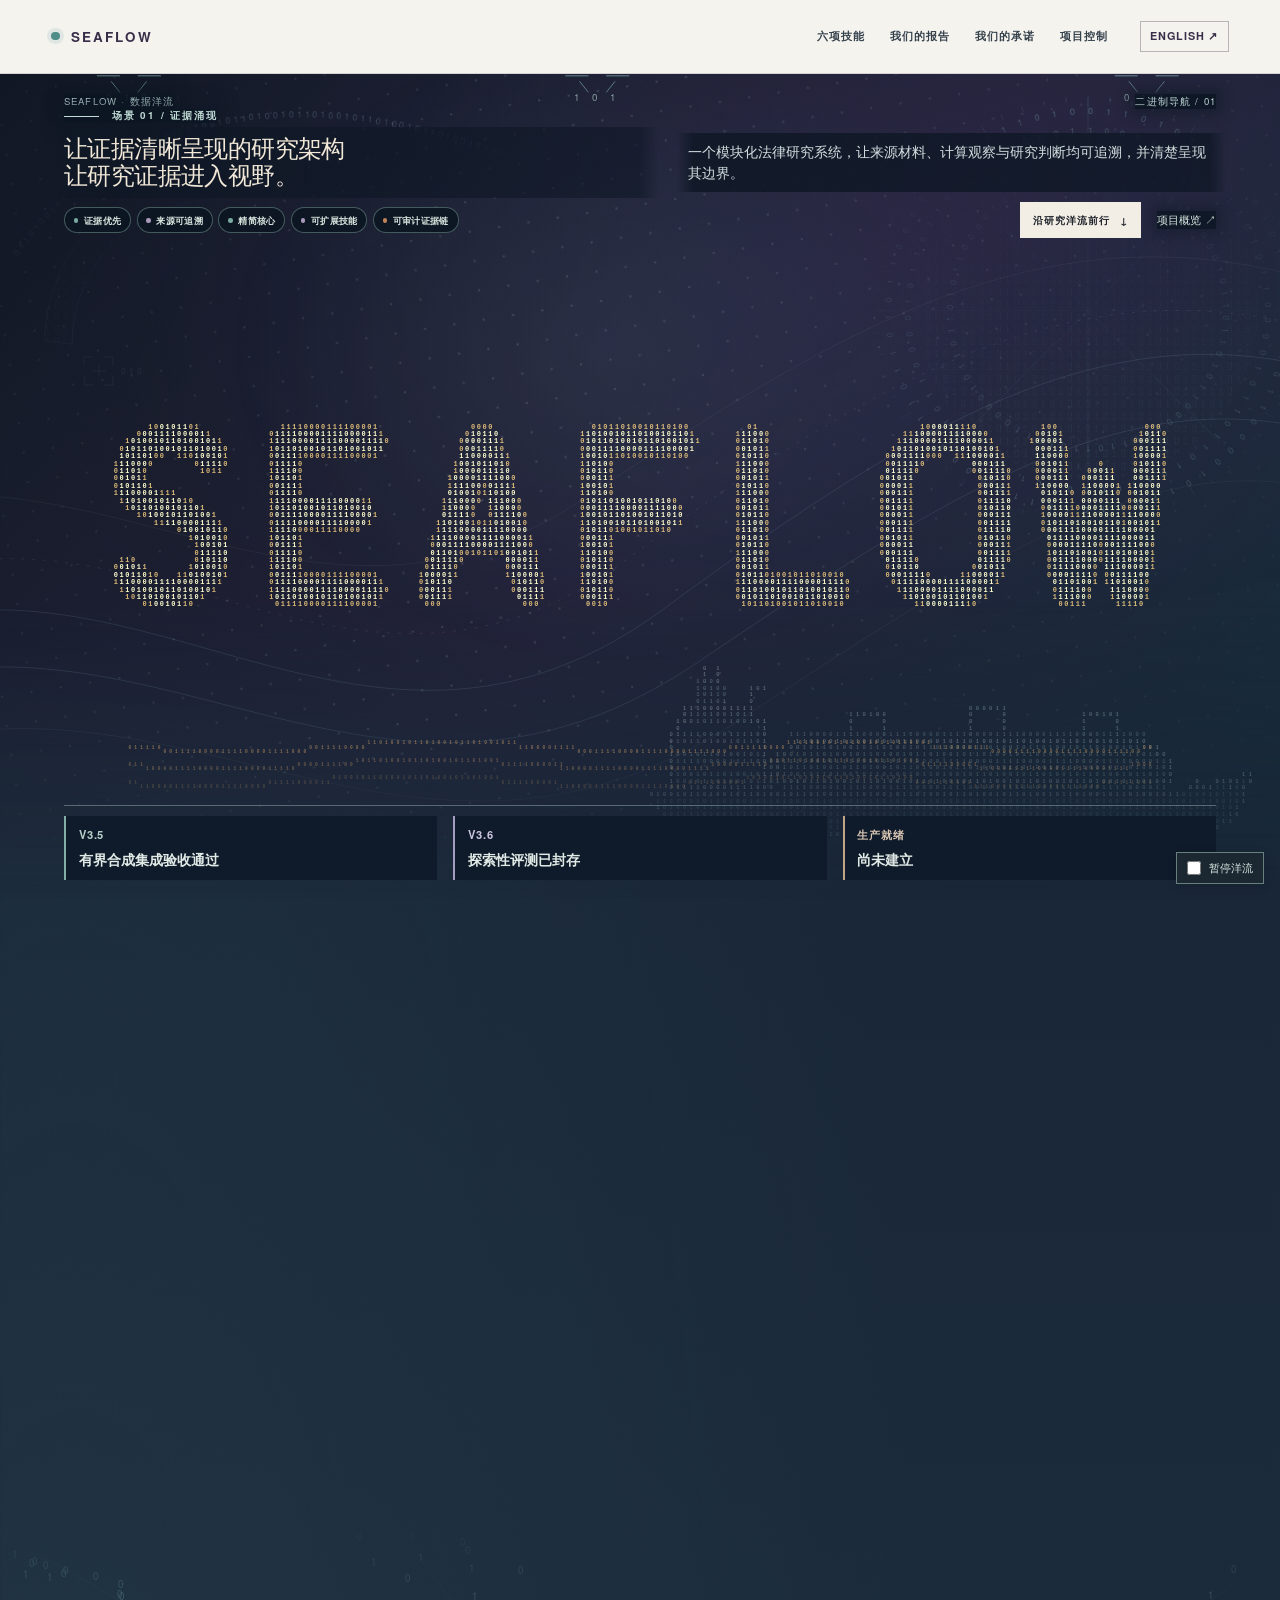
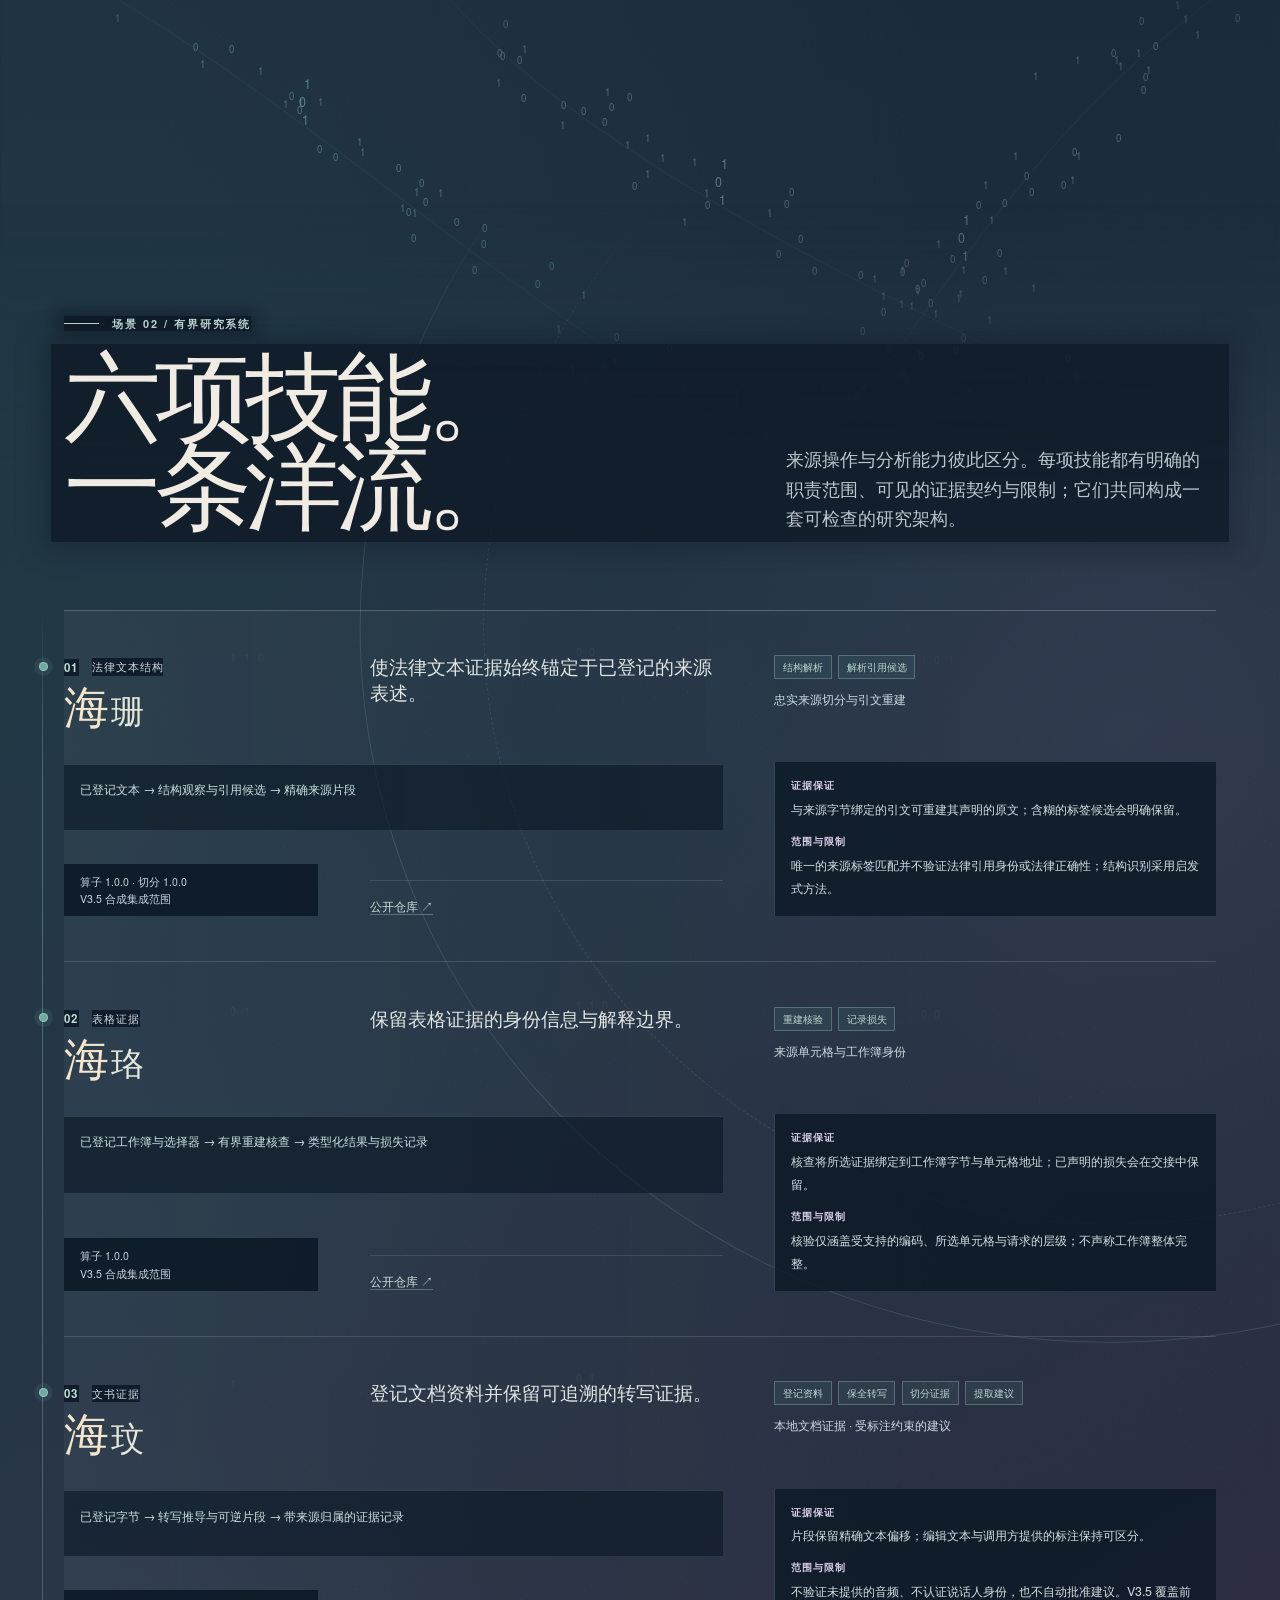
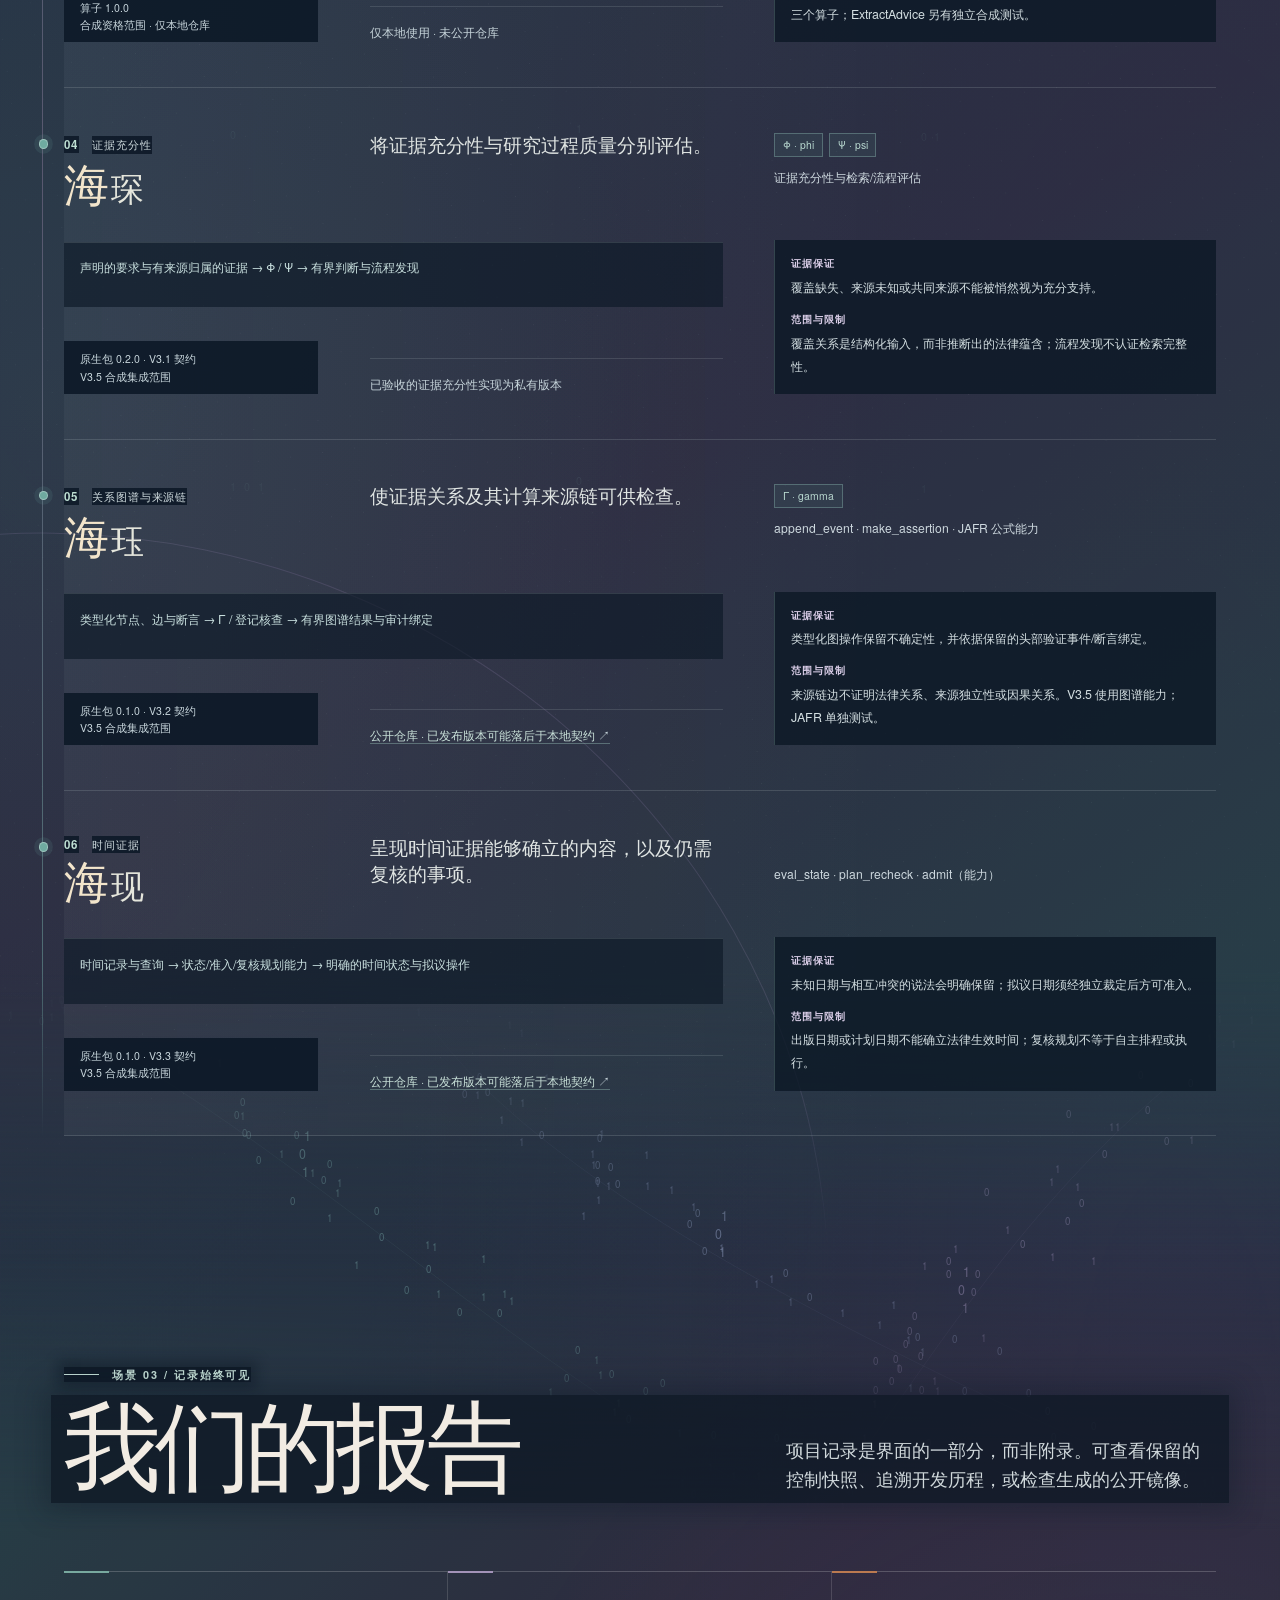
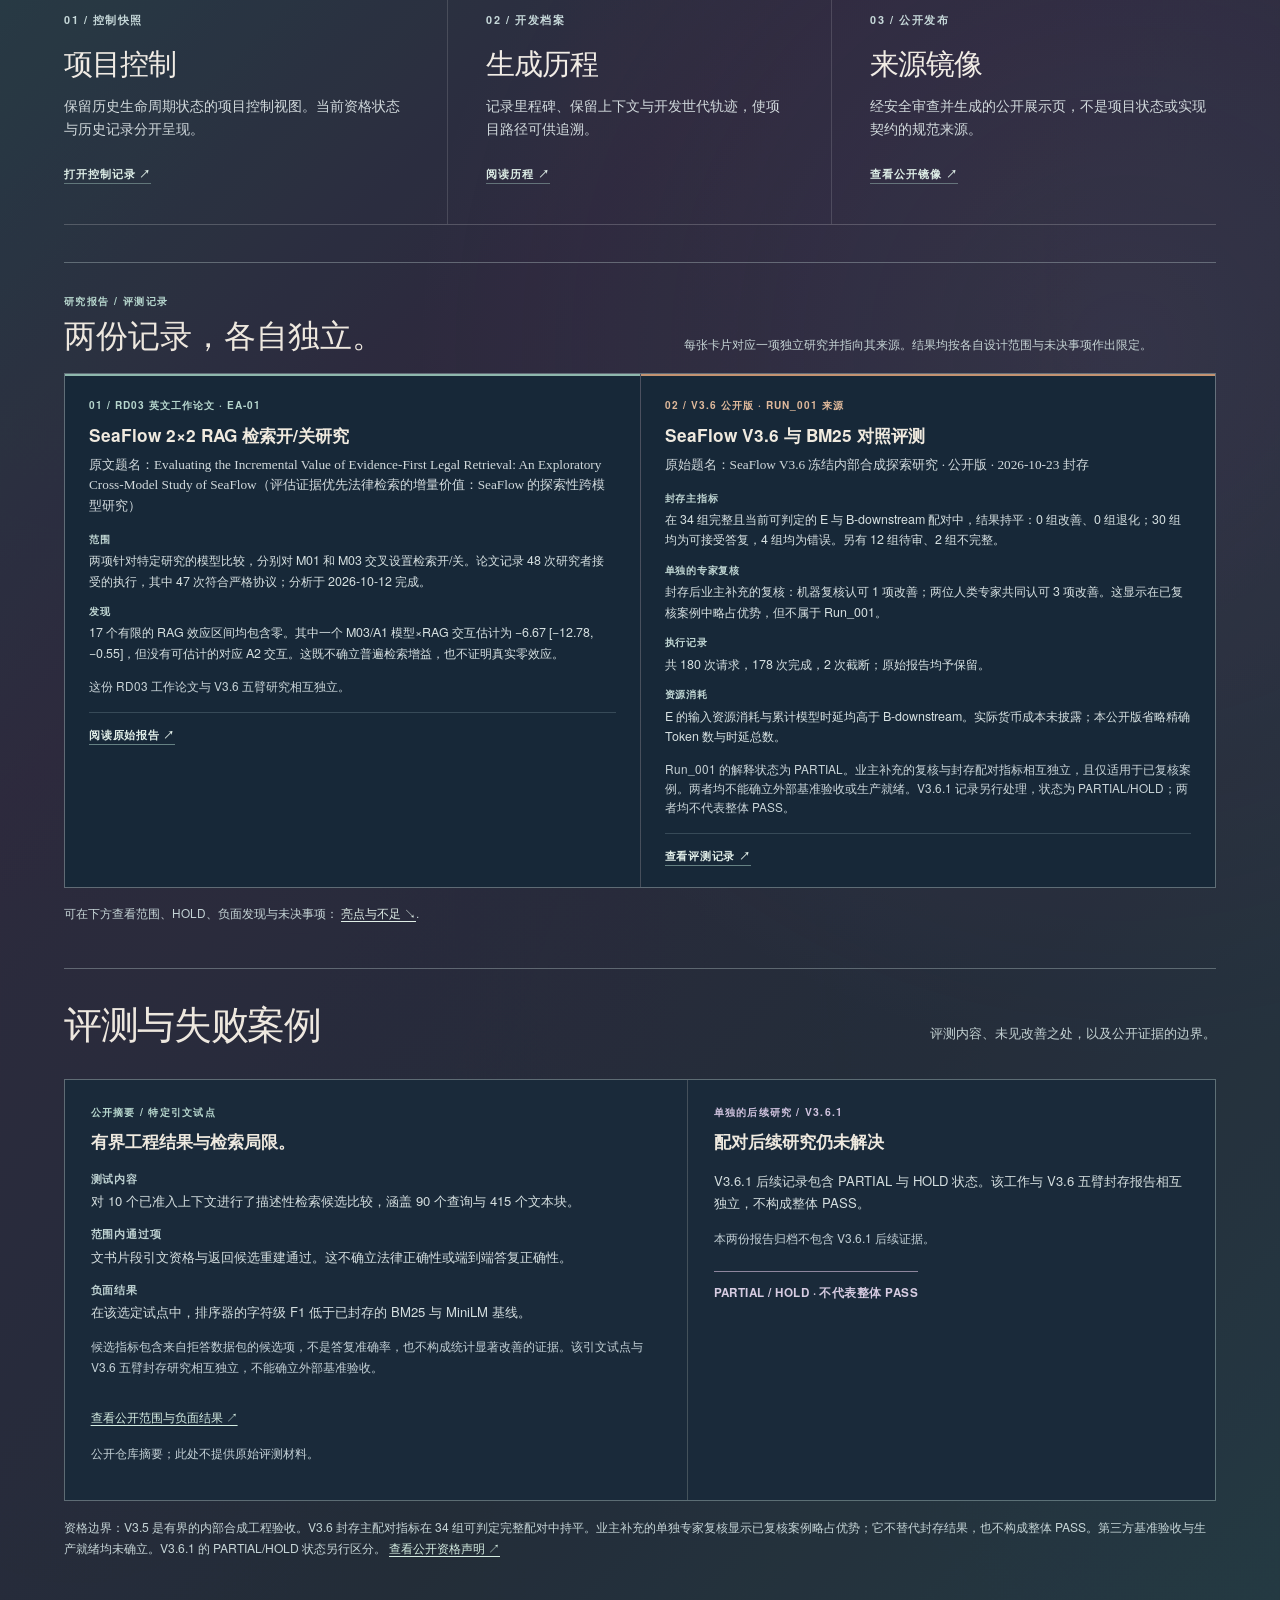
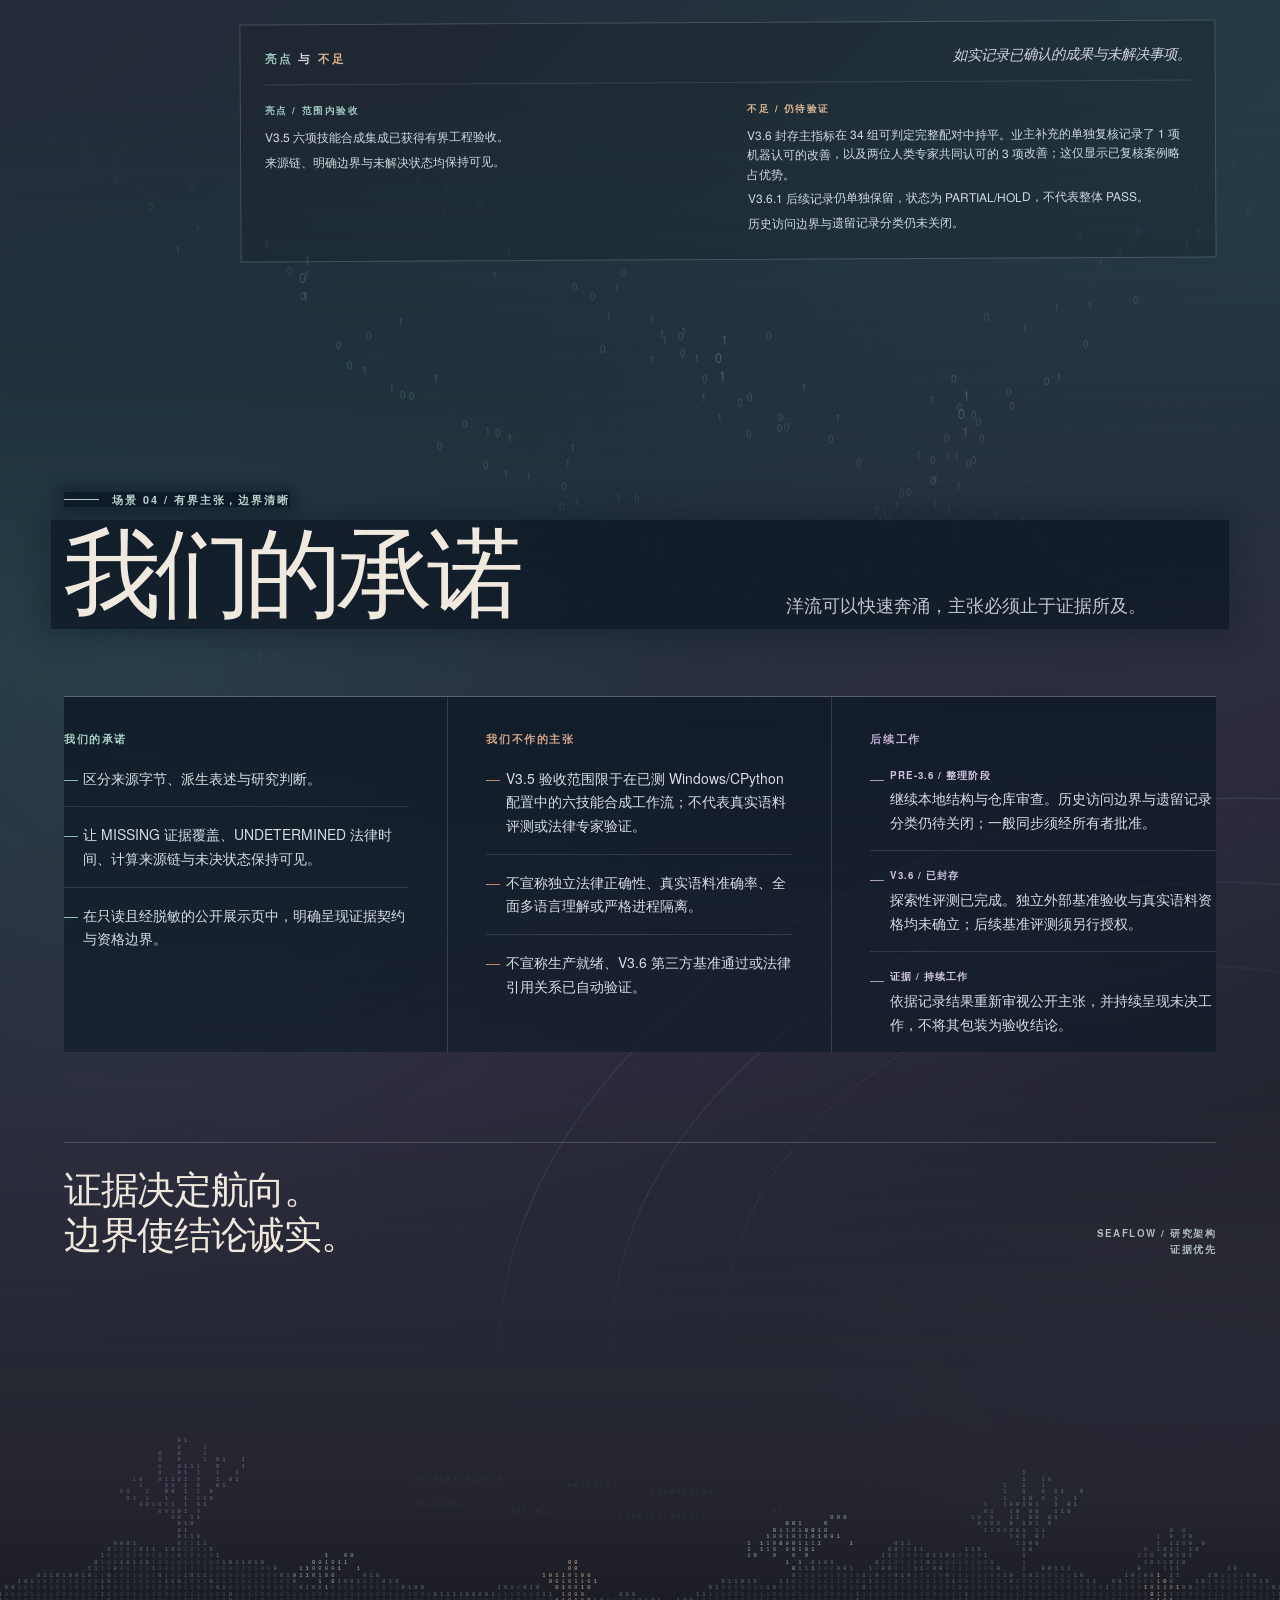
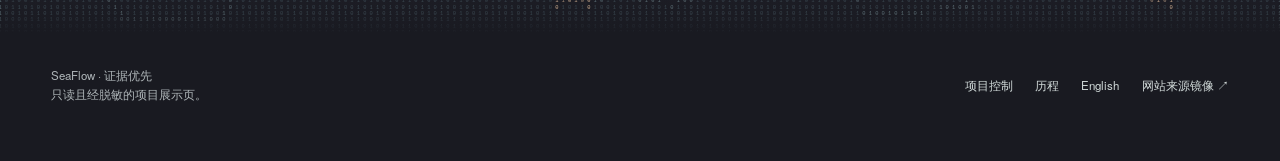
==== commit 77e64654: "fix: repair Chinese-to-English language switch" ====
--- a/index.html
+++ b/index.html
@@ -740,7 +740,7 @@
 <a href="#reports">我们的报告</a>
 <a href="#promise">我们的承诺</a>
 <a href="project-control.en.html">项目控制</a>
-<a class="lang-switch" href="index.html" lang="en" hreflang="zh-CN">English ↗</a>
+<a class="lang-switch" href="en.html" lang="en" hreflang="en">English ↗</a>
 </nav>
 </header>
 <main id="main" data-continuous-ocean>
@@ -992,7 +992,7 @@
 </main>
 <footer class="site-footer">
 <p>SeaFlow · 证据优先<br>只读且经脱敏的项目展示页。</p>
-<nav aria-label="页脚导航"><a href="project-control.en.html">项目控制</a><a href="history.en.html">历程</a><a href="index.html" lang="en" hreflang="zh-CN">中文</a><a href="https://github.com/HuDeyi-66/seaflow-library-project-control">网站来源镜像 ↗</a></nav>
+<nav aria-label="页脚导航"><a href="project-control.en.html">项目控制</a><a href="history.en.html">历程</a><a href="en.html" lang="en" hreflang="en">English</a><a href="https://github.com/HuDeyi-66/seaflow-library-project-control">网站来源镜像 ↗</a></nav>
 </footer>
 </div>
 </body>
